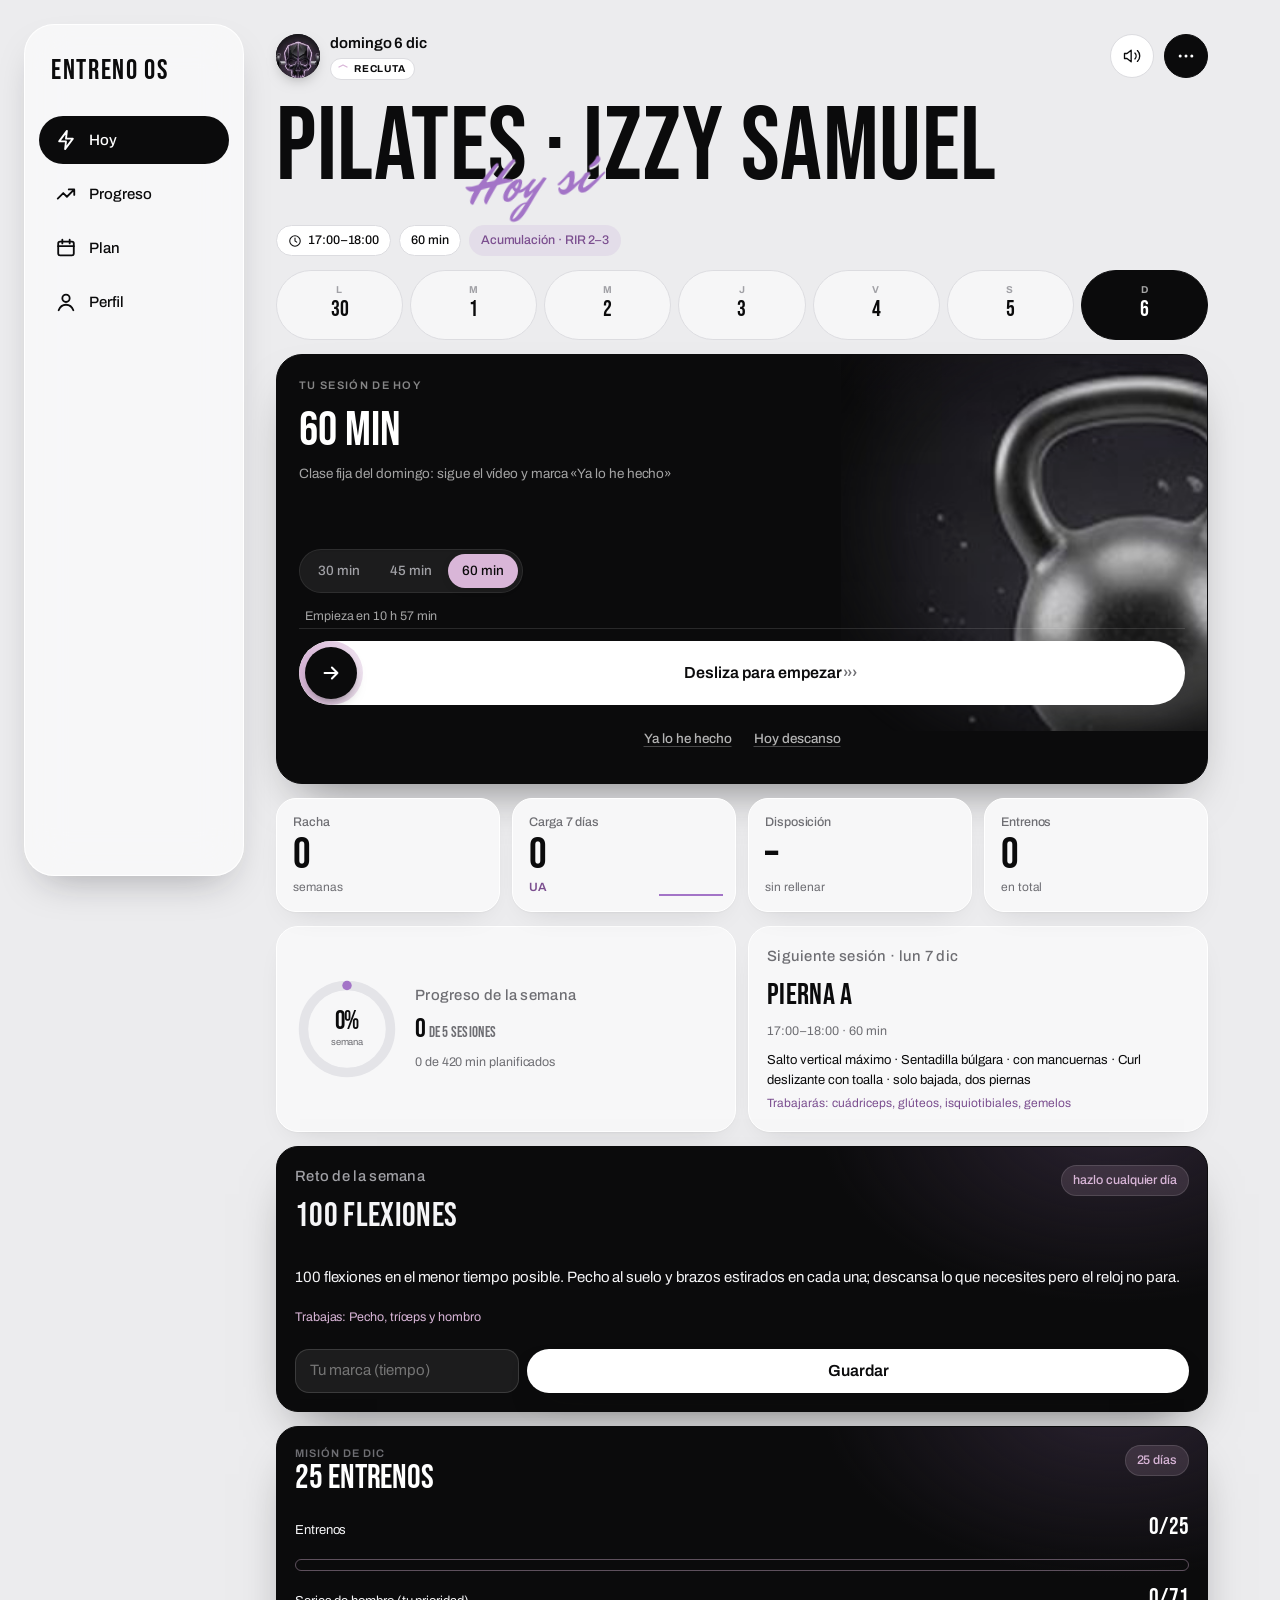
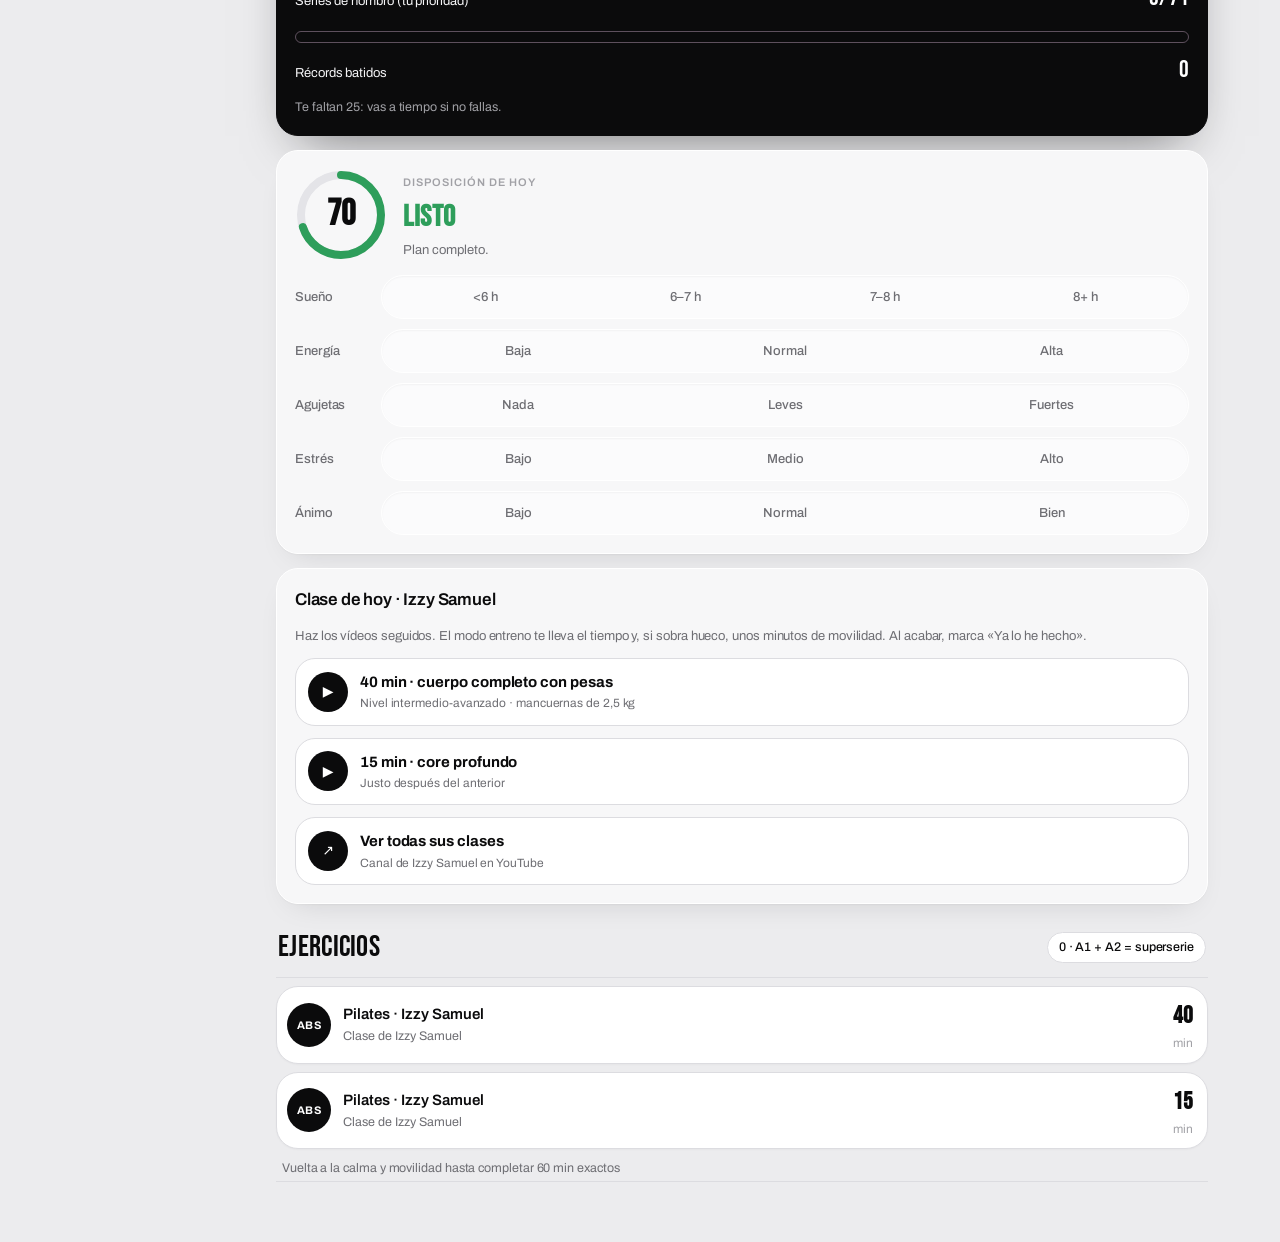
==== index.html @ 90a50f42 "Diario de series (reps y peso), récords en directo, máximo estimado, gráfica de evolución y misión d" ====
<!doctype html>
<html lang="es"><head><meta charset="utf-8">
<meta name="viewport" content="width=device-width,initial-scale=1,viewport-fit=cover">
<meta name="theme-color" content="#ECECEE">
<meta name="apple-mobile-web-app-capable" content="yes">
<meta name="mobile-web-app-capable" content="yes">
<meta name="apple-mobile-web-app-status-bar-style" content="default">
<meta name="apple-mobile-web-app-title" content="Entreno">
<link rel="manifest" href="manifest.json">
<link rel="apple-touch-icon" href="icon-180-v3.png">
<link rel="icon" href="icon-192-v3.png">
<style>:root{padding-top:env(safe-area-inset-top,0px);padding-bottom:env(safe-area-inset-bottom,0px);color-scheme:dark}body{margin:0;font:14px system-ui,-apple-system,sans-serif}img{max-width:100%}[hidden]{display:none!important}</style>
</head><body>
<title>Entreno OS</title>
<meta name="claude:viewport-fit-sides" content="cover">
<link rel="stylesheet" href="fonts/fonts.css">
<style>
/* Ignición: tema oscuro único y deliberado. Un solo acento naranja para lo activo; verde/ámbar/rojo solo para la disposición.
   Layout: columna de 760 px; 3 pestañas abajo en móvil, rail lateral en iPad. Números en Barlow Condensed, interfaz en Inter Tight. */
:root{
  --bg:#0B0B0D; --s1:#141417; --s2:#1C1C21; --s3:#26262C; --line:#2E2E35;
  --fg:#F5F5F7; --fg2:#A1A1AA; --fg3:#6B6B73;
  --acc:#e6bde1; --acc2:#d9b6d8; --acc3:#c79bc3; --acc-soft:rgba(217,173,82,.16); --on-acc:#FFFFFF;
  --ok:#34D399; --mid:#FBBF24; --bad:#F43F5E;
  --ph-ecc:#38BDF8; --ph-iso:#E5E7EB; --ph-con:#FF3D71; --ph-top:#FFD23F;
  --f-num:"Barlow Condensed","Arial Narrow",system-ui,sans-serif;
  --f-ui:"Inter Tight",-apple-system,system-ui,"Segoe UI",sans-serif;
  --r:16px; color-scheme:dark;
  --warn:var(--bad); --accent:var(--acc); --muted:var(--fg2); --ink:var(--fg); --soft:var(--s2); --surface:var(--s1); --brass:var(--mid); --accent-ink:var(--on-acc);
}
*{box-sizing:border-box}
html,body{height:100%}
body{background:var(--bg);color:var(--fg);font-family:var(--f-ui);font-size:15px;line-height:1.45;-webkit-tap-highlight-color:transparent;-webkit-font-smoothing:antialiased}
body::before{content:"";position:fixed;inset:0 0 auto;height:env(safe-area-inset-top,0px);background:var(--bg);z-index:30}
button{font:inherit;color:inherit;cursor:pointer}
a{color:inherit}
button:focus-visible,input:focus-visible,textarea:focus-visible,a:focus-visible{outline:2px solid var(--acc);outline-offset:2px}
.num{font-family:var(--f-num);font-variant-numeric:tabular-nums;letter-spacing:.01em}
.wrap{max-width:760px;margin:0 auto;padding-left:max(16px,env(safe-area-inset-left,0px));padding-right:max(16px,env(safe-area-inset-right,0px));padding-block:18px 116px}
.eyebrow{font-size:12px;font-weight:600;letter-spacing:.1em;text-transform:uppercase;color:var(--fg2)}
h1{font-family:var(--f-num);font-weight:800;font-size:52px;line-height:.92;margin:4px 0 6px;text-transform:uppercase;letter-spacing:.01em;text-wrap:balance}
h2{font-family:var(--f-num);font-weight:700;font-size:22px;margin:0;text-transform:uppercase;letter-spacing:.03em}
h3{margin:0;font-size:16px;font-weight:600}
.sub{color:var(--fg2);margin:0}
.view{display:flex;flex-direction:column;gap:18px}
.topbar{display:flex;justify-content:space-between;align-items:center;gap:12px}

/* Navegación */
.tabs{position:fixed;left:0;right:0;bottom:0;z-index:20;display:flex;justify-content:center;gap:6px;background:rgba(11,11,13,.92);backdrop-filter:blur(14px);-webkit-backdrop-filter:blur(14px);border-top:1px solid var(--line);
  padding:8px max(12px,env(safe-area-inset-right,0px)) calc(8px + env(safe-area-inset-bottom,0px)) max(12px,env(safe-area-inset-left,0px))}
.tab{flex:1;max-width:160px;min-height:54px;border:0;background:none;border-radius:14px;padding:6px 4px;display:flex;flex-direction:column;align-items:center;justify-content:center;gap:3px;font-size:12px;font-weight:600;color:var(--fg3)}
.tab svg{width:23px;height:23px}
.tab[aria-current="page"]{color:var(--acc)}
@media (min-width:900px){
  .tabs{top:0;right:auto;bottom:0;width:96px;flex-direction:column;justify-content:flex-start;border-top:0;border-right:1px solid var(--line);
    padding:calc(28px + env(safe-area-inset-top,0px)) 10px 24px max(10px,env(safe-area-inset-left,0px))}
  .tab{flex:none;padding:12px 4px}
  .wrap{padding-block:34px 48px;margin-left:max(120px,calc(50% - 380px + 48px))}
}

/* Elementos base */
.card{background:var(--s1);border:1px solid var(--line);border-radius:var(--r);padding:16px;display:flex;flex-direction:column;gap:12px;min-width:0}
.chip{display:inline-flex;align-items:center;gap:6px;padding:5px 10px;border-radius:999px;background:var(--s2);font-size:13px;font-weight:600;color:var(--fg)}
.chip.acc{background:var(--acc-soft);color:var(--acc)} .chip.ok{color:var(--ok)} .chip.warn,.chip.brass{color:var(--mid)}
.meta{display:flex;flex-wrap:wrap;gap:8px}
.primary{border:0;background:linear-gradient(135deg,var(--acc2),var(--acc3));color:var(--on-acc);border-radius:var(--r);min-height:62px;padding:14px 20px;font-weight:800;font-size:18px;letter-spacing:.06em;text-transform:uppercase;width:100%;display:flex;justify-content:center;align-items:center;gap:10px;font-family:var(--f-ui)}
.primary:active{transform:scale(.99)}
.primary:disabled{opacity:.4}
.secondary{border:1px solid var(--line);background:var(--s2);border-radius:var(--r);min-height:52px;padding:12px 16px;font-weight:700;width:100%}
.quiet{display:flex;gap:22px;justify-content:center;flex-wrap:wrap}
.link{border:0;background:none;color:var(--fg2);font-weight:600;font-size:14px;min-height:44px;padding:6px 2px;text-decoration:underline;text-decoration-color:var(--fg3);text-underline-offset:3px}
.btn{border:1px solid var(--line);background:var(--s2);border-radius:12px;min-height:48px;padding:10px 14px;font-weight:600}
.btns{display:flex;gap:8px;flex-wrap:wrap}
.note{background:var(--s1);border:1px solid var(--line);border-radius:var(--r);padding:14px 16px;color:var(--fg2);font-size:14px}
.note b{color:var(--fg)}
.empty{color:var(--fg2);font-size:14px;margin:0}
.seg{display:flex;background:var(--s1);border:1px solid var(--line);border-radius:14px;padding:4px;gap:4px}
.seg button{flex:1;border:0;background:none;border-radius:10px;min-height:44px;padding:8px;font-weight:600;color:var(--fg2)}
.seg button[aria-pressed="true"]{background:var(--s3);color:var(--fg)}
.viewing{display:flex;justify-content:space-between;align-items:center;gap:10px;background:var(--s2);border-radius:12px;padding:4px 12px;font-size:14px}
.tq{color:var(--acc);font-weight:600}

/* Filas de ejercicios */
.block{display:flex;flex-direction:column}
.block-h{display:flex;justify-content:space-between;align-items:baseline;gap:10px;padding:0 2px 10px;border-bottom:1px solid var(--line)}
.row{display:grid;grid-template-columns:44px 1fr auto;gap:12px;align-items:center;min-height:64px;padding:10px 2px;border-bottom:1px solid var(--line);background:none;border-left:0;border-right:0;border-top:0;text-align:left;width:100%}
.row:hover .row-n{color:var(--acc)}
.lbl{font-family:var(--f-num);font-weight:700;font-size:16px;color:var(--fg3)}
.thumb{width:44px;height:44px;border-radius:12px;background:var(--s2);display:grid;place-items:center;position:relative}
.thumb svg{width:40px;height:40px}
.thumb b{position:absolute;top:-4px;left:-4px;font-family:var(--f-num);font-size:12px;background:var(--bg);color:var(--fg2);border:1px solid var(--line);border-radius:6px;padding:0 4px;line-height:16px}
.row-n{font-weight:600;min-width:0;overflow-wrap:anywhere}
.row-c{color:var(--fg2);font-size:13px;margin-top:1px}
.row-t{text-align:right;white-space:nowrap}
.row-t .num{font-size:24px;font-weight:700}
.row-t small{display:block;color:var(--fg3);font-size:12px}
.thin{padding:12px 2px;border-bottom:1px solid var(--line);color:var(--fg3);font-size:13px}

/* Hoy */
.ready{display:grid;grid-template-columns:auto 1fr;gap:16px;align-items:center;background:var(--s1);border:1px solid var(--line);border-radius:var(--r);padding:16px;text-align:left;width:100%}
.ready .dial{width:92px;height:92px;position:relative}
.ready .dial svg{width:100%;height:100%;transform:rotate(-90deg)}
.ready .dial b{position:absolute;inset:0;display:grid;place-items:center;font-family:var(--f-num);font-size:36px;font-weight:800}
.ready .st{font-family:var(--f-num);font-size:24px;font-weight:800;text-transform:uppercase;letter-spacing:.03em}
.contrib{display:flex;flex-direction:column;gap:8px}
.contrib div{display:grid;grid-template-columns:96px 1fr 40px;gap:10px;align-items:center;font-size:13px;color:var(--fg2)}
.contrib i{display:block;height:6px;border-radius:3px;background:var(--s3);position:relative;overflow:hidden}
.contrib i s{position:absolute;top:0;bottom:0;left:50%}
.ci{display:flex;flex-direction:column;gap:10px}
.ci .row3{display:grid;grid-template-columns:76px 1fr;gap:10px;align-items:center;font-size:13px;color:var(--fg2)}
.ci .seg button{font-size:13px}
.sess{background:radial-gradient(120% 90% at 100% 0%,rgba(217,173,82,.18),transparent 60%),var(--s1);border:1px solid var(--line);border-radius:22px;padding:20px;display:flex;flex-direction:column;gap:14px}
.sess .dur{font-family:var(--f-num);font-size:64px;font-weight:800;line-height:.9}
.sess .dur small{font-size:20px;color:var(--fg2);margin-left:4px}
.resume{display:flex;flex-direction:column;gap:8px;background:var(--acc-soft);border:1px solid var(--acc);border-radius:var(--r);padding:14px}
.report{background:var(--s1);border:1px solid var(--line);border-radius:var(--r);padding:16px;display:flex;flex-direction:column;gap:10px}
.report ul{margin:0;padding-left:1.1em;color:var(--fg2);font-size:14px}
.report li b{color:var(--fg)}

/* Plan */
.week{display:flex;flex-direction:column}
.day{display:grid;grid-template-columns:54px 1fr auto;gap:12px;align-items:center;min-height:66px;padding:12px 2px;border-bottom:1px solid var(--line);background:none;border-left:0;border-right:0;border-top:0;text-align:left;width:100%}
.day .d{font-family:var(--f-num);font-size:14px;font-weight:600;text-transform:uppercase;color:var(--fg3);line-height:1}
.day .d .num{display:block;font-size:30px;color:var(--fg)}
.day.today{background:var(--s1);border-radius:14px;border-bottom-color:transparent;padding-inline:10px;margin-inline:-10px;width:calc(100% + 20px)}
.day.today .d .num{color:var(--acc)}
.dot{width:10px;height:10px;border-radius:50%;display:inline-block;background:var(--s3)}
.dot.ok{background:var(--acc)}
.int{display:inline-flex;gap:2px;vertical-align:middle;margin-left:8px}
.int i{width:5px;height:11px;border-radius:1px;background:var(--s3)}
.int i.on{background:var(--acc)}
.cycle{display:grid;grid-template-columns:repeat(4,1fr);gap:6px}
.cycle div{border-radius:12px;padding:10px 8px;background:var(--s2);font-size:12px;color:var(--fg2);min-width:0}
.cycle div b{display:block;font-family:var(--f-num);font-size:17px;text-transform:uppercase;color:var(--fg);font-weight:700;overflow-wrap:anywhere}
.cycle div.now{background:var(--acc);color:var(--on-acc)}
.cycle div.now b{color:var(--on-acc)}
.field{display:flex;flex-direction:column;gap:8px}
.toggle{display:flex;justify-content:space-between;align-items:center;gap:14px;min-height:48px}
.switch{width:52px;height:32px;border-radius:16px;border:0;background:var(--s3);position:relative;flex:none}
.switch::after{content:"";position:absolute;top:3px;left:3px;width:26px;height:26px;border-radius:50%;background:var(--fg);transition:transform .2s}
.switch[aria-pressed="true"]{background:var(--acc)}
.switch[aria-pressed="true"]::after{transform:translateX(20px);background:var(--on-acc)}
input[type=date],textarea,input[type=text]{width:100%;min-height:48px;border:1px solid var(--line);background:var(--s2);color:var(--fg);border-radius:12px;padding:11px 12px;font:inherit}
textarea{min-height:90px;font-size:12px;font-family:ui-monospace,monospace}
.section-t{margin-top:10px}

/* Progreso */
.hero-stats{display:grid;grid-template-columns:repeat(3,1fr);gap:10px}
.hs{background:var(--s1);border:1px solid var(--line);border-radius:var(--r);padding:14px}
.hs .num{display:block;font-size:40px;font-weight:800;line-height:1}
.hs span{display:block;color:var(--fg2);font-size:12px;margin-top:4px}
.hs.acc .num{color:var(--acc)}
.lvls{display:flex;flex-direction:column;gap:12px}
.lvl{display:grid;grid-template-columns:86px 1fr 34px;gap:10px;align-items:center;font-size:14px}
.lvl .bar{display:grid;grid-template-columns:repeat(10,1fr);gap:3px}
.lvl .bar i{height:10px;border-radius:2px;background:var(--s3)}
.lvl .bar i.on{background:var(--acc)}
.lvl .num{font-size:22px;font-weight:800;text-align:right}
.weeks{display:grid;grid-template-columns:repeat(12,1fr);gap:4px}
.weeks i{aspect-ratio:1;border-radius:5px;background:var(--s2);max-width:100%}
.weeks i.ok{background:var(--acc)} .weeks i.part{background:var(--acc-soft)}
.prs{display:flex;flex-direction:column}
.legend{display:flex;gap:14px;flex-wrap:wrap;font-size:12px;color:var(--fg2)}
.legend i{display:inline-block;width:10px;height:10px;border-radius:2px;margin-right:5px;vertical-align:-1px}
.kpis{display:grid;grid-template-columns:repeat(3,1fr);gap:10px}
.kpis b{display:block;font-size:28px;line-height:1}
.kpis span{font-size:12px;color:var(--fg2)}
.ladder{display:flex;gap:4px}
.ladder i{flex:1;height:10px;border-radius:3px;background:var(--s3)}
.ladder i.on{background:var(--acc)}
.vlad{display:flex;gap:3px;margin-top:4px}
.vlad i{width:14px;height:5px;border-radius:2px;background:var(--s3)}
.vlad i.on{background:var(--acc)}

/* Hojas */
.scrim{position:fixed;inset:0;background:rgba(0,0,0,.6);z-index:40;display:flex;align-items:flex-end;justify-content:center}
.sheet{background:var(--s2);width:100%;max-width:560px;border-radius:24px 24px 0 0;border:1px solid var(--line);padding:22px max(18px,env(safe-area-inset-right,0px)) calc(22px + env(safe-area-inset-bottom,0px)) max(18px,env(safe-area-inset-left,0px));display:flex;flex-direction:column;gap:14px;max-height:88vh;overflow:auto}
@media (min-width:700px){.scrim{align-items:center}.sheet{border-radius:24px}}
.sheet .row{border-bottom-color:var(--s3)}
.kv{display:grid;grid-template-columns:auto 1fr;gap:6px 14px;font-size:14px;margin:0}
.kv dt{color:var(--fg2)} .kv dd{margin:0;font-weight:600}
.sheet-fig{background:var(--s1);border-radius:16px;display:grid;place-items:center;padding:8px}
.sheet-fig svg{width:160px;height:160px}

/* Modo entreno */
.go{position:fixed;inset:0;z-index:50;background:var(--bg);display:flex;flex-direction:column;--ph:var(--fg3);
  padding:calc(12px + env(safe-area-inset-top,0px)) max(18px,env(safe-area-inset-right,0px)) calc(16px + env(safe-area-inset-bottom,0px)) max(18px,env(safe-area-inset-left,0px))}
.go::before{content:"";position:absolute;inset:0;background:radial-gradient(70% 50% at 50% 42%,color-mix(in srgb,var(--ph) 16%,transparent),transparent 70%);pointer-events:none;transition:background .25s}
.go>*{position:relative}
.go.ph-ecc{--ph:var(--ph-ecc)} .go.ph-iso{--ph:var(--ph-iso)} .go.ph-con{--ph:var(--ph-con)} .go.ph-top{--ph:var(--ph-top)} .go.ph-work{--ph:var(--acc)}
.go.ph-rest{--ph:var(--fg3)} .go.ph-hold{--ph:var(--acc)} .go.ph-run{--ph:var(--acc)} .go.ph-walk{--ph:var(--ph-ecc)} .go.ph-prep,.go.ph-switch{--ph:var(--ph-top)} .go.ph-list{--ph:var(--fg3)}
.go-top{display:flex;justify-content:space-between;align-items:center;gap:12px}
.prog{height:4px;background:var(--s2);border-radius:2px;overflow:hidden;margin-top:8px}
.prog i{display:block;height:100%;background:var(--acc)}
.go-body{flex:1;display:grid;grid-template-columns:1fr;align-content:center;justify-items:center;gap:14px;max-width:620px;width:100%;margin:0 auto;overflow:auto;padding-block:10px}
.go-main{display:flex;flex-direction:column;align-items:center;gap:10px;text-align:center;min-width:0;width:100%}
.go-side{display:flex;flex-direction:column;gap:8px;text-align:center;color:var(--fg2);font-size:14px;max-width:44ch}
.go-side b{color:var(--fg)}
.go-name{font-family:var(--f-num);font-weight:800;font-size:clamp(28px,7.5vw,48px);line-height:.95;text-transform:uppercase;text-wrap:balance}
.go-cue{color:var(--fg2);max-width:42ch;margin:0 auto}
.go-tag{display:inline-block;margin:0 auto;padding:6px 12px;border-radius:10px;background:var(--acc-soft);color:var(--acc);font-weight:600;font-size:14px;max-width:44ch}
.go-list{text-align:left;margin:0 auto;padding-left:1.1em;max-width:40ch}
.go-list li{margin:5px 0}
.stage{display:flex;align-items:center;justify-content:center;gap:18px;width:100%}
.fig{width:min(24vw,140px);height:min(24vw,140px);flex:0 1 auto;min-width:0}
.fig svg{width:100%;height:100%;overflow:visible}
.fx3{width:100%;height:100%;display:block}
.fig.in .fx3{border-radius:50%}
.thumb img.fx3{width:44px;height:44px;border-radius:12px}
.sheet-fig img.fx3{width:180px;height:180px}
.ringwrap{position:relative;width:min(58vw,300px);max-width:100%;aspect-ratio:1;flex:0 0 auto}
.stage{max-width:100%}
.ringwrap.center{width:min(80vw,360px)}
.rin .fig.in{width:74%;height:74%}
.under{display:flex;align-items:baseline;justify-content:center;gap:18px;flex-wrap:wrap}
.uph{font-family:var(--f-num);font-weight:800;font-size:clamp(48px,13vw,76px);line-height:.9;text-transform:uppercase;letter-spacing:.03em;color:var(--ph);transition:color .15s}
.ureps{font-size:clamp(40px,11vw,64px);font-weight:700;color:var(--fg3);line-height:.9}
.ureps b{color:var(--fg)}
.go.final .ureps b{color:var(--acc)}
.rin .big.long{font-size:clamp(52px,14vw,96px)}
.gring{width:100%;height:100%;display:block}
.gring .rtrack{fill:none;stroke:var(--s2);stroke-width:14}
.gring .rarc{fill:none;stroke:var(--ph);stroke-width:14;stroke-linecap:round;transition:stroke .2s}
.gring .tk{stroke:var(--s3);stroke-width:5;stroke-linecap:round}
.gring .tk.done{stroke:var(--fg)} .gring .tk.cur{stroke:var(--ph)}
.rin{position:absolute;inset:0;display:flex;flex-direction:column;align-items:center;justify-content:center;gap:2px}
.rin .big{font-family:var(--f-num);font-weight:800;font-size:clamp(84px,24vw,150px);line-height:.85;font-variant-numeric:tabular-nums}
.rin .big small{font-size:.32em;color:var(--fg3);font-weight:700}
.rin .ph{font-family:var(--f-num);font-weight:800;font-size:clamp(24px,6.4vw,34px);text-transform:uppercase;letter-spacing:.06em;color:var(--ph)}
.rin .sm{font-size:13px;color:var(--fg2)}
.go.final .rin .big{color:var(--acc)}
.go.final::before{background:radial-gradient(80% 60% at 50% 42%,rgba(217,173,82,.28),transparent 70%)}
.tstrip{display:flex;gap:6px;justify-content:center;flex-wrap:wrap}
.tstrip span{padding:6px 10px;border-radius:10px;background:var(--s1);border:1px solid var(--line);color:var(--fg3);font-weight:600;font-size:13px;text-transform:uppercase;letter-spacing:.04em}
.tstrip span b{font-family:var(--f-num);font-size:16px;margin-left:2px}
.tstrip span.on{background:var(--ph);color:#0B0B0D;border-color:transparent}
.go-foot{max-width:620px;width:100%;margin:0 auto;display:flex;flex-direction:column;gap:10px}
.ctrls{display:grid;grid-template-columns:1fr 1.4fr 1fr;gap:10px}
.cbtn{min-height:68px;border-radius:var(--r);border:1px solid var(--line);background:var(--s1);display:grid;place-items:center;color:var(--fg)}
.cbtn svg{width:28px;height:28px}
.cbtn.main{background:var(--fg);color:var(--bg);border-color:transparent}
.ctrl-extra{display:flex;justify-content:center;gap:10px}
.ctrl-extra .secondary{width:auto;min-width:120px;min-height:48px}
.rate-q{font-weight:600;text-align:center}
.rate{display:grid;grid-template-columns:repeat(3,1fr);gap:10px}
.rate button{border:1px solid var(--line);background:var(--s1);border-radius:var(--r);min-height:64px;padding:10px 6px;font-weight:700;font-size:15px;display:flex;flex-direction:column;align-items:center;justify-content:center;gap:2px}
.rate button small{font-weight:500;color:var(--fg2);font-size:12px}
.go.paused .stage,.go.paused .go-main{opacity:.4}
.go.paused .gring .rarc{stroke:var(--fg3)}
.go-list-item{font-family:var(--f-num);font-size:clamp(26px,6.5vw,40px);font-weight:700;line-height:1.1;text-wrap:balance;text-transform:uppercase}
.sideflash{position:fixed;inset:0;z-index:60;background:var(--fg);color:var(--bg);display:grid;place-items:center;font-family:var(--f-num);font-weight:800;font-size:clamp(40px,12vw,90px);text-transform:uppercase;text-align:center;animation:sf .9s ease forwards;pointer-events:none}
@keyframes sf{0%,60%{opacity:1}100%{opacity:0}}
.prb{position:fixed;left:50%;top:calc(14px + env(safe-area-inset-top,0px));transform:translateX(-50%);z-index:70;background:var(--acc);color:var(--on-acc);border-radius:16px;padding:12px 18px;font-weight:800;text-align:center;box-shadow:0 10px 40px rgba(217,173,82,.45);animation:prb 2.6s ease forwards;max-width:calc(100% - 32px)}
.prb small{display:block;font-weight:600;font-size:13px}
@keyframes prb{0%{opacity:0;transform:translate(-50%,-20px)}10%,85%{opacity:1;transform:translate(-50%,0)}100%{opacity:0;transform:translate(-50%,-10px)}}
@media (min-width:900px) and (orientation:landscape){
  .go-body{max-width:1100px;grid-template-columns:1.5fr 1fr;align-items:center}
  .go-side{text-align:left;border-left:1px solid var(--line);padding-left:32px;font-size:16px}
  .fig{width:220px;height:220px} .ringwrap{width:380px} .ringwrap.center{width:440px}
}

/* Cierre y encuesta */
.wins{list-style:none;margin:0 auto;padding:0;display:flex;flex-direction:column;gap:8px;max-width:440px;width:100%;text-align:left}
.wins li{background:var(--s1);border:1px solid var(--line);border-radius:14px;padding:12px 14px;font-weight:600}
.wins li.top{background:var(--acc-soft);border-color:var(--acc);color:var(--fg)}
.wins li span{display:block;color:var(--fg2);font-weight:500;font-size:13px}
.sv{max-width:520px;margin:0 auto;width:100%;text-align:left}
.sv section{display:flex;flex-direction:column;gap:8px;text-align:left}
.srpe{display:grid;grid-template-columns:repeat(5,1fr);gap:6px}
.srpe button{min-height:54px;border-radius:12px;border:1px solid var(--line);background:var(--s1);font-family:var(--f-num);font-size:24px;font-weight:800}
.srpe button[aria-pressed="true"]{background:var(--acc);color:var(--on-acc);border-color:transparent}
.chips{display:flex;flex-wrap:wrap;gap:8px}
.chipbtn{min-height:40px;padding:6px 14px;border-radius:999px;border:1px solid var(--line);background:var(--s1);font-weight:600;font-size:13px;color:var(--fg2)}
.chipbtn[aria-pressed="true"]{background:var(--fg);color:var(--bg);border-color:transparent}
.rvs{display:flex;flex-direction:column;gap:14px;margin-top:6px}
.rv{display:flex;flex-direction:column;gap:6px}
.rv-h{display:flex;justify-content:space-between;align-items:center;gap:10px}
.rv-n{font-weight:600}
.rv .seg button{font-size:13px;padding:6px}
.closenum{display:flex;gap:18px;justify-content:center;flex-wrap:wrap;color:var(--fg2);font-size:13px}
.closenum b{display:block;font-family:var(--f-num);font-size:34px;color:var(--fg);line-height:1}
.fx line{stroke:var(--fg);stroke-linecap:round}
.fx .shadow{fill:rgba(255,255,255,.06)}
.fx .bk line{stroke:#7C7C86}
.fx .hd{fill:var(--fg)}
.fx .gnd{stroke:var(--s3);stroke-width:2}
.fx .furn{stroke-width:4}
.fx .im{fill:none;stroke:var(--acc);stroke-width:4}
.fx .imf{fill:var(--acc)}
.fx .band{stroke:var(--acc);stroke-width:2.5;stroke-dasharray:4 4}
.fx .furn{stroke:var(--fg3);stroke-width:4}
.fx .furnf{fill:var(--s3)}
@media (prefers-reduced-motion:reduce){*{transition:none!important;animation:none!important}}

/* imágenes de ejercicios */
.thumb{overflow:hidden}
.thumb img.thumbimg{width:100%;height:100%;object-fit:cover;border-radius:14px;display:block}
.expair{position:relative;border-radius:18px;overflow:hidden;background:#fff;aspect-ratio:4/3}
.expair img{position:absolute;inset:0;width:100%;height:100%;object-fit:cover}
.expair img.b{opacity:0;transition:opacity .25s}
.expair.big img.b{animation:flip 2.4s steps(1) infinite}
@keyframes flip{0%{opacity:0}50%{opacity:1}}
.goimg{width:min(36vw,190px);flex:0 0 auto}
.goimg .expair{aspect-ratio:1;box-shadow:0 12px 30px rgba(0,0,0,.45)}
.stage.withimg .ringwrap{width:min(48vw,260px)}
.stage.withimg .ringwrap.center{width:min(48vw,260px)}
@media (max-width:420px){.stage.withimg{gap:12px}.stage.withimg .big{font-size:64px}}


.thumb:has(img.thumbimg){background:#fff}
.thumb img.thumbimg{object-fit:contain!important;padding:2px}
.expair{background:#fff}
.expair img{object-fit:contain}
.expair.own img{object-fit:cover}
.credit{font-size:11px;color:var(--fg3);margin-top:-6px}
.noimg{border:1px dashed var(--line);border-radius:16px;padding:14px;font-size:13px;color:var(--fg2)}
.phototools{display:flex;flex-wrap:wrap;gap:8px;align-items:center}
.phototools label.secondary{width:auto;cursor:pointer;min-height:40px;display:inline-flex;align-items:center;padding:8px 14px;border-radius:999px;font-size:13px;font-weight:700}


.refs{display:flex;gap:8px;flex-wrap:wrap}.refs a.secondary{width:auto;flex:1;text-align:center;text-decoration:none;display:inline-flex;align-items:center;justify-content:center;min-height:46px;font-size:14px}
.refrow{display:grid;grid-template-columns:1fr auto auto;gap:14px;align-items:center;padding:10px 0;border-bottom:1px solid var(--line)}.refrow small{display:block;color:var(--fg3);font-size:12px}


.muscard{display:flex;gap:14px;align-items:center;background:#131114;border-radius:16px;padding:10px 12px}
.bmap{display:block;flex:0 0 auto}
.mus{display:flex;flex-direction:column;gap:4px;margin-top:4px}.mus .p{font-weight:800;color:#f6d1ef;font-size:15px}.mus .s{font-size:12px;color:var(--fg2)}
.goimg .bmap{margin:8px auto 2px}.goimg .mus{align-items:center;text-align:center}.goimg .mus .p{font-size:12px}.goimg .mus .s{font-size:10px}
.mtag{color:#f6d1ef;font-weight:700}
.tmap{display:grid;place-items:center;width:100%;height:100%}.tmap .bmap text{display:none}
.goimg .bmap text{display:none}


.howto{background:#131114;border-radius:14px;padding:12px 14px}.howto p{margin:4px 0 0;font-size:14px;line-height:1.5}
.vclass{display:flex;gap:12px;align-items:center;padding:12px;border-radius:14px;background:var(--s2);text-decoration:none;color:inherit}.vclass span{display:grid;place-items:center;width:38px;height:38px;border-radius:50%;background:#FF2B2B;color:#fff;font-size:14px;flex:none}.vclass small{display:block;color:var(--fg2);font-size:12px}
.mgrid{display:grid;grid-template-columns:repeat(7,1fr);gap:4px}.mgrid>span{font-size:11px;color:var(--fg3);text-align:center;font-weight:700}
.mday{border:0;background:var(--s2);border-radius:10px;min-height:58px;padding:4px 3px;display:flex;flex-direction:column;align-items:center;gap:2px;position:relative;min-width:0}
.mday b{font-family:var(--f-dsp);font-weight:400;font-size:15px}.mday span{font-size:9px;line-height:1.1;color:var(--fg2);text-align:center;overflow:hidden;display:-webkit-box;-webkit-line-clamp:2;-webkit-box-orient:vertical;word-break:break-word}
.mday.today{outline:2px solid #e6bde1}.mday.done{background:#3A2F17}.mday.done span{color:#F4E6C4}.mday.rest{opacity:.55}.mday.mant{box-shadow:inset 0 -3px 0 #FFD23F}
.mday em{position:absolute;top:2px;right:4px;font-style:normal;font-size:10px;color:#f6d1ef}

/* ===== Identidad ENTRENO: marca deportiva premium (negro, blanco, un acento) ===== */
:root{--bg:#0e0b0f;--s1:#131114;--s2:#212125;--s3:#2A2A30;--line:#2C2C33;--fg:#FFFFFF;--fg2:#9b989b;--fg3:#77736A;
  --acc:#e6bde1;--acc2:#d9b6d8;--acc3:#c79bc3;--acc-soft:rgba(217,173,82,.16);--f-dsp:"Anton","Barlow Condensed","Arial Narrow",sans-serif}
body{background:#0e0b0f}
h1{font-family:var(--f-dsp);font-weight:400;font-size:68px;line-height:.86;letter-spacing:.005em}
h2{font-family:var(--f-dsp);font-weight:400;font-size:26px;letter-spacing:.02em}
.card,.note{border:0;border-radius:20px;background:var(--s1)}
.primary{background:linear-gradient(135deg,#d9b6d8,#c79bc3);color:#fff;border-radius:999px;font-family:var(--f-dsp);font-weight:400;font-size:24px;letter-spacing:.06em;min-height:64px;box-shadow:0 12px 34px rgba(217,173,82,.35)}
.primary svg{fill:#fff}
.tabs{background:rgba(6,9,18,.94);border-top:1px solid #212125}
.tab{color:#77736A;font-weight:700;letter-spacing:.04em;text-transform:uppercase;font-size:11px}
.tab[aria-current="page"]{color:#fff}
.tab[aria-current="page"] svg{filter:drop-shadow(0 0 10px rgba(217,173,82,.55));color:var(--acc)}
.brand{display:flex;align-items:center;justify-content:space-between;margin:0 0 14px}
.brand .wm{display:flex;align-items:center;gap:9px;color:#fff;text-decoration:none}
.brand .wm svg{width:34px;height:34px;flex:none}
.brand .wm b{font-family:var(--f-dsp);font-weight:400;font-size:27px;letter-spacing:.07em;font-style:italic;transform:skewX(-8deg);display:inline-block;line-height:1}
.brand .rk{display:inline-flex;align-items:center;gap:4px;font-family:var(--f-dsp);font-size:14px;letter-spacing:.1em;text-transform:uppercase;color:#fff;background:#212125;border-radius:999px;padding:4px 10px 4px 6px;margin-left:auto;margin-right:10px}
.rbar{height:10px;border-radius:999px;background:#212125;overflow:hidden}.rbar i{display:block;height:100%;background:linear-gradient(90deg,#d9b6d8,#c79bc3);border-radius:999px}
.rankup{position:fixed;inset:0;z-index:99;display:grid;place-items:center;background:rgba(6,9,18,.86);animation:fade 3s forwards}.rankup div{text-align:center}.rankup small{display:block;font-weight:800;letter-spacing:.2em;color:#f6d1ef;font-size:13px}.rankup b{font-family:var(--f-dsp);font-weight:400;font-size:64px;text-transform:uppercase;color:#fff}
@keyframes fade{0%,80%{opacity:1}100%{opacity:0;visibility:hidden}}
.brand .dt{font-family:var(--f-dsp);font-size:15px;letter-spacing:.12em;color:var(--fg2);text-transform:uppercase}
.sess{position:relative;overflow:hidden;background:radial-gradient(90% 70% at 85% 30%,rgba(217,173,82,.28),transparent 62%),linear-gradient(180deg,#1F1C16,#0e0b0f);border:0;border-radius:26px;padding:22px 20px 20px;min-height:430px;isolation:isolate}
.sess .hero{position:absolute;right:-34px;top:34px;width:300px;height:340px;object-fit:contain;z-index:-1;opacity:.96;pointer-events:none;filter:drop-shadow(0 30px 40px rgba(0,0,0,.6))}
.sess::after{content:"";position:absolute;inset:0;background:linear-gradient(90deg,rgba(0,0,0,.72) 0%,rgba(0,0,0,.25) 55%,transparent 100%);z-index:-1;pointer-events:none}
.sess h1{font-size:76px;overflow-wrap:normal}
.sess .chip{background:#212125;position:relative}.sess .chip.acc{background:#3A2F17;color:#f6d1ef}.sess .chip.warn{background:#2A2109}
.sess .kick{font-family:var(--f-dsp);font-size:15px;letter-spacing:.14em;color:var(--acc);text-transform:uppercase}
.sess{min-height:0}
.sess .dur{font-family:var(--f-dsp);font-weight:400;font-size:76px}
.mantra{border-radius:20px;padding:20px;background:#fff;color:#000;display:flex;flex-direction:column;gap:6px}
.mantra small{font-weight:800;font-size:11px;letter-spacing:.16em;text-transform:uppercase;color:#6a6a70}
.mantra b{font-family:var(--f-dsp);font-weight:400;font-size:40px;line-height:.92;text-transform:uppercase}
.section-t,.block-h h2{font-family:var(--f-dsp);font-weight:400}
.row-n{font-weight:700}
.thumb{background:#212125;border-radius:14px}
.thumb .tag{font-family:var(--f-dsp);font-size:15px;letter-spacing:.06em;color:#fff}
.go{background:#0e0b0f}
@media (max-width:420px){h1{font-size:56px}.sess h1{font-size:60px}.sess .dur{font-size:64px}.sess .hero{width:250px;height:300px;right:-40px}}

@media (max-width:420px){h1{font-size:44px}.hs .num{font-size:32px}.cycle div b{font-size:15px}.sess .dur{font-size:54px}}

/* ===== Diseño Focus OS: carbón cálido + oro, tipografía del sistema, tarjetas con borde fino ===== */
:root{--bg:#0e0b0f;--s1:#18181b;--s2:#212125;--s3:#2a2a30;--line:#2c2c33;--fg:#f4f1ea;--fg2:#9b989b;--fg3:#77736a;--acc:#e6bde1;--acc2:#d9b6d8;--acc3:#c79bc3;--acc-soft:#e6bde124;--on-acc:#1a0f19;--ok:#86c797;--mid:#e8c46b;--bad:#ff9a85;--ph-ecc:#9b989b;--ph-iso:#e5e7eb;--ph-con:#e6bde1;--ph-top:#86c797;
  --f-ui:ui-sans-serif,-apple-system,BlinkMacSystemFont,"SF Pro Text","Segoe UI",Roboto,"Helvetica Neue",Arial,sans-serif;--f-num:ui-sans-serif,-apple-system,BlinkMacSystemFont,"SF Pro Display","Segoe UI",Roboto,sans-serif;--f-dsp:var(--f-num);--r:18px}
html{font-size:106.25%}body{background:var(--bg);font-family:var(--f-ui);line-height:1.55}
h1{font-family:var(--f-num);font-weight:700;font-size:2rem;text-transform:none;letter-spacing:-.02em;line-height:1.1}
h2{font-family:var(--f-ui);font-weight:650;font-size:.875rem;color:var(--fg2);text-transform:uppercase;letter-spacing:.08em}
.card,.note{background:var(--s1);border:1px solid var(--line);border-radius:var(--r)}
.card h3{font-size:.95rem;font-weight:650}
.num{font-family:var(--f-num);font-weight:700;letter-spacing:-.01em}
.primary{background:var(--acc);color:var(--on-acc);border-radius:14px;font-family:var(--f-ui);font-weight:700;font-size:1.05rem;letter-spacing:.02em;text-transform:none;box-shadow:0 10px 30px #e6bde126}
.primary svg{fill:var(--on-acc)}
.secondary{border-radius:12px}
.tabs{background:color-mix(in srgb,#0e0b0f 90%,transparent);border-top:1px solid var(--line)}
.tab{text-transform:none;letter-spacing:0;font-size:12px;font-weight:600;color:var(--fg2)}.tab[aria-current="page"]{color:var(--acc)}.tab[aria-current="page"] svg{filter:none;color:var(--acc)}
.brand .wm b{font-family:var(--f-ui);font-style:normal;transform:none;font-weight:700;font-size:1.2rem;letter-spacing:-.01em}
.brand .dt{font-family:var(--f-ui);font-size:.85rem;letter-spacing:.06em;font-weight:600}
.brand .rk{font-family:var(--f-ui);font-size:.75rem;font-weight:700;letter-spacing:.06em;background:var(--s2);border:1px solid var(--line)}
.sess{background:radial-gradient(90% 70% at 90% 0%,#e6bde122,transparent 60%),var(--s1);border:1px solid var(--line);border-radius:22px}
.sess::after{display:none}
.sess h1{font-size:2.6rem;text-transform:none}.sess .dur{font-family:var(--f-num);font-weight:700;font-size:3.6rem}
.sess .kick{font-family:var(--f-ui);font-weight:700;font-size:.8rem;letter-spacing:.12em;color:var(--acc)}
.section-t,.block-h h2{font-family:var(--f-ui);font-weight:650}
.chip.acc,.sess .chip.acc{background:var(--acc-soft);color:var(--acc)}
.go{background:var(--bg)}
.mantra{background:var(--acc);color:var(--on-acc)}
.rankup b{font-family:var(--f-num);font-weight:800}
.tk{display:grid;grid-template-columns:repeat(14,1fr);gap:3px}.tk i{aspect-ratio:1;border-radius:3px;background:var(--s2)}.tk i.l1{background:#e6bde155}.tk i.l2{background:#e6bde1aa}.tk i.l3{background:var(--acc)}.tk i.fut{background:transparent;border:1px dashed var(--line)}
.mrow{display:grid;grid-template-columns:120px 1fr 54px;gap:10px;align-items:center;font-size:13px;margin:6px 0}.mrow .tr{position:relative;height:10px;border-radius:6px;background:var(--s2);overflow:hidden}.mrow .tr .bd{position:absolute;top:0;bottom:0;background:#86c79733}.mrow .tr i{position:absolute;left:0;top:0;bottom:0;background:var(--acc);border-radius:6px}.mrow .tr i.lo{background:var(--bad)}.mrow b{text-align:right;font-variant-numeric:tabular-nums}
.alog{border-left:3px solid var(--acc);padding:6px 0 6px 12px;margin:8px 0}.alog small{color:var(--fg3);display:block}.alog div{font-size:14px}
.ptab{width:100%;border-collapse:collapse;font-size:13px}.ptab td,.ptab th{padding:7px 4px;border-bottom:1px solid var(--line);text-align:left}.ptab th{color:var(--fg2);font-weight:600;font-size:12px}.ptab td:last-child,.ptab th:last-child{text-align:right}
.trend svg{width:100%;height:auto}
.skrow{margin:10px 0 14px}.sks{display:flex;flex-wrap:wrap;gap:6px;margin:8px 0}.sk{font-size:12px;padding:4px 10px;border-radius:99px;border:1px solid var(--line);color:var(--fg3)}.sk.ok{background:#86c79722;border-color:#86c79766;color:#86c797}.sk.now{background:var(--acc-soft);border-color:var(--acc);color:var(--acc);font-weight:700}
.toast{position:fixed;left:50%;bottom:92px;transform:translateX(-50%);z-index:90;background:var(--s3);border:1px solid var(--line);border-radius:14px;padding:12px 16px;max-width:min(92vw,520px);box-shadow:0 12px 40px #0008;font-size:14px}
/* ===== Diseño Focus OS «Helios» (v51): negro, ciruela, lila rosado, cristal fino; gráficas interactivas ===== */
:root{--bg:#0e0b0f;--s1:#0a0a0b;--s2:#131114;--s3:#201b20;--line:#ffffff17;--line2:#ffffff24;--fg:#f6f4f6;--fg2:#9b989b;--fg3:#6f6a70;--acc:#e6bde1;--acc2:#d9b6d8;--acc3:#c79bc3;--acc-soft:#d9b6d82b;--on-acc:#1a0f19;--ph-con:#e6bde1;--r:22px}
body{background:var(--bg)}
body::before{content:"";position:fixed;inset:0;z-index:-1;pointer-events:none;background:radial-gradient(900px 560px at 50% -12%,#3a2a38 0%,transparent 70%),radial-gradient(700px 520px at 100% 40%,#2a1c29aa,transparent 70%),radial-gradient(640px 460px at -10% 105%,#2a1c2988,transparent 70%)}
.card,.note,.report,.resume,.row,.day,.vclass{background:var(--s1);border:1px solid #ffffff17;box-shadow:inset 0 1px 0 #ffffff0a}
.card,.report{border-radius:22px}.row,.day{border-radius:18px}
h1{font-weight:400;letter-spacing:-.02em}
h2{color:var(--fg2)}
.eyebrow{color:var(--acc);letter-spacing:.14em;font-weight:600}
.primary{background:linear-gradient(180deg,#f6d1ef,#d9b6d8);color:#1a0f19;border:0;border-radius:999px;box-shadow:0 10px 28px -12px #d9b6d8aa,inset 0 1px 0 #ffffff88}
.primary svg{fill:#1a0f19}
.secondary,.btn{background:#ffffff0d;border:1px solid #ffffff1f;color:var(--fg);border-radius:999px}
.chip{background:#ffffff0d;border:1px solid #ffffff22;color:var(--fg2)}
.chip.acc,.sess .chip.acc{background:var(--acc-soft);border-color:#e6bde155;color:var(--acc)}
.seg button,.seg2 button{background:#ffffff0d;border:1px solid #ffffff1f;color:var(--fg2)}
.seg button[aria-pressed="true"],.seg2 button[aria-pressed="true"]{background:#403541;border-color:#ffffff30;color:var(--fg)}
.switch[aria-pressed="true"]{background:var(--acc)}
.tabs{background:#0a0a0bd9;border-top:1px solid #ffffff1c;-webkit-backdrop-filter:blur(16px);backdrop-filter:blur(16px)}
.tab{border-radius:16px}.tab[aria-current="page"]{background:#2e212d;color:var(--acc)}.tab[aria-current="page"] svg{color:var(--acc)}
@media (min-width:900px){.tabs{background:#0a0a0b;border-right:1px solid #ffffff10;border-top:0}}
.sess{background:radial-gradient(520px 260px at 100% 0,#4a3547 0%,transparent 70%),linear-gradient(160deg,#17121a,#0a0a0b);border:1px solid #ffffff1c;box-shadow:inset 0 1px 0 #ffffff12;border-radius:26px}
.sess h1{font-weight:400}.sess .dur{font-weight:500}
.brand .rk{background:#ffffff0d;border:1px solid #ffffff1f}
.hs{background:var(--s1);border:1px solid #ffffff17;border-radius:18px}.hs.acc{background:radial-gradient(160px 90px at 100% 0,#4a3547,transparent 70%),var(--s1)}
.thumb{background:#201b20}.thumb .tag{font-size:13px;color:var(--acc);font-weight:700;letter-spacing:.06em}
.mantra{background:linear-gradient(180deg,#f6d1ef,#d9b6d8);color:#1a0f19}
.go{background:radial-gradient(800px 500px at 50% -10%,#3a2a38,transparent 70%),var(--bg)}
.rarc{stroke:var(--acc)}
.tk i.l1{background:#e6bde155}.tk i.l2{background:#e6bde1aa}
.mrow .tr i{background:var(--acc)}.mrow.hot{background:#ffffff08;border-radius:8px}
.alog{border-left-color:var(--acc)}
.toast{background:#131114;border:1px solid #ffffff24}
/* Qué trabajas, por escrito */
.muscard{display:grid;gap:10px;grid-template-columns:repeat(auto-fit,minmax(150px,1fr));background:#131114;border:1px solid #ffffff14;border-radius:16px;padding:12px 14px}
.muscard b{display:block;color:var(--acc);font-size:16px;font-weight:700;margin-top:2px}.muscard span:not(.eyebrow){display:block;color:var(--fg);font-size:14px;margin-top:2px}
.howto{background:#131114;border:1px solid #ffffff14;border-radius:16px}
.mtag{color:var(--acc);font-weight:700}
.go-mus{display:flex;flex-wrap:wrap;justify-content:center;align-items:baseline;gap:4px 8px;margin:6px auto 0;max-width:46ch;text-align:center}
.go-mus span{font-size:11px;letter-spacing:.14em;text-transform:uppercase;color:var(--fg2)}.go-mus b{color:var(--acc);font-size:15px}.go-mus small{flex-basis:100%;color:var(--fg2);font-size:12px}
.go-how{color:var(--fg2);max-width:46ch;margin:8px auto 0;font-size:14px;line-height:1.5}
.refrow{display:grid;grid-template-columns:1fr auto auto;gap:4px 10px;align-items:start;padding:10px 0;border-bottom:1px solid var(--line)}
.refrow p{grid-column:1/-1;margin:2px 0 0;font-size:13px;color:var(--fg2);line-height:1.45}.refrow .pm{grid-column:1/-1;font-size:12px;color:var(--acc)}
/* Bento de Hoy */
.bento2{display:grid;grid-template-columns:1fr 1fr;gap:12px}
@media (max-width:560px){.bento2{grid-template-columns:1fr}}
.bc{padding:18px 20px}.bch{display:flex;justify-content:space-between;align-items:flex-start;gap:10px;margin-bottom:6px;flex-wrap:wrap}
.lab{display:block;color:var(--fg2);font-size:.875rem;letter-spacing:.02em}.bign{display:block;font-size:2.1rem;font-weight:500;letter-spacing:-.02em;margin-top:2px;line-height:1.1}.bign small{font-size:.95rem;color:var(--fg2);font-weight:500}
.ringc{display:flex;flex-direction:row;align-items:center;gap:16px}.pring{width:104px;height:104px;flex:none}.pring .rt{fill:none;stroke:#201b20;stroke-width:10}.pring .ra{fill:none;stroke:var(--acc);stroke-width:10;stroke-linecap:round}.pring .rv{fill:var(--fg);font-size:22px;font-weight:600}.pring .rl{fill:var(--fg2);font-size:10px}
.nextc{display:flex;flex-direction:column;gap:4px;text-align:left;cursor:pointer;color:var(--fg);font:inherit}.nextc b{font-size:1.25rem;font-weight:600}.nextc small{color:var(--fg2)}.nextc .nx{font-size:13px;color:var(--fg);margin-top:4px}.nextc .nm{font-size:12px;color:var(--acc)}
.qt{display:grid;grid-template-columns:repeat(4,1fr);gap:10px}@media (max-width:560px){.qt{grid-template-columns:repeat(2,1fr)}}
.qt>div{background:var(--s1);border:1px solid #ffffff17;border-radius:18px;padding:12px 14px;box-shadow:inset 0 1px 0 #ffffff0a}.qt span{display:block;font-size:12px;color:var(--fg2)}.qt b{display:block;font-size:1.7rem;font-weight:500;line-height:1.15}.qt small{font-size:12px;color:var(--fg2)}
.pgrid{display:grid;grid-template-columns:1fr;gap:14px}@media (min-width:1100px){.pgrid{grid-template-columns:1fr 1fr}.pgrid .wide{grid-column:1/-1}}
.seg2{display:inline-flex;gap:6px;flex-wrap:wrap}.seg2 button{min-height:36px;padding:0 13px;border-radius:999px;font:inherit;font-size:13px;cursor:pointer}
/* Gráficas */
.chart{width:100%;height:auto;display:block;margin-top:10px}.chart .gl{stroke:#ffffff12;stroke-dasharray:3 5}.chart .gl.z{stroke:#ffffff24;stroke-dasharray:none}.chart .ax{fill:var(--fg2);font-size:11px}.chart .ax.now{fill:var(--acc);font-weight:700}
.chart .bp{fill:var(--acc);opacity:.16}.chart .avl{stroke:var(--acc);stroke-dasharray:5 5;opacity:.55}.chart .avt{fill:var(--acc);font-size:11px}
.chart .ln{fill:none;stroke:var(--acc);stroke-width:2.6;stroke-linecap:round}.chart .dt{fill:var(--bg);stroke:var(--acc);stroke-width:2}.chart .dt.now{fill:var(--acc)}
svg.chart,svg.donut,svg.heat{touch-action:pan-y;cursor:crosshair;-webkit-user-select:none;user-select:none}
.chart .guide{stroke:var(--acc);stroke-width:1;stroke-dasharray:3 4;opacity:.7;pointer-events:none}
.chart circle.dt.hot{r:6;fill:#f6d1ef;stroke:var(--acc);stroke-width:2}
.chart g.hot rect{filter:brightness(1.3)}
.dnw{display:flex;align-items:center;gap:18px;flex-wrap:wrap}.donut{width:150px;height:150px;flex:none}.donut .dt0{fill:none;stroke:#201b20;stroke-width:16}.donut .dn{fill:none;stroke-width:16;transition:stroke-width .12s}.donut .dn.hot{stroke-width:21}.donut .dv{fill:var(--fg);font-size:19px;font-weight:650}.donut .dl{fill:var(--fg2);font-size:10px}
.dleg{display:grid;gap:6px;flex:1;min-width:150px}.dleg div{display:grid;grid-template-columns:12px 1fr auto;gap:8px;align-items:center;font-size:13px;padding:2px 6px;border-radius:8px}.dleg div.hot{background:#ffffff0a}.dleg i{width:10px;height:10px;border-radius:3px}
.heat{width:100%;max-width:520px;height:auto;display:block;margin-top:8px}.heat .ax{fill:var(--fg2);font-size:9px}
.hc{fill:#201b20}.hc.h1{fill:#5b4a59}.hc.h2{fill:#8a6f87}.hc.h3{fill:#b99bb5}.hc.h4{fill:#e6bde1}.hc.fut{fill:transparent;stroke:#ffffff18;stroke-dasharray:2 2}.hc.now{stroke:#f6f4f6;stroke-width:1.5}.hc.hot{stroke:#f6d1ef;stroke-width:1.5}
.sheet h2{text-transform:none;color:var(--fg);font-weight:500;letter-spacing:-.01em;font-family:var(--f-ui)}
.pgrid .wide svg.chart{max-width:640px;margin-inline:auto}
.vclass>span:first-child{background:var(--acc);color:#1a0f19}
#ctip{position:fixed;z-index:95;pointer-events:none;display:flex;flex-direction:column;gap:2px;padding:8px 12px;border-radius:14px;background:#0a0a0bf2;border:1px solid #ffffff2e;box-shadow:0 14px 34px -10px #000;opacity:0;transform:translateY(4px);transition:opacity .1s,transform .1s;white-space:nowrap}
#ctip.on{opacity:1;transform:none}#ctip small{color:var(--fg2);font-size:.8rem}#ctip b{font-size:.95rem;color:var(--acc)}
/* ===================== «Niebla y Obsidiana» · v2 (nov 2026) =====================
   Estudio gris niebla, cristal esmerilado, pastillas negras, tarjetas de obsidiana con arte 3D y un único acento lila.
   Tipografía: Bebas Neue (títulos y números) · Mr Dafoe (firma) · Archivo (texto). */
:root{--bg:#ECECEE;--s1:#F7F7F8;--s2:#FFFFFF;--s3:#E4E4E8;--line:#DCDCE0;--line2:#CFCFD4;--fg:#0B0B0C;--fg2:#6E6E73;--fg3:#A1A1A6;
  --acc:#A374C7;--acc2:#D9B6D8;--acc3:#7B4E8F;--acc-soft:#A374C71f;--on-acc:#FFFFFF;--ink:#0B0B0C;--obs:#0B0B0C;
  --ok:#2E9E5B;--mid:#C98A1B;--bad:#E5484D;--r:22px;
  --f-ui:"Archivo",system-ui,sans-serif;--f-num:"Bebas Neue","Archivo Narrow",sans-serif;--f-dsp:"Bebas Neue","Archivo Narrow",sans-serif;--f-sig:"Mr Dafoe",cursive;
  --glass:rgba(255,255,255,.58);--sh:0 1px 2px rgba(20,20,30,.04),0 12px 32px -18px rgba(20,20,30,.18)}
html{background:var(--bg)}
body{background:var(--bg);color:var(--fg);font-family:var(--f-ui);font-size:15px;letter-spacing:-.005em}
body::before{content:"";position:fixed;inset:0;z-index:-1;pointer-events:none;height:auto;background:
  radial-gradient(900px 600px at 0% -10%,rgba(255,255,255,.95),transparent 60%),
  radial-gradient(700px 500px at 110% 20%,rgba(163,116,199,.10),transparent 65%),
  radial-gradient(800px 600px at 50% 120%,rgba(255,255,255,.7),transparent 60%),var(--bg)}
::selection{background:var(--acc2)}
.wrap{padding-block:14px 128px}
.view{gap:14px}
h1{font-family:var(--f-dsp);font-weight:400;font-size:clamp(64px,19vw,96px);line-height:.84;letter-spacing:.005em;color:var(--fg);margin:0;text-transform:uppercase}
h2{font-family:var(--f-ui);font-weight:600;font-size:17px;letter-spacing:-.01em;color:var(--fg);text-transform:none;margin:0}
h3{font-family:var(--f-ui);font-weight:600;color:var(--fg)}
.eyebrow{font-family:var(--f-ui);font-size:11px;font-weight:600;letter-spacing:.09em;text-transform:uppercase;color:var(--fg3)}
.sub,.thin{color:var(--fg2)}
.num{font-family:var(--f-num);font-weight:400;letter-spacing:.01em}
a{color:var(--acc3)}
.link{color:var(--fg);font-weight:600;text-decoration:underline;text-underline-offset:3px;text-decoration-color:var(--line2)}

/* Título display + firma manuscrita */
.dsp{position:relative;padding-bottom:18px;margin:4px 0 2px}
.dsp h1{font-size:clamp(70px,21vw,104px)}
.dsp .firma{position:absolute;left:clamp(70px,30vw,190px);bottom:-6px;font-family:var(--f-sig);font-size:clamp(40px,11vw,58px);line-height:1;color:var(--acc);transform:rotate(-7deg);white-space:nowrap;pointer-events:none;text-shadow:0 2px 0 var(--bg)}
.dsp .dsp-r{position:absolute;right:0;bottom:22px;font-size:12px;color:var(--fg2);text-align:right}

/* Cabecera */
.brand{display:flex;align-items:center;gap:10px;padding:4px 0 6px;border:0;background:none;position:static}
.brand .logo{width:44px;height:44px;border-radius:50%;overflow:hidden;flex:none;background:#0B0B0C;box-shadow:0 6px 16px -8px rgba(0,0,0,.5)}
.brand .logo img{width:100%;height:100%;object-fit:cover;transform:scale(1.25)}
.brand .who{display:flex;flex-direction:column;gap:3px;min-width:0;flex:1}
.brand .who b{font-weight:600;font-size:15px}
.brand .rkc{display:inline-flex;align-items:center;gap:5px;align-self:flex-start;font-size:10px;font-weight:700;letter-spacing:.08em;text-transform:uppercase;background:#fff;border:1px solid var(--line);border-radius:999px;padding:2px 8px 2px 6px;color:var(--fg)}
.brand .rkc i{width:6px;height:6px;border-radius:50%;background:var(--acc)}
.brand .rkc svg{width:12px;height:12px}
.ibtn{width:44px;height:44px;border-radius:50%;display:grid;place-items:center;border:1px solid var(--line);background:#fff;color:var(--fg);cursor:pointer;flex:none;transition:transform .15s}
.ibtn.dark{background:var(--ink);color:#fff;border-color:var(--ink)}
.ibtn svg{width:20px;height:20px}
.ibtn:active,.press:active{transform:scale(.94)}

/* Superficies */
.card,.note,.report,.resume,.viewing,.vclass{background:var(--s1);border:1px solid #fff;border-radius:var(--r);box-shadow:var(--sh);color:var(--fg)}
.card{padding:18px}
.note{padding:14px 16px;font-size:14px}
.note b{color:var(--fg)}
.glass{background:var(--glass);-webkit-backdrop-filter:blur(24px) saturate(1.4);backdrop-filter:blur(24px) saturate(1.4);border:1px solid rgba(255,255,255,.85)}
.obs,.card.obs{--fg:#F5F5F7;--fg2:#A1A1A6;--fg3:#6E6E73;--line:#ffffff1f;--s1:#141316;--s2:#1C1B1F;--s3:#26252A;--acc:#D9B6D8;
  background:radial-gradient(420px 260px at 90% -10%,#2A2230,transparent 70%),#0B0B0C;border:1px solid #0B0B0C;color:var(--fg);box-shadow:0 24px 50px -24px rgba(11,11,12,.55)}
.obs h2,.obs h3,.obs b{color:var(--fg)}

/* Chips y segmentos */
.chip{background:#fff;border:1px solid var(--line);color:var(--fg);border-radius:999px;font-family:var(--f-ui);font-weight:500;font-size:12.5px;padding:5px 11px;display:inline-flex;align-items:center;gap:6px}
.chip svg{width:14px;height:14px}
.chip.acc,.sess .chip.acc{background:var(--acc-soft);border-color:transparent;color:var(--acc3)}
.chip.warn{background:#fff3df;border-color:transparent;color:#8a5a00}
.chips{display:flex;flex-wrap:wrap;gap:8px}
.seg,.seg2{background:rgba(255,255,255,.6);border:1px solid #fff;border-radius:999px;padding:4px;display:inline-flex;gap:2px;box-shadow:inset 0 1px 2px rgba(0,0,0,.04)}
.seg button,.seg2 button{background:transparent;border:0;color:var(--fg2);border-radius:999px;min-height:34px;padding:0 14px;font:500 13.5px var(--f-ui);cursor:pointer}
.seg button[aria-pressed="true"],.seg2 button[aria-pressed="true"]{background:#fff;color:var(--fg);box-shadow:0 2px 8px rgba(0,0,0,.08)}
.obs .seg,.obs .seg2{background:#ffffff12;border-color:#ffffff14}
.obs .seg button[aria-pressed="true"],.obs .seg2 button[aria-pressed="true"]{background:var(--acc);color:#0B0B0C}
.switch{background:var(--s3)}.switch[aria-pressed="true"]{background:var(--ink)}

/* Botones */
.primary{background:var(--ink);color:#fff;border:0;border-radius:999px;min-height:56px;font:600 16px var(--f-ui);letter-spacing:0;text-transform:none;box-shadow:0 14px 30px -16px rgba(11,11,12,.6);display:inline-flex;align-items:center;justify-content:center;gap:12px;padding:6px 22px 6px 6px}
.primary svg{fill:currentColor}
.primary .pi{width:44px;height:44px;border-radius:50%;background:#fff;color:var(--ink);display:grid;place-items:center;flex:none}
.obs .primary{background:#fff;color:var(--ink)}.obs .primary .pi{background:var(--ink);color:#fff}
.secondary,.btn{background:#fff;border:1px solid var(--line);color:var(--fg);border-radius:999px;font:500 14px var(--f-ui);min-height:44px}
.obs .secondary,.obs .btn{background:#ffffff10;border-color:#ffffff22;color:#fff}

/* Semana en burbujas */
.bubbles{display:grid;grid-template-columns:repeat(7,1fr);gap:7px}
.bub{display:flex;flex-direction:column;align-items:center;justify-content:center;gap:2px;height:70px;border-radius:999px;border:1px solid var(--line);background:rgba(255,255,255,.55);color:var(--fg);cursor:pointer;font:inherit;position:relative;transition:transform .2s}
.bub small{font-size:10px;font-weight:700;letter-spacing:.08em;color:var(--fg3)}
.bub b{font-family:var(--f-num);font-weight:400;font-size:22px;line-height:1}
.bub i{width:6px;height:6px;border-radius:50%;background:transparent}
.bub.done i{background:var(--acc)}
.bub.today{background:var(--ink);border-color:var(--ink);color:#fff}.bub.today small{color:#ffffffa0}
.bub.view:not(.today){border-color:var(--ink)}
.bub:active{transform:scale(.95)}

/* Tarjeta protagonista (sesión) */
.sess{position:relative;overflow:hidden;padding:22px;border-radius:26px;gap:12px;min-height:300px;display:flex;flex-direction:column}
.sess .art{position:absolute;right:-8%;top:-4%;width:78%;max-width:440px;pointer-events:none;-webkit-mask-image:radial-gradient(70% 70% at 55% 45%,#000 55%,transparent 100%);mask-image:radial-gradient(70% 70% at 55% 45%,#000 55%,transparent 100%);opacity:.95}
.sess .art img{width:100%;display:block}
.sess .st-k{position:relative;font-size:11px;font-weight:600;letter-spacing:.12em;text-transform:uppercase;color:#ffffff80}
.sess .st-n{position:relative;font-family:var(--f-num);font-size:48px;line-height:.9;color:#fff;margin-top:2px}
.sess .st-s{position:relative;font-size:13.5px;color:#ffffffa0}
.sess .st-m{position:relative;font-size:13px;color:var(--acc);font-weight:500;max-width:60%}
.sess .grow{flex:1;min-height:40px}
.sess .seg{position:relative;align-self:flex-start}
.sess .quiet{position:relative;display:flex;justify-content:center;gap:18px}
.sess .quiet .link{color:#ffffffb0;text-decoration-color:#ffffff40;font-weight:500;font-size:13.5px}
.sess .note{background:#ffffff10;border-color:#ffffff1c;box-shadow:none;color:#fff;position:relative}
.sess .thin{position:relative;color:#ffffffa0}
.sess .resume{position:relative;background:#ffffff10;border-color:#ffffff1c;box-shadow:none}

/* Deslizador «Desliza para empezar» */
.slide{position:relative;height:64px;border-radius:999px;background:#fff;display:flex;align-items:center;user-select:none;-webkit-user-select:none;touch-action:none;overflow:hidden;cursor:grab}
.slide .knob{position:absolute;left:6px;top:6px;width:52px;height:52px;border-radius:50%;background:var(--ink);color:#fff;display:grid;place-items:center;z-index:2;transition:transform .3s cubic-bezier(.3,1.5,.5,1);box-shadow:0 6px 14px -6px rgba(0,0,0,.6)}
.slide.drag .knob{transition:none}
.slide .knob svg{width:22px;height:22px}
.slide .fillk{position:absolute;left:0;top:0;bottom:0;width:64px;border-radius:999px;background:linear-gradient(90deg,var(--acc2),#efe3f0);z-index:1}
.slide.drag .fillk{transition:none}.slide:not(.drag) .fillk{transition:width .3s}
.slide .lbl{flex:1;text-align:center;font-weight:600;font-size:16px;color:var(--ink);padding-left:56px;position:relative;z-index:1}
.slide .lbl::after{content:" ›››";color:var(--fg3);letter-spacing:-.1em;animation:sh 1.8s infinite}
@keyframes sh{0%,100%{opacity:.25}50%{opacity:1}}
.slide.nudge .knob{animation:ng .5s}
@keyframes ng{30%{transform:translateX(26px)}60%{transform:translateX(-4px)}}

/* Microdatos */
.qt{display:grid;grid-template-columns:repeat(2,1fr);gap:12px}
@media (min-width:640px){.qt{grid-template-columns:repeat(4,1fr)}}
.qt>div{background:var(--s1);border:1px solid #fff;border-radius:20px;padding:14px 16px;box-shadow:var(--sh);display:flex;flex-direction:column;gap:2px;position:relative;min-height:96px}
.qt span{font-size:12.5px;color:var(--fg2);font-weight:500}
.qt b{font-family:var(--f-num);font-weight:400;font-size:44px;line-height:.95;color:var(--fg)}
.qt small{font-size:12px;color:var(--fg2)}
.qt .spk{position:absolute;right:12px;bottom:14px;width:64px;height:24px}
.qt .up{color:var(--acc3);font-weight:600}

/* Lista de ejercicios en pastillas */
.block{display:flex;flex-direction:column;gap:8px}
.block-h{display:flex;justify-content:space-between;align-items:center;padding:6px 2px}
.block-h h2{font-family:var(--f-dsp);font-weight:400;font-size:30px;letter-spacing:.01em}
.row{background:#fff;border:1px solid var(--line);border-radius:22px;min-height:66px;padding:10px 14px 10px 10px;grid-template-columns:44px 1fr auto;box-shadow:0 1px 2px rgba(0,0,0,.03);transition:transform .15s,box-shadow .2s}
.row:active{transform:scale(.985)}
.row:hover{box-shadow:0 8px 20px -14px rgba(0,0,0,.35)}
.row-n{font-weight:600;font-size:15px;color:var(--fg)}
.row-c{color:var(--fg2);font-size:12.5px}
.row-t .num{font-size:24px;color:var(--fg)}
.row-t small{color:var(--fg3)}
.thumb{width:44px;height:44px;border-radius:50%;background:var(--ink);color:#fff}
.thumb .tag{color:#fff!important;font:700 11px var(--f-ui)!important;letter-spacing:.04em}
.thumb b{background:var(--acc2);color:var(--ink);border:0;font-family:var(--f-ui);font-weight:700;font-size:10px;border-radius:999px;top:-5px;left:-5px;padding:1px 5px}
.thumb svg{filter:invert(1)}
.mtag{color:var(--acc3)}
.tq{background:var(--acc-soft);color:var(--acc3)}
.thin{font-size:12.5px;padding:2px 6px}

/* Navegación flotante */
.tabs{left:50%;right:auto;bottom:max(18px,env(safe-area-inset-bottom,0px));transform:translateX(-50%);width:auto;gap:4px;padding:7px;border-radius:999px;background:var(--glass);-webkit-backdrop-filter:blur(22px) saturate(1.5);backdrop-filter:blur(22px) saturate(1.5);border:1px solid rgba(255,255,255,.9);box-shadow:0 18px 40px -18px rgba(20,20,30,.35)}
.tab{width:56px;height:56px;min-height:56px;flex:none;border-radius:50%;padding:0;color:var(--fg);font-size:0;gap:0;background:transparent;transition:background .25s,color .25s,width .3s}
.tab svg{width:22px;height:22px}
.tab[aria-current="page"]{background:var(--ink);color:#fff;width:104px;border-radius:999px;font-size:13px;font-weight:600;flex-direction:row;gap:7px}
.tab[aria-current="page"] svg{color:#fff}
@media (min-width:900px){
 .tabs{left:24px;top:24px;bottom:24px;transform:none;width:220px;flex-direction:column;justify-content:flex-start;align-items:stretch;border-radius:30px;padding:20px 14px;gap:6px}
 .tabs::before{content:"ENTRENO OS";font-family:var(--f-dsp);font-size:28px;letter-spacing:.06em;padding:4px 12px 18px;color:var(--fg)}
 .tab,.tab[aria-current="page"]{width:auto;height:48px;min-height:48px;border-radius:999px;flex-direction:row;justify-content:flex-start;gap:12px;padding:0 16px;font-size:15px;font-weight:500;max-width:none}
 .wrap{max-width:1080px;padding-left:272px;padding-right:32px;padding-block:28px 60px}
}

/* Bento */
.bento2{gap:12px}
.ringc .pring .rt{stroke:var(--s3)}.ringc .pring .ra{stroke:var(--acc)}.pring .rv{fill:var(--fg);font-family:var(--f-num);font-weight:400;font-size:28px}
.nextc{background:var(--s1);border:1px solid #fff;box-shadow:var(--sh)}
.nextc b{font-family:var(--f-dsp);font-weight:400;font-size:30px;letter-spacing:.01em}
.nextc .nm{color:var(--acc3)}
.bign{font-family:var(--f-num);font-weight:400;font-size:46px;line-height:.95}
.bign small{font-family:var(--f-ui);font-size:14px}
.lab{color:var(--fg2);font-weight:500}
.reto{background:var(--obs)}
.reto b{font-family:var(--f-dsp)!important;font-weight:400!important;font-size:34px!important;letter-spacing:.01em}
.reto input{background:#ffffff12!important;border-color:#ffffff24!important;color:#fff!important}
.kpis b{font-family:var(--f-num);font-weight:400;font-size:28px}
.kpis span{color:var(--fg2)}
.dial svg circle:first-child{stroke:var(--s3)}
.ready .st{font-family:var(--f-dsp);font-size:30px;letter-spacing:.02em}
.ci .row3>span{font-weight:500}
.vclass{display:flex;gap:12px;align-items:center;padding:12px;border-radius:20px;text-decoration:none;color:var(--fg);background:#fff;border:1px solid var(--line);box-shadow:none}
.vclass>span:first-child{width:40px;height:40px;border-radius:50%;background:var(--ink);color:#fff;display:grid;place-items:center;flex:none}
.vclass small{color:var(--fg2)}

/* Gráficas */
.chart .gl{stroke:#0b0b0c14}.chart .gl.z{stroke:#0b0b0c2a}.chart .ax{fill:var(--fg3)}.chart .ax.now{fill:var(--acc3)}
.chart .ln{stroke:var(--acc);stroke-width:2.6}.chart .dt{fill:#fff;stroke:var(--acc)}.chart .dt.now{fill:var(--acc)}
.chart circle.dt.hot{fill:var(--acc);stroke:#fff;stroke-width:3;r:7}
.chart .guide{stroke:var(--fg3)}
.chart .bp{fill:var(--acc);opacity:.18}
.obs .chart .gl{stroke:#ffffff14}.obs .chart .gl.z{stroke:#ffffff2a}
#ctip{background:var(--ink);border:0;border-radius:14px;box-shadow:0 14px 30px -10px rgba(0,0,0,.5);color:#fff}
#ctip small{color:#A1A1A6}#ctip b{color:#fff}
.donut .dt0{stroke:#ffffff14}.donut .dv{fill:#fff;font-family:var(--f-num);font-weight:400;font-size:30px}.donut .dl{fill:#A1A1A6}
.dleg div.hot{background:#ffffff10}
.hc{fill:#E1E1E6}.hc.h1{fill:#EBD7EA}.hc.h2{fill:#DFC0DE}.hc.h3{fill:#C69BD2}.hc.h4{fill:#8E5FA8}.hc.fut{fill:transparent;stroke:#0b0b0c1a}.hc.now{stroke:var(--ink)}.hc.hot{stroke:var(--acc)}
.heat .ax{fill:var(--fg3)}
.mrow .tr{background:var(--s3)}.mrow .tr i{background:var(--ink)}.mrow .tr .bd{background:var(--acc-soft);border-color:var(--acc)}.mrow.hot{background:#0b0b0c08}
.legend{color:var(--fg2)}
.weeks i{background:var(--s3)}.weeks i.ok{background:var(--acc)}
.lvl .bar i{background:var(--s3)}.lvl .bar i.on{background:var(--ink)}
.rank{}
.hs{background:var(--s1);border:1px solid #fff;box-shadow:var(--sh)}
.hs .num{font-size:48px}
.hs.acc{background:var(--ink);color:#fff}.hs.acc span{color:#fff}

/* Plan: línea de tiempo */
.week{position:relative;gap:8px;padding-left:4px}
.day{background:#fff;border:1px solid var(--line);border-radius:22px;padding:10px 14px;min-height:64px;grid-template-columns:48px 1fr auto}
.day .d{font-family:var(--f-num);font-size:15px;color:var(--fg2);display:flex;flex-direction:column;align-items:center;line-height:1}
.day .d .num{font-size:26px;color:var(--fg)}
.day.today{background:var(--ink);border-color:var(--ink);color:#fff}.day.today .row-n,.day.today .d .num{color:#fff}.day.today .row-c,.day.today .d{color:#ffffffa0}
.day .dot.ok{background:var(--acc)}
.mgrid .mday{border-radius:14px}

/* Hojas */
.scrim{background:rgba(236,236,238,.55);-webkit-backdrop-filter:blur(8px);backdrop-filter:blur(8px)}
.sheet{background:rgba(250,250,251,.94);-webkit-backdrop-filter:blur(30px);backdrop-filter:blur(30px);border:1px solid #fff;color:var(--fg);box-shadow:0 -20px 60px -20px rgba(0,0,0,.25)}
.sheet h2#sh-t{font-family:var(--f-dsp)!important;font-weight:400!important;font-size:46px!important;line-height:.9;text-transform:uppercase;letter-spacing:.01em}
.muscard{background:#fff;border:1px solid var(--line)}.muscard b{color:var(--fg)}.muscard b::before{content:"";display:inline-block;width:8px;height:8px;border-radius:50%;background:var(--acc);margin-right:8px;vertical-align:2px}
.howto{background:#fff;border:1px solid var(--line)}
.steps{list-style:none;margin:6px 0 0;padding:0;display:flex;flex-direction:column;gap:9px;counter-reset:st}
.steps li{display:grid;grid-template-columns:24px 1fr;gap:10px;align-items:start;font-size:14.5px;line-height:1.45}
.steps li::before{counter-increment:st;content:counter(st);width:24px;height:24px;border-radius:50%;background:var(--ink);color:#fff;display:grid;place-items:center;font:700 12px var(--f-ui)}

/* Modo entreno: obsidiana */
.go{--bg:#0B0B0C;--fg:#F5F5F7;--fg2:#A1A1A6;--fg3:#6E6E73;--line:#ffffff1f;--s1:#141316;--s2:#1C1B1F;--s3:#26252A;--acc:#D9B6D8;--acc-soft:#D9B6D826;
  background:radial-gradient(700px 500px at 85% -10%,#2A2230,transparent 70%),#0B0B0C;color:var(--fg)}
.go .big{font-family:var(--f-num);font-weight:400;letter-spacing:.01em}
.go .go-name,.go .go-list-item{font-family:var(--f-dsp);font-weight:400;letter-spacing:.02em}
.go .rtrack{stroke:#ffffff14}
.go .rarc{stroke:var(--acc)}
.go-art{width:min(46vw,210px);margin:0 auto -6px;-webkit-mask-image:radial-gradient(60% 60% at 50% 50%,#000 55%,transparent 100%);mask-image:radial-gradient(60% 60% at 50% 50%,#000 55%,transparent 100%)}
.go-art img{width:100%;display:block}
.go .prog{background:#ffffff14}.go .prog i{background:var(--acc)}
.go .go-mus b{color:var(--acc)}
.go .primary{background:#fff;color:var(--ink)}
.go .secondary,.go .btn{background:#ffffff10;border-color:#ffffff22;color:#fff}
.go .chip{background:#ffffff12;border-color:#ffffff1c;color:#fff}

/* Perfil */
.pf-hero{align-items:center;text-align:center;padding:26px 18px 22px;gap:6px}
.pf-hero img{width:150px;height:auto;border-radius:24px;-webkit-mask-image:radial-gradient(65% 65% at 50% 50%,#000 60%,transparent 100%);mask-image:radial-gradient(65% 65% at 50% 50%,#000 60%,transparent 100%)}
.pf-hero .nm{font-family:var(--f-dsp);font-size:48px;line-height:.9;color:#fff}
.pf-hero input{background:transparent;border:0;border-bottom:1px dashed #ffffff40;color:#fff;font:400 48px var(--f-dsp);text-align:center;width:100%;max-width:280px;letter-spacing:.02em;text-transform:uppercase}
.goals{display:flex;flex-wrap:wrap;gap:8px}
.goals span{border:1px solid var(--line);background:#fff;border-radius:999px;padding:7px 12px;font-size:13px;font-weight:500}
.goals span:first-child{background:var(--ink);color:#fff;border-color:var(--ink)}
.ratio{position:relative;height:10px;border-radius:999px;background:var(--s3);margin:14px 0 22px}
.ratio i{position:absolute;left:0;top:0;bottom:0;border-radius:999px;background:linear-gradient(90deg,var(--acc2),var(--acc))}
.ratio b{position:absolute;top:-6px;width:3px;height:22px;background:var(--ink);border-radius:2px}
.ratio span{position:absolute;top:16px;font-size:11px;color:var(--fg3);transform:translateX(-50%)}
.prot{display:flex;align-items:center;gap:16px;flex-wrap:wrap}
.prot .btns{display:flex;gap:8px;flex-wrap:wrap}
.prot .btns button{background:var(--ink);color:#fff;border:0;border-radius:999px;min-height:40px;padding:0 14px;font:600 13px var(--f-ui);cursor:pointer}
.prot .btns button.l{background:#fff;color:var(--fg);border:1px solid var(--line)}
.vin{animation:vin .35s cubic-bezier(.2,.8,.2,1)}
@keyframes vin{from{opacity:0;transform:translateY(8px)}to{opacity:1;transform:none}}
@media (max-width:420px){.dsp .firma{left:44%}}
/* Árbol de habilidades */
.skt{padding:22px 18px;gap:14px;overflow:hidden}
.skg{display:grid;grid-template-columns:repeat(3,1fr);gap:6px}
.skc{display:flex;flex-direction:column;align-items:center}
.skn{font-weight:600;font-size:13.5px;margin-bottom:12px;text-align:center;min-height:2.4em;display:flex;align-items:flex-end;line-height:1.15}
.sknode{width:clamp(54px,15vw,72px);height:clamp(54px,15vw,72px);border-radius:50%;display:grid;place-items:center;border:2px solid transparent;cursor:pointer;flex:none;transition:transform .2s,box-shadow .2s;background:none;padding:0}
.sknode svg{width:42%;height:42%}
.sknode.ok{background:#0B0B0C url([data-uri]) center/cover;color:#E9CDE8;box-shadow:0 0 14px -2px #A374C7aa}
.skico{position:relative;width:46px;height:46px;margin-bottom:6px;filter:drop-shadow(0 4px 10px rgba(163,116,199,.45))}.skico img{width:100%;height:100%;display:block}.skico svg{position:absolute;inset:22%;width:56%;height:56%}
.sknode.now{background:var(--acc2);box-shadow:0 0 0 5px #fff,0 0 26px 8px #D9B6D8cc;transform:scale(1.12)}
.sknode.lk{border-color:#B9B9BF;color:#9A9AA0;background:transparent}
.sknode.sel{outline:2px solid var(--acc);outline-offset:4px}
.sknode:active{transform:scale(.93)}
.skl{display:block;width:2px;height:18px;background:#C8C8CE}
.skd{padding:22px 20px 20px;gap:8px;margin-top:4px;position:relative}
.skh{position:absolute;top:9px;left:50%;transform:translateX(-50%);width:36px;height:4px;border-radius:2px;background:#ffffff33}
.skb{height:12px;border-radius:999px;border:1px solid #D9B6D8aa;margin-top:6px;overflow:hidden}.skb i{display:block;height:100%;background:var(--acc2);border-radius:999px}
/* Diario de series y misión */
.repbox{background:#ffffff0d;border:1px solid #ffffff1f;border-radius:20px;padding:12px 14px;display:flex;flex-direction:column;gap:8px;text-align:center}
.rb-h{font-size:12.5px;color:#A1A1A6}
.rb-row{display:flex;align-items:center;justify-content:center;gap:18px}
.rb-row button{width:52px;height:52px;border-radius:50%;border:1px solid #ffffff2a;background:#ffffff12;color:#fff;font-size:26px;cursor:pointer}
.rb-row button:active{transform:scale(.92)}
.rb-row b{font-size:46px;color:#fff;min-width:90px}.rb-row b small{font-size:15px;color:#A1A1A6;font-family:var(--f-ui)}
.rb-row.sm button{width:40px;height:40px;font-size:20px}.rb-row.sm b{font-size:32px}
.rb-n{font-size:11.5px;color:#6E6E73}
.mision{gap:8px}.ms-r{display:flex;justify-content:space-between;align-items:baseline;font-size:13px;color:#F5F5F7}.ms-r b{font-size:24px;color:#fff}
/* ajustes finos Niebla */
@media (min-width:900px){.wrap{margin:0;max-width:1240px;padding-left:276px}}
.cycle div b{font-size:11.5px;hyphens:auto;-webkit-hyphens:auto}
.seg button,.seg2 button{white-space:nowrap}
.slide .lbl{font-family:var(--f-ui)!important;text-transform:none!important;letter-spacing:0!important;font-size:16px!important;font-weight:600!important}
.thumb{overflow:visible!important}.thumb img.thumbimg{border-radius:50%}
.primary:not(:has(.pi)){padding:0 22px}
.obs .chip{background:#ffffff14;border-color:#ffffff1f;color:#F5F5F7}.obs .chip.acc{background:#D9B6D826;color:#D9B6D8}
.cycle div{background:#fff;border:1px solid var(--line)}.cycle div b{font-family:var(--f-ui);font-weight:600;font-size:12.5px;text-transform:none}
.cycle div.now{background:var(--ink);border-color:var(--ink);color:#ffffffb0}.cycle div.now b{color:#fff}
.mday{background:#fff;border:1px solid var(--line)}.mday.done{background:var(--ink);border-color:var(--ink)}.mday.done b,.mday.done span{color:#fff}.mday.today{outline:2px solid var(--acc);outline-offset:1px}.mday em{color:var(--acc2)}.mday.mant{box-shadow:inset 0 -3px 0 var(--acc2)}
.switch::after{background:#fff;box-shadow:0 2px 4px rgba(0,0,0,.2)}.switch[aria-pressed="true"]::after{background:#fff}
.reto .lab{color:#A1A1A6}.reto p{color:#F5F5F7}
.dsp .firma{bottom:-2px}
</style>

<nav class="tabs" aria-label="Secciones">
  <button class="tab" data-tab="hoy"><svg viewBox="0 0 24 24" fill="none" stroke="currentColor" stroke-width="2" stroke-linecap="round" stroke-linejoin="round"><path d="M13 2 4.5 13.5H12L11 22l8.5-11.5H12z"/></svg>Hoy</button>
  <button class="tab" data-tab="progreso"><svg viewBox="0 0 24 24" fill="none" stroke="currentColor" stroke-width="2" stroke-linecap="round" stroke-linejoin="round"><path d="M3 17l6-6 4 4 8-8M15 7h6v6"/></svg>Progreso</button>
  <button class="tab" data-tab="plan"><svg viewBox="0 0 24 24" fill="none" stroke="currentColor" stroke-width="2" stroke-linecap="round"><rect x="3.5" y="5" width="17" height="15" rx="2"/><path d="M3.5 10h17M8 3v4M16 3v4"/></svg>Plan</button>
  <button class="tab" data-tab="perfil"><svg viewBox="0 0 24 24" fill="none" stroke="currentColor" stroke-width="2" stroke-linecap="round"><circle cx="12" cy="8" r="4"/><path d="M4 21c1.5-4 4.5-6 8-6s6.5 2 8 6"/></svg>Perfil</button>
</nav>
<main class="wrap" id="app"></main>
<div id="layer"></div>

<script>
/* ===================================================================
   ENTRENO OS · basado en el informe de evidencia
   Material: barra 7,5 kg + discos de 5 kg (máx. 37,5 kg), mancuernas 7,5 y 2,5 kg, bandas,
   rueda abdominal, cinta con inclinación, esterilla. Sin barra de dominadas ni banco.
   k: c = multiarticular · i = aislamiento/calistenia segura · p = potencia (sin fallo) · core
   v: escalera de variantes (doble progresión: reps y después variante)
   tq: técnica de la semana pico (solo aislamiento) · nofail: nunca RIR 0
   =================================================================== */
const EX={
 cmj:{n:"Salto vertical máximo",k:"p",s:3,r:[3,3],rest:60,load:"peso corporal",c:"Contramovimiento rápido y salto al máximo. Aterriza suave y resetea 3 s. Cada salto al 100 %, sin fatiga.",v:["","desde sentadilla parada","con 2,5 kg en cada mano"]},
 bulg:{ld:"w",n:"Zancada con pie delantero elevado",k:"c",s:3,r:[8,15],u:"/pierna",rest:60,load:"2 × 7,5 kg",tp:"3-1-1-0",c:"Pie de delante sobre 1–2 discos planos y paso largo. Baja hasta que la rodilla de atrás casi toque el suelo y sube empujando con el talón de delante.",v:["sin peso","con mancuernas","con mancuernas y pausa 2 s abajo","con barra a la espalda"]},
 nordico:{n:"Curl deslizante con toalla",k:"c",nofail:1,s:3,r:[5,10],rest:75,load:"toalla en suelo liso",tp:"4-0-1-0",c:"Boca arriba, talones sobre una toalla en suelo liso y cadera arriba. Desliza los pies hasta estirar las piernas en 4 s sin bajar la cadera y vuelve.",v:["solo bajada, dos piernas","completo, dos piernas","solo bajada, una pierna","completo, una pierna"]},
 rdl:{ld:"w",n:"Peso muerto rumano",k:"c",s:3,r:[12,20],rest:90,load:"barra + 30 kg",tp:"3-1-1-0",c:"Cadera atrás, barra pegada a las piernas, espalda neutra. 1 s de pausa con el isquio estirado.",v:["","a una pierna"]},
 gemelo:{ld:"w",n:"Gemelo a una pierna",k:"i",s:3,r:[10,20],u:"/pierna",rest:0,load:"7,5 kg",tp:"2-2-1-0",c:"En un escalón de la escalera o sobre un disco, una mano en la pared. Talón abajo del todo 2 s y sube lo más alto posible.",tq:"Al fallo, parciales en la parte baja hasta el fallo.",v:["","pausa 2 s abajo","parciales estiradas al fallo"]},
 frontal:{ld:"w",n:"Sentadilla frontal 1½",k:"c",s:2,r:[8,15],rest:90,load:"barra + 20 kg",c:"Barra apoyada delante en los hombros. Baja, sube a media altura, vuelve abajo y sube: cuenta como 1.",v:["","bajada en 4 s"]},
 rueda:{n:"Rueda abdominal",k:"core",s:3,r:[6,12],rest:60,load:"",tp:"3-1-2-0",c:"Rueda lejos sin hundir la lumbar y vuelve tirando del abdomen, no de la cadera.",v:["de rodillas","rampa desde los pies","desde los pies"]},
 pallof:{n:"Press Pallof",k:"core",s:2,r:[10,12],u:"/lado",rest:0,load:"banda media",c:"Banda anclada a un lado a la altura del pecho. Empuja al frente y aguanta 2 s sin que gire el tronco.",v:["","pausa 3 s","banda más tensa"]},
 pressb:{ld:"w",n:"Press de banca con barra",k:"c",nofail:1,s:4,r:[6,12],rest:120,load:"barra + 25 kg",tp:"2-1-1-0",c:"Tumbado en el banco, escápulas juntas y pies firmes. Baja la barra al pecho bajo con los codos a unos 45° y empuja.",v:["","pausa 1 s en el pecho","con banda añadida"]},
 pressinc:{ld:"w",n:"Press inclinado con mancuernas",k:"c",s:3,r:[8,20],rest:90,load:"2 × 7,5 kg",tp:"3-1-1-0",c:"Banco inclinado (o con el respaldo alto). Baja las mancuernas hasta notar el estiramiento del pecho y sube juntándolas.",v:["","pausa abajo","tempo 4 s bajando"]},
 bulgara:{ld:"w",n:"Sentadilla búlgara",k:"c",s:3,r:[8,15],u:"/pierna",rest:60,load:"2 × 7,5 kg",tp:"3-1-1-0",c:"Empeine de atrás sobre el banco, paso largo. Baja recto hasta que la rodilla de atrás casi toque el suelo y sube con el talón de delante.",v:["sin peso","con mancuernas","con pausa 2 s abajo","con barra a la espalda"]},
 remopecho:{ld:"w",n:"Remo con pecho apoyado",k:"c",s:3,r:[8,15],rest:90,load:"2 × 7,5 kg",tp:"2-0-1-1",c:"Tumbado boca abajo en el banco inclinado. Tira de las mancuernas llevando los codos atrás y aprieta 1 s arriba. Sin impulso posible.",v:["","pausa 2 s arriba","con banda añadida"]},
 curlinc:{ld:"w",n:"Curl inclinado",k:"i",s:3,r:[8,15],rest:60,load:"2 × 7,5 kg",tp:"3-0-1-0",c:"Sentado en el banco inclinado, brazos colgando por detrás del cuerpo. Curl sin adelantar el codo: bíceps en estiramiento.",v:["","alterno","pausa abajo"]},
 fondosb:{ld:"bw",n:"Fondos en banco",k:"c",s:3,r:[8,20],rest:60,load:"",tp:"2-0-1-0",c:"Manos en el borde del banco, piernas delante. Baja hasta 90° de codo con la espalda pegada al banco y sube.",v:["rodillas dobladas","piernas estiradas","pies elevados","con disco de 5 kg en el regazo","con disco de 10 kg en el regazo"]},
 muscleup:{ld:"bw",n:"Camino al muscle-up",k:"c",s:4,r:[3,6],rest:120,load:"barra de dominadas",tp:"X-0-2-0",c:"Habilidad de calistenia. Cada nivel prepara el siguiente: tirón explosivo hasta el pecho, transición y fondo final.",v:["dominada explosiva al pecho","dominada explosiva a la cintura","negativas de muscle-up 5 s","muscle-up con banda","muscle-up estricto"]},
 frontlever:{ld:"bw",n:"Camino al front lever",k:"core",s:4,r:[8,20],u:"s",rest:90,load:"barra de dominadas",tp:"",c:"Habilidad de calistenia. Colgado con los brazos rectos y las escápulas hacia abajo, cuerpo horizontal mirando arriba. Aguanta el tiempo marcado.",v:["colgado activo escápulas abajo","tuck lever","tuck avanzado","una pierna estirada","piernas abiertas","front lever completo"]},
 hspu:{ld:"bw",n:"Camino a la flexión en pino",k:"c",nofail:1,s:4,r:[3,8],rest:120,load:"pared",tp:"3-0-1-0",c:"Habilidad de calistenia. Cabeza por delante de las manos, codos a 45° y empuja hasta bloquear.",v:["pike con pies en el suelo","pike con pies en alto","negativas en pino contra la pared","flexión en pino parcial con cojín","flexión en pino completa contra la pared"]},
 planche:{ld:"bw",n:"Camino a la plancha (planche)",k:"core",s:4,r:[8,20],u:"s",rest:90,load:"suelo o discos",tp:"",c:"Habilidad de calistenia. Brazos totalmente rectos y hombros por delante de las manos. Aguanta el tiempo marcado.",v:["planche lean","tuck planche con pies apoyados","tuck planche","tuck avanzado","una pierna estirada","straddle planche"]},
 backlever:{ld:"bw",n:"Camino al back lever",k:"core",s:4,r:[8,20],u:"s",rest:90,load:"barra de dominadas",tp:"",c:"Habilidad de calistenia. Brazos rectos, escápulas juntas, cuerpo horizontal boca abajo. Entra y sal despacio.",v:["skin the cat (giro completo)","german hang","tuck back lever","tuck avanzado","una pierna estirada","back lever completo"]},
 archer:{ld:"bw",n:"Camino a la dominada a un brazo",k:"c",nofail:1,s:4,r:[2,6],u:"/lado",rest:150,load:"barra de dominadas",tp:"3-1-1-0",c:"Habilidad de calistenia. Sube hacia una mano con el otro brazo casi recto; baja controlado y alterna.",v:["dominada ancha con pausa arriba","dominada arquero asistida","dominada arquero completa","negativa a un brazo de 5 s","dominada a un brazo con banda","dominada a un brazo"]},
 lsitsk:{ld:"bw",n:"Camino al V-sit",k:"core",s:3,r:[10,25],u:"s",rest:60,load:"discos o banco",tp:"",c:"Habilidad de calistenia. Brazos bloqueados, hombros hacia abajo, piernas cada vez más altas.",v:["tuck sit con rodillas al pecho","L-sit con una pierna","L-sit completo","L-sit de 20 s","V-sit parcial","V-sit"]},
 dragonflag:{ld:"bw",n:"Camino al dragon flag",k:"core",nofail:1,s:3,r:[3,8],rest:90,load:"agarrado al banco",tp:"4-0-1-0",c:"Habilidad de calistenia. Cuerpo recto de hombros a pies, baja en bloque muy despacio.",v:["negativas con rodillas dobladas","negativas con una pierna estirada","negativas completas de 5 s","dragon flag parcial","dragon flag completo"]},
 pistola:{ld:"bw",n:"Camino a la sentadilla pistol",k:"c",s:3,r:[3,8],u:"/pierna",rest:90,load:"banco o caja",tp:"3-1-1-0",c:"Habilidad de calistenia. Talón apoyado, rodilla siguiendo la punta del pie, sube sin impulso.",v:["pistol sentándote en el banco","pistol a caja baja","pistol con contrapeso al frente","pistol completa","pistol con mancuerna de 7,5 kg"]},
 pino:{ld:"bw",n:"Camino al pino (handstand)",k:"core",s:4,r:[15,45],u:"s",rest:75,load:"pared",tp:"",c:"Habilidad de calistenia. Brazos bloqueados, hombros empujando hacia las orejas, abdomen y glúteo duros. Aguanta el tiempo marcado.",v:["pike en el suelo con pies en alto","pino con el pecho hacia la pared","pino pecho a la pared con hombros arriba","toques de una mano a la pared","pino libre"]},
 militar:{ld:"w",n:"Press militar con barra",k:"c",nofail:1,s:4,r:[6,12],rest:120,load:"barra + 20 kg",tp:"2-0-1-0",c:"De pie, glúteo y abdomen apretados. De la clavícula a bloquear arriba, sin impulso de piernas.",v:["","pausa abajo","con discos añadidos"]},
 face:{n:"Face pull con banda",k:"i",s:3,r:[15,20],rest:0,load:"banda ligera",tp:"1-0-1-2",c:"Banda a la altura de la cara. Tira separando las manos hacia las orejas y rota hacia fuera.",tq:"Myo-reps: tras la serie, 5 respiraciones y 3–5 reps, 3 veces.",v:["","pausa 2 s","banda más dura"]},
 flexdef:{ld:"bw",n:"Flexión con déficit",k:"c",s:3,r:[8,20],rest:75,load:"manos en discos",tp:"2-1-1-0",c:"Manos sobre discos planos apilados que no se deslicen, para que el pecho baje más que las manos. Pausa abajo con el pectoral estirado.",v:["","pies en la pared","banda cruzada en la espalda"]},
 invertido:{ld:"w",n:"Remo con banda en la puerta",k:"c",s:3,r:[12,20],rest:0,load:"banda media",tp:"2-0-1-1",c:"Sentado en el suelo, banda anclada en la puerta a la altura del pecho. Tira de los codos hacia atrás junto al cuerpo y aprieta escápulas 1 s.",v:["","pausa 2 s","banda más dura"]},
 lean:{ld:"w",n:"Elevación lateral inclinada",k:"i",cal:1,s:4,r:[12,25],rest:60,load:"7,5 kg o banda + 2,5 kg",c:"Agarrado al marco de una puerta, inclínate hacia fuera y sube el brazo libre. Carga el hombro estirado abajo: más tensión donde crece.",tq:"Última serie en myo-reps.",v:["","parciales estiradas al final","con banda añadida"]},
 extri:{ld:"w",n:"Extensión de tríceps sobre la cabeza",k:"i",s:3,r:[10,20],rest:60,load:"7,5 kg",tp:"3-1-1-0",c:"Mancuerna a dos manos, codos al techo. Estira del todo abajo: es la porción larga, la que da tamaño.",tq:"Al fallo, parciales en la parte estirada hasta el fallo.",v:["","bajada en 3 s","banda más dura"]},
 dragon:{n:"Elevación de piernas tumbado",k:"core",s:3,r:[8,15],rest:0,load:"agarrado a la barra cargada",tp:"3-0-1-0",c:"Tumbado, agárrate a la barra cargada detrás de la cabeza. Sube las piernas a la vertical y bájalas en 3 s sin despegar la lumbar del suelo.",v:["rodillas dobladas","piernas rectas","bajada en 5 s"]},
 hollow:{n:"Hollow hold",k:"core",s:3,r:[20,40],u:"s",rest:60,load:"",c:"Lumbar pegada al suelo, hombros y piernas despegados, brazos estirados atrás.",v:["","con disco en las manos"]},
 latband:{n:"Elevación lateral con banda",k:"i",s:4,r:[15,30],rest:0,load:"banda ligera",c:"Pisa la banda y sube hasta el hombro sin balanceo. Bombeo para la tercera dosis semanal de hombro.",v:["","banda más corta"]},
 curlband:{n:"Curl con banda",k:"i",s:2,r:[15,25],rest:0,load:"banda media",c:"Codos pegados, aprieta 1 s arriba.",v:[""]},
 triband:{n:"Extensión de tríceps con banda",k:"i",s:2,r:[15,25],rest:45,load:"banda media",c:"Banda anclada arriba, codos fijos, estira del todo abajo.",v:[""]},
 copen:{n:"Aductor tumbado de lado",k:"core",s:2,r:[10,15],u:"/lado",rest:0,load:"",tp:"2-0-1-1",c:"De lado, el pie de arriba apoyado delante. Sube la pierna de abajo estirada y bájala en 2 s. Aductores fuertes: rodillas de atleta.",v:["","pausa 2 s arriba","Copenhague corta en un escalón"]},
 deadbug:{n:"Dead bug",k:"core",s:2,r:[8,8],u:"/lado",rest:45,load:"",tp:"3-0-1-0",c:"Lumbar pegada. Estira brazo y pierna contrarios muy lento.",v:["","con banda"]},
 pendlay:{ld:"w",n:"Remo Pendlay",k:"c",s:3,r:[10,15],rest:90,load:"barra + 30 kg",tp:"2-0-X-1",c:"Torso paralelo al suelo, la barra sale del suelo en cada rep. Tira explosivo al esternón.",v:["","pausa en el pecho","con discos añadidos"]},
 flexplio:{n:"Flexión pliométrica",k:"p",s:3,r:[5,5],rest:0,load:"",c:"Baja controlado y empuja tan fuerte que las manos despeguen. Explosiva, sin llegar al fallo.",v:["","con palmada","aterrizando con manos elevadas"]},
 jalon1:{n:"Jalón a una mano con banda",k:"i",s:3,r:[12,20],u:"/brazo",rest:60,load:"banda media",c:"Banda anclada en lo alto de la puerta, de rodillas. Estira del todo arriba y tira del codo a la cadera.",v:["","banda más dura","pausa 2 s abajo"]},
 pullover:{ld:"w",n:"Pull-over",k:"i",s:3,r:[12,20],rest:0,load:"7,5 kg o banda",c:"Tumbado, brazos casi rectos, lleva la carga detrás de la cabeza hasta estirar el dorsal y vuelve.",v:["","más estiramiento","bajada en 3 s"]},
 curlb:{ld:"w",n:"Curl con barra",k:"i",s:3,r:[8,15],rest:60,load:"barra + 10 kg",c:"Espalda contra la pared para quitar el balanceo. Baja controlado.",tq:"21s: 7 abajo-medio, 7 medio-arriba, 7 completas.",v:["","bajada en 3 s","con disco añadido"]},
 bayes:{n:"Curl bayesian con banda",k:"i",cal:1,s:3,r:[12,20],u:"/brazo",rest:0,load:"banda media",c:"Banda anclada abajo detrás de ti y brazo por detrás del cuerpo: el bíceps trabaja estirado.",tq:"Al fallo, parciales en la parte estirada.",v:["","parciales estiradas al final"]},
 pajaro:{n:"Pájaros",k:"i",s:3,r:[15,25],rest:45,load:"2 × 2,5 kg",c:"De pie inclinado a 90° (o tumbado de lado con una mancuerna), abre los brazos hacia fuera. Deltoide posterior: hombro ancho visto desde atrás.",tq:"Myo-reps tras la última serie.",v:["con 2,5 kg","con 7,5 kg y codo flexionado"]},
 lsit:{n:"L-sit en el suelo",k:"core",s:3,r:[10,20],u:"s",rest:60,load:"manos sobre discos",c:"Manos sobre discos junto a la cadera, brazos bloqueados, despega el cuerpo.",v:["rodillas recogidas","una pierna estirada","L completo"]},
 broad:{n:"Salto horizontal",k:"p",s:3,r:[3,3],rest:0,load:"",c:"Brazos atrás y salta lo más lejos posible. Aguanta la caída 2 s.",v:["","pausa en la recepción","encadenando 2 saltos"]},
 skater:{n:"Salto de patinador",k:"p",s:3,r:[4,4],u:"/lado",rest:60,load:"",c:"Salto lateral a una pierna y aguanta 1 s la caída con la rodilla estable.",v:["","pausa 2 s en la caída","con 2,5 kg en cada mano"]},
 cosaca:{ld:"w",n:"Sentadilla cosaca",k:"c",s:3,r:[6,10],u:"/lado",rest:0,load:"",tp:"3-1-1-0",c:"Pies muy abiertos, baja sobre una pierna con la otra estirada y la punta arriba.",v:["con contrapeso al frente","con mancuerna al pecho","con barra a la espalda"]},
 hipunil:{ld:"w",n:"Puente de glúteo a una pierna",k:"c",s:3,r:[10,15],u:"/pierna",rest:60,load:"mancuerna 7,5 kg",tp:"2-0-1-2",c:"Tumbado, un pie sobre 1–2 discos y la mancuerna en la cadera. Sube apretando el glúteo 2 s sin arquear la lumbar.",v:["en el suelo","pie sobre discos","con barra a dos piernas y pausa 3 s"]},
 maleta:{ld:"w",n:"Paseo con barra a una mano",k:"core",s:3,r:[20,30],u:"m/lado",rest:0,load:"barra + 10 kg",c:"Barra cogida por el centro con una mano, camina erguido sin inclinarte. Agarre y oblicuos.",v:["","más carga"]},
 tgu:{n:"Levantada turca",k:"core",s:2,r:[2,2],u:"/lado",rest:60,load:"",c:"Mancuerna arriba con el brazo bloqueado. Del suelo a ponerte de pie y vuelta, sin prisa.",v:["con 2,5 kg","con 7,5 kg"]},
 pallofp:{n:"Pallof con paso lateral",k:"core",s:2,r:[8,8],u:"/lado",rest:45,load:"banda media",c:"Brazos estirados al frente con la banda, da pasos laterales alejándote sin girar.",v:[""]},
 floor:{ld:"w",n:"Press de suelo con banda",k:"c",s:4,r:[6,12],rest:120,load:"barra + 30 kg + banda",tp:"2-1-X-0",c:"Barra cargada y banda por la espalda: más tensión arriba. Tríceps al suelo, pausa y empuje explosivo.",v:["","banda más dura","pausa en el suelo"]},
 invsup:{ld:"w",n:"Remo con barra supino",k:"c",s:3,r:[8,15],rest:0,load:"barra + 20 kg",tp:"2-0-1-1",c:"Torso inclinado a 45°, palmas hacia ti. Tira de la barra al ombligo con los codos pegados: dorsal bajo y bíceps.",v:["","pausa 2 s arriba","con discos añadidos"]},
 fondos:{ld:"bw",n:"Flexión cerrada",k:"c",s:3,r:[8,20],rest:75,load:"",tp:"3-1-1-0",c:"Manos a la anchura de los hombros y codos pegados al cuerpo. Baja en 3 s, pausa y empuja: tríceps y pecho.",v:["","pausa 1 s abajo","con banda por la espalda"]},
 latmyo:{n:"Elevación lateral en myo-reps",k:"i",myo:1,s:1,r:[12,25],rest:0,load:"7,5 kg o banda + 2,5 kg",c:"Serie de activación hasta el fallo y luego 3–5 mini-series de 3–5 reps con 5 respiraciones entre ellas.",v:["","con banda añadida"]},
 martillo:{ld:"w",n:"Curl martillo",k:"i",s:2,r:[10,20],u:"/brazo",rest:0,load:"7,5 kg",c:"Palmas mirándose. Braquial: grosor del brazo.",v:[""]},
 dominada:{ld:"bw",n:"Dominada pronada",k:"c",s:4,r:[3,10],rest:120,load:"barra de puerta",tp:"3-0-1-1",c:"Agarre algo más ancho que los hombros. Pecho hacia la barra llevando los codos a las costillas y baja hasta estirar del todo. La reina de la espalda en V.",v:["negativas de 5 s","con banda de ayuda","completas","pausa 1 s arriba"]},
 chinup:{ld:"bw",n:"Dominada supina",k:"c",s:3,r:[3,10],rest:0,load:"barra de puerta",tp:"3-0-1-1",c:"Palmas hacia ti y agarre al ancho de hombros. Más bíceps y dorsal bajo.",v:["negativas de 5 s","con banda de ayuda","completas"]},
 colgado:{n:"Elevación de piernas colgado",k:"core",s:3,r:[6,15],rest:60,load:"barra de puerta",c:"Colgado sin balanceo, sube enrollando la pelvis con el abdomen, no con el impulso.",v:["rodillas al pecho","piernas rectas a 90°","pies a la barra"]},
 fondosan:{ld:"bw",n:"Fondos en anillas",k:"c",s:3,r:[6,12],rest:75,load:"anillas",c:"Anillas pegadas al cuerpo y giradas hacia fuera al bloquear. Baja hasta estirar el pecho.",v:["con pies apoyados","completos","pausa abajo"]},
 remoan:{ld:"bw",n:"Remo en anillas",k:"c",s:3,r:[8,15],rest:0,load:"anillas",tp:"2-0-1-1",c:"Cuerpo recto, tira de las anillas hacia las costillas girando las palmas al subir.",v:["cuerpo más vertical","horizontal","pies elevados"]},
 crunchb:{n:"Crunch con banda",k:"core",s:3,r:[10,20],rest:45,load:"banda anclada alta",tp:"2-0-1-1",c:"De rodillas frente a la puerta, banda anclada arriba sujeta junto a la cabeza. Enrolla la columna llevando el pecho a las rodillas; la cadera no se mueve.",v:["","pausa 2 s abajo","banda más dura"]},
 revcrunch:{n:"Crunch inverso",k:"core",s:3,r:[8,15],rest:45,load:"",tp:"3-0-1-1",c:"Tumbado, rodillas a 90°. Despega la pelvis enrollándote hacia el pecho y baja en 3 s sin arquear la lumbar.",v:["","bajada en 4 s","con mancuerna de 2,5 kg entre los pies"]},
 pullapart:{n:"Aperturas con banda",k:"i",s:2,r:[20,30],rest:30,load:"banda ligera",c:"Brazos estirados al frente; separa la banda hasta el pecho juntando escápulas. Deltoide posterior y salud del hombro.",v:["","pausa 2 s","banda más dura"]},
 triover:{n:"Tríceps con banda sobre la cabeza",k:"i",s:2,r:[15,25],rest:30,load:"banda media",c:"De espaldas al anclaje bajo, codos al techo. Deja que la banda estire el tríceps atrás y extiende del todo.",v:["","banda más dura"]},
 domsub:{ld:"bw",n:"Dominadas submáximas",k:"c",s:2,r:[2,10],rest:90,load:"barra de puerta",c:"La mitad de tu máximo con técnica perfecta. Suma frecuencia sin fatiga.",v:[""]},
 pushpress:{ld:"w",n:"Push press con barra",k:"p",s:4,r:[3,5],rest:90,load:"barra + 20 kg",c:"Flexión corta de rodillas y empuja la barra desde la clavícula aprovechando las piernas. Explosivo arriba, baja controlado.",v:[""]},
 emom:{n:"Finalizador EMOM",k:"time",s:1,r:[8,10],u:"min",rest:0,load:"barra + 10 kg",c:"Cada minuto: 5 remos + 5 rumanos + 5 sentadillas frontales + 5 press, sin soltar la barra. Descansa lo que sobre del minuto.",v:[""],opt:1},
};
/* Base de ejercicios: free-exercise-db (dominio público, 876 ejercicios) filtrada a tu material y traducida.
   [nombre, músculo, tipo c/i/core/p, equipo b/d/t/c, requiere, id original, nivel 1-3] */
const EXDB=[["Abdominal a 3/4","core","core","c","","3_4_Sit-Up",1],["Curl martillo alterno","biceps","i","d","","Alternate_Hammer_Curl",1],["Toques de talón alternos","core","core","c","","Alternate_Heel_Touchers",1],["Elevación alterna de deltoides","hombro","i","d","","Alternating_Deltoid_Raise",1],["Press Arnold","hombro","c","d","","Arnold_Dumbbell_Press",2],["Pájaros con banda","hombro","c","t","","Back_Flyes_-_With_Bands",1],["Buenos días con banda","isquios","c","t","","Band_Good_Morning",1],["Pull-through con banda","isquios","c","t","","Band_Good_Morning_Pull_Through",1],["Aducción de cadera con banda","aductor","i","t","","Band_Hip_Adductions",1],["Aperturas con banda (pull-apart)","hombro","i","t","","Band_Pull_Apart",1],["Rompecráneos con banda","triceps","i","t","","Band_Skull_Crusher",1],["Rollout con barra de pie","core","core","b","","Barbell_Ab_Rollout",2],["Rollout con barra de rodillas","core","core","b","","Barbell_Ab_Rollout_-_On_Knees",3],["Curl con barra","biceps","i","b","","Barbell_Curl",1],["Peso muerto con barra","lumbar","c","b","","Barbell_Deadlift",2],["Sentadilla profunda con barra","cuadriceps","c","b","","Barbell_Full_Squat",2],["Puente de glúteo con barra","gluteo","c","b","","Barbell_Glute_Bridge",2],["Sentadilla hack con barra","cuadriceps","c","b","","Barbell_Hack_Squat",2],["Hip thrust con barra","gluteo","c","b","","Barbell_Hip_Thrust",2],["Zancada con barra","cuadriceps","c","b","","Barbell_Lunge",2],["Remo al deltoides posterior con barra","hombro","c","b","","Barbell_Rear_Delt_Row",1],["Press de hombro con barra","hombro","c","b","","Barbell_Shoulder_Press",2],["Encogimiento con barra","trapecio","i","b","","Barbell_Shrug",1],["Inclinación lateral con barra","core","core","b","","Barbell_Side_Bend",1],["Sentadilla lateral con barra","cuadriceps","c","b","","Barbell_Side_Split_Squat",1],["Sentadilla con barra","cuadriceps","c","b","","Barbell_Squat",1],["Zancada caminando con barra","cuadriceps","c","b","","Barbell_Walking_Lunge",1],["Pull-over con barra en el suelo","espalda","c","b","","Bent-Arm_Barbell_Pullover",2],["Pull-over con mancuerna brazos flexionados","pecho","c","d","","Bent-Arm_Dumbbell_Pullover",2],["Elevación de cadera con rodillas flexionadas","core","core","c","","Bent-Knee_Hip_Raise",1],["Remo inclinado con barra","espalda","c","b","","Bent_Over_Barbell_Row",1],["Remo a una mano con barra en esquina","espalda","c","b","","Bent_Over_One-Arm_Long_Bar_Row",1],["Remo en T con barra en esquina","espalda","c","b","","Bent_Over_Two-Arm_Long_Bar_Row",2],["Remo inclinado con mancuernas","espalda","c","d","","Bent_Over_Two-Dumbbell_Row",1],["Remo con mancuernas agarre neutro","espalda","c","d","","Bent_Over_Two-Dumbbell_Row_With_Palms_In",1],["Extensión de tríceps con peso corporal","triceps","i","c","","Body_Tricep_Press",1],["Sentadilla sin peso","cuadriceps","c","c","","Bodyweight_Squat",1],["Zancada caminando","cuadriceps","c","c","","Bodyweight_Walking_Lunge",1],["Puente de glúteo","gluteo","i","c","","Butt_Lift_Bridge",1],["Gemelo sobre mancuerna","gemelo","i","d","","Calf_Raise_On_A_Dumbbell",2],["Gemelo con banda","gemelo","i","t","","Calf_Raises_-_With_Bands",1],["Dominada supina","espalda","c","c","dominadas","Chin-Up",1],["Cargada y press","hombro","c","b","","Clean_and_Press",2],["Flexión en reloj","pecho","c","c","","Clock_Push-Up",2],["Press cerrado con mancuernas en suelo","triceps","c","d","","Close-Grip_Dumbbell_Press",1],["Flexión cerrada sobre mancuerna","triceps","c","c","","Close-Grip_Push-Up_off_of_a_Dumbbell",2],["Curl con barra agarre cerrado","biceps","i","b","","Close-Grip_Standing_Barbell_Curl",1],["Curl concentrado","biceps","i","d","","Concentration_Curls",1],["Crunch cruzado","core","core","c","","Cross-Body_Crunch",1],["Curl martillo cruzado","biceps","i","d","","Cross_Body_Hammer_Curl",1],["Cruce de pecho con banda","pecho","c","t","","Cross_Over_-_With_Bands",1],["Crunch con brazos arriba","core","core","c","","Crunch_-_Hands_Overhead",1],["Crunch","core","core","c","","Crunches",1],["Press cubano","hombro","c","d","","Cuban_Press",2],["Dead bug","core","core","c","","Dead_Bug",1],["Peso muerto con déficit","lumbar","c","b","","Deficit_Deadlift",2],["Fondos (versión tríceps)","triceps","c","c","anillas","Dips_-_Triceps_Version",1],["Curl arrastrado","biceps","c","b","","Drag_Curl",2],["Curl alterno con mancuernas","biceps","i","d","","Dumbbell_Alternate_Bicep_Curl",1],["Curl con mancuernas","biceps","i","d","","Dumbbell_Bicep_Curl",1],["Cargada con mancuernas","isquios","c","d","","Dumbbell_Clean",2],["Press de suelo con mancuernas","triceps","c","d","","Dumbbell_Floor_Press",2],["Aperturas con mancuernas en el suelo","pecho","i","d","","Dumbbell_Flyes",1],["Zancadas con mancuernas","cuadriceps","c","d","","Dumbbell_Lunges",1],["Press de hombro a una mano","hombro","c","d","","Dumbbell_One-Arm_Shoulder_Press",2],["Extensión de tríceps a una mano","triceps","i","d","","Dumbbell_One-Arm_Triceps_Extension",2],["Remo al mentón a una mano","hombro","c","d","","Dumbbell_One-Arm_Upright_Row",2],["Elevación con mancuerna","hombro","c","d","","Dumbbell_Raise",1],["Zancada atrás con mancuernas","cuadriceps","c","d","","Dumbbell_Rear_Lunge",2],["Elevación en Y (scaption)","hombro","i","d","","Dumbbell_Scaption",1],["Gemelo sentado a una pierna","gemelo","i","d","","Dumbbell_Seated_One-Leg_Calf_Raise",1],["Press de hombro con mancuernas","hombro","c","d","","Dumbbell_Shoulder_Press",2],["Encogimiento con mancuernas","trapecio","i","d","","Dumbbell_Shrug",1],["Inclinación lateral con mancuerna","core","core","d","","Dumbbell_Side_Bend",1],["Sentadilla con mancuernas","cuadriceps","c","d","","Dumbbell_Squat",1],["Subida al escalón con mancuernas","cuadriceps","c","d","","Dumbbell_Step_Ups",2],["Extensión de tríceps agarre prono","triceps","i","d","","Dumbbell_Tricep_Extension_-Pronated_Grip",1],["Codo a rodilla","core","core","c","","Elbow_to_Knee",1],["Zancada atrás con déficit","cuadriceps","c","b","","Elevated_Back_Lunge",2],["Rotación externa con mancuerna","hombro","i","d","","External_Rotation",1],["Rotación externa con banda","hombro","c","t","","External_Rotation_with_Band",1],["Skipping rápido","cuadriceps","p","c","","Fast_Skipping",1],["Curl nórdico en el suelo","isquios","i","c","","Floor_Glute-Ham_Raise",2],["Press de suelo con barra","triceps","c","b","","Floor_Press",2],["Patada de tijera","gluteo","c","c","","Flutter_Kicks",1],["Sentadilla con salto","cuadriceps","c","c","","Freehand_Jump_Squat",2],["Sentadilla frontal con barra","cuadriceps","c","b","","Front_Barbell_Squat",3],["Elevación frontal con mancuerna","hombro","i","d","","Front_Dumbbell_Raise",1],["Elevación frontal y pull-over","pecho","c","b","","Front_Raise_And_Pullover",1],["Sentadilla frontal agarre de cargada","cuadriceps","c","b","","Front_Squat_Clean_Grip",2],["Elevación frontal con dos mancuernas","hombro","i","d","","Front_Two-Dumbbell_Raise",1],["Patada de glúteo","gluteo","c","c","","Glute_Kickback",1],["Buenos días con barra","isquios","c","b","","Good_Morning",2],["Curl martillo","biceps","i","d","","Hammer_Curls",1],["Flexión en pino","hombro","c","c","","Handstand_Push-Ups",3],["Elevación de piernas colgado","core","core","c","dominadas","Hanging_Leg_Raise",3],["Pike colgado","core","core","c","dominadas","Hanging_Pike",3],["Extensión de cadera con banda","gluteo","c","t","","Hip_Extension_with_Bands",1],["Flexión de cadera con banda","cuadriceps","c","t","","Hip_Flexion_with_Band",1],["Elevación de cadera con banda","gluteo","c","t","","Hip_Lift_with_Band",1],["Rotación interna con banda","hombro","i","t","","Internal_Rotation_with_Band",1],["Remo invertido","espalda","c","c","","Inverted_Row",1],["Limpiaparabrisas isométrico","pecho","c","c","","Isometric_Wipers",1],["Press JM en el suelo","triceps","c","b","","JM_Press",1],["Navaja","core","core","c","","Jackknife_Sit-Up",1],["Salto con rodillas al pecho","isquios","p","c","","Knee_Tuck_Jump",1],["Sentadilla de rodillas con barra","gluteo","c","b","","Kneeling_Squat",2],["Salto lateral","aductor","p","c","","Lateral_Bound",1],["Elevación lateral con banda","hombro","i","t","","Lateral_Raise_-_With_Bands",1],["Elevación de pierna","gluteo","i","c","","Leg_Lift",1],["Recogida de piernas","core","core","c","","Leg_Pull-In",1],["Extensión de tríceps tumbado con barra","triceps","i","b","","Lying_Close-Grip_Barbell_Triceps_Extension_Behind_The_Head",2],["Extensión de tríceps tumbado con mancuernas","triceps","i","d","","Lying_Dumbbell_Tricep_Extension",2],["Elevación lateral tumbado a una mano","hombro","i","d","","Lying_One-Arm_Lateral_Raise",2],["Pájaro tumbado boca abajo","hombro","i","d","","Lying_Rear_Delt_Raise",2],["Encogimiento escapular inclinado","espalda","i","d","","Middle_Back_Shrug",2],["Paso de monstruo con banda","gluteo","c","t","","Monster_Walk",1],["Escaladores","cuadriceps","p","c","","Mountain_Climbers",1],["Sentadilla con pies juntos","cuadriceps","c","b","","Narrow_Stance_Squats",2],["Crunch oblicuo","core","core","c","","Oblique_Crunches",1],["Crunch oblicuo en el suelo","core","core","c","","Oblique_Crunches_-_On_The_Floor",1],["Remo a una mano con mancuerna","espalda","c","d","","One-Arm_Dumbbell_Row",1],["Remo Meadows","espalda","c","b","","One-Arm_Long_Bar_Row",1],["Peso muerto lateral a una mano","cuadriceps","c","b","","One-Arm_Side_Deadlift",3],["Elevación lateral a una mano","hombro","i","d","","One-Arm_Side_Laterals",1],["Press de suelo a una mano","triceps","c","b","","One_Arm_Floor_Press",2],["Extensión de tríceps prona a una mano","triceps","i","d","","One_Arm_Pronated_Dumbbell_Triceps_Extension",1],["Extensión de tríceps supina a una mano","triceps","i","d","","One_Arm_Supinated_Dumbbell_Triceps_Extension",1],["Sentadilla a una pierna con barra","cuadriceps","c","b","","One_Leg_Barbell_Squat",3],["Plancha","core","core","c","","Plank",1],["Sentadilla sumo con mancuerna","cuadriceps","c","d","","Plie_Dumbbell_Squat",1],["Flexión pliométrica","pecho","p","c","","Plyo_Push-up",1],["Cargada de potencia","isquios","c","b","","Power_Clean",2],["Parciales de potencia de hombro","hombro","i","d","","Power_Partials",1],["Dominada pronada","espalda","c","c","dominadas","Pullups",1],["Flexión abierta","pecho","c","c","","Push-Up_Wide",1],["Flexión cerrada de tríceps","triceps","c","c","","Push-Ups_-_Close_Triceps_Position",2],["Flexión con pies elevados","pecho","c","c","","Push-Ups_With_Feet_Elevated",1],["Flexión a plancha lateral","pecho","c","c","","Push_Up_to_Side_Plank",1],["Flexión","pecho","c","c","","Pushups",1],["Flexiones abiertas y cerradas","pecho","c","c","","Pushups_Close_and_Wide_Hand_Positions",1],["Curl inverso con barra","biceps","i","b","","Reverse_Barbell_Curl",1],["Crunch inverso","core","core","c","","Reverse_Crunch",1],["Pájaros con mancuernas","hombro","i","d","","Reverse_Flyes",1],["Pájaros con rotación externa","hombro","i","d","","Reverse_Flyes_With_External_Rotation",2],["Remo con barra agarre supino","espalda","c","b","","Reverse_Grip_Bent-Over_Rows",2],["Salto cohete","cuadriceps","p","c","","Rocket_Jump",1],["Gemelo con balanceo","gemelo","i","b","","Rocking_Standing_Calf_Raise",1],["Peso muerto rumano","isquios","c","b","","Romanian_Deadlift",2],["Giro ruso","core","core","c","","Russian_Twist",2],["Dominada escapular","trapecio","i","c","dominadas","Scapular_Pull-Up",1],["Salto en tijera","cuadriceps","p","c","","Scissors_Jump",1],["Patada de tríceps sentado a una mano","triceps","i","d","","Seated_Bent-Over_One-Arm_Dumbbell_Triceps_Extension",1],["Pájaro sentado","hombro","i","d","","Seated_Bent-Over_Rear_Delt_Raise",2],["Curl sentado con mancuernas","biceps","i","d","","Seated_Dumbbell_Curl",1],["Curl de muñeca prono","antebrazo","i","d","","Seated_Dumbbell_Palms-Down_Wrist_Curl",1],["Curl de muñeca supino","antebrazo","i","d","","Seated_Dumbbell_Palms-Up_Wrist_Curl",1],["Press de hombro sentado","hombro","c","d","","Seated_Dumbbell_Press",1],["Recogidas sentado","core","core","c","","Seated_Leg_Tucks",1],["Elevación lateral sentado","hombro","i","d","","Seated_Side_Lateral_Raise",1],["Press francés sentado","triceps","i","d","","Seated_Triceps_Press",1],["Press alterno en balancín","hombro","c","d","","See-Saw_Press_Alternating_Side_Press",2],["Press de hombro con banda","hombro","c","t","","Shoulder_Press_-_With_Bands",1],["Plancha lateral","core","core","c","","Side_Bridge",1],["Navaja lateral","core","core","c","","Side_Jackknife",1],["Elevación lateral","hombro","i","d","","Side_Lateral_Raise",1],["Elevación lateral a frontal","hombro","i","d","","Side_Laterals_to_Front_Raise",1],["Salto lateral de longitud","cuadriceps","p","c","","Side_Standing_Long_Jump",1],["Flexión a una mano","pecho","c","c","","Single-Arm_Push-Up",2],["Puente de glúteo a una pierna","gluteo","i","c","","Single_Leg_Glute_Bridge",1],["Abdominal completo","core","core","c","","Sit-Up",1],["Tirón de arrancada","isquios","c","b","","Snatch_Pull",2],["Tríceps sobre la cabeza con banda","triceps","i","t","","Speed_Band_Overhead_Triceps",1],["Gateo de araña","core","core","c","","Spider_Crawl",1],["Zancada con salto","cuadriceps","p","c","","Split_Jump",1],["Sentadilla dividida con mancuernas","cuadriceps","c","d","","Split_Squat_with_Dumbbells",1],["Sentadilla con banda","cuadriceps","c","t","","Squats_-_With_Bands",1],["Press alterno de pie","hombro","c","d","","Standing_Alternating_Dumbbell_Press",1],["Gemelo de pie con barra","gemelo","i","b","","Standing_Barbell_Calf_Raise",1],["Patada de tríceps a una mano","triceps","i","d","","Standing_Bent-Over_One-Arm_Dumbbell_Triceps_Extension",1],["Patada de tríceps con dos mancuernas","triceps","i","d","","Standing_Bent-Over_Two-Arm_Dumbbell_Triceps_Extension",1],["Curl concentrado de pie","biceps","i","d","","Standing_Concentration_Curl",1],["Gemelo de pie con mancuernas","gemelo","i","d","","Standing_Dumbbell_Calf_Raise",2],["Press de hombro de pie con mancuernas","hombro","c","d","","Standing_Dumbbell_Press",1],["Curl inverso con mancuernas","biceps","i","d","","Standing_Dumbbell_Reverse_Curl",2],["Extensión de tríceps de pie","triceps","i","d","","Standing_Dumbbell_Triceps_Extension",1],["Remo al mentón con mancuernas","trapecio","c","d","","Standing_Dumbbell_Upright_Row",1],["Salto de longitud","cuadriceps","p","c","","Standing_Long_Jump",1],["Press militar de pie","hombro","c","b","","Standing_Military_Press",1],["Extensión de tríceps de pie a una mano","triceps","i","d","","Standing_One-Arm_Dumbbell_Triceps_Extension",1],["Extensión de tríceps con barra sobre la cabeza","triceps","i","b","","Standing_Overhead_Barbell_Triceps_Extension",1],["Press neutro a una mano","hombro","c","d","","Standing_Palm-In_One-Arm_Dumbbell_Press",1],["Press neutro con mancuernas","hombro","c","d","","Standing_Palms-In_Dumbbell_Press",2],["Salto en estrella","cuadriceps","p","c","","Star_Jump",1],["Subida al escalón con rodilla arriba","gluteo","c","c","","Step-up_with_Knee_Raise",1],["Peso muerto piernas rígidas con barra","isquios","c","b","","Stiff-Legged_Barbell_Deadlift",2],["Peso muerto piernas rígidas con mancuernas","isquios","c","d","","Stiff-Legged_Dumbbell_Deadlift",1],["Pull-over con brazos rectos","pecho","c","d","","Straight-Arm_Dumbbell_Pullover",2],["Peso muerto sumo","isquios","c","b","","Sumo_Deadlift",2],["Press Tate en el suelo","triceps","i","d","","Tate_Press",2],["Patada de tríceps","triceps","i","d","","Tricep_Dumbbell_Kickback",1],["Crunch recogido","core","core","c","","Tuck_Crunch",1],["Remo al mentón con barra","hombro","c","b","","Upright_Barbell_Row",1],["Remo al mentón con banda","trapecio","c","t","","Upright_Row_-_With_Bands",1],["Swing vertical con mancuerna","isquios","p","d","","Vertical_Swing",1],["Dominada abierta","espalda","c","c","dominadas","Wide-Grip_Rear_Pull-Up",2],["Curl con barra agarre abierto","biceps","i","b","","Wide-Grip_Standing_Barbell_Curl",1],["Sentadilla abierta con barra","cuadriceps","c","b","","Wide_Stance_Barbell_Squat",2],["Curl Zottman","biceps","i","d","","Zottman_Curl",2]];
const EQ_TXT={b:"barra",d:"mancuernas",t:"banda",c:"peso corporal"};
const MUS_TXT={hombro:"hombro",pecho:"pecho",espalda:"espalda",biceps:"bíceps",triceps:"tríceps",cuadriceps:"cuádriceps",isquios:"isquios",gluteo:"glúteo",gemelo:"gemelo",core:"abdomen",lumbar:"lumbar",trapecio:"trapecio",antebrazo:"antebrazo",aductor:"aductor",full:"cuerpo completo"};
const MUSC={pressb:"pecho",pressinc:"pecho",bulgara:"cuadriceps",remopecho:"espalda",curlinc:"biceps",fondosb:"triceps",muscleup:"espalda",frontlever:"core",pino:"hombro",cmj:"cuadriceps",bulg:"cuadriceps",nordico:"isquios",rdl:"isquios",gemelo:"gemelo",frontal:"cuadriceps",rueda:"core",pallof:"core",militar:"hombro",face:"hombro",flexdef:"pecho",invertido:"espalda",lean:"hombro",extri:"triceps",dragon:"core",hollow:"core",latband:"hombro",curlband:"biceps",triband:"triceps",copen:"aductor",deadbug:"core",pendlay:"espalda",flexplio:"pecho",jalon1:"espalda",pullover:"espalda",curlb:"biceps",bayes:"biceps",pajaro:"hombro",lsit:"core",broad:"cuadriceps",skater:"cuadriceps",cosaca:"cuadriceps",hipunil:"gluteo",maleta:"core",tgu:"core",pallofp:"core",floor:"pecho",invsup:"espalda",fondos:"pecho",latmyo:"hombro",martillo:"biceps",emom:"full",pushpress:"hombro",crunchb:"core",revcrunch:"core",pullapart:"hombro",triover:"triceps",domsub:"espalda",dominada:"espalda",chinup:"espalda",colgado:"core",fondosan:"pecho",remoan:"espalda"};
const JOINT={hombro:["militar","fondos","fondosan","flexplio","floor","dominada","lean","latmyo"],codo:["extri","curlb","floor","fondos","fondosan","bayes","triband"],muneca:["flexplio","floor","flexdef","rueda","fondos"],lumbar:["rdl","pendlay","emom","frontal","maleta","rueda"],rodilla:["bulg","cosaca","skater","frontal","cmj","broad"],tobillo:["skater","broad","cmj","gemelo"]};
const CURATED_REQ={pressb:"banco",pressinc:"banco",bulgara:"banco",remopecho:"banco",curlinc:"banco",fondosb:"banco",muscleup:"dominadas",frontlever:"dominadas",backlever:"dominadas",archer:"dominadas",dragonflag:"banco",domsub:"dominadas",dominada:"dominadas",chinup:"dominadas",colgado:"dominadas",fondosan:"anillas",remoan:"anillas"};
function ensureEx(id){if(!id||EX[id]||!id.startsWith("db"))return;const x=EXDB[+id.slice(2)];if(!x)return;const[n,m,k,eq,req]=x;
  EX[id]={n,k,m,db:1,s:3,r:k==="c"?[8,15]:k==="i"?[12,20]:k==="core"?[10,20]:[3,5],rest:k==="c"?90:k==="p"?60:k==="core"?45:60,load:EQ_TXT[eq],ld:eq==="b"||eq==="d"?"w":eq==="c"?"bw":undefined,c:EXDBC[+id.slice(2)]||("Trabaja "+MUS_TXT[m]+". Controla siempre la bajada."),v:[""],req};
  if(/^Plancha|isométric/i.test(n)){EX[id].u="s";EX[id].r=[20,45]}}
function muscleOf(id){ensureEx(id);return(EX[id]&&EX[id].m)||MUSC[id]}
const canUse=req=>!req||!!(S.equip&&S.equip[req]);
function alternatives(orig,avoid){
  ensureEx(orig);const cur=SUB(orig),m=muscleOf(orig),k=EX[orig].k,kinds=k==="p"?["p"]:k==="core"?["core"]:[k,k==="c"?"i":"c"];
  const names=new Set(Object.values(EX).filter(e=>!e.db).map(e=>e.n.toLowerCase())),out=[];
  Object.keys(EX).forEach(id=>{const e=EX[id];if(e.db||id===orig||id===cur||MUSC[id]!==m||!kinds.includes(e.k)||!canUse(CURATED_REQ[id])||(avoid&&avoid.has(id)))return;out.push({id,sc:e.k===k?0:2})});
  EXDB.forEach((x,i)=>{const id="db"+i;if(x[1]!==m||!kinds.includes(x[2])||!canUse(x[4])||id===cur||names.has(x[0].toLowerCase())||(avoid&&avoid.has(id)))return;out.push({id,sc:1+(x[2]===k?0:2)+Math.abs(x[6]-2.5)*.4})});
  return out.sort((a,b)=>a.sc-b.sc).map(o=>o.id);
}
const MOB=["Cadera 90/90: 1 min por lado","Tobillo: rodilla a la pared, 10 por lado","Torácica: rotaciones en cuadrupedia, 8 por lado","Hombro: 15 dislocaciones con banda","Sentadilla profunda sostenida 1 min"];
const WARMS={
 calma:["Siéntate cómodo y respira: 4 s dentro, 6 fuera","Rueda los hombros y el cuello despacio"],
 inf:["2 min de cinta subiendo el ritmo","Tobillo: rodilla a la pared, 10 por lado","Cadera 90/90, 30 s por lado","10 sentadillas sin peso con pausa","2 saltos submáximos","1–2 series de aproximación del primer ejercicio"],
 sup:["2 min de cinta subiendo el ritmo","Rotación externa con banda 2 × 15","15 aperturas con banda","Hollow 2 × 20 s","8 flexiones fáciles","1–2 series de aproximación del primer ejercicio"],
 run:["3 min andando rápido","Skipping A 2 × 15 s","8 zancadas caminando","10 balanceos de pierna por lado","2 aceleraciones progresivas"],
};
/* Calentamiento y vuelta a la calma guiados: cada paso dura exactamente lo que dice.
   La versión corta (sesiones de 30 min) usa solo los pasos marcados con 1 al final. */
const WARMSEQ={
 inf:[["Cinta subiendo el ritmo · 2 min",120,"run",0,"",1],["Tobillo: rodilla a la pared · 10 por lado",30,"lunge",1,"c"],["Cadera 90/90 · 30 s por lado",30,"pigeon",1,""],["Sentadilla sin peso con pausa · 10",45,"squat",0,"c",1],["Saltos suaves · 3",15,"jump",0,"c",1],["Serie de aproximación del primer ejercicio, ligera",45,"lunge",0,"c",1]],
 sup:[["Cinta subiendo el ritmo · 2 min",120,"run",0,"",1],["int","Rotación externa con banda · 15",30,10,2,"facepull"],["Aperturas con banda · 15",40,"lateral",0,"c",1],["int","Hollow · 20 s",20,10,2,"hundred"],["Flexiones fáciles · 8",30,"pushup",0,"c",1],["Serie de aproximación del primer ejercicio, ligera",45,"pushV",0,"c",1]],
 run:[["Andar rápido · 3 min",180,"stroll",0,"",1],["int","Skipping A · 15 s",15,15,2,"skip",1],["Zancadas caminando · 8",40,"lunge",0,"c"],["Balanceos de pierna · 10 por lado",20,"swing",1,"c"],["int","Aceleración progresiva",15,30,2,"run",1]],
 calma:[["Siéntate cómodo y respira: 4 s dentro, 6 fuera",60,"butterfly",0,"",1],["Hombros y cuello en círculos lentos",60,"spine",0,"c",1]],
};
const COOLSEQ=[["Estiramiento de flexores de cadera · 45 s por lado",45,"lizard",1,""],["Estiramiento de pectoral en el marco de la puerta · 45 s por lado",45,"warrior2",1,""],["Postura del niño · 1 min",60,"child",0,""],["Respiración nasal lenta",60,"savasana",0,""]];
const COOL=["Flexores de cadera 45 s por lado","Pectoral en el marco de la puerta 45 s","Postura del niño 1 min","Respiración nasal lenta 1 min"];

/* Semana. long = 60 min · short = 30 min (prioridad + hombro/brazo, aislamiento en myo-reps) */
const PLAN=[
 {n:"Pierna A",s:"Potencia, pierna unilateral, isquios, abdomen y hombro",w:"inf",int:3,
  long:["1:cmj","A1:bulg","A2:nordico","B1:rdl","B2:gemelo","C:frontal","D1:rueda","D2:pallof","E:latband*2"],
  short:["1:cmj*2","A1:bulg","A2:nordico","B1:rdl*2","B2:gemelo*2","D:rueda*2","E:latband*2"]},
 {n:"Torso A",s:"Hombro primero, dorsal, pecho, tríceps y abdomen",w:"sup",int:3,
  long:["0:pino*3","A1:militar*3","A2:face","B1:jalon1","B2:flexdef*4","C:lean","D:extri","E:dragon"],
  short:["A1:militar*3","A2:face*2","B1:jalon1*2","B2:flexdef*3","C:lean!m"]},
 {n:"Motor y pierna",s:"Pierna unilateral primero, luego zona 2, hombro, brazos y abdomen",w:"run",int:2,
  long:["A1:cosaca","A2:hipunil","run:z2","B1:latband*3","B2:bayes*2","B3:triover*2","C1:crunchb","C2:copen","C3:pullapart"],
  short:["A1:hipunil*2","run:z2","B1:latband*2","B2:crunchb*2"]},
 {n:"Torso B",s:"Espalda primero, bíceps, deltoide posterior y abdomen",w:"sup",int:3,
  long:["0:muscleup*3","A1:pendlay","A2:flexplio","B1:jalon1","B2:pullover","C1:curlb","C2:bayes","D1:pajaro","D2:lean","E:revcrunch"],
  short:["A1:pendlay*3","A2:flexplio*2","B1:jalon1*2","B2:pullover*2","C:bayes!m","E:revcrunch*2"]},
 {n:"Pierna B y cuestas",s:"Cuestas en la cinta, saltos, pierna unilateral, transporte y hombro",w:"run",int:3,
  long:["sprint","A1:broad","A2:skater","B1:pistola","B2:hipunil","C1:maleta","C2:tgu","D:pallofp","E:lean*2"],
  short:["sprint","A1:cosaca","A2:hipunil","E:lean*2"]},
 {n:"Torso C",s:"Pecho primero, brazos y hombro en myo-reps",w:"sup",int:2,
  long:["0:frontlever*3","A1:floor*4","A2:invsup","B1:fondos","B2:latmyo","C1:martillo*3","C2:extri*3","D:domsub","E:emom?"],
  short:["A1:floor*3","A2:invsup*3","B1:fondos*2","B2:latmyo"]},
 {n:"Descanso activo",s:"Correr-caminar muy suave y movilidad",w:"run",int:1,
  long:["run:dom","mob"],short:["run:dom"]},
];
/* Semana de exámenes: 3 sesiones de cuerpo completo (2 series, RIR 2–3) y paseos el resto */
const MANT_FULL={n:"Cuerpo completo",s:"Mantenimiento: 2 series cerca del fallo",w:"sup",int:1,long:["A1:bulg*2","A2:militar*2","B1:pendlay*2","B2:flexdef*2","C1:lean*2","C2:rueda*2"],short:["A1:bulg*2","A2:militar*2","B1:pendlay*2","B2:flexdef*2","C1:lean*2","C2:rueda*2"]};
const MANT_WALK={n:"Paseo activo",s:"Caminar a paso vivo: despeja la cabeza para estudiar",w:"run",int:1,long:["run:paseo"],short:["run:paseo"]};
/* ============ Sesiones de otras disciplinas ============
   Cada secuencia es una lista de posturas o ejercicios cronometrados:
   [nombre, segundos, figura, a ambos lados (1), animación continua ("c")]
   o intervalos: ["int", nombre, trabajo, descanso, rondas, figura]. */
const R3=(a,n)=>Array.from({length:n},()=>a).flat();
const SEQ={
 izzy0:{n:"Pilates · Izzy Samuel",els:[["Clase de Izzy Samuel · 50 min cuerpo completo con pesas",3000,"hundred"]]},
 izzy1a:{n:"Pilates · Izzy Samuel",els:[["Clase de Izzy Samuel · 40 min cuerpo completo con pesas",2400,"hundred"]]},
 izzy1b:{n:"Pilates · Izzy Samuel",els:[["Clase de Izzy Samuel · 15 min core profundo",900,"hundred"]]},
 izzy2a:{n:"Pilates · Izzy Samuel",els:[["Clase de Izzy Samuel · 30 min glúteo sin estar de pie",1800,"bridge"]]},
 izzy2b:{n:"Pilates · Izzy Samuel",els:[["Clase de Izzy Samuel · 25 min tren superior con pesas",1500,"hundred"]]},
 izzyc:{n:"Pilates · Izzy Samuel",els:[["Clase de Izzy Samuel · 15 min core profundo",900,"hundred"]]},
 yoga_base:{n:"Yoga para deportistas",els:[["Postura del niño · respira 4 s dentro, 6 fuera",120,"child"],["Gato-vaca, despacio",60,"catcow",0,"c"],["Perro boca abajo",45,"downdog"],["Perro boca abajo · pedalea los talones",45,"downdog",0,"c"],["Saludo al sol: plancha, cobra y perro",90,"cobra",0,"c"],["Guerrero I",30,"warrior",1],["Guerrero II",30,"warrior2",1],["Triángulo",30,"triangle",1],["Lagartija",45,"lizard",1],["Paloma",60,"pigeon",1],["Cobra",30,"cobra"],["Esfinge",30,"sphinx"],["Torsión tumbado",45,"twist",1],["Hilo en la aguja",30,"thread",1],["Savasana · suelta todo el cuerpo",180,"savasana"]]},
 yoga_45:{n:"Yoga · fuerza y equilibrio",els:[["Guerrero III",20,"warrior3",1],["Puente · 3 × 30 s",90,"bridge"],["Plancha lateral",20,"sideplank",1],["Pinza sentado",60,"pike"]]},
 yoga_60:{n:"Yoga · relajación profunda",els:[["Rana · cadera abierta",120,"frog"],["Mariposa",120,"butterfly"],["Relajación guiada: recorre el cuerpo de los pies a la cabeza",300,"savasana"]]},
 yoga_corto:{n:"Yoga corto",els:[["Postura del niño",60,"child"],["Gato-vaca",60,"catcow",0,"c"],["Perro boca abajo",45,"downdog"],["Paloma",45,"pigeon",1],["Savasana",120,"savasana"]]},
 calma:{n:"Calma y respiración",els:[["Respiración 4-6 tumbado",180,"savasana"],["Postura del niño",60,"child"],["Torsión tumbado",45,"twist",1]]},
 pilates_base:{n:"Pilates de suelo",els:[["The Hundred · 100 pulsos de brazos",100,"hundred",0,"c"],["Roll-up · 6 muy lentos",50,"rollup",0,"c"],["Círculos de pierna · 5 por sentido",30,"legcircle",1,"c"],["Rodar como una pelota · 8",40,"ball",0,"c"],["Estiramiento de una pierna · 10",40,"singleleg",0,"c"],["Estiramiento de dos piernas · 8",40,"hundred",0,"c"],["Tijeras · 10",40,"scissor",0,"c"],["Criss-cross · 10",45,"crisscross",0,"c"],["Estiramiento de columna · 5",40,"spine",0,"c"],["Sierra · 5 por lado",50,"saw",0,"c"],["Cisne · 5",40,"cobra",0,"c"],["Natación",30,"swim",0,"c"],["Patada lateral · 10",30,"sidekick",1,"c"],["Teaser · 5",45,"teaser",0,"c"],["Segunda ronda: The Hundred",100,"hundred",0,"c"],["Segunda ronda: criss-cross",45,"crisscross",0,"c"],["Segunda ronda: teaser",45,"teaser",0,"c"]]},
 pilates_45:{n:"Pilates · extra",els:[["Patada a una pierna · 8",40,"cobra",0,"c"],["Tracción de pierna en plancha",40,"plank",1,"c"],["Sacacorchos · 5",40,"legraise",0,"c"],["Foca · 8",40,"ball",0,"c"]]},
 pilates_60:{n:"Pilates · ronda final",els:[["Estiramiento de una pierna · 10",40,"singleleg",0,"c"],["Dos piernas · 8",40,"hundred",0,"c"],["Tijeras · 10",40,"scissor",0,"c"],["Criss-cross · 10",45,"crisscross",0,"c"],["Teaser con 3 s de bajada · 5",60,"teaser",0,"c"]]},
 movilidad:{n:"Movilidad",els:[["Respiración con piernas en la pared",120,"legsup"],["Círculos de cadera, hombro y columna",120,"walk",0,"c"],["Cambios de cadera 90/90 · 10",60,"pigeon",0,"c"],["Estiramiento de cuádriceps contra la pared",60,"lizard",1],["Libro abierto torácico · 8",45,"twist",1,"c"],["Sentadilla profunda agarrado a la puerta",90,"squatdeep"],["Deslizamientos en pared · 10",45,"pushV",0,"c"],["Dislocaciones de hombro con banda · 10",45,"pushV",0,"c"],["Gemelo contra la pared",45,"lunge",1]]},
 nfl_warm:{n:"Calentamiento atlético",els:[["Trote suave en la cinta",180,"run"],["Skipping A",30,"skip"],["Skipping B",30,"skip"],["Balanceos de pierna",30,"swing",0,"c"],["Saltos de tobillo",30,"hop",0,"c"],["World's greatest stretch",30,"lizard",1]]},
 nfl_ladder:{n:"Escalera de agilidad",els:[["int","Escalera dibujada: dos pies dentro, dentro-fuera, cruces",8,30,8,"skip"]]},
 nfl_agility:{n:"Agilidad",els:[["int","Pro-agility 2,5-5-2,5 m en el pasillo",6,75,6,"run"],["int","Zancada lateral con frenada",8,40,6,"lunge"]]},
 fifa1:{n:"FIFA 11+ · parte 1",els:[["Trote suave",60,"run"],["Apertura de cadera caminando",60,"swing",0,"c"],["Cierre de cadera caminando",60,"swing",0,"c"],["Desplazamientos laterales",60,"skip"],["Skipping con saltos",60,"skip"],["Carrera adelante y atrás",60,"run"],["Zancadas largas",60,"lunge",0,"c"],["Trote suave",60,"run"]]},
 fifa2:{n:"FIFA 11+ · fuerza y equilibrio",els:[["int","Plancha",25,15,3,"plank"],["Plancha lateral",25,"sideplank",1],["Equilibrio a una pierna",30,"balance",1],["int","Sentadilla · 10 repeticiones",30,20,2,"squat"],["int","Saltos verticales y laterales",30,30,2,"jump"]]},
 fifa_cod:{n:"Cambios de dirección",els:[["int","5-0-5 en el pasillo: sprint, frena y gira",5,60,6,"run"]]},
 hiit_emom:{n:"EMOM 12 minutos",els:R3([["Minuto 1 · 10 burpees",60,"burpee",0,"c"],["Minuto 2 · 8 thrusters con barra",60,"squat",0,"c"],["Minuto 3 · escaladores",60,"climber",0,"c"]],4)},
 boxeo:{n:"Boxeo de sombra",els:[["int","Asalto: jab-cross, ganchos, esquivas y pies",120,60,6,"boxer"]]},
 hiit_core:{n:"Circuito de core",els:[["int","Rueda abdominal",40,20,3,"rollout"],["int","Hollow",30,20,3,"hollowh"],["Plancha lateral",30,"sideplank",1]]},
};
function seqSecs(k){return SEQ[k].els.reduce((a,e)=>a+(e[0]==="int"?e[2]*e[4]+e[3]*(e[4]-1):e[1]*(e[3]?2:1)+(e[3]?6:0)),0)}
const ATH={
 nfl:{n:"Atleta · NFL",s:"FIFA 11+ de calentamiento, velocidad, agilidad y potencia tipo combine",w:"run",int:3,long:["seq:fifa1","seq:nfl_ladder","1:broad","2:cmj","seq:nfl_agility","sprint","E:lean*3","P:pushpress?"],short:["seq:nfl_ladder","1:broad","seq:nfl_agility","E:lean*2"]},
 futbol:{n:"Atleta · Fútbol",s:"FIFA 11+, resistencia intermitente y cambios de dirección",w:"run",int:3,long:["seq:fifa1","seq:fifa2","1:nordico*3","intermit","E:lean*3","seq:fifa_cod?"],short:["seq:fifa1","seq:fifa2","E:lean*2"]},
 hiit:{n:"Atleta · HIIT",s:"Boxeo de sombra, intervalos en cuesta y core (el EMOM queda solo el sábado)",w:"run",int:3,long:["seq:boxeo","hiitcinta","E:lean*3","seq:hiit_core?"],short:["seq:boxeo","E:lean*2"]},
};
/* Domingo fijo: clase de pilates de Izzy Samuel (YouTube), rotando 3 clases para no repetir cada semana */
const IZZYV={izzy0:["50 min · cuerpo completo con pesas","nkc7upm5naA","Pilates x fuerza, nivel intermedio · usa tus mancuernas de 2,5 kg"],
 izzy1a:["40 min · cuerpo completo con pesas","5DkCYKmKKrs","Nivel intermedio-avanzado · mancuernas de 2,5 kg"],
 izzy1b:["15 min · core profundo","cPVrEm3C-N4","Justo después del anterior"],
 izzy2a:["30 min · glúteo, sin estar de pie","nMvgVFvuIXM","Reto 25 días T2, día 24"],
 izzy2b:["25 min · tren superior con pesas","5ZpQibgtpJs","Reto 25 días, día 5 · mancuernas de 2,5 kg"],
 izzyc:["15 min · core profundo","cPVrEm3C-N4","Clase corta"]};
const IZ=(k,long,mid)=>({n:"Pilates · Izzy Samuel",s:"Clase fija del domingo: sigue el vídeo y marca «Ya lo he hecho»",w:"calma",int:1,calm:1,izzy:k,long,mid,short:["seq:izzyc","seq:movilidad?"]});
const IZZY_DAYS=[IZ(0,["seq:izzy0","seq:movilidad?"],["seq:izzy1a"]),IZ(1,["seq:izzy1a","seq:izzy1b","seq:movilidad?"],["seq:izzy1a"]),IZ(2,["seq:izzy2a","seq:izzy2b","seq:movilidad?"],["seq:izzy2a","seq:movilidad?"])];
const IZZY_MANT=IZ("c",["seq:izzyc","seq:movilidad?"],["seq:izzyc","seq:movilidad?"]);
const CALM_DAYS={
 yoga:{n:"Yoga",s:"Movilidad, respiración y calma para la semana",w:"calma",int:1,calm:1,long:["seq:yoga_base","seq:yoga_45?","seq:yoga_60?","seq:movilidad?"],short:["seq:yoga_base"]},
 pilates:{n:"Pilates",s:"Core profundo, control y movilidad",w:"calma",int:1,calm:1,long:["seq:pilates_base","seq:pilates_45?","seq:pilates_60?","seq:movilidad?"],short:["seq:pilates_base"]},
 movil:{n:"Movilidad y recuperación",s:"Hoy toca recuperar: movilidad suave y respiración",w:"calma",int:1,calm:1,long:["seq:movilidad","seq:yoga_corto","seq:calma?"],short:["seq:movilidad"]},
 paseoyoga:{n:"Paseo y yoga corto",s:"Caminar a paso vivo y estirar: despeja la cabeza",w:"calma",int:1,calm:1,long:["run:paseo","seq:yoga_corto"],short:["run:paseo","seq:yoga_corto"]},
};
function athType(date){const ph=phaseOf(date);if(ph.k.startsWith("vuelta"))return"futbol";return["nfl","futbol","hiit"][effWeek(date)%3]}
/* Día del plan según calendario (sin ajustes por disposición) */
function dayFor(date){
  const dw=dow(date),ph=phaseOf(date);
  if(ph.k==="mant")return[0,2,4].includes(dw)?MANT_FULL:dw===6?IZZY_MANT:MANT_WALK;
  if(dw===6)return IZZY_DAYS[((effWeek(date)%3)+3)%3];
  return PLAN[dw];
}

const DAYS=["Lun","Mar","Mié","Jue","Vie","Sáb","Dom"];
const DAYS_L=["lunes","martes","miércoles","jueves","viernes","sábado","domingo"];
const MONTHS=["ene","feb","mar","abr","may","jun","jul","ago","sep","oct","nov","dic"];
const RUN=[[60,120,7],[90,90,7],[120,90,6],[180,90,5],[240,90,4],[300,90,4],[480,120,3],[600,120,2],[720,90,2],[1200,0,1],[1500,0,1],[1800,0,1]];

const PHASES={
 vuelta1:{n:"Reintroducción",rc:"3–4",ri:"3–4",desc:"2 series por ejercicio, lejos del fallo y sin técnicas. Los tendones se readaptan más lento que el músculo."},
 vuelta2:{n:"Reintroducción",rc:"2–3",ri:"2–3",desc:"Vuelven las series completas, aún sin fallo. La semana que viene empieza el primer bloque."},
 acum:{n:"Acumulación",rc:"2–3",ri:"1–2",desc:"Semana base. Las series marcadas como calibración van al fallo real para afinar tu RIR."},
 intens:{n:"Intensificación",rc:"1–2",ri:"0–1",desc:"Más cerca del límite. En aislamiento, parciales en la parte estirada al acabar la última serie."},
 pico:{n:"Intensificación alta",rc:"1–2",ri:"0–1",desc:"La semana más exigente del bloque, sin competición que preparar: compuestos a 1–2 en reserva y aislamiento cerca del fallo. Press y saltos nunca al fallo."},
 mant:{n:"Exámenes",rc:"2–3",ri:"2–3",desc:"Semana de mantenimiento: 3 sesiones cortas de cuerpo completo y paseos. Una semana así no te quita músculo; dormir 8–10 h (recomendación para adolescentes de la AASM; con tu horario de 23:00 a 7:00 estás en el mínimo, intenta 8,5–9) es lo prioritario."},
 desc:{n:"Descarga",rc:"3–4",ri:"2–3",desc:"40 % menos series y sin fallo. Aquí es cuando el cuerpo asimila el bloque."},
};
const CYCLE=["acum","intens","pico","desc"];

/* ============ Estado ============ */
const KEY="entreno-os-v1";
const todayISO=()=>iso(new Date());
function iso(d){return d.getFullYear()+"-"+String(d.getMonth()+1).padStart(2,"0")+"-"+String(d.getDate()).padStart(2,"0")}
function parse(s){const[a,b,c]=s.split("-").map(Number);return new Date(a,b-1,c)}
function addDays(s,n){const d=parse(s);d.setDate(d.getDate()+n);return iso(d)}
const daysBetween=(a,b)=>Math.round((parse(b)-parse(a))/864e5);
const dow=s=>(parse(s).getDay()+6)%7;
const weekStartOf=s=>addDays(s,-dow(s));
function defaults(){return{v:3,updated:0,settings:{start:todayISO(),exam:false,voice:true,sarge:true,coach:"duro",dur:60,hora:"17:00",duro:true,vozia:true},dur:{},swap:{},noauto:{},maint:[],tests:{},pull:{},checkin:{},vol:{},volLog:{},pr:{},prlog:{},repSeen:{},ui:{},prog:{},run:{lv:1},logs:{},short:{},tired:{},equip:{dominadas:false,anillas:false,cargables:false,chaleco:false,banco:true},forced:[],anchor:null,evald:{},live:null}}
function migrate(s){
  if((s.v||0)<4){
    if(s.settings&&s.settings.start>="2026-10-26"&&s.settings.start<"2026-11-02")s.settings.start="2026-11-02";
    if(!Array.isArray(s.maint))s.maint=[];
    if(!s.maint.includes("2026-11-09"))s.maint.push("2026-11-09");
    if(s.settings)s.settings.exam=false;
    s.v=4;
  }
  if((s.v||0)<6){if(s.equip&&s.equip.banco===undefined)s.equip.banco=true}
  if((s.v||0)<5){
    /* Horario unificado con Focus OS: 1 hora a las 17:00; semana de exámenes 30 min (17:00–17:30) */
    if(s.settings){s.settings.dur=60;s.settings.hora=s.settings.hora||"17:00"}
    if(s.short){const t=todayISO();Object.keys(s.short).forEach(k=>{if(k>=t)delete s.short[k]})}
    s.v=5;
  }
  if((s.v||0)<6)s.v=6;
  if((s.v||0)<7){
    /* Modo duro desde el inicio: sin semanas de reintroducción, +1 serie por grupo y carrera más exigente */
    if(s.settings)s.settings.duro=true;
    s.vol=s.vol||{};["hombro","empuje","tiron","pierna","core"].forEach(g=>{s.vol[g]=Math.max(s.vol[g]||0,1)});
    s.run=s.run||{lv:1};s.run.lv=Math.max(s.run.lv||1,4);
    s.v=7;
  }
  if((s.v||0)<8){
    /* Auditoría inicial (5 nov 2026): ~44 flexiones/min, 5–10 dominadas, 15–30 min corriendo seguido,
       15+ fondos en banco, press militar 20–25 kg × 8, sentadilla 30–37,5 kg × 8–10, plancha 45 s–1:30, sin lesiones */
    s.audit={d:"2026-11-05",flex:"~44 en 1 min",dom:"5–10",run:"15–30 min",fondosb:"15+",militar:"20–25 kg × 8",sent:"30–37,5 kg × 8–10",plancha:"45 s–1:30",lesion:"ninguna"};
    s.prog=s.prog||{};const st=(id,o)=>{s.prog[id]=Object.assign({},s.prog[id],o,{hits:0})};
    st("flexdef",{vi:1,t:12});st("fondos",{vi:1,t:12});st("flexplio",{vi:1});st("fondosb",{vi:2,t:12});
    st("militar",{load:"barra + 15 kg",t:8});st("pressb",{load:"barra + 20 kg",t:8});
    st("bulgara",{vi:1,t:10});st("frontal",{load:"barra + 20 kg"});st("rdl",{load:"barra + 30 kg",t:12});st("pendlay",{load:"barra + 25 kg",t:10});
    st("dominada",{vi:2,t:5});st("chinup",{vi:2,t:6});if(!s.pull||s.pull.max==null)s.pull={max:6,d:"2026-11-05",est:true};
    s.run=s.run||{};s.run.lv=Math.max(s.run.lv||1,10);
    s.v=8;
  }
  return s;
}
function normalize(o){const d=defaults();const s=Object.assign(d,o||{});s.settings=Object.assign(defaults().settings,s.settings||{});["prog","run","logs","short","tired","evald","equip","dur","swap","noauto","tests","pull","checkin","vol","volLog","pr","prlog","repSeen","ui"].forEach(k=>{if(!s[k]||typeof s[k]!=="object")s[k]=d[k]});if(!Array.isArray(s.forced))s.forced=[];if(!Array.isArray(s.maint))s.maint=[];return migrate(s)}
let S=normalize(null), sync="local", dbRef=null;
try{const raw=localStorage.getItem(KEY);if(raw)S=normalize(JSON.parse(raw))}catch(e){}
let tab="hoy", viewDate=todayISO(), saveT=null;
function save(){
  S.updated=Date.now();
  try{localStorage.setItem(KEY,JSON.stringify(S))}catch(e){}
  if(dbRef){clearTimeout(saveT);saveT=setTimeout(()=>{dbRef.set(JSON.parse(JSON.stringify(S))).then(()=>{sync="cloud"}).catch(()=>{sync="error"})},800)}
}

/* ============ Periodización ============ */
/* Semanas efectivas de plan: no cuentan las de exámenes */
function effWeek(date){const ws=weekStartOf(date),st=weekStartOf(S.settings.start);if(ws<st)return 0;let n=Math.floor(daysBetween(st,ws)/7)+1;(S.maint||[]).forEach(m=>{if(m>=st&&m<ws)n--});return n}
function weekNo(date){return Math.max(1,effWeek(date))}
/* Descarga reactiva (informe A6): solo si hay ≥2 señales, o si ya van 8 semanas sin descargar */
const DLCACHE={};
function deloadNeeded(ws,i){if(DLCACHE[ws]!=null)return DLCACHE[ws];const t=todayISO();if(ws>t){return DLCACHE[ws]=Math.floor(i/4)%2===1}
  let sig=0;const prev=addDays(ws,-14);
  let stalls=0;Object.values(S.prog||{}).forEach(p=>{if((p.dz||0)>=1)stalls++});if(stalls>=3)sig++;
  let low=0;for(let k=1;k<=7;k++){const c=S.checkin[addDays(ws,-k)];if(c&&((c.sleep||0)+(c.energy||0)-(c.sore||0)-(c.stress||0))<=-2)low++}if(low>=4)sig++;
  try{const arr=loadSeries(addDays(ws,-1),84),A7=ewma(arr,7).pop(),A42=ewma(arr,42).pop();if(A42>0&&A7>1.3*A42)sig++}catch(e){}
  let pain=0;for(let k=1;k<=14;k++){const l=S.logs[addDays(ws,-k)];if(l&&l.joints&&l.joints.length)pain++}if(pain>=2)sig++;
  return DLCACHE[ws]=sig>=2||Math.floor(i/4)%2===1}
function phaseOf(date){
  const ws=weekStartOf(date);
  if((S.maint||[]).includes(ws))return{k:"mant",w:1,...PHASES.mant};
  const w=effWeek(date);
  const duro=S.settings.duro!==false;
  if(!duro&&w<=1)return{k:"vuelta1",w:1,...PHASES.vuelta1};
  if(!duro&&w===2)return{k:"vuelta2",w:2,...PHASES.vuelta2};
  if(S.forced.includes(ws))return{k:"desc",forced:true,block:0,w:4,...PHASES.desc};
  const i=S.anchor&&ws>=S.anchor?effWeek(date)-effWeek(S.anchor):Math.max(0,w-(duro?1:3));let k=CYCLE[i%4];
  if(k==="desc"&&!deloadNeeded(ws,i))return{k:"acum",w:4,block:Math.floor(i/4)+1,skipDeload:true,...PHASES.acum,n:"Acumulación (descarga no necesaria)"};
  return{k,w:i%4+1,block:Math.floor(i/4)+1,...PHASES[k]};
}
function evaluateWeeks(){
  const ws=weekStartOf(todayISO()),lw=addDays(ws,-7);
  if(S.evald[lw]||effWeek(lw)<(S.settings.duro!==false?1:3)||lw<weekStartOf(S.settings.start))return;
  const ph=phaseOf(lw);S.evald[lw]=true;
  const vch=weeklyVolume(lw);if(vch.length)S.volLog[ws]=vch;
  if(ph.k==="desc"||ph.k==="mant"){save();return}
  let duro=0,skip=0;for(let i=0;i<7;i++){const l=S.logs[addDays(lw,i)];if(!l)continue;duro+=l.duro||0;if(l.st==="skip")skip++}
  if((duro>=3||skip>=2)&&phaseOf(ws).k!=="desc"){S.forced.push(ws);S.anchor=addDays(ws,7);S.autoDeload=ws}
  save();
}

/* ============ Sesión ============ */
function prog(id){const e=EX[id],p=S.prog[id]||{};const vi=Math.min(p.vi||0,e.v.length-1);return{t:p.t??e.r[0],vi,last:p.last||null,maxed:!!p.maxed}}
function exName(e,vi){const v=e.v[vi];return v?e.n+" · "+v:e.n}
function horaIni(){const m=/^(\d{1,2}):(\d{2})$/.exec(S.settings.hora||"17:00");return m?+m[1]*60+ +m[2]:1020}
function hhmm(m){m=((m%1440)+1440)%1440;return String(Math.floor(m/60)).padStart(2,"0")+":"+String(m%60).padStart(2,"0")}
function franja(date){const a=horaIni();return hhmm(a)+"–"+hhmm(a+durOf(date))}
function cuandoTxt(date){if(date!==todayISO())return"";const n=new Date(),nm=n.getHours()*60+n.getMinutes(),a=horaIni(),b=a+durOf(date);if(nm<a-1){const r=a-nm;return"Empieza en "+(r>=60?Math.floor(r/60)+" h "+(r%60?r%60+" min":""):r+" min")}if(nm<b)return"Es la hora: dale a empezar";return""}
function durOf(date){return phaseOf(date).k==="mant"?30:(S.dur[date]||(S.short&&S.short[date]?30:0)||S.settings.dur||60)}
function isShort(date){return durOf(date)<=30}
function runLevel(){return Math.max(1,Math.min(RUN.length,Math.floor(S.run.lv)))}
function maxRecentRun(date){let m=0;for(let i=1;i<=30;i++){const l=S.logs[addDays(date,-i)];if(l&&l.runSec)m=Math.max(m,l.runSec)}return m}
/* Sprints solo con base: semana efectiva ≥ 5 y nivel de carrera ≥ 4. Antes, cuestas andando rápido. */
function sprintsUnlocked(date){return effWeek(date)>=5&&runLevel()>=4}
function sprintPlan(ph,date){
  if(!sprintsUnlocked(date))return{walk:true,n:8,s:30,r:60};
  if(ph.k==="desc")return{n:6,s:8,r:100};
  let wk=0;for(let d=addDays(weekStartOf(date),-7);d>=weekStartOf(S.settings.start)&&wk<6;d=addDays(d,-7)){if(effWeek(d)>=5)wk++}
  return{n:Math.min(10,6+wk),s:ph.k==="acum"?8:10,r:100};
}
function runPhases(kind,lv,ph,date,short){
  if(kind==="paseo")return[{t:"Anda a paso vivo",s:1200,k:"walk"}];
  if(kind==="intermit"||kind==="hiitcinta"){const ok=sprintsUnlocked(date),o=[{t:"Andar",s:120,k:"walk"}];
    const[w,r,n]=kind==="intermit"?(ok?[15,15,16]:[30,30,10]):[30,90,6];
    for(let i=0;i<n;i++){o.push(ok?{t:"Correr",s:w,k:"run"}:{t:"Anda rápido en cuesta",s:w,k:"walk",fast:1});if(i<n-1)o.push({t:ok?"Para":"Andar",s:r,k:"walk"})}
    o.push({t:"Andar",s:120,k:"walk"});return o}
  if(kind==="sprint"){const sp=sprintPlan(ph,date);const o=[{t:"Andar",s:180,k:"walk"}];for(let i=0;i<sp.n;i++){o.push(sp.walk?{t:"Anda rápido en cuesta",s:sp.s,k:"walk",fast:1}:{t:"Sprint",s:sp.s,k:"run"});o.push({t:"Andar",s:sp.r,k:"walk"})}o.pop();o.push({t:"Andar",s:120,k:"walk"});return o}
  let[r,w,n]=RUN[lv-1];let reps=n,run=r;
  if(kind==="dom"&&lv>=12)run=Math.round(r*1.1/60)*60;
  if(ph.k==="desc"||ph.k==="vuelta1"){if(n>1)reps=Math.max(2,reps-1);else run=Math.round(run*.75/60)*60}
  const cap=maxRecentRun(date)*1.1; // regla del 10 % sobre la salida más larga de 30 días
  const runSec=()=>reps*run;
  if(cap>0){while(runSec()>cap&&reps>2)reps--;if(runSec()>cap&&reps===1)run=Math.max(600,Math.floor(cap/60)*60)}
  if(short){const lim=17*60;while(runSec()+(reps-1)*w>lim&&reps>2)reps--;if(reps===1&&run>lim)run=lim}
  const o=[{t:"Andar",s:short?180:300,k:"walk"}];
  for(let i=0;i<reps;i++){o.push({t:"Correr",s:run,k:"run"});if(w&&i<reps-1)o.push({t:"Andar",s:w,k:"walk"})}
  o.push({t:"Andar",s:short?120:240,k:"walk"});return o;
}
const mm=s=>s%60?(Math.floor(s/60)+":"+String(s%60).padStart(2,"0")):(s/60)+" min";
const RUN_NAME={intermit:"Resistencia intermitente",hiitcinta:"Intervalos en cuesta",paseo:"Paseo activo",sprint:"Cuestas",z2:"Carrera en zona 2",dom:"Carrera suave",fin:"Carrera extra en zona 2",cuesta:"Caminata en cuesta"};
const rated=r=>r==="z2"||r==="dom";
/* Bloques de relleno: carrera suave al nivel actual o caminata en cuesta, cortados al segundo */
function finPhases(kind,sec,lv){
  if(kind==="cuesta")return[{t:"Anda en cuesta",s:sec,k:"walk"}];
  const[r,w]=RUN[lv-1],o=[];let left=sec;
  if(!w){return[{t:"Correr",s:sec,k:"run"}]}
  while(left>0){const a=Math.min(r,left);o.push({t:"Correr",s:a,k:"run"});left-=a;if(left<=0)break;const b=Math.min(w,left);o.push({t:"Andar",s:b,k:"walk"});left-=b}
  return o;
}
function runLabel(it){
  if(it.run==="cuesta")return mm(it.ph[0].s)+" andando rápido con la cinta al 8–12 %";
  if(it.run==="fin"){const runs=it.ph.filter(x=>x.k==="run");return mm(it.ph.reduce((a,x)=>a+x.s,0))+" suaves"+(runs.length>1?" alternando correr y andar":"")+" al final de la sesión"}
  const runs=it.ph.filter(x=>x.k==="run");
  if(it.run==="paseo")return"20 min a paso vivo";
  if(it.run==="intermit"||it.run==="hiitcinta"){const w=it.ph.filter(x=>x.k==="run"||x.fast);return w.length+" × "+w[0].s+" s "+(w[0].fast?"andando rápido en cuesta":"rápidos")}
  if(it.run==="sprint"){if(!runs.length){const f=it.ph.filter(x=>x.fast);return f.length+" × "+f[0].s+" s andando rápido en cuesta al 10–15 %"}return runs.length+" × "+runs[0].s+" s de sprint en cuesta"}
  if(runs.length===1)return mm(runs[0].s)+" seguidos a ritmo de conversación";
  const walk=it.ph.find((x,i)=>i>0&&x.k==="walk"&&i<it.ph.length-1);
  return runs.length+" × "+mm(runs[0].s)+" corriendo / "+mm(walk?walk.s:0)+" andando";
}
function SUB(id){const q=S.equip||{};let r=id;if(q.banco){if(id==="floor")r="pressb";if(id==="bulg")r="bulgara";if(id==="pullover")r="pullover";if(id==="pendlay"&&false)r="remopecho";if(id==="bayes")r="curlinc"}if(q.dominadas){if(id==="jalon1")r="dominada";if(id==="invsup")r="chinup";if(id==="lsit"||id==="revcrunch"||id==="dragon")r="colgado"}if(q.anillas){if(id==="fondos")r="fondosan";if(id==="invertido")r="remoan"}const w=S.swap&&S.swap[id];if(w){ensureEx(w);if(EX[w])r=w}return r}
function parseItem(s){
  if(s==="sprint")return{run:"sprint"};
  if(s==="mob")return{mob:true};
  if(s.startsWith("seq:"))return{seq:s.slice(4).replace("?",""),opt:s.endsWith("?")};
  if(s==="intermit"||s==="hiitcinta")return{run:s};
  if(s.startsWith("run:"))return{run:s.slice(4)};
  const m=s.match(/^([A-Z0-9])(\d)?:(\w+)(?:\*(\d))?(!m)?(\?)?$/);
  return{g:m[1],gi:m[2]||"",orig:m[3],id:SUB(m[3]),sets:m[4]?+m[4]:null,myo:!!m[5],opt:!!m[6]};
}
function rirFor(e,ph,tired){if(e.k==="p")return null;let r=e.k==="i"?ph.ri:ph.rc;if(e.nofail&&r==="0")r="1";const b=tired===true?1:(+tired||0);if(b)r=r.replace(/\d/g,d=>Math.min(4,+d+b));return r}
function techFor(e,ph){if(e.k!=="i")return null;if(ph.k==="intens")return"Al acabar la última serie, parciales en la parte estirada hasta el fallo.";if(ph.k==="pico")return e.tq||"Al acabar la última serie, parciales en la parte estirada hasta el fallo.";return null}
function sessionFor(date){
  const ph=phaseOf(date),exam=false,mant=ph.k==="mant",short=isShort(date);let day=dayFor(date);
  const rd=readiness(date),over=!!S.noauto[date],mode=S.tired[date]?"moderado":over?"listo":(rd.force&&rd.st==="listo"?"moderado":rd.st),tired=mode!=="listo",auto=!over&&rd.st!=="listo"?RD[rd.st].a:null,volUsed={};
  const jc={};Object.keys(JOINT).forEach(j=>{const n=jointCount(j,date);if(n)jc[j]=n});
  const ci=S.checkin[date]||{};
  /* Disposición muy baja con energía baja o agujetas fuertes: el día de fuerza pasa a movilidad (reversible) */
  let swapped=null;
  if(!over&&!day.calm&&day.int>=2&&rd.st==="recuperar"&&(ci.energy===-1||ci.sore===2)){swapped=day.n;day=CALM_DAYS.movil}
  let list=(short?day.short:day.mid&&durOf(date)<55?day.mid:day.long).slice();
  list=skRotate(list,date);
  list=list.filter(r=>{const p=parseItem(r);if(p.id&&CURATED_REQ[p.id]&&!canUse(CURATED_REQ[p.id]))return false;if(p.id==="muscleup"){const d=S.prog.dominada||{};if((d.vi||0)<2||(d.t||0)<8)return false}if(p.id==="emom"&&rd.score<70)return false;return true});
  const prot=[];
  const mk=raw=>{
    const it=parseItem(raw);
    if(it.mob)return{mob:true};
    if(it.seq)return{seqKey:it.seq,seq:SEQ[it.seq].els,name:SEQ[it.seq].n,opt:it.opt,g:null};
    if(it.run){const lv=runLevel(),p=runPhases(it.run,lv,ph,date,short);return{run:it.run,lv,ph:p}}
    let soft=false;
    for(const j in jc){if(JOINT[j].includes(it.id)){if(jc[j]>=2){const avoid=new Set(JOINT[j].concat(list.map(r=>{const p=parseItem(r);return p.id}).filter(Boolean)));const alt=alternatives(it.orig,avoid)[0];if(alt){ensureEx(alt);prot.push(EX[it.id].n+" → "+EX[alt].n);it.id=alt}}else soft=true}}
    ensureEx(it.id);
    const e=EX[it.id],p=prog(it.id),myo=it.myo||!!e.myo;
    let sets=it.sets||e.s;
    if(myo)sets=1;
    else{
      if(ph.k==="vuelta1")sets=Math.min(2,sets);
      if(it.id==="domsub"&&S.pull&&S.pull.max)S.prog.domsub=Object.assign({},S.prog.domsub,{t:Math.max(2,Math.round(S.pull.max/2))});
      if(ph.k==="desc"||exam)sets=Math.max(1,Math.ceil(sets*.6));
      if(mode==="recuperar")sets=Math.max(1,Math.ceil(sets*.6));
      else if((mode==="moderado"&&it.g!=="A"&&it.g!=="1")||soft)sets=Math.max(1,sets-1);
      const gg=GROUP[muscleOf(it.orig)];if(gg&&S.vol[gg]&&!volUsed[gg]&&e.k!=="p"&&ph.k!=="desc"&&!ph.k.startsWith("vuelta")){volUsed[gg]=1;sets=Math.max(1,sets+S.vol[gg])}
    }
    return{...it,e,p,myo,sets,base:sets,soft,rir:rirFor(e,ph,mode==="recuperar"?2:(tired||soft)?1:0),tech:myo||tired||soft?null:techFor(e,ph),cal:ph.k==="acum"&&e.cal};
  };
  const items=list.map(mk);
  /* Estrés alto con energía normal: se mantiene la sesión y se añade calma al final */
  if(!day.calm&&ci.stress===2&&ci.energy!==-1)items.push(mk("seq:calma"));
  const ses={day,swapped,items,ph,short,tired,auto,mode,rd,prot,joints:Object.keys(jc),target:durOf(date)*60};
  items.forEach(applyLadder);autoFill(ses,date);
  fitSession(ses);
  /* Si sobra tiempo, se rellena con trabajo útil, no con descansos más largos */
  const gapNow=()=>ses.target-buildTimeline(ses,true).total,dw=dow(date);
  if(!mant&&!day.calm&&(dw===0||dw===4||dw===2)&&gapNow()>=300){
    const have=new Set(ses.items.map(i=>i.id));
    const pool=["rueda","pallof","copen","deadbug","hollow","dragon"].filter(x=>!have.has(SUB(x)));
    let added=0;for(const raw of pool){if(gapNow()<300||added>=1)break;const it=mk("X:"+raw);it.g="X";it.gi="";ses.items.push(it);if(gapNow()<0){ses.items.pop();continue}added++}
  }
  const g=gapNow();
  if(g>=240&&!day.calm){
    /* Freno de carrera: relleno corriendo solo con base (semana ≥ 5) y sin superar el 110 % de tu salida más larga */
    const cap=maxRecentRun(date)*1.1,easy=mant||(S.settings.duro===false&&effWeek(date)<5)||mode==="recuperar"||dw===0||dw===4||dw===2||dw===6;
    let kind=easy?"cuesta":"fin";const sec=Math.floor((g-30)/30)*30;
    if(sec>=180){let p=finPhases(kind,sec,runLevel());if(kind==="fin"&&p.filter(x=>x.k==="run").reduce((a,x)=>a+x.s,0)>cap){kind="cuesta";p=finPhases(kind,sec,runLevel())}ses.items.push({run:kind,lv:runLevel(),ph:p,g:"F",gi:""})}
  }
  ses.min=durOf(date);
  return ses;
}

/* ============ Progresión por ejercicio ============ */
/* Escalera de 9 pasos cuando la carga no puede subir (informe A3): reps → series → tempo → pausa → unilateral/palanca → myo-reps → parciales → banda */
const LADDER=[["+1 serie","Una serie más con la misma carga."],["bajada en 3 s","Misma carga, cada bajada dura 3 segundos."],["pausa en el estiramiento","Pausa de 2 s en la parte estirada de cada repetición."],["más palanca","Versión a una mano/pierna o con más recorrido si el ejercicio lo permite."],["myo-reps","Serie de activación cerca del fallo y mini series de 3–5 con 15 s de descanso (solo aislamiento)."],["parciales al final","Tras la última serie, 4–6 repeticiones parciales en la parte estirada."],["banda añadida","Añade una banda a la carga para más tensión arriba."]];
function applyLadder(i){const p=S.prog[i.id];if(!p||!p.lad||!i.e)return;const L=p.lad,iso=i.e.k==="i";
  if(L>=1)i.sets=Math.min(5,(i.sets||3)+1);
  if(L>=2){const tp=(i.e.tp||"2-0-1-0").split("-");tp[0]=String(Math.max(3,+tp[0]||0));if(L>=3)tp[1]="2";i.e=Object.assign({},i.e,{tp:tp.join("-")})}
  if(L>=5&&iso)i.myo=true;
  i.lad=L;i.ladTxt=LADDER.slice(0,L).map(x=>x[0]).join(" · ")}
/* Autorrelleno de déficits (informe A9): de jueves a domingo, si un músculo prioritario va corto, +2 series de su aislamiento (máx. +4 por sesión) */
const PRIO={delt:1,lat:.9,rdelt:.8,abs:.75,bic:.7,tri:.7,pec:.6,quad:.5,ham:.5,glu:.5,calf:.3};
let ENG_GUARD=false;
function weekFrac(ws,until,withPlan){const o={};for(let i=0;i<7;i++){const d=addDays(ws,i);if(d>=until&&!withPlan)break;let list=null;const l=S.logs[d];
   if(l&&l.st==="done"&&l.ex)list=l.ex.map(x=>({id:x.id,s:+x.s||0}));else if(withPlan&&d>=until){try{ENG_GUARD=true;list=sessionFor(d).items.filter(x=>x.id).map(x=>({id:x.id,s:+x.sets||0}))}catch(e){}finally{ENG_GUARD=false}}
   (list||[]).forEach(x=>{const mp=musOf(x.id);if(!mp)return;mp[0].forEach(r=>o[r]=(o[r]||0)+x.s);mp[1].forEach(r=>o[r]=(o[r]||0)+x.s*.5)})}return o}
function autoFill(ses,date){if(ENG_GUARD)return;const dw=dow(date),ph=ses.ph.k;if(dw<3||ph==="desc"||ph==="mant"||ph.startsWith("vuelta")||ses.day.calm||ses.tired)return;
  const ws=weekStartOf(date),V=weekFrac(ws,date,true);let added=0;const notes=[];
  Object.keys(PRIO).sort((a,b)=>PRIO[b]-PRIO[a]).forEach(m=>{if(added>=4)return;const tgt=MTARGET[m];if(!tgt)return;const def=tgt[0]-(V[m]||0);if(def<=2)return;
    const it=ses.items.find(i=>i.id&&i.e&&i.e.k==="i"&&musOf(i.id)&&musOf(i.id)[0].includes(m));if(!it)return;const add=Math.min(2,4-added);it.sets=(it.sets||2)+add;added+=add;notes.push(MREG[m]+" +"+add)});
  if(notes.length)ses.fill=notes}
function progressExercise(id,rating,date,wins){
  const e=EX[id];if(!e||e.k==="p"||e.k==="time"&&!rating)return;
  const p=Object.assign({t:e.r[0],vi:0,hits:0,dz:0},S.prog[id]);
  const step=(e.u&&e.u[0]==="s")?5:(e.u==="m/lado"?5:1);
  const wasMax=p.t>=e.r[1];const before=p.t;
  if(rating==="facil")p.t+=2*step;else if(rating==="bien")p.t+=step;
  if(p.t>e.r[1])p.t=e.r[1];
  if(rating==="duro"){p.dz=(p.dz||0)+1;p.hits=0}else p.dz=0;
  if(wasMax&&rating!=="duro")p.hits=(p.hits||0)+(rating==="facil"?2:1);
  p.last={t:before,r:rating,d:date};
  if(p.hits>=2){
    if(p.vi<e.v.length-1){p.vi++;p.t=e.r[0];p.hits=0;wins.push({t:"Nueva variante: "+exName(e,p.vi),s:"Vuelves a "+e.r[0]+" con la versión más difícil."})}
    else if((e.ld==="w"&&S.equip.cargables)||(e.ld==="bw"&&S.equip.chaleco)){p.kg=(p.kg||0)+2.5;p.t=e.r[0];p.hits=0;p.maxed=false;wins.push({t:"+2,5 kg en "+e.n,s:"Vuelves a "+e.r[0]+" reps con más carga. Ahora: "+loadTxt(id,p)})}
    else if((p.lad||0)<LADDER.length){p.lad=(p.lad||0)+1;p.t=e.r[0];p.hits=0;wins.push({t:e.n+": nuevo reto · "+LADDER[p.lad-1][0],s:LADDER[p.lad-1][1]})}
    else if(!p.maxed){p.maxed=true;wins.push({t:e.n+": al tope",s:"Has agotado la escalera: para seguir hace falta más carga (mancuernas ajustables o lastre)."})}
  }else if(p.t>before)wins.push({t:"+"+(p.t-before)+(step===5?(e.u==="m/lado"?" m":" s"):" rep"+(p.t-before>1?"s":""))+" en "+e.n,s:"La próxima vez: "+p.t});
  if(p.dz>=2&&p.t<=e.r[0]&&p.vi>0){p.vi--;p.dz=0;wins.push({t:e.n+": variante anterior",s:"Dos sesiones duras seguidas en el mínimo. Consolida y vuelve a subir."})}
  S.prog[id]=p;
}
function progressRun(rating,pain,wins){
  const before=runLevel();
  if(pain)S.run.lv=Math.max(1,S.run.lv-1);
  else if(rating==="facil")S.run.lv=Math.min(RUN.length,S.run.lv+.5);
  else if(rating==="bien")S.run.lv=Math.min(RUN.length,S.run.lv+.34);
  const after=runLevel();
  if(after>before)wins.push({t:"Carrera: nivel "+after,s:"La próxima: "+RUN[after-1][2]+" × "+mm(RUN[after-1][0])+" corriendo"});
  if(pain)wins.push({t:"Carrera: bajas a nivel "+after,s:"Con dolor se repite o se baja. Si sigue, consulta a un fisio."});
}
function finishSession(date,ratings,ses,extra){
  const wins=[];let duro=0,runSec=0;
  ses.items.forEach(i=>{
    if(i.run){const r=ratings["run:"+i.run];if(rated(i.run)){runSec=i.ph.filter(x=>x.k==="run").reduce((a,x)=>a+x.s,0);if(r&&ses.ph.k!=="desc"&&ses.ph.k!=="mant")progressRun(r.r,r.pain,wins)}return}
    if(!i.id)return;const r=ratings[i.id];if(!r)return;if(r==="duro")duro++;
    if(ses.ph.k!=="desc"&&ses.ph.k!=="mant")progressExercise(i.id,r,date,wins);
  });
  const ex=ses.items.filter(i=>i.id).map(i=>({id:i.id,n:exName(i.e,i.p.vi),s:i.sets,t:i.e.r[0]===i.e.r[1]?i.e.r[0]:i.p.t,u:unitShort(i.e),r:ratings[i.id]||null,l:loadTxt(i.id)||"",tp:i.e.tp||TEMPO_DEF[i.e.k]||"",d:setsOf(date,i.id).length?setsOf(date,i.id).slice().sort((a,b)=>a.s-b.s):undefined}));
  const runs=ses.items.filter(i=>i.run).map(i=>({k:RUN_NAME[i.run]||"Carrera",m:Math.round(i.ph.reduce((a,x)=>a+x.s,0)/60),r:(ratings["run:"+i.run]||{}).r||null}));
  const seqs=ses.items.filter(i=>i.seq).map(i=>i.name);
  S.logs[date]=Object.assign({st:"done",seqs,runs,ph:ses.ph.n,duro,runSec:runSec?Math.round(runSec*(ses.runScale||1)):undefined,day:ses.day.n,dur:Math.round(ses.target/60),ex},extra||{});
  if(extra&&extra.srpe)S.logs[date].load=extra.srpe*(extra.min||Math.round(ses.target/60));
  return wins;
}

/* ============ Utilidades de vista ============ */
const $=s=>document.querySelector(s);
const kgTxt=k=>String(k).replace(".",",");
function loadTxt(id,pp){const e=EX[id],p=pp||S.prog[id]||{};let b=p.load||e.load||"";if(p.kg)b=(b?b+" ":"")+"+ "+kgTxt(p.kg)+" kg"+(e.ld==="bw"?" de lastre":"");return b}
const EXEN={"pressb":"barbell bench press","pressinc":"incline dumbbell press","bulgara":"bulgarian split squat","remopecho":"chest supported dumbbell row","curlinc":"incline dumbbell curl","fondosb":"bench dips","muscleup":"muscle up progression","frontlever":"front lever progression","pino":"wall handstand progression","cmj": "countermovement jump", "bulg": "front foot elevated split squat", "nordico": "towel slider hamstring curl", "rdl": "barbell romanian deadlift", "gemelo": "single leg calf raise", "frontal": "1.5 rep front squat barbell", "rueda": "ab wheel rollout from knees", "pallof": "band pallof press", "militar": "standing barbell overhead press", "face": "band face pull", "flexdef": "deficit push up on plates", "invertido": "door anchor resistance band row", "lean": "lean away lateral raise", "extri": "standing dumbbell overhead triceps extension", "dragon": "lying leg raise floor", "hollow": "hollow body hold", "latband": "resistance band lateral raise", "curlband": "resistance band bicep curl", "triband": "resistance band triceps pushdown door anchor", "copen": "side lying hip adduction", "deadbug": "dead bug exercise", "pendlay": "pendlay row", "flexplio": "plyometric push up", "jalon1": "half kneeling single arm band lat pulldown", "pullover": "floor dumbbell pullover", "curlb": "barbell curl", "bayes": "bayesian curl resistance band", "pajaro": "standing bent over dumbbell rear delt fly", "lsit": "floor l-sit progression", "broad": "standing broad jump", "skater": "skater jump", "cosaca": "cossack squat", "hipunil": "single leg glute bridge", "maleta": "suitcase carry barbell", "tgu": "turkish get up", "pallofp": "pallof press lateral step", "floor": "barbell floor press with bands", "invsup": "underhand barbell row", "fondos": "close grip diamond push up", "latmyo": "dumbbell lateral raise myo reps", "martillo": "dumbbell hammer curl", "dominada": "pull up", "chinup": "chin up", "colgado": "hanging leg raise", "fondosan": "ring dips", "remoan": "ring row", "crunchb": "kneeling band crunch door anchor", "revcrunch": "reverse crunch", "pullapart": "band pull apart", "triover": "band overhead triceps extension", "domsub": "submaximal pull up sets", "pushpress": "barbell push press", "emom": "burpee thruster mountain climber emom"};
const exQuery=id=>{const e=EX[id];return EXEN[id]||(e&&e.en)||((e?e.n:id)+" ejercicio")};
const EXVID={"rdl": "_oyxCn2iSjU", "frontal": "v-mQm_droHg", "militar": "_RlRDWO2jfg", "pushpress": "X6-DMh-t4nQ", "pendlay": "QgK9mSQW0C4", "tgu": "jFK8FOiLa_M", "copen": "YRRnnZsRs9U", "dominada": "zXrbCUu2I0w", "chinup": "zXrbCUu2I0w", "domsub": "zXrbCUu2I0w", "lean": "SgyUoY0IZ7A", "latmyo": "SgyUoY0IZ7A", "bayes": "GNO4OtYoCYk", "curlb": "GNO4OtYoCYk"};
const EXTEC={"pressb":"Escápulas juntas y pies firmes en el suelo. Baja la barra controlada al pecho bajo con los codos a unos 45°, toca sin rebotar y empuja. Sin rack: entra la barra desde el suelo con cuidado o usa la banda para la tensión arriba.","pressinc":"Banco inclinado 30–45°. Mancuernas a los lados del pecho, baja hasta notar el estiramiento y sube juntándolas sin chocar.","bulgara":"Empeine de atrás en el banco, paso largo para que la rodilla de delante no se vaya muy adelante. Baja recto y sube con el talón de delante.","remopecho":"Boca abajo en el banco inclinado: sin impulso posible. Tira con los codos atrás, aprieta las escápulas 1 s y baja estirando.","curlinc":"Brazos colgando por detrás del cuerpo: bíceps estirado. Sube sin mover el codo y baja en 3 s.","fondosb":"Manos en el borde del banco, codos hacia atrás (no abiertos). Baja hasta 90° y sube; más difícil con las piernas estiradas.","muscleup":"Requisitos antes del muscle-up: unas 10 dominadas estrictas y 10–15 fondos. Tira explosivo intentando llevar la barra a la cintura, gira las muñecas por encima y termina con un fondo.","frontlever":"Brazos siempre rectos, escápulas hacia abajo y hacia atrás, cadera alineada. Empieza con las rodillas al pecho (tuck) y ve estirando cuando aguantes 3 × 15–20 s.","pino":"Manos a un palmo de la pared, sube andando con los pies hasta tener el pecho mirando a la pared. Empuja el suelo con los hombros hacia las orejas y aprieta abdomen y glúteo.","cmj": "Pies a la anchura de cadera. Baja rápido a un cuarto de sentadilla echando los brazos atrás y, sin pausa, salta lo más alto posible lanzándolos arriba. Cae suave con las rodillas en línea con los pies. Error: bajar lento o demasiado.", "bulg": "Pie delantero sobre un disco (5–10 cm). Baja la rodilla de atrás casi al suelo con el tronco algo inclinado y empuja con todo el pie de delante. Error: paso corto que levanta el talón o rodilla hacia dentro.", "nordico": "Boca arriba, talones sobre una toalla en suelo liso y cadera arriba en puente. Estira las piernas en 3 s sin dejar caer la cadera y vuelve a recogerlas. Error: perder el puente.", "rdl": "De pie con la barra, rodillas un poco flexionadas. Lleva la cadera atrás con la barra rozando los muslos y la espalda recta hasta notar tirantez en los isquios; sube apretando glúteo. Error: redondear la lumbar o separar la barra.", "gemelo": "Punta del pie en un disco o escalón, mancuerna en la mano de ese lado y la otra en la pared. Baja el talón a tope, 1 s abajo, y sube del todo. Error: rebotar.", "frontal": "Barra sobre los hombros delanteros con los codos altos. Baja del todo, sube a media altura, vuelve a bajar y sube completo: eso es una repetición. Tronco vertical. Error: que caigan los codos.", "rueda": "De rodillas, pelvis metida y glúteo apretado. Rueda hacia delante solo hasta donde la lumbar no se arquee y vuelve tirando con el abdomen. Error: hundir la cadera.", "pallof": "De lado a la banda anclada a la altura del pecho, manos en el esternón. Estira los brazos y aguanta 2 s sin que el tronco gire. Trabaja oblicuos frenando la rotación.", "pallofp": "Como el Pallof, pero con los brazos estirados das pasos laterales alejándote del anclaje y vuelves sin girar el tronco.", "militar": "Agarre algo más ancho que los hombros, glúteo y abdomen duros. Sube la barra en línea recta apartando la cabeza y métela debajo al final. Error: arquear la lumbar.", "pushpress": "Como el press militar, pero antes flexiona un poco las rodillas con el tronco recto y extiende las piernas de golpe para lanzar la barra arriba.", "face": "Banda a la altura de la cara. Tira hacia la frente separando las manos, codos altos, y termina como si sacaras bíceps. Trabaja deltoide posterior y manguito.", "flexdef": "Manos sobre discos o mancuernas para bajar más. Cuerpo recto como una tabla y codos a unos 45°. Baja hasta que el pecho pase las manos.", "flexplio": "Flexión con el cuerpo en tabla y empuje explosivo hasta despegar las manos; cae con los codos algo flexionados. Error: hundir la cadera.", "fondos": "Manos juntas bajo el esternón y codos pegados al cuerpo. Baja controlado y empuja. Énfasis en tríceps.", "invertido": "Banda anclada en la puerta a la altura del pecho. Tira llevando los codos atrás y juntando las escápulas; vuelve despacio.", "jalon1": "Arrodillado, banda anclada arriba de la puerta. Tira del codo hacia el bolsillo del pantalón con una ligera inclinación del tronco. Trabaja el dorsal.", "lean": "Agárrate al marco de la puerta e inclínate hacia fuera. Sube la mancuerna hasta la altura del hombro empujándola hacia fuera, no hacia arriba.", "latband": "Pisa la banda y abre los brazos hasta la altura de los hombros con los codos un poco flexionados. Baja en 2 s.", "latmyo": "Una serie larga cerca del fallo y luego mini series de 3–5 repeticiones separadas por 3–5 respiraciones, hasta que no salga la mini serie. Empuja la mancuerna hacia fuera.", "extri": "Mancuerna a dos manos detrás de la cabeza, codos hacia delante. Estira los brazos arriba y baja hasta notar el estiramiento del tríceps.", "triover": "De espaldas al anclaje bajo, banda por encima de la cabeza. Estira los codos hacia arriba sin abrirlos.", "triband": "Anclaje alto, codos pegados a los costados. Estira hasta bloquear y separa un poco las manos al final.", "dragon": "Tumbado, lumbar pegada al suelo (manos bajo la pelvis si hace falta). Baja las piernas solo hasta donde la lumbar no se despegue y vuelve.", "hollow": "Tumbado, lumbar aplastada contra el suelo, hombros y piernas despegados y brazos atrás. Si cuesta, rodillas dobladas. Error: arquear la espalda.", "deadbug": "Boca arriba con brazos y rodillas a 90°. Estira brazo y pierna contrarios soltando el aire, sin que la lumbar se despegue.", "lsit": "Manos junto a la cadera, empuja el suelo bajando los hombros y despega glúteo y piernas. Más fácil: una pierna o rodillas recogidas.", "colgado": "Colgado con los hombros activos, sube rodillas o piernas enrollando la pelvis, sin balanceo, y baja controlado.", "crunchb": "De rodillas con la banda anclada arriba junto a la cabeza. Acerca las costillas a la pelvis doblando la columna, no la cadera.", "revcrunch": "Tumbado, lleva las rodillas al pecho despegando la pelvis del suelo y baja en 3 s.", "copen": "De lado: sube la pierna de abajo con la de arriba apoyada delante. Trabaja los aductores, que protegen de la pubalgia.", "pendlay": "Tronco paralelo al suelo. Cada repetición sale parada desde el suelo con un tirón explosivo al abdomen bajo. Error: levantar el tronco.", "invsup": "Bisagra a unos 45°, agarre supino. Lleva la barra al ombligo con los codos pegados. Más dorsal y bíceps.", "pullover": "Tumbado en el suelo, mancuerna sobre el pecho. Llévala por detrás de la cabeza con los codos algo flexionados hasta casi tocar el suelo y vuelve.", "pajaro": "Bisagra de cadera con mancuernas ligeras. Abre los brazos a los lados y algo atrás con los codos un poco flexionados. Deltoide posterior.", "pullapart": "Brazos estirados a la altura de los hombros, separa la banda hasta el pecho sin subir los hombros.", "curlb": "Codos quietos junto al tronco, sube sin balancear y baja en 2–3 s.", "curlband": "Pisa la banda y sube como con la barra, codos quietos.", "bayes": "Banda anclada baja detrás de ti, da un paso adelante. El brazo empieza por detrás del cuerpo; haz el curl sin adelantar el codo.", "martillo": "Agarre neutro (pulgares arriba), codos quietos. Trabaja braquial y antebrazo.", "broad": "Como el salto vertical pero proyectándote hacia delante. Cae clavado y aguanta 2 s. Error: caer con las piernas rígidas.", "skater": "Impulso lateral con una pierna y caída sobre la otra con la cadera atrás y la rodilla estable. Aguanta 1 s.", "cosaca": "Pies muy abiertos. Baja sobre una pierna con la otra estirada y la punta arriba, talón apoyado y pecho alto.", "hipunil": "Tumbado, un pie cerca del glúteo y la otra rodilla abrazada al pecho. Empuja con el talón, 1–2 s arriba, pelvis nivelada.", "maleta": "Barra agarrada por el centro con una mano. Camina erguido sin inclinarte hacia el peso. Trabaja oblicuos y agarre.", "tgu": "Peso arriba, rueda al codo, a la mano, eleva la cadera, barre la pierna, media rodilla y de pie; vuelve igual. Brazo siempre vertical.", "floor": "Tumbado, banda por los extremos de la barra y bajo la espalda. Baja hasta apoyar los tríceps, pausa y empuja.", "dominada": "Colgado con los hombros activos. Lleva el pecho a la barra sin balanceo y baja hasta estirar del todo. Si no salen: negativas de 3–5 s o banda de ayuda.", "chinup": "Agarre supino (palmas hacia ti): igual que la dominada pero con más bíceps.", "domsub": "Series de dominadas dejando 2–3 repeticiones en reserva, todas limpias.", "fondosan": "Hombros bajos y tronco algo inclinado. Baja hasta que el hombro quede algo por debajo del codo si no duele y sube.", "remoan": "Cuerpo recto en tabla, tira llevando el pecho a las manos. Cuanto más horizontal, más difícil.", "emom": "Cada minuto: burpees, thrusters o escaladores. Burpee: plancha, pies al pecho y salto. Thruster: sentadilla frontal y press en un solo movimiento. Escaladores: plancha alta y rodillas rápidas al pecho."};
const CLASSV={"pilates": [["Pilates 60 min · Nathalie Shanti", "Ckumt-Cd9H8", "60 min · inglés"], ["Pilates 30 min · María Plaza (fisio)", "UhTnecjUy5k", "30 min · español"], ["Pilates clásico 39 min", "gJ8Mf-77jZA", "39 min · español"]], "yoga": [["Yoga fuerza y movilidad · Breathe and Flow", "t2UCGc4eUHo", "30 min · inglés"], ["Yoga stretch · Sean Vigue", "4-0hcq5ZMP0", "45 min · inglés"], ["Yoga para deportistas · recuperación", "hUoF4HlBgpU", "30 min · inglés"]], "movil": [["Movilidad · Tom Merrick", "R3WDe7byUXo", "15 min · inglés"]], "futbol": [["Calentamiento FIFA 11+ completo", "MXT3j1fv6D0", "10 min · inglés"]], "hiit": [["Boxeo de sombra · Nate Bower", "HLPU9Qk7ZVw", "30 min · inglés"]], "nfl": [["Agilidad en casa", "jzXL0Ne6mHo", "inglés"]]};
const vidUrl=(e,id)=>EXVID[id]?"https://www.youtube.com/watch?v="+EXVID[id]:"https://www.youtube.com/results?search_query="+encodeURIComponent((id&&EXEN[id]?EXEN[id]+" technique":e.n+" técnica ejercicio"));
const picUrl=q=>"https://www.google.com/search?tbm=isch&q="+encodeURIComponent(q);
const vidQ=q=>"https://www.youtube.com/results?search_query="+encodeURIComponent(q);
const esc=s=>String(s).replace(/[&<>"]/g,c=>({"&":"&amp;","<":"&lt;",">":"&gt;",'"':"&quot;"}[c]));
const UNIT={"/pierna":"por pierna","/brazo":"por brazo","/lado":"por lado","s":"segundos","s/lado":"s por lado","m/lado":"m por lado","min":"minutos"};
function unitShort(e){return e.u?({"/pierna":"reps/pierna","/brazo":"reps/brazo","/lado":"reps/lado","s":"seg","s/lado":"seg/lado","m/lado":"m/lado","min":"min"})[e.u]:"reps"}
function unitTxt(e){return e.u?(e.u[0]==="/"?"reps "+UNIT[e.u]:UNIT[e.u]):"repeticiones"}
function fmtDate(s){const d=parse(s);return DAYS_L[dow(s)]+" "+d.getDate()+" "+MONTHS[d.getMonth()]}
const intBars=n=>`<span class="int" aria-label="Intensidad ${n} de 3">${[1,2,3].map(i=>`<i class="${i<=n?"on":""}"></i>`).join("")}</span>`;
const GEAR=`<svg viewBox="0 0 24 24" fill="none" stroke="currentColor" stroke-width="2" stroke-linecap="round"><circle cx="12" cy="12" r="3"/><path d="M12 2v3M12 19v3M4.2 4.2l2.1 2.1M17.7 17.7l2.1 2.1M2 12h3M19 12h3M4.2 19.8l2.1-2.1M17.7 6.3l2.1-2.1"/></svg>`;
const RATE_TXT={facil:"fácil",bien:"bien",duro:"duro"};

/* ============ Figuras animadas ============
   Cada arquetipo tiene dos poses (S = inicio, W = fin del primer movimiento) como puntos:
   cabeza, cuello, cadera, rodilla y pie (x2), codo y mano (x2). El motor del tempo interpola entre ellas. */
const SEG={tor:30,head:8,th:25,sh:24,ft:8,ua:17,fa:16};
const R=d=>d*Math.PI/180,dn=(a,l)=>[l*Math.sin(R(a)),l*Math.cos(R(a))];
const ST={T:0,A1:[4,6],A2:[-4,-2],L1:[2,0],L2:[-2,0]};
const P=(o)=>Object.assign({},ST,o);
const FIG={
 squat:{view:55,S:P({gz:20,A1:[-32,167],A2:[-32,167]}),W:P({gz:20,T:42,L1:[92,-28],L2:[90,-30],A1:[10,209],A2:[10,209]}),imp:"bar"},
 hinge:{S:P({A1:[6,6],A2:[2,2]}),W:P({T:82,L1:[14,-6],L2:[12,-8],A1:[0,0],A2:[-3,-3]}),imp:"bar"},
 lunge:{S:P({L1:[22,-4],L2:[-22,-12]}),W:P({L1:[88,-2],L2:[-14,-84]}),imp:"db"},
 pushup:{S:P({T:62,L1:[-66,-66],L2:[-66,-66],A1:[-2,-2],A2:[-6,-6]}),W:P({T:74,L1:[-75,-75],L2:[-75,-75],A1:[-58,8],A2:[-62,4]})},
 floorpress:{view:14,elev:40,S:P({gz:14,T:90,L1:[-145,-12],L2:[-140,-8],A1:[180,180],A2:[176,176]}),W:P({gz:14,T:90,L1:[-145,-12],L2:[-140,-8],A1:[-84,176],A2:[-88,172]}),imp:"bar",sup:1},
 pushV:{view:62,S:P({gz:13,A1:[178,180],A2:[174,176]}),W:P({gz:13,A1:[34,168],A2:[30,164]}),imp:"bar"},
 pullV:{S:P({A1:[158,172]}),W:P({A1:[62,172]}),front:1,imp:"bandUp"},
 row:{S:P({gz:13,T:68,L1:[18,-10],L2:[16,-12],A1:[0,0],A2:[-4,-4]}),W:P({gz:13,T:68,L1:[18,-10],L2:[16,-12],A1:[-82,8],A2:[-86,4]}),imp:"bar"},
 invrow:{view:40,S:P({gz:13,T:-52,L1:[52,52],L2:[52,52],A1:[180,180],A2:[180,180]}),W:P({gz:13,T:-44,L1:[44,44],L2:[44,44],A1:[30,174],A2:[30,174]}),imp:"rings"},
 curl:{S:P({A1:[4,6],A2:[0,2]}),W:P({A1:[4,148],A2:[0,144]}),imp:"db"},
 triext:{view:58,S:P({A1:[172,178],A2:[168,174]}),W:P({A1:[172,-18],A2:[168,-22]}),imp:"db1"},
 pushdown:{S:P({A1:[6,118],A2:[2,114]}),W:P({A1:[6,8],A2:[2,4]}),imp:"bandUp"},
 lateral:{S:P({A1:[10,12]}),W:P({A1:[88,92]}),front:1,imp:"db"},
 pressfwd:{S:P({A1:[18,110],A2:[14,106]}),W:P({A1:[88,90],A2:[84,86]}),imp:"bandSide"},
 facepull:{S:P({A1:[84,86],A2:[80,82]}),W:P({A1:[112,-118],A2:[108,-122]}),imp:"bandFront"},
 rollout:{S:P({T:32,L1:[-6,-90],L2:[-8,-92],A1:[12,12],A2:[8,8]}),W:P({T:78,L1:[44,-90],L2:[42,-92],A1:[112,112],A2:[108,108]}),imp:"wheel"},
 crunch:{S:P({T:96,L1:[-140,-8],L2:[-136,-4],A1:[118,210],A2:[114,206]}),W:P({T:52,L1:[-140,-8],L2:[-136,-4],A1:[96,190],A2:[92,186]}),sup:1},
 legraise:{S:P({T:90,L1:[-178,-178],L2:[-176,-176],A1:[-90,-90],A2:[-94,-94]}),W:P({T:90,L1:[-98,-98],L2:[-96,-96],A1:[-90,-90],A2:[-94,-94]}),sup:1},
 plank:{S:P({T:72,L1:[-73,-73],L2:[-73,-73],A1:[0,90],A2:[-4,86]}),W:P({T:74,L1:[-75,-75],L2:[-75,-75],A1:[0,90],A2:[-4,86]})},
 jump:{S:P({T:38,L1:[72,-26],L2:[70,-28],A1:[-55,-40],A2:[-60,-45]}),W:P({L1:[4,0],L2:[-2,-4],A1:[160,168],A2:[156,164]}),air:16},
 bridge:{S:P({T:90,L1:[-140,-15],L2:[-136,-11],A1:[-84,-90],A2:[-80,-86]}),W:P({T:110,L1:[-90,0],L2:[-88,2],A1:[-84,-90],A2:[-80,-86]}),sup:1},
 calf:{S:P({A1:[4,4],A2:[0,0]}),W:P({A1:[4,4],A2:[0,0],F:160}),imp:"db"},
 nordic:{S:P({L1:[0,-90],L2:[-2,-92],A1:[24,150],A2:[20,146]}),W:P({T:62,L1:[62,-90],L2:[60,-92],A1:[70,40],A2:[66,36]})},
 dip:{S:P({A1:[2,2],A2:[-2,-2],L1:[24,-50],L2:[20,-54]}),W:P({A1:[-62,8],A2:[-66,4],L1:[24,-50],L2:[20,-54]}),anchor:"hand",imp:"rings"},
 child:{elev:26,S:P({T:100,L1:[64,-92],L2:[62,-94],A1:[96,92],A2:[94,90]}),W:P({T:103,L1:[64,-92],L2:[62,-94],A1:[98,94],A2:[96,92]})},
 catcow:{S:P({T:78,L1:[0,-90],L2:[-2,-92],A1:[0,0],A2:[-3,-3]}),W:P({T:100,L1:[0,-90],L2:[-2,-92],A1:[6,6],A2:[3,3]})},
 downdog:{S:P({T:140,L1:[-40,-40],L2:[-42,-42],A1:[40,40],A2:[38,38]}),W:P({T:140,L1:[-40,-30],L2:[-42,-50],A1:[40,40],A2:[38,38]})},
 cobra:{S:P({T:55,L1:[-90,-90],L2:[-90,-90],A1:[-45,80],A2:[-48,77]}),W:P({T:68,L1:[-90,-90],L2:[-90,-90],A1:[-75,70],A2:[-78,67]})},
 sphinx:{S:P({T:50,L1:[-90,-90],L2:[-90,-90],A1:[0,90],A2:[-3,87]}),W:P({T:50,L1:[-90,-90],L2:[-90,-90],A1:[0,90],A2:[-3,87]})},
 warrior:{S:P({L1:[88,0],L2:[-50,-50],A1:[178,178],A2:[176,176]}),W:P({L1:[88,0],L2:[-50,-50],A1:[178,178],A2:[176,176]})},
 warrior2:{S:P({L1:[88,0],L2:[-50,-50],A1:[90,90],A2:[-90,-90]}),W:P({L1:[88,0],L2:[-50,-50],A1:[90,90],A2:[-90,-90]})},
 triangle:{S:P({T:68,L1:[35,35],L2:[-35,-35],A1:[12,12],A2:[180,180]}),W:P({T:68,L1:[35,35],L2:[-35,-35],A1:[12,12],A2:[180,180]})},
 lizard:{S:P({T:58,L1:[95,-5],L2:[-75,-95],A1:[14,14],A2:[10,10]}),W:P({T:58,L1:[95,-5],L2:[-75,-95],A1:[14,14],A2:[10,10]})},
 pigeon:{S:P({T:8,L1:[88,-88],L2:[-90,-90],A1:[12,4],A2:[-12,-4]}),W:P({T:8,L1:[88,-88],L2:[-90,-90],A1:[12,4],A2:[-12,-4]})},
 twist:{S:P({T:90,L1:[-145,-40],L2:[-90,-90],A1:[-90,-90],A2:[-94,-94]}),W:P({T:90,L1:[-110,-60],L2:[-90,-90],A1:[-90,-90],A2:[-94,-94]}),sup:1},
 savasana:{S:P({T:90,L1:[-90,-90],L2:[-92,-92],A1:[-84,-84],A2:[-80,-80]}),W:P({T:90,L1:[-90,-90],L2:[-92,-92],A1:[-84,-84],A2:[-80,-80]}),sup:1},
 warrior3:{S:P({T:88,L1:[0,0],L2:[-90,-90],A1:[92,92],A2:[90,90]}),W:P({T:88,L1:[0,0],L2:[-90,-90],A1:[92,92],A2:[90,90]})},
 sideplank:{front:1,roll:-74,elev:18,S:P({L1:[0,0],L2:[0,0],A1:[90,90]}),W:P({L1:[0,0],L2:[0,0],A1:[88,88]})},
 pike:{S:P({T:58,L1:[90,90],L2:[92,92],A1:[100,98],A2:[98,96]}),W:P({T:62,L1:[90,90],L2:[92,92],A1:[100,98],A2:[98,96]})},
 butterfly:{front:1,elev:22,S:P({L1:[72,-112],L2:[72,-112],A1:[14,40]}),W:P({T:0,L1:[78,-106],L2:[78,-106],A1:[16,44]})},
 hundred:{S:P({T:70,L1:[-135,-135],L2:[-133,-133],A1:[-82,-82],A2:[-80,-80]}),W:P({T:70,L1:[-135,-135],L2:[-133,-133],A1:[-70,-70],A2:[-68,-68]}),sup:1},
 rollup:{S:P({T:90,L1:[-90,-90],L2:[-90,-90],A1:[92,92],A2:[90,90]}),W:P({T:-45,L1:[-90,-90],L2:[-90,-90],A1:[-80,-80],A2:[-82,-82]}),sup:1},
 legcircle:{S:P({T:90,L1:[-172,-172],L2:[-90,-90],A1:[-86,-86],A2:[-84,-84]}),W:P({T:90,L1:[-140,-140],L2:[-90,-90],A1:[-86,-86],A2:[-84,-84]}),sup:1},
 ball:{elev:16,S:P({T:-25,L1:[150,4],L2:[148,2],A1:[70,100],A2:[66,96]}),W:P({T:-70,L1:[105,-41],L2:[103,-43],A1:[25,55],A2:[21,51]})},
 singleleg:{S:P({T:70,L1:[-150,-40],L2:[-100,-100],A1:[-120,-60],A2:[-115,-55]}),W:P({T:70,L1:[-100,-100],L2:[-150,-40],A1:[-115,-55],A2:[-120,-60]}),sup:1},
 scissor:{S:P({T:70,L1:[-172,-172],L2:[-102,-102],A1:[-150,-150],A2:[-140,-140]}),W:P({T:70,L1:[-102,-102],L2:[-172,-172],A1:[-140,-140],A2:[-150,-150]}),sup:1},
 spine:{S:P({T:0,L1:[90,90],L2:[92,92],A1:[90,90],A2:[88,88]}),W:P({T:58,L1:[90,90],L2:[92,92],A1:[100,98],A2:[98,96]})},
 swim:{S:P({T:92,L1:[-96,-96],L2:[-86,-86],A1:[98,98],A2:[88,88]}),W:P({T:92,L1:[-86,-86],L2:[-96,-96],A1:[88,88],A2:[98,98]})},
 teaser:{S:P({T:90,L1:[-92,-92],L2:[-90,-90],A1:[92,92],A2:[90,90]}),W:P({T:30,L1:[-130,-130],L2:[-128,-128],A1:[-120,-120],A2:[-118,-118]}),sup:1},
 legsup:{S:P({T:90,L1:[-178,-178],L2:[-176,-176],A1:[-84,-84],A2:[-80,-80]}),W:P({T:90,L1:[-178,-178],L2:[-176,-176],A1:[-84,-84],A2:[-80,-80]}),sup:1},
 squatdeep:{S:P({T:28,L1:[102,-36],L2:[100,-38],A1:[80,80],A2:[76,76]}),W:P({T:30,L1:[102,-36],L2:[100,-38],A1:[80,80],A2:[76,76]})},
 skip:{S:P({T:4,L1:[82,-8],L2:[0,0],A1:[-40,40],A2:[40,120]}),W:P({T:4,L1:[0,0],L2:[82,-8],A1:[40,120],A2:[-40,40]}),cyc:.55},
 swing:{S:P({L1:[60,50],L2:[0,0],A1:[80,80],A2:[76,76]}),W:P({L1:[-40,-40],L2:[0,0],A1:[80,80],A2:[76,76]}),cyc:1.3},
 balance:{S:P({L1:[0,0],L2:[82,-50],A1:[90,90],A2:[-90,-90]}),W:P({L1:[0,0],L2:[82,-50],A1:[94,94],A2:[-86,-86]})},
 climber:{S:P({T:65,L1:[-68,-68],L2:[-66,-66],A1:[0,0],A2:[-3,-3]}),W:P({T:65,L1:[40,-62],L2:[-66,-66],A1:[0,0],A2:[-3,-3]}),cyc:.6},
 boxer:{S:P({T:8,L1:[16,-4],L2:[-18,-10],A1:[35,168],A2:[28,162]}),W:P({T:12,L1:[16,-4],L2:[-18,-10],A1:[90,90],A2:[28,162]}),cyc:.8},
 slide:{S:P({T:96,L1:[-92,0],L2:[-90,2],A1:[-80,-90],A2:[-84,-94]}),W:P({T:100,L1:[-97,-97],L2:[-95,-95],A1:[-80,-90],A2:[-84,-94]}),sup:1},
 seatrow:{S:P({T:0,L1:[90,90],L2:[92,92],A1:[90,90],A2:[86,86]}),W:P({T:-4,L1:[90,90],L2:[92,92],A1:[-30,82],A2:[-34,78]}),imp:"bandFront"},
 run:{S:P({T:12,L1:[42,-22],L2:[-30,-86],A1:[-42,62],A2:[44,128]}),W:P({T:12,L1:[-30,-86],L2:[42,-22],A1:[44,128],A2:[-42,62]}),cyc:.7},
 walk:{S:P({L1:[18,2],L2:[-18,-12]}),W:P({L1:[-18,-12],L2:[18,2]}),cyc:1.1},
 carry:{S:P({T:2,L1:[18,2],L2:[-18,-12],A1:[2,2],A2:[-14,-4]}),W:P({T:2,L1:[-18,-12],L2:[18,2],A1:[2,2],A2:[14,30]}),cyc:1.1,imp:"dbone"},
 stroll:{S:P({T:6,L1:[20,2],L2:[-20,-14],A1:[-22,-10],A2:[22,40]}),W:P({T:6,L1:[-20,-14],L2:[20,2],A1:[22,40],A2:[-22,-10]}),cyc:1.1},
};
const FIGALIAS={thread:"child",frog:"child",crisscross:"crunch",saw:"spine",sidekick:"legraise",hop:"jump",burpee:"jump",hollowh:"hundred"};
function lerpPose(A,B,t){const o={};for(const k in A){const a=A[k],b=B[k]!==undefined?B[k]:a;o[k]=Array.isArray(a)?a.map((v,i)=>v+(b[i]-v)*t):(typeof a==="number"?a+((typeof b==="number"?b:a)-a)*t:a)}if(B.F!==undefined&&A.F===undefined)o.F=90+(B.F-90)*t;return o}
function fk(p,front){
  const hip=[0,0],add=(a,b)=>[a[0]+b[0],a[1]+b[1]],up=(T,l)=>[l*Math.sin(R(T)),-l*Math.cos(R(T))];
  const nk=add(hip,up(p.T,SEG.tor)),hd=add(nk,up(p.T,SEG.head+4)),sh=add(hip,up(p.T,SEG.tor-3));
  const hipL=front?[[5,0],[-5,0]]:[[0,0],[0,0]],shL=front?[[10,0],[-10,0]]:[[0,0],[0,0]];
  const legs=[p.L1,p.L2].map((L,i)=>{const h=add(hip,hipL[i]),L2=front&&i===1?[-L[0],-L[1]]:L,k=add(h,dn(L2[0],SEG.th)),a=add(k,dn(L2[1],SEG.sh)),fa=p.F!==undefined?p.F:L2[1]+90,t=add(a,dn(front?(i?-150:150):fa,SEG.ft*(front?.6:1)));return[h,k,a,t]});
  const A2=front?[-p.A1[0],-p.A1[1]]:p.A2;
  const arms=[p.A1,A2].map((A,i)=>{const s=add(sh,shL[i]),e=add(s,dn(A[0],SEG.ua)),w=add(e,dn(A[1],SEG.fa));return[s,e,w]});
  return{hip,nk,hd,sh,legs,arms};
}
const FIGX={};
function figOffset(arch){
  if(FIGX[arch])return FIGX[arch];const F=FIG[arch];let mn=1e9,mx=-1e9;
  [0,.5,1].forEach(t=>{const k=fk(lerpPose(F.S,F.W,t),F.front);[k.hd,k.nk,k.hip].concat(...k.legs,...k.arms).forEach(q=>{mn=Math.min(mn,q[0]);mx=Math.max(mx,q[0])})});
  return FIGX[arch]=60-(mn+mx)/2;
}
function figSVG(arch,pos,flip){
  arch=FIGALIAS[arch]||arch;const F=FIG[arch]||FIG.walk;let A=F.S,B=F.W;if(flip){const t=A;A=B;B=t}
  const k=fk(lerpPose(A,B,pos),F.front),dx=figOffset(arch in FIG?arch:"walk");
  let dy;
  if(F.anchor==="hand")dy=74-k.arms[0][2][1];
  else{const pts=[k.hd,k.nk,k.hip].concat(...k.legs,...k.arms);dy=113-Math.max(k.hd[1]+SEG.head,...pts.map(q=>q[1]))-(F.air?F.air*Math.sin(Math.PI*Math.min(1,pos)):0)}
  const T=q=>[(q[0]+dx).toFixed(1),(q[1]+dy).toFixed(1)];
  const ln=(a,b,w,c)=>{const p=T(a),q=T(b);return`<line x1="${p[0]}" y1="${p[1]}" x2="${q[0]}" y2="${q[1]}" stroke-width="${w}"${c?` class="${c}"`:""}/>`};
  const leg=(L,c)=>ln(L[0],L[1],9.5,c)+ln(L[1],L[2],8,c)+ln(L[2],L[3],5,c);
  const arm=(a,c)=>ln(a[0],a[1],7,c)+ln(a[1],a[2],6,c);
  const back=F.front?"":"bk";
  const w1=T(k.arms[0][2]),w2=T(k.arms[1][2]),sh=T(k.sh),hp=T(k.hip);
  let imp="";
  if(F.imp==="bar")imp=`<circle class="im" cx="${w1[0]}" cy="${w1[1]}" r="9"/><circle class="imf" cx="${w1[0]}" cy="${w1[1]}" r="2.5"/>`;
  else if(F.imp==="db")imp=`<rect class="imf" x="${w1[0]-5.5}" y="${w1[1]-3.5}" width="11" height="7" rx="2"/>${F.front?`<rect class="imf" x="${w2[0]-5.5}" y="${w2[1]-3.5}" width="11" height="7" rx="2"/>`:""}`;
  else if(F.imp==="db1")imp=`<rect class="imf" x="${w1[0]-7}" y="${w1[1]-4.5}" width="14" height="9" rx="2.5"/>`;
  else if(F.imp==="bar1")imp=`<rect class="imf" x="${w1[0]-13}" y="${w1[1]-2}" width="26" height="4" rx="2"/>`;
  else if(F.imp==="wheel")imp=`<circle class="im" cx="${w1[0]}" cy="${+w1[1]+3}" r="6.5"/>`;
  else if(F.imp==="bandUp")imp=`<line class="band" x1="${w1[0]}" y1="${w1[1]}" x2="${F.front?60:+w1[0]+6}" y2="-6"/>${F.front?`<line class="band" x1="${w2[0]}" y1="${w2[1]}" x2="60" y2="-6"/>`:""}`;
  else if(F.imp==="bandSide")imp=`<line class="band" x1="${w1[0]}" y1="${w1[1]}" x2="-4" y2="${w1[1]}"/>`;
  else if(F.imp==="bandFront")imp=`<line class="band" x1="${w1[0]}" y1="${w1[1]}" x2="124" y2="${+w1[1]-6}"/>`;
  else if(F.imp==="table")imp=`<line class="furn" x1="${+w1[0]-16}" y1="${+w1[1]-2}" x2="${+w1[0]+22}" y2="${+w1[1]-2}"/><line class="furn" x1="${+w1[0]+18}" y1="${+w1[1]-2}" x2="${+w1[0]+18}" y2="114"/>`;
  else if(F.imp==="bars")imp=`<line class="furn" x1="${+w1[0]-14}" y1="${+w1[1]+2}" x2="${+w1[0]+10}" y2="${+w1[1]+2}"/><line class="furn" x1="${+w1[0]+4}" y1="${+w1[1]+2}" x2="${+w1[0]+4}" y2="114"/>`;
  const bench=F.imp==="bench"?`<rect class="furnf" x="${+sh[0]-12}" y="${+sh[1]+5}" width="30" height="${Math.max(4,114-(+sh[1]+5))}" rx="3"/>`:"";
  const hd=T(k.hd);
  return`<svg class="fx" viewBox="0 0 120 120" aria-hidden="true"><ellipse class="shadow" cx="${hp[0]}" cy="115" rx="26" ry="2.6"/><line class="gnd" x1="4" y1="115.5" x2="116" y2="115.5"/>${bench}
   <g class="${back}">${arm(k.arms[1])}${leg(k.legs[1])}</g>${ln(k.hip,k.nk,11.5,"tor")}${leg(k.legs[0])}${arm(k.arms[0])}<circle class="hd" cx="${hd[0]}" cy="${hd[1]}" r="${SEG.head}"/>${imp}</svg>`;
}

/* arquetipo de cada ejercicio propio; [arquetipo, invertir poses] */
const ARCH={nordico:"slide",invertido:"seatrow",fondos:"pushup",dragon:"legraise",copen:"legraise",pushpress:"pushV",crunchb:"crunch",revcrunch:["legraise",1],pullapart:"lateral",triover:"triext",domsub:"pullV",cmj:"jump",broad:"jump",skater:"jump",bulg:"lunge",cosaca:"lunge",rdl:"hinge",gemelo:"calf",frontal:"squat",emom:"squat",
 rueda:"rollout",pallof:"pressfwd",pallofp:"pressfwd",militar:"pushV",face:"facepull",flexdef:"pushup",flexplio:"pushup",invsup:"row",remoan:"invrow",
 lean:"lateral",latband:"lateral",latmyo:"lateral",pajaro:"lateral",extri:"triext",triband:"pushdown",curlband:"curl",curlb:"curl",bayes:"curl",martillo:"curl",
 deadbug:"legraise",colgado:["legraise",1],lsit:"legraise",hollow:"crunch",vup:"crunch",tgu:"crunch",
 pendlay:"row",meadows:"row",jalon1:"pullV",dominada:"pullV",chinup:"pullV",pullover:["pullV",1],hipunil:"bridge",maleta:"carry",floor:"floorpress",fondosan:"dip"};
function archOf(id){
  if(ARCH[id])return Array.isArray(ARCH[id])?ARCH[id]:[ARCH[id],0];
  ensureEx(id);const e=EX[id];if(!e)return["walk",0];const n=e.n.toLowerCase();
  const R=[[/salto|skipping|jump/,"jump"],[/peso muerto|buenos días|pull-through|tirón|cargada/,"hinge"],[/zancada|dividida|escalón|búlgara|lateral con barra/,"lunge"],[/sentadilla/,"squat"],
    [/press de suelo|press.*en el suelo|press jm|tate/,"floorpress"],[/fondos/,"dip"],[/flexi/,"pushup"],[/dominada/,"pullV"],[/remo invertido/,"invrow"],[/remo al mentón/,"lateral"],[/remo/,"row"],
    [/pull-over/,"pullV"],[/press|arnold|empuje/,"pushV"],[/curl de muñeca|curl/,"curl"],[/rompecráneos|tríceps tumbado/,"floorpress"],[/patada de tríceps|tríceps/,"triext"],
    [/elevación lateral|pájaro|apertura|scaption|elevación frontal|rotación|encogimiento|cubano/,"lateral"],[/plancha|isométric/,"plank"],[/rollout|rueda/,"rollout"],
    [/elevación de piernas|pike|patada de tijera|recogid|elevación de pierna/,"legraise"],[/crunch|abdominal|navaja|codo a rodilla|giro|toques|sit/,"crunch"],[/gemelo/,"calf"],[/puente|hip thrust|cadera|glúteo/,"bridge"],[/escaladores|gateo/,"plank"]];
  for(const[re,a]of R)if(re.test(n))return[a,0];
  return[{cuadriceps:"squat",isquios:"hinge",gluteo:"bridge",gemelo:"calf",pecho:"pushup",espalda:"row",hombro:"lateral",biceps:"curl",triceps:"triext",core:"crunch"}[e.m]||"walk",0];
}

/* ============ Imágenes de los ejercicios ============
   1) Tus propias fotos (inicio y final), guardadas solo en este dispositivo.
   2) Ilustraciones de Everkinetic (CC BY-SA 3.0, vía Wikimedia Commons / opentraining-exercises) cuando coinciden con el ejercicio.
   Si no hay ninguna con licencia libre que coincida, no se pone una equivocada: se ofrece hacer tu foto. */
const EKCUR={"frontal": "Front-squat", "bulg": "Lunges", "gemelo": "Standing-calf-raises", "rueda": "Ab-rollout-on-knees", "flexdef": "Push-ups", "fondos": "Close-triceps-pushup", "flexplio": "Push-ups", "lean": "Dumbbell-lateral-raises", "latmyo": "Dumbbell-lateral-raises", "latband": "Dumbbell-lateral-raises", "extri": "Standing-overhead-triceps-extension", "triover": "Standing-overhead-triceps-extension", "triband": "Triceps-pushdown-with-rope", "dragon": "Leg-raises", "pendlay": "Barbell-rear-delt-row", "invsup": "Reverse-grip-bent-over-rows", "curlb": "Wide-grip-standing-biceps-curl", "curlband": "Standing-biceps-curl", "bayes": "Standing-one-arm-bicep-curl", "martillo": "Bicep-hammer-curl", "pajaro": "Bent-over-cable-lateral-raises", "pullapart": "Back-flyes-with-resistance-bands", "hipunil": "Bridge", "revcrunch": "Bent-knee-hip-raise", "dominada": "Chin-ups", "chinup": "Chin-ups", "domsub": "Chin-ups", "cosaca": "Side-split-squats", "maleta": "One-arm-side-deadlift", "remoan": "Body-row"};
const EKARCH={"squat": "Squats", "squatdeep": "Squats", "pushup": "Push-ups", "bridge": "Bridge", "legraise": "Leg-raises", "sideplank": "Side-plank", "swim": "Supermans", "scissor": "Flutter-kicks", "lunge": "Lunges"};
const IMGARCH={};
let OWN={};
function imgFolder(id){if(OWN[id]&&OWN[id][0])return"own:"+id;return null}
function imgArch(a){return null}
function imgSrc(key,k){if(key.startsWith("own:")){const o=OWN[key.slice(4)]||[];return o[k]||o[0]}if(key.startsWith("il:")){const rk=key+"|"+k;if(ILPNG[rk])return ILPNG[rk];const[a,f]=key.slice(3).split("|");const u=ilURL(a,k?1:0,f==="1");ilRaster(rk,u);return u}return"ek/"+key.slice(3)+"_"+(k+1)+".png"}
function imgCredit(key){return!key?"":key.startsWith("own:")?"Tu foto":key.startsWith("il:")?"Ilustración de Entreno OS · inicio y final del movimiento":"Ilustración: Everkinetic · CC BY-SA 3.0"}
function imgThumb(f){return f?`<img class="thumbimg" alt="" data-ilk="${f}|0" src="${imgSrc(f,0)}" onerror="this.remove()">`:""}
function imgPair(f,cls){return f?`<div class="${cls||"expair"}${f.startsWith("own:")?" own":""}"><img alt="Posición inicial" data-ilk="${f}|0" src="${imgSrc(f,0)}"><img class="b" alt="Posición final" data-ilk="${f}|1" src="${imgSrc(f,1)}" onerror="this.remove()"></div>`:""}
/* ============ Ilustraciones propias (generadas por la app) ============
   Atleta en estilo plano: piel, pantalón negro, zapatillas naranjas. Vista lateral o frontal,
   posición inicial y final de cada ejercicio, a partir de las mismas poses del motor del tempo. */
const IL={skin:"#000",skinD:"#000",line:"#FFFFFF",lineD:"#B9C0CC",det:"#FFFFFF",shorts:"#000",shortsD:"#000",shoe:"#000",sole:"#FFFFFF",hair:"#FFFFFF",plate:"#000",rim:"#FFFFFF",steel:"#FFFFFF",band:"#f6d1ef",db:"#000"};
const ilCache={};
const v2={add:(a,b)=>[a[0]+b[0],a[1]+b[1]],sub:(a,b)=>[a[0]-b[0],a[1]-b[1]],mul:(a,k)=>[a[0]*k,a[1]*k],len:a=>Math.hypot(a[0],a[1]),norm:a=>{const l=Math.hypot(a[0],a[1])||1;return[a[0]/l,a[1]/l]},perp:a=>[-a[1],a[0]],rot:(a,d)=>{const c=Math.cos(d),s=Math.sin(d);return[a[0]*c-a[1]*s,a[0]*s+a[1]*c]}};
function ilJoints(arch,t,flip){
  arch=FIGALIAS[arch]||arch;if(!FIG[arch])arch="walk";const F=FIG[arch];let A=F.S,B=F.W;if(flip){const x=A;A=B;B=x}
  const p=lerpPose(A,B,t),k=fk(p,F.front);
  const up=F.front?[0,-1]:[Math.sin(R(p.T)),-Math.cos(R(p.T))];let fw=F.front?[1,0]:[Math.cos(R(p.T)),Math.sin(R(p.T))];if(F.sup&&!F.front)fw=v2.mul(fw,-1);
  const J={F,front:!!F.front,hip:[0,0],up,fw,legs:k.legs.map(L=>L.map(q=>q.slice())),arms:k.arms.map(a=>a.map(q=>q.slice()))};
  if(!F.front)J.legs.forEach(L=>{const sd=v2.norm(v2.sub(L[2],L[1]));const fwd=F.sup?v2.mul(v2.perp(sd),1):v2.mul(v2.perp(sd),-1);L[3]=v2.add(L[2],v2.mul(fwd,SEG.ft))});
  if(F.roll){const r=R(F.roll);const f=q=>{const o=v2.rot(q,r);q[0]=o[0];q[1]=o[1]};J.legs.forEach(L=>L.forEach(f));J.arms.forEach(a=>a.forEach(f));J.up=v2.rot(J.up,r);J.fw=v2.rot(J.fw,r)}
  /* suelo y lastre */
  const pts=[];const add=(q,r)=>pts.push([q,r]);add(J.hip,7);add(v2.add(J.hip,v2.mul(J.up,22)),9);add(v2.add(J.hip,v2.mul(J.up,40)),7.5);J.legs.forEach(L=>{add(L[1],4.5);add(L[2],3);add(L[3],3)});J.arms.forEach(a=>{add(a[1],3.4);add(a[2],3)});
  if(F.imp==="wheel")J.arms.forEach(a=>add(a[2],6.5));
  let dy;if(F.anchor==="hand")dy=-28-J.arms[0][2][1];else{let m=-1e9;for(const[q,r]of pts)m=Math.max(m,q[1]+r*.82);dy=-m-(F.air?F.air*Math.sin(Math.PI*Math.min(1,flip?1-t:t)):0)}
  J.pts=pts.map(([q,r])=>[[q[0],q[1]+dy],r]);const sh=q=>{q[1]+=dy};sh(J.hip);J.legs.forEach(L=>L.forEach(sh));J.arms.forEach(a=>a.forEach(sh));
  return J;
}
const f1=n=>Math.round(n*10)/10;
function ilLimb(a,b,r1,rm,r2,fill,oc){oc=oc||IL.line;const d=v2.norm(v2.sub(b,a)),L=v2.len(v2.sub(b,a)),m=v2.add(a,v2.mul(d,L*.4));const ln=(p,q,w,c)=>`<line x1="${f1(p[0])}" y1="${f1(p[1])}" x2="${f1(q[0])}" y2="${f1(q[1])}" stroke="${c}" stroke-width="${f1(w)}" stroke-linecap="round"/>`;
  const w1=2*Math.max(r1,rm),w2=r2+rm;return ln(a,m,w1+2.4,oc)+ln(m,b,w2+2.4,oc)+ln(a,m,w1,fill)+ln(m,b,w2,fill)}
function ilFrame(arch,t,flip){
  const J=ilJoints(arch,t,flip),F=J.F,out=[];const S=(c,s)=>out.push(s);
  const lst=`stroke="${IL.line}" stroke-width="1.1" stroke-linejoin="round"`;
  const T=(f,u)=>v2.add(v2.add(J.hip,v2.mul(J.fw,f)),v2.mul(J.up,u));const pt=q=>f1(q[0])+","+f1(q[1]);
  const curve=arr=>{let d="M"+pt(arr[0]);for(let i=1;i<arr.length;i++){const p0=arr[i-1],p1=arr[i],mm=[(p0[0]+p1[0])/2,(p0[1]+p1[1])/2];d+=" Q"+pt(p0)+" "+pt(mm)}return d+" L"+pt(arr[arr.length-1])+"Z"};
  const det=(p,q,c)=>`<path d="M${pt(p)} Q${pt(c)} ${pt(q)}" stroke="${IL.det}" stroke-width=".8" fill="none" stroke-linecap="round" opacity=".85"/>`;
  const leg=(L,far)=>{const sk=far?IL.skinD:IL.skin,oc=far?IL.lineD:IL.line;let s=`<g ${lst}>`;s+=ilLimb(L[1],L[2],4.2,4.6,2.6,sk,oc);s+=ilLimb(L[0],L[1],6.4,6.4,4.2,sk,oc);
    {const d=v2.norm(v2.sub(L[1],L[0])),n=v2.perp(d),a=v2.add(L[0],v2.mul(d,10)),b=v2.add(L[0],v2.mul(d,22));s+=det(v2.add(a,v2.mul(n,2.5)),v2.add(b,v2.mul(n,1)),v2.add(v2.add(a,v2.mul(d,6)),v2.mul(n,3.6)));
     const d2=v2.norm(v2.sub(L[2],L[1])),n2=v2.perp(d2),c1=v2.add(L[1],v2.mul(d2,3)),c2=v2.add(L[1],v2.mul(d2,12));s+=det(v2.add(c1,v2.mul(n2,-2.6)),v2.add(c2,v2.mul(n2,-1.6)),v2.add(v2.add(c1,v2.mul(d2,4)),v2.mul(n2,-4.2)))}
    s+=ilLimb(L[0],v2.add(L[0],v2.mul(v2.norm(v2.sub(L[1],L[0])),SEG.th*.44)),6.9,6.9,6.6,IL.shorts,oc);{const d=v2.norm(v2.sub(L[1],L[0])),n=v2.perp(d),e=v2.add(L[0],v2.mul(d,SEG.th*.44));s+=det(v2.add(e,v2.mul(n,-5)),v2.add(e,v2.mul(n,5)),v2.add(e,v2.mul(d,-.6)))}
    const a=L[2],toe=L[3],d=v2.norm(v2.sub(toe,a)),n0=v2.perp(d),n=J.front?[0,1]:(n0[1]>0?n0:v2.mul(n0,-1));
    const heel=v2.add(a,v2.mul(d,-2.6)),tip=v2.add(a,v2.mul(d,SEG.ft+1.5));
    s+=`<path d="M${pt(v2.add(heel,v2.mul(n,-2.4)))} L${pt(v2.add(tip,v2.mul(n,-1.2)))} Q${pt(v2.add(tip,v2.mul(n,1.8)))} ${pt(v2.add(tip,v2.mul(n,2.6)))} L${pt(v2.add(heel,v2.mul(n,2.8)))} Z" fill="${IL.shoe}"/>`;
    s+=`<path d="M${pt(v2.add(heel,v2.mul(n,2.8)))} L${pt(v2.add(tip,v2.mul(n,2.6)))}" stroke="${IL.sole}" stroke-width="1.6" fill="none"/>`;
    return s+"</g>"};
  const arm=(A,far)=>{const sk=far?IL.skinD:IL.skin,oc=far?IL.lineD:IL.line,d=v2.norm(v2.sub(A[1],A[0])),n=v2.perp(d);
    const dl=det(v2.add(A[0],v2.add(v2.mul(d,2),v2.mul(n,4))),v2.add(A[0],v2.add(v2.mul(d,7),v2.mul(n,-4.5))),v2.add(A[0],v2.add(v2.mul(d,8.5),v2.mul(n,2))));
    const bi=det(v2.add(A[0],v2.add(v2.mul(d,9),v2.mul(n,2.6))),v2.add(A[0],v2.add(v2.mul(d,15),v2.mul(n,1.6))),v2.add(A[0],v2.add(v2.mul(d,12),v2.mul(n,4.4))));
    return`<g ${lst}>${ilLimb(A[1],A[2],3.4,3.6,2.4,sk,oc)}${ilLimb(A[0],A[1],4.6,4.9,3.4,sk,oc)}${far?"":dl+bi}</g>`};
  /* material detrás / delante */
  const h0=J.arms[0][2],h1=J.arms[1][2],imp=F.imp;let back="",front="";
  const plate=q=>`<circle cx="${f1(q[0])}" cy="${f1(q[1])}" r="9.6" fill="${IL.plate}" stroke="${IL.rim}" stroke-width="1.6"/><circle cx="${f1(q[0])}" cy="${f1(q[1])}" r="2" fill="${IL.steel}"/>`;
  const dbell=(q,big)=>{const w=big?13:10,h=big?7:5.6;return`<rect x="${f1(q[0]-w/2)}" y="${f1(q[1]-h/2)}" width="${w}" height="${h}" rx="1.6" fill="${IL.db}" stroke="${IL.line}" stroke-width=".8"/>`};
  const band=(q,an)=>`<path d="M${pt(q)} L${pt(an)}" stroke="${IL.band}" stroke-width="1.8" stroke-linecap="round" fill="none"/>`;
  if(imp==="bar"){if(J.front){const m=[(h0[0]+h1[0])/2,(h0[1]+h1[1])/2];front+=`<rect x="${f1(m[0]-34)}" y="${f1(m[1]-1)}" width="68" height="2" fill="${IL.steel}"/><rect x="${f1(m[0]-31)}" y="${f1(m[1]-9)}" width="4" height="18" rx="1" fill="${IL.plate}"/><rect x="${f1(m[0]+27)}" y="${f1(m[1]-9)}" width="4" height="18" rx="1" fill="${IL.plate}"/>`}else back+=plate(v2.add(h0,v2.mul(v2.norm(v2.sub(h0,J.arms[0][1])),1.5)))}
  else if(imp==="db"){back+=dbell(h1);front+=dbell(h0)}
  else if(imp==="db1"){front+=dbell([(h0[0]+h1[0])/2,(h0[1]+h1[1])/2-2],1)}
  else if(imp==="dbone"){front+=dbell([h0[0],h0[1]+2])}
  else if(imp==="wheel"){const m=[(h0[0]+h1[0])/2,(h0[1]+h1[1])/2+3];front+=`<circle cx="${f1(m[0])}" cy="${f1(m[1])}" r="6" fill="${IL.plate}" stroke="${IL.rim}" stroke-width="1.4"/><circle cx="${f1(m[0])}" cy="${f1(m[1])}" r="1.6" fill="${IL.steel}"/>`}
  else if(imp==="bandUp"){const an=J.front?[0,-118]:[J.hip[0]+12,-118];back+=band(h0,an)+(J.front?band(h1,an):"")+`<rect x="${f1(an[0]-3)}" y="${f1(an[1]-3)}" width="6" height="4" fill="${IL.db}"/>`}
  else if(imp==="bandSide"){const an=[h0[0]-38,h0[1]];back+=band(h0,an)+`<rect x="${f1(an[0]-3)}" y="${f1(an[1]-3)}" width="4" height="6" fill="${IL.db}"/>`}
  else if(imp==="bandFront"){const an=[J.hip[0]+44,h0[1]-4];front+=band(h0,an)+`<rect x="${f1(an[0])}" y="${f1(an[1]-3)}" width="4" height="6" fill="${IL.db}"/>`}
  else if(imp==="rings"){[h0,h1].forEach((q,i)=>{const s=`<path d="M${pt(q)} L${f1(q[0])},-120" stroke="${IL.line}" stroke-width="1.2"/><circle cx="${f1(q[0])}" cy="${f1(q[1])}" r="3.4" fill="none" stroke="${IL.db}" stroke-width="1.6"/>`;if(i)back+=s;else front+=s})}
  /* cuerpo */
  let torso;
  if(J.front){const W=(u,w)=>[[w,u],[-w,u]];const pts=[[-9.6,-3],[-8.2,6],[-8.6,13],[-11.5,22],[-12.5,27.5],[-4,30],[4,30],[12.5,27.5],[11.5,22],[8.6,13],[8.2,6],[9.6,-3]].map(([x,u])=>v2.add(v2.add(J.hip,[x,0]),v2.mul(J.up,u)));
    torso=`<path d="${curve(pts)}" fill="${IL.skin}" ${lst}/>`+`<path d="M${pt(T(0,7))} L${pt(T(0,19))} M${pt(v2.add(T(0,10),[-4,0]))} L${pt(v2.add(T(0,10),[4,0]))} M${pt(v2.add(T(0,14),[-4.5,0]))} L${pt(v2.add(T(0,14),[4.5,0]))} M${pt(v2.add(T(0,23),[-8,0]))} Q${pt(T(0,21))} ${pt(v2.add(T(0,23),[8,0]))}" stroke="${IL.det}" stroke-width=".85" fill="none" opacity=".85"/>`;
    torso+=`<path d="M${pt(v2.add(J.hip,[-9.8,-6]))} L${pt(v2.add(J.hip,[9.8,-6]))} L${pt(v2.add(J.hip,[9.6,3.5]))} L${pt(v2.add(J.hip,[-9.6,3.5]))}Z" fill="${IL.shorts}" ${lst}/>`;
    [-1,1].forEach(s=>{const q=v2.add(T(0,26.5),[s*11.4,0]);torso+=`<circle cx="${f1(q[0])}" cy="${f1(q[1])}" r="5.2" fill="${IL.skin}" ${lst}/>`})}
  else{const back_=[[-4.2,-5.5],[-6.4,0],[-5.8,6],[-4.6,11],[-6.6,18],[-7.2,23],[-5.6,27.5],[-2.8,30.2]],front_=[[2.6,31.2],[5.2,28],[7.6,24.5],[7.4,20.5],[5.4,17.8],[5.6,12],[5.8,6],[5.2,0],[3,-4]];
    const pts=back_.concat(front_).map(([f,u])=>T(f,u));torso=`<path d="${curve(pts)}" fill="${IL.skin}" ${lst}/>`;
    torso+=`<path d="M${pt(T(5.2,15))} L${pt(T(4.4,15))} M${pt(T(5.5,11))} L${pt(T(4.6,11))} M${pt(T(5.6,7))} L${pt(T(4.7,7))} M${pt(T(7,20.5))} Q${pt(T(4.6,19.2))} ${pt(T(2.6,20.5))}" stroke="${IL.det}" stroke-width=".85" fill="none" opacity=".85"/>`;
    torso+=`<path d="${curve([T(-4.6,-7),T(-7,0),T(-6.4,4.5),T(5.6,4.5),T(5.8,-2),T(3.4,-7)])}" fill="${IL.shorts}" ${lst}/>`}
  /* cabeza */
  const nk1=T(0,28),nk2=T(J.front?0:.8,34.5),hc=T(J.front?0:1.2,39.5);
  const neck=`<g ${lst}>${ilLimb(nk1,nk2,3.6,3.6,3.3,IL.skin)}</g>`;
  let head=`<circle cx="${f1(hc[0])}" cy="${f1(hc[1])}" r="6.6" fill="${IL.skin}" ${lst}/>`;
  const hairA=v2.add(hc,v2.mul(J.up,2.2)),fwn=J.front?[0,0]:J.fw;
  {const side=v2.perp(J.up);let hs="";for(let i=-3;i<=3;i++){const ang=i*.42,dir=v2.add(v2.mul(J.up,Math.cos(ang)),v2.mul(side,Math.sin(ang))),b0=v2.add(hc,v2.mul(dir,6.4)),tip=v2.add(hc,v2.add(v2.mul(dir,9.4),v2.mul(side,(i%2?1:-1)*.9)));hs+=`M${pt(b0)} L${pt(tip)} `}head+=`<path d="${hs}" stroke="${IL.hair}" stroke-width="1" stroke-linecap="round" fill="none"/>`}
  
  if(!J.front){const q=v2.add(hc,v2.mul(fwn,-1.2));head+=`<circle cx="${f1(q[0])}" cy="${f1(q[1])}" r="1.5" fill="none" stroke="#fff" stroke-width=".7"/>`}
  /* orden de dibujo */
  if(J.front){S(0,back);S(0,leg(J.legs[0],0));S(0,leg(J.legs[1],0));S(0,neck);S(0,torso);S(0,head);S(0,arm(J.arms[0],0));S(0,arm(J.arms[1],0));S(0,front)}
  else{S(0,back);S(0,arm(J.arms[1],1));S(0,leg(J.legs[1],1));S(0,neck);S(0,torso);S(0,head);S(0,leg(J.legs[0],0));S(0,arm(J.arms[0],0));S(0,front)}
  return{svg:out.join(""),J};
}
function ilBounds(arch,flip){const k="b|"+arch+"|"+(flip?1:0);if(ilCache[k])return ilCache[k];let mn=[1e9,1e9],mx=[-1e9,-1e9];
  for(const t of[0,.5,1]){const J=ilJoints(arch,t,flip);for(const[q,r]of J.pts){mn=[Math.min(mn[0],q[0]-r),Math.min(mn[1],q[1]-r)];mx=[Math.max(mx[0],q[0]+r),Math.max(mx[1],q[1]+r)]}
    const F=J.F;if(F.imp==="bar"&&!J.front)J.arms.forEach(a=>{mn=[Math.min(mn[0],a[2][0]-11),Math.min(mn[1],a[2][1]-11)];mx=[Math.max(mx[0],a[2][0]+11),Math.max(mx[1],a[2][1]+11)]});
    if(F.imp==="bar"&&J.front){mn[0]=Math.min(mn[0],-36);mx[0]=Math.max(mx[0],36)}}
  mx[1]=Math.max(mx[1],2);return ilCache[k]={mn,mx}}
function ilSVG(arch,t,flip){const key=arch+"|"+t+"|"+(flip?1:0);if(ilCache[key])return ilCache[key];
  const b=ilBounds(arch,flip),{svg}=ilFrame(arch,t,flip),w=b.mx[0]-b.mn[0],h=b.mx[1]-b.mn[1],s=Math.max(w,h)+12,cx=(b.mn[0]+b.mx[0])/2,cy=(b.mn[1]+b.mx[1])/2;
  const vb=[cx-s/2,cy-s/2,s,s].map(f1).join(" ");
  const out=`<svg xmlns="http://www.w3.org/2000/svg" viewBox="${vb}"><defs><filter id="gl" x="-20%" y="-20%" width="140%" height="140%"><feGaussianBlur in="SourceGraphic" stdDeviation="1.3" result="b"/><feMerge><feMergeNode in="b"/><feMergeNode in="b"/><feMergeNode in="SourceGraphic"/></feMerge></filter></defs><rect x="${f1(cx-s/2)}" y="${f1(cy-s/2)}" width="${f1(s)}" height="${f1(s)}" fill="#000"/><line x1="${f1(cx-s*.42)}" y1="1.4" x2="${f1(cx+s*.42)}" y2="1.4" stroke="#fff" stroke-width=".6" opacity=".25"/><g filter="url(#gl)">${svg}</g></svg>`;
  return ilCache[key]=out}
const ILPNG={},ILQ={};
function ilRaster(rk,u){if(ILQ[rk])return;ILQ[rk]=1;const im=new Image();im.onload=()=>{try{const c=document.createElement("canvas");c.width=c.height=360;c.getContext("2d").drawImage(im,0,0,360,360);ILPNG[rk]=c.toDataURL("image/png");document.querySelectorAll('img[data-ilk="'+rk+'"]').forEach(i=>{i.src=ILPNG[rk]})}catch(e){}};im.src=u}
const ilURL=(arch,t,flip)=>"data:image/svg+xml;charset=utf-8,"+encodeURIComponent(ilSVG(arch,t,flip));


/* ============ Músculos que trabaja cada ejercicio ============ */
const MREG={delt:"Deltoides",pec:"Pectoral",bic:"Bíceps",fore:"Antebrazo",abs:"Recto abdominal",obl:"Oblicuos",quad:"Cuádriceps",add:"Aductores",calf:"Gemelos",trap:"Trapecio",lat:"Dorsal ancho",rdelt:"Deltoide posterior",tri:"Tríceps",low:"Lumbar",glu:"Glúteos",ham:"Isquiotibiales"};
const MUSX={pressb:[["pec","tri"],["delt"]],pressinc:[["pec"],["delt","tri"]],bulgara:[["quad","glu"],["add","ham"]],remopecho:[["lat","rdelt"],["bic","trap"]],curlinc:[["bic"],["fore"]],fondosb:[["tri"],["pec","delt"]],muscleup:[["lat","pec"],["tri","bic","abs"]],frontlever:[["lat","abs"],["rdelt","tri"]],pino:[["delt","tri"],["trap","abs"]],cmj:[["quad","glu"],["calf","ham"]],bulg:[["quad","glu"],["add","ham"]],nordico:[["ham"],["glu","calf"]],rdl:[["ham","glu"],["low","fore"]],gemelo:[["calf"],[]],frontal:[["quad"],["glu","abs","low"]],rueda:[["abs"],["lat","obl","delt"]],pallof:[["obl","abs"],["glu"]],militar:[["delt"],["tri","trap","abs"]],face:[["rdelt"],["trap","delt"]],flexdef:[["pec"],["tri","delt","abs"]],invertido:[["lat"],["rdelt","bic","trap"]],lean:[["delt"],["trap"]],extri:[["tri"],[]],dragon:[["abs"],["obl"]],hollow:[["abs"],["obl"]],latband:[["delt"],["trap"]],curlband:[["bic"],["fore"]],triband:[["tri"],[]],copen:[["add"],["obl"]],deadbug:[["abs"],["obl"]],pendlay:[["lat","trap"],["rdelt","bic","low"]],flexplio:[["pec"],["tri","delt"]],jalon1:[["lat"],["bic","rdelt"]],pullover:[["lat"],["pec","tri"]],curlb:[["bic"],["fore"]],bayes:[["bic"],["fore"]],pajaro:[["rdelt"],["trap"]],lsit:[["abs"],["quad","tri"]],broad:[["glu","quad"],["ham","calf"]],skater:[["glu","quad"],["add","calf"]],cosaca:[["quad","add"],["glu"]],hipunil:[["glu"],["ham"]],maleta:[["obl","fore"],["trap","abs"]],tgu:[["delt","abs"],["glu","obl"]],pallofp:[["obl","abs"],["glu"]],floor:[["pec","tri"],["delt"]],invsup:[["lat"],["bic","rdelt"]],fondos:[["tri"],["pec","delt"]],latmyo:[["delt"],["trap"]],martillo:[["bic","fore"],[]],dominada:[["lat"],["bic","rdelt","trap"]],chinup:[["lat","bic"],["rdelt"]],colgado:[["abs"],["obl","fore"]],fondosan:[["pec","tri"],["delt"]],remoan:[["lat","rdelt"],["bic"]],crunchb:[["abs"],["obl"]],revcrunch:[["abs"],["obl"]],pullapart:[["rdelt"],["trap"]],triover:[["tri"],[]],domsub:[["lat"],["bic"]],pushpress:[["delt"],["tri","quad","glu"]],emom:[["quad","delt"],["glu","pec","abs"]]};
const GRP2REG={hombro:[["delt"],["trap"]],pecho:[["pec"],["tri","delt"]],espalda:[["lat"],["bic","rdelt"]],biceps:[["bic"],["fore"]],triceps:[["tri"],[]],cuadriceps:[["quad"],["glu"]],isquios:[["ham"],["glu"]],gluteo:[["glu"],["ham"]],gemelo:[["calf"],[]],core:[["abs"],["obl"]],lumbar:[["low"],["glu"]],trapecio:[["trap"],[]],antebrazo:[["fore"],[]],aductor:[["add"],[]],full:[["quad","delt"],["glu","abs"]]};
const EXDBC=["Tumbado boca arriba, rodillas dobladas y brazos cruzados en el pecho. Sube el tronco hasta tres cuartos del recorrido sin tirar del cuello y baja despacio sin apoyar del todo la espalda.","De pie, una mancuerna en cada mano con las palmas mirándose. Codos pegados al cuerpo, sube una mancuerna sin girar la muñeca, baja controlado y alterna.","Tumbado boca arriba con las rodillas dobladas y los hombros despegados. Inclínate de lado y toca con la mano un talón, luego el otro, sin bajar los hombros.","De pie, mancuernas a los lados. Sube un brazo al frente y el otro de lado hasta la altura del hombro, alternando, sin balancear el cuerpo.","Sentado o de pie, mancuernas delante de la cara con las palmas hacia ti. Empuja hacia arriba girando las palmas hacia delante hasta estirar los brazos; baja deshaciendo el giro.","Banda sujeta con los brazos al frente y el tronco inclinado. Abre los brazos hacia atrás juntando las escápulas, pausa 1 s y vuelve despacio.","De pie sobre la banda con ella por detrás del cuello. Rodillas un poco dobladas, lleva la cadera atrás con la espalda recta hasta notar el isquio y vuelve a subir apretando glúteo.","De espaldas al anclaje bajo, banda entre las piernas. Lleva la cadera atrás dejando que la banda tire y luego empuja la cadera adelante hasta quedar recto, apretando glúteo.","Banda en el tobillo anclada al lado. Con la pierna estirada, cruza el pie hacia la otra pierna contra la banda y vuelve despacio. Tronco quieto.","Brazos estirados al frente con la banda. Sepárala hasta tocar el pecho juntando escápulas, sin encoger los hombros, y vuelve controlado.","Tumbado, banda anclada detrás de la cabeza y codos apuntando al techo. Estira los brazos sin mover los codos y vuelve a doblarlos hasta cerca de la frente.","De pie, barra con discos en el suelo. Rueda la barra hacia delante estirando el cuerpo con el abdomen muy apretado y la espalda sin arquear; vuelve tirando con el abdomen. Avanzado.","De rodillas, manos en la barra con discos. Rueda hacia delante hasta donde mantengas la lumbar plana y vuelve tirando con el abdomen, no con la cadera.","De pie, barra con agarre supino a la anchura de los hombros. Sube la barra doblando los codos sin moverlos del costado ni balancear el tronco y baja en 2–3 s.","Pies bajo la barra a la anchura de la cadera. Cadera atrás, espalda recta, agarra la barra y levántala pegada a las piernas empujando el suelo; baja con el mismo camino.","Barra sobre los trapecios, pies a la anchura de los hombros. Baja todo lo que puedas con la espalda recta y las rodillas siguiendo los pies, y sube empujando el suelo.","Tumbado, barra sobre la cadera (con toalla) y rodillas dobladas. Sube la cadera apretando glúteo hasta alinear rodillas, cadera y hombros; pausa y baja.","Barra sujeta por detrás de las piernas con los talones elevados sobre un disco. Baja en sentadilla con el tronco recto y sube empujando, notando el cuádriceps.","Espalda alta apoyada en el borde del banco o un sofá estable, barra en la cadera. Sube la cadera hasta quedar plano, aprieta 1 s el glúteo y baja.","Barra en la espalda. Da un paso largo adelante y baja hasta que la rodilla de atrás casi toque el suelo; empuja con el pie delantero para volver.","Tronco inclinado casi paralelo al suelo y agarre ancho. Tira de la barra hacia el pecho alto abriendo los codos, para trabajar la parte trasera del hombro.","De pie, barra delante de las clavículas. Aprieta glúteo y abdomen y empuja la barra por encima de la cabeza, metiendo la cabeza al final; baja controlado.","De pie, barra colgando delante. Sube los hombros hacia las orejas sin doblar los codos, pausa 1 s y baja despacio.","De pie con la barra en la espalda. Inclina el tronco de lado sin girar ni echarte adelante y vuelve a subir con los oblicuos del otro lado.","Barra en la espalda y pies muy abiertos. Lleva la cadera hacia un lado doblando esa rodilla y con la otra pierna estirada; vuelve al centro y cambia de lado.","Barra apoyada en los trapecios, pies a la anchura de los hombros. Baja hasta los muslos paralelos o más con el pecho alto y sube empujando el suelo.","Barra en la espalda, da zancadas avanzando. Baja la rodilla de atrás casi al suelo y lleva el peso al pie delantero para el siguiente paso.","Tumbado en el suelo, barra sobre el pecho con los brazos casi rectos. Llévala por encima de la cabeza hasta casi tocar el suelo y vuelve tirando con los dorsales.","Tumbado, una mancuerna sujeta con las dos manos sobre el pecho y los codos algo doblados. Llévala detrás de la cabeza notando el estiramiento y vuelve.","Tumbado, rodillas dobladas en el aire. Despega la pelvis del suelo llevando las rodillas al pecho con el abdomen y baja sin arquear la lumbar.","Tronco inclinado a 45° con la espalda recta, barra colgando. Tira hacia el ombligo juntando escápulas y baja estirando los brazos.","Barra con un extremo en una esquina y peso en el otro. Inclinado, tira con una mano del extremo cargado hacia la cadera; cambia de lado.","Barra en una esquina, cargada en el otro extremo. A horcajadas sobre ella e inclinado, tira con las dos manos hacia el pecho juntando escápulas.","Tronco inclinado con la espalda recta y una mancuerna en cada mano. Tira de los codos hacia la cadera juntando escápulas y baja controlado.","Igual que el remo inclinado, pero con las palmas mirándose. Codos pegados al cuerpo, tira hacia la cadera y baja estirando del todo.","Manos sobre un apoyo bajo (mesa o banco) como en una plancha. Dobla solo los codos llevando la frente hacia las manos y estira empujando con el tríceps.","De pie, pies a la anchura de los hombros y brazos al frente. Baja como si te sentaras atrás con el pecho alto y sube empujando el suelo.","Da pasos largos avanzando. Baja la rodilla de atrás casi al suelo con el tronco recto y empuja con el pie delantero para el siguiente paso.","Tumbado, rodillas dobladas y pies apoyados. Empuja con los talones y sube la cadera apretando glúteo hasta alinear rodilla y hombro; baja despacio.","Puntera del pie sobre una mancuerna o disco, talón en el aire, apoyado en la pared. Sube de puntillas lo más alto posible y baja el talón hasta estirar.","Sentado con las piernas estiradas y la banda en la planta del pie. Empuja la punta como si pisaras un acelerador y vuelve despacio.","Cuelga de la barra con las palmas hacia ti. Tira hasta pasar la barbilla por encima de la barra con el pecho alto y baja hasta estirar los brazos.","Barra en el suelo. Súbela de un tirón hasta los hombros con piernas y cadera, y desde ahí empújala por encima de la cabeza. Técnica antes que peso.","En posición de flexión, haz una flexión y desplaza las manos un paso a un lado; repite girando como las agujas de un reloj alrededor de los pies.","Tumbado en el suelo, mancuernas juntas sobre el pecho con las palmas mirándose. Baja hasta que los codos toquen el suelo y empuja con el tríceps.","Manos juntas sobre una mancuerna tumbada, en posición de flexión. Baja el pecho a la mancuerna con los codos pegados y sube.","Barra con agarre supino estrecho. Codos pegados al cuerpo, sube la barra hasta el pecho y baja en 2–3 s sin balanceo.","Sentado, codo apoyado en la cara interna del muslo. Sube la mancuerna hacia el hombro, aprieta el bíceps arriba y baja del todo.","Tumbado, manos detrás de la cabeza. Lleva un codo hacia la rodilla contraria mientras estiras la otra pierna, y alterna.","De pie, mancuerna con la palma mirando al cuerpo. Sube la mancuerna cruzando por delante del cuerpo hacia el hombro contrario y baja.","Banda anclada detrás a la altura del pecho. Con los codos un poco doblados, junta las manos al frente como un abrazo y vuelve despacio.","Tumbado, brazos estirados por encima de la cabeza. Sube el tronco con los brazos junto a las orejas sin dar tirones y baja controlado.","Tumbado, rodillas dobladas y manos en el pecho. Despega los hombros del suelo acercando las costillas a la pelvis y baja despacio.","Brazos a 90° en cruz con los codos doblados (posición de espantapájaros). Gira los antebrazos hacia arriba y empuja las mancuernas por encima de la cabeza.","Tumbado, brazos al techo y rodillas a 90°. Baja un brazo y la pierna contraria hacia el suelo sin arquear la lumbar y vuelve; alterna.","De pie sobre un disco para tener más recorrido. Peso muerto con la espalda recta empezando más abajo: cadera atrás, agarra la barra y sube pegándola a las piernas.","Manos en el borde de un banco o silla detrás de ti, piernas estiradas. Baja doblando los codos hacia atrás hasta 90° y sube empujando con el tríceps.","Barra con agarre supino. Súbela arrastrándola pegada al cuerpo mientras los codos van hacia atrás; baja por el mismo camino.","De pie, mancuernas a los lados con las palmas al frente. Sube una doblando el codo sin moverlo, baja despacio y alterna.","De pie, mancuernas a los lados con las palmas al frente. Sube las dos a la vez sin mover los codos y baja en 2–3 s.","Mancuernas a los lados de las rodillas. Con un tirón de cadera y piernas, súbelas hasta los hombros recibiéndolas con las rodillas un poco dobladas.","Tumbado en el suelo, mancuernas sobre el pecho. Baja hasta que los codos toquen el suelo a 45° del cuerpo y empuja hasta estirar.","Tumbado en el suelo, brazos abiertos con los codos un poco doblados. Junta las mancuernas encima del pecho y baja hasta que los brazos toquen el suelo.","Una mancuerna en cada mano. Da un paso largo adelante, baja la rodilla de atrás casi al suelo y vuelve empujando con el pie delantero.","De pie, una mancuerna en el hombro. Aprieta el abdomen y empújala por encima de la cabeza sin inclinarte hacia el otro lado.","De pie o sentado, mancuerna sobre la cabeza con una mano. Baja la mancuerna detrás de la cabeza doblando el codo y estira de nuevo.","Mancuerna colgando delante con una mano. Tira hacia la barbilla con el codo por encima de la mano y baja despacio.","De pie, mancuerna sujeta con las dos manos delante de los muslos. Súbela con los brazos estirados hasta la altura de los ojos y baja controlado.","Mancuernas en las manos. Da un paso atrás y baja la rodilla de atrás casi al suelo; vuelve empujando con el pie delantero.","Inclinado o de pie, brazos estirados en diagonal formando una Y con los pulgares arriba. Sube hasta la altura de los hombros y baja despacio.","Sentado, mancuerna sobre la rodilla y puntera sobre un disco. Sube el talón todo lo posible y bájalo hasta estirar el gemelo.","De pie o sentado, mancuernas a la altura de los hombros. Empuja hacia arriba hasta estirar los brazos y baja hasta las orejas.","De pie, mancuernas a los lados. Sube los hombros hacia las orejas, pausa 1 s y baja despacio.","De pie con una mancuerna en una mano. Inclínate hacia ese lado y vuelve tirando con los oblicuos contrarios; luego cambia de mano.","Mancuernas a la altura de los hombros o colgando. Baja en sentadilla con el pecho alto y sube empujando el suelo.","Una mancuerna en cada mano frente a un escalón o silla estable. Sube apoyando todo el pie y empujando con esa pierna; baja despacio.","Tumbado en el suelo, mancuernas sobre el pecho con las palmas hacia los pies. Dobla los codos llevando las mancuernas junto a las orejas y estira.","Tumbado, manos en la nuca. Lleva el codo hacia la rodilla contraria girando el tronco y vuelve; alterna los lados.","Pie delantero sobre un disco. Da un paso atrás y baja más de lo normal; vuelve empujando con el pie de delante.","Tumbado de lado, codo pegado a las costillas a 90°. Gira el antebrazo hacia arriba sin despegar el codo y baja despacio.","Banda a la altura del codo, codo pegado al costado a 90°. Gira el antebrazo hacia fuera sin despegar el codo y vuelve despacio.","Corre en el sitio subiendo las rodillas a la altura de la cadera, rápido, apoyando la punta del pie y moviendo los brazos.","De rodillas con los talones sujetos bajo un mueble firme. Déjate caer adelante muy despacio con el cuerpo recto y frénate con las manos; vuelve empujando.","Tumbado en el suelo, barra sobre el pecho con agarre a la anchura de los hombros. Baja hasta que los codos toquen el suelo y empuja.","Tumbado boca arriba, piernas estiradas y algo elevadas. Cruza las piernas arriba y abajo como unas tijeras sin que la lumbar se despegue del suelo.","Baja a media sentadilla y salta lo más alto posible estirando todo el cuerpo. Aterriza suave doblando las rodillas y repite.","Barra delante en los hombros, codos altos. Baja en sentadilla con el tronco muy vertical y sube empujando el suelo sin dejar caer los codos.","De pie, mancuerna delante del muslo. Súbela con el brazo estirado hasta la altura del hombro y baja despacio.","Tumbado, mancuerna sobre el pecho. Llévala por encima de la cabeza con los brazos casi estirados y vuelve al frente.","Barra en los hombros con la palma hacia arriba y los dedos bajo la barra, codos altos. Baja en sentadilla con el tronco recto y sube.","De pie, dos mancuernas delante de los muslos. Súbelas con los brazos estirados hasta la altura del hombro y baja controlado.","A cuatro patas. Lleva una pierna hacia atrás y arriba apretando el glúteo sin arquear la lumbar y vuelve despacio.","Barra en la espalda, rodillas un poco dobladas. Lleva la cadera atrás con la espalda recta hasta notar los isquios y vuelve apretando glúteo.","De pie, mancuernas con las palmas mirándose. Sube doblando los codos sin girar la muñeca y baja despacio.","Manos en el suelo y pies apoyados en la pared, cuerpo en V invertida o casi vertical. Baja la cabeza al suelo doblando los codos y empuja.","Colgado de la barra. Sube las piernas estiradas o las rodillas hacia el pecho enrollando la pelvis, sin balancearte, y baja despacio.","Colgado de la barra. Sube las piernas estiradas hasta formar una V con el cuerpo y baja controlado.","De pie, banda en el tobillo anclada delante. Lleva la pierna estirada hacia atrás apretando el glúteo y vuelve despacio.","De pie, banda en el tobillo anclada detrás. Sube la rodilla hacia el pecho contra la banda y baja controlado.","Tumbado con la banda sobre la cadera sujeta con las manos. Sube la cadera apretando glúteo y baja despacio.","Banda a la altura del codo, codo pegado al costado a 90°. Gira el antebrazo hacia el abdomen sin despegar el codo y vuelve.","Tumbado debajo de una barra o mesa firme. Agarra y tira del pecho hacia ella con el cuerpo recto; baja estirando los brazos.","Colgado o tumbado con las piernas arriba. Mantén las piernas a un lado sin tocar el suelo con la lumbar apoyada; aguanta y cambia de lado.","Tumbado en el suelo, barra con agarre estrecho. Baja la barra hacia el cuello doblando los codos hacia delante y empuja con el tríceps.","Tumbado, brazos y piernas estirados. Sube a la vez tronco y piernas para tocar los pies y baja despacio.","Salta desde parado llevando las rodillas al pecho y aterriza suave con las rodillas dobladas.","De rodillas con la barra en la espalda. Siéntate en los talones y sube la cadera apretando el glúteo.","Salta de lado de un pie a otro o con los dos pies sobre una línea, aterrizando suave.","Banda en los pies o en las manos. Levanta el brazo de lado hasta la altura del hombro y baja despacio.","Tumbado boca arriba. Sube las piernas estiradas hasta la vertical y baja sin que la lumbar se despegue del suelo.","Sentado con las manos atrás y las piernas estiradas. Recoge las rodillas hacia el pecho y estira de nuevo sin tocar el suelo.","Tumbado en el suelo, barra con agarre estrecho y brazos al techo. Dobla los codos bajando la barra a la frente y estira.","Tumbado en el suelo, mancuernas sobre el pecho. Dobla solo los codos bajando las mancuernas junto a las orejas y estira.","Tumbado de lado, mancuerna en la mano de arriba. Sube el brazo estirado hasta la vertical y baja despacio.","Tumbado boca abajo, mancuernas colgando o sobre el suelo. Abre los brazos hacia los lados juntando escápulas y baja.","Tumbado boca abajo en un apoyo inclinado, barra o mancuernas colgando. Junta y sube las escápulas sin doblar los codos y baja.","Banda en los tobillos o por encima de las rodillas. Da pasos cortos en diagonal manteniendo la banda tensa y las rodillas hacia fuera.","En posición de plancha, lleva una rodilla hacia el pecho y luego la otra, rápido, sin subir la cadera.","De pie con los pies juntos. Baja en sentadilla con el pecho alto y sube empujando el suelo.","Tumbado de lado o boca arriba con las rodillas giradas. Sube el tronco hacia un lado acercando costilla y cadera.","Tumbado, rodillas dobladas y caídas a un lado. Sube los hombros hacia el techo con los oblicuos y baja despacio.","Mano y rodilla apoyadas en un banco o silla, espalda recta. Tira de la mancuerna hacia la cadera y baja estirando.","Barra en una esquina con peso. De lado a ella, agarra el extremo con una mano y tira hacia la cadera con el codo abierto.","Mancuerna en una mano a un lado. Baja con la espalda recta llevando la cadera atrás y sube sin inclinarte; cambia de lado.","De pie, mancuerna en una mano. Sube el brazo de lado hasta la altura del hombro y baja despacio.","Tumbado en el suelo, una mancuerna sobre el pecho. Baja hasta que el codo toque el suelo y empuja sin girar el tronco.","Tumbado, una mancuerna sobre el pecho con la palma hacia los pies. Dobla el codo hacia el hombro contrario y estira.","Tumbado, mancuerna con la palma hacia la cara. Dobla el codo bajando la mancuerna junto al hombro y estira.","Barra en la espalda, un pie apoyado detrás en un banco o sofá. Baja con la pierna delantera y sube empujando.","Apoyado en antebrazos y puntas de los pies, cuerpo recto. Aprieta glúteo y abdomen y aguanta sin hundir ni subir la cadera.","Pies muy abiertos con las puntas hacia fuera, mancuerna colgando con las dos manos. Baja en sentadilla y sube empujando.","Desde flexión, baja y empuja tan fuerte que las manos se despeguen del suelo; aterriza suave.","Barra en el suelo. Súbela de un tirón a los hombros extendiendo cadera y rodillas y recíbela con media sentadilla.","Barra delante en los hombros. Empuja por encima de la cabeza solo en la parte alta del recorrido, sin bajar del todo.","Cuelga de la barra con las palmas al frente. Tira hasta pasar la barbilla por encima con el pecho alto y baja hasta estirar.","Manos más abiertas que los hombros en posición de flexión. Baja el pecho al suelo con el cuerpo recto y sube.","Manos juntas bajo el pecho en posición de flexión. Baja con los codos pegados al cuerpo y sube empujando con el tríceps.","Pies sobre una silla o sofá y manos en el suelo. Baja el pecho con el cuerpo recto y sube.","Haz una flexión y, al subir, gira a plancha lateral levantando un brazo al techo; vuelve y cambia de lado.","Manos bajo los hombros, cuerpo recto de cabeza a talones. Baja hasta casi tocar el suelo con el pecho y sube.","Alterna una flexión con las manos abiertas y otra con las manos juntas, sin perder la línea del cuerpo.","Barra con agarre prono (palmas hacia abajo). Sube doblando los codos sin moverlos y baja despacio.","Tumbado, rodillas a 90°. Despega la pelvis del suelo llevando las rodillas al pecho y baja en 3 s.","Tronco inclinado con la espalda recta. Abre los brazos hacia los lados con los codos un poco doblados y baja despacio.","Inclinado, abre los brazos hacia los lados y al final gira los pulgares hacia atrás; vuelve despacio.","Tronco inclinado a 45°, barra con agarre supino. Tira hacia el ombligo con los codos pegados y baja.","Baja a media sentadilla y salta como un cohete estirando los brazos por encima de la cabeza; aterriza suave.","De pie sobre un escalón, talones fuera. Sube de puntillas y baja el talón con un pequeño balanceo controlado.","Rodillas un poco dobladas, barra o mancuernas delante. Lleva la cadera atrás con la espalda recta hasta media pierna y vuelve apretando glúteo.","Sentado con los pies en el aire y la espalda inclinada. Gira el tronco de un lado a otro llevando las manos al suelo.","Colgado de la barra con los brazos estirados. Baja y sube los hombros juntando las escápulas sin doblar los codos.","Salta abriendo piernas y brazos y vuelve a cerrar; ritmo constante.","Sentado e inclinado, mancuerna en una mano con el brazo pegado al cuerpo. Estira el codo hacia atrás y vuelve.","Sentado en el borde de una silla e inclinado sobre las piernas. Abre los brazos hacia los lados con los codos un poco doblados.","Sentado, mancuernas a los lados. Sube doblando los codos sin mover el tronco y baja despacio.","Sentado, antebrazos sobre los muslos con las palmas hacia abajo. Sube solo las muñecas y baja.","Sentado, antebrazos sobre los muslos con las palmas hacia arriba. Sube solo las muñecas y baja.","Sentado, mancuernas a la altura de los hombros. Empuja hacia arriba hasta estirar y baja despacio.","Sentado en el suelo inclinado atrás. Recoge las rodillas al pecho y estira las piernas sin tocar el suelo.","Sentado, mancuernas a los lados. Sube los brazos de lado hasta la altura del hombro y baja despacio.","Sentado, una mancuerna sujeta con las dos manos por encima de la cabeza. Bájala detrás de la nuca y estira.","De pie o sentado, empuja una mancuerna arriba mientras bajas la otra, alternando en balancín.","De pie sobre la banda, manos a la altura de los hombros. Empuja hacia arriba hasta estirar y baja despacio.","Apoyado en un antebrazo y en el borde del pie, cuerpo recto de cabeza a pies. Aguanta sin dejar caer la cadera.","Tumbado de lado. Sube a la vez el tronco y la pierna de arriba hacia el centro y baja despacio.","De pie, mancuernas a los lados. Sube los brazos de lado hasta la altura del hombro con los codos un poco doblados y baja en 2 s.","De pie, sube los brazos de lado hasta la altura del hombro, llévalos al frente y vuelve haciendo el recorrido contrario.","Salta de lado lo más lejos posible desde una pierna y aterriza en la otra, estable.","Pies muy abiertos y un brazo a la espalda. Baja el pecho al suelo con el cuerpo recto y sube. Muy avanzado.","Tumbado, un pie apoyado y la otra pierna estirada. Sube la cadera empujando con el talón y baja.","Tumbado, rodillas dobladas. Sube el tronco hasta sentarte con el abdomen y baja despacio.","Barra en el suelo con agarre muy ancho. Súbela de un tirón extendiendo cadera y rodillas sin doblar los brazos al principio.","De pie, banda anclada abajo detrás. Codos al techo, estira los brazos por encima de la cabeza y vuelve.","En posición de plancha. Lleva una rodilla hacia el codo del mismo lado por fuera del cuerpo y alterna.","Desde zancada, salta y cambia de pierna en el aire, aterrizando suave en zancada.","Mancuernas en las manos, un pie delante y otro detrás. Baja la rodilla de atrás casi al suelo y sube sin mover los pies.","De pie sobre la banda, manos a la altura de los hombros. Baja en sentadilla y sube contra la banda.","De pie, mancuernas en los hombros. Empuja una por encima de la cabeza, bájala y empuja la otra.","De pie, barra en la espalda. Sube de puntillas lo más alto posible y baja despacio.","De pie e inclinado, mancuerna en una mano con el codo pegado. Estira el codo hacia atrás y vuelve.","De pie e inclinado, una mancuerna en cada mano. Estira los codos hacia atrás a la vez y vuelve.","De pie e inclinado, codo junto a la rodilla. Sube la mancuerna hacia el hombro y baja del todo.","De pie, mancuernas a los lados. Sube de puntillas lo más alto posible y baja despacio.","De pie, mancuernas a la altura de los hombros. Empuja hacia arriba hasta estirar y baja despacio.","De pie, mancuernas con las palmas hacia abajo. Sube doblando los codos sin girar las muñecas y baja.","De pie, mancuerna sujeta con las dos manos sobre la cabeza. Bájala detrás de la nuca doblando los codos y estira.","De pie, mancuernas delante de los muslos. Tira hacia la barbilla con los codos altos y baja despacio.","Salta hacia delante lo más lejos posible con impulso de brazos y aterriza suave con las rodillas dobladas.","De pie, barra delante de las clavículas. Aprieta glúteo y abdomen y empuja por encima de la cabeza; baja controlado.","De pie, mancuerna sobre la cabeza con una mano. Bájala detrás de la cabeza doblando el codo y estira.","De pie, barra sobre la cabeza con agarre estrecho. Bájala detrás de la nuca doblando los codos y estira.","Tumbado, una mancuerna sobre el pecho con la palma hacia dentro. Baja con el codo pegado y empuja.","Tumbado, mancuernas sobre el pecho con las palmas mirándose. Baja con los codos pegados y empuja.","Salta abriendo brazos y piernas en forma de estrella en el aire y aterriza suave.","Sube a un escalón o silla estable y lleva la rodilla contraria arriba; baja despacio.","Piernas casi estiradas y barra delante. Lleva la cadera atrás con la espalda recta hasta notar los isquios y sube.","Piernas casi estiradas y mancuernas delante. Lleva la cadera atrás con la espalda recta y sube apretando glúteo.","Tumbado en el suelo, brazos estirados al techo con una mancuerna. Llévala por encima de la cabeza sin doblar los codos y vuelve.","Pies muy abiertos con las puntas hacia fuera, barra delante. Agarra entre las piernas y sube con la espalda recta empujando el suelo.","Tumbado, mancuernas sobre el pecho con las palmas hacia los pies. Dobla los codos hacia fuera hasta tocar el pecho y estira.","De pie e inclinado, mancuerna en la mano con el codo pegado. Estira el codo hacia atrás y vuelve.","Tumbado, sube a la vez el tronco y las rodillas hacia el centro y vuelve a estirar.","De pie, barra delante de los muslos con agarre estrecho. Tira hacia la barbilla con los codos altos y baja.","De pie sobre la banda. Tira hacia la barbilla con los codos altos y baja despacio.","Pies anchos, mancuerna entre las piernas. Lleva la cadera atrás y lánzala arriba con un golpe de cadera hasta la cabeza; baja controlado.","Cuelga de la barra con agarre muy ancho. Tira del pecho hacia la barra y baja hasta estirar.","Barra con agarre supino más ancho que los hombros. Sube doblando los codos sin moverlos y baja.","Barra en la espalda, pies muy abiertos. Baja en sentadilla con las rodillas hacia fuera y sube.","De pie, mancuernas con las palmas al frente. Sube en curl, gira las palmas hacia abajo arriba y baja así; gira al final."];
const DBMUS=[[["abs"],[]],[["bic"],["fore"]],[["abs"],[]],[["delt"],[]],[["delt"],["tri"]],[["rdelt"],["mid","tri"]],[["ham"],["glu","low"]],[["ham"],["glu","low"]],[["add"],[]],[["rdelt"],["mid","trap"]],[["tri"],[]],[["abs"],["low","delt"]],[["abs"],["low","delt"]],[["bic"],["fore"]],[["glu","ham"],["low","quad","fore"]],[["quad"],["calf","glu","ham"]],[["glu"],["calf","ham"]],[["quad"],["calf","fore","ham"]],[["glu"],["calf","ham"]],[["quad"],["calf","glu","ham"]],[["rdelt"],["bic","lat","mid"]],[["delt"],["pec","tri"]],[["trap"],[]],[["abs"],["low"]],[["quad"],["calf","ham","low"]],[["quad"],["calf","glu","ham"]],[["quad"],["calf","glu","ham"]],[["lat"],["pec","delt","tri"]],[["pec"],["lat","delt","tri"]],[["abs"],[]],[["mid"],["bic","lat","delt"]],[["mid"],["bic","lat","low"]],[["mid"],["bic","lat"]],[["mid"],["bic","lat","delt"]],[["mid"],["bic","lat"]],[["tri"],[]],[["quad"],["glu","ham"]],[["quad"],["calf","glu","ham"]],[["glu"],["ham"]],[["calf"],[]],[["calf"],[]],[["lat"],["bic","fore","mid"]],[["delt"],["abs","calf","glu"]],[["pec"],["delt","tri"]],[["tri"],["pec","delt"]],[["tri"],["abs","pec","delt"]],[["bic"],["fore"]],[["bic"],["fore"]],[["abs"],[]],[["bic"],["fore"]],[["pec"],["bic","delt"]],[["abs"],[]],[["abs"],[]],[["delt"],["trap"]],[["abs"],[]],[["glu","ham"],["low","quad"]],[["tri"],["pec","delt"]],[["bic"],["fore"]],[["bic"],["fore"]],[["bic"],["fore"]],[["ham"],["calf","fore","glu"]],[["tri"],["pec","delt"]],[["pec"],[]],[["quad"],["calf","glu","ham"]],[["delt"],["tri"]],[["tri"],[]],[["delt"],["bic","trap"]],[["delt"],["bic"]],[["quad"],["calf","glu","ham"]],[["delt"],["trap"]],[["calf"],[]],[["delt"],["tri"]],[["trap"],[]],[["abs"],[]],[["quad"],["calf","glu","ham"]],[["quad"],["calf","glu","ham"]],[["tri"],[]],[["abs"],[]],[["quad"],["glu","ham"]],[["delt"],[]],[["delt"],[]],[["quad"],["glu","add","calf"]],[["ham"],["calf","glu"]],[["tri"],["pec","delt"]],[["glu"],["ham"]],[["quad"],["calf","glu","ham"]],[["quad"],["calf","glu","ham"]],[["delt"],[]],[["pec"],["lat","delt","tri"]],[["quad"],["abs","glu","ham"]],[["delt"],[]],[["glu"],["ham"]],[["ham"],["abs","glu","low"]],[["bic"],[]],[["delt"],["tri"]],[["abs"],[]],[["abs"],[]],[["glu"],["ham"]],[["quad"],[]],[["glu"],["calf","ham"]],[["delt"],[]],[["mid"],["lat"]],[["pec"],["abs","delt","tri"]],[["tri"],["pec","delt"]],[["abs"],[]],[["ham"],["glu","add","calf"]],[["glu"],["abs","ham","low"]],[["add"],["glu","calf","ham"]],[["delt"],[]],[["glu"],["ham"]],[["abs"],[]],[["tri"],[]],[["tri"],["pec","delt"]],[["delt"],[]],[["rdelt"],[]],[["mid"],[]],[["glu"],[]],[["quad"],["pec","ham","delt"]],[["quad"],["calf","glu","ham"]],[["abs"],[]],[["abs"],[]],[["mid"],["bic","lat","delt"]],[["mid"],["bic","lat"]],[["quad"],["abs","calf","glu"]],[["delt"],[]],[["tri"],["pec","delt"]],[["tri"],[]],[["tri"],[]],[["quad"],["calf","glu","ham"]],[["abs"],[]],[["quad"],["abs","calf","glu"]],[["pec"],["delt","tri"]],[["ham"],["calf","fore","glu"]],[["delt"],[]],[["lat"],["bic","mid"]],[["pec"],["abs","delt","tri"]],[["tri"],["pec","delt"]],[["pec"],["delt","tri"]],[["pec"],["abs","delt","tri"]],[["pec"],["delt","tri"]],[["pec"],["delt","tri"]],[["bic"],["fore"]],[["abs"],[]],[["rdelt"],[]],[["rdelt"],[]],[["mid"],["bic","lat","delt"]],[["quad"],["calf","ham"]],[["calf"],[]],[["ham"],["calf","glu","low"]],[["abs"],["low"]],[["trap"],["lat","mid"]],[["quad"],["glu","ham"]],[["tri"],[]],[["rdelt"],[]],[["bic"],[]],[["fore"],[]],[["fore"],[]],[["delt"],["tri"]],[["abs"],[]],[["delt"],[]],[["tri"],[]],[["delt"],["abs","tri"]],[["delt"],["tri"]],[["abs"],["delt"]],[["abs"],[]],[["delt"],[]],[["delt"],["trap"]],[["quad"],["calf","glu","ham"]],[["pec"],["delt","tri"]],[["glu"],["ham"]],[["abs"],[]],[["ham"],["calf","glu","low"]],[["tri"],[]],[["abs"],["pec","delt","tri"]],[["quad"],["calf","glu","ham"]],[["quad"],["glu","ham"]],[["quad"],["calf","glu","ham"]],[["delt"],["tri"]],[["calf"],[]],[["tri"],["delt"]],[["tri"],[]],[["bic"],["fore"]],[["calf"],[]],[["delt"],["tri"]],[["bic"],["fore"]],[["tri"],[]],[["trap"],["bic","delt"]],[["quad"],["calf","glu","ham"]],[["delt"],["tri"]],[["tri"],["pec","delt"]],[["tri"],["delt"]],[["delt"],["tri"]],[["delt"],["tri"]],[["quad"],["calf","glu","ham"]],[["glu"],["ham","quad"]],[["ham"],["glu","low"]],[["ham"],["glu","low"]],[["pec"],["lat","delt","tri"]],[["glu","quad"],["ham","add","low"]],[["tri"],["pec","delt"]],[["tri"],[]],[["abs"],[]],[["delt"],["trap"]],[["trap"],["delt"]],[["ham"],["glu","quad","delt"]],[["lat"],["bic","mid","delt"]],[["bic"],[]],[["quad"],["calf","glu","ham"]],[["bic"],["fore"]]];
const POSE={
"Postura del niño":["De rodillas, siéntate sobre los talones y lleva el pecho a los muslos con los brazos estirados delante. Suelta la espalda y respira hacia las costillas.","Lumbar, dorsal y cadera (estiramiento)"],
"Gato-vaca":["A cuatro patas, manos bajo los hombros. Al soltar el aire redondea la espalda mirando al ombligo; al cogerlo arquéala mirando al frente. Lento y con la respiración.","Columna y abdomen (movilidad)"],
"Perro boca abajo":["Desde cuatro patas, sube la cadera formando una V invertida. Empuja el suelo con las manos, lleva el pecho hacia las piernas y los talones hacia el suelo (pueden no llegar).","Hombros, isquios y gemelos"],
"Saludo al sol: plancha, cobra y perro":["Encadena: plancha con el cuerpo recto, baja al suelo, sube el pecho en cobra y empuja la cadera atrás a perro boca abajo. Una respiración por postura.","Cuerpo completo: hombros, abdomen, isquios"],
"Guerrero I":["Paso largo, pie de atrás girado 45°. Dobla la rodilla delantera sobre el tobillo, cadera mirando al frente y brazos arriba junto a las orejas.","Cuádriceps, glúteo y flexor de la cadera de atrás"],
"Guerrero II":["Piernas muy abiertas, pie delantero al frente y el de atrás de lado. Dobla la rodilla delantera hasta 90° y abre los brazos en cruz mirando por encima de la mano delantera.","Cuádriceps, glúteo, aductores y hombros"],
"Triángulo":["Piernas abiertas y estiradas, pie delantero al frente. Inclina el tronco sobre la pierna delantera bajando la mano a la espinilla y sube el otro brazo al techo.","Isquios, aductores y oblicuos"],
"Lagartija":["Zancada baja con la rodilla de atrás en el suelo. Pon las dos manos por dentro del pie delantero y deja caer la cadera hacia el suelo.","Flexores de la cadera, aductores y glúteo"],
"Paloma":["Desde perro boca abajo, lleva una rodilla detrás de la muñeca del mismo lado con la espinilla cruzada y estira la otra pierna atrás. Baja el tronco si puedes.","Glúteo y rotadores de la cadera"],
"Cobra":["Boca abajo, manos bajo los hombros. Empuja suave y sube el pecho manteniendo la cadera en el suelo y los hombros lejos de las orejas.","Lumbar (extensión) y abdomen (estiramiento)"],
"Esfinge":["Boca abajo, apoyado en los antebrazos con los codos bajo los hombros. Sube el pecho y relaja la zona lumbar.","Lumbar y abdomen (estiramiento suave)"],
"Torsión tumbado":["Boca arriba, brazos en cruz. Lleva las rodillas dobladas a un lado y gira la cabeza al otro, con los hombros pegados al suelo.","Columna, glúteo y pecho"],
"Hilo en la aguja":["A cuatro patas, pasa un brazo por debajo del otro hasta apoyar el hombro y la sien en el suelo. Respira y cambia de lado.","Espalda alta y hombro posterior"],
"Savasana":["Boca arriba, brazos y piernas sueltos y separados del cuerpo, ojos cerrados. No hagas nada: deja que el cuerpo pese.","Relajación de todo el cuerpo"],
"Guerrero III":["De pie sobre una pierna, inclina el tronco adelante y estira la otra pierna atrás hasta formar una T con el cuerpo. Brazos al frente o en la cadera.","Glúteo, isquios, lumbar y equilibrio"],
"Puente":["Boca arriba, rodillas dobladas y pies cerca de la cadera. Sube la cadera apretando glúteo hasta alinear rodillas, cadera y hombros, y aguanta.","Glúteo, isquios y lumbar"],
"Plancha lateral":["Apoyado en un antebrazo con el codo bajo el hombro y los pies uno sobre otro. Sube la cadera hasta que el cuerpo quede recto y aguanta.","Oblicuos, abdomen y glúteo medio"],
"Pinza sentado":["Sentado con las piernas estiradas, inclínate desde la cadera llevando el pecho hacia los muslos sin redondear mucho la espalda.","Isquios y lumbar (estiramiento)"],
"Rana":["A cuatro patas, abre las rodillas todo lo que puedas con los pies hacia fuera y lleva la cadera atrás despacio.","Aductores y cadera"],
"Mariposa":["Sentado, junta las plantas de los pies y deja caer las rodillas hacia el suelo. Inclínate un poco adelante con la espalda recta.","Aductores y cadera"],
"Relajación guiada":["Tumbado y quieto, recorre el cuerpo con la atención de los pies a la cabeza soltando cada zona al exhalar.","Relajación de todo el cuerpo"],
"Respiración 4-6 tumbado":["Boca arriba con las rodillas dobladas. Coge aire por la nariz 4 s hinchando la barriga y suéltalo 6 s por la boca. Bajar pulsaciones.","Diafragma (respiración)"],
"Siéntate cómodo y respira: 4 s dentro, 6 fuera":["Sentado con la espalda recta. Coge aire 4 s por la nariz y suéltalo 6 s, sin forzar.","Diafragma (respiración)"],
"Hombros y cuello en círculos lentos":["De pie o sentado, haz círculos amplios y lentos con los hombros y luego gira la cabeza despacio hacia cada lado.","Trapecio, cuello y hombros (movilidad)"],
"The Hundred":["Boca arriba, piernas arriba (rodillas a 90° si cuesta) y hombros despegados. Bate los brazos estirados arriba y abajo: 5 pulsos cogiendo aire y 5 soltándolo, hasta 100.","Recto abdominal y transverso"],
"Roll-up":["Boca arriba con los brazos sobre la cabeza. Sube vértebra a vértebra hasta tocar los pies y baja igual de despacio, sin impulso.","Recto abdominal"],
"Círculos de pierna":["Boca arriba, una pierna estirada al techo. Dibuja círculos con ella sin que se mueva la cadera; cambia de sentido y de pierna.","Abdomen, flexores de cadera y aductores"],
"Rodar como una pelota":["Sentado hecho una bola, manos en las espinillas y pies en el aire. Rueda hacia atrás hasta los omóplatos y vuelve a equilibrarte sin tocar el suelo con los pies.","Abdomen y masaje de la columna"],
"Estiramiento de una pierna":["Boca arriba con los hombros despegados. Lleva una rodilla al pecho y estira la otra pierna en diagonal; cambia rítmicamente.","Recto abdominal y transverso"],
"Estiramiento de dos piernas":["Boca arriba hecho una bola. Estira a la vez brazos atrás y piernas en diagonal, haz un círculo con los brazos y vuelve a la bola.","Recto abdominal y transverso"],
"Tijeras":["Boca arriba con los hombros despegados y las piernas estiradas al techo. Baja una pierna y acerca la otra con las manos; cambia como unas tijeras.","Abdomen e isquios"],
"Criss-cross":["Boca arriba, manos en la nuca. Lleva el codo hacia la rodilla contraria mientras estiras la otra pierna; alterna despacio.","Oblicuos y recto abdominal"],
"Estiramiento de columna":["Sentado con las piernas estiradas y abiertas, brazos al frente. Enróllate hacia delante como si pasaras por encima de una pelota y vuelve a sentarte alto.","Columna e isquios"],
"Sierra":["Sentado con piernas abiertas y brazos en cruz. Gira el tronco y lleva la mano al pie contrario como si serraras el dedo pequeño; vuelve y cambia.","Oblicuos, columna e isquios"],
"Cisne":["Boca abajo, manos bajo los hombros. Sube el pecho alargando la columna con la espalda, no empujando con los brazos, y baja.","Lumbar y espalda alta"],
"Natación":["Boca abajo con brazos y piernas estirados y despegados. Bate brazo y pierna contrarios en pequeños pulsos, como nadando.","Lumbar, glúteo y espalda"],
"Patada lateral":["Tumbado de lado en línea recta. Lleva la pierna de arriba adelante con dos pulsos y luego atrás, sin mover el tronco.","Glúteo medio y abdomen"],
"Teaser":["Boca arriba, sube a la vez tronco y piernas hasta formar una V equilibrado sobre la pelvis, brazos hacia los pies. Baja despacio.","Recto abdominal y flexores de cadera"],
"Teaser con 3 s de bajada":["Igual que el teaser, pero bajando en 3 s contados sin perder la forma.","Recto abdominal y flexores de cadera"],
"Segunda ronda: The Hundred":["Repite The Hundred: piernas más bajas si puedes sin que la lumbar se despegue.","Recto abdominal y transverso"],
"Segunda ronda: criss-cross":["Repite el criss-cross, más lento y girando más.","Oblicuos y recto abdominal"],
"Segunda ronda: teaser":["Repite el teaser con más control en la bajada.","Recto abdominal y flexores de cadera"],
"Patada a una pierna":["Boca abajo apoyado en los antebrazos. Dobla una rodilla llevando el talón al glúteo con dos pulsos y alterna.","Isquios y glúteo"],
"Tracción de pierna en plancha":["En plancha con brazos estirados. Sube una pierna estirada sin mover la cadera y bájala; alterna.","Glúteo, abdomen y hombros"],
"Sacacorchos":["Boca arriba con las piernas juntas al techo. Dibuja con ellas un círculo a un lado, abajo y al otro, sin que se despegue la espalda alta.","Oblicuos y abdomen"],
"Foca":["Sentado hecho una bola sujetando los tobillos por dentro. Rueda atrás, da 3 palmadas con los pies y vuelve a equilibrarte.","Abdomen y masaje de la columna"],
"Dos piernas":["Boca abajo, manos entrelazadas en la espalda. Lleva los talones al glúteo con tres pulsos y luego estira piernas y sube el pecho.","Lumbar, glúteo e isquios"],
"Respiración con piernas en la pared":["Tumbado con la cadera cerca de la pared y las piernas apoyadas en ella. Respira lento por la nariz.","Relajación e isquios"],
"Círculos de cadera, hombro y columna":["De pie, haz círculos amplios con la cadera, luego con los hombros y al final ondula la columna.","Movilidad general"],
"Cambios de cadera 90/90":["Sentado con las dos rodillas a 90°, una delante y otra al lado. Gira las rodillas al otro lado sin usar las manos.","Rotadores de la cadera y glúteo"],
"Cadera 90/90":["Sentado con las dos rodillas a 90°. Inclina el tronco sobre la pierna delantera con la espalda recta y aguanta.","Rotadores de la cadera y glúteo"],
"Estiramiento de cuádriceps contra la pared":["De rodillas de espaldas a la pared, apoya el empeine de atrás en ella con la rodilla en el suelo y la otra pierna delante. Sube el tronco.","Cuádriceps y flexor de la cadera"],
"Libro abierto torácico":["Tumbado de lado con las rodillas dobladas y los brazos al frente. Abre el brazo de arriba hacia el otro lado siguiéndolo con la mirada y vuelve.","Espalda alta y pecho (movilidad)"],
"Sentadilla profunda agarrado a la puerta":["Agarrado al pomo o marco, baja a sentadilla lo más profundo posible con los talones en el suelo y el pecho alto. Aguanta respirando.","Cadera, tobillo y aductores"],
"Deslizamientos en pared":["De espaldas a la pared, brazos en W con codos y manos tocándola. Desliza los brazos hacia arriba sin despegarlos y baja.","Trapecio inferior y hombro"],
"Dislocaciones de hombro con banda":["Banda sujeta con agarre muy ancho y brazos estirados. Pásala por encima de la cabeza hasta la espalda y vuelve, sin doblar los codos.","Hombros y pecho (movilidad)"],
"Gemelo contra la pared":["Manos en la pared, una pierna atrás estirada con el talón en el suelo. Lleva la cadera adelante hasta notar el gemelo.","Gemelo y sóleo"],
"Trote suave en la cinta":["Trota muy suave, a ritmo de poder hablar, para calentar.","Cardio, piernas"],
"Trote suave":["Trota muy suave, a ritmo de poder hablar.","Cardio, piernas"],
"Skipping A":["Corre en el sitio o avanzando corto subiendo la rodilla a la altura de la cadera y apoyando la punta del pie bajo el cuerpo.","Flexores de cadera, gemelo"],
"Skipping B":["Como el skipping A, pero al subir la rodilla estira la pierna adelante y baja arañando el suelo hacia atrás.","Isquios, flexores de cadera"],
"Skipping con saltos":["Skipping con un pequeño salto en cada paso, brazos activos.","Gemelo, flexores de cadera"],
"Balanceos de pierna":["Apoyado en la pared, balancea una pierna adelante y atrás, luego de lado a lado, cada vez más amplio.","Cadera e isquios (movilidad)"],
"Saltos de tobillo":["Saltitos rápidos con las piernas casi estiradas, rebotando solo con los tobillos.","Gemelo y tendón de Aquiles"],
"World's greatest stretch":["Zancada larga, mano del mismo lado en el suelo. Lleva el codo hacia el tobillo, luego gira el brazo al techo y por último estira la pierna delantera.","Cadera, espalda alta e isquios"],
"Escalera dibujada: dos pies dentro, dentro-fuera, cruces":["Dibuja o imagina una escalera en el suelo y recórrela rápido: dos pies en cada hueco, luego dentro-fuera y cruzando.","Coordinación, gemelo y velocidad de pies"],
"Pro-agility 2,5-5-2,5 m en el pasillo":["Sprint 2,5 m a un lado, toca el suelo, 5 m al otro, toca y vuelve 2,5 m al centro. Baja la cadera al cambiar.","Aceleración y cambio de dirección"],
"Zancada lateral con frenada":["Salta o da un paso largo de lado y frena en seco sobre esa pierna con la rodilla sobre el pie; vuelve.","Glúteo medio, cuádriceps y aductores"],
"Apertura de cadera caminando":["Caminando, sube una rodilla y ábrela hacia fuera dibujando un círculo; alterna.","Cadera (movilidad)"],
"Cierre de cadera caminando":["Caminando, sube la rodilla por fuera y ciérrala hacia dentro; alterna.","Cadera (movilidad)"],
"Desplazamientos laterales":["Agachado con las rodillas dobladas, desplázate de lado sin juntar los pies y vuelve.","Glúteo medio y aductores"],
"Carrera adelante y atrás":["Corre unos metros adelante y vuelve corriendo de espaldas, corto y controlado.","Cuádriceps, isquios y coordinación"],
"Zancadas largas":["Avanza con zancadas largas bajando la rodilla de atrás cerca del suelo y el tronco recto.","Cuádriceps, glúteo"],
"Plancha":["Apoyado en antebrazos y puntas de los pies, cuerpo recto de cabeza a talones. Aprieta glúteo y abdomen.","Abdomen, hombros y glúteo"],
"Equilibrio a una pierna":["De pie sobre una pierna con la rodilla un poco doblada; aguanta sin que se hunda la rodilla hacia dentro. Ojos cerrados si es fácil.","Tobillo, glúteo medio y equilibrio"],
"Sentadilla":["Pies a la anchura de los hombros. Baja con el pecho alto y las rodillas siguiendo los pies y sube empujando el suelo.","Cuádriceps y glúteo"],
"Saltos verticales y laterales":["Salta arriba aterrizando suave, luego de lado a lado, con las rodillas siempre alineadas con los pies.","Cuádriceps, gemelo y aterrizaje"],
"5-0-5 en el pasillo: sprint, frena y gira":["Sprint unos metros, frena con la cadera baja, gira 180° y acelera de vuelta.","Frenada y cambio de dirección"],
"Minuto 1":["10 burpees: agáchate, manos al suelo, salta a plancha, vuelve y salta arriba. Descansa lo que sobre del minuto.","Cuerpo completo"],
"Minuto 2":["8 thrusters: barra en los hombros, sentadilla y al subir empuja la barra por encima de la cabeza en un solo movimiento.","Piernas y hombros"],
"Minuto 3":["Escaladores: en plancha, lleva las rodillas al pecho alternando lo más rápido que puedas sin subir la cadera.","Abdomen, hombros y cardio"],
"Asalto: jab-cross, ganchos, esquivas y pies":["En guardia, puños a la cara. Lanza jab y directo, ganchos, esquiva bajando con las piernas y muévete sin parar. Gira la cadera en cada golpe.","Hombros, abdomen y cardio"],
"Rueda abdominal":["De rodillas, rueda adelante con la espalda plana hasta donde controles y vuelve tirando con el abdomen.","Recto abdominal y dorsal"],
"Hollow":["Boca arriba, lumbar pegada al suelo. Despega hombros y piernas estiradas formando una banana y aguanta.","Recto abdominal y transverso"],
"Cinta subiendo el ritmo":["En la cinta, empieza andando y sube la velocidad cada 30 s hasta un trote cómodo.","Cardio"],
"Tobillo: rodilla a la pared":["Pie a un palmo de la pared, lleva la rodilla a tocarla sin levantar el talón; aléjate si es fácil.","Tobillo (movilidad)"],
"Sentadilla sin peso con pausa":["Sentadilla con 2 s de pausa abajo, el pecho alto y los talones en el suelo.","Cuádriceps, glúteo y movilidad de cadera"],
"Saltos suaves":["Saltos verticales suaves para despertar las piernas, aterrizando en silencio.","Gemelo y cuádriceps"],
"Serie de aproximación del primer ejercicio, ligera":["Haz el primer ejercicio del día con poco peso o la variante fácil, 6–8 repeticiones sin cansarte.","Los músculos del primer ejercicio"],
"Rotación externa con banda":["Codo pegado al costado a 90°, banda en la mano. Gira el antebrazo hacia fuera sin despegar el codo.","Manguito rotador"],
"Aperturas con banda":["Brazos estirados al frente, separa la banda hasta el pecho juntando escápulas.","Deltoide posterior y espalda media"],
"Flexiones fáciles":["Flexiones con las manos en algo alto o de rodillas, sin cansarte.","Pecho, tríceps y hombro"],
"Andar rápido":["Camina a paso ligero moviendo los brazos.","Cardio suave"],
"Zancadas caminando":["Avanza con zancadas bajando la rodilla de atrás cerca del suelo.","Cuádriceps y glúteo"],
"Aceleración progresiva":["Corre unos 20 m acelerando poco a poco hasta casi tu máxima velocidad y frena suave.","Velocidad, isquios y gemelo"]
};

function musOf(id){if(MUSX[id])return MUSX[id];if(id&&id.startsWith("db")&&DBMUS[+id.slice(2)])return DBMUS[+id.slice(2)];ensureEx(id);const e=EX[id];return e&&GRP2REG[e.m]||null}
function bodyMap(mp,h){if(!mp)return"";const[P,S]=mp,st=r=>P.includes(r)?`fill="#e6bde1" fill-opacity=".95" stroke="#f6d1ef"`:S.includes(r)?`fill="#e6bde1" fill-opacity=".35" stroke="#d9b6d8"`:`fill="none" stroke="#fff" stroke-opacity=".35"`;
  const E=(r,x,y,rx,ry,dx)=>`<ellipse ${st(r)} stroke-width=".6" cx="${x+dx}" cy="${y}" rx="${rx}" ry="${ry}"/><ellipse ${st(r)} stroke-width=".6" cx="${60-x+dx}" cy="${y}" rx="${rx}" ry="${ry}"/>`;
  const sil=dx=>`<g fill="none" stroke="#fff" stroke-opacity=".55" stroke-width=".7"><circle cx="${30+dx}" cy="9" r="6"/><path d="M${26+dx} 15v4M${34+dx} 15v4"/><path d="M${12+dx} 25 Q${30+dx} 18 ${48+dx} 25 L${45+dx} 60 Q${30+dx} 66 ${15+dx} 60Z"/><path d="M${12+dx} 25 L${7+dx} 66M${48+dx} 25 L${53+dx} 66M${19+dx} 62 L${21+dx} 114M${41+dx} 62 L${39+dx} 114"/></g>`;
  const front=sil(0)+E("delt",17,26,5,5,0)+E("pec",24,31,6,4.5,0)+E("bic",12.5,39,3.2,7,0)+E("fore",9.5,55,2.8,8,0)+`<rect ${st("abs")} stroke-width=".6" x="25.5" y="37" width="9" height="22" rx="3"/>`+E("obl",21,47,2.6,8,0)+E("quad",24,77,5,13,0)+E("add",28.4,74,1.5,8,0)+E("calf",24,101,3.5,9,0);
  const dx=64,back=sil(dx)+`<path ${st("trap")} stroke-width=".6" d="M${30+dx} 17 L${41+dx} 25 L${30+dx} 40 L${19+dx} 25Z"/>`+E("rdelt",17,27,4.5,4.5,dx)+E("lat",22.5,41,5.5,10,dx)+E("tri",12.5,39,3.2,7,dx)+`<rect ${st("low")} stroke-width=".6" x="${26+dx}" y="51" width="8" height="8" rx="2"/>`+E("glu",25,66,5.5,5.5,dx)+E("ham",24,82,4.5,11,dx)+E("calf",24,102,4,8.5,dx);
  return`<svg class="bmap" viewBox="-2 0 128 118" style="height:${h||120}px" aria-hidden="true"><text x="30" y="117" font-size="6" fill="#9b989b" text-anchor="middle">DELANTE</text><text x="94" y="117" font-size="6" fill="#9b989b" text-anchor="middle">DETRÁS</text>${front}${back}</svg>`}
function musTxt(mp){if(!mp)return"";return`<div class="mus"><span class="p">${mp[0].map(r=>MREG[r]).join(" · ")}</span>${mp[1].length?`<span class="s">${mp[1].map(r=>MREG[r]).join(" · ")}</span>`:""}</div>`}




/* ============ Qué trabajas y cómo se hace: todo por escrito ============ */
MREG.mid="Espalda media (romboides)";
const MSHORT={delt:"HOM",rdelt:"HOM",pec:"PEC",bic:"BÍC",fore:"ANT",abs:"ABS",obl:"OBL",quad:"CUÁ",add:"ADU",calf:"GEM",trap:"TRA",lat:"DOR",mid:"ESP",tri:"TRÍ",low:"LUM",glu:"GLÚ",ham:"ISQ"};
function howOf(id){ensureEx(id);return EXTEC[id]||(EX[id]&&EX[id].c)||""}
function poseOf(n){if(!n)return null;n=String(n).trim();if(POSE[n])return POSE[n];const b=n.split(" · ")[0].trim();if(POSE[b])return POSE[b];let best=null;for(const k in POSE)if(b.startsWith(k)&&(!best||k.length>best.length))best=k;return best?POSE[best]:null}
function musLine(id){const mp=musOf(id);if(!mp)return"";return`<div class="go-mus"><span>Trabajas</span><b>${mp[0].map(r=>MREG[r]).join(" · ")}</b>${mp[1].length?`<small>Ayudan: ${mp[1].map(r=>MREG[r].toLowerCase()).join(", ")}</small>`:""}</div>`}
function musCard(id){const mp=musOf(id);if(!mp)return"";return`<div class="muscard"><div><span class="eyebrow">Músculo principal</span><b>${mp[0].map(r=>MREG[r]).join(" · ")}</b></div>${mp[1].length?`<div><span class="eyebrow">También trabajan</span><span>${mp[1].map(r=>MREG[r]).join(" · ")}</span></div>`:""}</div>`}

/* ============ Gráficas interactivas (como Focus OS v43): pasar el dedo muestra el valor exacto ============ */
const CT=(()=>{let tip=null,cur=null,guide=null,hot=null,down=false;
 const mk=()=>{if(tip)return tip;tip=document.createElement('div');tip.id='ctip';tip.setAttribute('role','status');document.body.appendChild(tip);return tip};
 const txt=el=>{if(el.dataset&&el.dataset.tip)return el.dataset.tip;const t=el.querySelector&&el.querySelector('title');if(t){el.dataset.t=t.textContent;t.remove()}return el.dataset.t||''};
 const clear=()=>{if(tip)tip.classList.remove('on');if(guide){guide.remove();guide=null}if(hot){hot.classList.remove('hot');hot=null}cur=null};
 const svgX=(svg,e)=>{const p=svg.createSVGPoint();p.x=e.clientX;p.y=e.clientY;return p.matrixTransform(svg.getScreenCTM().inverse())};
 function place(e,label){const t=mk();const[a,...r]=label.split(': ');t.innerHTML=r.length?`<small>${esc(a)}</small><b>${esc(r.join(': '))}</b>`:`<b>${esc(label)}</b>`;t.classList.add('on');
  const w=t.offsetWidth,h=t.offsetHeight;let left=e.clientX-w/2,top=e.clientY-h-18;left=Math.max(8,Math.min(innerWidth-w-8,left));if(top<8)top=e.clientY+22;t.style.left=left+'px';t.style.top=top+'px'}
 function show(svg,e){let el=null,label='',cx=null;
  if(svg.classList.contains('donut')){el=e.target.closest&&e.target.closest('circle.dn');if(!el)return clear();label=txt(el);if(hot&&hot!==el)hot.classList.remove('hot');hot=el;el.classList.add('hot')}
  else{const x=svgX(svg,e).x;const pts=[...svg.querySelectorAll('circle.dt')];
   if(pts.length){let b=null,bd=1e9;for(const c of pts){const d=Math.abs(+c.getAttribute('cx')-x);if(d<bd){bd=d;b=c}}el=b;label=txt(b);cx=+b.getAttribute('cx');
    if(!guide){guide=document.createElementNS('http://www.w3.org/2000/svg','line');guide.setAttribute('class','guide');svg.insertBefore(guide,svg.firstChild)}
    const z=svg.querySelector('line.gl.z');guide.setAttribute('x1',cx);guide.setAttribute('x2',cx);guide.setAttribute('y1',8);guide.setAttribute('y2',z?z.getAttribute('y1'):170);
    if(hot&&hot!==b)hot.classList.remove('hot');hot=b;b.classList.add('hot')}
   else{const gs=[...svg.querySelectorAll('g.b')];let b=null,bd=1e9;for(const g of gs){const r=g.querySelector('rect');if(!r)continue;const c=+r.getAttribute('x')+(+r.getAttribute('width'))/2,d=Math.abs(c-x);if(d<bd){bd=d;b=g}}
    if(!b)return clear();el=b;label=txt(b);if(hot&&hot!==b)hot.classList.remove('hot');hot=b;b.classList.add('hot')}}
  if(!label)return clear();cur=el;place(e,label)}
 const on=e=>{const dt=e.target.closest&&e.target.closest('[data-tip]');if(dt&&!dt.closest('svg.chart')){if(hot&&hot!==dt)hot.classList.remove('hot');hot=dt;dt.classList.add('hot');place(e,dt.dataset.tip);return}
  const svg=e.target.closest&&e.target.closest('svg.chart,svg.donut');if(!svg){if(!down)clear();return}show(svg,e)};
 document.addEventListener('pointermove',e=>{if(e.pointerType==='touch'&&!down)return;on(e)});
 document.addEventListener('pointerdown',e=>{down=true;on(e)});
 document.addEventListener('pointerup',e=>{down=false;if(e.pointerType==='touch')setTimeout(clear,1600)});
 document.addEventListener('pointercancel',()=>{down=false;clear()});
 document.addEventListener('scroll',clear,{passive:true,capture:true});
 return{clear}})();

const CR={r:"30d",m:"min"};
const DSH=["dom","lun","mar","mié","jue","vie","sáb"];
const dLab=d=>{const x=parse(d);return DSH[x.getDay()]+" "+x.getDate()+" "+MONTHS[x.getMonth()].slice(0,3)};
const wLab=d=>{const x=parse(d);return x.getDate()+" "+MONTHS[x.getMonth()].slice(0,3)};
function doneLog(d){const l=S.logs[d];return l&&l.st==="done"?l:null}
function planMin(d){try{return durOf(d)}catch(e){return 60}}
function smoothPath(P,base){if(!P.length)return"";if(P.length===1)return`M${P[0][0]},${P[0][1]}`;let s=`M${P[0][0].toFixed(1)},${P[0][1].toFixed(1)}`;const cl=v=>Math.min(base,v);
  for(let i=0;i<P.length-1;i++){const p0=P[i-1]||P[i],p1=P[i],p2=P[i+1],p3=P[i+2]||p2;s+=` C${(p1[0]+(p2[0]-p0[0])/6).toFixed(1)},${cl(p1[1]+(p2[1]-p0[1])/6).toFixed(1)} ${(p2[0]-(p3[0]-p1[0])/6).toFixed(1)},${cl(p2[1]-(p3[1]-p1[1])/6).toFixed(1)} ${p2[0].toFixed(1)},${p2[1].toFixed(1)}`}return s}
function niceMax(v){if(v<=0)return 10;const p=Math.pow(10,Math.floor(Math.log10(v))),n=v/p;return(n<=1?1:n<=2?2:n<=2.5?2.5:n<=5?5:10)*p}
function grid(W,H,L,T,B,mx,fmt){let g="";for(let k=0;k<=4;k++){const y=T+(H-T-B)*(1-k/4);g+=`<line class="gl${k===0?" z":""}" x1="${L}" x2="${W-6}" y1="${y.toFixed(1)}" y2="${y.toFixed(1)}"/><text class="ax" x="${L-6}" y="${(y+4).toFixed(1)}" text-anchor="end">${fmt(mx*k/4)}</text>`}return g}
function seriesFor(r,m){const t=todayISO(),val=l=>l?(m==="min"?(l.dur||0):(l.load||0)):0;
  if(r==="7d"||r==="30d"){const n=r==="7d"?7:30,P=[];for(let i=n-1;i>=0;i--){const d=addDays(t,-i),l=doneLog(d);P.push({d,v:val(l),lab:dLab(d),l})}return{P,unit:"día"}}
  let wk=r==="3m"?13:26;if(r==="todo"){const first=Object.keys(S.logs).sort()[0];if(first){wk=Math.max(4,Math.min(52,Math.ceil((parse(t)-parse(first))/864e5/7)+1))}}
  const ws=weekStartOf(t),P=[];for(let k=wk-1;k>=0;k--){const w=addDays(ws,-7*k);let v=0,n=0;for(let i=0;i<7;i++){const l=doneLog(addDays(w,i));if(l){v+=val(l);n++}}P.push({d:w,v,n,lab:"Semana del "+wLab(w)})}return{P,unit:"semana"}}
function areaCard(){const{P,unit}=seriesFor(CR.r,CR.m),W=340,H=190,L=34,T=12,B=24,mx=niceMax(Math.max(...P.map(p=>p.v),CR.m==="min"?60:100));
  const x=i=>L+(P.length===1?0:i*(W-L-10)/(P.length-1)),y=v=>T+(H-T-B)*(1-v/mx),base=H-B,pts=P.map((p,i)=>[x(i),y(p.v)]);
  const line=smoothPath(pts,base),area=line+` L${x(P.length-1).toFixed(1)},${base} L${L},${base} Z`;
  const u=CR.m==="min"?"min":"UA",step=Math.ceil(P.length/6);
  const labs=P.map((p,i)=>i%step===0||i===P.length-1?`<text class="ax${i===P.length-1?" now":""}" x="${x(i).toFixed(1)}" y="${H-6}" text-anchor="middle">${unit==="día"?parse(p.d).getDate():wLab(p.d).split(" ")[0]+"/"+(parse(p.d).getMonth()+1)}</text>`:"").join("");
  const dots=P.map((p,i)=>`<circle class="dt${i===P.length-1?" now":""}" cx="${x(i).toFixed(1)}" cy="${y(p.v).toFixed(1)}" r="${P.length>20?2.6:4}"><title>${esc(p.lab)}: ${Math.round(p.v)} ${u}${unit==="día"?(p.l&&p.l.srpe?" · dureza "+p.l.srpe:p.l?"":" · sin sesión"):" · "+p.n+" sesiones"}</title></circle>`).join("");
  const tot=P.reduce((a,p)=>a+p.v,0),ses=unit==="día"?P.filter(p=>p.l).length:P.reduce((a,p)=>a+p.n,0);
  const half=Math.floor(P.length/2),a1=P.slice(half).reduce((a,p)=>a+p.v,0),a0=P.slice(0,half).reduce((a,p)=>a+p.v,0);
  const chips=(k,opts)=>`<div class="seg2">${opts.map(([v,l])=>`<button data-cr="${k}|${v}" aria-pressed="${CR[k]===v}">${l}</button>`).join("")}</div>`;
  return`<div class="card bc"><div class="bch"><div><span class="lab">${CR.m==="min"?"Minutos entrenados":"Carga interna (dureza × minutos)"}</span><span class="bign num">${Math.round(tot)}<small> ${u}</small></span></div>${chips("r",[["7d","7d"],["30d","30d"],["3m","3m"],["todo","Todo"]])}</div>
   ${chips("m",[["min","Minutos"],["load","Carga"]])}
   <svg class="chart" viewBox="0 0 ${W} ${H}" role="img" aria-label="${CR.m==="min"?"Minutos":"Carga"} por ${unit}"><defs><linearGradient id="ga" x1="0" x2="0" y1="0" y2="1"><stop offset="0" stop-color="#A374C7" stop-opacity=".34"/><stop offset="1" stop-color="#A374C7" stop-opacity="0"/></linearGradient></defs>${grid(W,H,L,T,B,mx,v=>Math.round(v))}<path d="${area}" fill="url(#ga)"/><path class="ln" d="${line}"/>${dots}${labs}</svg>
   <div class="kpis"><div><b class="num">${ses}</b><span>sesiones</span></div><div><b class="num">${ses?Math.round(tot/ses):0}</b><span>${u} por sesión</span></div><div><b class="num">${a0?(a1>=a0?"+":"")+Math.round((a1/a0-1)*100)+" %":"–"}</b><span>2.ª mitad vs 1.ª</span></div></div></div>`}
function planCard(){const ws=weekStartOf(todayISO()),t=todayISO(),Wk=[];for(let k=7;k>=0;k--){const w=addDays(ws,-7*k);let p=0,d=0,n=0;for(let i=0;i<7;i++){const ds=addDays(w,i);if(ds>t&&k===0){p+=planMin(ds);continue}p+=planMin(ds);const l=doneLog(ds);if(l){d+=l.dur||0;n++}}Wk.push({w,p,d,n})}
  const W=340,H=180,L=34,T=12,B=24,mx=niceMax(Math.max(...Wk.map(x=>x.p),60)),bw=(W-L-10)/Wk.length,y=v=>T+(H-T-B)*(1-v/mx);
  const bars=Wk.map((x,i)=>{const bx=L+i*bw+bw*.18,w=bw*.64,pc=x.p?Math.round(x.d/x.p*100):0;return`<g class="b"><title>Semana del ${wLab(x.w)}: ${Math.round(x.d)} de ${x.p} min (${pc} %) · ${x.n} sesiones</title><rect x="${bx.toFixed(1)}" y="${y(x.p).toFixed(1)}" width="${w.toFixed(1)}" height="${(H-B-y(x.p)).toFixed(1)}" rx="6" class="bp"/><rect x="${bx.toFixed(1)}" y="${y(x.d).toFixed(1)}" width="${w.toFixed(1)}" height="${Math.max(0,H-B-y(x.d)).toFixed(1)}" rx="6" fill="${i===Wk.length-1?"var(--acc)":"var(--ink)"}"/></g>`}).join("");
  const labs=Wk.map((x,i)=>`<text class="ax${i===Wk.length-1?" now":""}" x="${(L+i*bw+bw/2).toFixed(1)}" y="${H-6}" text-anchor="middle">${parse(x.w).getDate()}/${parse(x.w).getMonth()+1}</text>`).join("");
  const past=Wk.slice(0,-1),pp=past.reduce((a,x)=>a+x.p,0),pd=past.reduce((a,x)=>a+x.d,0);
  return`<div class="card bc"><div class="bch"><div><span class="lab">Hecho frente a planificado</span><span class="bign num">${pp?Math.round(pd/pp*100):0}<small> % cumplido</small></span></div><span class="chip">8 semanas</span></div>
   <svg class="chart" viewBox="0 0 ${W} ${H}" role="img" aria-label="Minutos hechos y planificados por semana">${grid(W,H,L,T,B,mx,v=>Math.round(v))}${bars}${labs}</svg>
   <div class="legend"><span><i style="background:var(--ink)"></i>hecho</span><span><i style="background:var(--acc);opacity:.3"></i>planificado</span></div></div>`}
const DGRP=[["Hombros",["delt","rdelt"],"#D9B6D8"],["Espalda",["lat","trap","mid"],"#F5F5F7"],["Pecho",["pec"],"#BDBDC2"],["Brazos",["bic","tri","fore"],"#8E8E93"],["Abdomen",["abs","obl"],"#636368"],["Piernas",["quad","ham","glu","add","calf"],"#46464B"],["Lumbar",["low"],"#2E2E32"]];
function regSets(from,to){const o={};for(let d=from;d<=to;d=addDays(d,1)){const l=doneLog(d);if(!l||!l.ex)continue;l.ex.forEach(x=>{const mp=musOf(x.id);if(!mp)return;const n=+x.s||0;mp[0].forEach(r=>o[r]=(o[r]||0)+n);mp[1].forEach(r=>o[r]=(o[r]||0)+n*.5)})}return o}
function donutCard(){const t=todayISO();let o=regSets(addDays(t,-29),t),plan=false;if(!Object.keys(o).length){o=plannedSets(weekStartOf(t));plan=true}
  const G=DGRP.map(([n,rs,c])=>[n,rs.reduce((a,r)=>a+(o[r]||0),0),c]).filter(g=>g[1]>0),tot=G.reduce((a,g)=>a+g[1],0)||1,R=58,C=2*Math.PI*R;let off=0;
  const segs=G.map(([n,v,c])=>{const len=v/tot*C,s=`<circle class="dn" cx="75" cy="75" r="${R}" stroke="${c}" stroke-dasharray="${Math.max(0,len-2).toFixed(1)} ${C.toFixed(1)}" stroke-dashoffset="${(-off).toFixed(1)}" transform="rotate(-90 75 75)"><title>${n}: ${Math.round(v)} series · ${Math.round(v/tot*100)} %</title></circle>`;off+=len;return s}).join("");
  const top=G.slice().sort((a,b)=>b[1]-a[1])[0];
  return`<div class="card bc obs"><div class="bch"><div><span class="lab">Reparto por músculo</span><span class="bign num">${Math.round(tot)}<small> series</small></span></div><span class="chip">${plan?"plan de esta semana":"30 días"}</span></div>
   <div class="dnw"><svg class="donut" viewBox="0 0 150 150" role="img" aria-label="Reparto de series por grupo muscular"><circle class="dt0" cx="75" cy="75" r="${R}"/>${segs}<text class="dv" x="75" y="74" text-anchor="middle">${top?Math.round(top[1]/tot*100)+" %":"–"}</text><text class="dl" x="75" y="92" text-anchor="middle">${top?top[0].toLowerCase():""}</text></svg>
   <div class="dleg">${G.map(([n,v,c])=>`<div data-tip="${n}: ${Math.round(v)} series (${Math.round(v/tot*100)} %)"><i style="background:${c}"></i><span>${n}</span><b class="num">${Math.round(v/tot*100)} %</b></div>`).join("")}</div></div>
   <p class="sub" style="font-size:12px">Series efectivas: el músculo principal cuenta 1 y los que ayudan, media. Tu prioridad son los hombros: deberían ser el trozo más grande.</p></div>`}
function heatCard(){const t=todayISO(),ws=weekStartOf(t),start=addDays(ws,-7*13),cs=15,gp=3,L=26;let cells="",mlab="",lastM=-1;
  for(let w=0;w<14;w++){const wd=addDays(start,w*7),m=parse(wd).getMonth();if(m!==lastM){mlab+=`<text class="ax" x="${L+w*(cs+gp)}" y="10">${MONTHS[m].slice(0,3)}</text>`;lastM=m}
   for(let d=0;d<7;d++){const ds=addDays(start,w*7+d),l=S.logs[ds];let c="hc",tip=dLab(ds)+": ";if(ds>t){c+=" fut";tip+="por venir"}else if(l&&l.st==="done"){const lv=(l.dur||0)>=55?(l.srpe||5)>=7?4:3:(l.dur||0)>=40?2:1;c+=" h"+lv;tip+=(l.dur||0)+" min"+(l.srpe?" · dureza "+l.srpe:"")}else tip+=l?"descanso":"sin registro";if(ds===t)c+=" now";
    cells+=`<rect class="${c}" x="${L+w*(cs+gp)}" y="${16+d*(cs+gp)}" width="${cs}" height="${cs}" rx="4" data-tip="${tip}"/>`}}
  const dl=["L","","X","","V","","D"].map((s,i)=>s?`<text class="ax" x="${L-8}" y="${16+i*(cs+gp)+11}" text-anchor="end">${s}</text>`:"").join("");
  let n=0,tot=0;for(let i=0;i<98;i++){const ds=addDays(start,i);if(ds>t)break;tot++;if(doneLog(ds))n++}
  return`<div class="card bc"><div class="bch"><div><span class="lab">Mapa de color · 14 semanas</span><span class="bign num">${n}<small> de ${tot} días</small></span></div></div>
   <svg class="heat" viewBox="0 0 ${L+14*(cs+gp)} ${16+7*(cs+gp)}" role="img" aria-label="Días entrenados en las últimas 14 semanas">${mlab}${dl}${cells}</svg>
   <div class="legend" style="align-items:center"><span>menos</span>${[0,1,2,3,4].map(k=>`<svg width="12" height="12"><rect class="hc${k?" h"+k:""}" width="12" height="12" rx="3"/></svg>`).join("")}<span>más (duración y dureza)</span></div></div>`}
function trendCard(){const ws=weekStartOf(todayISO()),W=[];for(let k=11;k>=0;k--){const w=addDays(ws,-7*k);let n=0,min=0,ld=0;for(let i=0;i<7;i++){const l=doneLog(addDays(w,i));if(l){n++;min+=l.dur||0;ld+=l.load||0}}W.push({w,n,min,ld})}
  const Wd=340,H=170,L=26,T=12,B=24,bw=(Wd-L-10)/12,y=v=>T+(H-T-B)*(1-v/7);
  const bars=W.map((x,i)=>`<g class="b"><title>Semana del ${wLab(x.w)}: ${x.n} sesiones · ${Math.round(x.min)} min${x.ld?" · carga "+Math.round(x.ld):""}</title><rect x="${(L+i*bw+bw*.18).toFixed(1)}" y="${y(x.n).toFixed(1)}" width="${(bw*.64).toFixed(1)}" height="${(H-B-y(x.n)).toFixed(1)}" rx="5" fill="${i===11?"var(--acc)":x.n>=5?"var(--ink)":"#B5B5BB"}"/></g>`).join("");
  const goal=`<line class="avl" x1="${L}" x2="${Wd-6}" y1="${y(5)}" y2="${y(5)}"/><text class="avt" x="${L+4}" y="${y(5)-5}">objetivo 5</text>`;
  const labs=[0,3,6,9,11].map(i=>`<text class="ax${i===11?" now":""}" x="${(L+i*bw+bw/2).toFixed(1)}" y="${H-6}" text-anchor="middle">${parse(W[i].w).getDate()}/${parse(W[i].w).getMonth()+1}</text>`).join("");
  const tot=W.reduce((a,x)=>a+x.n,0),last4=W.slice(-4).reduce((a,x)=>a+x.n,0),prev4=W.slice(-8,-4).reduce((a,x)=>a+x.n,0);
  return`<div class="card bc"><div class="bch"><div><span class="lab">Tendencia · 12 semanas</span><span class="bign num">${tot}<small> sesiones</small></span></div></div>
   <svg class="chart" viewBox="0 0 ${Wd} ${H}" role="img" aria-label="Sesiones por semana">${grid(Wd,H,L,T,B,7,v=>Math.round(v))}${bars}${goal}${labs}</svg>
   <div class="kpis"><div><b class="num">${last4}</b><span>últimas 4 semanas</span></div><div><b class="num">${prev4}</b><span>las 4 anteriores</span></div><div><b class="num">${prev4?((last4>=prev4?"+":"")+Math.round((last4/prev4-1)*100)+" %"):"–"}</b><span>cambio</span></div></div></div>`}
function readyCard28(){const t=todayISO(),pts=[];for(let i=27;i>=0;i--){const d=addDays(t,-i);if(S.checkin[d])pts.push([27-i,readiness(d).score,d])}
  if(pts.length<2)return`<div class="card bc"><span class="lab">Disposición · 28 días</span><p class="sub">Rellena la disposición de Hoy unos días y aquí verás cómo llegas a entrenar.</p></div>`;
  const W=340,H=160,L=30,T=12,B=22,x=i=>L+i*(W-L-10)/27,y=v=>T+(H-T-B)*(1-Math.max(0,Math.min(100,v))/100),P=pts.map(p=>[x(p[0]),y(p[1])]),avg=Math.round(pts.reduce((a,p)=>a+p[1],0)/pts.length);
  return`<div class="card bc"><div class="bch"><div><span class="lab">Disposición · 28 días</span><span class="bign num">${avg}<small> de media</small></span></div><span class="chip">${pts.length} días</span></div>
   <svg class="chart" viewBox="0 0 ${W} ${H}" role="img" aria-label="Disposición diaria">${grid(W,H,L,T,B,100,v=>Math.round(v))}<line class="avl" x1="${L}" x2="${W-6}" y1="${y(70)}" y2="${y(70)}"/><text class="avt" x="${W-8}" y="${y(70)-5}" text-anchor="end">70</text><path class="ln" d="${smoothPath(P,H-B)}"/>${pts.map((p,i)=>`<circle class="dt${i===pts.length-1?" now":""}" cx="${x(p[0]).toFixed(1)}" cy="${y(p[1]).toFixed(1)}" r="3.4"><title>${dLab(p[2])}: ${p[1]} de 100</title></circle>`).join("")}</svg>
   <p class="sub" style="font-size:12px">Por debajo de 70 la app suaviza la sesión sola.</p></div>`}
function muscleCard(){const ws=weekStartOf(todayISO()),done=weekSets(ws),plan=plannedSets(ws),mx=24;
  const rows=Object.keys(MTARGET).map(r=>{const[a,b]=MTARGET[r],v=done[r]||0,pv=plan[r]||0;return`<div class="mrow" data-tip="${MREG[r]}: ${Math.round(v*10)/10} hechas · ${Math.round(pv)} planificadas · objetivo ${a}–${b}"><span>${MREG[r]}</span><div class="tr"><span class="bd" style="left:${a/mx*100}%;width:${(b-a)/mx*100}%"></span><i class="${pv<a?"lo":""}" style="width:${Math.min(100,v/mx*100)}%"></i></div><b>${Math.round(v*10)/10}<small style="color:var(--fg3)">/${Math.round(pv)}</small></b></div>`}).join("");
  return`<div class="card bc"><div class="bch"><div><span class="lab">Series por músculo · esta semana</span></div></div>${rows}<p class="sub" style="font-size:12px">Barra: series hechas (los músculos que ayudan cuentan media). Franja verde: objetivo semanal según la evidencia. Número pequeño: lo planificado; en rojo si el plan queda corto.</p></div>`}
function weekRing(){const t=todayISO(),ws=weekStartOf(t);let n=0,m=0,pm=0;for(let i=0;i<7;i++){const d=addDays(ws,i);pm+=planMin(d);const l=doneLog(d);if(l){n++;m+=l.dur||0}}
  const pc=pm?Math.min(1,m/pm):0,R=46,C=2*Math.PI*R;
  return`<div class="card bc ringc" data-tip="Esta semana: ${Math.round(m)} de ${pm} min · ${n} sesiones"><svg viewBox="0 0 110 110" class="pring"><circle cx="55" cy="55" r="${R}" class="rt"/><circle cx="55" cy="55" r="${R}" class="ra" stroke-dasharray="${(C*pc).toFixed(1)} ${C.toFixed(1)}" transform="rotate(-90 55 55)"/><text x="55" y="55" text-anchor="middle" class="rv">${Math.round(pc*100)}%</text><text x="55" y="72" text-anchor="middle" class="rl">semana</text></svg>
   <div><span class="lab">Progreso de la semana</span><b class="num" style="font-size:1.6rem;display:block">${n}<small style="color:var(--fg2);font-size:.9rem"> de 5 sesiones</small></b><small style="color:var(--fg2)">${Math.round(m)} de ${pm} min planificados</small></div></div>`}
function nextCard(d){const l=S.logs[d],nd=l||d<todayISO()?addDays(d,1):addDays(d,1);let ses;try{ses=sessionFor(nd)}catch(e){return""}
  const ex=(ses.items||[]).filter(i=>i.id).slice(0,3).map(i=>exName(i.e,i.p.vi));const mus=[...new Set((ses.items||[]).filter(i=>i.id).flatMap(i=>(musOf(i.id)||[[]])[0]))].slice(0,4).map(r=>MREG[r]);
  return`<button class="card bc nextc" data-day="${nd}"><span class="lab">Siguiente sesión · ${dLab(nd)}</span><b>${esc(ses.day.n)}</b><small>${franja(nd)} · ${ses.min} min</small>${ex.length?`<span class="nx">${esc(ex.join(" · "))}</span>`:""}${mus.length?`<span class="nm">Trabajarás: ${esc(mus.join(", ").toLowerCase())}</span>`:""}</button>`}
function kpiStrip(){const t=todayISO(),cs=consistency();let ld=0,ld0=0;const sp=[];for(let i=13;i>=0;i--){const a=doneLog(addDays(t,-i));sp.push(a?(a.load||0):0)}for(let i=0;i<7;i++){const a=doneLog(addDays(t,-i)),b=doneLog(addDays(t,-7-i));if(a)ld+=a.load||0;if(b)ld0+=b.load||0}
  const rd=S.checkin[t]?readiness(t).score:null,r=40,c=2*Math.PI*r;
  return`<div class="qt"><div data-tip="Semanas seguidas con 5 sesiones o más"><span>Racha</span><b>${cs.streak}</b><small>semanas</small></div><div data-tip="Carga de los últimos 7 días frente a los 7 anteriores"><span>Carga 7 días</span><b>${Math.round(ld)}</b><small class="up">${ld0?(ld>=ld0?"+":"")+Math.round((ld/ld0-1)*100)+" %":"UA"}</small>${spark(sp)}</div><div data-tip="Disposición de hoy (sueño, energía, agujetas, estrés y ánimo)"><span>Disposición</span><b>${rd==null?"–":rd}</b><small>${rd==null?"sin rellenar":"de 100"}</small>${rd==null?"":`<svg class="spk" viewBox="0 0 92 92" style="width:30px;height:30px"><circle cx="46" cy="46" r="${r}" fill="none" stroke="var(--s3)" stroke-width="10"/><circle cx="46" cy="46" r="${r}" fill="none" stroke="var(--acc)" stroke-width="10" stroke-linecap="round" stroke-dasharray="${(c*rd/100).toFixed(1)} ${c.toFixed(1)}" transform="rotate(-90 46 46)"/></svg>`}</div><div data-tip="Entrenos registrados en total"><span>Entrenos</span><b>${cs.count}</b><small>en total</small></div></div>`}
function csvExport(){const rows=[["fecha","estado","minutos","dureza","carga","ejercicios"]];Object.keys(S.logs).sort().forEach(d=>{const l=S.logs[d];rows.push([d,l.st,l.dur||"",l.srpe||"",l.load?Math.round(l.load):"",(l.ex||[]).map(x=>{ensureEx(x.id);return(EX[x.id]?EX[x.id].n:x.id)+" "+(x.s||"")+"s"}).join(" | ")])});
  const csv=rows.map(r=>r.map(v=>{v=String(v);return/[",;\n]/.test(v)?'"'+v.replace(/"/g,'""')+'"':v}).join(",")).join("\n");
  try{const a=document.createElement("a");a.href=URL.createObjectURL(new Blob(["﻿"+csv],{type:"text/csv"}));a.download="entreno-historial.csv";document.body.appendChild(a);a.click();a.remove()}catch(e){}
  try{navigator.clipboard&&navigator.clipboard.writeText(csv)}catch(e){}toast("Historial copiado al portapapeles en formato CSV. En la app instalada también se descarga como archivo.")}


/* ============ Niebla y Obsidiana: arte, título con firma, deslizador ============ */
const ART={"db": "[data-uri]", "kb": "[data-uri]", "bar": "[data-uri]", "heart": "[data-uri]", "skull": "[data-uri]"};
let G_TABCHANGE=false;
function buzz(p){try{navigator.vibrate&&navigator.vibrate(p)}catch(e){}}
function artFor(ses){const n=(ses&&ses.day&&ses.day.n||"").toLowerCase();if(/pierna|cuesta/.test(n))return ART.bar;if(/motor|carrera|paseo/.test(n))return ART.heart;if(ses&&ses.day&&(ses.day.izzy!=null||ses.day.calm))return ART.kb;return ART.db}
const FIRMAS=["Vamos","Sin excusas","A muerte","Hoy sí","Dale duro","Aguanta","Más fuerte"];
function firmaHoy(d){return FIRMAS[(parse(d).getDate()+parse(d).getMonth())%FIRMAS.length]}
function dsp(t,f,r){return`<div class="dsp"><h1>${esc(t)}</h1>${f?`<span class="firma" aria-hidden="true">${esc(f)}</span>`:""}${r?`<span class="dsp-r">${r}</span>`:""}</div>`}
function bubbles(d){const ws=weekStartOf(d),t=todayISO();return`<div class="bubbles" role="group" aria-label="Semana">${[0,1,2,3,4,5,6].map(i=>{const x=addDays(ws,i),l=S.logs[x];return`<button class="bub${l&&l.st==="done"?" done":""}${x===t?" today":""}${x===d?" view":""}" data-day="${x}" aria-label="${DAYS_L[i]} ${parse(x).getDate()}"><small>${DAYS[i].slice(0,1)}</small><b>${parse(x).getDate()}</b><i></i></button>`}).join("")}</div>`}
function slider(){return`<div class="slide" role="button" tabindex="0" aria-label="Desliza para empezar la sesión" data-slide><span class="fillk"></span><span class="knob"><svg viewBox="0 0 24 24" fill="none" stroke="currentColor" stroke-width="2.2" stroke-linecap="round" stroke-linejoin="round"><path d="M5 12h14M13 6l6 6-6 6"/></svg></span><span class="lbl">Desliza para empezar</span></div>`}
function initSlide(){const el=document.querySelector("[data-slide]");if(!el||el._ok)return;el._ok=1;const kn=el.querySelector(".knob"),fk=el.querySelector(".fillk");let x0=0,dx=0,on=false,max=0;
  const set=v=>{kn.style.transform=`translateX(${v}px)`;fk.style.width=(64+v)+"px"};
  el.addEventListener("pointerdown",e=>{on=true;dx=0;x0=e.clientX;max=el.clientWidth-64;el.classList.add("drag");try{el.setPointerCapture(e.pointerId)}catch(_){}buzz(10)});
  el.addEventListener("pointermove",e=>{if(!on)return;dx=Math.max(0,Math.min(max,e.clientX-x0));set(dx)});
  const end=()=>{if(!on)return;on=false;el.classList.remove("drag");if(dx>=max*.82){set(max);buzz([12,40,30]);setTimeout(()=>startGo(false),180)}else{if(dx<6){el.classList.remove("nudge");void el.offsetWidth;el.classList.add("nudge")}set(0)}};
  el.addEventListener("pointerup",end);el.addEventListener("pointercancel",end);
  el.addEventListener("keydown",e=>{if(e.key==="Enter"||e.key===" "){e.preventDefault();startGo(false)}})}
function spark(vals){const mx=Math.max(...vals,1),w=64,h=24,P=vals.map((v,i)=>[i*w/(vals.length-1||1),h-2-(v/mx)*(h-4)]);return`<svg class="spk" viewBox="0 0 ${w} ${h}" aria-hidden="true"><path d="${smoothPath(P,h)}" fill="none" stroke="var(--acc)" stroke-width="2" stroke-linecap="round"/></svg>`}


/* ============ Diario de series: repeticiones y peso reales, récords y máximo estimado ============ */
function loadKg(id){const t=String(loadTxt(id)||"").replace(/,/g,".");if(!/kg/.test(t))return null;let kg=0;const bar=/barra/.test(t);const nums=[...t.matchAll(/(\d+(?:\.\d+)?)\s*kg/g)].map(m=>+m[1]);if(!nums.length&&!bar)return null;
  const m2=t.match(/2\s*[×x]\s*(\d+(?:\.\d+)?)/);if(m2)return +m2[1];kg=(bar?7.5:0)+nums.reduce((a,x)=>a+x,0);return kg||null}
const e1rm=(kg,r)=>kg&&r&&r<=12?Math.round(kg*(1+r/30)*10)/10:null;
function setsOf(date,id){return ((S.setlog||{})[date]||{})[id]||[]}
function bestOf(id,before){let b=null;Object.keys(S.logs).sort().forEach(d=>{if(before&&d>=before)return;const l=S.logs[d];(l.ex||[]).forEach(x=>{if(x.id!==id||!x.d)return;x.d.forEach(z=>{const v=e1rm(z.kg,z.r)||z.r;if(!b||v>b.v)b={v,r:z.r,kg:z.kg,d}})})});return b}
function setPrev(){if(!G)return null;for(let k=G.idx-1;k>=0;k--){const x=G.T[k];if(x.ex&&x.set&&(TEMPOPH.has(x.ph)||x.ph==="hold"))return x;if(x.ph==="rest"&&k<G.idx-1)break}return null}
function setEnsure(st){const d=G.date||todayISO(),id=st.ex.id;S.setlog=S.setlog||{};S.setlog[d]=S.setlog[d]||{};const a=S.setlog[d][id]=S.setlog[d][id]||[];let z=a.find(x=>x.s===st.set);if(!z){z={s:st.set,r:+(st.reps||targetOf(st.ex))||0,kg:loadKg(id)};a.push(z);save()}return z}
function repBox(){const st=setPrev();if(!st)return"";const z=setEnsure(st),u=st.ex.e.u==="s"?"s":"reps";
  return`<div class="repbox"><div class="rb-h">Serie ${st.set} de ${st.of} · ${esc(exName(st.ex.e,st.ex.p.vi))}</div><div class="rb-row"><button data-rep="-1" aria-label="Menos">−</button><b class="num">${z.r}<small> ${u}</small></b><button data-rep="1" aria-label="Más">+</button></div>${z.kg!=null?`<div class="rb-row sm"><button data-repkg="-2.5" aria-label="Menos peso">−</button><b class="num">${String(z.kg).replace(".",",")}<small> kg</small></b><button data-repkg="2.5" aria-label="Más peso">+</button></div>`:""}<small class="rb-n">Apunta lo que has hecho de verdad: la app progresa con estos números.</small></div>`}
function repTouch(dr,dk){const st=setPrev();if(!st)return;const z=setEnsure(st);if(dr)z.r=Math.max(0,z.r+dr);if(dk&&z.kg!=null)z.kg=Math.max(0,Math.round((z.kg+dk)*10)/10);save();buzz(8);
  const b=bestOf(st.ex.id,G.date),v=e1rm(z.kg,z.r)||z.r;if(b&&v>b.v&&!G.prShown){G.prShown={};}if(b&&v>b.v&&!(G.prShown||{})[st.ex.id]){G.prShown=G.prShown||{};G.prShown[st.ex.id]=1;toast("¡Nuevo récord en "+exName(st.ex.e,st.ex.p.vi)+"!");say(sarge()?"¡Nuevo récord, soldado!":"Nuevo récord",{urgent:1})}drawGo()}
function evoCard(id){const P=[];Object.keys(S.logs).sort().forEach(d=>{const l=S.logs[d];(l.ex||[]).forEach(x=>{if(x.id!==id||!x.d||!x.d.length)return;let best=null;x.d.forEach(z=>{const v=e1rm(z.kg,z.r)||z.r;if(!best||v>best.v)best={v,z}});P.push({d,...best})})});
  if(P.length<2)return`<div class="howto"><div class="eyebrow">Tu evolución</div><p>${P.length?"Ya tienes tu primera sesión apuntada. Con la siguiente aparece la gráfica.":"Apunta repeticiones y peso en los descansos del modo entreno y aquí verás tu evolución y tu máximo estimado."}</p></div>`;
  const kgM=P.some(x=>x.z.kg),W=320,H=150,L=30,T=10,B=22,mx=niceMax(Math.max(...P.map(x=>x.v))*1.1),x=i=>L+i*(W-L-10)/(P.length-1),y=v=>T+(H-T-B)*(1-v/mx),pts=P.map((p,i)=>[x(i),y(p.v)]);
  const last=P[P.length-1],first=P[0];
  return`<div class="howto"><div class="bch"><div><div class="eyebrow">Tu evolución${kgM?" · máximo estimado":" · mejor serie"}</div><span class="bign num" style="font-size:38px">${String(last.v).replace(".",",")}<small> ${kgM?"kg":"reps"}</small></span></div><span class="chip acc">${last.v>=first.v?"+":""}${Math.round((last.v/first.v-1)*100)} %</span></div>
   <svg class="chart" viewBox="0 0 ${W} ${H}" role="img" aria-label="Evolución del ejercicio">${grid(W,H,L,T,B,mx,v=>Math.round(v))}<path class="ln" d="${smoothPath(pts,H-B)}"/>${P.map((p,i)=>`<circle class="dt${i===P.length-1?" now":""}" cx="${x(i).toFixed(1)}" cy="${y(p.v).toFixed(1)}" r="4"><title>${dLab(p.d)}: ${p.z.r} ${kgM?"× "+String(p.z.kg).replace(".",",")+" kg · máx. estimado "+String(p.v).replace(".",",")+" kg":"repeticiones"}</title></circle>`).join("")}</svg></div>`}
/* ============ Misión del mes ============ */
function misionCard(){const t=todayISO(),x=parse(t),y=x.getFullYear(),m=x.getMonth(),ym=t.slice(0,7),dim=new Date(y,m+1,0).getDate(),left=dim-x.getDate();
  let n=0,prs=0,sh=0;Object.keys(S.logs).forEach(d=>{if(d.slice(0,7)!==ym)return;const l=S.logs[d];if(l.st==="done")n++;(l.ex||[]).forEach(e=>{const mp=musOf(e.id);if(mp&&(mp[0].includes("delt")||mp[0].includes("rdelt")))sh+=+e.s||0})});Object.keys(S.prlog||{}).forEach(d=>{if(d.slice(0,7)===ym)prs+=(S.prlog[d]||[]).length});
  const exam=(S.maint||[]).filter(w=>w.slice(0,7)===ym).length,goal=Math.max(12,Math.round(dim*0.8)-exam*3),shGoal=Math.round(dim/7*16);
  const bar=(v,g)=>`<div class="skb" style="border-color:#D9B6D866"><i style="width:${Math.min(100,v/g*100)}%"></i></div>`;
  return`<div class="card obs mision"><div class="bch"><div><div class="eyebrow">Misión de ${MONTHS[m]}</div><div style="font-family:var(--f-dsp);font-size:34px;line-height:.95;color:#fff">${goal} entrenos</div></div><span class="chip acc">${left} día${left===1?"":"s"}</span></div>
   <div class="ms-r"><span>Entrenos</span><b class="num">${n}/${goal}</b></div>${bar(n,goal)}
   <div class="ms-r"><span>Series de hombro (tu prioridad)</span><b class="num">${sh}/${shGoal}</b></div>${bar(sh,shGoal)}
   <div class="ms-r"><span>Récords batidos</span><b class="num">${prs}</b></div>
   <p style="margin:2px 0 0;font-size:12.5px;color:#A1A1A6">${n>=goal?"Misión cumplida. Lo que hagas desde aquí es ventaja.":`Te faltan ${goal-n}: ${goal-n<=left?"vas a tiempo si no fallas.":"ya no da para todo, pero cada sesión cuenta."}`}</p></div>`}

/* ============ Reto de la semana: un desafío medible cada semana desde el primer día ============ */
const RETOS=[
 {k:"flex100",n:"100 flexiones",u:"tiempo",d:"100 flexiones en el menor tiempo posible. Pecho al suelo y brazos estirados en cada una; descansa lo que necesites pero el reloj no para.",m:"Pecho, tríceps y hombro"},
 {k:"milla",n:"La milla en la cinta",u:"tiempo",d:"1,6 km en la cinta lo más rápido que puedas, con un 1 % de inclinación. Calienta 5 min antes.",m:"Corazón y piernas"},
 {k:"plancha",n:"5 minutos de plancha",u:"pausas",d:"Acumula 5 minutos de plancha en antebrazos con el menor número de pausas. Cuerpo recto: si cae la cadera, cuenta como pausa.",m:"Abdomen, hombros y glúteo"},
 {k:"burpees",n:"Muerte por burpees",u:"minutos",d:"Minuto 1: 1 burpee; minuto 2: 2; minuto 3: 3… Sigue hasta que no completes los del minuto. Tu marca es el último minuto completo.",m:"Cuerpo completo"},
 {k:"bulg",n:"Escalera búlgara",u:"tiempo",d:"Sentadilla búlgara con mancuernas: 1 por pierna, luego 2, 3… hasta 10 por pierna (110 en total) en el menor tiempo.",m:"Cuádriceps y glúteo"},
 {k:"300",n:"Los 300",u:"tiempo",d:"100 sentadillas, 75 flexiones, 75 crunches y 50 zancadas, en el orden que quieras, lo más rápido posible.",m:"Cuerpo completo"},
 {k:"5k",n:"5 km en la cinta",u:"tiempo",d:"5 km a tope en la cinta con un 1 % de inclinación. Divídelo: ritmo cómodo el primer km, aprieta en los dos últimos.",m:"Corazón y piernas"},
 {k:"hombro",n:"Hombros de acero",u:"repeticiones",d:"Elevaciones laterales con las mancuernas de 2,5 kg sin soltarlas hasta no poder más, y sin balancear. Tu marca: repeticiones totales.",m:"Deltoides lateral"}];
function retoOf(d){const w=Math.max(1,effWeek(d));return RETOS[(w-1)%RETOS.length]}
function retoCard(d){if(phaseOf(d).k==="mant")return"";const r=retoOf(d),ws=weekStartOf(d),done=(S.retos||{})[ws],prev=Object.entries(S.retos||{}).filter(([w,x])=>w<ws&&x.k===r.k).map(([w,x])=>x.v);
  return`<div class="card bc obs reto"><div class="bch"><div><span class="lab">Reto de la semana</span><b style="font-size:1.35rem;display:block;margin-top:2px">${esc(r.n)}</b></div><span class="chip acc">${done?"superado":"hazlo cualquier día"}</span></div>
   <p style="margin:6px 0">${esc(r.d)}</p><small style="color:var(--acc)">Trabajas: ${esc(r.m)}</small>${prev.length?`<small style="display:block;color:var(--fg2);margin-top:4px">Tu marca anterior: ${esc(prev[prev.length-1])}</small>`:""}
   ${done?`<p class="sub" style="margin:8px 0 0">Tu marca: <b style="color:var(--fg)">${esc(done.v)}</b>. La próxima vez que salga este reto, bátela.</p>`:`<div style="display:flex;gap:8px;margin-top:10px"><input id="retov" placeholder="Tu marca (${r.u})" style="flex:1;min-height:44px;border-radius:14px;border:1px solid #ffffff24;background:#131114;color:var(--fg);padding:0 14px;font:inherit"><button class="primary" data-act="reto" style="min-height:44px;padding:0 18px">Guardar</button></div>`}</div>`}

/* ============ Análisis (inspirado en Focus OS) ============ */
const MTARGET={delt:[14,22],lat:[12,20],rdelt:[10,16],abs:[10,16],bic:[10,16],tri:[10,16],pec:[10,14],quad:[8,12],ham:[6,10],glu:[6,10],calf:[6,10]};
function weekSets(ws){const o={};for(let i=0;i<7;i++){const l=S.logs[addDays(ws,i)];if(!l||l.st!=="done"||!l.ex)continue;l.ex.forEach(x=>{const mp=musOf(x.id);if(!mp)return;const n=+x.s||0;mp[0].forEach(r=>o[r]=(o[r]||0)+n);mp[1].forEach(r=>o[r]=(o[r]||0)+n*.5)})}return o}
function plannedSets(ws){const o={};for(let i=0;i<7;i++){const d=addDays(ws,i);let ses;try{ses=sessionFor(d)}catch(e){continue}(ses.items||[]).forEach(x=>{if(!x.id)return;const mp=musOf(x.id);if(!mp)return;const n=+x.sets||0;mp[0].forEach(r=>o[r]=(o[r]||0)+n);mp[1].forEach(r=>o[r]=(o[r]||0)+n*.5)})}return o}

/* ============ Más habilidades de calistenia: datos y rotación semanal en los huecos de habilidad ============ */
Object.assign(MUSX,{hspu:[["delt"],["tri","trap"]],planche:[["delt"],["pec","abs","tri"]],backlever:[["lat","rdelt"],["bic","low","abs"]],archer:[["lat"],["bic","mid","fore"]],lsitsk:[["abs"],["tri","quad","delt"]],dragonflag:[["abs"],["obl","lat","low"]],pistola:[["quad","glu"],["add","calf","abs"]]});
Object.assign(MUSC,{hspu:"hombro",planche:"hombro",backlever:"espalda",archer:"espalda",lsitsk:"core",dragonflag:"core",pistola:"cuadriceps"});
Object.assign(EXEN,{hspu:"pike push up to handstand push up progression",planche:"planche progression tuck planche",backlever:"back lever progression",archer:"archer pull up one arm pull up progression",lsitsk:"l sit to v sit progression",dragonflag:"dragon flag progression",pistola:"pistol squat progression"});
Object.assign(EXTEC,{hspu:"Manos a la anchura de los hombros y cadera alta, formando una V invertida; en los niveles altos, en pino contra la pared. Baja la cabeza hacia el suelo por delante de las manos, con los codos a unos 45°, y empuja hasta bloquear. Abdomen y glúteo apretados, sin arquear la espalda.",
 planche:"Manos en el suelo junto a la cadera con los dedos hacia fuera, brazos totalmente rectos. Inclínate hacia delante hasta que los hombros pasen por delante de las manos, empuja el suelo redondeando un poco la espalda alta y aguanta. En los niveles altos despega los pies y mantén la cadera a la altura de los hombros.",
 backlever:"Colgado de la barra, pasa las piernas entre los brazos y gira hasta quedar colgado por detrás. Desde ahí sube el cuerpo hasta quedar horizontal boca abajo, con los brazos rectos, las escápulas juntas y el glúteo apretado. Aguanta y vuelve despacio por el mismo camino: el hombro trabaja muy estirado.",
 archer:"Agarre muy ancho. Sube hacia una mano mientras el otro brazo se estira casi recto sobre la barra, como un arquero, y baja controlado alternando lados. En los niveles a un brazo, agarra con una mano, pega el cuerpo al brazo que tira y frena la bajada en 5 s.",
 lsitsk:"Manos sobre dos discos o el borde del banco junto a la cadera, brazos bloqueados y hombros empujando hacia abajo. Despega el cuerpo y sube las piernas: recogidas al principio, estiradas en L después y cada vez más arriba hasta la V. Aguanta sin dejar caer los hombros.",
 dragonflag:"Tumbado en el banco, agárrate por detrás de la cabeza. Sube el cuerpo en vela apoyado solo en la espalda alta, recto de hombros a pies, y bájalo en bloque muy despacio sin doblar la cadera ni apoyar la lumbar. Empieza solo con bajadas.",
 pistola:"De pie sobre una pierna, con la otra estirada al frente y los brazos delante. Baja controlado sentándote atrás todo lo que puedas, con el talón apoyado y la rodilla siguiendo la punta del pie, y sube sin impulso. Empieza bajando hasta el banco y quita altura nivel a nivel."});
const SKROT={pino:["pino","hspu","planche"],muscleup:["muscleup","archer","lsitsk"],frontlever:["frontlever","backlever"],dragon:["dragon","dragonflag"]};
function skOK(id){if(CURATED_REQ[id]&&!canUse(CURATED_REQ[id]))return false;if(id==="muscleup"){const d=S.prog.dominada||{};if((d.vi||0)<2||(d.t||0)<8)return false}return true}
function skRotate(list,date){const wk=Math.max(0,effWeek(date));return list.map(r=>{const m=r.match(/^([A-Z0-9]\d?:)(\w+)(.*)$/);if(!m||!SKROT[m[2]])return r;const c=SKROT[m[2]].filter(skOK);if(!c.length)return r;return m[1]+c[wk%c.length]+m[3]})}
let SKSEL=null,SKG=0;
const ORB="[data-uri]";
const SKICO={muscleup:"M4 6h16M8 19c0-7 8-6 8-13M13.5 7.5L16 6l1 2.6",frontlever:"M4 4h16M9 4v7M9 11h11",backlever:"M4 4h16M15 4v9M4 13h11",archer:"M4 4h16M7 4l4 9M17 4v9",pino:"M12 3v13M8 21l4-5 4 5M9 3h6",hspu:"M5 3v18M12 5v12M9 8l3-3 3 3M9 14l3 3 3-3",planche:"M3 11h15M9 11v6M6 20h6",lsitsk:"M4 6l8 11 8-11M8 20h8",dragonflag:"M5 18L19 5M3 21h7",pistola:"M8 4v12h11M8 16v5M5 21h6"};
function skIco(id){return`<span class="skico"><img src="${ORB}" alt=""><svg viewBox="0 0 24 24" fill="none" stroke="#E9CDE8" stroke-width="1.8" stroke-linecap="round" stroke-linejoin="round"><path d="${SKICO[id]||""}"/></svg></span>`}
const SKGR=[["Tirón",[["muscleup","Muscle-up","dominadas"],["frontlever","Front lever","dominadas"],["backlever","Back lever","dominadas"],["archer","Un brazo","dominadas"]]],["Empuje",[["pino","Pino",""],["hspu","Flexión en pino",""],["planche","Planche",""]]],["Core y pierna",[["lsitsk","V-sit",""],["dragonflag","Dragon flag","banco"],["pistola","Pistol",""]]]];
function skillCard(){const SK=SKGR[SKG][1];
  const st=SK.map(([id,n,req])=>{ensureEx(id);const e=EX[id],p=S.prog[id]||{},vi=p.vi||0;let lock="";if(req&&!S.equip[req])lock=req==="banco"?"Necesitas el banco: márcalo en Perfil → Tu material.":"Necesitas la barra de dominadas: márcala en Perfil → Tu material.";else if(id==="muscleup"){const d=S.prog.dominada||{};if((d.vi||0)<2||(d.t||0)<8)lock="Requisito: 8 dominadas estrictas seguidas."}return{id,n,e,p,vi,lock}});
  const mx=Math.max(...st.map(x=>x.e.v.length));
  const cols=st.map(x=>`<div class="skc">${skIco(x.id)}<div class="skn">${x.n}</div>${x.e.v.map((v,j)=>{const cls=x.lock?"lk":j<x.vi?"ok":j===x.vi?"now":"lk";const sel=SKSEL&&SKSEL[0]===x.id&&SKSEL[1]===j;return`<button class="sknode ${cls}${sel?" sel":""}" data-sk="${x.id}|${j}" aria-label="${esc(x.n)}: ${esc(v||"básico")}">${cls==="ok"?'<svg viewBox="0 0 24 24" fill="none" stroke="currentColor" stroke-width="2.4" stroke-linecap="round" stroke-linejoin="round"><path d="M5 12.5l4.5 4.5L19 7.5"/></svg>':cls==="lk"?'<svg viewBox="0 0 24 24" fill="currentColor"><path d="M7 10V8a5 5 0 0 1 10 0v2h1a1 1 0 0 1 1 1v9a1 1 0 0 1-1 1H6a1 1 0 0 1-1-1v-9a1 1 0 0 1 1-1zm2 0h6V8a3 3 0 0 0-6 0z"/></svg>':""}</button>`}).join('<i class="skl"></i>')}</div>`).join("");
  const cur=(SKSEL&&st.find(x=>x.id===SKSEL[0]))||st.find(x=>!x.lock)||st[0],j=SKSEL&&SKSEL[0]===cur.id?SKSEL[1]:cur.vi,name=cur.e.v[j]||"Nivel básico";
  let req,pc;if(cur.lock&&j>=cur.vi){req=cur.lock;if(cur.id==="muscleup"&&S.equip.dominadas){const d=S.prog.dominada||{};pc=Math.min(1,((d.vi||0)>=2?(d.t||0):0)/8)}else pc=0}
  else if(j<cur.vi){req="Superado.";pc=1}else if(j===cur.vi){const t=targetOf({e:cur.e,p:cur.p,id:cur.id})||cur.p.t||cur.e.r[0];req=`Objetivo: ${t} ${unitWord(cur.e)} con buenas sensaciones dos sesiones seguidas.`;pc=Math.min(1,(cur.p.hits||0)/2)}
  else{req=`Antes tienes que superar «${cur.e.v[j-1]||"el nivel anterior"}».`;pc=0}
  return`<div class="card skt"><div class="dsp" style="margin:0 0 6px"><h1 style="font-size:clamp(52px,15vw,78px)">Habilidades</h1><span class="firma" style="left:auto;right:4%;bottom:auto;top:-24px;font-size:clamp(34px,9vw,48px)">Sin límites</span></div>
   <div class="seg2" role="group" aria-label="Grupo">${SKGR.map((g,k)=>`<button data-skg="${k}" aria-pressed="${k===SKG}">${g[0]}</button>`).join("")}</div><div class="skg" style="grid-template-columns:repeat(${st.length},1fr)">${cols}</div><p class="sub" style="font-size:12px;margin:0">Cada semana el hueco de habilidad de Torso A, B y C cambia de habilidad de su grupo, así todas avanzan. Pistol va en Pierna B.</p>
   <div class="card obs skd"><span class="skh"></span><div class="eyebrow">${esc(cur.n)} · nivel ${j+1} de ${cur.e.v.length}</div><div style="font-family:var(--f-dsp);font-size:30px;line-height:.95;color:#fff;text-transform:uppercase">${esc(name)}</div><p style="margin:2px 0 0;color:#F5F5F7">${esc(req)}</p><div class="skb"><i style="width:${Math.round(pc*100)}%"></i></div></div></div>`}
function adaptCard(){const L=(S.adapt||[]).slice(0,10);
  return`<div class="card"><h2>Motor de adaptación</h2><p class="sub" style="font-size:13px">Todo lo que la app ha cambiado sola: tras cada encuesta sube o baja repeticiones, carga, variante y series por músculo; con tu disposición suaviza el día; con el material nuevo cambia ejercicios.</p>${L.length?L.map(a=>`<div class="alog"><small>${fmtDate(a.d)}${a.k==="eq"?" · material":" · tras la sesión"}</small>${(a.w.length?a.w:[{t:"Sin cambios: repite objetivos",s:""}]).map(w=>`<div><b>${esc(w.t)}</b>${w.s?" — "+esc(w.s):""}</div>`).join("")}</div>`).join(""):`<p class="sub">Aún no hay cambios: aparecerán al terminar tu primera sesión.</p>`}</div>`}
function progTable(){const ids=new Set();Object.values(S.logs).forEach(l=>(l.ex||[]).forEach(x=>ids.add(x.id)));const rows=[...ids].filter(id=>EX[id]||ensureEx(id)||EX[id]).slice(0,40).map(id=>{const e=EX[id],p=S.prog[id]||{};if(!e)return"";const last=Object.keys(S.logs).sort().reverse().map(d=>(S.logs[d].ex||[]).find(x=>x.id===id)).find(Boolean);return`<tr><td>${esc(exName(e,p.vi||0))}</td><td>${p.t||e.r[0]} ${unitShort(e)}</td><td>${esc(loadTxt(id)||"—")}</td><td>${last&&last.r?RATE_TXT[last.r]||last.r:"—"}</td></tr>`}).join("");
  return rows?`<div class="card"><h2>Progresión por ejercicio</h2><table class="ptab"><tr><th>Ejercicio</th><th>Objetivo</th><th>Carga</th><th>Última</th></tr>${rows}</table></div>`:""}

/* fotos propias en IndexedDB */
const ODB={open(){return new Promise((ok,ko)=>{try{const r=indexedDB.open("entreno-fotos",1);r.onupgradeneeded=()=>r.result.createObjectStore("f");r.onsuccess=()=>ok(r.result);r.onerror=()=>ko(r.error)}catch(e){ko(e)}})},
  async all(){const db=await this.open();return new Promise(ok=>{const out={},tx=db.transaction("f").objectStore("f").openCursor();tx.onsuccess=e=>{const c=e.target.result;if(c){out[c.key]=c.value;c.continue()}else ok(out)};tx.onerror=()=>ok(out)})},
  async put(k,v){const db=await this.open();return new Promise(ok=>{const t=db.transaction("f","readwrite");v==null?t.objectStore("f").delete(k):t.objectStore("f").put(v,k);t.oncomplete=ok;t.onerror=ok})}};
async function loadOwn(){try{const a=await ODB.all();const o={};for(const k in a){const[id,n]=k.split("|");(o[id]=o[id]||[])[+n]=a[k]}OWN=o;if(Object.keys(o).length&&!G)render()}catch(e){}}
function shrinkPhoto(file){return new Promise((ok,ko)=>{const r=new FileReader();r.onload=()=>{const im=new Image();im.onload=()=>{const m=520,sc=Math.min(1,m/Math.max(im.width,im.height)),c=document.createElement("canvas");c.width=Math.round(im.width*sc);c.height=Math.round(im.height*sc);c.getContext("2d").drawImage(im,0,0,c.width,c.height);ok(c.toDataURL("image/jpeg",.72))};im.onerror=ko;im.src=r.result};r.onerror=ko;r.readAsDataURL(file)})}
async function saveOwn(id,n,file){const d=await shrinkPhoto(file);await ODB.put(id+"|"+n,d);(OWN[id]=OWN[id]||[])[n]=d}
async function clearOwn(id){await ODB.put(id+"|0",null);await ODB.put(id+"|1",null);delete OWN[id]}
function photoTools(id){const has=OWN[id]&&OWN[id][0];return`<div class="phototools"><label class="secondary">${has?"Cambiar":"Hacer"} foto de inicio<input type="file" accept="image/*" capture="environment" data-ownphoto="${id}|0" hidden></label><label class="secondary">${has&&OWN[id][1]?"Cambiar":"Hacer"} foto final<input type="file" accept="image/*" capture="environment" data-ownphoto="${id}|1" hidden></label>${has?`<button class="link" data-ownclear="${id}">Quitar mis fotos</button>`:""}</div>`}
function thumbFig(id){const f=imgFolder(id);if(f)return imgThumb(f);const mp=musOf(id);return mp?`<span class="tag">${MSHORT[mp[0][0]]||""}</span>`:figThumb(archOf(id)[0],.65)}
/* ============ Maniquí 3D ============
   Atleta articulado hecho con volúmenes (deltoides, pecho, dorsales, abdomen, cuádriceps, gemelos)
   y el material real (barra con discos, mancuernas, bandas, rueda). Usa las mismas poses que el
   motor del tempo: se calculan las articulaciones y cada pieza se orienta entre ellas.
   Si el móvil no tiene WebGL, se dibuja la figura plana de siempre. */
const THREE_URL="https://cdn.jsdelivr.net/npm/three@0.158.0/build/three.min.js";
const F3={ok:false,loading:false,fail:false,thumbs:{},fit:{}};
const LATSH=10.5,LATHIP=5.6;
function f3Load(){
  if(F3.ok||F3.loading||F3.fail)return;F3.loading=true;
  const go=()=>{try{f3Init()}catch(e){F3.fail=true;console.warn("3D",e)}F3.loading=false;if(F3.ok){if(document.getElementById("fig"))f3Mount();else if(typeof render==="function")render()}};
  if(window.THREE){setTimeout(go,0);return}
  const s=document.createElement("script");s.src=THREE_URL;s.async=true;s.onload=go;s.onerror=()=>{F3.fail=true;F3.loading=false};document.head.appendChild(s);
}
function f3Init(){
  const T3=THREE;const c=document.createElement("canvas");
  if(!(c.getContext("webgl2")||c.getContext("webgl")))throw new Error("sin WebGL");
  const V=(x,y,z)=>new T3.Vector3(x,y,z);
  const scene=new T3.Scene();
  const mat=(col,r,m,e)=>new T3.MeshStandardMaterial({color:col,roughness:r,metalness:m||0,emissive:e||0x000000});
  const M={skin:mat(0xd8cfc4,.52,.02),shorts:mat(0x26262c,.8,0),shoe:mat(0xff5b1f,.45,0,0x2a0c00),sole:mat(0xf3eee8,.6,0),
    steel:mat(0xb9bcc4,.28,.85),plate:mat(0x1b1b20,.6,.15),plateRim:mat(0xff5b1f,.5,.1,0x220800),band:mat(0xff6a1a,.55,0,0x331000),db:mat(0x2e2e35,.45,.4),strap:mat(0x1e1e24,.8,0)};
  F3.M=M;
  /* geometrías */
  const lathe=(prof,len,seg)=>{const pts=prof.map(([t,r])=>new T3.Vector2(Math.max(.01,r),t*len));pts.unshift(new T3.Vector2(.01,prof[0][0]*len));pts.push(new T3.Vector2(.01,prof[prof.length-1][0]*len));return new T3.LatheGeometry(pts,seg||22)};
  const SPH=new T3.SphereGeometry(1,28,20);
  const G={
    ua:lathe([[0,4.1],[.12,4.3],[.42,4.6],[.7,4],[.9,3.3],[1,3.1]],SEG.ua),
    fa:lathe([[0,3.2],[.18,3.7],[.4,3.4],[.75,2.6],[1,2.2]],SEG.fa),
    th:lathe([[0,6.3],[.12,6.6],[.38,6.2],[.7,5.1],[.9,4.2],[1,4]],SEG.th),
    sh:lathe([[0,4],[.14,4.6],[.32,4.5],[.6,3.3],[.88,2.6],[1,2.5]],SEG.sh),
    shortsLeg:lathe([[0,6.9],[.2,7],[.42,6.75],[.44,.1]],SEG.th),
    cyl:new T3.CylinderGeometry(1,1,1,18),cyl6:new T3.CylinderGeometry(1,1,1,6),torus:new T3.TorusGeometry(3.4,.7,10,26)
  };
  const mk=(geo,m)=>{const o=new T3.Mesh(geo,m);scene.add(o);return o};
  const ell=(m,rx,ry,rz)=>{const o=mk(SPH,m);o.userData.r=[rx,ry,rz];o.scale.set(rx,ry,rz);return o};
  /* torso: un grupo orientado con la columna (x = delante, y = arriba, z = lateral) */
  const torso=new T3.Group();scene.add(torso);
  const tp=(m,c,r,rot)=>{const o=new T3.Mesh(SPH,m);o.position.set(...c);o.scale.set(...r);if(rot)o.rotation.set(...rot);torso.add(o);return o};
  tp(M.shorts,[0,1,0],[7,6.6,9.6]);
  tp(M.shorts,[-3.6,-.6,4.3],[4.6,5.4,4.8]);tp(M.shorts,[-3.6,-.6,-4.3],[4.6,5.4,4.8]);
  tp(M.skin,[.4,9.5,0],[6,7.2,8]);
  tp(M.skin,[.3,20,0],[7.2,9.4,10.8]);
  tp(M.skin,[-2.2,18.2,8.6],[4.4,8.4,3.4],[.18,0,-.12]);tp(M.skin,[-2.2,18.2,-8.6],[4.4,8.4,3.4],[-.18,0,-.12]);
  tp(M.skin,[4.4,22.6,4.8],[3.1,4.4,5.4],[0,0,.08]);tp(M.skin,[4.4,22.6,-4.8],[3.1,4.4,5.4],[0,0,.08]);
  for(let i=0;i<3;i++)for(const s of[-1,1])tp(M.skin,[5.6,6.4+i*3.6,s*2.15],[1.35,1.55,1.95]);
  tp(M.skin,[5.2,4.3,0],[1.2,1.3,3.2]);
  tp(M.skin,[-1.2,28.2,0],[4.4,3.8,8.2]);
  const neck=new T3.Mesh(G.cyl,M.skin);neck.position.set(.3,32,0);neck.scale.set(3.7,5.6,3.7);torso.add(neck);
  tp(M.skin,[.6,40.6,0],[6.5,7.5,6]);
  tp(M.skin,[3.2,37.3,0],[3.6,3,4.6]);
  /* extremidades */
  const limb=()=>({ua:mk(G.ua,M.skin),fa:mk(G.fa,M.skin),del:ell(M.skin,5.4,5.6,5.6),el:ell(M.skin,3.2,3.2,3.2),wr:ell(M.skin,2.2,2.2,2.2),hand:ell(M.skin,1.7,2.9,1.35)});
  const leg=()=>({th:mk(G.th,M.skin),sl:mk(G.shortsLeg,M.shorts),sh:mk(G.sh,M.skin),kn:ell(M.skin,4,4,4),an:ell(M.skin,2.5,2.5,2.5),foot:ell(M.shoe,2.7,6.2,3),sole:ell(M.sole,2.9,6.5,3.2)});
  const arms=[limb(),limb()],legs=[leg(),leg()];
  /* material */
  const E={};
  const grp=()=>{const g=new T3.Group();scene.add(g);g.visible=false;return g};
  E.bar=grp();{const b=new T3.Mesh(G.cyl,M.steel);b.scale.set(.75,66,.75);b.rotation.x=Math.PI/2;E.bar.add(b);
    for(const s of[-1,1])for(let k=0;k<2;k++){const p=new T3.Mesh(G.cyl,M.plate);p.scale.set(10.5,2.2,10.5);p.rotation.x=Math.PI/2;p.position.z=s*(22+k*2.5);E.bar.add(p);
      const r=new T3.Mesh(new T3.TorusGeometry(10.2,.55,8,40),M.plateRim);r.position.z=s*(23.2+k*2.5);E.bar.add(r)}
    for(const s of[-1,1]){const cl=new T3.Mesh(G.cyl,M.steel);cl.scale.set(1.6,1.5,1.6);cl.rotation.x=Math.PI/2;cl.position.z=s*20;E.bar.add(cl)}}
  const dumb=()=>{const g=grp();const h=new T3.Mesh(G.cyl,M.steel);h.scale.set(.75,9,.75);h.rotation.x=Math.PI/2;g.add(h);
    for(const s of[-1,1]){const w=new T3.Mesh(G.cyl6,M.db);w.scale.set(3.6,4.2,3.6);w.rotation.x=Math.PI/2;w.position.z=s*6.4;g.add(w)}return g};
  E.db=[dumb(),dumb()];
  E.wheel=grp();{const w=new T3.Mesh(G.cyl,M.plate);w.scale.set(6.2,4.4,6.2);w.rotation.x=Math.PI/2;E.wheel.add(w);
    const rim=new T3.Mesh(G.cyl,M.plateRim);rim.scale.set(3,4.6,3);rim.rotation.x=Math.PI/2;E.wheel.add(rim);
    const ax=new T3.Mesh(G.cyl,M.steel);ax.scale.set(.7,22,.7);ax.rotation.x=Math.PI/2;E.wheel.add(ax)}
  E.bands=[mk(G.cyl,M.band),mk(G.cyl,M.band)];E.anchor=mk(new T3.BoxGeometry(3.5,3.5,3.5),M.db);
  E.straps=[mk(G.cyl,M.strap),mk(G.cyl,M.strap)];E.rings=[mk(G.torus,M.db),mk(G.torus,M.db)];
  /* sombra suave en el suelo */
  const sc=document.createElement("canvas");sc.width=sc.height=128;{const x=sc.getContext("2d"),g=x.createRadialGradient(64,64,4,64,64,64);g.addColorStop(0,"rgba(0,0,0,.55)");g.addColorStop(1,"rgba(0,0,0,0)");x.fillStyle=g;x.fillRect(0,0,128,128)}
  const shadow=new T3.Mesh(new T3.PlaneGeometry(1,1),new T3.MeshBasicMaterial({map:new T3.CanvasTexture(sc),transparent:true,depthWrite:false}));shadow.rotation.x=-Math.PI/2;scene.add(shadow);
  const fc=document.createElement("canvas");fc.width=fc.height=256;{const x=fc.getContext("2d"),g=x.createRadialGradient(128,128,10,128,128,128);g.addColorStop(0,"rgba(255,255,255,.10)");g.addColorStop(.7,"rgba(255,255,255,.035)");g.addColorStop(1,"rgba(255,255,255,0)");x.fillStyle=g;x.fillRect(0,0,256,256)}
  const floor=new T3.Mesh(new T3.PlaneGeometry(1,1),new T3.MeshBasicMaterial({map:new T3.CanvasTexture(fc),transparent:true,depthWrite:false}));floor.rotation.x=-Math.PI/2;floor.position.y=-.05;floor.visible=false;scene.add(floor);
  /* luces: clave cálida, relleno frío y contraluz naranja */
  scene.add(new T3.HemisphereLight(0xffffff,0x30303a,1.15));
  const key=new T3.DirectionalLight(0xfff4ea,2.3);key.position.set(60,120,90);scene.add(key);
  const rim=new T3.DirectionalLight(0xff6a2a,2.2);rim.position.set(-90,60,-70);scene.add(rim);
  const fill=new T3.DirectionalLight(0x9fb4ff,.55);fill.position.set(40,10,-90);scene.add(fill);
  const cam=new T3.PerspectiveCamera(28,1,1,2000);
  const mkR=(pres)=>{const r=new T3.WebGLRenderer({antialias:true,alpha:true,preserveDrawingBuffer:!!pres});r.setClearColor(0x000000,0);r.toneMapping=T3.ACESFilmicToneMapping;r.toneMappingExposure=1.05;return r};
  Object.assign(F3,{T3,V,scene,torso,arms,legs,E,shadow,floor,cam,mkR,ok:true,live:null,thumbR:null});
}
/* ---- articulaciones en 3D (y hacia arriba; la figura mira a +x) ---- */
function f3Joints(p,front,sup){
  const k=fk(p,front),V=F3.V;
  const to=(q,z)=>front?V(0,-q[1],-q[0]):V(q[0],-q[1],z||0);
  const legs=k.legs.map((L,i)=>{const z=front?0:(i?-LATHIP:LATHIP);return L.map(q=>to(q,z))});
  const gz=(p.gz||LATSH);
  const arms=k.arms.map((A,i)=>{const sg=i?-1:1;return A.map((q,j)=>to(q,front?0:sg*(j===0?LATSH:j===1?LATSH+(gz-LATSH)*.6:gz)))});
  if(front){for(const L of legs){L[3]=L[2].clone().add(V(7,-1.5,0))}}
  const up=front?V(0,1,0):V(Math.sin(R(p.T)),Math.cos(R(p.T)),0),fw=front?V(1,0,0):V(Math.cos(R(p.T)),-Math.sin(R(p.T)),0);
  if(sup&&!front){fw.negate();for(const L of legs){const sd=L[2].clone().sub(L[1]).normalize();L[3]=L[2].clone().add(V(sd.y,-sd.x,0).multiplyScalar(-SEG.ft))}}
  return{hip:V(0,0,0),up,fw,legs,arms,sup:!!sup};
}
function f3Roll(J,deg){if(!deg)return J;const q=new THREE.Quaternion().setFromAxisAngle(new THREE.Vector3(1,0,0),R(deg));const r=v=>v.applyQuaternion(q);J.legs.forEach(L=>L.forEach(r));J.arms.forEach(A=>A.forEach(r));r(J.up);r(J.fw);return J;
}
function f3Bounds(J,imp){
  const pts=[];const add=(v,r)=>pts.push([v,r]);
  const ir={bar:11.5,db:4.5,db1:6,dbone:4.5,wheel:7}[imp]||0;if(ir)J.arms.forEach(A=>add(A[2],ir));if(imp==="bar"){const m=J.arms[0][2].clone().add(J.arms[1][2]).multiplyScalar(.5);for(const z of[-27,27])add(m.clone().setZ(z),10.5)}
  add(J.hip.clone().addScaledVector(J.up,0),8);add(J.hip.clone().addScaledVector(J.up,20),11);add(J.hip.clone().addScaledVector(J.up,42),9);
  J.legs.forEach(L=>{add(L[0],6.5);add(L[1],4.5);add(L[2],3);add(L[3],3)});J.arms.forEach(A=>{add(A[0],5.5);add(A[1],3.5);add(A[2],3)});
  return pts;
}
function f3Fit(arch){
  if(F3.fit[arch])return F3.fit[arch];
  const F=FIG[arch],V=F3.V;let mn=V(1e9,1e9,1e9),mx=V(-1e9,-1e9,-1e9);
  for(const t of[0,.25,.5,.75,1]){const J=f3Roll(f3Joints(lerpPose(F.S,F.W,t),F.front,F.sup),F.roll),pts=f3Bounds(J,F.imp),dy=f3Lift(F,J,pts,t);
    for(const[v,r]of pts){mn.min(V(v.x-r,v.y+dy-r,v.z-r));mx.max(V(v.x+r,v.y+dy+r,v.z+r))}}
  
  if(F.imp==="bandUp"||F.imp==="rings")mx.y=Math.max(mx.y,F.imp==="rings"?mx.y+6:mx.y);
  const c=mn.clone().add(mx).multiplyScalar(.5),sz=mx.clone().sub(mn);
  return F3.fit[arch]={c,sz,mn,mx};
}
function f3Lift(F,J,pts,t){
  if(F.anchor==="hand")return (F.hang||62)-J.arms[0][2].y;
  let m=1e9;for(const[v,r]of pts)m=Math.min(m,v.y-r*(r>5?.78:.85));
  return -m+(F.air?F.air*Math.sin(Math.PI*Math.min(1,t)):0);
}
const _q=()=>new THREE.Quaternion(),_Y=()=>new THREE.Vector3(0,1,0);
function f3Seg(o,a,b){const d=b.clone().sub(a),L=d.length();o.position.copy(a);o.quaternion.setFromUnitVectors(_Y(),d.normalize());return L}
function f3Rod(o,a,b,r){const d=b.clone().sub(a),L=d.length();o.position.copy(a).addScaledVector(d,.5);o.quaternion.setFromUnitVectors(_Y(),d.clone().normalize());o.scale.set(r,L,r);o.visible=true}
function f3Basis(o,x,y){const z=new THREE.Vector3().crossVectors(x,y).normalize(),y2=new THREE.Vector3().crossVectors(z,x).normalize();o.quaternion.setFromRotationMatrix(new THREE.Matrix4().makeBasis(x.clone().normalize(),y2,z))}
function f3Pose(arch,pos,flip){
  arch=FIGALIAS[arch]||arch;if(!FIG[arch])arch="walk";const F=FIG[arch];let A=F.S,B=F.W;if(flip){const t=A;A=B;B=t}
  const J=f3Roll(f3Joints(lerpPose(A,B,pos),F.front,F.sup),F.roll),pts=f3Bounds(J,F.imp),dy=f3Lift(F,J,pts,flip?1-pos:pos),V=F3.V,lift=v=>v.clone().add(V(0,dy,0));
  const hip=lift(J.hip),legs=J.legs.map(L=>L.map(lift)),arms=J.arms.map(A=>A.map(lift));
  /* torso */
  F3.torso.position.copy(hip);f3Basis(F3.torso,J.fw,J.up);
  const lat=new F3.T3.Vector3().crossVectors(J.fw,J.up).normalize();
  /* brazos */
  arms.forEach((a,i)=>{const m=F3.arms[i],s=a[0];
    f3Seg(m.ua,s,a[1]);f3Seg(m.fa,a[1],a[2]);
    const dU=a[1].clone().sub(s).normalize();m.del.position.copy(s).addScaledVector(dU,1.6).addScaledVector(J.up,.8);
    m.el.position.copy(a[1]);m.wr.position.copy(a[2]);
    const dF=a[2].clone().sub(a[1]).normalize();m.hand.position.copy(a[2]).addScaledVector(dF,2.6);m.hand.quaternion.setFromUnitVectors(_Y(),dF);if(a[2].y<5.5&&dF.y<-.5){m.hand.position.copy(a[2]).add(V(2.2,-1.2,0));f3Basis(m.hand,V(0,0,-1),J.sup?V(-1,0,0):V(1,0,0))}});
  /* piernas */
  legs.forEach((l,i)=>{const m=F3.legs[i];f3Seg(m.th,l[0],l[1]);f3Seg(m.sl,l[0],l[1]);f3Seg(m.sh,l[1],l[2]);m.kn.position.copy(l[1]);m.an.position.copy(l[2]);
    const fd=l[3].clone().sub(l[2]);fd.y=Math.min(fd.y,fd.length()*.35);const fdn=fd.clone().normalize();
    const shinDir=l[1].clone().sub(l[2]).normalize();
    const c=l[2].clone().addScaledVector(fdn,3.4).addScaledVector(shinDir,-.6);
    m.foot.position.copy(c);
    m.foot.quaternion.setFromUnitVectors(_Y(),fdn);m.sole.position.copy(c).addScaledVector(shinDir,-1.1);m.sole.quaternion.copy(m.foot.quaternion)});
  /* material */
  const E=F3.E,h0=arms[0][2],h1=arms[1][2],dir0=h0.clone().sub(arms[0][1]).normalize(),dir1=h1.clone().sub(arms[1][1]).normalize();
  const g0=h0.clone().addScaledVector(dir0,2.6),g1=h1.clone().addScaledVector(dir1,2.6);
  E.bar.visible=false;E.db.forEach(d=>d.visible=false);E.wheel.visible=false;E.bands.forEach(b=>b.visible=false);E.anchor.visible=false;E.straps.forEach(b=>b.visible=false);E.rings.forEach(b=>b.visible=false);
  const imp=F.imp;
  if(imp==="bar"){E.bar.visible=true;E.bar.position.copy(g0).add(g1).multiplyScalar(.5);if(F.front){E.bar.quaternion.setFromUnitVectors(V(0,0,1),V(0,0,1))}else E.bar.quaternion.identity()}
  else if(imp==="db"||imp==="db1"||imp==="dbone"){const n=imp==="db"?2:1;for(let i=0;i<n;i++){const d=E.db[i];d.visible=true;
      if(imp==="db1"){d.position.copy(g0).add(g1).multiplyScalar(.5);d.scale.setScalar(1.25);d.quaternion.setFromUnitVectors(V(0,0,1),V(0,1,0))}
      else{d.position.copy(i?g1:g0);d.scale.setScalar(1);d.quaternion.identity();if(F.front)d.quaternion.setFromUnitVectors(V(0,0,1),V(1,0,0))}}}
  else if(imp==="wheel"){E.wheel.visible=true;const m=g0.clone().add(g1).multiplyScalar(.5);E.wheel.position.set(m.x+1.5,Math.max(6.2,m.y-3.5),m.z)}
  else if(imp==="bandUp"||imp==="bandSide"||imp==="bandFront"){
    const top=F3.fit[arch]?F3.fit[arch].mx.y:110;let an;
    if(imp==="bandUp")an=F.front?V(0,top+14,0):V(hip.x+10,top+14,0);
    else if(imp==="bandSide")an=V(h0.x,h0.y,-48);else an=V(hip.x+48,h0.y+4,0);
    E.anchor.visible=true;E.anchor.position.copy(an);
    [g0,g1].forEach((g,i)=>f3Rod(E.bands[i],g,an,.75))}
  else if(imp==="rings"){[g0,g1].forEach((g,i)=>{const r=E.rings[i];r.visible=true;r.position.copy(g);r.quaternion.setFromUnitVectors(V(0,0,1),V(1,0,0));f3Rod(E.straps[i],g.clone().add(V(0,3.4,0)),V(g.x,g.y+80,g.z),.55)})}
  /* sombra y suelo */
  const fit=f3Fit(arch),w=Math.max(18,fit.sz.x*.9);F3.shadow.position.set(hip.x*.6+fit.c.x*.4,.02,0);F3.shadow.scale.set(w,Math.max(16,fit.sz.z*1.1),1);
  F3.floor.position.set(fit.c.x,-.05,0);F3.floor.scale.set(Math.max(fit.sz.x,fit.sz.y)*2.2,Math.max(fit.sz.x,fit.sz.y)*2.2,1);
  return{arch,F,fit};
}
function f3Cam(arch,F,fit,aspect){
  const cam=F3.cam,V=F3.V,az=R(F.view!=null?F.view:(F.front?62:30)),el=R(F.elev!=null?F.elev:12);
  const c=fit.c.clone();const rad=Math.max(fit.sz.x,fit.sz.y,fit.sz.z*.8)*.5;
  const dist=rad/Math.sin(R(cam.fov/2))*1.08;
  const d=V(Math.sin(az)*Math.cos(el),Math.sin(el),Math.cos(az)*Math.cos(el));
  cam.aspect=aspect;cam.position.copy(c).addScaledVector(d,dist);cam.lookAt(c);cam.updateProjectionMatrix();
}
function f3Draw(r,arch,pos,flip){const o=f3Pose(arch,pos,flip),sz=r.getSize(new F3.T3.Vector2());f3Cam(o.arch,o.F,o.fit,sz.x/sz.y||1);r.render(F3.scene,F3.cam)}
/* figura en directo (modo entreno) */
function f3Mount(){
  if(!F3.ok)return;const host=document.getElementById("fig");if(!host||!G||!G.fig)return;
  if(!F3.live){F3.live=F3.mkR(false);F3.live.domElement.className="fx3"}
  const r=F3.live,el=r.domElement;if(el.parentNode!==host){host.innerHTML="";host.appendChild(el)}
  const w=host.clientWidth||140,h=host.clientHeight||140,dpr=Math.min(2,window.devicePixelRatio||1);
  if(el.width!==Math.round(w*dpr)||el.height!==Math.round(h*dpr)){r.setPixelRatio(dpr);r.setSize(w,h,false)}
  G.lastPos=null;
}
function f3Live(arch,pos,flip){if(!F3.live)return;try{f3Draw(F3.live,arch,pos,flip)}catch(e){console.warn(e)}}
/* miniaturas: se dibujan una vez y se guardan como imagen */
function f3Thumb(arch,pos,flip){
  const key=arch+"|"+pos+"|"+(flip?1:0);if(F3.thumbs[key])return F3.thumbs[key];
  if(!F3.thumbR){F3.thumbR=F3.mkR(true);F3.thumbR.setPixelRatio(1);F3.thumbR.setSize(160,160,false)}
  f3Draw(F3.thumbR,arch,pos,flip);return F3.thumbs[key]=F3.thumbR.domElement.toDataURL("image/png");
}
function heroImg(ses){return"";const it=(ses.items||[]).find(i=>i.id&&!i.seq&&!i.run&&!i.mob);let a="run",f=0;if(it){[a,f]=archOf(it.id)}else if(ses.items&&ses.items[0]&&ses.items[0].seq){const q=ses.items[0].seq[0];a=q[0]==="int"?q[5]:q[2]}
  try{const k="hero|"+a;if(!F3.thumbs[k]){if(!F3.heroR){F3.heroR=F3.mkR(true);F3.heroR.setPixelRatio(1);F3.heroR.setSize(600,680,false)}f3Draw(F3.heroR,a,.55,f);F3.thumbs[k]=F3.heroR.domElement.toDataURL("image/png")}return`<img class="hero" alt="" src="${F3.thumbs[k]}">`}catch(e){return""}}
const TAGS=[["PIE","squat lunge hinge calf bridge nordic slide squatdeep"],["POT","jump skip climber swing"],["PEC","pushup floorpress dip"],["HOM","pushV lateral facepull pressfwd"],["ESP","pullV row invrow seatrow"],["BÍC","curl"],["TRÍ","triext pushdown"],["ABS","rollout crunch legraise plank sideplank hundred rollup legcircle ball singleleg scissor teaser"],["RUN","run"],["CAM","walk stroll carry"],["BOX","boxer"]];
function figTag(arch){arch=FIGALIAS[arch]||arch;for(const[t,l]of TAGS)if(l.split(" ").includes(arch))return t;return"FLX"}
function figThumb(arch,pos,flip){const f=imgArch(arch);if(f)return imgThumb(f);return`<span class="tag">${figTag(arch)}</span>`;if(F3.ok){try{return`<img class="fx fx3" alt="" src="${f3Thumb(arch,pos,flip)}">`}catch(e){}}return figSVG(arch,pos,flip)}
function figLive(arch,pos,flip){return F3.ok?"":figSVG(arch,pos,flip)}


/* ============ Disposición del día (0–100, sin sensores) ============
   Base 70 ± sueño, energía, agujetas, rendimiento reciente, pico de carga frente a tu media, malas noches.
   Pesos heurísticos inspirados en Whoop/Oura/Garmin: el número compara contigo mismo, no es una medida clínica. */
function readiness(date){
  const ci=S.checkin[date]||{},parts=[];let score=70;
  const add=(k,v)=>{if(v){score+=v;parts.push({k,v})}};
  if(ci.sleep!=null)add("Sueño",ci.sleep<0?-15:ci.sleep>0?5:0);
  if(ci.stress)add("Estrés de estudio",ci.stress===2?-8:-3);
  if(ci.mood===-1)add("Ánimo",-5);
  if(ci.energy!=null)add("Energía",8*ci.energy);
  if(ci.sore)add("Agujetas",-6*ci.sore);
  const recent=[];for(let i=1;i<=10&&recent.length<3;i++){const l=S.logs[addDays(date,-i)];if(l&&l.st==="done"&&l.ex)recent.push(l)}
  let f=0,d=0,n=0;recent.forEach(l=>l.ex.forEach(x=>{if(!x.r)return;n++;if(x.r==="facil")f++;if(x.r==="duro")d++}));
  if(n)add("Rendimiento",Math.max(-10,Math.min(8,Math.round(25*(f-d)/n))));
  if(Object.values(S.logs).filter(l=>l.load).length>=6){const A=ewma(loadSeries(addDays(date,-1),56),7).slice(-28),m=A.reduce((a,x)=>a+x,0)/28,sd=Math.sqrt(A.reduce((a,x)=>a+(x-m)**2,0)/28);if(sd>0)add("Carga reciente",-Math.max(0,Math.min(12,Math.round(5*(A[27]-m)/sd))))}
  {const comp=c=>c?((c.sleep||0)*.30+(c.energy||0)*.25-(c.sore||0)*.20-(c.stress||0)*.15+(c.mood||0)*.10):null,hist=[];for(let i=1;i<=28;i++){const v=comp(S.checkin[addDays(date,-i)]);if(v!=null)hist.push(v)}
   if(hist.length>=7&&S.checkin[date]){const m=hist.reduce((a,x)=>a+x,0)/hist.length,sd=Math.max(.15,Math.sqrt(hist.reduce((a,x)=>a+(x-m)**2,0)/hist.length)),z=(comp(ci)-m)/sd;add("Respecto a tu media",Math.max(-12,Math.min(8,Math.round(6*z))))}}
  let bad=0;for(let i=1;i<=3;i++){const c=S.checkin[addDays(date,-i)];if(c&&c.sleep<0)bad++}add("Noches malas",-3*bad);
  const sr=[];for(let i=1;i<=10&&sr.length<2;i++){const l=S.logs[addDays(date,-i)];if(l&&l.srpe)sr.push(l.srpe)}
  if(sr.length===2&&sr[0]>=9&&sr[1]>=9)add("Sesiones muy duras",-10);
  score=Math.max(0,Math.min(100,Math.round(score)));
  const st=score>=67?"listo":score>=34?"moderado":"recuperar",worst=parts.filter(p=>p.v<0).sort((a,b)=>a.v-b.v)[0];
  return{score,st,parts,why:worst?worst.k:null,has:ci.sleep!=null||ci.energy!=null,force:ci.sleep===-2};
}
const RD={listo:{t:"Listo",c:"var(--ok)",a:"Plan completo."},moderado:{t:"Moderado",c:"var(--mid)",a:"Una serie menos en accesorios y una repetición más en recámara."},recuperar:{t:"Recuperar",c:"var(--bad)",a:"Sesión al 60 % del volumen y lejos del fallo."}};

/* ============ Volumen por grupo (estilo RP, semanal) ============ */
const GROUP={hombro:"hombro",pecho:"empuje",triceps:"empuje",espalda:"tiron",biceps:"tiron",trapecio:"tiron",antebrazo:"tiron",cuadriceps:"pierna",isquios:"pierna",gluteo:"pierna",gemelo:"pierna",aductor:"pierna",lumbar:"pierna",core:"core",full:"pierna"};
const GROUP_TXT={hombro:"Hombro",empuje:"Empuje",tiron:"Tirón",pierna:"Pierna",core:"Core",motor:"Motor"};
function weeklyVolume(lw){
  const ph=phaseOf(lw);if(ph.k==="desc"||ph.k==="mant"||ph.k.startsWith("vuelta"))return[];
  const agg={};for(let i=0;i<7;i++){const l=S.logs[addDays(lw,i)];if(!l||!l.ex)continue;l.ex.forEach(x=>{if(!x.r)return;const g=GROUP[muscleOf(x.id)];if(!g)return;const a=agg[g]||(agg[g]={f:0,d:0,n:0});a.n++;if(x.r==="facil")a.f++;if(x.r==="duro")a.d++})}
  const ch=[];
  /* Ajuste semanal estilo RP: puntos = (fáciles − duros)/n; ±2 series si es claro, ±1 si es leve; límites −3…+4 (MEV–MRV aproximados) */
  Object.entries(agg).forEach(([g,a])=>{if(a.n<3)return;const cur=S.vol[g]||0,pt=(a.f-a.d)/a.n;let dv=pt>=.5&&a.d===0?2:pt>=.25?1:pt<=-.5?-2:pt<=-.25?-1:0;const nv=Math.max(-3,Math.min(4,cur+dv));if(nv!==cur){S.vol[g]=nv;ch.push([g,nv-cur])}});
  return ch;
}

/* ============ Récords ============ */
function isPR(i){
  if(!i||!i.id||i.e.k==="p"||i.e.u==="min")return false;const pr=S.pr[i.id];if(!pr)return false;
  const t=targetOf(i),vi=i.p.vi,kg=(S.prog[i.id]||{}).kg||0;
  return vi>pr.vi||(vi===pr.vi&&kg>(pr.kg||0))||(vi===pr.vi&&kg===(pr.kg||0)&&t>pr.t);
}
function prText(i){const pr=S.pr[i.id],t=targetOf(i);if(pr&&i.p.vi>pr.vi)return"Nueva variante: "+exName(i.e,i.p.vi);return exName(i.e,i.p.vi)+" · "+t+" "+unitShort(i.e)+(pr&&pr.vi===i.p.vi?" (+"+(t-pr.t)+")":"")}
function commitPRs(ses,rat,date){
  const out=[];
  ses.items.forEach(i=>{if(!i.id||i.e.k==="p"||i.e.u==="min")return;const r=rat[i.id];if(r==="duro")return;
    const was=isPR(i),t=targetOf(i),kg=(S.prog[i.id]||{}).kg||0;
    if(!S.pr[i.id]||was){if(was)out.push(prText(i));S.pr[i.id]={vi:i.p.vi,t,kg,d:date}}});
  if(out.length){S.prlog[date]=out.slice()}
  return out;
}

/* ============ Constancia (5 de 7 = semana cumplida, 2 comodines) ============ */
function weekDone(ws){let n=0;for(let i=0;i<7;i++){const l=S.logs[addDays(ws,i)];if(l&&l.st==="done")n++}return n}
function consistency(){
  const t=todayISO(),ws=weekStartOf(t),first=Object.keys(S.logs).sort()[0];
  let total=0,streak=0,counting=true;
  if(first){for(let w=weekStartOf(first);w<=ws;w=addDays(w,7)){if(weekDone(w)>=5)total++}}
  for(let w=addDays(ws,-7);first&&w>=weekStartOf(first);w=addDays(w,-7)){if(weekDone(w)>=5&&counting)streak++;else counting=false}
  if(weekDone(ws)>=5)streak++;
  return{total,streak,now:weekDone(ws),count:Object.values(S.logs).filter(l=>l.st==="done").length};
}

/* ============ Niveles de atleta (escalera de variantes alcanzada) ============ */
function levels(){
  const ids=new Set();PLAN.forEach(d=>d.long.forEach(r=>{const p=parseItem(r);if(p.id)ids.add(p.id)}));
  const acc={};
  ids.forEach(id=>{ensureEx(id);const e=EX[id];if(!e||e.k==="p"||e.u==="min")return;const g=GROUP[muscleOf(id)];if(!g)return;const p=prog(id),span=Math.max(1,e.r[1]-e.r[0]);
    let v=(p.vi+Math.min(1,(p.t-e.r[0])/span))/e.v.length;v=Math.min(1,v+((S.prog[id]||{}).kg||0)/25);
    (acc[g]||(acc[g]=[])).push(v)});
  const out=["hombro","empuje","tiron","pierna","core"].map(g=>{const a=acc[g]||[0];return[g,1+Math.floor(9*a.reduce((s,x)=>s+x,0)/a.length)]});
  out.push(["motor",1+Math.floor(9*(runLevel()-1)/11)]);
  return out;
}

/* ============ Calendario, dominadas y test de atleta ============ */
let MOFF=0;
function monthCard(){const t=todayISO(),base=parse(t),y0=base.getFullYear(),m0=base.getMonth()+MOFF,first=new Date(y0,m0,1),y=first.getFullYear(),m=first.getMonth(),days=new Date(y,m+1,0).getDate();
  const iso=d=>y+"-"+String(m+1).padStart(2,"0")+"-"+String(d).padStart(2,"0");const lead=(first.getDay()+6)%7;let cells="";
  for(let i=0;i<lead;i++)cells+=`<i></i>`;
  for(let d=1;d<=days;d++){const ds=iso(d),day=dayFor(ds),l=S.logs[ds],ph=phaseOf(ds),done=l&&l.st==="done",rest=l&&l.st!=="done",short=day.n.replace("Atleta · ","").replace("Movilidad y recuperación","Movilidad").replace("Paseo y yoga corto","Paseo+yoga").replace("Motor y pierna","Motor");
    cells+=`<button class="mday${ds===t?" today":""}${done?" done":""}${rest?" rest":""}${ph.k==="mant"?" mant":""}" data-day="${ds}"><b>${d}</b><span>${esc(short)}</span>${done?"<em>✓</em>":""}</button>`}
  const MN=["enero","febrero","marzo","abril","mayo","junio","julio","agosto","septiembre","octubre","noviembre","diciembre"];
  return`<div class="card"><div class="topbar"><button class="link" data-mo="-1" aria-label="Mes anterior" style="font-size:26px;text-decoration:none">‹</button><h2>${MN[m]} ${y}</h2><button class="link" data-mo="1" aria-label="Mes siguiente" style="font-size:26px;text-decoration:none">›</button></div>
   <div class="mgrid"><span>L</span><span>M</span><span>X</span><span>J</span><span>V</span><span>S</span><span>D</span>${cells}</div>
   <p class="sub" style="font-size:12px">Toca un día para ver su entreno. ✓ hecho · raya lila = semana de exámenes.</p></div>`}
function calendarCard(){
  const ws=weekStartOf(todayISO()),rows=[];
  for(let k=0;k<6;k++){const w=addDays(ws,7*k),ph=phaseOf(w);rows.push(`<div class="lvl" style="grid-template-columns:70px 1fr auto"><span class="num" style="font-size:18px">${parse(w).getDate()} ${MONTHS[parse(w).getMonth()]}</span><span>${ph.n}${ph.k.startsWith("vuelta")?" "+ph.w+"/2":ph.block?" · bloque "+ph.block:""}</span><span class="chip${ph.k==="mant"?" warn":k===0?" acc":""}">RIR ${ph.rc}</span></div>`)}
  return`<div class="card"><h2>Próximas semanas</h2><div class="lvls">${rows.join("")}</div></div>`;
}
const PULL_LV=[[0,2,"Negativas de 5 s y dominadas con banda"],[3,5,"Series de tu máximo menos una"],[6,9,"Series de 5–8 a 1–2 de reserva"],[10,99,"3 × 10 dominado: empieza el lastre con el cinturón (2,5 kg)"]];
function pullCard(){
  const m=S.pull&&S.pull.max;const lv=m==null?null:PULL_LV.findIndex(([a,b])=>m>=a&&m<=b);
  return`<div class="card"><h2>Dominadas</h2>${m==null?`<p class="sub" style="font-size:14px">Antes de empezar, cuélgate 3 × 20–30 s para probar la barra y el marco. No hagas el test en semana de exámenes.</p>`:`<p class="sub" style="font-size:14px">Máximo: <b>${m}</b> · ${PULL_LV[lv][2]}. Martes y jueves de trabajo, sábado submáximas.</p>`}
   <div class="field"><label for="pullmax" class="sub" style="font-size:13px">¿Cuántas dominadas estrictas haces seguidas? (desde brazos estirados, barbilla sobre la barra)</label><div class="btns"><input type="text" inputmode="numeric" id="pullmax" style="max-width:120px" value="${m??""}"><button class="btn" data-act="pulltest">Guardar test</button></div></div></div>`;
}
function applyPullTest(m){
  S.pull={max:m,d:todayISO()};
  const set=(id,vi,t)=>{S.prog[id]=Object.assign({},S.prog[id],{vi,t,hits:0})};
  if(m<=2){set("dominada",0,3);set("chinup",0,3)}
  else if(m<=5){set("dominada",2,Math.max(3,m-1));set("chinup",2,Math.max(3,m-1))}
  else if(m<=9){set("dominada",2,Math.min(10,m-1));set("chinup",2,Math.min(10,m-1))}
  else{set("dominada",3,8);set("chinup",2,10)}
}
const TESTS=[["salto","Salto horizontal","cm","Mejor de 3, pies juntos, aterrizaje estable"],["dom","Dominadas máximas","reps","Sin barra aún: remo invertido máximo"],["flex","Flexiones máximas","reps","Pecho a un puño del suelo, sin pausas largas"],["rueda","Rueda abdominal","reps","De rodillas, rango completo"],["lat","Elevación lateral 7,5 kg","reps","Ritmo 2-0-1-0, brazos a 90°"],["km","1 km en cinta","min:seg","Cinta al 1 %; desde el 3.er mes, Cooper 12 min"]];
const MEAS=[["cintura","Cintura","cm"],["hombros","Hombros","cm"],["pecho","Pecho","cm"],["brazo","Brazo contraído","cm"],["muslo","Muslo","cm"],["peso","Peso (media de 7 días)","kg"]];
function lastTests(){const ds=Object.keys(S.tests).sort();return[ds[ds.length-1],ds[ds.length-2]]}
function testDue(d){if(phaseOf(d).k==="mant"||dow(d)!==5||effWeek(d)<3)return false;const[l]=lastTests();return!l||daysBetween(l,d)>=27}
function numv(v){if(v==null||v==="")return null;if(String(v).includes(":")){const[a,b]=String(v).split(":");return(+a)*60+(+b||0)}const n=parseFloat(String(v).replace(",","."));return isNaN(n)?null:n}
function testCard(){
  const[l,p]=lastTests();
  if(!l)return`<div class="card"><div class="topbar"><h2>Test de atleta</h2><button class="btn" data-act="test">Hacer test</button></div><p class="empty">Cada 4 semanas: 6 pruebas y tus medidas. Lo más útil para tus objetivos es el índice hombros ÷ cintura: si sube, tu forma en V mejora.</p></div>`;
  const A=S.tests[l],B=p?S.tests[p]:{};
  const row=([k,n,u])=>{const a=numv(A[k]),b=numv(B[k]);if(a==null)return"";const better=k==="km"||k==="cintura"?b!=null&&a<b:b!=null&&a>b,dlt=b!=null&&a!==b?`<small style="color:${better?"var(--ok)":"var(--fg3)"}">${a>b?"+":""}${k==="km"?Math.round(a-b)+" s":Math.round((a-b)*10)/10}</small>`:"";return`<div class="lvl" style="grid-template-columns:1fr auto auto"><span>${n}</span><span class="num" style="font-size:20px">${esc(A[k])} <span style="font-size:13px;color:var(--fg3)">${u}</span></span>${dlt||"<small></small>"}</div>`};
  const v=numv(A.hombros)&&numv(A.cintura)?(numv(A.hombros)/numv(A.cintura)):null,vb=numv(B.hombros)&&numv(B.cintura)?(numv(B.hombros)/numv(B.cintura)):null;
  return`<div class="card"><div class="topbar"><h2>Test de atleta</h2><button class="btn" data-act="test">Nuevo test</button></div>
   ${v?`<div class="hero-stats" style="grid-template-columns:1fr"><div class="hs acc"><span class="num">${v.toFixed(3)}</span><span>índice hombros ÷ cintura${vb?" · antes "+vb.toFixed(3):""}</span></div></div>`:""}
   <div class="lvls">${TESTS.map(row).join("")}${MEAS.map(row).join("")}</div><p class="sub" style="font-size:12px">Último: ${parse(l).getDate()} ${MONTHS[parse(l).getMonth()]}${p?" · comparado con "+parse(p).getDate()+" "+MONTHS[parse(p).getMonth()]:""}</p></div>`;
}
function sheetTest(){
  const[l]=lastTests(),L=l?S.tests[l]:{};
  const inp=([k,n,u,h])=>`<div class="field"><label for="t-${k}" style="font-weight:600">${n} <span class="sub" style="font-weight:400">(${u})</span></label>${h?`<span class="sub" style="font-size:12px">${h}</span>`:""}<input type="text" id="t-${k}" inputmode="decimal" placeholder="${L[k]?"Anterior: "+esc(L[k]):""}"></div>`;
  $("#layer").innerHTML=`<div class="scrim" data-close><div class="sheet" role="dialog" aria-modal="true" aria-labelledby="t-t"><div class="eyebrow">Cada 4 semanas · mismo orden siempre</div><h2 id="t-t" style="font-size:28px">Test de atleta</h2>
   <p class="sub" style="font-size:13px">Calienta 10 min antes. Medidas en ayunas por la mañana: cintura a la altura del ombligo, hombros en el punto más ancho de los deltoides. Haz también las fotos (frente, perfil y espalda).</p>
   ${TESTS.map(inp).join("")}<h3>Medidas</h3>${MEAS.map(inp).join("")}
   <button class="primary" data-act="savetest">Guardar test</button></div></div>`;
}

/* ============ Pantallas ============ */
const ICONS={
 hoy:`<svg viewBox="0 0 24 24" fill="none" stroke="currentColor" stroke-width="2" stroke-linecap="round"><path d="M13 2 4.5 13.5H12L11 22l8.5-11.5H12z"/></svg>`,
 progreso:`<svg viewBox="0 0 24 24" fill="none" stroke="currentColor" stroke-width="2" stroke-linecap="round"><path d="M3 17l6-6 4 4 8-8M15 7h6v6"/></svg>`,
 plan:`<svg viewBox="0 0 24 24" fill="none" stroke="currentColor" stroke-width="2" stroke-linecap="round"><rect x="3.5" y="5" width="17" height="15" rx="2"/><path d="M3.5 10h17M8 3v4M16 3v4"/></svg>`};
const LOGO=`<img src="[data-uri]" alt="" aria-hidden="true" style="width:34px;height:34px;border-radius:10px;display:block;border:1px solid #ffffff22">`;
const MANTRAS=["Hoy no se negocia, soldado.","El dolor pasa. Rendirse se queda.","Nadie te va a regalar nada.","Una más. Siempre una más.","Disciplina o nada.","Cumple la misión.","Sin quejas. Sin excusas.","Lo duro te hace fuerte.","Firmes. Ahora a trabajar.","Tu yo de mañana te lo agradecerá.","Aquí no se viene a mirar.","Se entrena con ganas o sin ganas."];
function mantra(d){const n=Math.floor(parse(d).getTime()/864e5);return MANTRAS[((n%MANTRAS.length)+MANTRAS.length)%MANTRAS.length]}
const SG=(arr)=>arr[Math.floor(Math.random()*arr.length)];
const sarge=()=>S.settings.sarge!==false;
const duro=()=>sarge()&&S.settings.coach==="duro";
const DU_PREP=["Nadie viene a salvarte. Empieza.","Tu cabeza quiere parar. Tú no.","Esto es lo que te separa del resto. A trabajar.","Cuando empieza a doler, empieza el entrenamiento de verdad.","Hazlo incómodo. Hazlo igual.","Hoy no se busca motivación. Se busca trabajo."];
const DU_REST=["Bien. Pero aún no has hecho nada.","Respira. Lo que viene es más duro.","Eso es. Ahora, a por más.","Recupera. Tu rival no descansa."];
const DU_LAST=["¡Última! ¡Aquí se decide quién eres!","¡Una más! ¡Demuéstrate que puedes!","¡No es el cuerpo, es tu cabeza! ¡Última!"];
const DU_TWO=["¡Dos más! ¡Tu mente miente, sigue!","¡Quedan dos! ¡Aquí no se negocia!","¡Dos! ¡El dolor es el precio, págalo!"];
const SG_PREP=["¡En posición, soldado!","¡Arriba! A trabajar.","¡Sin excusas! Vamos.","¡Atención! Siguiente misión.","¡Firmes! Esto empieza ya."];
const SG_REST=["¡Bien hecho, soldado!","¡Eso es! Ni un paso atrás.","¡Así se hace!","¡Correcto! Recupera."];
const SG_LAST=["¡Última! ¡Aprieta!","¡Última! ¡Dámelo todo!","¡La última, soldado!"];
const SG_TWO=["¡Dos más! ¡No te rindas!","¡Quedan dos! ¡Aguanta!","¡Dos! ¡Ni se te ocurra parar!"];
const RANKS=[[0,"Recluta"],[3,"Soldado"],[8,"Cabo"],[15,"Cabo primero"],[25,"Sargento"],[40,"Sargento primero"],[60,"Teniente"],[85,"Capitán"],[120,"Comandante"],[160,"Coronel"],[220,"General"]];
function doneCount(){return Object.values(S.logs||{}).filter(l=>l&&l.st==="done").length}
function rankOf(n){let i=0;RANKS.forEach((r,k)=>{if(n>=r[0])i=k});const cur=RANKS[i],nx=RANKS[i+1];return{i,name:cur[1],next:nx?nx[1]:null,need:nx?nx[0]-n:0,pct:nx?Math.round(100*(n-cur[0])/(nx[0]-cur[0])):100}}
function rankBadge(i){const n=Math.min(i,10),bars=Math.min(3,n%4||(n?3:0));return`<svg viewBox="0 0 24 24" width="18" height="18" aria-hidden="true">${n>=4?`<path d="M12 2.5l2.6 5.3 5.8.8-4.2 4.1 1 5.8L12 15.8 6.8 18.5l1-5.8L3.6 8.6l5.8-.8z" fill="#FFD23F"/>`:[0,1,2].slice(0,Math.max(1,bars)).map(k=>`<path d="M4 ${8+k*5}l8-4 8 4" fill="none" stroke="#d9b6d8" stroke-width="2.6" stroke-linecap="round" stroke-linejoin="round"/>`).join("")}</svg>`}
function rankCard(){const n=doneCount(),r=rankOf(n);return`<div class="card obs rank" style="flex-direction:row;align-items:center;gap:16px"><div style="width:84px;height:84px;border-radius:22px;background:#ffffff0d;display:grid;place-items:center;flex:none">${rankBadge(r.i).replace('width="18" height="18"','width="52" height="52"')}</div><div style="flex:1;min-width:0"><div class="eyebrow">Rango actual</div><div style="font-family:var(--f-dsp);font-size:40px;line-height:.9;color:#fff">${esc(r.name)}</div><div style="display:flex;justify-content:space-between;font-size:12.5px;color:#A1A1A6;margin-top:8px"><span>${r.next?"Siguiente: "+esc(r.next):"Rango máximo"}</span><span>${Math.round(r.pct)} %</span></div><div style="height:8px;border-radius:999px;background:#ffffff14;margin-top:6px;overflow:hidden"><i style="display:block;height:100%;width:${r.pct}%;background:var(--acc);border-radius:999px"></i></div><p style="margin:8px 0 0;font-size:12.5px;color:#A1A1A6">${r.next?`Te faltan <b>${r.need}</b> entrenos para ascender.`:"Ahora a mantenerlo."} ${n} misiones cumplidas.</p></div></div>`}
function brandBar(){const t=todayISO(),d=parse(t),rk=rankOf(doneCount());return`<header class="brand"><span class="logo"><img src="${ART.skull}" alt=""></span><span class="who"><b>${DAYS_L[dow(t)]} ${d.getDate()} ${MONTHS[d.getMonth()].slice(0,3)}</b><span class="rkc">${rankBadge(rk.i)}${esc(rk.name)}</span></span><button class="ibtn" data-testvoice aria-label="Probar la voz"><svg viewBox="0 0 24 24" fill="none" stroke="currentColor" stroke-width="1.6" stroke-linecap="round" stroke-linejoin="round"><path d="M11 5 6 9H3v6h3l5 4zM15.5 8.5a5 5 0 0 1 0 7M18.5 5.5a9 9 0 0 1 0 13"/></svg></button><button class="ibtn dark" data-goto="perfil" aria-label="Perfil y ajustes"><svg viewBox="0 0 24 24" fill="currentColor"><circle cx="5" cy="12" r="1.8"/><circle cx="12" cy="12" r="1.8"/><circle cx="19" cy="12" r="1.8"/></svg></button></header>`}
function render(){
  if(tab==="ajustes")tab="plan";
  document.querySelectorAll(".tab").forEach(b=>b.setAttribute("aria-current",b.dataset.tab===tab?"page":"false"));
  $("#app").innerHTML=brandBar()+({hoy:vHoy,plan:vPlan,progreso:vProgreso,perfil:vPerfil})[tab]();
  if(G_TABCHANGE){const v=$("#app .view");if(v)v.classList.add("vin");G_TABCHANGE=false}
  initSlide();
}
function itemRow(i,ix){
  if(i.seq){const secs=seqSecs(i.seqKey),a=i.seq[0][0]==="int"?i.seq[0][5]:i.seq[0][2];return`<button class="row" data-seqref="${i.seqKey}"><span class="thumb">${figThumb(a,.4)}</span><div style="min-width:0"><div class="row-n">${esc(i.name)}</div><div class="row-c">${esc(i.seq.slice(0,3).map(e=>(e[0]==="int"?e[1]:e[0]).split(" · ")[0].split(":")[0]).join(" · "))}${i.seq.length>3?" …":""}</div></div><div class="row-t"><span class="num">${Math.round(secs/60)}</span><small>min</small></div></button>`}
  if(i.mob)return`<div class="row" style="cursor:default"><span class="thumb">${figThumb("lunge",.5)}</span><div><div class="row-n">Movilidad</div><div class="row-c">Cadera, tobillo, torácica y hombro</div></div><div class="row-t"><span class="num">10</span><small>min</small></div></div>`;
  if(i.run)return`<button class="row" data-run="${ix}"><span class="thumb">${figThumb("run",.5)}</span><div style="min-width:0"><div class="row-n">${RUN_NAME[i.run]||"Carrera"}</div><div class="row-c">${esc(runLabel(i))}</div></div><div class="row-t"><span class="num">${Math.round(i.ph.reduce((a,x)=>a+x.s,0)/60)}</span><small>${rated(i.run)?"min · nv "+i.lv:"min"}</small></div></button>`;
  const flags=[];if(i.lad)flags.push(`<span class="tq">${esc(LADDER[i.lad-1][0])}</span>`);if(i.cal)flags.push(`<span class="tq">calibración</span>`);if(i.tech)flags.push(`<span class="tq">técnica</span>`);if(i.myo)flags.push(`<span class="tq">myo-reps</span>`);
  const last=i.p.last?`la vez anterior: ${i.p.last.t}`:"";
  return`<button class="row" data-ex="${i.id}" data-orig="${i.orig||i.id}"><span class="thumb">${thumbFig(i.id)}<b>${i.g+i.gi}</b></span><div style="min-width:0"><div class="row-n">${esc(exName(i.e,i.p.vi))}</div><div class="row-c">${(()=>{const mp=musOf(i.id);return mp?`<span class="mtag">${mp[0].map(r=>MREG[r]).join(" · ")}</span> `:""})()}${[last].concat(flags).filter(Boolean).join(" · ")||esc(loadTxt(i.id))}</div></div><div class="row-t"><span class="num">${i.myo?"1+4":i.sets+"×"+targetOf(i)}</span><small>${unitShort(i.e)}</small></div></button>`;
}
function dial(score,color,size){const r=40,c=2*Math.PI*r;return`<svg viewBox="0 0 92 92"><circle cx="46" cy="46" r="${r}" fill="none" stroke="var(--s3)" stroke-width="8"/><circle cx="46" cy="46" r="${r}" fill="none" stroke="${color}" stroke-width="8" stroke-linecap="round" stroke-dasharray="${(c*score/100).toFixed(1)} ${c.toFixed(1)}"/></svg>`}
function readyCard(d,ses){
  const rd=readiness(d),ci=S.checkin[d]||{},R=RD[rd.st],over=S.noauto[d];
  const seg=(k,opts)=>`<div class="seg">${opts.map(([v,t])=>`<button data-ci="${k}|${v}" aria-pressed="${ci[k]===v}">${t}</button>`).join("")}</div>`;
  const open=S.ui.ready||!rd.has;
  return`<div class="card" style="gap:14px">
    <button class="ready" data-act="toggleready" style="border:0;padding:0;background:none" aria-expanded="${open}">
      <span class="dial">${dial(rd.score,R.c)}<b>${rd.score}</b></span>
      <span><span class="eyebrow">Disposición de hoy</span><span class="st" style="display:block;color:${R.c}">${R.t}</span><span class="sub" style="display:block;font-size:13px">${rd.force&&rd.st==="listo"&&!over?"Menos de 6 h de sueño: sesión moderada.":over&&rd.st!=="listo"?"Plan completo: has ignorado el ajuste.":R.a}${rd.why&&rd.st!=="listo"?" Lo baja: "+rd.why.toLowerCase()+".":""}</span></span>
    </button>
    ${open?`<div class="ci">
      <div class="row3"><span>Sueño</span>${seg("sleep",[[-2,"<6 h"],[-1,"6–7 h"],[0,"7–8 h"],[1,"8+ h"]])}</div>
      <div class="row3"><span>Energía</span>${seg("energy",[[-1,"Baja"],[0,"Normal"],[1,"Alta"]])}</div>
      <div class="row3"><span>Agujetas</span>${seg("sore",[[0,"Nada"],[1,"Leves"],[2,"Fuertes"]])}</div>
      <div class="row3"><span>Estrés</span>${seg("stress",[[0,"Bajo"],[1,"Medio"],[2,"Alto"]])}</div>
      <div class="row3"><span>Ánimo</span>${seg("mood",[[-1,"Bajo"],[0,"Normal"],[1,"Bien"]])}</div>
      ${rd.parts.length?`<div class="contrib">${rd.parts.map(p=>`<div><span>${esc(p.k)}</span><i><s style="${p.v<0?"right:50%":"left:50%"};width:${Math.min(50,Math.abs(p.v)*4)}%;background:${p.v<0?"var(--bad)":"var(--ok)"}"></s></i><b class="num" style="text-align:right">${p.v>0?"+":""}${p.v}</b></div>`).join("")}</div>`:""}
      ${rd.st!=="listo"?`<button class="link" data-act="noauto" style="align-self:flex-start">${over?"Aplicar el ajuste":"Hoy me encuentro bien: plan completo"}</button>`:""}
    </div>`:""}
  </div>`;
}
function weeklyReport(){
  const t=todayISO(),ws=weekStartOf(t),lw=addDays(ws,-7);
  if(dow(t)>2||S.repSeen[ws]||!weekDone(lw))return"";
  let load=0,prev=[];for(let i=0;i<7;i++){const l=S.logs[addDays(lw,i)];if(l&&l.load)load+=l.load}
  for(let w=1;w<=4;w++){let s=0;for(let i=0;i<7;i++){const l=S.logs[addDays(lw,-7*w+i)];if(l&&l.load)s+=l.load}if(s)prev.push(s)}
  const avg=prev.length?prev.reduce((a,x)=>a+x,0)/prev.length:0,prs=[];for(let i=0;i<7;i++){const p=S.prlog[addDays(lw,i)];if(p)prs.push(...p)}
  const vol=(S.volLog[ws]||[]).map(([g,d])=>GROUP_TXT[g]+" "+(d>0?"+":"−")+Math.abs(d)+" serie"+(Math.abs(d)>1?"s":"")).join(", ");
  const ph=phaseOf(t),n=weekDone(lw);
  return`<div class="report"><div class="topbar"><div><div class="eyebrow">Informe semanal</div><h2>Semana pasada</h2></div><button class="link" data-act="repok">Visto</button></div>
   <ul><li><b>${n}/7 sesiones</b>${n>=5?" · semana cumplida":""}</li>${load?`<li><b>Carga ${Math.round(load)} UA</b>${avg?" · "+(load>=avg?"+":"")+Math.round((load/avg-1)*100)+" % frente a tu media":""}</li>`:""}<li><b>${prs.length} récord${prs.length===1?"":"s"}</b>${prs.length?" · "+esc(prs.slice(0,2).join(", ")):""}</li>${vol?`<li><b>Volumen ajustado:</b> ${esc(vol)}</li>`:""}<li><b>Esta semana: ${ph.n}.</b> ${ph.desc}</li></ul></div>`;
}
function vHoy(){
  const t=todayISO(),d=viewDate,ses=sessionFor(d),log=S.logs[d],isToday=d===t,future=d>t,ph=ses.ph,cs=consistency();
  const live=S.live&&S.live.date===d;
  let action="";
  if(!future){
    if(log)action=`<div class="note" style="text-align:center"><b>${log.st==="done"?"Sesión hecha":"Día de descanso"}</b>${log.srpe?" · dureza "+log.srpe:""}<br><button class="link" data-act="undo">Deshacer registro</button></div>`;
    else if(live){const TL=buildTimeline(sessionFor(d)),cur=TL[Math.min(S.live.idx||0,TL.length-1)];action=`<div class="resume"><div class="eyebrow">Sesión a medias</div><div>Vas por <b>${esc(cur.ex?exName(cur.ex.e,cur.ex.p.vi):cur.big)}</b></div><button class="primary" data-act="resume">Continuar</button><button class="link" data-act="discard" style="align-self:center">Empezar de nuevo</button></div>`}
    else action=`${slider()}
      <div class="quiet"><button class="link" data-act="did">Ya lo he hecho</button><button class="link" data-act="skip">Hoy descanso</button></div>`;
  }
  const notes=[];
  if(ses.joints.length)notes.push(`<b>Protección articular.</b> Molestias recientes en ${ses.joints.map(j=>JOINTS.find(x=>x[0]===j)[1].toLowerCase()).join(", ")}: ${ses.prot.length?"sustituido "+esc(ses.prot.join(", "))+".":"menos series y más margen en los ejercicios que la cargan."}`);
  if(ses.swapped)notes.push(`<b>Hoy, recuperación.</b> Tu disposición está muy baja, así que ${esc(ses.swapped)} pasa a movilidad y respiración. <button class="link" data-act="noauto">Prefiero entrenar</button>`);
  if(isToday){const c0=S.checkin[d]||{},c1=S.checkin[addDays(d,-1)]||{};if(c0.mood===-1&&c1.mood===-1)notes.push(`<b>Llevas dos días con el ánimo bajo.</b> Entrenar ayuda, pero no tienes que llevarlo solo: habla con alguien de confianza o con tu médico. Si alguna vez tienes pensamientos de hacerte daño, llama al <b>024</b> (gratuito, 24 horas).`)}
  if(isToday&&testDue(d))notes.push(`<b>Toca test de atleta y medidas.</b> Salto, flexiones, rueda, laterales, carrera y perímetros, siempre en el mismo orden. Hazte también las fotos (frente, perfil y espalda, misma luz). <button class="link" data-act="test">Abrir el test</button>`);
  if(ses.fill&&ses.fill.length)notes.push(`<b>Ajuste automático de volumen.</b> Esta semana te faltaban series en ${esc(ses.fill.join(", "))}: se han añadido aquí para llegar al objetivo.`);
  if(ph.skipDeload)notes.push(`<b>Descarga no necesaria.</b> Tus datos no muestran fatiga acumulada, así que esta semana sigues acumulando. La descarga llegará cuando la necesites o, como mucho, cada 8 semanas.`);
  if(S.autoDeload&&S.autoDeload===weekStartOf(d))notes.push(`<b>Descarga anticipada.</b> La semana pasada hubo señales de fatiga.`);
  return`<section class="view">
   ${isToday?"":`<div class="viewing"><span>Viendo el ${fmtDate(d)}</span><button class="link" data-act="today">Volver a hoy</button></div>`}
   ${isToday?weeklyReport():""}
   ${dsp(ses.day.n.replace(/ y /," & "),firmaHoy(d),isToday?"":fmtDate(d))}
   <div class="chips"><span class="chip"><svg viewBox="0 0 24 24" fill="none" stroke="currentColor" stroke-width="1.8" stroke-linecap="round"><circle cx="12" cy="12" r="9"/><path d="M12 7v5l3 2"/></svg>${franja(d)}</span><span class="chip">${ses.min} min</span><span class="chip acc">${ph.n}${ph.rc&&ph.k!=="mant"?" · RIR "+ph.rc:""}</span>${ph.k==="mant"?`<span class="chip warn">Semana de exámenes</span>`:""}</div>
   ${bubbles(d)}
   <div class="sess obs">
     <div class="art"><img src="${artFor(ses)}" alt=""></div>
     <div class="st-k">${isToday?"Tu sesión de hoy":future?"Sesión prevista":"Sesión del día"}</div>
     ${(()=>{const ex=ses.items.filter(x=>x.id),sets=ex.reduce((a,x)=>a+(+x.sets||0),0),mus=[...new Set(ex.flatMap(x=>(musOf(x.id)||[[]])[0]))].slice(0,3).map(r=>MREG[r].split(" ")[0]);return ex.length?`<div class="st-n">${ex.length} ejercicios</div><div class="st-s">${sets} series · ${ses.min} min</div>${mus.length?`<div class="st-m">${esc(mus.join(" · "))}</div>`:""}`:`<div class="st-n">${ses.min} min</div><div class="st-s">${esc(ses.day.s)}</div>`})()}
     <div class="grow"></div>
     ${ph.k==="mant"||future||log?"":`<div class="seg" role="group" aria-label="Duración">${[30,45,60].map(m=>`<button data-min="${m}" aria-pressed="${durOf(d)===m}">${m} min</button>`).join("")}</div>`}
     ${!log&&cuandoTxt(d)?`<div class="thin">${cuandoTxt(d)}</div>`:""}
     ${action}
   </div>
   ${isToday?kpiStrip():""}
   <div class="bento2">${weekRing()}${nextCard(d)}</div>
   ${retoCard(d)}
   ${isToday?misionCard():""}
   ${future?"":readyCard(d,ses)}
   ${(()=>{if(ses.day.izzy==null)return"";const vs=ses.items.filter(x=>x.seqKey&&IZZYV[x.seqKey]).map(x=>IZZYV[x.seqKey]);return`<div class="card"><h2>Clase de hoy · Izzy Samuel</h2><p class="sub" style="font-size:13px">${vs.length>1?"Haz los vídeos seguidos.":"Pon el vídeo y síguelo entero."} El modo entreno te lleva el tiempo y, si sobra hueco, unos minutos de movilidad. Al acabar, marca «Ya lo he hecho».</p>${vs.map(([n,v,d])=>`<a class="vclass" href="https://www.youtube.com/watch?v=${v}" target="_blank" rel="noopener"><span>▶</span><div><b>${esc(n)}</b><small>${esc(d)}</small></div></a>`).join("")}<a class="vclass" href="https://www.youtube.com/@izzy.samuel/videos" target="_blank" rel="noopener"><span>↗</span><div><b>Ver todas sus clases</b><small>Canal de Izzy Samuel en YouTube</small></div></a></div>`})()}
   ${notes.map(n=>`<div class="note">${n}</div>`).join("")}
   <div class="block"><div class="block-h"><h2>Ejercicios</h2><span class="chip">${ses.items.filter(x=>x.id).length} · A1 + A2 = superserie</span></div>
     ${ses.day.izzy!=null?"":`<div class="thin">Calentamiento guiado · ${(WARMSEQ[ses.day.w]||WARMSEQ.sup).filter(e=>!ses.short||e[e.length-1]===1).slice(0,3).map(e=>(e[0]==="int"?e[1]:e[0]).split(" · ")[0]).join(" · ")}</div>`}
     ${ses.items.map(itemRow).join("")}
     <div class="thin">Vuelta a la calma y movilidad hasta completar ${ses.min} min exactos</div></div>
  </section>`;
}
function vPlan(){
  const t=todayISO(),ws=weekStartOf(t),ph=phaseOf(t);
  const rows=[0,1,2,3,4,5,6].map(i=>{const d=addDays(ws,i),day=dayFor(d),l=S.logs[d];
    return`<button class="day${d===t?" today":""}" data-day="${d}"><div class="d">${DAYS[i]}<span class="num">${parse(d).getDate()}</span></div><div style="min-width:0"><div class="row-n">${esc(day.n)}${intBars(day.int)}</div><div class="row-c">${franja(d)} · ${esc(day.s)}</div></div><div style="display:flex;align-items:center;gap:8px;font-size:13px;color:var(--fg2)">${l?(l.st==="done"?"Hecho":"Descanso"):d===t?"Hoy":""}<span class="dot ${l&&l.st==="done"?"ok":""}"></span></div></button>`}).join("");
  const cyc=ph.k.startsWith("vuelta")?`<div class="card"><h2>Reintroducción</h2><p class="sub">Semana ${ph.w} de 2. Después vienen bloques de 4 semanas: acumulación, intensificación, pico y descarga.</p></div>`:`<div class="card"><h2>Bloque ${ph.block||"de descarga"}</h2><div class="cycle">${CYCLE.map(k=>`<div class="${k===ph.k?"now":""}"><b>${PHASES[k].n}</b>RIR ${PHASES[k].rc}</div>`).join("")}</div></div>`;
  const vol=Object.entries(S.vol).filter(([,v])=>v);
  const syncTxt={cloud:"Sincronizado con tu cuenta: mismos datos en el móvil y en el iPad.",local:"Guardado solo en este dispositivo.",error:"No se pudo guardar en tu cuenta. Los datos siguen en este dispositivo."}[sync];
  const sw=(k,on)=>`<button class="switch" data-sw="${k}" aria-pressed="${on}" aria-label="${k}"></button>`;
  const swq=k=>`<button class="switch" data-eq="${k}" aria-pressed="${!!S.equip[k]}" aria-label="${k}"></button>`;
  return`<section class="view">${dsp("Plan","Objetivo","Semana del "+parse(ws).getDate()+" "+MONTHS[parse(ws).getMonth()])}
   <div class="week">${rows}</div>${cyc}
   ${monthCard()}
   ${calendarCard()}
   ${S.equip.dominadas?pullCard():""}
   ${vol.length?`<div class="note"><b>Volumen ajustado a tus sensaciones:</b> ${vol.map(([g,v])=>GROUP_TXT[g]+" "+(v>0?"+":"")+v+" serie"+(Math.abs(v)>1?"s":"")).join(" · ")}. Se recalcula cada lunes.</div>`:""}
   <div class="card"><h2>Abdomen marcado</h2><p class="sub" style="font-size:14px">Que se marque depende sobre todo de la grasa corporal: los abdominales no queman la grasa de encima. El plan hace crecer el abdomen con carga (rueda, dragon flag, crunch con banda); el resto lo pone la comida: <b>proteína 1,6–2,2 g por kg</b> al día, un déficit suave (perder como máximo un 0,5 % del peso a la semana) solo si te sobra grasa, comer normal en exámenes y <b>dormir 8–10 h</b> (tu horario 23:00–7:00 da el mínimo; si puedes, acuéstate a las 22:30). Nada de dietas extremas; si quieres bajar mucho de peso, mejor con tu médico o un dietista-nutricionista.</p></div>
   <div class="card"><h2>Suplementos y cafeína</h2><p class="sub" style="font-size:14px">Lo primero es la comida: carne, pescado, huevos, lácteos y legumbres. Batido de proteína solo si no llegas a 1,6 g por kg. <b>Creatina</b> (3–5 g al día) es el suplemento con más evidencia, pero en menores de edad decídelo con tus padres y tu médico. <b>Cafeína</b>: poca o ninguna, nunca después de las 14:00 (entrenas a las 17:00 y el sueño manda). <b>Bebidas energéticas y preentrenos con estimulantes: no.</b> Quemagrasas, BCAA y «potenciadores de testosterona» no valen la pena.</p></div>
   <button class="secondary" data-goto="perfil">Ajustes, material y voz están en Perfil</button>
  <p class="sub" style="font-size:11px;color:var(--fg3)">Tus fotos de ejercicios se guardan solo en este dispositivo.</p>
  </section>`;
}
function protTarget(){const ds=Object.keys(S.tests||{}).sort().reverse();for(const d of ds){const v=numv(S.tests[d].peso);if(v)return Math.round(v*1.8/5)*5}return 130}
function lastMeas(k){const ds=Object.keys(S.tests||{}).sort().reverse();for(const d of ds){const v=numv(S.tests[d][k]);if(v)return{v,d}}return null}
function vPerfil(){
  const t=todayISO(),ws=weekStartOf(t),rk=rankOf(doneCount()),sync0=typeof sync!=="undefined"?sync:"local";
  const syncTxt={cloud:"Sincronizado con tu cuenta: mismos datos en el móvil y en el iPad.",local:"Guardado solo en este dispositivo.",error:"No se pudo guardar en tu cuenta. Los datos siguen en este dispositivo."}[sync0];
  const sw=(k,on)=>`<button class="switch" data-sw="${k}" aria-pressed="${on}" aria-label="${k}"></button>`;
  const swq=k=>`<button class="switch" data-eq="${k}" aria-pressed="${!!S.equip[k]}" aria-label="${k}"></button>`;
  const h=lastMeas("hombros"),c=lastMeas("cintura"),ratio=h&&c?h.v/c.v:null,pos=v=>Math.max(0,Math.min(100,(v-1.3)/(1.65-1.3)*100));
  const pt=protTarget(),pg=(S.prot||{})[t]||0,R=40,C=2*Math.PI*R;
  return`<section class="view">${dsp("Perfil","Hard")}
   <div class="card obs pf-hero"><img src="${ART.skull}" alt=""><input id="pfname" value="${esc(S.settings.name||"Albert")}" aria-label="Tu nombre" maxlength="18"><div style="color:#A1A1A6;font-size:13px;letter-spacing:.08em;text-transform:uppercase">${esc(rk.name)} · ${doneCount()} entrenos · desde ${parse(S.settings.start).getDate()} ${MONTHS[parse(S.settings.start).getMonth()].slice(0,3)}</div></div>
   <div class="card"><h2>Objetivos</h2><div class="goals"><span>Hombros anchos · #1</span><span>Espalda en V</span><span>Abdomen</span><span>Brazos</span><span>Pecho</span><span>Piernas atléticas</span><span>Carrera</span><span>Muscle-up</span></div></div>
   <div class="card"><div class="bch"><div><span class="lab">Relación hombros / cintura</span><span class="bign">${ratio?ratio.toFixed(2).replace(".",","):"–"}</span></div><span class="chip acc">objetivo 1,6</span></div>
     ${ratio?`<div class="ratio"><i style="width:${pos(ratio)}%"></i><b style="left:${pos(1.6)}%"></b><span style="left:0%">1,30</span><span style="left:${pos(1.6)}%">1,6</span><span style="left:100%">1,65</span></div><p class="sub" style="font-size:13px">Hombros ${h.v} cm · cintura ${c.v} cm. Es el número que mide la espalda en V: sube cuando crecen los hombros y baja la cintura.</p>`:`<p class="sub" style="font-size:13px">Mide hombros (perímetro por la parte más ancha) y cintura (a la altura del ombligo) y la app calcula tu relación. La espalda en V empieza hacia 1,5; el ideal clásico es 1,6.</p>`}
     <button class="secondary" data-act="test">Apuntar medidas</button></div>
   <div class="card"><h2>Proteína de hoy</h2><div class="prot"><svg viewBox="0 0 92 92" width="96" height="96"><circle cx="46" cy="46" r="${R}" fill="none" stroke="var(--s3)" stroke-width="9"/><circle cx="46" cy="46" r="${R}" fill="none" stroke="var(--acc)" stroke-width="9" stroke-linecap="round" stroke-dasharray="${(C*Math.min(1,pg/pt)).toFixed(1)} ${C.toFixed(1)}" transform="rotate(-90 46 46)"/><text x="46" y="48" text-anchor="middle" font-family="Bebas Neue" font-size="24" fill="var(--fg)">${pg}</text><text x="46" y="62" text-anchor="middle" font-size="9" fill="var(--fg2)">de ${pt} g</text></svg>
     <div class="btns">${[20,30,40].map(g=>`<button data-prot="${g}">+${g} g</button>`).join("")}<button class="l" data-prot="-20">−20 g</button></div></div>
     <p class="sub" style="font-size:12.5px">Objetivo: 1,8 g por kg de peso (${pt} g${lastMeas("peso")?"":", con un peso estimado; apunta tu peso en Medidas"}). Un huevo ≈ 6 g, un yogur griego ≈ 10 g, 100 g de pollo ≈ 25 g, un vaso de leche ≈ 8 g.</p></div>
      <h2 class="section-t">Ajustes</h2>
   <div class="card"><div class="field"><h3>Duración por defecto</h3><div class="seg" role="group">${[30,45,60].map(m=>`<button data-defmin="${m}" aria-pressed="${(S.settings.dur||60)===m}">${m} min</button>`).join("")}</div><p class="sub" style="font-size:13px">La sesión dura exactamente eso.</p></div>
     <div class="field" style="margin-top:14px"><h3>Hora del entreno</h3><input type="time" data-hora value="${esc(S.settings.hora||"17:00")}" style="font:inherit;font-size:17px;padding:10px 12px;border-radius:12px;border:1px solid var(--line);background:var(--s2);color:var(--fg)"><p class="sub" style="font-size:13px">Igual que en Focus OS: cada día de ${hhmm(horaIni())} a ${hhmm(horaIni()+60)} (1 hora). En la semana de exámenes, 30 min y la otra media hora es para estudiar. Focus OS te avisa 10 min antes si importas su calendario.</p></div></div>
   <div class="card"><div class="toggle"><div><h3>Esta semana es de exámenes</h3><p class="sub" style="font-size:13px">Mantenimiento: lunes, miércoles y viernes 30 min de cuerpo completo; el resto, paseo. No cuenta como semana del plan.</p></div><button class="switch" data-act="maint" aria-pressed="${(S.maint||[]).includes(ws)}" aria-label="Semana de exámenes"></button></div>
     <div class="toggle"><div><h3>Voz</h3><p class="sub" style="font-size:13px">Repeticiones, descansos y lo que viene.</p></div>${sw("voice",S.settings.voice)}</div>
     <div class="field" style="background:#fff;border:1px solid var(--line);border-radius:18px;padding:14px"><h3>Voz del sargento (IA)</h3>
       <div style="display:flex;flex-direction:column;gap:8px;margin:4px 0 10px;padding:12px;border-radius:14px;background:var(--s1)"><b>Tu voz «Entreno OS» de ElevenLabs</b>
         <p class="sub" style="font-size:12.5px;margin:0">${elKey()?"Clave guardada en este dispositivo.":"Pega tu clave de API de ElevenLabs (Ajustes → API Keys, con permiso de «Text to Speech»). Se guarda solo en este dispositivo: no la compartas."}</p>
         <div style="display:flex;gap:8px"><input id="elkey" type="password" placeholder="${elKey()?"••••••••  (guardada)":"sk_…"}" autocomplete="off" style="flex:1;min-width:0;min-height:44px;border-radius:12px;border:1px solid var(--line);background:#fff;padding:0 12px;font:inherit"><button class="btn" data-act="elsave">Guardar</button></div>
         ${elKey()?`<button class="primary" data-act="elgen" style="min-height:48px">${ELBUSY?"Generando…":"Generar las "+VOZ.length+" frases con mi voz"}</button><span id="elprog" class="sub" style="font-size:12.5px">${Object.keys(VCLIP).filter(k=>/^\d+$/.test(k)).length} de ${VOZ.length} frases listas · unas 2.000 letras de tus créditos, una sola vez</span>
         <div class="toggle"><div><b>Todo con mi voz, también nombres y tiempos</b><p class="sub" style="font-size:12px;margin:0">Genera en directo lo que no está grabado y lo guarda para la próxima vez. Gasta créditos y necesita internet; si tarda, habla la voz del móvil.</p></div>${sw("ellive",!!S.settings.ellive)}</div>
         <button class="btn" data-act="eldel" style="align-self:flex-start">Borrar la clave</button>`:""}</div><p class="sub" style="font-size:13px">${Object.keys(VCLIP).length?`<b>${Object.keys(VCLIP).length} de ${VOZ.length}</b> frases cargadas. Las frases fijas suenan con tu voz grabada; nombres de ejercicios y tiempos, con la voz del sistema.`:`Sube los audios que generes (01.mp3, 02.mp3…). Cada número es una frase de la lista.`}</p>
       <div class="btns"><label class="btn" style="display:inline-flex;align-items:center;padding:0 16px;cursor:pointer">Subir audios<input type="file" id="vozfiles" accept="audio/*" multiple hidden></label>${Object.keys(VCLIP).length?`<button class="btn" data-act="vozclear">Quitar audios</button>`:""}<button class="btn" data-act="vozlist">Ver la lista de frases</button></div>
       <div class="toggle" style="margin-top:6px"><div><b>Usar la voz grabada</b></div>${sw("vozia",S.settings.vozia!==false)}</div>
       <div id="vozlist" hidden><ol style="font-size:12.5px;color:var(--fg2);padding-left:2.2em;margin:8px 0 0;max-height:260px;overflow:auto">${VOZ.map((t,i)=>`<li value="${i+1}"><b style="color:var(--fg)">${vozId(i)}.mp3</b> · ${esc(t)}</li>`).join("")}</ol></div></div>
     <button class="secondary" data-testvoice>🔊 Probar la voz ahora</button>
     <p class="sub" style="font-size:12px">Si no se oye: sube el volumen multimedia, quita el modo silencio (en iPhone, el interruptor lateral) y comprueba que el móvil no esté conectado a otro altavoz. En iPhone la voz se activa al tocar «Empezar».</p>
     <div class="toggle"><div><h3>Modo sargento</h3><p class="sub" style="font-size:13px">La voz te habla como un instructor militar: órdenes, presión en las últimas repeticiones y ascensos de rango.</p></div>${sw("sarge",S.settings.sarge!==false)}</div>
     ${S.settings.sarge!==false?`<div class="field"><h3>Estilo del instructor</h3><div class="seg" role="group">${[["sargento","Sargento"],["duro","Modo duro"]].map(([k,l])=>`<button data-coach="${k}" aria-pressed="${(S.settings.coach||"duro")===k}">${l}</button>`).join("")}</div><p class="sub" style="font-size:13px">Modo duro: voz más grave y frases de dureza mental, sin piedad. Sargento: órdenes militares clásicas.</p></div>`:""}</div>
   <div class="card"><h3>Tu material</h3>
     <div class="toggle"><div><b>Banco de press</b><p class="sub" style="font-size:13px">Press de banca, inclinado, búlgara, remo con pecho apoyado y curl inclinado.</p></div>${swq("banco")}</div>
     <div class="toggle"><div><b>Barra de dominadas</b><p class="sub" style="font-size:13px">Dominadas y elevaciones colgado.</p></div>${swq("dominadas")}</div>
     <div class="toggle"><div><b>Anillas</b><p class="sub" style="font-size:13px">Fondos y remos en anillas.</p></div>${swq("anillas")}</div>
     <div class="toggle"><div><b>Agarres cargables</b><p class="sub" style="font-size:13px">Sigues subiendo de 2,5 en 2,5 kg.</p></div>${swq("cargables")}</div>
     <div class="toggle"><div><b>Cinturón de lastre o chaleco</b><p class="sub" style="font-size:13px">Discos colgados para dominadas, fondos y flexiones.</p></div>${swq("chaleco")}</div></div>
   <div class="card"><div class="field"><h3>Inicio del plan</h3><input type="date" id="start" value="${S.settings.start}" aria-label="Inicio del plan"></div></div>
   <div class="card"><h3>Tus datos</h3><p class="sub" style="font-size:14px">${syncTxt}</p>
     <div class="btns"><button class="btn" data-act="export">Copiar copia de seguridad</button><button class="btn" data-act="showimport">Restaurar copia</button></div>
     <div id="imp" hidden><textarea id="impt" placeholder="Pega aquí tu copia de seguridad" aria-label="Copia de seguridad"></textarea><div class="btns" style="margin-top:8px"><button class="btn" data-act="import">Restaurar</button></div></div>
     <p class="sub" id="msg" style="font-size:13px" aria-live="polite"></p>
     <div class="btns"><button class="btn" data-act="reset1" style="color:var(--bad)">Empezar de cero</button></div>
     <div id="reset2" hidden class="btns"><span class="sub" style="font-size:13px;align-self:center">Se borrará todo tu historial.</span><button class="btn" data-act="reset" style="color:var(--bad)">Borrar todo</button><button class="btn" data-act="reset0">Cancelar</button></div></div>

  <p class="sub" style="font-size:11px;color:var(--fg3)">Tus fotos de ejercicios se guardan solo en este dispositivo.</p>
  </section>`;
}
function pathCard(){
  const ws=weekStartOf(todayISO()),W=[];for(let k=11;k>=0;k--){const s=addDays(ws,-7*k);let v=0;for(let i=0;i<7;i++){const l=S.logs[addDays(s,i)];if(l&&l.load)v+=l.load}W.push({s,v})}
  if(!W.some(w=>w.v))return`<div class="card"><h2>Camino de carga</h2><p class="empty">Tu carga semanal (dureza × minutos) aparecerá aquí con tu banda habitual cuando respondas las encuestas.</p></div>`;
  const prev=W.slice(5,11).map(w=>w.v).filter(v=>v>0),m=prev.length?prev.reduce((a,x)=>a+x,0)/prev.length:0,sd=prev.length>1?Math.sqrt(prev.reduce((a,x)=>a+(x-m)**2,0)/prev.length):m*.2;
  const Wd=320,H=130,max=Math.max(...W.map(w=>w.v),m+sd,1),bw=18,x=i=>26+i*((Wd-34)/11),y=v=>H-18-(v/max)*(H-30);
  const band=m?`<rect x="20" y="${y(m+sd)}" width="${Wd-20}" height="${Math.max(2,y(Math.max(0,m-sd))-y(m+sd))}" fill="var(--acc)" opacity=".1"/><line x1="20" x2="${Wd}" y1="${y(m)}" y2="${y(m)}" stroke="var(--acc)" stroke-dasharray="3 4" opacity=".6"/>`:"";
  const bars=W.map((w,i)=>`<rect x="${x(i)-bw/2}" y="${y(w.v)}" width="${bw}" height="${Math.max(1.5,H-18-y(w.v))}" rx="3" fill="${i===11?"var(--acc)":"var(--fg3)"}"/>`).join("");
  const labs=[0,6,11].map(i=>`<text x="${x(i)}" y="${H-4}" text-anchor="middle" font-size="9" fill="var(--fg3)">${parse(W[i].s).getDate()}/${parse(W[i].s).getMonth()+1}</text>`).join("");
  const st=loadStats(addDays(todayISO(),1));
  return`<div class="card"><h2>Camino de carga</h2><svg viewBox="0 0 ${Wd} ${H}" role="img" aria-label="Carga semanal de las últimas 12 semanas con tu banda habitual" style="width:100%;height:auto">${band}${bars}${labs}</svg>
   <div class="legend"><span><i style="background:var(--acc);opacity:.35"></i>tu banda habitual (6 semanas)</span><span><i style="background:var(--acc)"></i>esta semana</span></div>
   <div class="kpis"><div><b class="num">${Math.round(W[11].v)}</b><span>carga esta semana (UA)</span></div><div><b class="num">${st.wow==null?"–":(st.wow>0?"+":"")+Math.round(st.wow*100)+" %"}</b><span>vs semana anterior</span></div><div><b class="num">${st.mono?st.mono.toFixed(1):"–"}</b><span>monotonía</span></div></div>
   <p class="sub" style="font-size:12px">Orientativo: carga = dureza × minutos (Foster). Solo se usa para no subir volumen cuando te sales de tu banda.</p></div>`;
}
function vProgreso(){
  const cs=consistency(),lv=levels();
  const ws=weekStartOf(todayISO()),sq=[];for(let k=11;k>=0;k--){const n=weekDone(addDays(ws,-7*k));sq.push(`<i class="${n>=5?"ok":n?"part":""}" title="${n} sesiones"></i>`)}
  const prs=Object.entries(S.pr).filter(([,p])=>p.d).sort((a,b)=>b[1].d.localeCompare(a[1].d)).slice(0,8);
  return`<section class="view">${dsp("Tu progreso","A por ello")}
   <div class="hero-stats"><div class="hs acc"><span class="num">${cs.count}</span><span>entrenos</span></div><div class="hs"><span class="num">${cs.total}</span><span>semanas cumplidas</span></div><div class="hs"><span class="num">${cs.streak}</span><span>racha de semanas</span></div></div>
   <div class="pgrid"><div class="wide">${areaCard()}</div><div class="wide">${skillCard()}</div>${rankCard()}${donutCard()}${planCard()}${trendCard()}${heatCard()}${muscleCard()}${readyCard28()}</div>
   ${adaptCard()}
   ${progTable()}
   <div class="card"><div class="topbar"><h2>Constancia</h2><span class="chip">${cs.now}/5 esta semana</span></div><div class="weeks">${sq.join("")}</div><p class="sub" style="font-size:13px">Una semana se cumple con 5 sesiones: tienes 2 comodines. Un día perdido nunca borra lo hecho.</p></div>
   <div class="card"><h2>Nivel de atleta</h2><div class="lvls">${lv.map(([g,n])=>`<div class="lvl"><span>${GROUP_TXT[g]}</span><span class="bar">${Array.from({length:10},(_,k)=>`<i class="${k<n?"on":""}"></i>`).join("")}</span><span class="num">${n}</span></div>`).join("")}</div><p class="sub" style="font-size:13px">Sube al desbloquear variantes y repeticiones en cada patrón. Motor = nivel de carrera.</p></div>
   <div class="card"><h2>Récords</h2>${prs.length?`<div class="prs">${prs.map(([id,p])=>{ensureEx(id);const e=EX[id];return`<button class="row" data-ex="${id}"><span class="thumb">${thumbFig(id)}</span><div style="min-width:0"><div class="row-n">${esc(exName(e,Math.min(p.vi,e.v.length-1)))}</div><div class="row-c">${parse(p.d).getDate()} ${MONTHS[parse(p.d).getMonth()]}${p.kg?" · +"+kgTxt(p.kg)+" kg":""}</div></div><div class="row-t"><span class="num">${p.t}</span><small>${unitShort(e)}</small></div></button>`}).join("")}</div>`:`<p class="empty">Tus mejores marcas aparecerán aquí. Durante el entreno saltan en directo cuando superas la anterior.</p>`}</div>
   ${testCard()}
   ${pathCard()}
   ${historyCard()}
   <div class="card bc"><span class="lab">Tus datos</span><p class="sub" style="font-size:13px">Descarga todo tu historial (fecha, minutos, dureza, carga y ejercicios) para analizarlo en una hoja de cálculo.</p><button class="secondary" data-act="csv">Exportar historial CSV</button></div>
  </section>`;
}

/* ============ Hojas ============ */
function tempoTxt(tp){const[a,b,c,d]=tp.split("-");const f=(x,w)=>x==="X"?w+" explosivo":x==="0"?"":x+" s "+w;return[f(a,"bajando"),f(b,"de pausa abajo"),f(c,"subiendo"),f(d,"apretando arriba")].filter(Boolean).join(", ")}
function sheetSeq(k){const q=SEQ[k];if(!q)return;const ctx=/yoga|calma/.test(k)?"yoga":/pilates/.test(k)?"pilates mat":/fifa/.test(k)?"FIFA 11+":/nfl/.test(k)?"agility drill":/boxeo/.test(k)?"shadow boxing":/movil/.test(k)?"mobility":"exercise";
  const rows=q.els.map(e=>{const n=(e[0]==="int"?e[1]:e[0]).split(" · ")[0].split(":").pop().trim();const t=e[0]==="int"?`${e[4]} × ${e[2]} s`:`${e[1]} s${e[3]?" por lado":""}`;const po=poseOf(e[0]==="int"?e[1]:e[0]);return`<div class="refrow"><div><b>${esc(n)}</b><small>${t}</small></div><a class="link" href="${vidQ(n+" "+ctx)}" target="_blank" rel="noopener">Vídeo</a><a class="link" href="${picUrl(n+" "+ctx)}" target="_blank" rel="noopener">Imágenes</a>${po?`<p>${esc(po[0])}</p><span class="pm">Trabajas: ${esc(po[1])}</span>`:""}</div>`}).join("");
  $("#layer").innerHTML=`<div class="scrim" data-close><div class="sheet" role="dialog" aria-modal="true"><div class="eyebrow">Qué hacer en cada postura</div><h2 style="font-size:30px">${esc(q.n)}</h2>${rows}<button class="secondary" data-close>Cerrar</button></div></div>`}
function sheetEx(id,orig){ensureEx(id);orig=orig||id;
  const e=EX[id],p=prog(id),ph=phaseOf(viewDate),rir=rirFor(e,ph),tech=techFor(e,ph);
  const ladder=e.v.length>1?`<dt>Variantes</dt><dd>${e.v.map((v,j)=>`<span style="${j===p.vi?"color:var(--accent)":j<p.vi?"color:var(--muted);text-decoration:line-through":"color:var(--muted);font-weight:500"}">${esc(v||"básica")}</span>`).join(" → ")}</dd>`:"";
  $("#layer").innerHTML=`<div class="scrim" data-close><div class="sheet" role="dialog" aria-modal="true" aria-labelledby="sh-t">
   <div class="eyebrow">Rango ${e.r[0]}${e.r[0]!==e.r[1]?"–"+e.r[1]:""} ${unitShort(e)}${e.rest?" · descanso "+e.rest+" s":""}</div>
   ${(()=>{const k=imgFolder(id);return k?imgPair(k,"expair big")+`<div class="credit">${imgCredit(k)}</div>`:""})()}<h2 id="sh-t" style="font-size:30px">${esc(exName(e,p.vi))}</h2>${musCard(id)}<div class="howto"><div class="eyebrow">Qué tienes que hacer</div><ol class="steps">${howOf(id).split(/(?<=\.)\s+(?=[A-ZÁÉÍÓÚÑ¿])/).filter(Boolean).map(x=>`<li><span>${esc(x)}</span></li>`).join("")}</ol></div>${photoTools(id)}
   ${evoCard(id)}
   <dl class="kv"><dt>Objetivo</dt><dd>${p.t} ${unitTxt(e)}${rir?" · RIR "+rir:" · calidad máxima, sin fatiga"}</dd>${e.tp?`<dt>Tempo ${e.tp}</dt><dd>${tempoTxt(e.tp)}</dd>`:""}${tech?`<dt>Técnica</dt><dd>${esc(tech)}</dd>`:""}${p.last?`<dt>La última vez</dt><dd>${p.last.t} · ${RATE_TXT[p.last.r]}</dd>`:""}${ladder}</dl>
   <div class="field"><label for="load" class="eyebrow">Peso o banda que usas</label><input type="text" id="load" value="${esc((S.prog[id]&&S.prog[id].load)||e.load)}">${S.prog[id]&&S.prog[id].kg?`<span class="sub" style="font-size:13px">Más ${kgTxt(S.prog[id].kg)} kg ganados con la progresión.</span>`:""}</div>
   <div class="refs"><a class="secondary" href="${vidUrl(e,id)}" target="_blank" rel="noopener">▶ ${EXVID[id]?"Vídeo de la técnica":"Buscar vídeo"}</a><a class="secondary" href="${picUrl(exQuery(id)+" exercise")}" target="_blank" rel="noopener">Imágenes de referencia</a></div>
   <div class="btns"><button class="btn" data-act="alts" data-orig="${orig}">Cambiar por otro ejercicio</button>${p.vi>0?`<button class="btn" data-act="varback" data-id="${id}">Volver a la variante anterior</button>`:""}<button class="primary" style="width:auto;flex:1;min-height:48px" data-act="saveload" data-id="${id}">Guardar</button></div>
  </div></div>`;
}
function sheetRun(ix){
  const ses=sessionFor(viewDate),i=ses.items[ix],spr=i.run==="sprint";
  $("#layer").innerHTML=`<div class="scrim" data-close><div class="sheet" role="dialog" aria-modal="true" aria-labelledby="sh-t"><div class="eyebrow">${spr?"Velocidad":"Nivel "+i.lv+" de 12"} · ${Math.round(i.sec/60)} min</div><h2 id="sh-t" style="font-size:30px">${spr?"Sprints en cuesta":"Carrera"}</h2>
   <p style="margin:0">${spr?"Lo mejor es una cuesta real. En la cinta: llave de seguridad puesta, inclinación del 6–10 % y una velocidad que alcances en 3–4 s <b>arrancando desde parado sobre la banda</b>. Nunca saltes a una banda en marcha.":"Ritmo de conversación: puedes hablar con frases completas (esfuerzo 3–4 de 10). Cinta al 1 %. Si te ahogas, baja la velocidad, no el tiempo."}</p>
   <ol class="go-list" style="margin:0;max-width:none">${i.ph.map(p=>`<li>${p.t} ${p.s<60?p.s+" s":mm(p.s)}</li>`).join("")}</ol>
   <p class="sub" style="font-size:13px">${spr?"El número y la duración de los sprints suben con el bloque.":"Solo subes de nivel si la carrera fue fácil o bien y sin dolor."}</p>
   <button class="primary" data-close>Cerrar</button></div></div>`;
}
function closeSheet(){$("#layer").innerHTML=""}

/* ===================================================================
   MODO ENTRENO AUTOMÁTICO
   La sesión se convierte en una línea de tiempo de segmentos (cada fase de cada repetición,
   cambios de lado, transiciones de superserie, descansos, carrera, calentamiento) y un
   reloj basado en marcas de tiempo la recorre sola. Cuenta 3-2-1 con pitido final en todo
   lo cronometrado; tonos distintos para bajar, pausa, subir y apretar; voz con el conteo.
   =================================================================== */
const TEMPO_DEF={c:"3-0-1-0",i:"2-0-1-1",core:"2-0-1-0"};
/* Ejercicios que empiezan subiendo/tirando (concéntrica primero) */
const CON_FIRST=new Set(["invertido","invsup","nordico","crunchb","revcrunch","pullapart","domsub","pendlay","invertido","invsup","remoan","curlb","bayes","martillo","curlband","face","jalon1","dominada","chinup","hipunil","gemelo","pajaro","lean","latband","latmyo","triband","colgado","vup"]);
const PULL=new Set(["domsub","pullapart","pendlay","invertido","invsup","remoan","face","jalon1","dominada","chinup","pullover"]);
const PUSH=new Set(["militar","floor","flexdef","fondos","fondosan","extri"]);
const POWER={pushpress:[4,"Empuja"],cmj:[4,"Salta"],broad:[5,"Salta"],skater:[3,"Salta"],flexplio:[3,"Explota"]};
const REPSEC={tgu:[25,"Levanta"]};
function tempoOf(e){return(e.tp||TEMPO_DEF[e.k]||"2-0-1-0").split("-").map(x=>x==="X"?1:+x)}
function phaseWord(id,k){
  if(k==="con")return PULL.has(id)?"Tira":PUSH.has(id)?"Empuja":"Sube";
  if(k==="ecc")return PULL.has(id)?"Controla":"Baja";
  if(k==="iso")return CON_FIRST.has(id)?"Estira":"Pausa";
  return"Aprieta";
}
const TONE={ecc:523,iso:740,con:880,top:740,work:988};
const SIDE={"/pierna":"pierna","/brazo":"brazo","/lado":"lado","s/lado":"lado","m/lado":"lado"};
const unitWord=e=>e.u==="s"||e.u==="s/lado"?"segundos":e.u==="m/lado"?"metros":e.u==="min"?"minutos":"repeticiones";
const targetOf=i=>i.e.r[0]===i.e.r[1]?i.e.r[0]:i.p.t;

function repSegs(i,reps,label){
  const e=i.e,out=[];
  const fixed=POWER[i.id]||REPSEC[i.id];
  if(fixed){for(let r=1;r<=reps;r++)out.push({ph:"work",d:fixed[0],big:fixed[1],rep:r,reps,rs:true,tone:TONE.work,label,rd:fixed[0],off:0});return out}
  const PZ=[[0,1],[1,1],[1,0],[0,0]];
  const tp=tempoOf(e);
  const order=CON_FIRST.has(i.id)?[["con",2],["top",3],["ecc",0],["iso",1]]:[["ecc",0],["iso",1],["con",2],["top",3]];
  for(let r=1;r<=reps;r++){
    let first=true,off=0;const rd=tp.reduce((a,x)=>a+x,0);
    order.forEach(([k,j],oi)=>{if(tp[j]>0){out.push({ph:k,d:tp[j],big:phaseWord(i.id,k),rep:r,reps,tone:TONE[k],label,rs:first,pz:PZ[oi],rd,off,tp:order.map(([kk,jj])=>[kk,tp[jj]]).filter(x=>x[1]>0)});off+=tp[j];first=false}});
  }
  return out;
}
function setSegs(i,s){
  const e=i.e,t=targetOf(i),side=SIDE[e.u];
  let block;
  if(e.u==="s"||e.u==="s/lado")block=()=>[{ph:"hold",d:t,big:"Aguanta",cd:true}];
  else if(e.u==="m/lado")block=()=>[{ph:"hold",d:Math.round(t*1.2),big:"Camina",cd:true,txt:t+" metros"}];
  else if(e.u==="min"){const o=[];for(let m=1;m<=t;m++)o.push({ph:"hold",d:60,big:"Minuto "+m,cd:true,txt:"5 remos · 5 rumanos · 5 frontales · 5 press"});block=()=>o}
  else block=lab=>repSegs(i,t,lab);
  let segs=[];
  if(i.myo){
    segs=repSegs(i,t,"Activación");
    for(let k=1;k<=4;k++){segs.push({ph:"rest",mini:true,d:15,big:"Respira",cd:true,txt:"5 respiraciones profundas"});segs=segs.concat(repSegs(i,4,"Mini-serie "+k))}
  }else if(side){
    segs=block(side==="lado"?"Lado derecho":side==="pierna"?"Pierna derecha":"Brazo derecho")
      .concat([{ph:"switch",d:6,big:"Cambia de "+side,cd:true}])
      .concat(block(side==="lado"?"Lado izquierdo":side==="pierna"?"Pierna izquierda":"Brazo izquierdo"));
  }else segs=block("");
  if(segs.length)segs[segs.length-1].endSet=true;
  return segs.map(x=>Object.assign({ex:i,set:s,of:i.sets},x));
}
function buildTimeline(ses,dry){
  const T=[];let grp=0;const rs=ses.runScale||1;
  const push=o=>T.push(Object.assign({grp},o));
  const pushEls=(els,seqn,extra)=>els.forEach(e=>{
      if(e[0]==="int"){const[,nm,w,r,n,a]=e;for(let k=1;k<=n;k++){push(Object.assign({ph:"hold",d:w,big:"¡Fuerte!",title:nm,arch:a,anim:1,sub:"Ronda "+k+" de "+n,cd:true,seqn},extra));if(k<n)push(Object.assign({ph:"rest",mini:true,d:r,big:"Descansa",txt:"Siguiente ronda",cd:true,seqn},extra))}grp++;return}
      const[nm,d,a,sides,m]=e,base=Object.assign({ph:"hold",d,big:m?"Muévete":"Mantén",title:nm,arch:a,anim:!!m,cd:true,seqn},extra);
      if(sides){push(Object.assign({},base,{label:"Lado derecho"}));push(Object.assign({ph:"switch",d:6,big:"Cambia de lado",cd:true,seqn},extra));push(Object.assign({},base,{label:"Lado izquierdo"}))}else push(base);
      grp++});
  const warm=ses.day.izzy!=null?[]:(WARMSEQ[ses.day.w]||WARMSEQ.sup).filter(e=>!ses.short||e[e.length-1]===1||e[6]===1);
  pushEls(warm,"Calentamiento",{warm:true});
  const groups=[];ses.items.forEach(i=>{const last=groups[groups.length-1];if(i.g&&last&&last.g===i.g&&!last.solo)last.items.push(i);else groups.push({g:i.g,solo:!i.g,items:[i]})});
  groups.forEach((gr,gi)=>{
    const i0=gr.items[0];
    if(i0.seq){pushEls(i0.seq,i0.name);return}
    if(false){i0.seq.forEach(e=>{
      if(e[0]==="int"){const[,nm,w,r,n,a]=e;for(let k=1;k<=n;k++){push({ph:"hold",d:w,big:"¡Fuerte!",title:nm,arch:a,anim:1,sub:"Ronda "+k+" de "+n,cd:true,seqn:i0.name});if(k<n)push({ph:"rest",mini:true,d:r,big:"Descansa",txt:"Siguiente ronda",cd:true,seqn:i0.name})}grp++;return}
      const[nm,d,a,sides,m]=e,base={ph:"hold",d,big:m?"Muévete":"Mantén",title:nm,arch:a,anim:!!m,cd:true,seqn:i0.name};
      if(sides){push(Object.assign({},base,{label:"Lado derecho"}));push({ph:"switch",d:6,big:"Cambia de lado",cd:true,seqn:i0.name});push(Object.assign({},base,{label:"Lado izquierdo"}))}else push(base);
      grp++});return}
    if(i0.mob){MOB.forEach(x=>{push({ph:"list",d:120,big:"Movilidad",txt:x,cd:true});grp++});return}
    if(i0.run){
      const name=RUN_NAME[i0.run]||"Carrera";
      i0.ph.forEach((p,k)=>{push({ph:p.k==="run"?"run":"walk",d:rs<1?Math.max(5,Math.round(p.s*rs/5)*5):p.s,big:p.k==="run"?(p.t==="Sprint"?"Sprint":p.t==="Correr"?"Corre":p.t):(p.fast?"Rápido en cuesta":p.t==="Anda en cuesta"||p.t==="Anda a paso vivo"?p.t:"Anda"),txt:name,phn:k+1,phof:i0.ph.length,cd:true,rateId:rated(i0.run)&&k===i0.ph.length-1?"run:"+i0.run:null});grp++});
      return;
    }
    const maxS=Math.max(...gr.items.map(i=>i.sets)),hasC=gr.items.some(i=>i.e.k==="c"),multi=gr.items.length>1;
    /* Superseries antagonistas: 60 s (45 s en aislamiento); ejercicio solo: 75 s multiarticular, 45 s el resto */
    const rest=multi?(hasC?60:45):Math.min(Math.max(...gr.items.map(i=>i.e.rest||0))||60,hasC?75:45);
    for(let s=1;s<=maxS;s++){
      const round=gr.items.filter(i=>i.sets>=s);
      round.forEach((i,j)=>{
        const prev=T[T.length-1];
        if(j>0)push({ph:"switch",d:12,big:"Cambia",ex:i,set:s,of:i.sets,cd:true});
        else if(!prev||prev.ph!=="rest")push({ph:"prep",d:12,big:"Prepárate",ex:i,set:s,of:i.sets,cd:true});
        const segs=setSegs(i,s);
        if(s===i.sets&&i.e.k!=="p")segs[segs.length-1].rateId=i.id;
        segs.forEach(push);grp++;
      });
      const nextIsSet=s<maxS||gi<groups.length-1&&!groups[gi+1].items[0].run&&!groups[gi+1].items[0].mob;
      push({ph:"rest",d:nextIsSet?rest:Math.min(rest,45),big:"Descanso",cd:true});grp++;
    }
  });
  pushEls(COOLSEQ,"Vuelta a la calma",{cool:true});
  if(!dry&&ses.target)fitExact(T,ses.target);
  finalizeT(T);
  return T;
}
function finalizeT(T){
  for(let k=T.length-1,nx="Vuelta a la calma";k>=0;k--){const s=T[k];s.next=nx;if(s.ex&&s.ph!=="rest")nx=exName(s.ex.e,s.ex.p.vi)+(s.of>1?" · serie "+s.set+" de "+s.of:"");else if(s.ph==="run"||s.ph==="walk")nx=s.txt;else if(s.ph==="list")nx=s.big;else if(s.title)nx=s.title}
  let c=0;T.forEach(s=>{s.at=c;c+=s.d});T.total=c;
}
/* Ajuste exacto a 30/45/60 min: estira descansos (hasta +35 %), añade movilidad y el último segundo lo absorbe la vuelta a la calma */
function fitExact(T,target){
  let gap=target-T.reduce((a,s)=>a+s.d,0);
  if(gap>0){
    const rests=T.filter(s=>s.ph==="rest"&&!s.mini),rt=rests.reduce((a,s)=>a+s.d,0);
    if(rt>0){const add=Math.min(gap,Math.round(rt*.1));let used=0;rests.forEach(s=>{const x=Math.floor(add*s.d/rt/5)*5;s.d+=x;used+=x});gap-=used}
    let ci=T.findIndex(s=>s.cool),k=0;const g0=T[ci].grp;
    while(gap>=45){const d=Math.min(120,gap);T.splice(ci+k,0,{ph:"list",d,big:"Movilidad",txt:MOB[k%MOB.length],cd:true,grp:g0-.5+k*.01});gap-=d;k++}
    T[T.length-1].d+=gap;
  }else if(gap<0){
    for(const s of T.filter(x=>x.ph==="list"||(x.ph==="hold"&&(x.warm||x.cool))).reverse()){if(gap>=0)break;const cut=Math.min(s.d-15,-gap);if(cut>0){s.d-=cut;gap+=cut}}
  }
}

let G=null,tick=null,wake=null,actx=null;
function unlockAudio(){vozUnlock();try{if(navigator.audioSession)navigator.audioSession.type="playback"}catch(e){}try{speechSynthesis.cancel();speechSynthesis.resume();const u0=new SpeechSynthesisUtterance("Vamos");u0.lang="es-ES";if(VOICE)u0.voice=VOICE;u0.volume=1;speechSynthesis.speak(u0)}catch(e){}try{actx=actx||new (window.AudioContext||window.webkitAudioContext)();if(actx.state==="suspended")actx.resume();const o=actx.createOscillator(),g=actx.createGain();g.gain.value=0;o.connect(g);g.connect(actx.destination);o.start();o.stop(actx.currentTime+.01)}catch(e){}}
function beep(f=880,ms=160,vol=.22){try{if(!actx)return;const o=actx.createOscillator(),g=actx.createGain();o.type="sine";o.frequency.value=f;o.connect(g);g.connect(actx.destination);const t=actx.currentTime;g.gain.setValueAtTime(vol,t);g.gain.exponentialRampToValueAtTime(.001,t+ms/1000);o.start(t);o.stop(t+ms/1000+.02)}catch(e){}}
let VOICE=null;
function pickVoice(){try{const v=speechSynthesis.getVoices().filter(x=>/^es/i.test(x.lang)),es=v.filter(x=>/es-ES/i.test(x.lang));
  VOICE=es.find(x=>/premium|mejorad|enhanced|neural|natural/i.test(x.name))||es.find(x=>/m[oó]nica|jorge|helena|elvira|alvaro|google/i.test(x.name))||es[0]||v[0]||null}catch(e){}}
try{pickVoice();speechSynthesis.addEventListener("voiceschanged",pickVoice)}catch(e){}
/* Voz fluida: frases cortas, nunca se corta una frase a medias.
   urgent: corta lo que esté sonando (solo para avisos que no pueden esperar).
   skip: si ya está hablando, esta frase se descarta (conteos que pierden sentido si llegan tarde). */
function say(txt,o){if(!S.settings.voice||!txt)return;o=o||{};if(vozOn()){try{vozSay(txt,o)}catch(e){}return}try{
  const busy=speechSynthesis.speaking||speechSynthesis.pending;
  if(o.urgent)speechSynthesis.cancel();else if(busy&&o.skip)return;
  try{speechSynthesis.resume()}catch(e){}const u=new SpeechSynthesisUtterance(txt);u.lang="es-ES";if(VOICE)u.voice=VOICE;u.rate=duro()?1.04:1;u.pitch=duro()?.82:sarge()?.92:1;u.volume=1;speechSynthesis.speak(u)}catch(e){}}
/* ============ Voz del sargento grabada (ElevenLabs u otra): frases fijas en audio, el resto con la voz del sistema ============ */
const VOZ_FIX=["Prepárate.","Siguiente.","Cambio.","Descansa.","Respira.","Mitad.","Última.","Bien.","Seguimos.","¡Seguimos! Aquí nadie se rinde.","Aguanta.","Camina.","Vamos.","Luego,","Trabajas","Quedan dos.","¡Ascenso!","¡Firmes!","Si me oyes, la voz funciona.","Prueba de voz.","¡Misión cumplida, soldado! Rellena el informe.","Hoy has ganado a la versión cómoda de ti. Mañana, otra vez. Rellena el informe."];
const NUMS=["uno","dos","tres","cuatro","cinco","seis","siete","ocho","nueve","diez","once","doce","trece","catorce","quince","dieciséis","diecisiete","dieciocho","diecinueve","veinte"];
const VOZ=[...DU_PREP,...DU_REST,...DU_LAST,...DU_TWO,...SG_PREP,...SG_REST,...SG_LAST,...SG_TWO,...VOZ_FIX,...NUMS.map(n=>n[0].toUpperCase()+n.slice(1)+".")];
const vozId=i=>String(i+1).padStart(2,"0");
const vnorm=t=>String(t).toLowerCase().normalize("NFD").replace(/[̀-ͯ]/g,"").replace(/[¡!¿?.,:;«»"]/g," ").replace(/\b(\d{1,2})\b/g,(m,d)=>+d>=1&&+d<=20?NUMS[+d-1].normalize("NFD").replace(/[̀-ͯ]/g,""):m).replace(/\s+/g," ").trim();
const VKEYS=VOZ.map((t,i)=>({i,w:vnorm(t).split(" ")})).filter(k=>k.w[0]).sort((a,b)=>b.w.length-a.w.length);
let VCLIP={},VQ=[],VPLAY=false,VAUD=null;
function vozDB(){return new Promise((ok,ko)=>{const r=indexedDB.open("entreno-voz",1);r.onupgradeneeded=()=>r.result.createObjectStore("c");r.onsuccess=()=>ok(r.result);r.onerror=()=>ko(r.error)})}
async function vozLoad(){try{const db=await vozDB();const tx=db.transaction("c"),st=tx.objectStore("c");const req=st.getAllKeys();req.onsuccess=()=>{req.result.forEach(k=>{const g=st.get(k);g.onsuccess=()=>{if(g.result){VCLIP[k]=URL.createObjectURL(g.result)}}})}}catch(e){}
  /* versión instalada: audios subidos a la carpeta voz/ del repositorio */
  if(location.protocol.startsWith("http")&&!/claude/.test(location.host)){try{const r=await fetch("voz/lista.json",{cache:"no-store"});if(r.ok){(await r.json()).forEach(id=>{if(!VCLIP[id])VCLIP[id]="voz/"+id+".mp3"})}}catch(e){}}}
async function vozSave(files){const db=await vozDB();let n=0;for(const f of files){const m=f.name.match(/(\d{1,3})/);if(!m)continue;const id=String(+m[1]).padStart(2,"0");if(+id<1||+id>VOZ.length)continue;await new Promise(ok=>{const tx=db.transaction("c","readwrite");tx.objectStore("c").put(f,id);tx.oncomplete=ok;tx.onerror=ok});VCLIP[id]=URL.createObjectURL(f);n++}return n}
async function vozClear(){try{const db=await vozDB();await new Promise(ok=>{const tx=db.transaction("c","readwrite");tx.objectStore("c").clear();tx.oncomplete=ok})}catch(e){}VCLIP={}}
function vozOn(){return S.settings.vozia!==false&&(Object.keys(VCLIP).length>0||(S.settings.ellive&&!!elKey()))}
function vozSplit(txt){const T=String(txt).split(/\s+/).filter(Boolean).map(r=>({r,n:vnorm(r)})),out=[];let i=0,buf=[];
  const nx=(from,cnt)=>{const ws=[];let k=from;while(k<T.length&&ws.length<cnt){if(T[k].n)ws.push(...T[k].n.split(" "));k++}return{ws,end:k}};
  while(i<T.length){if(!T[i].n){buf.push(T[i].r);i++;continue}let hit=null,end=i;
    for(const k of VKEYS){if(!VCLIP[vozId(k.i)])continue;const g=nx(i,k.w.length);if(g.ws.length>=k.w.length&&k.w.every((w,j)=>g.ws[j]===w)&&g.ws.length===k.w.length){hit=k;end=g.end;break}}
    if(hit){if(buf.length){out.push({t:buf.join(" ")});buf=[]}out.push({c:VCLIP[vozId(hit.i)]});i=end}else{buf.push(T[i].r);i++}}
  if(buf.length)out.push({t:buf.join(" ")});
  return out.some(x=>x.c)?out:[{t:String(txt)}]}
/* ElevenLabs: la voz «Entreno OS» del usuario genera las frases dentro de la app (la clave se guarda solo en este dispositivo) */
const EL_VOICE="kbBWHXaM3BZBwlL1Eu2k";
const elKey=()=>{try{return localStorage.getItem("entreno-el-key")||""}catch(e){return""}};
let ELBUSY=false,VTTS={};
async function elTTS(text,shout){const k=elKey();if(!k)throw new Error("sin clave");
  const body=m=>JSON.stringify({text:m==="eleven_v3"&&shout?"[shouting] "+text:text,model_id:m,voice_settings:{stability:m==="eleven_v3"?.5:.4,similarity_boost:.85,style:.5,use_speaker_boost:true}});
  for(const m of ["eleven_v3","eleven_multilingual_v2"]){const r=await fetch(`https://api.elevenlabs.io/v1/text-to-speech/${EL_VOICE}?output_format=mp3_44100_128`,{method:"POST",headers:{"xi-api-key":k,"Content-Type":"application/json",accept:"audio/mpeg"},body:body(m)});
    if(r.ok)return await r.blob();if(r.status===401||r.status===403){const t=await r.text();throw new Error(/quota|credit/i.test(t)?"sin créditos":"clave no válida o sin permiso de texto a voz")}}
  throw new Error("ElevenLabs no respondió")}
async function vozPut(id,blob){const db=await vozDB();await new Promise(ok=>{const tx=db.transaction("c","readwrite");tx.objectStore("c").put(blob,id);tx.oncomplete=ok;tx.onerror=ok})}
async function elGenAll(){if(ELBUSY)return;ELBUSY=true;let ok=0,err="";const lab=()=>{const l=document.getElementById("elprog");if(l)l.textContent=`Generando ${ok} de ${VOZ.length}…`};
  for(let i=0;i<VOZ.length;i++){const id=vozId(i);if(VCLIP[id]&&!String(VCLIP[id]).startsWith("voz/")){ok++;continue}lab();
    try{const b=await elTTS(VOZ[i],/^¡/.test(VOZ[i]));await vozPut(id,b);VCLIP[id]=URL.createObjectURL(b);ok++}catch(e){err=e.message;break}}
  ELBUSY=false;toast(err?`Parado en ${ok} de ${VOZ.length}: ${err}.`:`Listo: ${ok} frases con la voz Entreno OS.`);render()}
async function elLive(text){const key="t:"+text;if(VTTS[key])return VTTS[key];
  try{const db=await vozDB();const b=await new Promise(ok=>{const g=db.transaction("c").objectStore("c").get(key);g.onsuccess=()=>ok(g.result);g.onerror=()=>ok(null)});if(b)return VTTS[key]=URL.createObjectURL(b)}catch(e){}
  const b=await Promise.race([elTTS(text,/!/.test(text)),new Promise((_,ko)=>setTimeout(()=>ko(new Error("lento")),3500))]);vozPut(key,b);return VTTS[key]=URL.createObjectURL(b)}
function vozNext(){if(!VQ.length){VPLAY=false;return}VPLAY=true;const it=VQ.shift();
  if(it.c){try{VAUD=VAUD||new Audio();VAUD.onended=vozNext;VAUD.onerror=vozNext;VAUD.src=it.c;VAUD.volume=1;const pr=VAUD.play();if(pr&&pr.catch)pr.catch(()=>vozNext())}catch(e){vozNext()}}
  else if(it.t&&S.settings.ellive&&elKey()){elLive(it.t).then(u=>{VQ.unshift({c:u});vozNext()}).catch(()=>{VQ.unshift({t2:it.t});vozNext()})}
  else if(it.t2||it.t){const tt=it.t2||it.t;try{const u=new SpeechSynthesisUtterance(tt);u.lang="es-ES";if(VOICE)u.voice=VOICE;u.rate=duro()?1.04:1;u.pitch=duro()?.82:sarge()?.92:1;u.onend=vozNext;u.onerror=vozNext;speechSynthesis.speak(u)}catch(e){vozNext()}}}
function vozSay(txt,o){if(o.urgent){VQ=[];try{VAUD&&VAUD.pause()}catch(e){}try{speechSynthesis.cancel()}catch(e){}VPLAY=false}else if(VPLAY&&o.skip)return;
  VQ.push(...vozSplit(txt));if(!VPLAY)vozNext()}
function vozUnlock(){try{VAUD=VAUD||new Audio();VAUD.muted=true;VAUD.src="[data-uri]";const p=VAUD.play();if(p&&p.then)p.then(()=>{VAUD.pause();VAUD.muted=false}).catch(()=>{VAUD.muted=false})}catch(e){}}
vozLoad();
/* Pitidos programados con el reloj de audio: suenan exactamente cuando cambia el número */
let SCHED=[];
function sbeep(at,f,ms,vol){try{if(!actx)return;const t=actx.currentTime+Math.max(0,at);const o=actx.createOscillator(),g=actx.createGain();o.type="sine";o.frequency.value=f;o.connect(g);g.connect(actx.destination);g.gain.setValueAtTime(0,t);g.gain.linearRampToValueAtTime(vol,t+.006);g.gain.exponentialRampToValueAtTime(.001,t+ms/1000);o.start(t);o.stop(t+ms/1000+.03);SCHED.push(o)}catch(e){}}
function sglide(at,f1,f2,ms,vol){try{if(!actx)return;const t=actx.currentTime+Math.max(0,at),d=ms/1000,o=actx.createOscillator(),g=actx.createGain();o.type="triangle";o.frequency.setValueAtTime(f1,t);o.frequency.exponentialRampToValueAtTime(f2,t+d);o.connect(g);g.connect(actx.destination);g.gain.setValueAtTime(0,t);g.gain.linearRampToValueAtTime(vol,t+.02);g.gain.setValueAtTime(vol,t+d*.7);g.gain.exponentialRampToValueAtTime(.001,t+d);o.start(t);o.stop(t+d+.03);SCHED.push(o)}catch(e){}}
function clearSched(){SCHED.forEach(o=>{try{o.stop()}catch(e){}});SCHED=[]}
function scheduleSeg(s,prev){
  clearSched();const lag=(Date.now()-G.segStart)/1000;
  const tempo=["ecc","iso","con","top","work"].includes(s.ph);
  /* Tonos que se entienden sin mirar: bajar = tono que baja, subir = tono que sube, mantener = toque suave */
  if(tempo&&lag<.3){
    const len=Math.min(450,s.d*1000*.6);
    if(s.ph==="ecc")sglide(0,660,330,len,.16);
    else if(s.ph==="con")sglide(0,360,760,Math.min(380,len),.18);
    else if(s.ph==="work")sbeep(0,880,140,.2);
    else sbeep(0,520,70,.08);
  }
  if(s.cd){
    if(s.d>=4)[3,2,1].forEach(n=>{const at=s.d-n-lag;if(at>=0)sbeep(at,784,110,.14)});
    const at=s.d-lag;if(at>=0)sbeep(at,1046,420,.22);
  }
}
/* Pantalla encendida: Wake Lock si el marco lo permite; si no, vídeo mudo en bucle (técnica NoSleep) */
let nosleep=null;
const STILL="[data-uri]";
function videoAwake(){try{if(!nosleep){nosleep=document.createElement("video");nosleep.setAttribute("playsinline","");nosleep.setAttribute("muted","");nosleep.muted=true;nosleep.loop=true;nosleep.src=STILL;nosleep.style.cssText="position:fixed;width:1px;height:1px;opacity:0;pointer-events:none;bottom:0;left:0";document.body.appendChild(nosleep)}const p=nosleep.play();if(p&&p.catch)p.catch(()=>{})}catch(e){}}
async function keepAwake(){let ok=false;try{if(navigator.wakeLock&&document.visibilityState==="visible"){if(!wake||wake.released)wake=await navigator.wakeLock.request("screen");ok=true}}catch(e){}if(!ok)videoAwake()}
function releaseAwake(){try{wake&&wake.release()}catch(e){}wake=null;try{nosleep&&nosleep.pause()}catch(e){}}
const mmss=s=>Math.floor(s/60)+":"+String(s%60).padStart(2,"0");
const fmtLeft=s=>s>=60?mmss(s):String(s);
function lastLine(i){const l=i.p.last;return l?`La última vez: <b>${l.t} ${unitShort(i.e)}</b> · ${RATE_TXT[l.r]}`:"Primera vez con este ejercicio"}

function startGo(resume){
  unlockAudio();
  const date=resume?S.live.date:viewDate,ses=sessionFor(date),T=buildTimeline(ses);
  let idx=0;
  if(resume){const want=Math.min(S.live.idx||0,T.length-1),g=T[want].grp;idx=T.findIndex(s=>s.grp===g)}
  G={date,ses,T,idx,r:resume?(S.live.r||{}):{},pend:[],prs:[],t0:resume?S.live.t0:Date.now(),paused:false,review:false,beeped:{},segStart:Date.now()};
  videoAwake();keepAwake();
  enterSeg(null);
  clearInterval(tick);tick=setInterval(loop,40);
}
function persistLive(){if(!G||G.review)return;S.live={date:G.date,idx:G.idx,r:G.r,t0:G.t0};save()}
function loop(){
  if(!G||G.paused||G.review)return;
  let s=G.T[G.idx],el=(Date.now()-G.segStart)/1000,guard=0;
  while(el>=s.d&&guard++<500){
    endSeg(s,el>s.d+1.5);G.segStart+=s.d*1000;G.idx++;
    if(G.idx>=G.T.length){toReview();return}
    const prev=s;s=G.T[G.idx];el=(Date.now()-G.segStart)/1000;
    if(el<s.d)enterSeg(prev);
  }
  const left=Math.max(0,Math.ceil(s.d-el));
  /* Avisos de tiempo, pocos y útiles; la cuenta 3-2-1 la hacen los pitidos */
  if(!TEMPOPH.has(s.ph)&&s.ph!=="list"&&!G.beeped["L"+left]){
    let t=null;
    if((s.ph==="run"||s.ph==="walk")&&left>=60&&left%60===0&&s.d-left>=30)t=left===60?"Queda un minuto":"Quedan "+left/60+" minutos";
    else if(left===30&&((s.ph==="rest"&&s.d>=90)||(s.ph==="hold"&&s.d>=50)))t="Treinta segundos";
    else if(left===10&&s.d>=25)t=s.ph==="rest"&&!s.mini?"Diez segundos":s.ph==="hold"?"Diez segundos, aguanta":"Diez segundos";
    if(t){G.beeped["L"+left]=1;say(t)}
  }
  if(s.ph==="rest"&&!s.mini&&s.d>=25&&left===15&&!G.beeped.pre){G.beeped.pre=1;const nx=G.T.slice(G.idx+1).find(x=>x.ex);if(nx){const nm=exName(nx.ex.e,nx.ex.p.vi),ld=loadTxt(nx.ex.id);beep(660,90,.2);setTimeout(()=>beep(990,140,.22),110);{const mp=musOf(nx.ex.id);say("Prepárate. Siguiente: "+nm+". "+targetOf(nx.ex)+" "+unitWord(nx.ex.e)+(ld?", con "+ld:"")+"."+(mp?" Trabajas "+mp[0].map(r=>MREG[r].toLowerCase()).join(" y ")+".":""),{urgent:1})}}}
  if(s.ph==="hold"&&s.d>=30&&!G.beeped.half&&el>=s.d/2&&Math.ceil(s.d-el)>14){G.beeped.half=1;say("Mitad",{skip:1})}
  const go=document.querySelector(".go");if(go){const fin=s.cd&&s.d>=4&&left<=3;if(fin!==go.classList.contains("final"))go.classList.toggle("final",fin)}
  const cd=document.getElementById("cd");if(cd){const v=fmtLeft(left);if(cd.textContent!==v)cd.textContent=v}
  const pc=document.getElementById("pc");if(pc){const v=String(left);if(pc.textContent!==v)pc.textContent=v}
  const pr=document.getElementById("gp");if(pr)pr.style.width=Math.min(100,((s.at+el)/G.T.total)*100).toFixed(2)+"%";
  goTick(s,el);
}
function endSeg(s,quiet){
  if(!quiet&&s.endSet&&s.set===1&&s.ex&&!G.prs.includes(s.ex.id)&&isPR(s.ex)){G.prs.push(s.ex.id);showPR(s.ex)}
  if(s.rateId&&!G.r[s.rateId]&&!G.pend.includes(s.rateId))G.pend.push(s.rateId);
}
function enterSeg(prev){
  const s=G.T[G.idx];G.beeped={};try{if(navigator.vibrate)navigator.vibrate(s.ph==="rest"?[70,50,70]:s.ph==="prep"?[40,40,40]:35)}catch(e){}
  if(!prev||prev.grp!==s.grp)persistLive();
  scheduleSeg(s,prev);
  const name=s.ex?exName(s.ex.e,s.ex.p.vi):"";
  const durTxt=d0=>{const d=Math.round(d0/5)*5||d0;if(d<60)return d+" segundos";const m=Math.floor(d/60),r=d%60,mt=m===1?"un minuto":m+" minutos";return r===30?mt+" y medio":r?mt+" y "+r+" segundos":mt};
  const reps=x=>{const t=targetOf(x);return t+" "+unitWord(x.e)+(SIDE[x.e.u]?" por "+SIDE[x.e.u]:"")};
  if(s.ph==="switch"&&s.big.startsWith("Cambia de")){const nx=G.T[G.idx+1];flashSide(nx&&nx.label?nx.label:s.big);say(nx&&nx.label?nx.label:s.big,{urgent:1})}
  else if(s.ph==="prep"&&(beep(660,90,.2),setTimeout(()=>beep(990,140,.22),110),true))say(`${sarge()&&s.set===1?SG(duro()?DU_PREP:SG_PREP)+" ":""}${name}. ${reps(s.ex)}${s.set===1&&loadTxt(s.ex.id)?", con "+loadTxt(s.ex.id):""}${s.of>1?", serie "+s.set+" de "+s.of:""}. ${s.set===1?tempoSpoken(s.ex):""}`,{urgent:1});
  else if(s.ph==="switch"){beep(660,90,.2);setTimeout(()=>beep(990,140,.22),110);say("Cambio. "+name+". "+reps(s.ex)+(loadTxt(s.ex.id)?", con "+loadTxt(s.ex.id):"")+".",{urgent:1})}
  else if(s.ph==="rest"&&!s.mini){
    const remain=Math.round((G.T.total-s.at-s.d)/60),slot=Math.floor(remain/10);let extra="";
    if(G.lastSlot!==undefined&&slot<G.lastSlot&&remain>3)extra=" Quedan "+remain+" minutos de sesión.";G.lastSlot=slot;
    say((sarge()?SG(duro()?DU_REST:SG_REST):"Bien.")+" Descansa "+durTxt(s.d)+". Luego, "+s.next.split(" · ")[0]+"."+extra);
  }
  else if(s.ph==="rest"&&s.mini)say(s.seqn?"Descansa":"Respira",{skip:1});
  else if(s.ph==="hold"&&s.title)say(s.title.split(" · ")[0]+(s.label?", "+s.label.toLowerCase():"")+". "+durTxt(s.d)+".",{urgent:1});
  else if(s.ph==="hold")say(s.big==="Camina"?"Camina "+s.txt:"Aguanta "+durTxt(s.d),{urgent:1});
  else if(s.ph==="run"||s.ph==="walk")say(s.big+", "+durTxt(s.d),{urgent:1});
  else if(s.ph==="list")say(s.txt);
  else if(s.rs){
    /* Primera repetición: se nombra la fase; después, solo el número, como un entrenador contando */
    const w=(SPOKEN[s.big]||s.big).toLowerCase();
    if(s.rep===1)say((s.label&&/Lado|Pierna|Brazo|Mini|Activ/.test(s.label)?s.label+". ":"")+"Uno, "+w,{urgent:1});
    else if(s.rep===s.reps)say(sarge()?SG(duro()?DU_LAST:SG_LAST):"Última",{skip:1});
    else if(s.reps-s.rep===2&&s.reps>=8)say(sarge()?SG(duro()?DU_TWO:SG_TWO):s.rep+", quedan dos",{skip:1});
    else say(String(s.rep),{skip:1});
  }
  drawGo();
}
function jump(to){
  if(!G)return;
  const n=Math.max(0,Math.min(G.T.length-1,to));
  for(let k=G.idx;k<n;k++){const s=G.T[k];if(s.rateId&&!G.r[s.rateId]&&!G.pend.includes(s.rateId))G.pend.push(s.rateId)}
  G.idx=n;G.segStart=Date.now();if(G.paused)G.pauseAt=Date.now();
  try{speechSynthesis.cancel()}catch(e){}
  enterSeg(null);
}
function skipNext(){const g=G.T[G.idx].grp,k=G.T.findIndex(s=>s.grp>g);if(k<0)toReview();else jump(k)}
function skipPrev(){const g=G.T[G.idx].grp,start=G.T.findIndex(s=>s.grp===g),el=(Date.now()-G.segStart)/1000;
  if(G.idx>start||el>2)jump(start);else{const pg=G.T.slice(0,start).reverse().find(s=>s.ph!=="rest");if(pg)jump(G.T.findIndex(s=>s.grp===pg.grp))}}
function togglePause(){
  if(G.paused){G.segStart+=Date.now()-G.pauseAt;G.paused=false;unlockAudio();scheduleSeg(G.T[G.idx],{cd:true});say(sarge()?"¡Seguimos! Aquí nadie se rinde.":"Seguimos",{urgent:1})}
  else{G.paused=true;G.pauseAt=Date.now();clearSched();try{speechSynthesis.cancel()}catch(e){}}
  const go=document.querySelector(".go");if(go)go.classList.toggle("paused",G.paused);
  const b=document.getElementById("pp");if(b)b.innerHTML=G.paused?ICON_PLAY:ICON_PAUSE,b&&b.setAttribute("aria-label",G.paused?"Seguir":"Pausar");
}
function exitGo(){clearSched();clearInterval(tick);persistLive();G=null;releaseAwake();try{speechSynthesis.cancel()}catch(e){}closeSheet();render()}

const ICON_PLAY=`<svg viewBox="0 0 24 24" fill="currentColor"><path d="M7 4.5v15l12-7.5z"/></svg>`;
const ICON_PAUSE=`<svg viewBox="0 0 24 24" fill="currentColor"><rect x="6" y="5" width="4" height="14" rx="1"/><rect x="14" y="5" width="4" height="14" rx="1"/></svg>`;
const ICON_PREV=`<svg viewBox="0 0 24 24" fill="currentColor"><path d="M6 5h2v14H6zM20 5v14L9 12z"/></svg>`;
const ICON_NEXT=`<svg viewBox="0 0 24 24" fill="currentColor"><path d="M16 5h2v14h-2zM4 5v14l11-7z"/></svg>`;

function rateBox(){
  const id=G.pend.find(x=>!G.r[x]);if(!id)return"";
  if(id.startsWith("run:"))return`<div class="rate-q">¿Qué tal la carrera?</div><div class="rate"><button data-rate="${id}|facil">Fácil<small>podía más</small></button><button data-rate="${id}|bien">Bien<small>cómodo</small></button><button data-rate="${id}|duro">Duro<small>me costó</small></button></div>`;
  return`<div class="rate-q">¿Cuántas te sobraban en ${esc(EX[id].n)}?</div><div class="rate"><button data-rate="${id}|facil">3 o más<small>fácil</small></button><button data-rate="${id}|bien">1–2<small>bien</small></button><button data-rate="${id}|duro">0<small>duro</small></button></div>`;
}
const TEMPOPH=new Set(["ecc","iso","con","top","work"]);
const RC=2*Math.PI*130;
const ease=x=>x<.5?2*x*x:1-Math.pow(-2*x+2,2)/2;
function figPos(s,el){
  const f=Math.max(0,Math.min(1,el/s.d));
  if(s.pz)return s.pz[0]+(s.pz[1]-s.pz[0])*f;
  if(s.ph==="work")return Math.sin(Math.PI*f);
  const F=G.fig&&FIG[G.fig.a],now=Date.now()/1000;
  if(F&&F.cyc&&(s.ph==="run"||s.ph==="walk"||s.ph==="hold"))return .5-.5*Math.cos(2*Math.PI*(now%F.cyc)/F.cyc);
  if(s.anim)return .5-.5*Math.cos(2*Math.PI*(now%3)/3);
  if(s.ph==="prep"||s.ph==="switch"||s.ph==="rest")return .5-.5*Math.cos(2*Math.PI*(now%2.6)/2.6);
  if(s.ph==="hold")return .15;
  return 0;
}
function setFill(s,el){if(TEMPOPH.has(s.ph)&&s.reps)return Math.min(1,((s.rep-1)+Math.min(1,((s.off||0)+el)/(s.rd||s.d)))/s.reps);return Math.max(0,1-el/s.d)}
const SPOKEN={Baja:"Baja",Pausa:"Aguanta",Sube:"Sube",Aprieta:"Aprieta",Tira:"Tira",Empuja:"Empuja",Controla:"Baja lento",Estira:"Estira",Salta:"Salta",Explota:"Explota",Levanta:"Levanta"};
function tempoSpoken(i){if(POWER[i.id]||REPSEC[i.id])return"";const tp=tempoOf(i.e),order=CON_FIRST.has(i.id)?[["con",2],["top",3],["ecc",0],["iso",1]]:[["ecc",0],["iso",1],["con",2],["top",3]];
  return"Ritmo: "+order.filter(([,j])=>tp[j]>0).map(([k,j])=>(SPOKEN[phaseWord(i.id,k)]||phaseWord(i.id,k)).toLowerCase()+" "+tp[j]).join(", ")+"."}
const NUMW=["cero","uno","dos","tres","cuatro","cinco","seis","siete","ocho","nueve","diez"];
function flashSide(txt){const d=document.createElement("div");d.className="sideflash";d.textContent=txt;document.body.appendChild(d);setTimeout(()=>d.remove(),950)}
function showPR(i){
  const d=document.createElement("div");d.className="prb";d.innerHTML=`RÉCORD<small>${esc(prText(i))}</small>`;document.body.appendChild(d);setTimeout(()=>d.remove(),2700);
  beep(784,110,.26);setTimeout(()=>beep(988,110,.26),120);setTimeout(()=>beep(1318,260,.3),240);
}
function goTick(s,el){
  const rarc=document.getElementById("rarc");
  if(rarc){const fill=setFill(s,el);rarc.style.strokeDashoffset=(RC*(1-fill)).toFixed(1)}
  const gi=document.getElementById("goimg");if(gi){const b=gi.querySelector("img.b");if(b){const t=TEMPOPH.has(s.ph)||s.ph==="work"?figPos(s,el):(.5-.5*Math.cos(2*Math.PI*(Date.now()/1000%2.4)/2.4));const o=t>.5?"1":"0";if(b.style.opacity!==o)b.style.opacity=o}}
  const fg=document.getElementById("fig");
  if(fg&&G.fig){const p=figPos(s,el);if(Math.abs(p-(G.lastPos??-1))>.002){G.lastPos=p;if(F3.ok&&F3.live&&F3.live.domElement.parentNode===fg)f3Live(G.fig.a,p,G.fig.f);else fg.innerHTML=figSVG(G.fig.a,p,G.fig.f)}}
}
function drawGo(){
  const s=G.T[G.idx],i=s.ex,el=(Date.now()-G.segStart)/1000,left=Math.max(0,Math.ceil(s.d-el)),tempo=TEMPOPH.has(s.ph);
  let fx=i;if(s.ph==="rest"&&!s.mini){const nx=G.T.slice(G.idx+1).find(x=>x.ex);fx=nx?nx.ex:null}
  G.fig=null;G.lastPos=null;
  if(s.arch)G.fig={a:s.arch,f:0};
  else if(fx){const[a,f]=archOf(fx.id);G.fig={a,f}}else if(s.ph==="run")G.fig={a:"run",f:0};else if(s.ph==="walk")G.fig={a:"stroll",f:0};
  G.fig=null;
  const goImg=s.ph==="list"?null:fx?imgFolder(fx.id):null;G.img=!!goImg;
  const fill=setFill(s,el),center=G.fig&&(tempo||s.ph==="hold");if(s.ph==="switch"&&s.seqn)G.fig=null;
  let ticks="";
  if(tempo&&s.reps&&s.reps<=30)for(let k=0;k<s.reps;k++){const a=k/s.reps*2*Math.PI-Math.PI/2,c=Math.cos(a),sn=Math.sin(a);ticks+=`<line class="tk${k<s.rep-1?" done":k===s.rep-1?" cur":""}" x1="${(150+141*c).toFixed(1)}" y1="${(150+141*sn).toFixed(1)}" x2="${(150+147*c).toFixed(1)}" y2="${(150+147*sn).toFixed(1)}"/>`}
  let big,phw,sm="",head="",side="";
  const nm=x=>esc(exName(x.e,x.p.vi));
  if(tempo){
    big=`${s.rep}<small>/${s.reps}</small>`;phw=esc(s.big);sm=esc(s.label||"");
    head=`<div class="eyebrow">${i.g+i.gi} · ${i.myo?"Myo-reps":"Serie "+s.set+" de "+s.of}${i.rir&&!s.mini?" · RIR "+i.rir:""}</div><div class="go-name">${nm(i)}</div>${musLine(i.id)}`;
    side=`<div>${loadTxt(i.id)?esc(loadTxt(i.id))+" · ":""}tempo ${esc(i.e.tp||TEMPO_DEF[i.e.k]||"2-0-1-0")}</div><div>${lastLine(i)}</div>`;
  }else{
    big=`<span id="cd">${fmtLeft(left)}</span>`;phw=esc(s.big);
    if(s.ph==="prep"||s.ph==="switch"){sm=`${targetOf(i)} ${unitWord(i.e)}${SIDE[i.e.u]?" por "+SIDE[i.e.u]:""}`;head=`<div class="eyebrow">${i.g+i.gi}${s.of>1?" · Serie "+s.set+" de "+s.of:""}</div><div class="go-name">${nm(i)}</div>${musLine(i.id)}`;side=`<p class="go-cue">${esc(howOf(i.id))}</p><div>${lastLine(i)}</div><div><a class="link" href="${vidUrl(i.e)}" target="_blank" rel="noopener">Ver técnica en vídeo</a></div>`}
    else if(s.ph==="hold"&&s.title){sm=esc(s.label||s.sub||"");const po=poseOf(s.title);head=`<div class="eyebrow">${esc(s.seqn||"")}</div><div class="go-name">${esc(s.title)}</div>${po?`<div class="go-mus"><span>Trabajas</span><b>${esc(po[1])}</b></div>`:""}`;const nx=G.T.slice(G.idx+1).find(x=>x.title&&x.title!==s.title);side=(po?`<p class="go-cue">${esc(po[0])}</p>`:"")+(nx?`<div>Después: <b>${esc(nx.title)}</b></div>`:"")}
    else if(s.ph==="rest"&&s.mini&&s.seqn){sm="";head=`<div class="eyebrow">${esc(s.seqn)}</div><div class="go-name">Descansa</div>`}
    else if(s.ph==="hold"){sm=esc(s.label||s.txt||"");head=`<div class="eyebrow">${i.g+i.gi} · Serie ${s.set} de ${s.of}</div><div class="go-name">${nm(i)}</div>${musLine(i.id)}`;side=`<div>${lastLine(i)}</div>`}
    else if(s.ph==="rest"&&s.mini){sm=esc(s.txt);head=`<div class="eyebrow">Myo-reps</div><div class="go-name">${nm(i)}</div>`}
    else if(s.ph==="rest"){sm="";head=`<div class="eyebrow">Siguiente</div><div class="go-name">${esc(s.next)}</div>${fx?musLine(fx.id):""}`;side=repBox()+(fx?`<p class="go-cue">${esc(howOf(fx.id))}</p>`:"")+rateBox()}
    else if(s.ph==="run"||s.ph==="walk"){sm=`fase ${s.phn} de ${s.phof}`;head=`<div class="eyebrow">${esc(s.txt)}</div>`;const nx=G.T[G.idx+1];side=nx&&(nx.ph==="run"||nx.ph==="walk")?`Después: <b>${esc(nx.big.toLowerCase())} ${mm(nx.d)}</b>`:"Última fase"}
    else if(s.ph==="list"){const po=poseOf(s.txt);head=`<div class="eyebrow">${esc(s.big)}</div><div class="go-list-item">${esc(s.txt)}</div>${po?`<div class="go-mus"><span>Trabajas</span><b>${esc(po[1])}</b></div><p class="go-how">${esc(po[0])}</p>`:""}`;side=`Después: <b>${esc(s.next===s.big?"siguiente":s.next)}</b>`}
  }
  const tags=[];if(i&&tempo&&s.set===s.of){if(i.tech)tags.push(i.tech);if(i.cal)tags.push("Calibración: lleva esta serie al fallo real.")}
  $("#layer").innerHTML=`<div class="go ph-${s.ph}${G.paused?" paused":""}" role="dialog" aria-modal="true" aria-label="Modo entreno">
    <div class="go-top"><div class="eyebrow">${esc(G.ses.day.n)} · ${mmss(Math.max(0,Math.round(G.T.total-s.at-el)))} restantes</div><button class="link" data-g="exit">Salir</button></div>
    <div class="prog"><i id="gp" style="width:${((s.at+el)/G.T.total*100).toFixed(2)}%"></i></div>
    <div class="go-body"><div class="go-main">${(s.ph==="prep"||s.ph==="switch"||(s.ph==="rest"&&!s.mini))&&!goImg?`<div class="go-art"><img src="${s.ph==="rest"?ART.kb:ART.db}" alt=""></div>`:(s.ph==="run"||s.ph==="walk")?`<div class="go-art"><img src="${ART.heart}" alt=""></div>`:""}${head}
      <div class="stage${G.img?" withimg":""}">${goImg?`<div class="goimg" id="goimg">${imgPair(goImg,"expair live")}</div>`:""}
        <div class="ringwrap${center?" center":""}"><svg class="gring" viewBox="0 0 300 300"><circle class="rtrack" cx="150" cy="150" r="130"/><circle id="rarc" class="rarc" cx="150" cy="150" r="130" stroke-dasharray="${RC.toFixed(1)}" style="stroke-dashoffset:${(RC*(1-fill)).toFixed(1)}" transform="rotate(-90 150 150)"/>${ticks}</svg>
          ${center?`<div class="rin"><div class="fig in" id="fig">${figLive(G.fig.a,figPos(s,el),G.fig.f)}</div></div>`:`<div class="rin"><div class="big num${!tempo&&left>=60?" long":""}">${big}</div><div class="ph">${phw}</div>${sm?`<div class="sm">${sm}</div>`:""}</div>`}</div></div>
      ${center?`<div class="under"><span class="uph">${phw}</span><span class="ureps num">${tempo?`<b>${s.rep}</b>/${s.reps}`:`<b id="cd">${fmtLeft(left)}</b>s`}</span></div>${sm?`<div class="sm" style="color:var(--fg2)">${sm}</div>`:""}`:""}
      ${s.tp?`<div class="tstrip">${s.tp.map(([k,d])=>`<span class="${k===s.ph?"on":""}">${phaseWord(i.id,k)}<b>${d}</b></span>`).join("")}</div>`:""}
      ${tags.map(t=>`<div class="go-tag">${esc(t)}</div>`).join("")}
    </div>${side?`<div class="go-side">${side}</div>`:""}</div>
    <div class="go-foot">${s.ph==="rest"&&!s.mini?`<div class="ctrl-extra"><button class="secondary" data-g="plus">+15 s</button></div>`:""}
      <div class="ctrls"><button class="cbtn" data-g="prev" aria-label="Anterior">${ICON_PREV}</button><button class="cbtn main" id="pp" data-g="pause" aria-label="${G.paused?"Seguir":"Pausar"}">${G.paused?ICON_PLAY:ICON_PAUSE}</button><button class="cbtn" data-g="next" aria-label="Siguiente">${ICON_NEXT}</button></div></div>
  </div>`;
  if(F3.ok&&G.fig){f3Mount();f3Live(G.fig.a,figPos(s,el),G.fig.f)}
}

function toReview(){
  clearSched();clearInterval(tick);G.review=true;try{speechSynthesis.cancel()}catch(e){}
  beep(880,120);setTimeout(()=>beep(1175,260),170);say(duro()?"Hoy has ganado a la versión cómoda de ti. Mañana, otra vez. Rellena el informe.":sarge()?"¡Misión cumplida, soldado! Rellena el informe.":"Sesión terminada. Rellena la encuesta.");
  const min=Math.max(1,Math.round((Date.now()-G.t0)/60000));
  const d=G.date,ses=G.ses,r=G.r,prs=G.prs.slice();G=null;releaseAwake();
  openSurvey(d,ses,r,min,prs);
}

/* ============ Cierre y encuesta (regla pico-final: primero el logro) ============ */
let SV=null;
const SRPE_TXT=["Reposo","Muy, muy fácil","Fácil","Moderada","Algo dura","Dura","Dura+","Muy dura","Muy dura+","Casi máxima","Máxima"];
const JOINTS=[["hombro","Hombro"],["codo","Codo"],["muneca","Muñeca"],["lumbar","Lumbar"],["rodilla","Rodilla"],["tobillo","Tobillo"]];
function openSurvey(date,ses,r,min,prs){const ci=S.checkin[date]||{};SV={date,ses,r:Object.assign({},r||{}),min:min||Math.round(ses.target/60),srpe:null,energy:ci.energy!=null?["baja","normal","alta"][ci.energy+1]:"normal",joints:[],swap:{},ld:{},prs:prs||[],more:false};drawSurvey()}
function drawSurvey(){
  const ses=SV.ses,cs=consistency(),n=cs.count+1,sets=ses.items.filter(i=>i.id).reduce((a,i)=>a+i.sets,0),wk=cs.now+(S.logs[SV.date]?0:1);
  const prI=SV.prs.map(id=>ses.items.find(i=>i.id===id)).filter(Boolean);
  const top=prI.length?prI.map(i=>`<li class="top">Récord<span>${esc(prText(i))}</span></li>`).join(""):`<li class="top">${wk>=5?"Semana cumplida":"Semana "+wk+" de 5"}<span>${wk>=5?"Cinco sesiones esta semana. Lo que venga es extra.":"Cada sesión cuenta; no hace falta ser perfecto."}</span></li>`;
  const rows=[],seen=new Set();
  if(SV.more)ses.items.forEach(i=>{
    if(i.run&&rated(i.run)){const k="run:"+i.run;if(seen.has(k))return;seen.add(k);const v=SV.r[k],cur=v&&v.r||"bien",pain=v&&v.pain;
      rows.push(`<div class="rv"><div class="rv-h"><span class="rv-n">Carrera</span></div><div class="seg">${["facil","bien","duro"].map(x=>`<button data-rv="${k}|${x}" aria-pressed="${!pain&&cur===x}">${RATE_TXT[x]}</button>`).join("")}<button data-rv="${k}|pain" aria-pressed="${!!pain}">dolor</button></div></div>`);return}
    if(!i.id||seen.has(i.id))return;seen.add(i.id);const o=i.orig||i.id,cur=SV.r[i.id]||"bien",ldv=SV.ld[i.id]!==undefined?SV.ld[i.id]:((S.prog[i.id]&&S.prog[i.id].load)||i.e.load||"");
    rows.push(`<div class="rv"><div class="rv-h"><span class="rv-n">${esc(exName(i.e,i.p.vi))}</span><button class="chipbtn" data-sw2="${o}" aria-pressed="${!!SV.swap[o]}">Cambiar</button></div><input type="text" id="ld-${i.id}" data-ld="${i.id}" value="${esc(ldv)}" aria-label="Peso o banda usada en ${esc(i.e.n)}" placeholder="Peso o banda usada">${i.e.k==="p"?"":`<div class="seg">${["facil","bien","duro"].map(x=>`<button data-rv="${i.id}|${x}" aria-pressed="${cur===x}">${x==="facil"?"sobraban 3+":x==="bien"?"1–2":"0"}</button>`).join("")}</div>`}</div>`);
  });
  const sr=SV.srpe;
  $("#layer").innerHTML=`<div class="go" role="dialog" aria-modal="true" aria-label="Sesión completada"><div class="go-top"><div class="eyebrow">Entreno n.º ${n}</div></div>
   <div class="go-body" style="align-content:start"><div class="go-main sv">
    <div class="go-name" style="text-align:left">Sesión completada</div>
    <ul class="wins">${top}</ul>
    <div class="closenum"><span><b>${SV.min}</b>minutos</span><span><b>${sets}</b>series</span>${sr?`<span><b>${sr*SV.min}</b>carga UA</span>`:""}</div>
    <section><h3>¿Cómo de dura ha sido la sesión entera?</h3><div class="srpe">${[1,2,3,4,5,6,7,8,9,10].map(k=>`<button data-srpe="${k}" aria-pressed="${sr===k}">${k}</button>`).join("")}</div><p class="sub" style="font-size:13px">${sr?`<b>${sr}</b> · ${SRPE_TXT[sr]}`:"1 = muy fácil · 10 = esfuerzo máximo"}</p></section>
    <button class="link" data-act="svmore" style="align-self:flex-start">${SV.more?"Ocultar detalles":"Añadir detalles (opcional): pesos, repeticiones, molestias, cambiar ejercicios"}</button>
    ${SV.more?`<section><h3>Peso usado y repeticiones que te sobraban en la última serie</h3><div class="rvs">${rows.join("")}</div></section>
    <section><h3>¿Alguna molestia en una articulación?</h3><div class="chips">${JOINTS.map(([k,t])=>`<button class="chipbtn" data-jt="${k}" aria-pressed="${SV.joints.includes(k)}">${t}</button>`).join("")}</div></section>`:""}
   </div></div>
   <div class="go-foot"><button class="primary" data-sv="save" ${sr?"":"disabled"}>${sr?"Guardar":"Elige la dureza"}</button></div></div>`;
}
function saveSurvey(){
  const ses=SV.ses,rat={};
  ses.items.forEach(i=>{if(i.run&&rated(i.run)){const k="run:"+i.run,v=SV.r[k];rat[k]=v&&typeof v==="object"?v:{r:"bien"}}else if(i.id&&i.e.k!=="p")rat[i.id]=SV.r[i.id]||"bien"});
  Object.entries(SV.ld).forEach(([id,v])=>{v=v.trim();if(v)S.prog[id]=Object.assign({},S.prog[id],{load:v})});
  const prs=commitPRs(ses,rat,SV.date);
  const wins=finishSession(SV.date,rat,ses,{srpe:SV.srpe,min:SV.min,energy:SV.energy,joints:SV.joints.slice()});
  const changes=[];
  Object.keys(SV.swap).forEach(o=>{if(!SV.swap[o])return;const old=EX[SUB(o)].n,used=new Set(Object.values(S.swap)),day=new Set(PLAN[dow(SV.date)].long.concat(PLAN[dow(SV.date)].short).map(r=>parseItem(r).id).filter(Boolean));const alt=alternatives(o,day).find(x=>!used.has(x)&&x!==SUB(o));if(alt){ensureEx(alt);S.swap[o]=alt;changes.push({t:"Nuevo ejercicio: "+EX[alt].n,s:"Sustituye a "+old+"."})}});
  const nx=addDays(SV.date,1);
  SV.joints.forEach(j=>{const c=jointCount(j,nx),lab=JOINTS.find(x=>x[0]===j)[1].toLowerCase();changes.push(c>=2?{t:"Protección de "+lab,s:"Molestia repetida: se sustituyen los ejercicios que más la cargan. Si sigue, consulta a un fisio."}:{t:"Cuidado con "+lab,s:"Menos series y más margen en los ejercicios que la cargan."})});
  S.live=null;save();
  const list=prs.map(p=>({t:"Récord guardado",s:p,top:1})).concat(wins,changes);
  $("#layer").innerHTML=`<div class="go" role="dialog" aria-modal="true" aria-label="Plan ajustado"><div class="go-body"><div class="go-main"><div class="eyebrow">Carga ${SV.srpe*SV.min} UA · dureza ${SV.srpe}</div><div class="go-name">Plan ajustado</div><ul class="wins">${(list.length?list:[{t:"Plan mantenido",s:"Repite objetivos y busca mejor técnica."}]).slice(0,7).map(w=>`<li class="${w.top?"top":""}">${esc(w.t)}<span>${esc(w.s)}</span></li>`).join("")}</ul></div></div><div class="go-foot"><button class="primary" data-sv="done">Cerrar</button></div></div>`;
  SV=null;
}

/* ============ Modelo de carga (sRPE × minutos, Foster 2001) ============ */
function loadSeries(end,days){const out=[];for(let i=days-1;i>=0;i--){const l=S.logs[addDays(end,-i)];out.push(l&&l.st==="done"&&l.load?l.load:0)}return out}
function ewma(arr,n){const l=2/(n+1);let v=0;return arr.map(x=>v=x*l+v*(1-l))}
function loadStats(date){
  const arr=loadSeries(addDays(date,-1),56),A=ewma(arr,7),C=ewma(arr,28);
  const a=A[A.length-1],c=C[C.length-1],w=arr.slice(-7),mean=w.reduce((s,x)=>s+x,0)/7,sd=Math.sqrt(w.reduce((s,x)=>s+(x-mean)**2,0)/7);
  const mono=sd>0?mean/sd:0,n=Object.values(S.logs).filter(l=>l.load).length;
  const prev=loadSeries(addDays(date,-8),7).reduce((x,y)=>x+y,0),wk=w.reduce((x,y)=>x+y,0);
  return{a,c,wow:prev>0?wk/prev-1:null,mono,week:mean*7,strain:mean*7*mono,n};
}
function autoReason(date){
  if(S.noauto[date])return null;
  const prev=[];for(let i=1;i<=10&&prev.length<3;i++){const l=S.logs[addDays(date,-i)];if(l&&l.st==="done"&&l.srpe)prev.push(l)}
  if(prev.length>=2&&prev[0].srpe>=9&&prev[1].srpe>=9)return"Tus dos últimas sesiones fueron de 9 o más sobre 10.";
  if(prev.length>=3&&prev.filter(l=>l.energy==="baja").length>=2)return"Llegaste con energía baja a 2 de tus 3 últimas sesiones.";
  const st=loadStats(date);
  {const arr=loadSeries(addDays(date,-1),84),A7=ewma(arr,7).pop(),A42=ewma(arr,42).pop();let low=0;for(let i=1;i<=7;i++){const c=S.checkin[addDays(date,-i)];if(c&&readiness(addDays(date,-i)).score<60)low++}
   if(st.n>=14&&A42>0&&A7>1.3*A42&&low>=3)return"Tu carga reciente está muy por encima de tu media de 6 semanas y tu disposición lleva varios días baja.";}
  if(st.n>=7&&st.mono>2)return"Monotonía alta ("+st.mono.toFixed(1)+"): todas las sesiones de la semana han sido igual de duras.";
  return null;
}
function jointCount(j,date){let n=0;for(let i=1;i<=7;i++){const l=S.logs[addDays(date,-i)];if(l&&l.joints&&l.joints.includes(j))n++}return n}

/* ============ Ajuste de la sesión al tiempo elegido ============ */
function fitSession(ses){
  const target=ses.target,tot=()=>buildTimeline(ses,true).total;let guard=0;
  ses.runScale=1;
  while(tot()>target&&guard++<60){const k=ses.items.map((x,i)=>x.opt?i:-1).filter(i=>i>=0).pop();if(k===undefined)break;ses.items.splice(k,1)}
  while(tot()>target&&guard++<300){let cut=false;for(let i=ses.items.length-1;i>=0;i--){const it=ses.items[i];if(!it.id||it.myo)continue;const min=it.g==="A"&&it.e.k==="c"?2:1;if(it.sets>min){it.sets--;cut=true;break}}if(!cut)break}
  while(tot()>target&&guard++<360){const idx=ses.items.map((x,i)=>x.id||x.mob?i:-1).filter(i=>i>=0);if(idx.length<=1)break;ses.items.splice(idx[idx.length-1],1)}
  if(tot()>target){const T=buildTimeline(ses,true),rs=T.filter(s=>s.ph==="run"||s.ph==="walk").reduce((a,s)=>a+s.d,0);if(rs>0)ses.runScale=Math.max(.3,(rs-(T.total-target))/rs)}
  let added=true;while(added&&guard++<500){added=false;for(const it of ses.items){if(!it.id||it.myo||it.e.k==="p"||it.e.u==="min"||!/^[AB]$/.test(it.g))continue;const cap=ses.ph.k==="desc"||ses.tired||it.soft||ses.ph.k==="vuelta1"?it.base:it.base+1;if(it.sets<cap){it.sets++;if(tot()<=target){added=true;break}it.sets--}}}
}

/* ============ Historial y carga en Progreso ============ */
function loadCard(){
  const t=todayISO(),arr=loadSeries(t,56),A=ewma(arr,7).slice(-28),C=ewma(arr,28).slice(-28),L=arr.slice(-28);
  if(!L.some(x=>x>0))return`<div class="card"><h2>Carga de entrenamiento</h2><p class="empty">Se calcula con la encuesta: dureza (1–10) × minutos. Aparecerá tras tu primera sesión.</p></div>`;
  const st=loadStats(addDays(t,1)),W=320,H=130,max=Math.max(...L,...A,...C,1),x=i=>24+i*(W-30)/27,y=v=>H-18-(v/max)*(H-30);
  const bars=L.map((v,i)=>v?`<rect x="${x(i)-3.5}" y="${y(v)}" width="7" height="${H-18-y(v)}" rx="1.5" fill="var(--muted)" opacity=".35"/>`:"").join("");
  const line=(S2,c,w)=>`<polyline fill="none" stroke="${c}" stroke-width="${w}" stroke-linejoin="round" points="${S2.map((v,i)=>x(i).toFixed(1)+","+y(v).toFixed(1)).join(" ")}"/>`;
  const lab=[0,13,27].map(i=>`<text x="${x(i)}" y="${H-4}" text-anchor="middle" font-size="9" fill="var(--muted)">${parse(addDays(t,i-27)).getDate()}/${parse(addDays(t,i-27)).getMonth()+1}</text>`).join("");
  const pct=st.wow==null?"–":(st.wow>0?"+":"")+Math.round(st.wow*100)+" %",z=st.wow==null?"":st.wow>.2?"subida brusca":st.wow<-.3?"semana suave":"estable";
  return`<div class="card"><h2>Carga de entrenamiento</h2>
   <svg viewBox="0 0 ${W} ${H}" role="img" aria-label="Carga diaria y medias de 7 y 28 días" style="width:100%;height:auto"><line x1="22" x2="${W}" y1="${H-18}" y2="${H-18}" stroke="var(--line)"/>${bars}${line(C,"var(--muted)",1.5)}${line(A,"var(--accent)",2.5)}<circle cx="${x(27)}" cy="${y(A[27])}" r="3.5" fill="var(--accent)"/>${lab}</svg>
   <div class="legend"><span><i style="background:var(--accent)"></i>media 7 días</span><span><i style="background:var(--muted)"></i>media 28 días</span><span><i style="background:var(--muted);opacity:.35"></i>carga del día</span></div>
   <div class="kpis"><div><b class="num">${pct}</b><span>vs semana anterior${z?" · "+z:""}</span></div><div><b class="num">${st.mono?st.mono.toFixed(1):"–"}</b><span>monotonía</span></div><div><b class="num">${Math.round(st.week)}</b><span>carga 7 días (UA)</span></div></div>
   <p class="sub" style="font-size:12px">Carga = dureza × minutos (Foster). Medias exponenciales de 7 y 28 días. No se usa el ratio agudo:crónico (ACWR) porque la evidencia lo desaconseja: la app solo te avisa si la carga semanal sube más de un 20 % de golpe.</p></div>`;
}
function historyCard(){
  const ds=Object.keys(S.logs).filter(d=>S.logs[d].st==="done").sort().reverse().slice(0,20);
  if(!ds.length)return`<div class="card"><h2>Historial</h2><p class="empty">Cada sesión que guardes aparecerá aquí con sus ejercicios, repeticiones y valoraciones.</p></div>`;
  return`<div class="card"><h2>Historial</h2><div>${ds.map(d=>{const l=S.logs[d];return`<button class="row" data-hist="${d}"><span class="lbl">${DAYS[dow(d)].slice(0,2)}</span><div style="min-width:0"><div class="row-n">${esc(l.day||PLAN[dow(d)].n)}</div><div class="row-c">${parse(d).getDate()} ${MONTHS[parse(d).getMonth()]}${l.min?" · "+l.min+" min":""}${l.joints&&l.joints.length?" · molestia":""}</div></div><div class="row-t"><span class="num">${l.srpe||"–"}</span><small>dureza</small></div></button>`}).join("")}</div></div>`;
}
function sheetHist(d){
  const l=S.logs[d];
  const ex=(l.ex||[]).map(x=>`<li><b>${esc(x.n)}</b> · ${x.s}×${x.t} ${esc(x.u||"")}${x.l?" · "+esc(x.l):""}${x.tp?" · tempo "+esc(x.tp):""}${x.r?" · "+RATE_TXT[x.r]:""}</li>`).join("")+(l.runs||[]).map(x=>`<li><b>${esc(x.k)}</b> · ${x.m} min${x.r?" · "+RATE_TXT[x.r]:""}</li>`).join("")+(l.seqs||[]).map(x=>`<li><b>${esc(x)}</b></li>`).join("");
  $("#layer").innerHTML=`<div class="scrim" data-close><div class="sheet" role="dialog" aria-modal="true" aria-labelledby="h-t"><div class="eyebrow">${fmtDate(d)}</div><h2 id="h-t" style="font-size:30px">${esc(l.day||PLAN[dow(d)].n)}</h2>
   <dl class="kv">${l.ph?`<dt>Fase</dt><dd>${esc(l.ph)}</dd>`:""}<dt>Duración</dt><dd>${l.min||l.dur||"–"} min</dd><dt>Dureza</dt><dd>${l.srpe?l.srpe+" · "+SRPE_TXT[l.srpe]:"–"}</dd><dt>Carga</dt><dd>${l.load?l.load+" UA":"–"}</dd><dt>Energía</dt><dd>${l.energy||"–"}</dd>${l.joints&&l.joints.length?`<dt>Molestias</dt><dd>${l.joints.map(j=>JOINTS.find(x=>x[0]===j)[1]).join(", ")}</dd>`:""}</dl>
   ${ex?`<ul class="go-list" style="margin:0;max-width:none">${ex}</ul>`:`<p class="sub">Sesión registrada sin detalle de ejercicios.</p>`}
   <div class="btns"><button class="btn" data-act="delhist" data-d="${d}" style="color:var(--warn)">Borrar este registro</button><button class="primary" style="width:auto;flex:1;min-height:48px" data-close>Cerrar</button></div></div></div>`;
}
function sheetAlts(orig){
  const cur=SUB(orig),day=new Set(sessionFor(viewDate).items.map(i=>i.id).filter(Boolean)),alts=alternatives(orig,day).slice(0,12);
  $("#layer").innerHTML=`<div class="scrim" data-close><div class="sheet" role="dialog" aria-modal="true" aria-labelledby="a-t"><div class="eyebrow">Mismo músculo · ${esc(MUS_TXT[muscleOf(orig)]||"")}</div><h2 id="a-t" style="font-size:28px">Cambiar ${esc(EX[cur].n)}</h2>
   <div>${alts.map(id=>{ensureEx(id);const e=EX[id];return`<button class="row" data-swapto="${orig}|${id}"><span class="lbl">${e.db?"DB":"·"}</span><div style="min-width:0"><div class="row-n">${esc(e.n)}</div><div class="row-c">${esc(e.load||"")} · ${e.k==="c"?"multiarticular":e.k==="i"?"aislamiento":e.k==="core"?"core":"potencia"}</div></div><div class="row-t"><small>elegir</small></div></button>`}).join("")}</div>
   ${S.swap[orig]?`<button class="btn" data-act="unswap" data-orig="${orig}">Volver al original: ${esc(EX[orig].n)}</button>`:""}
   <p class="sub" style="font-size:12px">«DB» viene de la base abierta free-exercise-db, filtrada a tu material.</p></div></div>`;
}

/* ============ Eventos ============ */
document.addEventListener("change",e=>{if(e.target&&e.target.id==="pfname"){S.settings.name=e.target.value.trim().slice(0,18);save()}if(e.target&&e.target.id==="vozfiles"&&e.target.files.length){vozSave([...e.target.files]).then(n=>{toast(n+" audios cargados. Pulsa el altavoz de arriba para probar.");render()})}});
document.querySelector(".tabs").addEventListener("click",e=>{const b=e.target.closest(".tab");if(!b)return;if(tab!==b.dataset.tab){G_TABCHANGE=true;buzz(8)}tab=b.dataset.tab;if(tab==="hoy")viewDate=todayISO();render();window.scrollTo(0,0)});
document.addEventListener("click",e=>{
  const t=e.target;
  if((t.matches("[data-close]")&&!t.closest(".sheet"))||t.closest("button[data-close]")){closeSheet();return}
  const g=t.closest("[data-g]");
  if(g&&G){const a=g.dataset.g;
    if(a==="exit")exitGo();else if(a==="pause")togglePause();else if(a==="next")skipNext();else if(a==="prev")skipPrev();
    else if(a==="plus"){const s=G.T[G.idx];s.d+=15;let need=15;for(let k=G.T.length-1;k>G.idx&&need>0;k--){const x=G.T[k];if(x.ph==="list"){const c=Math.min(need,x.d-20);if(c>0){x.d-=c;need-=c}}}finalizeT(G.T);scheduleSeg(s,{cd:true});G.beeped={}}
    else if(a==="done"){G=null;clearInterval(tick);releaseAwake();closeSheet();render()}
    return}
  const rp=t.closest("[data-rep]");if(rp&&G){repTouch(+rp.dataset.rep,0);return}
  const rk=t.closest("[data-repkg]");if(rk&&G){repTouch(0,+rk.dataset.repkg);return}
  const r=t.closest("[data-rate]");if(r&&G){const[id,v]=r.dataset.rate.split("|");G.r[id]=id.startsWith("run:")?{r:v}:v;G.pend=G.pend.filter(x=>x!==id);const side=document.querySelector(".go-side");if(side)drawGo();return}
  const sv=t.closest("[data-sv]");if(sv){if(sv.dataset.sv==="save"&&SV&&SV.srpe)saveSurvey();else if(sv.dataset.sv==="done"){closeSheet();render()}return}
  const sp=t.closest("[data-srpe]");if(sp&&SV){SV.srpe=+sp.dataset.srpe;drawSurvey();return}
  const en=t.closest("[data-en]");if(en&&SV){SV.energy=en.dataset.en;drawSurvey();return}
  const jt=t.closest("[data-jt]");if(jt&&SV){const k=jt.dataset.jt;SV.joints=SV.joints.includes(k)?SV.joints.filter(x=>x!==k):SV.joints.concat(k);drawSurvey();return}
  const s2=t.closest("[data-sw2]");if(s2&&SV){const k=s2.dataset.sw2;SV.swap[k]=!SV.swap[k];drawSurvey();return}
  const rvv=t.closest("[data-rv]");if(rvv&&SV){const[id,v]=rvv.dataset.rv.split("|");SV.r[id]=id.startsWith("run:")?(v==="pain"?{r:"duro",pain:true}:{r:v}):v;drawSurvey();return}
  const cin=t.closest("[data-ci]");if(cin){const[k,v]=cin.dataset.ci.split("|");S.checkin[viewDate]=Object.assign({},S.checkin[viewDate],{[k]:+v});save();render();return}
  const hi=t.closest("[data-hist]");if(hi){sheetHist(hi.dataset.hist);return}
  const st2=t.closest("[data-swapto]");if(st2){const[o,id]=st2.dataset.swapto.split("|");S.swap[o]=id;save();closeSheet();render();return}
  const mn=t.closest("[data-min]");if(mn){S.dur[viewDate]=+mn.dataset.min;if(S.short)delete S.short[viewDate];save();render();return}
  const mo=t.closest("[data-mo]");if(mo){MOFF+=+mo.dataset.mo;render();return}
  const skg=t.closest("[data-skg]");if(skg){SKG=+skg.dataset.skg;SKSEL=null;buzz(8);render();return}
  const skn=t.closest("[data-sk]");if(skn){const[a,b]=skn.dataset.sk.split("|");SKSEL=[a,+b];buzz(8);render();return}
  const gt=t.closest("[data-goto]");if(gt){G_TABCHANGE=true;tab=gt.dataset.goto;render();window.scrollTo(0,0);return}
  const pr=t.closest("[data-prot]");if(pr){S.prot=S.prot||{};const k=todayISO();S.prot[k]=Math.max(0,(S.prot[k]||0)+(+pr.dataset.prot));buzz(10);save();render();return}
  const crb=t.closest("[data-cr]");if(crb){const[k,v]=crb.dataset.cr.split("|");CR[k]=v;CT.clear();render();return}
  if(t.closest("[data-testvoice]")){unlockAudio();setTimeout(()=>say((duro()?SG(DU_PREP):sarge()?SG(SG_PREP):"Prueba de voz.")+" Si me oyes, la voz funciona.",{urgent:1}),400);return}
  const co=t.closest("[data-coach]");if(co){S.settings.coach=co.dataset.coach;save();render();say(co.dataset.coach==="duro"?SG(DU_PREP):SG(SG_PREP),{urgent:1});return}
  const sq=t.closest("[data-seqref]");if(sq){sheetSeq(sq.dataset.seqref);return}
  const oc=t.closest("[data-ownclear]");if(oc){clearOwn(oc.dataset.ownclear).then(()=>{sheetEx(oc.dataset.ownclear);render()});return}
  const dm=t.closest("[data-defmin]");if(dm){S.settings.dur=+dm.dataset.defmin;save();render();return}
  const ex=t.closest("[data-ex]");if(ex){sheetEx(ex.dataset.ex,ex.dataset.orig);return}
  const rn=t.closest("[data-run]");if(rn){sheetRun(+rn.dataset.run);return}
  const dy=t.closest("[data-day]");if(dy){viewDate=dy.dataset.day;tab="hoy";render();window.scrollTo(0,0);return}
  const eq=t.closest("[data-eq]");if(eq){equipChange(eq.dataset.eq);return}
  const sw=t.closest("[data-sw]");if(sw){S.settings[sw.dataset.sw]=!S.settings[sw.dataset.sw];save();render();return}
  const a=t.closest("[data-act]");if(!a)return;const act=a.dataset.act;
  if(act==="go")startGo(false);
  if(act==="resume")startGo(true);
  if(act==="discard"){S.live=null;save();render()}
  if(act==="settings"){tab="ajustes";render();window.scrollTo(0,0)}
  if(act==="back"){tab="hoy";render()}
  if(act==="today"){viewDate=todayISO();render()}
  if(act==="alts"){sheetAlts(a.dataset.orig);return}
  if(act==="unswap"){delete S.swap[a.dataset.orig];save();closeSheet();render();return}
  if(act==="noauto"){if(S.noauto[viewDate])delete S.noauto[viewDate];else S.noauto[viewDate]=true;save();render();return}
  if(act==="maint"){const w=weekStartOf(todayISO());S.maint=S.maint||[];if(S.maint.includes(w))S.maint=S.maint.filter(x=>x!==w);else S.maint.push(w);save();render();return}
  if(act==="pulltest"){const v=parseInt($("#pullmax").value,10);if(!isNaN(v)&&v>=0){applyPullTest(v);save();render()}return}
  if(act==="test"){sheetTest();return}
  if(act==="savetest"){const o={};TESTS.concat(MEAS).forEach(([k])=>{const v=$("#t-"+k).value.trim();if(v)o[k]=v});if(Object.keys(o).length){S.tests[todayISO()]=o;save()}closeSheet();tab="progreso";render();return}
  if(act==="toggleready"){S.ui.ready=!S.ui.ready;save();render();return}
  if(act==="repok"){S.repSeen[weekStartOf(todayISO())]=true;save();render();return}
  if(act==="svmore"){if(SV){SV.more=!SV.more;drawSurvey()}return}
  if(act==="delhist"){delete S.logs[a.dataset.d];save();closeSheet();render();return}
  if(act==="did"){openSurvey(viewDate,sessionFor(viewDate),{},durOf(viewDate));return}
  if(act==="skip"){S.logs[viewDate]={st:"skip"};save();render()}
  if(act==="tired"){if(S.tired[viewDate])delete S.tired[viewDate];else S.tired[viewDate]=true;save();render()}
  if(act==="undo"){delete S.logs[viewDate];save();render()}
  if(act==="saveload"){const id=a.dataset.id;S.prog[id]=Object.assign({},S.prog[id],{load:$("#load").value.trim()||EX[id].load});save();closeSheet();render()}
  if(act==="varback"){const id=a.dataset.id;const p=Object.assign({},S.prog[id]);p.vi=Math.max(0,(p.vi||0)-1);p.t=EX[id].r[1];p.hits=0;p.maxed=false;S.prog[id]=p;save();closeSheet();render()}
  if(act==="csv"){csvExport();return}
  if(act==="elsave"){const v=($("#elkey")||{}).value||"";if(v.trim().length<20){toast("Esa clave parece incompleta.");return}try{localStorage.setItem("entreno-el-key",v.trim())}catch(e){}toast("Clave guardada en este dispositivo.");render();return}
  if(act==="eldel"){try{localStorage.removeItem("entreno-el-key")}catch(e){}S.settings.ellive=false;save();render();return}
  if(act==="elgen"){unlockAudio();elGenAll();render();return}
  if(act==="vozlist"){const l=$("#vozlist");if(l)l.hidden=!l.hidden;return}
  if(act==="vozclear"){vozClear().then(()=>{toast("Audios quitados: vuelve la voz del sistema.");render()});return}

  if(act==="reto"){const ws=weekStartOf(viewDate),inp=document.getElementById("retov"),v=(inp&&inp.value||"").trim();if(!v){toast("Escribe tu marca antes de guardar.");return}S.retos=S.retos||{};S.retos[ws]={k:retoOf(viewDate).k,v,d:viewDate};save();toast("Reto superado. Marca guardada: "+v);render();return}
  if(act==="export"){const txt=JSON.stringify(S);const m=$("#msg");navigator.clipboard.writeText(txt).then(()=>m.textContent="Copia copiada. Guárdala en Notas.").catch(()=>{$("#imp").hidden=false;$("#impt").value=txt;$("#impt").select();m.textContent="Selecciona el texto y cópialo."})}
  if(act==="showimport"){$("#imp").hidden=false;$("#impt").value="";$("#impt").focus()}
  if(act==="import"){try{const o=JSON.parse($("#impt").value);if(!o.logs||!o.settings)throw 0;S=normalize(o);save();$("#msg").textContent="Copia restaurada.";setTimeout(render,700)}catch(err){$("#msg").textContent="Ese texto no es una copia de Entreno OS. Pega la copia completa."}}
  if(act==="reset1"){$("#reset2").hidden=false}
  if(act==="reset0"){$("#reset2").hidden=true}
  if(act==="reset"){S=defaults();save();render()}
});
document.addEventListener("input",e=>{const t=e.target;if(t.dataset&&t.dataset.ld&&SV)SV.ld[t.dataset.ld]=t.value});
document.addEventListener("change",async e=>{const op=e.target.dataset&&e.target.dataset.ownphoto;if(op&&e.target.files&&e.target.files[0]){const[id,n]=op.split("|");try{await saveOwn(id,+n,e.target.files[0])}catch(er){}sheetEx(id);render();return}if(e.target.id==="start"&&e.target.value){S.settings.start=e.target.value;save();render()}if(e.target.dataset&&"hora" in e.target.dataset&&/^\d{1,2}:\d{2}$/.test(e.target.value)){S.settings.hora=e.target.value;save();render()}});
document.addEventListener("keydown",e=>{if(e.key==="Escape"&&!G)closeSheet()});
document.addEventListener("visibilitychange",()=>{if(document.visibilityState==="visible"&&G){keepAwake();if(actx&&actx.state==="suspended")actx.resume()}});

evaluateWeeks();
{const _fs=finishSession;finishSession=function(){const b=rankOf(doneCount()).i,r=_fs.apply(this,arguments),a=rankOf(doneCount());
  if(a.i>b){const d=document.createElement("div");d.className="rankup";d.innerHTML=`<div>${rankBadge(a.i).replace('width="18" height="18"','width="64" height="64"')}<small>ASCENSO</small><b>${a.name}</b></div>`;document.body.appendChild(d);setTimeout(()=>d.remove(),3200);
    if(sarge())setTimeout(()=>say("¡Ascenso! A partir de hoy eres "+a.name.toLowerCase()+". ¡Firmes!",{urgent:1}),900)}return r}}
function toast(html,ms){const d=document.createElement("div");d.className="toast";d.innerHTML=html;document.body.appendChild(d);setTimeout(()=>d.remove(),ms||5200)}
{const _fs2=finishSession;finishSession=function(date){const w=_fs2.apply(this,arguments)||[];try{S.adapt=Array.isArray(S.adapt)?S.adapt:[];S.adapt.unshift({d:date,k:"ses",w:w.map(x=>({t:x.t,s:x.s}))});S.adapt=S.adapt.slice(0,80)}catch(e){}return w}}
function weekItemsIds(){const ws=weekStartOf(todayISO()),ids=new Set();for(let i=0;i<14;i++){const d=addDays(ws,i);try{sessionFor(d).items.forEach(x=>{if(x.id)ids.add(x.orig||x.id)})}catch(e){}}return ids}
function equipChange(k){const before={};weekItemsIds().forEach(id=>before[id]=1);const q=S.equip;q[k]=!q[k];const was={...q,[k]:!q[k]};
  const ch=[];Object.keys(EX).forEach(id=>{const a=(()=>{const o=S.equip;S.equip=was;const r=SUB(id);S.equip=o;return r})(),b=SUB(id);if(a!==b&&before[id]){ensureEx(a);ensureEx(b);ch.push(EX[a].n+" → "+EX[b].n)}});
  S.adapt=Array.isArray(S.adapt)?S.adapt:[];S.adapt.unshift({d:todayISO(),k:"eq",w:[{t:(q[k]?"Material añadido: ":"Material retirado: ")+(EQN_TXT[k]||k),s:ch.length?ch.join(" · "):"El plan se recalcula con el material que tienes."}]});
  save();render();toast(`<b>${q[k]?"Material añadido":"Material retirado"}: ${EQN_TXT[k]||k}</b><br>${ch.length?"Cambios en tu plan: "+ch.map(esc).join(" · "):"El plan ya está recalculado."}`)}
const EQN_TXT={banco:"banco de press",dominadas:"barra de dominadas",anillas:"anillas",cargables:"agarres cargables",chaleco:"cinturón de lastre o chaleco"};
render();
loadOwn();

/* ============ Sincronización con la cuenta ============ */
(async()=>{
  try{
    if(!window.claude||!claude.use)return;
    const [db,user]=await Promise.all([claude.use("db"),claude.use("user")]);
    if(!db||!user)return;const uid=await user.id();if(!uid)return;
    dbRef=db.doc("data/users/"+uid+"/entreno");
    const snap=await dbRef.get();
    if(snap.exists){const remote=snap.data();if((remote.updated||0)>=(S.updated||0)){S=normalize(remote);try{localStorage.setItem(KEY,JSON.stringify(S))}catch(e){}}else save()}
    else save();
    sync="cloud";evaluateWeeks();if(!G)render();
  }catch(e){sync="local"}
})();
</script>


<script>if("serviceWorker" in navigator){window.addEventListener("load",()=>{navigator.serviceWorker.register("sw.js").catch(()=>{})})}</script>
</body></html>
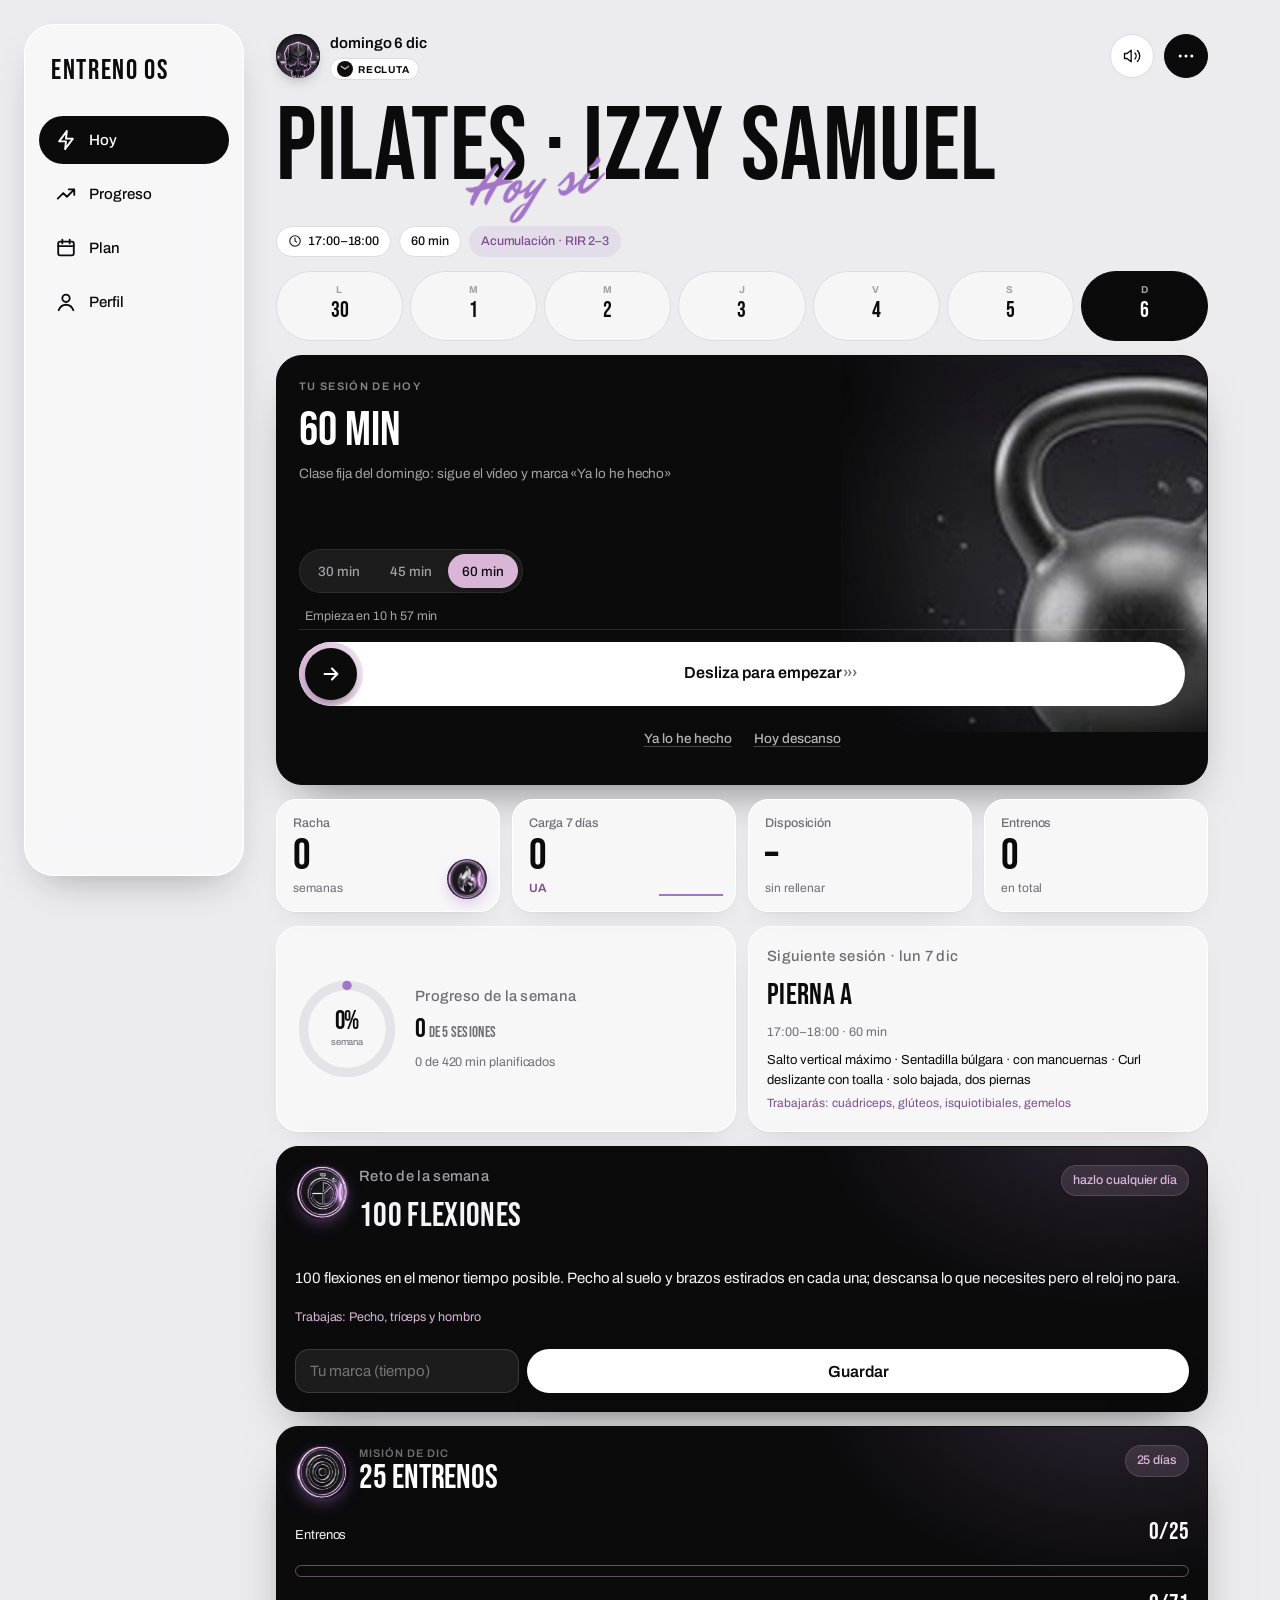
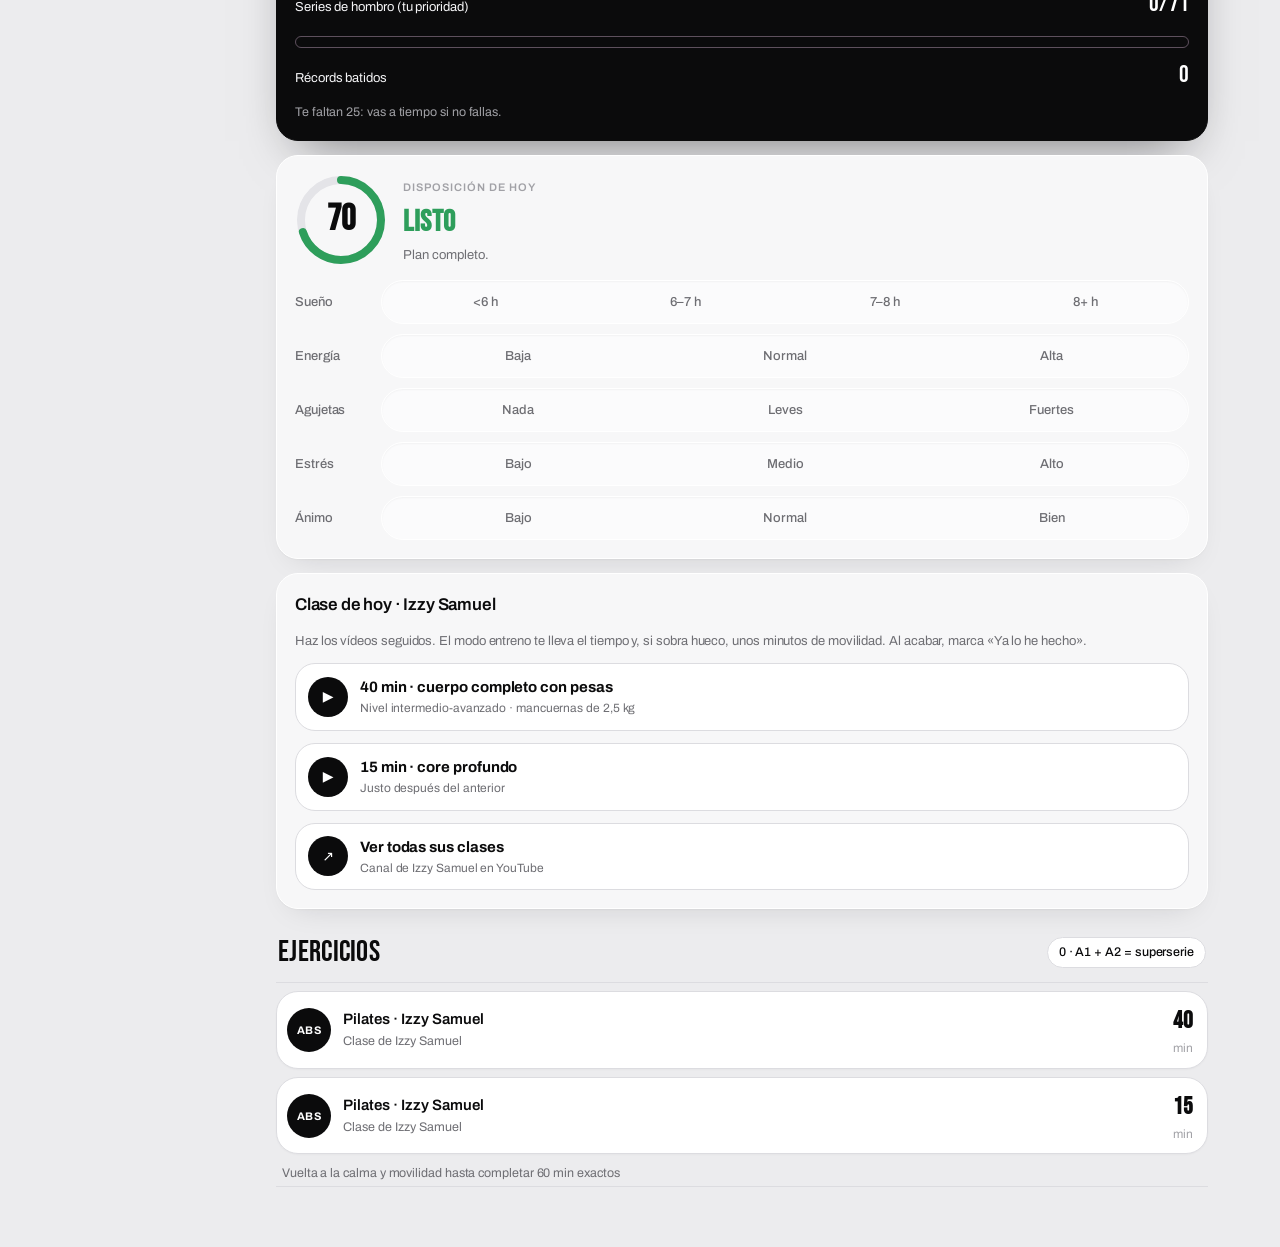
==== commit 9ccd2e53: "Insignias de rango, medallas y mancuerna de Torso A generadas con Gemini Co-Authored-By: Claude Opus" ====
--- a/index.html
+++ b/index.html
@@ -766,6 +766,11 @@
 .rb-row.sm button{width:40px;height:40px;font-size:20px}.rb-row.sm b{font-size:32px}
 .rb-n{font-size:11.5px;color:#6E6E73}
 .mision{gap:8px}.ms-r{display:flex;justify-content:space-between;align-items:baseline;font-size:13px;color:#F5F5F7}.ms-r b{font-size:24px;color:#fff}
+.medal{border-radius:50%;flex:none;display:block;box-shadow:0 6px 18px -6px #A374C7aa}
+.rkimg{border-radius:50%;object-fit:cover;background:#0B0B0C;display:inline-block;vertical-align:middle}
+.brand .rkc .rkimg{width:16px;height:16px}
+.rankup img.rkimg{border-radius:18px;width:96px;height:96px}
+.rank .rkimg{border-radius:18px}
 /* ajustes finos Niebla */
 @media (min-width:900px){.wrap{margin:0;max-width:1240px;padding-left:276px}}
 .cycle div b{font-size:11.5px;hyphens:auto;-webkit-hyphens:auto}
@@ -1792,7 +1797,7 @@
   return`<button class="card bc nextc" data-day="${nd}"><span class="lab">Siguiente sesión · ${dLab(nd)}</span><b>${esc(ses.day.n)}</b><small>${franja(nd)} · ${ses.min} min</small>${ex.length?`<span class="nx">${esc(ex.join(" · "))}</span>`:""}${mus.length?`<span class="nm">Trabajarás: ${esc(mus.join(", ").toLowerCase())}</span>`:""}</button>`}
 function kpiStrip(){const t=todayISO(),cs=consistency();let ld=0,ld0=0;const sp=[];for(let i=13;i>=0;i--){const a=doneLog(addDays(t,-i));sp.push(a?(a.load||0):0)}for(let i=0;i<7;i++){const a=doneLog(addDays(t,-i)),b=doneLog(addDays(t,-7-i));if(a)ld+=a.load||0;if(b)ld0+=b.load||0}
   const rd=S.checkin[t]?readiness(t).score:null,r=40,c=2*Math.PI*r;
-  return`<div class="qt"><div data-tip="Semanas seguidas con 5 sesiones o más"><span>Racha</span><b>${cs.streak}</b><small>semanas</small></div><div data-tip="Carga de los últimos 7 días frente a los 7 anteriores"><span>Carga 7 días</span><b>${Math.round(ld)}</b><small class="up">${ld0?(ld>=ld0?"+":"")+Math.round((ld/ld0-1)*100)+" %":"UA"}</small>${spark(sp)}</div><div data-tip="Disposición de hoy (sueño, energía, agujetas, estrés y ánimo)"><span>Disposición</span><b>${rd==null?"–":rd}</b><small>${rd==null?"sin rellenar":"de 100"}</small>${rd==null?"":`<svg class="spk" viewBox="0 0 92 92" style="width:30px;height:30px"><circle cx="46" cy="46" r="${r}" fill="none" stroke="var(--s3)" stroke-width="10"/><circle cx="46" cy="46" r="${r}" fill="none" stroke="var(--acc)" stroke-width="10" stroke-linecap="round" stroke-dasharray="${(c*rd/100).toFixed(1)} ${c.toFixed(1)}" transform="rotate(-90 46 46)"/></svg>`}</div><div data-tip="Entrenos registrados en total"><span>Entrenos</span><b>${cs.count}</b><small>en total</small></div></div>`}
+  return`<div class="qt"><div data-tip="Semanas seguidas con 5 sesiones o más"><span>Racha</span><b>${cs.streak}</b><small>semanas</small>${med("llama",40).replace('class="medal"','class="medal spk" style="width:40px;height:40px;bottom:12px"')}</div><div data-tip="Carga de los últimos 7 días frente a los 7 anteriores"><span>Carga 7 días</span><b>${Math.round(ld)}</b><small class="up">${ld0?(ld>=ld0?"+":"")+Math.round((ld/ld0-1)*100)+" %":"UA"}</small>${spark(sp)}</div><div data-tip="Disposición de hoy (sueño, energía, agujetas, estrés y ánimo)"><span>Disposición</span><b>${rd==null?"–":rd}</b><small>${rd==null?"sin rellenar":"de 100"}</small>${rd==null?"":`<svg class="spk" viewBox="0 0 92 92" style="width:30px;height:30px"><circle cx="46" cy="46" r="${r}" fill="none" stroke="var(--s3)" stroke-width="10"/><circle cx="46" cy="46" r="${r}" fill="none" stroke="var(--acc)" stroke-width="10" stroke-linecap="round" stroke-dasharray="${(c*rd/100).toFixed(1)} ${c.toFixed(1)}" transform="rotate(-90 46 46)"/></svg>`}</div><div data-tip="Entrenos registrados en total"><span>Entrenos</span><b>${cs.count}</b><small>en total</small></div></div>`}
 function csvExport(){const rows=[["fecha","estado","minutos","dureza","carga","ejercicios"]];Object.keys(S.logs).sort().forEach(d=>{const l=S.logs[d];rows.push([d,l.st,l.dur||"",l.srpe||"",l.load?Math.round(l.load):"",(l.ex||[]).map(x=>{ensureEx(x.id);return(EX[x.id]?EX[x.id].n:x.id)+" "+(x.s||"")+"s"}).join(" | ")])});
   const csv=rows.map(r=>r.map(v=>{v=String(v);return/[",;\n]/.test(v)?'"'+v.replace(/"/g,'""')+'"':v}).join(",")).join("\n");
   try{const a=document.createElement("a");a.href=URL.createObjectURL(new Blob(["﻿"+csv],{type:"text/csv"}));a.download="entreno-historial.csv";document.body.appendChild(a);a.click();a.remove()}catch(e){}
@@ -1803,7 +1808,7 @@
 const ART={"db": "[data-uri]", "kb": "[data-uri]", "bar": "[data-uri]", "heart": "[data-uri]", "skull": "[data-uri]"};
 let G_TABCHANGE=false;
 function buzz(p){try{navigator.vibrate&&navigator.vibrate(p)}catch(e){}}
-function artFor(ses){const n=(ses&&ses.day&&ses.day.n||"").toLowerCase();if(/pierna|cuesta/.test(n))return ART.bar;if(/motor|carrera|paseo/.test(n))return ART.heart;if(ses&&ses.day&&(ses.day.izzy!=null||ses.day.calm))return ART.kb;return ART.db}
+function artFor(ses){const n=(ses&&ses.day&&ses.day.n||"").toLowerCase();if(n==="torso a"&&ART.dbA)return ART.dbA;if(/pierna|cuesta/.test(n))return ART.bar;if(/motor|carrera|paseo/.test(n))return ART.heart;if(ses&&ses.day&&(ses.day.izzy!=null||ses.day.calm))return ART.kb;return ART.db}
 const FIRMAS=["Vamos","Sin excusas","A muerte","Hoy sí","Dale duro","Aguanta","Más fuerte"];
 function firmaHoy(d){return FIRMAS[(parse(d).getDate()+parse(d).getMonth())%FIRMAS.length]}
 function dsp(t,f,r){return`<div class="dsp"><h1>${esc(t)}</h1>${f?`<span class="firma" aria-hidden="true">${esc(f)}</span>`:""}${r?`<span class="dsp-r">${r}</span>`:""}</div>`}
@@ -1830,7 +1835,7 @@
 function repBox(){const st=setPrev();if(!st)return"";const z=setEnsure(st),u=st.ex.e.u==="s"?"s":"reps";
   return`<div class="repbox"><div class="rb-h">Serie ${st.set} de ${st.of} · ${esc(exName(st.ex.e,st.ex.p.vi))}</div><div class="rb-row"><button data-rep="-1" aria-label="Menos">−</button><b class="num">${z.r}<small> ${u}</small></b><button data-rep="1" aria-label="Más">+</button></div>${z.kg!=null?`<div class="rb-row sm"><button data-repkg="-2.5" aria-label="Menos peso">−</button><b class="num">${String(z.kg).replace(".",",")}<small> kg</small></b><button data-repkg="2.5" aria-label="Más peso">+</button></div>`:""}<small class="rb-n">Apunta lo que has hecho de verdad: la app progresa con estos números.</small></div>`}
 function repTouch(dr,dk){const st=setPrev();if(!st)return;const z=setEnsure(st);if(dr)z.r=Math.max(0,z.r+dr);if(dk&&z.kg!=null)z.kg=Math.max(0,Math.round((z.kg+dk)*10)/10);save();buzz(8);
-  const b=bestOf(st.ex.id,G.date),v=e1rm(z.kg,z.r)||z.r;if(b&&v>b.v&&!G.prShown){G.prShown={};}if(b&&v>b.v&&!(G.prShown||{})[st.ex.id]){G.prShown=G.prShown||{};G.prShown[st.ex.id]=1;toast("¡Nuevo récord en "+exName(st.ex.e,st.ex.p.vi)+"!");say(sarge()?"¡Nuevo récord, soldado!":"Nuevo récord",{urgent:1})}drawGo()}
+  const b=bestOf(st.ex.id,G.date),v=e1rm(z.kg,z.r)||z.r;if(b&&v>b.v&&!G.prShown){G.prShown={};}if(b&&v>b.v&&!(G.prShown||{})[st.ex.id]){G.prShown=G.prShown||{};G.prShown[st.ex.id]=1;toast(`<span style="display:flex;align-items:center;gap:10px">${med("copa",40)}<span>¡Nuevo récord en ${esc(exName(st.ex.e,st.ex.p.vi))}!</span></span>`);say(sarge()?"¡Nuevo récord, soldado!":"Nuevo récord",{urgent:1})}drawGo()}
 function evoCard(id){const P=[];Object.keys(S.logs).sort().forEach(d=>{const l=S.logs[d];(l.ex||[]).forEach(x=>{if(x.id!==id||!x.d||!x.d.length)return;let best=null;x.d.forEach(z=>{const v=e1rm(z.kg,z.r)||z.r;if(!best||v>best.v)best={v,z}});P.push({d,...best})})});
   if(P.length<2)return`<div class="howto"><div class="eyebrow">Tu evolución</div><p>${P.length?"Ya tienes tu primera sesión apuntada. Con la siguiente aparece la gráfica.":"Apunta repeticiones y peso en los descansos del modo entreno y aquí verás tu evolución y tu máximo estimado."}</p></div>`;
   const kgM=P.some(x=>x.z.kg),W=320,H=150,L=30,T=10,B=22,mx=niceMax(Math.max(...P.map(x=>x.v))*1.1),x=i=>L+i*(W-L-10)/(P.length-1),y=v=>T+(H-T-B)*(1-v/mx),pts=P.map((p,i)=>[x(i),y(p.v)]);
@@ -1842,7 +1847,7 @@
   let n=0,prs=0,sh=0;Object.keys(S.logs).forEach(d=>{if(d.slice(0,7)!==ym)return;const l=S.logs[d];if(l.st==="done")n++;(l.ex||[]).forEach(e=>{const mp=musOf(e.id);if(mp&&(mp[0].includes("delt")||mp[0].includes("rdelt")))sh+=+e.s||0})});Object.keys(S.prlog||{}).forEach(d=>{if(d.slice(0,7)===ym)prs+=(S.prlog[d]||[]).length});
   const exam=(S.maint||[]).filter(w=>w.slice(0,7)===ym).length,goal=Math.max(12,Math.round(dim*0.8)-exam*3),shGoal=Math.round(dim/7*16);
   const bar=(v,g)=>`<div class="skb" style="border-color:#D9B6D866"><i style="width:${Math.min(100,v/g*100)}%"></i></div>`;
-  return`<div class="card obs mision"><div class="bch"><div><div class="eyebrow">Misión de ${MONTHS[m]}</div><div style="font-family:var(--f-dsp);font-size:34px;line-height:.95;color:#fff">${goal} entrenos</div></div><span class="chip acc">${left} día${left===1?"":"s"}</span></div>
+  return`<div class="card obs mision"><div class="bch">${med("diana",54)}<div style="flex:1"><div class="eyebrow">Misión de ${MONTHS[m]}</div><div style="font-family:var(--f-dsp);font-size:34px;line-height:.95;color:#fff">${goal} entrenos</div></div><span class="chip acc">${left} día${left===1?"":"s"}</span></div>
    <div class="ms-r"><span>Entrenos</span><b class="num">${n}/${goal}</b></div>${bar(n,goal)}
    <div class="ms-r"><span>Series de hombro (tu prioridad)</span><b class="num">${sh}/${shGoal}</b></div>${bar(sh,shGoal)}
    <div class="ms-r"><span>Récords batidos</span><b class="num">${prs}</b></div>
@@ -1860,7 +1865,7 @@
  {k:"hombro",n:"Hombros de acero",u:"repeticiones",d:"Elevaciones laterales con las mancuernas de 2,5 kg sin soltarlas hasta no poder más, y sin balancear. Tu marca: repeticiones totales.",m:"Deltoides lateral"}];
 function retoOf(d){const w=Math.max(1,effWeek(d));return RETOS[(w-1)%RETOS.length]}
 function retoCard(d){if(phaseOf(d).k==="mant")return"";const r=retoOf(d),ws=weekStartOf(d),done=(S.retos||{})[ws],prev=Object.entries(S.retos||{}).filter(([w,x])=>w<ws&&x.k===r.k).map(([w,x])=>x.v);
-  return`<div class="card bc obs reto"><div class="bch"><div><span class="lab">Reto de la semana</span><b style="font-size:1.35rem;display:block;margin-top:2px">${esc(r.n)}</b></div><span class="chip acc">${done?"superado":"hazlo cualquier día"}</span></div>
+  return`<div class="card bc obs reto"><div class="bch">${med("reloj",54)}<div style="flex:1"><span class="lab">Reto de la semana</span><b style="font-size:1.35rem;display:block;margin-top:2px">${esc(r.n)}</b></div><span class="chip acc">${done?"superado":"hazlo cualquier día"}</span></div>
    <p style="margin:6px 0">${esc(r.d)}</p><small style="color:var(--acc)">Trabajas: ${esc(r.m)}</small>${prev.length?`<small style="display:block;color:var(--fg2);margin-top:4px">Tu marca anterior: ${esc(prev[prev.length-1])}</small>`:""}
    ${done?`<p class="sub" style="margin:8px 0 0">Tu marca: <b style="color:var(--fg)">${esc(done.v)}</b>. La próxima vez que salga este reto, bátela.</p>`:`<div style="display:flex;gap:8px;margin-top:10px"><input id="retov" placeholder="Tu marca (${r.u})" style="flex:1;min-height:44px;border-radius:14px;border:1px solid #ffffff24;background:#131114;color:var(--fg);padding:0 14px;font:inherit"><button class="primary" data-act="reto" style="min-height:44px;padding:0 18px">Guardar</button></div>`}</div>`}
 
@@ -1884,6 +1889,10 @@
 function skOK(id){if(CURATED_REQ[id]&&!canUse(CURATED_REQ[id]))return false;if(id==="muscleup"){const d=S.prog.dominada||{};if((d.vi||0)<2||(d.t||0)<8)return false}return true}
 function skRotate(list,date){const wk=Math.max(0,effWeek(date));return list.map(r=>{const m=r.match(/^([A-Z0-9]\d?:)(\w+)(.*)$/);if(!m||!SKROT[m[2]])return r;const c=SKROT[m[2]].filter(skOK);if(!c.length)return r;return m[1]+c[wk%c.length]+m[3]})}
 let SKSEL=null,SKG=0;
+const INS=["[data-uri]", "[data-uri]", "[data-uri]", "[data-uri]", "[data-uri]", "[data-uri]", "[data-uri]", "[data-uri]", "[data-uri]", "[data-uri]", "[data-uri]"];
+const MED={"reloj": "[data-uri]", "copa": "[data-uri]", "llama": "[data-uri]", "diana": "[data-uri]"};
+ART.dbA="[data-uri]";
+const med=(k,sz)=>`<img class="medal" src="${MED[k]}" width="${sz}" height="${sz}" alt="">`;
 const ORB="[data-uri]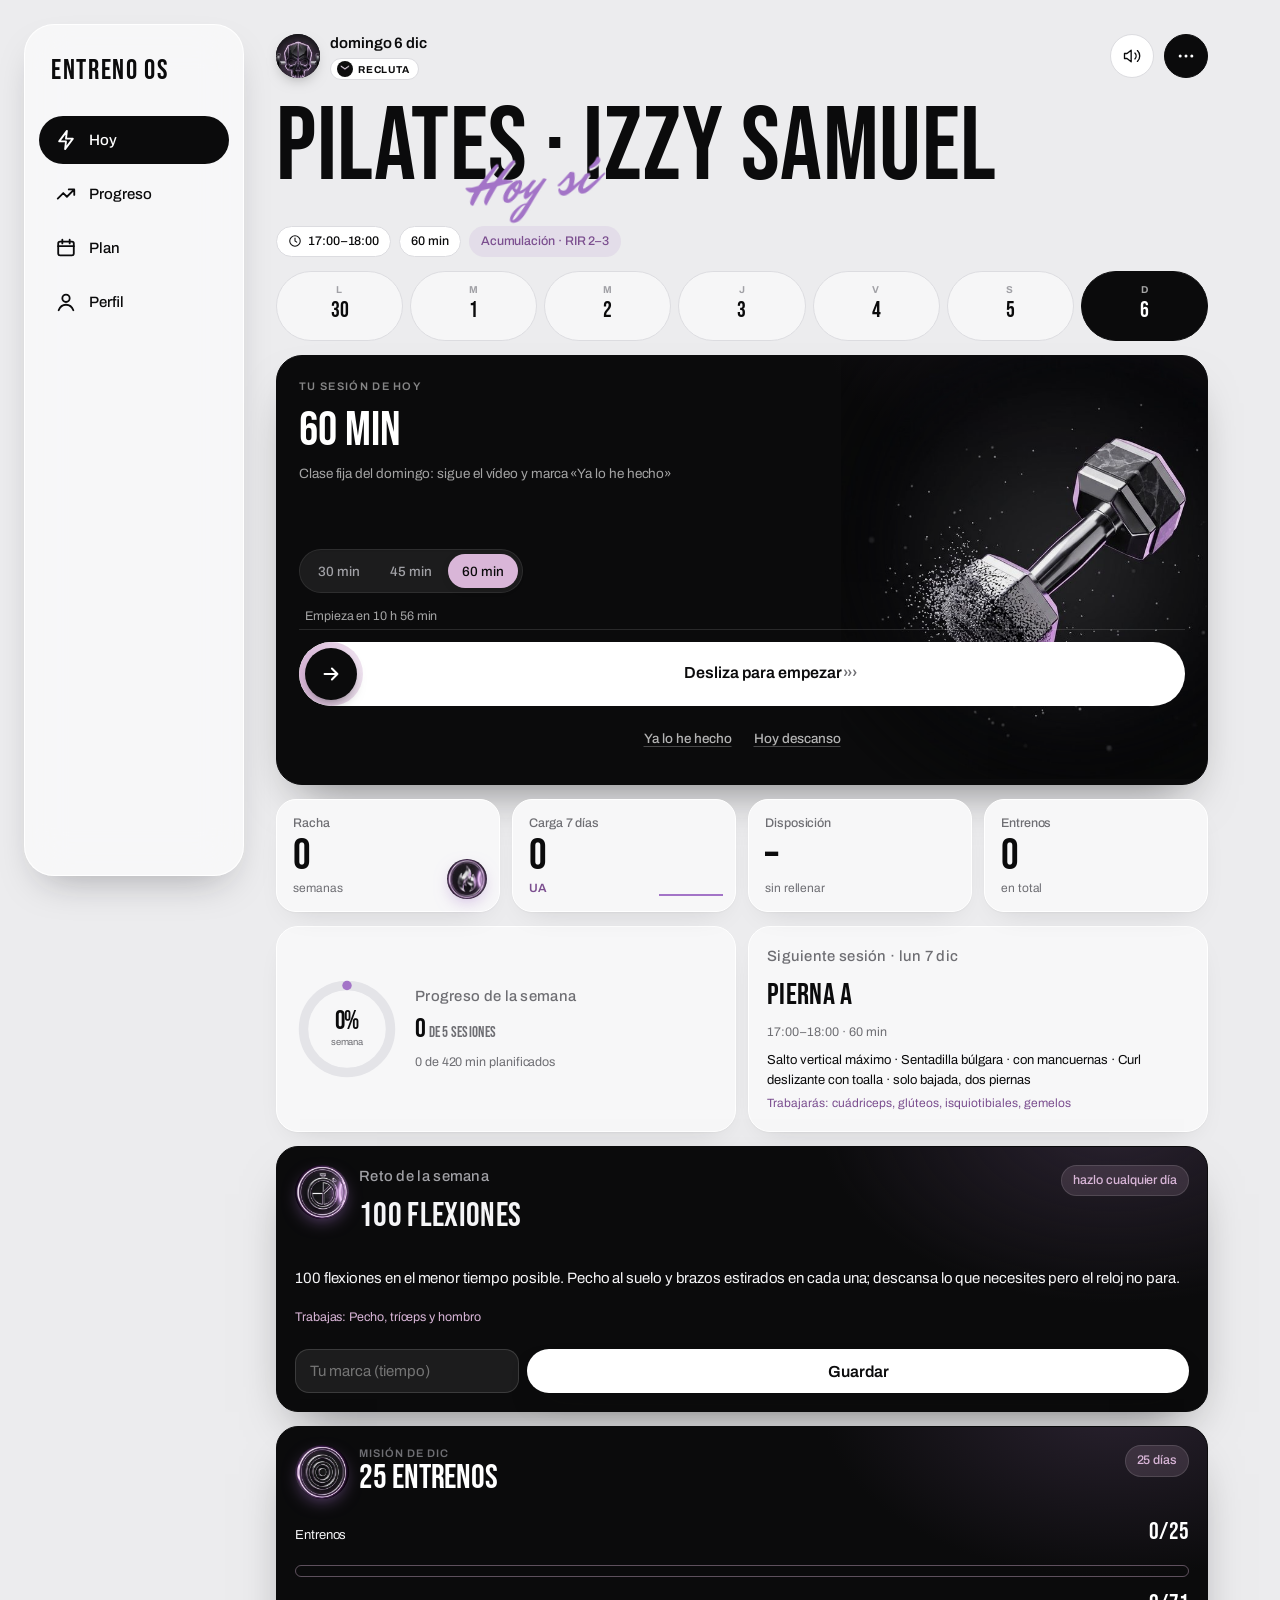
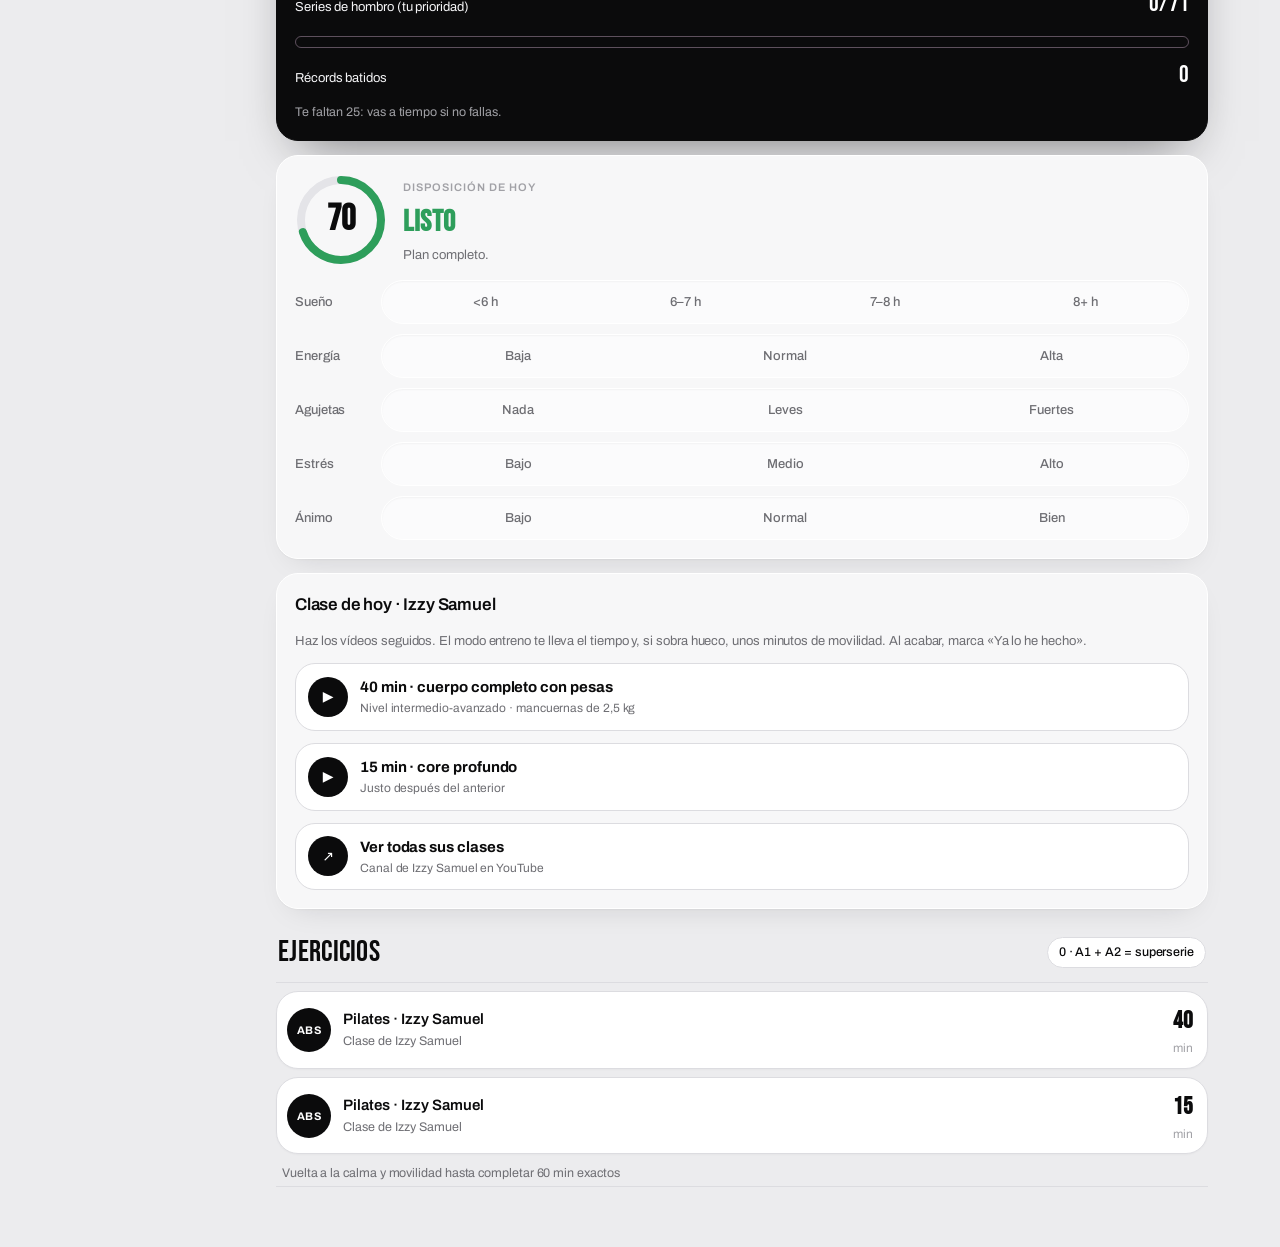
==== commit 8098e81a: "Mancuerna de cromo y mármol en todas las sesiones Co-Authored-By: Claude Opus 5.5 <noreply@anthropic" ====
--- a/index.html
+++ b/index.html
@@ -1808,7 +1808,7 @@
 const ART={"db": "[data-uri]", "kb": "[data-uri]", "bar": "[data-uri]", "heart": "[data-uri]", "skull": "[data-uri]"};
 let G_TABCHANGE=false;
 function buzz(p){try{navigator.vibrate&&navigator.vibrate(p)}catch(e){}}
-function artFor(ses){const n=(ses&&ses.day&&ses.day.n||"").toLowerCase();if(n==="torso a"&&ART.dbA)return ART.dbA;if(/pierna|cuesta/.test(n))return ART.bar;if(/motor|carrera|paseo/.test(n))return ART.heart;if(ses&&ses.day&&(ses.day.izzy!=null||ses.day.calm))return ART.kb;return ART.db}
+function artFor(ses){if(ART.dbA)return ART.dbA;const n=(ses&&ses.day&&ses.day.n||"").toLowerCase();if(/pierna|cuesta/.test(n))return ART.bar;if(/motor|carrera|paseo/.test(n))return ART.heart;if(ses&&ses.day&&(ses.day.izzy!=null||ses.day.calm))return ART.kb;return ART.db}
 const FIRMAS=["Vamos","Sin excusas","A muerte","Hoy sí","Dale duro","Aguanta","Más fuerte"];
 function firmaHoy(d){return FIRMAS[(parse(d).getDate()+parse(d).getMonth())%FIRMAS.length]}
 function dsp(t,f,r){return`<div class="dsp"><h1>${esc(t)}</h1>${f?`<span class="firma" aria-hidden="true">${esc(f)}</span>`:""}${r?`<span class="dsp-r">${r}</span>`:""}</div>`}
@@ -2884,7 +2884,7 @@
   $("#layer").innerHTML=`<div class="go ph-${s.ph}${G.paused?" paused":""}" role="dialog" aria-modal="true" aria-label="Modo entreno">
     <div class="go-top"><div class="eyebrow">${esc(G.ses.day.n)} · ${mmss(Math.max(0,Math.round(G.T.total-s.at-el)))} restantes</div><button class="link" data-g="exit">Salir</button></div>
     <div class="prog"><i id="gp" style="width:${((s.at+el)/G.T.total*100).toFixed(2)}%"></i></div>
-    <div class="go-body"><div class="go-main">${(s.ph==="prep"||s.ph==="switch"||(s.ph==="rest"&&!s.mini))&&!goImg?`<div class="go-art"><img src="${s.ph==="rest"?ART.kb:(ART.dbA||ART.db)}" alt=""></div>`:(s.ph==="run"||s.ph==="walk")?`<div class="go-art"><img src="${ART.heart}" alt=""></div>`:""}${head}
+    <div class="go-body"><div class="go-main">${(s.ph==="prep"||s.ph==="switch"||(s.ph==="rest"&&!s.mini))&&!goImg?`<div class="go-art"><img src="${ART.dbA||ART.db}" alt=""></div>`:(s.ph==="run"||s.ph==="walk")?`<div class="go-art"><img src="${ART.dbA||ART.heart}" alt=""></div>`:""}${head}
       <div class="stage${G.img?" withimg":""}">${goImg?`<div class="goimg" id="goimg">${imgPair(goImg,"expair live")}</div>`:""}
         <div class="ringwrap${center?" center":""}"><svg class="gring" viewBox="0 0 300 300"><circle class="rtrack" cx="150" cy="150" r="130"/><circle id="rarc" class="rarc" cx="150" cy="150" r="130" stroke-dasharray="${RC.toFixed(1)}" style="stroke-dashoffset:${(RC*(1-fill)).toFixed(1)}" transform="rotate(-90 150 150)"/>${ticks}</svg>
           ${center?`<div class="rin"><div class="fig in" id="fig">${figLive(G.fig.a,figPos(s,el),G.fig.f)}</div></div>`:`<div class="rin"><div class="big num${!tempo&&left>=60?" long":""}">${big}</div><div class="ph">${phw}</div>${sm?`<div class="sm">${sm}</div>`:""}</div>`}</div></div>
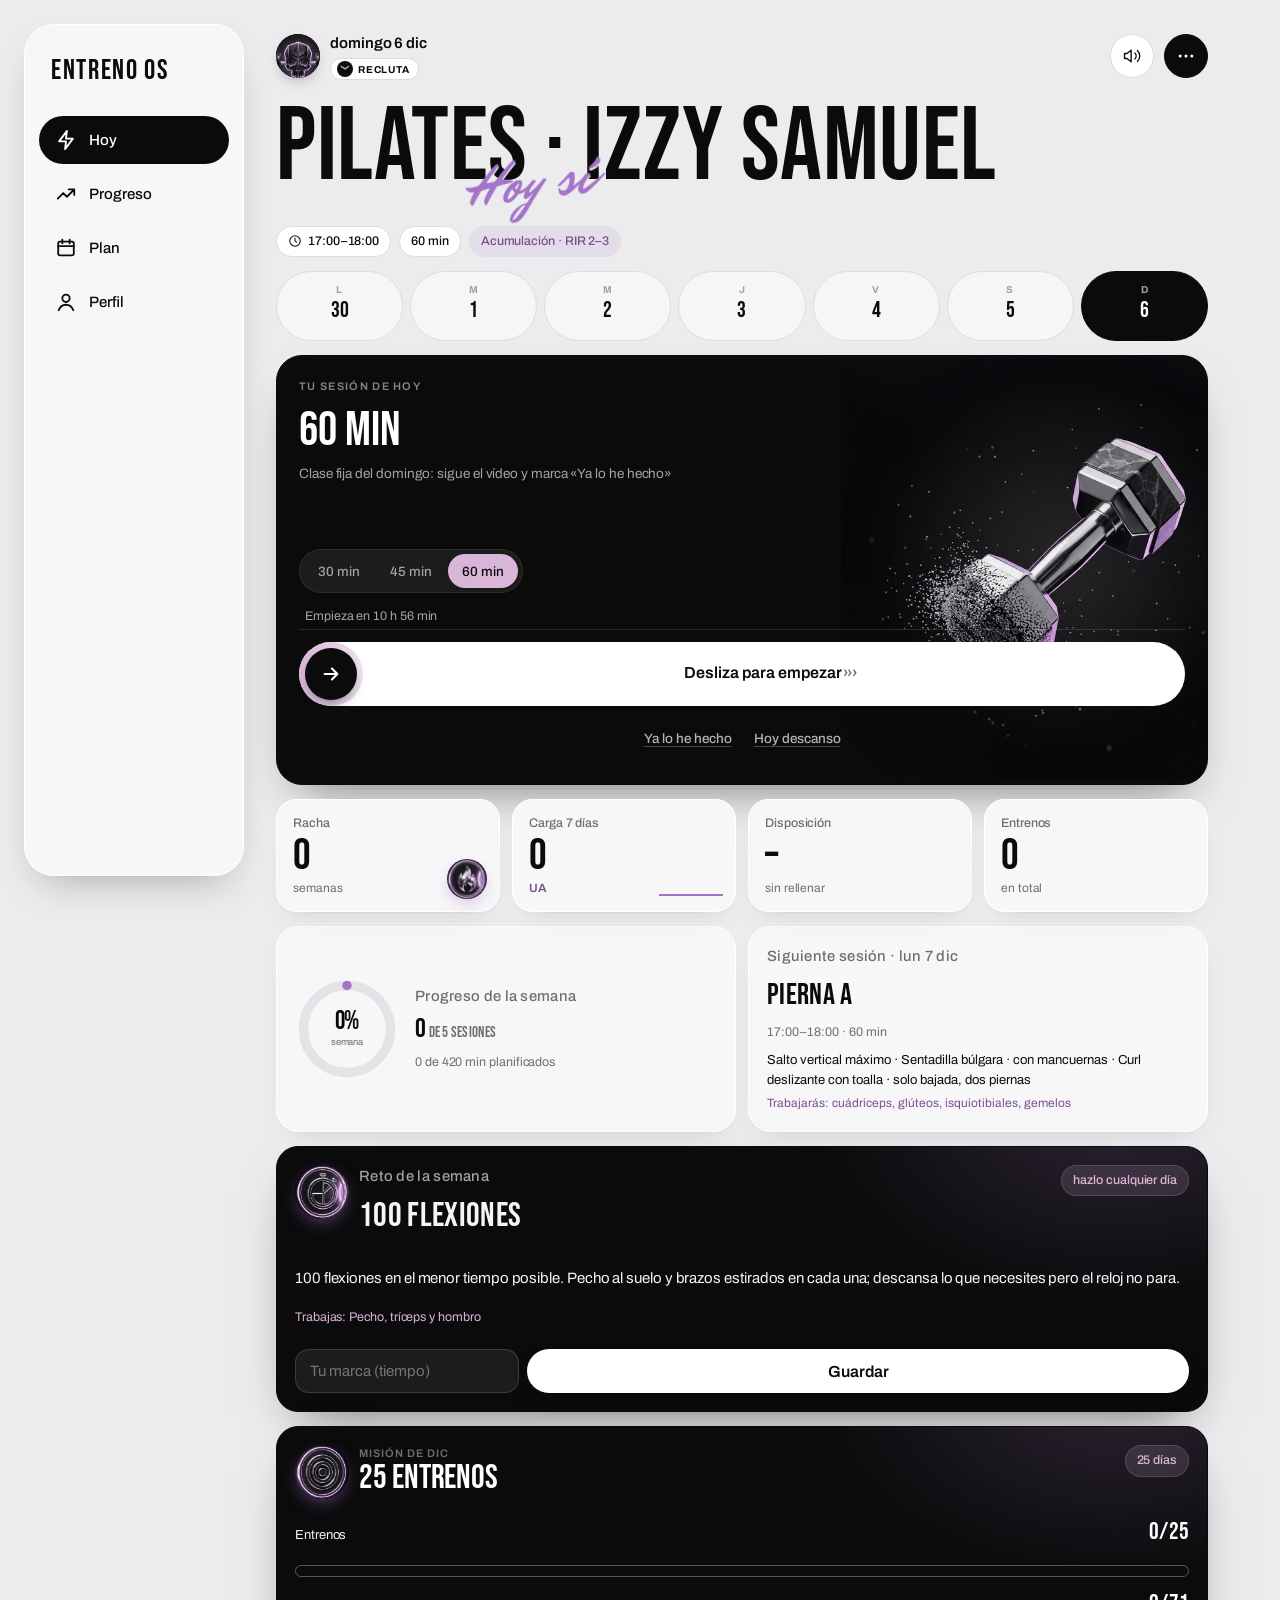
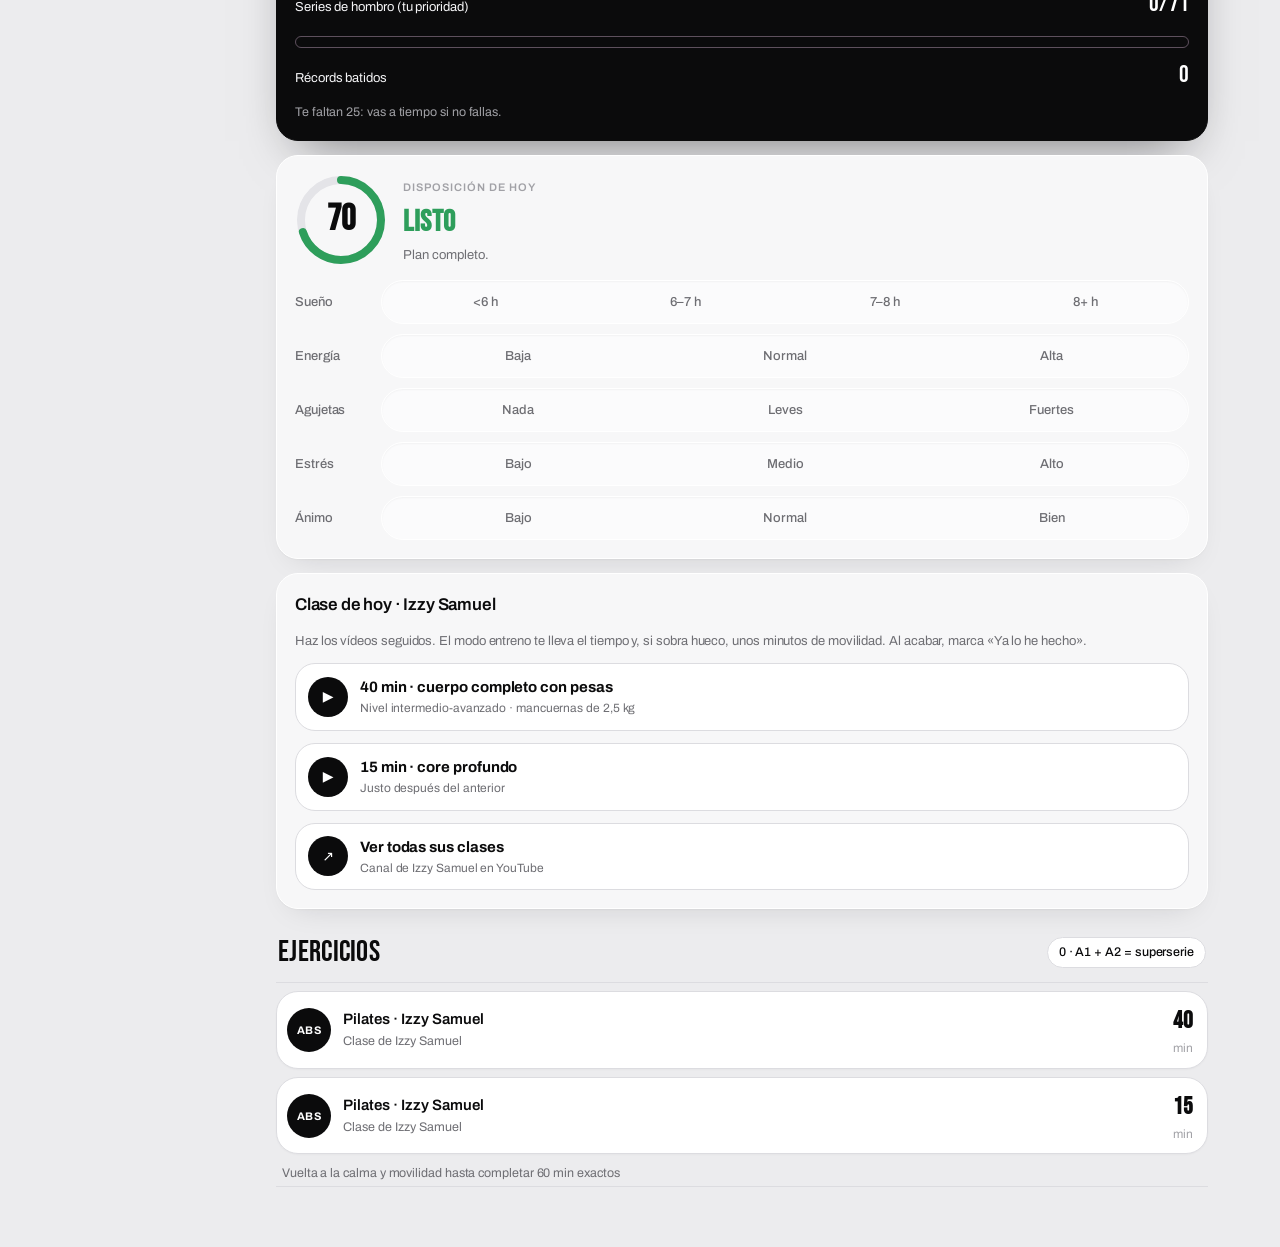
==== commit 8f715e98: "Voz del móvil mejorada: selector de voz, velocidad, pronunciación y claves de técnica; fuera ElevenL" ====
--- a/index.html
+++ b/index.html
@@ -2414,16 +2414,12 @@
      <div class="field" style="margin-top:14px"><h3>Hora del entreno</h3><input type="time" data-hora value="${esc(S.settings.hora||"17:00")}" style="font:inherit;font-size:17px;padding:10px 12px;border-radius:12px;border:1px solid var(--line);background:var(--s2);color:var(--fg)"><p class="sub" style="font-size:13px">Igual que en Focus OS: cada día de ${hhmm(horaIni())} a ${hhmm(horaIni()+60)} (1 hora). En la semana de exámenes, 30 min y la otra media hora es para estudiar. Focus OS te avisa 10 min antes si importas su calendario.</p></div></div>
    <div class="card"><div class="toggle"><div><h3>Esta semana es de exámenes</h3><p class="sub" style="font-size:13px">Mantenimiento: lunes, miércoles y viernes 30 min de cuerpo completo; el resto, paseo. No cuenta como semana del plan.</p></div><button class="switch" data-act="maint" aria-pressed="${(S.maint||[]).includes(ws)}" aria-label="Semana de exámenes"></button></div>
      <div class="toggle"><div><h3>Voz</h3><p class="sub" style="font-size:13px">Repeticiones, descansos y lo que viene.</p></div>${sw("voice",S.settings.voice)}</div>
-     <div class="field" style="background:#fff;border:1px solid var(--line);border-radius:18px;padding:14px"><h3>Voz del sargento (IA)</h3>
-       <div style="display:flex;flex-direction:column;gap:8px;margin:4px 0 10px;padding:12px;border-radius:14px;background:var(--s1)"><b>Tu voz «Entreno OS» de ElevenLabs</b>
-         <p class="sub" style="font-size:12.5px;margin:0">${elKey()?"Clave guardada en este dispositivo.":"Pega tu clave de API de ElevenLabs (Ajustes → API Keys, con permiso de «Text to Speech»). Se guarda solo en este dispositivo: no la compartas."}</p>
-         <div style="display:flex;gap:8px"><input id="elkey" type="password" placeholder="${elKey()?"••••••••  (guardada)":"sk_…"}" autocomplete="off" style="flex:1;min-width:0;min-height:44px;border-radius:12px;border:1px solid var(--line);background:#fff;padding:0 12px;font:inherit"><button class="btn" data-act="elsave">Guardar</button></div>
-         ${elKey()?`<button class="primary" data-act="elgen" style="min-height:48px">${ELBUSY?"Generando…":"Generar las "+VOZ.length+" frases con mi voz"}</button><span id="elprog" class="sub" style="font-size:12.5px">${Object.keys(VCLIP).filter(k=>/^\d+$/.test(k)).length} de ${VOZ.length} frases listas · unas 2.000 letras de tus créditos, una sola vez</span>
-         <div class="toggle"><div><b>Todo con mi voz, también nombres y tiempos</b><p class="sub" style="font-size:12px;margin:0">Genera en directo lo que no está grabado y lo guarda para la próxima vez. Gasta créditos y necesita internet; si tarda, habla la voz del móvil.</p></div>${sw("ellive",!!S.settings.ellive)}</div>
-         <button class="btn" data-act="eldel" style="align-self:flex-start">Borrar la clave</button>`:""}</div><p class="sub" style="font-size:13px">${Object.keys(VCLIP).length?`<b>${Object.keys(VCLIP).length} de ${VOZ.length}</b> frases cargadas. Las frases fijas suenan con tu voz grabada; nombres de ejercicios y tiempos, con la voz del sistema.`:`Sube los audios que generes (01.mp3, 02.mp3…). Cada número es una frase de la lista.`}</p>
-       <div class="btns"><label class="btn" style="display:inline-flex;align-items:center;padding:0 16px;cursor:pointer">Subir audios<input type="file" id="vozfiles" accept="audio/*" multiple hidden></label>${Object.keys(VCLIP).length?`<button class="btn" data-act="vozclear">Quitar audios</button>`:""}<button class="btn" data-act="vozlist">Ver la lista de frases</button></div>
-       <div class="toggle" style="margin-top:6px"><div><b>Usar la voz grabada</b></div>${sw("vozia",S.settings.vozia!==false)}</div>
-       <div id="vozlist" hidden><ol style="font-size:12.5px;color:var(--fg2);padding-left:2.2em;margin:8px 0 0;max-height:260px;overflow:auto">${VOZ.map((t,i)=>`<li value="${i+1}"><b style="color:var(--fg)">${vozId(i)}.mp3</b> · ${esc(t)}</li>`).join("")}</ol></div></div>
+     <div class="field" style="background:#fff;border:1px solid var(--line);border-radius:18px;padding:14px"><h3>Voz del móvil</h3>
+       <p class="sub" style="font-size:12.5px;margin:0 0 8px">Elige la voz en español que mejor suene en este teléfono. Las marcadas con ★ son las de más calidad.</p>
+       <select data-vozsel aria-label="Voz" style="width:100%;min-height:46px;border-radius:12px;border:1px solid var(--line);background:#fff;color:#0B0B0C;padding:0 12px;font:inherit;font-size:15px">${vozOpts()}</select>
+       <div class="seg" role="group" style="margin-top:10px">${[[.9,"Pausada"],[1,"Normal"],[1.12,"Rápida"]].map(([r,l])=>`<button data-vrate="${r}" aria-pressed="${(S.settings.vrate||1)===r}">${l}</button>`).join("")}</div>
+       <div class="toggle" style="margin-top:6px"><div><b>Claves de técnica</b><p class="sub" style="font-size:12px;margin:0">Te dice cómo colocarte y en qué fijarte en cada ejercicio, sin repetirse.</p></div><button class="switch" data-vcue aria-pressed="${S.settings.vcue!==false}" aria-label="Claves de técnica"></button></div>
+       <p class="sub" style="font-size:12px;margin:8px 0 0">Para que suene mucho más natural, descarga una voz de calidad y luego elígela aquí. En iPhone: Ajustes → Accesibilidad → Contenido leído → Voces → Español (España) → «Mónica (mejorada)» o «Jorge (mejorada)». En Android: Ajustes → Texto a voz → motor de Google → español (España) → descargar la voz de alta calidad.</p></div>
      <button class="secondary" data-testvoice>🔊 Probar la voz ahora</button>
      <p class="sub" style="font-size:12px">Si no se oye: sube el volumen multimedia, quita el modo silencio (en iPhone, el interruptor lateral) y comprueba que el móvil no esté conectado a otro altavoz. En iPhone la voz se activa al tocar «Empezar».</p>
      <div class="toggle"><div><h3>Modo sargento</h3><p class="sub" style="font-size:13px">La voz te habla como un instructor militar: órdenes, presión en las últimas repeticiones y ascensos de rango.</p></div>${sw("sarge",S.settings.sarge!==false)}</div>
@@ -2630,19 +2626,37 @@
 }
 
 let G=null,tick=null,wake=null,actx=null;
-function unlockAudio(){vozUnlock();try{if(navigator.audioSession)navigator.audioSession.type="playback"}catch(e){}try{speechSynthesis.cancel();speechSynthesis.resume();const u0=new SpeechSynthesisUtterance("Vamos");u0.lang="es-ES";if(VOICE)u0.voice=VOICE;u0.volume=1;speechSynthesis.speak(u0)}catch(e){}try{actx=actx||new (window.AudioContext||window.webkitAudioContext)();if(actx.state==="suspended")actx.resume();const o=actx.createOscillator(),g=actx.createGain();g.gain.value=0;o.connect(g);g.connect(actx.destination);o.start();o.stop(actx.currentTime+.01)}catch(e){}}
+function unlockAudio(){vozUnlock();try{if(navigator.audioSession)navigator.audioSession.type="playback"}catch(e){}try{speechSynthesis.cancel();speechSynthesis.resume();const u0=vozUtt("Vamos");u0.volume=0;speechSynthesis.speak(u0)}catch(e){}try{actx=actx||new (window.AudioContext||window.webkitAudioContext)();if(actx.state==="suspended")actx.resume();const o=actx.createOscillator(),g=actx.createGain();g.gain.value=0;o.connect(g);g.connect(actx.destination);o.start();o.stop(actx.currentTime+.01)}catch(e){}}
 function beep(f=880,ms=160,vol=.22){try{if(!actx)return;const o=actx.createOscillator(),g=actx.createGain();o.type="sine";o.frequency.value=f;o.connect(g);g.connect(actx.destination);const t=actx.currentTime;g.gain.setValueAtTime(vol,t);g.gain.exponentialRampToValueAtTime(.001,t+ms/1000);o.start(t);o.stop(t+ms/1000+.02)}catch(e){}}
 let VOICE=null;
-function pickVoice(){try{const v=speechSynthesis.getVoices().filter(x=>/^es/i.test(x.lang)),es=v.filter(x=>/es-ES/i.test(x.lang));
-  VOICE=es.find(x=>/premium|mejorad|enhanced|neural|natural/i.test(x.name))||es.find(x=>/m[oó]nica|jorge|helena|elvira|alvaro|google/i.test(x.name))||es[0]||v[0]||null}catch(e){}}
+function vozScore(x){let n=0;const nm=x.name||"";if(/es[-_]ES/i.test(x.lang))n+=30;else if(/^es/i.test(x.lang))n+=12;
+  if(/premium|mejorad|enhanced|neural|natural|online|wavenet|alta calidad/i.test(nm))n+=40;if(/google/i.test(nm))n+=14;
+  if(/m[oó]nica|jorge|paulina|diego|marisol|helena|elvira|[aá]lvaro|pablo|lucia|luc[ií]a/i.test(nm))n+=10;if(/compact|eloquence|grandp|grandm|rocko|shelley|sandy|reed|flo\b|eddy/i.test(nm))n-=25;if(x.localService===false)n+=4;return n}
+function vozList(){try{return speechSynthesis.getVoices().filter(x=>/^es/i.test(x.lang)).sort((a,b)=>vozScore(b)-vozScore(a))}catch(e){return[]}}
+function vozPref(){try{return localStorage.getItem("entreno-voz-name")||""}catch(e){return""}}
+function pickVoice(){try{const v=vozList(),pref=vozPref();VOICE=(pref&&v.find(x=>x.name===pref))||v[0]||null}catch(e){}}
+function vozOpts(){const v=vozList();if(!v.length)return`<option>Voz del sistema (no se han cargado voces todavía)</option>`;const cur=VOICE?VOICE.name:"";
+  return v.map((x,i)=>`<option value="${esc(x.name)}"${x.name===cur?" selected":""}>${vozScore(x)>=60?"★ ":""}${esc(x.name+(/es[-_]ES/i.test(x.lang)?"":" · "+x.lang))}${i===0?" · recomendada":""}</option>`).join("")}
 try{pickVoice();speechSynthesis.addEventListener("voiceschanged",pickVoice)}catch(e){}
 /* Voz fluida: frases cortas, nunca se corta una frase a medias.
    urgent: corta lo que esté sonando (solo para avisos que no pueden esperar).
    skip: si ya está hablando, esta frase se descarta (conteos que pierden sentido si llegan tarde). */
-function say(txt,o){if(!S.settings.voice||!txt)return;o=o||{};if(vozOn()){try{vozSay(txt,o)}catch(e){}return}try{
+const PRON=[[/\bmuscle-?ups?\b/gi,"másel ap"],[/\bfront lever\b/gi,"front líver"],[/\bback lever\b/gi,"bac líver"],[/\blever\b/gi,"líver"],[/\btuck\b/gi,"tac"],[/\bplanche\b/gi,"planch"],[/\blean\b/gi,"lin"],[/\bstraddle\b/gi,"strádel"],[/\bskin the cat\b/gi,"skin de cat"],[/\bgerman hang\b/gi,"yérman jang"],[/\bpike\b/gi,"paik"],[/\bhandstand\b/gi,"jándstand"],[/\bV-sit\b/gi,"uve sit"],[/\bL-sit\b/gi,"ele sit"],[/\bL completo\b/g,"ele completo"],[/\bdragon flag\b/gi,"drágon flag"],[/\bpistol\b/gi,"pístol"],[/\bface pull\b/gi,"feis pul"],[/\bpull-?over\b/gi,"pul óver"],[/\bpull-?apart\b/gi,"pul apárt"],[/\bhollow hold\b/gi,"jólou jold"],[/\bhollow\b/gi,"jólou"],[/\bdead bug\b/gi,"ded bag"],[/\bpendlay\b/gi,"péndlei"],[/\bbayesian\b/gi,"bayesiano"],[/\bmyo-?reps\b/gi,"maio reps"],[/\bEMOM\b/g,"émom"],[/\bpush press\b/gi,"push pres"],[/\bpallof\b/gi,"pálof"],[/\bswing\b/gi,"suin"],[/\bsprint\b/gi,"esprint"],[/\bfitness\b/gi,"fítnes"]];
+function habla(t){t=String(t);PRON.forEach(([r,w])=>{t=t.replace(r,w)});
+  return t.replace(/(\d+),5\s*kg\b/g,"$1 kilos y medio").replace(/\b1\s*kg\b/g,"un kilo").replace(/(\d)\s*kg\b/g,"$1 kilos").replace(/(\d)\s*km\b/g,"$1 kilómetros")
+   .replace(/(\d+)\s*½/g,"$1 y medio").replace(/½/g,"medio").replace(/\b3\/4\b/g,"tres cuartos").replace(/(\d)\s*[–-]\s*(\d)/g,"$1 a $2").replace(/(\d)\s*°/g,"$1 grados")
+   .replace(/(\d)\s*min\b/g,"$1 minutos").replace(/\b1\s*s\b/g,"un segundo").replace(/(\d)\s*s\b/g,"$1 segundos").replace(/\breps\b/gi,"repeticiones").replace(/\brep\b/gi,"repetición")
+   .replace(/\s*\+\s*/g," más ").replace(/\s*·\s*/g,", ").replace(/\s*[()]\s*/g,", ").replace(/\s*[\/]\s*/g," o ").replace(/\s*:\s*/g,", ").replace(/,\s*([.,!?])/g,"$1").replace(/\s{2,}/g," ").trim()}
+function vozUtt(t){const u=new SpeechSynthesisUtterance(t);u.lang=VOICE?VOICE.lang:"es-ES";if(VOICE)u.voice=VOICE;u.rate=(S.settings.vrate||1)*(duro()?1.04:1);u.pitch=duro()?.82:sarge()?.92:1;u.volume=1;return u}
+/* Frases cortas, una por enunciado: suena con pausas naturales y Chrome en Android no corta las largas */
+function say(txt,o){if(!S.settings.voice||!txt)return;o=o||{};try{
   const busy=speechSynthesis.speaking||speechSynthesis.pending;
   if(o.urgent)speechSynthesis.cancel();else if(busy&&o.skip)return;
-  try{speechSynthesis.resume()}catch(e){}const u=new SpeechSynthesisUtterance(txt);u.lang="es-ES";if(VOICE)u.voice=VOICE;u.rate=duro()?1.04:1;u.pitch=duro()?.82:sarge()?.92:1;u.volume=1;speechSynthesis.speak(u)}catch(e){}}
+  try{speechSynthesis.resume()}catch(e){}
+  (habla(txt).match(/[^.!?]+[.!?]*/g)||[]).map(x=>x.trim()).filter(x=>x.replace(/[\s.,!?¡¿]/g,"")).forEach(t=>speechSynthesis.speak(vozUtt(t)))}catch(e){}}
+/* Claves de técnica: la primera frase es la colocación; las siguientes, en qué fijarse. Cada clave se dice una vez, sin repetir */
+function cueList(e){if(!e||!e.c)return[];return (e.c.match(/[^.]+\.?/g)||[]).map(x=>x.trim()).filter(x=>x&&!/^Habilidad de calistenia/i.test(x)&&x.length<=130)}
+function cueNext(x){if(S.settings.vcue===false||!x||!x.e||!G)return"";G.cued=G.cued||{};const k=G.cued[x.id]||0,c=cueList(x.e)[k];if(!c)return"";G.cued[x.id]=k+1;return c}
 /* ============ Voz del sargento grabada (ElevenLabs u otra): frases fijas en audio, el resto con la voz del sistema ============ */
 const VOZ_FIX=["Prepárate.","Siguiente.","Cambio.","Descansa.","Respira.","Mitad.","Última.","Bien.","Seguimos.","¡Seguimos! Aquí nadie se rinde.","Aguanta.","Camina.","Vamos.","Luego,","Trabajas","Quedan dos.","¡Ascenso!","¡Firmes!","Si me oyes, la voz funciona.","Prueba de voz.","¡Misión cumplida, soldado! Rellena el informe.","Hoy has ganado a la versión cómoda de ti. Mañana, otra vez. Rellena el informe."];
 const NUMS=["uno","dos","tres","cuatro","cinco","seis","siete","ocho","nueve","diez","once","doce","trece","catorce","quince","dieciséis","diecisiete","dieciocho","diecinueve","veinte"];
@@ -2657,7 +2671,7 @@
   if(location.protocol.startsWith("http")&&!/claude/.test(location.host)){try{const r=await fetch("voz/lista.json",{cache:"no-store"});if(r.ok){(await r.json()).forEach(id=>{if(!VCLIP[id])VCLIP[id]="voz/"+id+".mp3"})}}catch(e){}}}
 async function vozSave(files){const db=await vozDB();let n=0;for(const f of files){const m=f.name.match(/(\d{1,3})/);if(!m)continue;const id=String(+m[1]).padStart(2,"0");if(+id<1||+id>VOZ.length)continue;await new Promise(ok=>{const tx=db.transaction("c","readwrite");tx.objectStore("c").put(f,id);tx.oncomplete=ok;tx.onerror=ok});VCLIP[id]=URL.createObjectURL(f);n++}return n}
 async function vozClear(){try{const db=await vozDB();await new Promise(ok=>{const tx=db.transaction("c","readwrite");tx.objectStore("c").clear();tx.oncomplete=ok})}catch(e){}VCLIP={}}
-function vozOn(){return S.settings.vozia!==false&&(Object.keys(VCLIP).length>0||(S.settings.ellive&&!!elKey()))}
+function vozOn(){return false}
 function vozSplit(txt){const T=String(txt).split(/\s+/).filter(Boolean).map(r=>({r,n:vnorm(r)})),out=[];let i=0,buf=[];
   const nx=(from,cnt)=>{const ws=[];let k=from;while(k<T.length&&ws.length<cnt){if(T[k].n)ws.push(...T[k].n.split(" "));k++}return{ws,end:k}};
   while(i<T.length){if(!T[i].n){buf.push(T[i].r);i++;continue}let hit=null,end=i;
@@ -2689,7 +2703,7 @@
 function vozSay(txt,o){if(o.urgent){VQ=[];try{VAUD&&VAUD.pause()}catch(e){}try{speechSynthesis.cancel()}catch(e){}VPLAY=false}else if(VPLAY&&o.skip)return;
   VQ.push(...vozSplit(txt));if(!VPLAY)vozNext()}
 function vozUnlock(){try{VAUD=VAUD||new Audio();VAUD.muted=true;VAUD.src="[data-uri]";const p=VAUD.play();if(p&&p.then)p.then(()=>{VAUD.pause();VAUD.muted=false}).catch(()=>{VAUD.muted=false})}catch(e){}}
-vozLoad();
+try{localStorage.removeItem("entreno-el-key")}catch(e){}vozClear();
 /* Pitidos programados con el reloj de audio: suenan exactamente cuando cambia el número */
 let SCHED=[];
 function sbeep(at,f,ms,vol){try{if(!actx)return;const t=actx.currentTime+Math.max(0,at);const o=actx.createOscillator(),g=actx.createGain();o.type="sine";o.frequency.value=f;o.connect(g);g.connect(actx.destination);g.gain.setValueAtTime(0,t);g.gain.linearRampToValueAtTime(vol,t+.006);g.gain.exponentialRampToValueAtTime(.001,t+ms/1000);o.start(t);o.stop(t+ms/1000+.03);SCHED.push(o)}catch(e){}}
@@ -2750,7 +2764,7 @@
     else if(left===10&&s.d>=25)t=s.ph==="rest"&&!s.mini?"Diez segundos":s.ph==="hold"?"Diez segundos, aguanta":"Diez segundos";
     if(t){G.beeped["L"+left]=1;say(t)}
   }
-  if(s.ph==="rest"&&!s.mini&&s.d>=25&&left===15&&!G.beeped.pre){G.beeped.pre=1;const nx=G.T.slice(G.idx+1).find(x=>x.ex);if(nx){const nm=exName(nx.ex.e,nx.ex.p.vi),ld=loadTxt(nx.ex.id);beep(660,90,.2);setTimeout(()=>beep(990,140,.22),110);{const mp=musOf(nx.ex.id);say("Prepárate. Siguiente: "+nm+". "+targetOf(nx.ex)+" "+unitWord(nx.ex.e)+(ld?", con "+ld:"")+"."+(mp?" Trabajas "+mp[0].map(r=>MREG[r].toLowerCase()).join(" y ")+".":""),{urgent:1})}}}
+  if(s.ph==="rest"&&!s.mini&&s.d>=25&&left===15&&!G.beeped.pre){G.beeped.pre=1;const nx=G.T.slice(G.idx+1).find(x=>x.ex);if(nx){const nm=exName(nx.ex.e,nx.ex.p.vi),ld=loadTxt(nx.ex.id);beep(660,90,.2);setTimeout(()=>beep(990,140,.22),110);{const mp=musOf(nx.ex.id),cu=cueNext(nx.ex);say("Prepárate. Siguiente: "+nm+". "+targetOf(nx.ex)+" "+unitWord(nx.ex.e)+(ld?", con "+ld:"")+"."+(mp?" Trabajas "+mp[0].map(r=>MREG[r].toLowerCase()).join(" y ")+".":"")+(cu?" "+cu:""),{urgent:1})}}}
   if(s.ph==="hold"&&s.d>=30&&!G.beeped.half&&el>=s.d/2&&Math.ceil(s.d-el)>14){G.beeped.half=1;say("Mitad",{skip:1})}
   const go=document.querySelector(".go");if(go){const fin=s.cd&&s.d>=4&&left<=3;if(fin!==go.classList.contains("final"))go.classList.toggle("final",fin)}
   const cd=document.getElementById("cd");if(cd){const v=fmtLeft(left);if(cd.textContent!==v)cd.textContent=v}
@@ -2770,12 +2784,12 @@
   const durTxt=d0=>{const d=Math.round(d0/5)*5||d0;if(d<60)return d+" segundos";const m=Math.floor(d/60),r=d%60,mt=m===1?"un minuto":m+" minutos";return r===30?mt+" y medio":r?mt+" y "+r+" segundos":mt};
   const reps=x=>{const t=targetOf(x);return t+" "+unitWord(x.e)+(SIDE[x.e.u]?" por "+SIDE[x.e.u]:"")};
   if(s.ph==="switch"&&s.big.startsWith("Cambia de")){const nx=G.T[G.idx+1];flashSide(nx&&nx.label?nx.label:s.big);say(nx&&nx.label?nx.label:s.big,{urgent:1})}
-  else if(s.ph==="prep"&&(beep(660,90,.2),setTimeout(()=>beep(990,140,.22),110),true))say(`${sarge()&&s.set===1?SG(duro()?DU_PREP:SG_PREP)+" ":""}${name}. ${reps(s.ex)}${s.set===1&&loadTxt(s.ex.id)?", con "+loadTxt(s.ex.id):""}${s.of>1?", serie "+s.set+" de "+s.of:""}. ${s.set===1?tempoSpoken(s.ex):""}`,{urgent:1});
-  else if(s.ph==="switch"){beep(660,90,.2);setTimeout(()=>beep(990,140,.22),110);say("Cambio. "+name+". "+reps(s.ex)+(loadTxt(s.ex.id)?", con "+loadTxt(s.ex.id):"")+".",{urgent:1})}
+  else if(s.ph==="prep"&&(beep(660,90,.2),setTimeout(()=>beep(990,140,.22),110),true))say(`${sarge()&&s.set===1?SG(duro()?DU_PREP:SG_PREP)+" ":""}${s.set>1&&s.of>1?"Serie "+s.set+" de "+s.of+". ":""}${name}. ${reps(s.ex)}${s.set===1&&loadTxt(s.ex.id)?", con "+loadTxt(s.ex.id):""}${s.set===1&&s.of>1?". "+s.of+" series":""}. ${s.set===1?tempoSpoken(s.ex):""} ${cueNext(s.ex)}`,{urgent:1});
+  else if(s.ph==="switch"){beep(660,90,.2);setTimeout(()=>beep(990,140,.22),110);say("Cambio. "+name+". "+reps(s.ex)+(loadTxt(s.ex.id)?", con "+loadTxt(s.ex.id):"")+". "+cueNext(s.ex),{urgent:1})}
   else if(s.ph==="rest"&&!s.mini){
     const remain=Math.round((G.T.total-s.at-s.d)/60),slot=Math.floor(remain/10);let extra="";
     if(G.lastSlot!==undefined&&slot<G.lastSlot&&remain>3)extra=" Quedan "+remain+" minutos de sesión.";G.lastSlot=slot;
-    say((sarge()?SG(duro()?DU_REST:SG_REST):"Bien.")+" Descansa "+durTxt(s.d)+". Luego, "+s.next.split(" · ")[0]+"."+extra);
+    say((sarge()?SG(duro()?DU_REST:SG_REST):"Bien.")+" Descansa "+durTxt(s.d)+". Luego, "+s.next.split(" · ")[0]+"."+extra+(()=>{const nx=G.T.slice(G.idx+1).find(x=>x.ex);return nx&&nx.ph!=="prep"&&nx.ex.id===(G.T.slice(G.idx+1).find(x=>x.ex)||{}).ex.id?" "+cueNext(nx.ex):""})());
   }
   else if(s.ph==="rest"&&s.mini)say(s.seqn?"Descansa":"Respira",{skip:1});
   else if(s.ph==="hold"&&s.title)say(s.title.split(" · ")[0]+(s.label?", "+s.label.toLowerCase():"")+". "+durTxt(s.d)+".",{urgent:1});
@@ -3022,7 +3036,7 @@
 }
 
 /* ============ Eventos ============ */
-document.addEventListener("change",e=>{if(e.target&&e.target.id==="pfname"){S.settings.name=e.target.value.trim().slice(0,18);save()}if(e.target&&e.target.id==="vozfiles"&&e.target.files.length){vozSave([...e.target.files]).then(n=>{toast(n+" audios cargados. Pulsa el altavoz de arriba para probar.");render()})}});
+document.addEventListener("change",e=>{if(e.target&&e.target.matches&&e.target.matches("[data-vozsel]")){try{localStorage.setItem("entreno-voz-name",e.target.value)}catch(x){}pickVoice();unlockAudio();setTimeout(()=>say("Esta es mi voz. Vamos a trabajar.",{urgent:1}),300);return}if(e.target&&e.target.id==="pfname"){S.settings.name=e.target.value.trim().slice(0,18);save()}if(e.target&&e.target.id==="vozfiles"&&e.target.files.length){vozSave([...e.target.files]).then(n=>{toast(n+" audios cargados. Pulsa el altavoz de arriba para probar.");render()})}});
 document.querySelector(".tabs").addEventListener("click",e=>{const b=e.target.closest(".tab");if(!b)return;if(tab!==b.dataset.tab){G_TABCHANGE=true;buzz(8)}tab=b.dataset.tab;if(tab==="hoy")viewDate=todayISO();render();window.scrollTo(0,0)});
 document.addEventListener("click",e=>{
   const t=e.target;
@@ -3056,6 +3070,8 @@
   const co=t.closest("[data-coach]");if(co){S.settings.coach=co.dataset.coach;save();render();say(co.dataset.coach==="duro"?SG(DU_PREP):SG(SG_PREP),{urgent:1});return}
   const sq=t.closest("[data-seqref]");if(sq){sheetSeq(sq.dataset.seqref);return}
   const oc=t.closest("[data-ownclear]");if(oc){clearOwn(oc.dataset.ownclear).then(()=>{sheetEx(oc.dataset.ownclear);render()});return}
+  const vr=t.closest("[data-vrate]");if(vr){S.settings.vrate=+vr.dataset.vrate;save();render();say("Así sueno a esta velocidad.",{urgent:1});return}
+  if(t.closest("[data-vcue]")){S.settings.vcue=S.settings.vcue===false;save();render();return}
   const dm=t.closest("[data-defmin]");if(dm){S.settings.dur=+dm.dataset.defmin;save();render();return}
   const ex=t.closest("[data-ex]");if(ex){sheetEx(ex.dataset.ex,ex.dataset.orig);return}
   const rn=t.closest("[data-run]");if(rn){sheetRun(+rn.dataset.run);return}
@@ -3136,6 +3152,4 @@
 })();
 </script>
 
-
-<script>if("serviceWorker" in navigator){window.addEventListener("load",()=>{navigator.serviceWorker.register("sw.js").catch(()=>{})})}</script>
-</body></html>
+<script>if("serviceWorker" in navigator){window.addEventListener("load",()=>{navigator.serviceWorker.register("sw.js").catch(()=>{})})}</script>
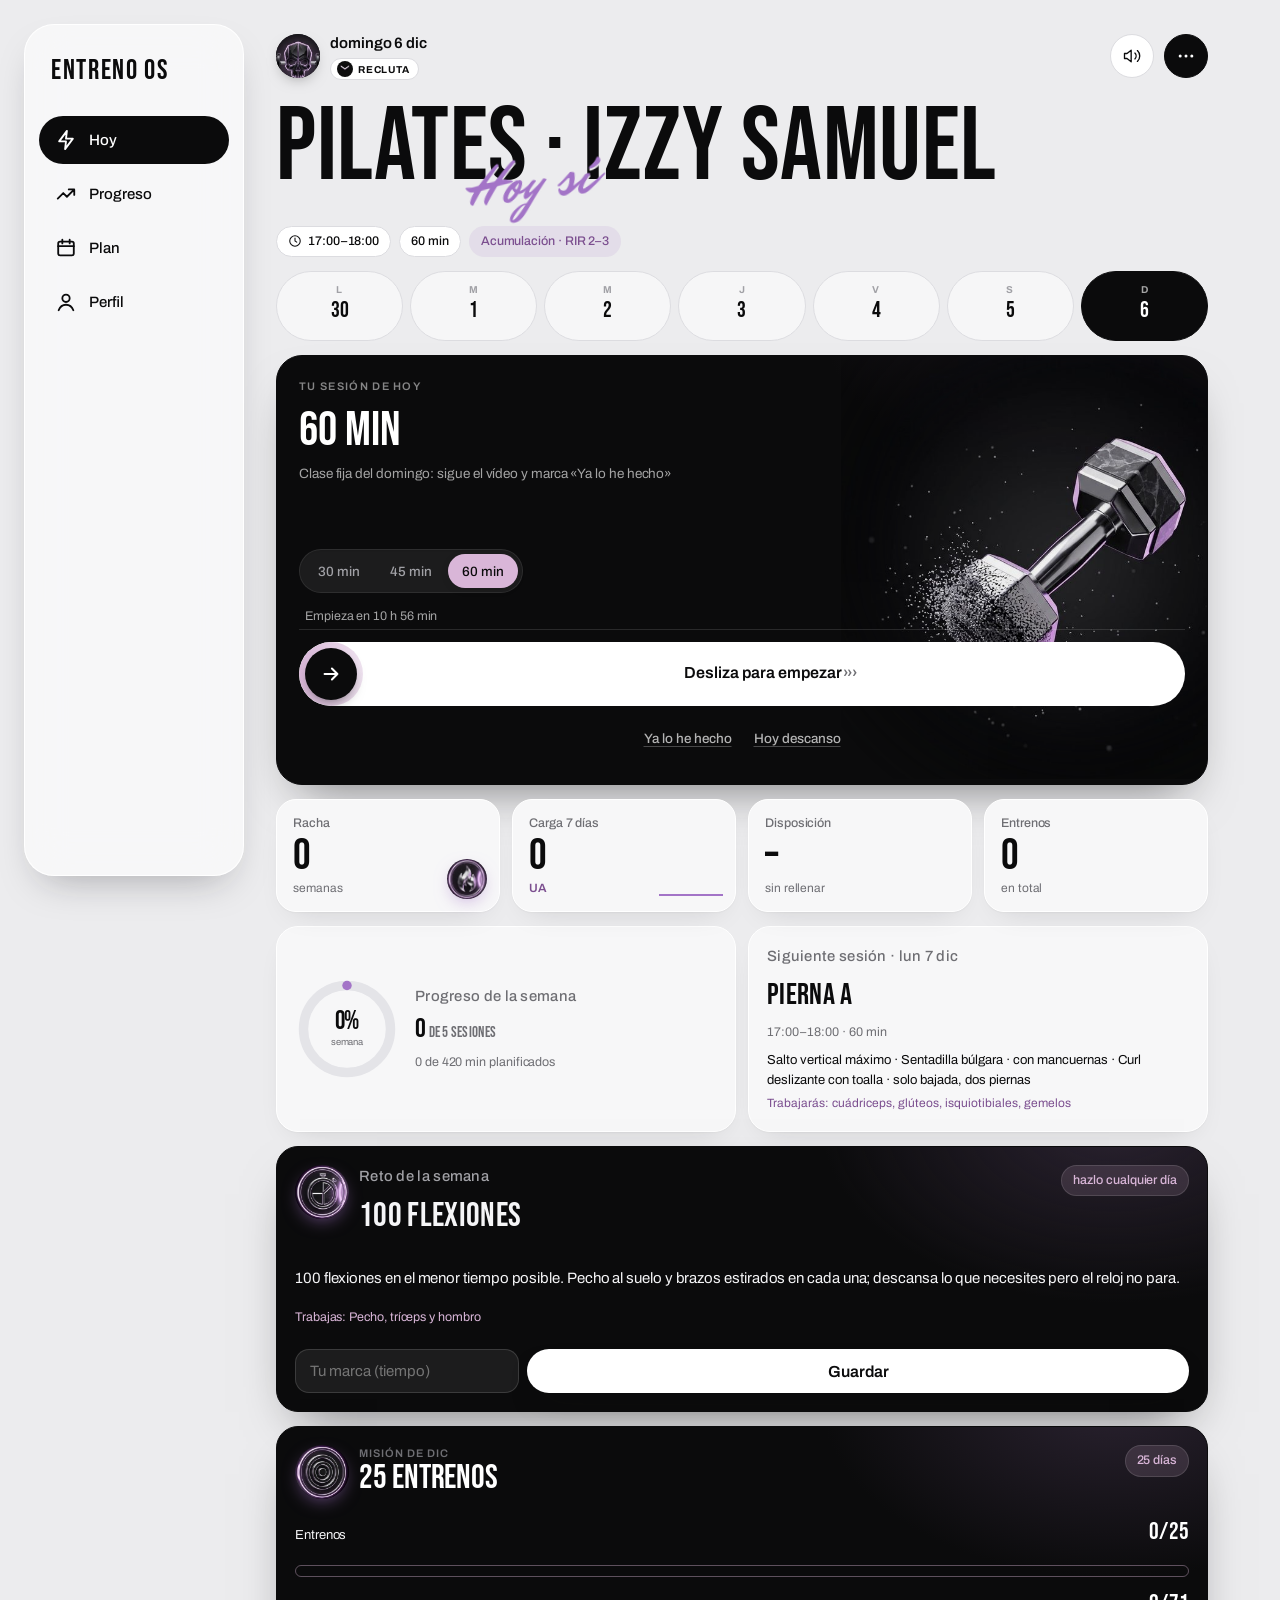
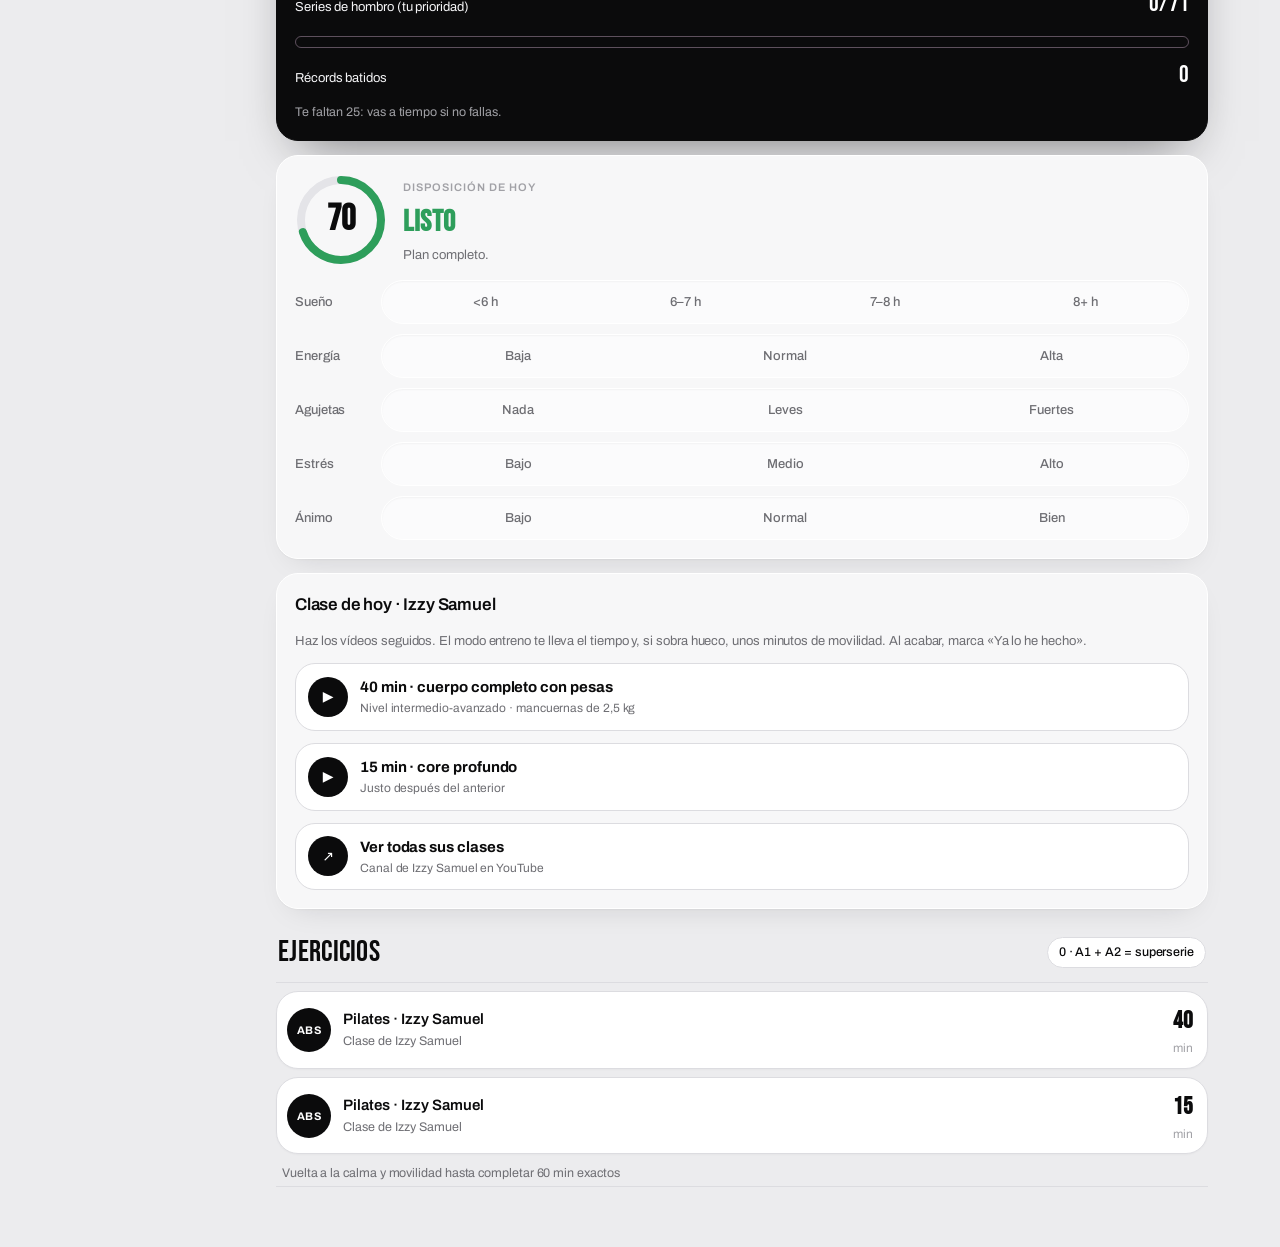
==== commit 8e5cd9da: "Proteína: escribe la comida entera en lenguaje normal y calcula la estimación Co-Authored-By: Claude" ====
--- a/index.html
+++ b/index.html
@@ -785,6 +785,29 @@
 .switch::after{background:#fff;box-shadow:0 2px 4px rgba(0,0,0,.2)}.switch[aria-pressed="true"]::after{background:#fff}
 .reto .lab{color:#A1A1A6}.reto p{color:#F5F5F7}
 .dsp .firma{bottom:-2px}
+
+/* Proteína: buscador de alimentos */
+.pfind{margin-top:14px}.pfind input{width:100%;box-sizing:border-box;min-height:48px;border-radius:14px;border:1px solid var(--line);background:#fff;color:var(--ink);padding:0 14px;font:inherit;font-size:16px}
+#pfres{display:flex;flex-direction:column;gap:6px;margin-top:6px}#pfres:empty{display:none}
+#pfres button{display:flex;justify-content:space-between;align-items:center;gap:10px;text-align:left;background:#fff;border:1px solid var(--line);border-radius:12px;padding:10px 12px;font:inherit;color:var(--ink);cursor:pointer;min-height:46px}
+#pfres button small{color:var(--fg2);font-size:12px;white-space:nowrap}#pfres button i{font-style:normal;font-size:11px;background:var(--ink);color:#fff;border-radius:999px;padding:1px 7px;margin-left:4px}
+.pfed{margin-top:10px;background:#fff;border:1px solid var(--line);border-radius:16px;padding:14px;display:flex;flex-direction:column;gap:10px}
+.pfed-h b{display:block;font-size:16px}.pfed-h span{font-size:12.5px;color:var(--fg2)}
+.pfpor{display:flex;flex-wrap:wrap;gap:6px}.pfpor button{border:1px solid var(--line);background:#fff;color:var(--ink);border-radius:999px;min-height:36px;padding:0 12px;font:500 13px var(--f-ui);cursor:pointer}.pfpor button[aria-pressed="true"]{background:var(--ink);color:#fff;border-color:var(--ink)}
+.pfq{display:flex;align-items:center;gap:8px;flex-wrap:wrap}.pfq>button{width:40px;height:40px;border-radius:50%;border:1px solid var(--line);background:#fff;font-size:20px;cursor:pointer;color:var(--ink)}.pfq>b{min-width:28px;text-align:center;font-size:18px}.pfq>span{color:var(--fg2)}
+.pfq label{display:flex;align-items:center;gap:6px;color:var(--fg2);font-size:14px}.pfq input{width:86px;min-height:40px;border-radius:10px;border:1px solid var(--line);padding:0 10px;font:inherit;font-size:16px;color:var(--ink);background:#fff}
+.pfres-t{display:flex;justify-content:space-between;align-items:baseline;border-top:1px solid var(--line);padding-top:10px}.pfres-t span{color:var(--fg2);font-size:13px}.pfres-t b{font-family:"Bebas Neue",var(--f-ui);font-size:30px;font-weight:400;color:var(--acc3)}
+.pfbtn{display:flex;gap:8px}.pfbtn .primary{flex:1;min-height:46px}
+.pflog{margin-top:12px;display:flex;flex-direction:column}.pflog div{display:grid;grid-template-columns:1fr auto auto;gap:10px;align-items:center;padding:8px 0;border-bottom:1px solid var(--line);font-size:14px}.pflog b{font-weight:600}.pflog button{width:32px;height:32px;border-radius:50%;border:0;background:var(--s2,#f2f2f4);font-size:16px;cursor:pointer;color:var(--fg2)}
+#pfed:empty{display:none}.toast{color:#fff}.pfmy{margin-top:12px}.pfmy summary{cursor:pointer;font-size:13.5px;font-weight:600}.pfmyf{display:grid;gap:8px}.pfmyf input{min-height:44px;border-radius:12px;border:1px solid var(--line);padding:0 12px;font:inherit;font-size:16px;background:#fff;color:var(--ink)}
+
+.pfind textarea{width:100%;box-sizing:border-box;min-height:64px;border-radius:14px;border:1px solid var(--line);background:#fff;color:var(--ink);padding:12px 14px;font:inherit;font-size:16px;line-height:1.35;resize:vertical}
+.meal{margin-top:8px;background:#fff;border:1px solid var(--line);border-radius:16px;padding:6px 14px 14px;display:flex;flex-direction:column}
+.mrow2{display:grid;grid-template-columns:1fr auto auto auto;gap:8px;align-items:center;padding:9px 0;border-bottom:1px solid var(--line)}
+.mrow2 b{display:block;font-size:14.5px;font-weight:600}.mrow2 small{display:block;color:var(--fg2);font-size:12px;margin-top:1px}
+.mrow2 label{display:flex;align-items:center;gap:3px;color:var(--fg2);font-size:12px}.mrow2 input{width:58px;min-height:34px;border-radius:9px;border:1px solid var(--line);padding:0 6px;font:inherit;font-size:15px;color:var(--ink);text-align:right;background:#fff}
+.mrow2 span{font-weight:700;font-size:14px;min-width:48px;text-align:right}.mrow2 button{width:30px;height:30px;border-radius:50%;border:0;background:var(--s2,#f2f2f4);color:var(--fg2);font-size:15px;cursor:pointer}
+.mbad{font-size:12.5px;color:#9a3b3b;margin:10px 0 0}.meal .pfres-t{margin-top:10px}.meal .pfbtn{margin-top:10px}
 </style>
 
 <nav class="tabs" aria-label="Secciones">
@@ -2391,6 +2414,288 @@
   <p class="sub" style="font-size:11px;color:var(--fg3)">Tus fotos de ejercicios se guardan solo en este dispositivo.</p>
   </section>`;
 }
+/* ============ Proteína por alimento ============
+   Gramos de proteína por 100 g (o 100 ml) de la parte comestible, redondeados.
+   Fuentes: BEDCA (Base de Datos Española de Composición de Alimentos, AESAN) y USDA FoodData Central.
+   Formato: [nombre, sinónimos separados por |, proteína/100, "g"|"ml", raciones [[texto, gramos]]] — la primera ración es la habitual. */
+const FOODS=[
+/* Huevos */
+["Huevo","huevos|huevo cocido|huevo frito|tortilla francesa|revuelto",12.6,"g",[["1 huevo (M)",55],["1 huevo (L)",62]]],
+["Clara de huevo","claras|clara liquida|claras pasteurizadas",10.9,"g",[["1 clara",33],["100 ml de claras",100]]],
+["Yema de huevo","yemas",16,"g",[["1 yema",17]]],
+["Tortilla de patatas","tortilla española|pincho de tortilla",6.5,"g",[["1 pincho",110],["1 ración",180]]],
+/* Lácteos */
+["Leche semidesnatada","leche|vaso de leche",3.3,"ml",[["1 vaso (250 ml)",250],["1 taza (200 ml)",200]]],
+["Leche entera","leche",3.2,"ml",[["1 vaso (250 ml)",250],["1 taza (200 ml)",200]]],
+["Leche desnatada","leche",3.4,"ml",[["1 vaso (250 ml)",250],["1 taza (200 ml)",200]]],
+["Leche sin lactosa","leche",3.2,"ml",[["1 vaso (250 ml)",250]]],
+["Leche proteica","leche proteinas|leche +proteinas|batido proteico",6,"ml",[["1 vaso (250 ml)",250],["1 botella (330 ml)",330]]],
+["Café con leche","cafe|cortado|cafe con leche|cafe con leche de avena|manchado",1.7,"ml",[["1 taza (200 ml)",200],["1 cortado (100 ml)",100]]],
+["Batido de cacao","cacaolat|chocolate con leche bebida|batido de chocolate|batido de cacao",3.3,"ml",[["1 botella (200 ml)",200],["1 vaso (250 ml)",250]]],
+["Bebida de soja","leche de soja|soja",3.3,"ml",[["1 vaso (250 ml)",250]]],
+["Bebida de avena","leche de avena",0.8,"ml",[["1 vaso (250 ml)",250]]],
+["Bebida de almendra","leche de almendra",0.5,"ml",[["1 vaso (250 ml)",250]]],
+["Yogur natural","yogur|yogurt",3.8,"g",[["1 yogur",125]]],
+["Yogur griego","yogur griego|griego",3.5,"g",[["1 yogur",125]]],
+["Yogur proteico","yogur proteinas|yogur +proteinas|yopro|danone pro",10,"g",[["1 yogur (200 g)",200],["1 yogur (160 g)",160]]],
+["Skyr","skyr|yogur islandes",11,"g",[["1 envase (150 g)",150]]],
+["Kéfir","kefir",3.5,"g",[["1 vaso (200 g)",200],["1 botella (500 g)",500]]],
+["Queso fresco batido 0%","queso batido|queso fresco batido|quark",8,"g",[["1 tarrina (250 g)",250],["1 ración (125 g)",125]]],
+["Queso fresco batido proteico","queso batido proteinas",12,"g",[["1 tarrina (200 g)",200]]],
+["Queso fresco (tipo Burgos)","queso burgos|queso fresco|burgos",12,"g",[["1 ración (60 g)",60],["1 tarrina (250 g)",250]]],
+["Requesón","requeson|cottage|queso cottage",11,"g",[["1 ración (100 g)",100]]],
+["Mozzarella","mozarella|mozzarella fresca",18,"g",[["1 bola (125 g)",125],["1 ración (50 g)",50]]],
+["Queso curado","queso manchego|manchego curado|queso viejo",32,"g",[["1 cuña o 3 lonchas (30 g)",30]]],
+["Queso semicurado","queso|queso manchego semi",26,"g",[["3 lonchas (30 g)",30]]],
+["Queso de Mahón","mahon|maó|queso menorquin",26,"g",[["3 lonchas (30 g)",30]]],
+["Queso tierno","queso tierno|queso en lonchas|lonchas de queso|havarti|edam|gouda",24,"g",[["1 loncha (20 g)",20],["3 lonchas (60 g)",60]]],
+["Queso en lonchas fundido","tranchetes|queso sandwich|queso fundido",13,"g",[["1 loncha (17 g)",17]]],
+["Parmesano","parmigiano|grana padano|queso rallado parmesano",35,"g",[["1 cucharada rallado (8 g)",8],["1 ración (30 g)",30]]],
+["Queso rallado","queso rallado pizza|emmental rallado",27,"g",[["1 puñado (30 g)",30]]],
+["Queso feta","feta",14,"g",[["1 ración (40 g)",40]]],
+["Queso de cabra (rulo)","rulo de cabra|queso cabra",18,"g",[["2 rodajas (40 g)",40]]],
+["Queso brie o camembert","brie|camembert",20,"g",[["1 ración (30 g)",30]]],
+["Queso crema","philadelphia|queso untar",6,"g",[["1 cucharada (20 g)",20]]],
+["Natillas o flan","natillas|flan|postre lacteo",3.8,"g",[["1 unidad (125 g)",125]]],
+["Helado","helado de nata|helado chocolate",3.5,"g",[["1 bola (60 g)",60],["1 tarrina (100 g)",100]]],
+/* Suplementos */
+["Proteína whey (polvo)","whey|proteina en polvo|batido de proteinas|scoop|cacito|isolate|caseina",78,"g",[["1 cacito (30 g)",30]]],
+["Proteína vegetal (polvo)","proteina vegana|proteina guisante",75,"g",[["1 cacito (30 g)",30]]],
+["Barrita de proteínas","barrita proteica|protein bar",33,"g",[["1 barrita (60 g)",60],["1 barrita (45 g)",45]]],
+/* Aves */
+["Pechuga de pollo (cocinada)","pollo|pechuga|pollo a la plancha|filete de pollo|pollo cocido",31,"g",[["1 filete (120 g)",120],["1 pechuga entera (200 g)",200]]],
+["Pechuga de pollo (peso en crudo)","pollo crudo|pechuga cruda",22.5,"g",[["1 filete (150 g)",150],["1 bandeja (500 g)",500]]],
+["Muslo o contramuslo de pollo (cocinado)","muslo|contramuslo|pollo asado|alitas",25,"g",[["1 muslo sin hueso (90 g)",90],["2 contramuslos (150 g)",150]]],
+["Pollo asado con piel","pollo asado|pollo al ast",27,"g",[["1 cuarto (150 g de carne)",150]]],
+["Pavo (pechuga cocinada)","pavo|filete de pavo",29,"g",[["1 filete (120 g)",120]]],
+["Pechuga de pavo en lonchas","fiambre de pavo|pavo en lonchas|lonchas de pavo|pavo braseado",19,"g",[["1 loncha (12 g)",12],["1 sobre (100 g)",100]]],
+["Pollo empanado o nuggets","nuggets|pollo empanado|tiras de pollo|fingers",15,"g",[["5 nuggets (90 g)",90]]],
+/* Carne */
+["Ternera (filete cocinado)","ternera|filete|bistec|entrecot|solomillo de ternera|vaca|buey",30,"g",[["1 filete (150 g)",150]]],
+["Carne picada (cocinada)","carne picada|picada|bolonesa",26,"g",[["1 ración (120 g)",120]]],
+["Hamburguesa de ternera (peso en crudo)","hamburguesa|burger",18,"g",[["1 hamburguesa (110 g)",110],["1 hamburguesa grande (180 g)",180]]],
+["Lomo de cerdo (cocinado)","lomo|cinta de lomo|cerdo|chuleta|chuletas",29,"g",[["2 filetes (120 g)",120],["1 chuleta sin hueso (150 g)",150]]],
+["Solomillo de cerdo (cocinado)","solomillo|solomillo de cerdo",28,"g",[["1 ración (150 g)",150]]],
+["Secreto o presa ibérica (cocinado)","secreto|presa|pluma|iberico",22,"g",[["1 ración (150 g)",150]]],
+["Costillas de cerdo (cocinadas)","costillas|costilla",24,"g",[["1 ración de carne (150 g)",150]]],
+["Cordero (cocinado)","cordero|chuletillas",25,"g",[["1 ración de carne (130 g)",130]]],
+["Conejo (cocinado)","conejo",29,"g",[["1 ración de carne (150 g)",150]]],
+["Hígado","higado",20,"g",[["1 filete (100 g)",100]]],
+["Albóndigas en salsa","albondigas",12,"g",[["1 plato (250 g)",250],["5 albóndigas (150 g)",150]]],
+["Croquetas","croqueta|croquetas de jamon|croquetas de pollo",7,"g",[["1 croqueta (35 g)",35],["6 croquetas (210 g)",210]]],
+["Filete empanado o San Jacobo","escalope|empanado|san jacobo|milanesa",18,"g",[["1 unidad (130 g)",130]]],
+/* Embutidos */
+["Jamón serrano","jamon|serrano|jamon curado",30,"g",[["1 loncha (15 g)",15],["1 ración (50 g)",50]]],
+["Jamón ibérico","iberico|pata negra",31,"g",[["1 ración (50 g)",50]]],
+["Jamón cocido (york)","york|jamon de york|jamon cocido|fiambre",19,"g",[["1 loncha (15 g)",15],["1 sobre (100 g)",100]]],
+["Lomo embuchado","lomo curado|lomo iberico",45,"g",[["5 lonchas (30 g)",30]]],
+["Chorizo","chorizo",24,"g",[["5 rodajas (30 g)",30]]],
+["Salchichón o fuet","salchichon|fuet|longaniza",26,"g",[["1 ración (30 g)",30]]],
+["Sobrasada","sobrassada|sobrasada mallorquina",14,"g",[["1 ración (30 g)",30]]],
+["Butifarra o botifarró","butifarra|botifarron|botifarro|camaiot",14,"g",[["1 ración (50 g)",50]]],
+["Mortadela","mortadela|chopped",13,"g",[["2 lonchas (30 g)",30]]],
+["Beicon (cocinado)","bacon|beicon|panceta",30,"g",[["3 tiras (30 g)",30]]],
+["Salchichas","salchicha|frankfurt|perrito",12,"g",[["1 salchicha (45 g)",45],["1 salchicha fresca (70 g)",70]]],
+/* Pescado y marisco */
+["Atún en lata (escurrido)","atun|atun en lata|lata de atun|atun claro|bonito",26,"g",[["1 lata pequeña (56 g)",56],["1 lata grande (112 g)",112]]],
+["Atún fresco (cocinado)","atun fresco|tataki",30,"g",[["1 filete (150 g)",150]]],
+["Salmón (cocinado)","salmon",25,"g",[["1 filete (150 g)",150]]],
+["Salmón ahumado","salmon ahumado",22,"g",[["1 sobre (100 g)",100],["2 lonchas (40 g)",40]]],
+["Merluza (cocinada)","merluza|pescado blanco|lenguado|gallo|abadejo",22,"g",[["1 filete (150 g)",150]]],
+["Bacalao (cocinado)","bacalao",23,"g",[["1 lomo (150 g)",150]]],
+["Dorada o lubina (cocinada)","dorada|lubina|corvina|pescado",24,"g",[["1 ración (150 g)",150]]],
+["Emperador o pez espada (cocinado)","emperador|pez espada",25,"g",[["1 rodaja (150 g)",150]]],
+["Sardinas en lata","sardinas|sardinillas",24,"g",[["1 lata (85 g escurridas)",85]]],
+["Caballa en lata","caballa|melva",23,"g",[["1 lata (85 g escurrida)",85]]],
+["Sardinas o boquerones frescos (cocinados)","boquerones|sardinas a la plancha|pescaito frito",25,"g",[["1 ración (120 g)",120]]],
+["Boquerones en vinagre","boquerones en vinagre",18,"g",[["1 ración (60 g)",60]]],
+["Anchoas en aceite","anchoas",29,"g",[["1 lata (30 g)",30]]],
+["Gambas o langostinos (cocidos)","gambas|langostinos|camarones|gambas al ajillo|marisco",22,"g",[["10 gambas peladas (100 g)",100],["1 ración (150 g)",150]]],
+["Calamares o sepia (plancha)","calamar|calamares|sepia|chipirones|pota",18,"g",[["1 ración (150 g)",150]]],
+["Calamares a la romana","calamares fritos|rabas|bocadillo de calamares",11,"g",[["1 ración (150 g)",150]]],
+["Pulpo (cocido)","pulpo|pulpo a la gallega",28,"g",[["1 ración (150 g)",150]]],
+["Mejillones (cocidos)","mejillones|almejas|berberechos",20,"g",[["1 ración de carne (100 g)",100]]],
+["Mejillones en escabeche (lata)","mejillones en lata",16,"g",[["1 lata (70 g escurridos)",70]]],
+["Surimi o palitos de cangrejo","surimi|palitos de cangrejo|gulas",7,"g",[["5 palitos (80 g)",80]]],
+/* Legumbres y proteína vegetal */
+["Lentejas (cocidas)","lentejas|lentejas guisadas|bote de lentejas",9,"g",[["1 plato (250 g)",250],["1 bote escurrido (250 g)",250]]],
+["Lentejas (secas)","lentejas crudas",24,"g",[["1 ración en seco (70 g)",70]]],
+["Garbanzos (cocidos)","garbanzos|cocido|garbanzos de bote",9,"g",[["1 plato (250 g)",250],["1 bote escurrido (250 g)",250]]],
+["Garbanzos (secos)","garbanzos crudos",20,"g",[["1 ración en seco (70 g)",70]]],
+["Alubias o judías blancas (cocidas)","alubias|judias blancas|frijoles|fabada|alubias rojas",8.5,"g",[["1 plato (250 g)",250]]],
+["Guisantes","guisantes|chicharos",5.5,"g",[["1 ración (150 g)",150]]],
+["Habas (cocidas)","habas",7.6,"g",[["1 ración (150 g)",150]]],
+["Edamame","edamame",11,"g",[["1 ración (100 g)",100]]],
+["Hummus","humus|hummus",8,"g",[["2 cucharadas (40 g)",40],["1 tarrina (240 g)",240]]],
+["Tofu firme","tofu",13,"g",[["1 ración (125 g)",125]]],
+["Tempeh","tempe",19,"g",[["1 ración (100 g)",100]]],
+["Seitán","seitan",25,"g",[["1 ración (100 g)",100]]],
+["Soja texturizada (seca)","soja texturizada|proteina de soja",50,"g",[["1 ración en seco (50 g)",50]]],
+["Heura u otra carne vegetal","heura|carne vegetal|hamburguesa vegetal|beyond",20,"g",[["1 ración (100 g)",100]]],
+/* Frutos secos y semillas */
+["Cacahuetes","cacahuete|mani",26,"g",[["1 puñado (30 g)",30]]],
+["Crema de cacahuete","mantequilla de cacahuete|peanut butter",25,"g",[["1 cucharada (16 g)",16]]],
+["Almendras","almendra",21,"g",[["1 puñado (30 g)",30]]],
+["Nueces","nuez",15,"g",[["1 puñado (30 g)",30]]],
+["Anacardos","anacardo",18,"g",[["1 puñado (30 g)",30]]],
+["Pistachos","pistacho",20,"g",[["1 puñado pelados (30 g)",30]]],
+["Avellanas","avellana",15,"g",[["1 puñado (30 g)",30]]],
+["Frutos secos variados","frutos secos|mix de frutos secos",18,"g",[["1 puñado (30 g)",30]]],
+["Pipas de girasol (peladas)","pipas",21,"g",[["1 puñado (30 g)",30]]],
+["Pipas de calabaza","semillas de calabaza",30,"g",[["1 puñado (30 g)",30]]],
+["Semillas de chía, lino o sésamo","chia|lino|sesamo|semillas",18,"g",[["1 cucharada (12 g)",12]]],
+/* Cereales, pan y platos */
+["Pan (barra blanca)","pan|barra|baguette|bocadillo pan|pa amb oli",8.5,"g",[["1/4 de barra (60 g)",60],["1/2 barra (120 g)",120],["1 rebanada (30 g)",30]]],
+["Pan integral","pan integral|pan moreno|pan negro|pan de centeno|pan multicereal|pan de semillas",9,"g",[["1 rebanada (35 g)",35],["1/4 de barra (60 g)",60]]],
+["Pan de molde","pan bimbo|pan de molde|sandwich",8,"g",[["1 rebanada (25 g)",25],["2 rebanadas (50 g)",50]]],
+["Biscotes o tostadas","tostadas|biscotes|pan tostado|picos|regañas",11,"g",[["1 tostada (8 g)",8],["3 tostadas (24 g)",24]]],
+["Tortilla de trigo (wrap)","wrap|fajitas|tortilla mexicana|burrito",8.5,"g",[["1 tortilla (60 g)",60]]],
+["Pasta (cocida)","pasta|macarrones|espaguetis|espagueti|fideos|tallarines|lasaña",5.8,"g",[["1 plato (250 g)",250]]],
+["Pasta (en seco)","pasta cruda|macarrones crudos",12.5,"g",[["1 ración en seco (80 g)",80],["1 ración grande (120 g)",120]]],
+["Arroz (cocido)","arroz|arroz blanco|arroz integral|risotto",2.7,"g",[["1 plato (200 g)",200]]],
+["Arroz (en seco)","arroz crudo",7,"g",[["1 ración en seco (80 g)",80]]],
+["Paella","paella|arroz con pollo|arroz caldoso|arroz brut|arroz a banda",8,"g",[["1 plato (300 g)",300]]],
+["Copos de avena","avena|porridge|gachas",13.5,"g",[["1 ración (40 g)",40],["1 ración grande (60 g)",60]]],
+["Cereales de desayuno","cereales|corn flakes|muesli|granola|special k",8,"g",[["1 bol (40 g)",40]]],
+["Quinoa (cocida)","quinoa",4.4,"g",[["1 ración (150 g)",150]]],
+["Cuscús (cocido)","cuscus",3.8,"g",[["1 ración (150 g)",150]]],
+["Patata (cocida o al horno)","patata|patatas|pure de patata",2,"g",[["1 patata mediana (170 g)",170]]],
+["Patatas fritas","patatas fritas|patatas de bolsa|chips",6.5,"g",[["1 bolsa pequeña (40 g)",40],["1 ración de bar (150 g)",150]]],
+["Boniato","batata|boniato",1.6,"g",[["1 boniato (200 g)",200]]],
+["Pizza","pizza|pizza margarita|pizza barbacoa",11,"g",[["1 porción (110 g)",110],["1 pizza individual (300 g)",300],["1 pizza mediana entera (450 g)",450]]],
+["Hamburguesa completa (bar o cadena)","big mac|whopper|hamburguesa con pan",12,"g",[["1 hamburguesa (220 g)",220]]],
+["Kebab o dürüm","kebab|durum|doner|shawarma",10,"g",[["1 dürüm (350 g)",350],["1 kebab en pan (300 g)",300]]],
+["Sushi","sushi|maki|nigiri|california roll",6,"g",[["1 pieza (30 g)",30],["12 piezas (360 g)",360]]],
+["Ensaimada","ensaimada|ensaimada mallorquina",7.5,"g",[["1 ensaimada individual (60 g)",60]]],
+["Croissant o bollería","croissant|cruasan|bolleria|napolitana|donut|magdalena|muffin",7,"g",[["1 unidad (60 g)",60]]],
+["Galletas","galletas|galletas maria|cookies",7,"g",[["4 galletas (30 g)",30]]],
+/* Fruta y verdura */
+["Plátano","platano|banana",1.2,"g",[["1 plátano (120 g)",120]]],
+["Manzana o pera","manzana|pera",0.3,"g",[["1 pieza (180 g)",180]]],
+["Naranja o mandarina","naranja|mandarina|zumo de naranja",0.9,"g",[["1 pieza (160 g)",160]]],
+["Fruta (otras)","fresas|kiwi|uvas|melocoton|mango|sandia|melon|pina|fruta",0.8,"g",[["1 ración (150 g)",150]]],
+["Aguacate","aguacate|guacamole",2,"g",[["1/2 aguacate (70 g)",70]]],
+["Dátiles o pasas","datiles|pasas|fruta seca|higos secos",2.7,"g",[["1 puñado (30 g)",30]]],
+["Brócoli o espinacas","brocoli|espinacas|acelgas|kale|coles de bruselas",2.8,"g",[["1 ración (150 g)",150]]],
+["Champiñones o setas","champiñones|setas|champinon",3,"g",[["1 ración (150 g)",150]]],
+["Espárragos o alcachofas","esparragos|alcachofas",2.5,"g",[["1 ración (150 g)",150]]],
+["Verdura (otras)","verdura|ensalada|lechuga|tomate|pimiento|calabacin|berenjena|zanahoria|judias verdes|coliflor|cebolla|gazpacho|crema de verduras|pisto",1.3,"g",[["1 ración (200 g)",200],["1 plato de ensalada (150 g)",150]]],
+["Maíz dulce","maiz",3.3,"g",[["1 lata pequeña (140 g)",140]]],
+/* Otros */
+["Chocolate negro","chocolate negro|chocolate 70|chocolate 85",8,"g",[["2 onzas (20 g)",20]]],
+["Chocolate con leche","chocolate con leche|kinder|bombones",7.5,"g",[["2 onzas (20 g)",20]]],
+["Crema de cacao","nutella|nocilla",6,"g",[["1 cucharada (20 g)",20]]],
+["Cacao puro en polvo","cacao puro|cacao desgrasado",20,"g",[["1 cucharada (10 g)",10]]],
+["Cacao soluble","cola cao|colacao|nesquik|cacao soluble|cacao en polvo",6,"g",[["2 cucharadas (15 g)",15]]],
+["Aceite, mantequilla o mermelada","aceite|aceite de oliva|aove|mantequilla|margarina|mermelada|miel|azucar|tomate rallado",0.5,"g",[["1 cucharada (10 g)",10]]],
+["Aceitunas","aceitunas|olivas",1,"g",[["10 aceitunas (40 g)",40]]],
+["Cerveza","cerveza|caña|tercio|cervezas|cañas",0.4,"ml",[["1 caña (200 ml)",200],["1 tercio (330 ml)",330]]]
+].map((f,i)=>({id:"f"+i,n:f[0],al:f[1],p:f[2],u:f[3],por:f[4]}));
+const fnorm=t=>String(t||"").toLowerCase().normalize("NFD").replace(/[̀-ͯ]/g,"").replace(/[^a-z0-9ñ ]/g," ").replace(/\s+/g," ").trim();
+const FSTOP=new Set(["de","del","la","el","los","las","un","una","unos","unas","con","y","a","al","en","mi","me","he","comido","tomado"]);
+function foodAll(){return[...(S.myfoods||[]).map(f=>({...f,mine:1})),...FOODS]}
+/* Entiende «2 huevos», «150 g de pollo», «medio plato de lentejas», «250 ml leche» */
+function foodParse(q){let t=fnorm(q).replace(/\bmedio\b|\bmedia\b/,"0.5").replace(/\bun\b|\buna\b/,"1").replace(/\bdos\b/,"2").replace(/\btres\b/,"3").replace(/\bcuatro\b/,"4");
+  const m=String(q).replace(",",".").match(/(\d+(?:\.\d+)?)\s*(kg|g|gr|gramos|ml|l|litros?)?\b/i);let qty=null,unit=null;
+  if(m){qty=+m[1];unit=(m[2]||"").toLowerCase();if(unit==="kg"){qty*=1000;unit="g"}else if(unit==="l"||unit.startsWith("litro")){qty*=1000;unit="ml"}else if(unit.startsWith("g")||unit==="gramos")unit="g";else if(unit!=="ml")unit=null}
+  else{const w=t.match(/^(0\.5|1|2|3|4)\b/);if(w)qty=+w[1]}
+  const words=t.replace(/\d+(\.\d+)?\s*(kg|g|gr|gramos|ml|l|litros?)?\b/g," ").split(" ").filter(w=>w&&!FSTOP.has(w)&&!/^(0\.5|\d+)$/.test(w)&&!/^(plato|platos|racion|raciones|vaso|vasos|lata|latas|puñado|cucharada|cucharadas|unidad|unidades|filete|filetes|loncha|lonchas|trozo|bol|taza|tazas|pieza|piezas|bote|sobre)$/.test(w));
+  return{qty,unit,words}}
+function foodSearch(q){const{words}=foodParse(q);if(!words.length)return[];
+  const stem=w=>w.length>4?w.replace(/(es|s)$/,""):w;
+  return foodAll().map(f=>{const nm=fnorm(f.n),hay=nm+" "+fnorm(f.al||"");let sc=0;
+      for(const w0 of words){const w=stem(w0);if(!(" "+hay).includes(" "+w))return null;sc+=(" "+nm).includes(" "+w)?3:1}
+      const qj=words.join(" ");if((f.al||"").split("|").some(a=>fnorm(a)===qj)||fnorm(f.n)===qj)sc+=6;
+      if(nm.startsWith(stem(words[0])))sc+=3;if(f.mine)sc+=2;return{f,sc:sc-(f.mine?0:+f.id.slice(1))/1000}})
+    .filter(Boolean).sort((a,b)=>b.sc-a.sc).slice(0,7).map(x=>x.f)}
+const fround=v=>Math.round(v*10)/10;
+const fprot=(f,g)=>f.p*g/100;
+let PF=null;/* {id, g, por, n} alimento abierto para apuntar */
+function pfFind(id){return foodAll().find(f=>f.id===id)}
+function pfOpen(id,q){const f=pfFind(id);if(!f)return;const{qty,unit}=foodParse(q||"");const base=f.por[0][1];
+  PF=unit&&qty?{id,g:qty,por:-1,n:1}:{id,g:base*(qty||1),por:0,n:qty||1};drawPF()}
+function pfEditor(){if(!PF)return"";const f=pfFind(PF.id);if(!f)return"";const pr=fprot(f,PF.g),u=f.u==="ml"?"ml":"g";
+  return`<div class="pfed"><div class="pfed-h"><b>${esc(f.n)}</b><span>${String(f.p).replace(".",",")} g de proteína por 100 ${u}</span></div>
+   <div class="pfpor">${f.por.map((p,i)=>`<button data-pfpor="${i}" aria-pressed="${PF.por===i}">${esc(p[0])}</button>`).join("")}</div>
+   <div class="pfq">${PF.por>=0?`<button data-pfstep="-1" aria-label="Menos">−</button><b>${String(PF.n).replace(".",",")}</b><button data-pfstep="1" aria-label="Más">+</button><span>×</span>`:""}<label><input id="pfg" type="number" inputmode="decimal" min="0" step="5" value="${Math.round(PF.g)}"> ${u}</label></div>
+   <div class="pfres-t"><span>Proteína estimada</span><b>${fround(pr).toString().replace(".",",")} g</b></div>
+   <div class="pfbtn"><button class="primary" data-pfadd>Apuntar</button><button class="btn" data-pfcancel>Cancelar</button></div></div>`}
+function drawPF(){const e=document.getElementById("pfed");if(e)e.innerHTML=pfEditor();const r=document.getElementById("pfres");if(r&&PF)r.innerHTML=""}
+function pfResults(q){const r=document.getElementById("pfres");if(!r)return;const L=foodSearch(q);
+  r.innerHTML=!fnorm(q)?"":L.length?L.map(f=>`<button data-pfpick="${f.id}"><span>${esc(f.n)}${f.mine?' <i>tuyo</i>':""}</span><small>${esc(f.por[0][0])} ≈ ${Math.round(fprot(f,f.por[0][1]))} g</small></button>`).join("")
+   :`<p class="sub" style="font-size:12.5px;margin:6px 2px">No lo tengo. Añádelo abajo con la etiqueta, o apunta a ojo.</p>`}
+function protLogHTML(t){const L=((S.protlog||{})[t]||[]);if(!L.length)return"";
+  return`<div class="pflog">${L.map((x,i)=>`<div><span>${esc(x.q)}</span><b>${String(x.p).replace(".",",")} g</b><button data-pfdel="${i}" aria-label="Quitar">×</button></div>`).join("")}</div>`}
+function protAdd(q,p){const k=todayISO();S.prot=S.prot||{};S.protlog=S.protlog||{};p=fround(p);(S.protlog[k]=S.protlog[k]||[]).push({q,p,at:Date.now()});S.prot[k]=fround((S.prot[k]||0)+p)}
+
+/* ============ Comida escrita en lenguaje normal → proteína estimada ============
+   «4 tostadas de pan moreno, dos de jamón serrano y dos de atún» → pan integral ×4, jamón para 2 tostadas, atún para 2 tostadas */
+const MNUM={un:1,uno:1,una:1,dos:2,tres:3,cuatro:4,cinco:5,seis:6,siete:7,ocho:8,nueve:9,diez:10,once:11,doce:12,trece:13,catorce:14,quince:15,dieciseis:16,veinte:20,treinta:30,medio:.5,media:.5,par:2,docena:12};
+/* Pan de base y cuánto relleno lleva cada tipo de «envase» respecto a una tostada */
+const CONT={tostada:{bread:"Pan (barra blanca)",bg:30,k:1},rebanada:{bread:"Pan (barra blanca)",bg:30,k:1},bocadillo:{bread:"Pan (barra blanca)",bg:100,k:2.5},bocata:{bread:"Pan (barra blanca)",bg:100,k:2.5},sandwich:{bread:"Pan de molde",bg:50,k:1.5},wrap:{bread:"Tortilla de trigo (wrap)",bg:60,k:2},montadito:{bread:"Pan (barra blanca)",bg:25,k:.8},pulga:{bread:"Pan (barra blanca)",bg:40,k:1}};
+const CONTW={tostada:"tostada",tostadas:"tostada",rebanada:"rebanada",rebanadas:"rebanada",bocadillo:"bocadillo",bocadillos:"bocadillo",bocata:"bocata",bocatas:"bocata",sandwich:"sandwich",sandwiches:"sandwich",sandwichs:"sandwich",wrap:"wrap",wraps:"wrap",montadito:"montadito",montaditos:"montadito",pulga:"pulga",pulgas:"pulga"};
+/* Lo que se pone encima de UNA tostada (g) */
+const TOPG={"Jamón serrano":20,"Jamón ibérico":20,"Jamón cocido (york)":20,"Pechuga de pavo en lonchas":20,"Lomo embuchado":15,"Chorizo":15,"Salchichón o fuet":15,"Sobrasada":20,"Mortadela":15,"Atún en lata (escurrido)":28,"Salmón ahumado":25,"Sardinas en lata":30,"Caballa en lata":30,"Anchoas en aceite":10,"Huevo":55,"Queso tierno":20,"Queso semicurado":20,"Queso curado":15,"Queso de Mahón":20,"Queso fresco (tipo Burgos)":30,"Mozzarella":30,"Queso crema":20,"Queso en lonchas fundido":17,"Queso de cabra (rulo)":25,"Aguacate":35,"Crema de cacahuete":16,"Hummus":30,"Verdura (otras)":30,"Tortilla de patatas":60,"Pechuga de pollo (cocinada)":40,"Crema de cacao":20,"Requesón":30,"Beicon (cocinado)":15};
+const UNITW={plato:"plato",platos:"plato",vaso:"vaso",vasos:"vaso",lata:"lata",latas:"lata",loncha:"loncha",lonchas:"loncha",punado:"punado",punados:"punado",cucharada:"cucharada",cucharadas:"cucharada",filete:"filete",filetes:"filete",pieza:"pieza",piezas:"pieza",bol:"bol",boles:"bol",bowl:"bol",taza:"taza",tazas:"taza",racion:"racion",raciones:"racion",bote:"bote",botes:"bote",sobre:"sobre",sobres:"sobre",onza:"onza",onzas:"onza",cacito:"cacito",cacitos:"cacito",scoop:"cacito",scoops:"cacito",botella:"botella",botellas:"botella",tarrina:"tarrina",tarrinas:"tarrina",unidad:"",unidades:"",trozo:"",trozos:"",porcion:"porcion",porciones:"porcion",cuna:"cuna",bola:"bola",bolas:"bola",pinchos:"pincho",pincho:"pincho",};
+const MSTOP=new Set(["de","del","la","el","los","las","con","a","al","en","mi","me","he","comido","tomado","cenado","desayunado","almorzado","merendado","bebido","hoy","para","sin","poco","poca","algo","tipo","grande","grandes","pequeno","pequena","pequenos","mediano","mediana","casero","casera"]);
+const mstem=w=>w.length>4?w.replace(/(es|s)$/,""):w;
+function fByName(n){return foodAll().find(f=>f.n===n)}
+/* El alimento que mejor encaja con unas palabras; acepta palabras de sobra si lo esencial coincide */
+const anorm=a=>fnorm(a).split(" ").filter(w=>w&&!MSTOP.has(w)).join(" ");
+function fMatch(words){if(!words.length)return null;let best=null;
+  for(const f of foodAll()){const nm=" "+fnorm(f.n),hay=nm+" "+fnorm(f.al||"").replace(/\|/g," | ");let m=0,sc=0;
+    for(const w0 of words){const w=mstem(w0);if(hay.includes(" "+w)){m++;sc+=nm.includes(" "+w)?3:1}}
+    if(!m)continue;const qj=words.join(" ");if((f.al||"").split("|").some(a=>anorm(a)===qj)||anorm(f.n)===qj)sc+=6;
+    if((f.al||"").split("|").some(a=>{const A=anorm(a);return A.length>3&&(" "+qj+" ").includes(" "+A+" ")}))sc+=4;
+    const all=m===words.length;sc+=all?5:0;sc+=f.mine?2:0;sc-=(f.mine?0:+f.id.slice(1))/1000;
+    if(!all&&m<Math.ceil(words.length/2))continue;if(!best||sc>best.sc)best={f,sc}}
+  return best&&best.f}
+function porFor(f,unit){if(unit){const syn=unit==="tostada"||unit==="rebanada"?["rebanada","tostada"]:[unit];const i=f.por.findIndex(p=>syn.some(u=>fnorm(p[0]).includes(u)));if(i>=0)return f.por[i]}return f.por[0]}
+const topG=f=>TOPG[f.n]||Math.min(f.por[0][1],30);
+let MPROT=null;function mealProt(){if(MPROT)return MPROT;const set=new Set();foodAll().forEach(f=>[f.n,...String(f.al||"").split("|")].forEach(a=>{const A=fnorm(a);if(/ (con|y|e|mas) /.test(" "+A+" ")&&A.split(" ").length>1)set.add(A)}));return MPROT=[...set].sort((a,b)=>b.length-a.length)}
+function mealNorm(t){t=String(t).toLowerCase().normalize("NFD").replace(/[\u0300-\u036f]/g,"").replace(/(\d),(\d)/g,"$1.$2").replace(/(\d)\/(\d)/g,(m,a,b)=>String(+a/+b)).replace(/[^a-z0-9.,;+ ]/g," ").replace(/\.(?!\d)/g," ").replace(/([,;+])/g," $1 ").replace(/\s+/g," ").trim();
+  t=" "+t+" ";mealProt().forEach(a=>{t=t.split(" "+a+" ").join(" "+a.replace(/ /g,"_")+" ")});t=t.trim().replace(/\bmedia docena\b/g,"6").replace(/\bun par\b/g,"2");
+  return t.replace(/\b[a-z]+\b/g,w=>MNUM[w]!==undefined?String(MNUM[w]):w)}
+function mealParse(text){const raw=String(text||"");if(!raw.trim())return{items:[],bad:[]};
+  /* separadores: coma, punto y coma, salto de línea, «y», «más», «+», «con» (este último = encima de lo anterior) */
+  const parts=mealNorm(raw.replace(/\n/g," , ")).split(/\s*(,|;|\+|\by\b|\be\b|\bmas\b|\bcon\b|\bjunto a\b)\s*/);
+  const items=[],bad=[];let last=null,lastItem=null;
+  for(let i=0;i<parts.length;i+=2){const seg=(parts[i]||"").replace(/_/g," ").trim(),sep=i?parts[i-1]:"";if(!seg)continue;
+    let qty=null,g=null,ml=false;const mg=seg.match(/(\d+(?:\.\d+)?)\s*(kg|g|gr|grs|gramos|ml|l|litro|litros|cl)\b/);
+    if(mg){g=+mg[1];const u=mg[2];if(u==="kg"){g*=1000}else if(u==="l"||u.startsWith("litro")){g*=1000;ml=true}else if(u==="cl"){g*=10;ml=true}else if(u==="ml")ml=true}
+    const mq=seg.replace(mg?mg[0]:"\u0000","").match(/(\d+(?:\.\d+)?)/);if(mq)qty=+mq[1];
+    const toks=seg.replace(mg?mg[0]:"\u0000"," ").replace(/\d+(\.\d+)?/g," ").split(" ").filter(Boolean);
+    const startsDe=toks[0]==="de"||toks[0]==="del";
+    let cont=null,unit=null;const words=[];
+    for(const w of toks){if(CONTW[w]&&!cont)cont=CONTW[w];else if(UNITW[w]!==undefined&&!unit)unit=UNITW[w]||null;else if(!MSTOP.has(w))words.push(w)}
+    if(cont){/* tostadas / bocadillo / sándwich: pan + relleno */
+      const n=qty||1,C=CONT[cont];let bread=fByName(C.bread),fill=null;
+      if(words.length){const f=fMatch(words);if(f&&/^(Pan|Biscotes|Tortilla de trigo)/.test(f.n)){bread=f}else if(f){fill=f}else bad.push(seg)}
+      const bg=(/molde/i.test(bread.n)&&cont!=="sandwich")?25:/integral/i.test(bread.n)&&C.bg===30?35:C.bg;
+      lastItem={f:bread,g:bg*n,d:(n!==1?String(n).replace(".",",")+" × ":"")+(cont==="tostada"||cont==="rebanada"?"tostada":cont)};items.push(lastItem);
+      last={n,k:C.k,cont};
+      if(fill){const fg=topG(fill)*C.k*n;items.push(lastItem={f:fill,g:fg,d:"en "+(n!==1?n+" "+(cont==="tostada"||cont==="rebanada"?"tostadas":cont+"s"):(/^(tostada|rebanada|pulga)$/.test(cont)?"la ":"el ")+(cont==="rebanada"?"tostada":cont))})}
+      continue}
+    if(!words.length&&(qty||unit)&&lastItem&&!cont){/* «pizza, dos porciones»: cantidad para lo anterior */
+      const p=porFor(lastItem.f,unit),n=qty||1;lastItem.g=p[1]*n;lastItem.d=(n!==1?String(n).replace(".",",")+" × ":"")+p[0];continue}
+    const f=fMatch(words);if(!f){if(words.length)bad.push(seg);continue}
+    if(last&&!g&&!unit&&(sep==="con"||startsDe)){/* «dos de jamón», «con tomate»: encima de las tostadas de antes */
+      const n=qty||last.n,fg=topG(f)*last.k*n;items.push(lastItem={f,g:fg,d:"en "+(n!==1?String(n).replace(".",",")+" "+(last.cont==="tostada"||last.cont==="rebanada"?"tostadas":last.cont+"s"):(/^(tostada|rebanada|pulga)$/.test(last.cont)?"la ":"el ")+(last.cont==="rebanada"?"tostada":last.cont))});continue}
+    if(last&&!qty&&!g&&!unit&&(sep==="y"||sep==="e"||sep==="mas")&&TOPG[f.n]){const n=last.n;items.push(lastItem={f,g:topG(f)*last.k*n,d:"en "+(n!==1?String(n).replace(".",",")+" "+(last.cont==="tostada"||last.cont==="rebanada"?"tostadas":last.cont+"s"):(/^(tostada|rebanada|pulga)$/.test(last.cont)?"la ":"el ")+(last.cont==="rebanada"?"tostada":last.cont))});continue}
+    if(sep==="con"&&!last&&!qty&&!g&&!unit){items.push(lastItem={f,g:Math.min(f.por[0][1],100),d:"acompañando"});continue}
+    if(g){items.push(lastItem={f,g,d:Math.round(g)+" "+(ml||f.u==="ml"?"ml":"g")})}
+    else{let p=porFor(f,unit),n=qty||1;if(qty){const one=f.por.find(x=>/^1 /.test(x[0])&&(!unit||fnorm(x[0]).includes(unit)));if(one&&(!unit||fnorm(one[0]).includes(unit)))p=one;else{const lm=p[0].match(/^(\d+)(?:\/(\d+))?\s/);const N=lm?(lm[2]?+lm[1]/+lm[2]:+lm[1]):1;if(N!==1){items.push(lastItem={f,g:p[1]/N*n,d:String(n).replace(".",",")+" "+p[0].replace(/^[\d\/]+\s*/,"").replace(/\s*\(.*\)$/,"")});last=null;continue}}}
+      items.push(lastItem={f,g:p[1]*n,d:(n!==1?String(n).replace(".",",")+" × ":"")+p[0]})}
+    last=null}
+  return{items,bad}}
+let MEAL=null;
+function mealHTML(){if(!MEAL||(!MEAL.items.length&&!MEAL.bad.length))return"";const tot=MEAL.items.reduce((a,x)=>a+fprot(x.f,x.g),0);
+  return`<div class="meal">${MEAL.items.map((x,i)=>`<div class="mrow2"><div><b>${esc(x.f.n)}</b><small>${esc(x.d)}</small></div><label><input data-mg="${i}" type="number" inputmode="decimal" value="${Math.round(x.g)}" aria-label="Gramos">${x.f.u==="ml"?"ml":"g"}</label><span data-mp="${i}">${String(fround(fprot(x.f,x.g))).replace(".",",")} g</span><button data-mdel="${i}" aria-label="Quitar">×</button></div>`).join("")}
+   ${MEAL.bad.length?`<p class="mbad">No he reconocido: ${MEAL.bad.map(b=>"«"+esc(b)+"»").join(", ")}. Escríbelo de otra forma, añádelo con la etiqueta o apúntalo a ojo.</p>`:""}
+   ${MEAL.items.length?`<div class="pfres-t"><span>Proteína estimada</span><b id="mtot">${String(fround(tot)).replace(".",",")} g</b></div><div class="pfbtn"><button class="primary" data-madd>Apuntar comida</button><button class="btn" data-mcancel>Borrar</button></div>`:""}</div>`}
+function mealDraw(){const r=document.getElementById("pfres");if(r)r.innerHTML=mealHTML()}
+function mealTot(){const b=document.getElementById("mtot");if(b&&MEAL)b.textContent=String(fround(MEAL.items.reduce((a,x)=>a+fprot(x.f,x.g),0))).replace(".",",")+" g"}
+
 function protTarget(){const ds=Object.keys(S.tests||{}).sort().reverse();for(const d of ds){const v=numv(S.tests[d].peso);if(v)return Math.round(v*1.8/5)*5}return 130}
 function lastMeas(k){const ds=Object.keys(S.tests||{}).sort().reverse();for(const d of ds){const v=numv(S.tests[d][k]);if(v)return{v,d}}return null}
 function vPerfil(){
@@ -2406,9 +2711,16 @@
    <div class="card"><div class="bch"><div><span class="lab">Relación hombros / cintura</span><span class="bign">${ratio?ratio.toFixed(2).replace(".",","):"–"}</span></div><span class="chip acc">objetivo 1,6</span></div>
      ${ratio?`<div class="ratio"><i style="width:${pos(ratio)}%"></i><b style="left:${pos(1.6)}%"></b><span style="left:0%">1,30</span><span style="left:${pos(1.6)}%">1,6</span><span style="left:100%">1,65</span></div><p class="sub" style="font-size:13px">Hombros ${h.v} cm · cintura ${c.v} cm. Es el número que mide la espalda en V: sube cuando crecen los hombros y baja la cintura.</p>`:`<p class="sub" style="font-size:13px">Mide hombros (perímetro por la parte más ancha) y cintura (a la altura del ombligo) y la app calcula tu relación. La espalda en V empieza hacia 1,5; el ideal clásico es 1,6.</p>`}
      <button class="secondary" data-act="test">Apuntar medidas</button></div>
-   <div class="card"><h2>Proteína de hoy</h2><div class="prot"><svg viewBox="0 0 92 92" width="96" height="96"><circle cx="46" cy="46" r="${R}" fill="none" stroke="var(--s3)" stroke-width="9"/><circle cx="46" cy="46" r="${R}" fill="none" stroke="var(--acc)" stroke-width="9" stroke-linecap="round" stroke-dasharray="${(C*Math.min(1,pg/pt)).toFixed(1)} ${C.toFixed(1)}" transform="rotate(-90 46 46)"/><text x="46" y="48" text-anchor="middle" font-family="Bebas Neue" font-size="24" fill="var(--fg)">${pg}</text><text x="46" y="62" text-anchor="middle" font-size="9" fill="var(--fg2)">de ${pt} g</text></svg>
-     <div class="btns">${[20,30,40].map(g=>`<button data-prot="${g}">+${g} g</button>`).join("")}<button class="l" data-prot="-20">−20 g</button></div></div>
-     <p class="sub" style="font-size:12.5px">Objetivo: 1,8 g por kg de peso (${pt} g${lastMeas("peso")?"":", con un peso estimado; apunta tu peso en Medidas"}). Un huevo ≈ 6 g, un yogur griego ≈ 10 g, 100 g de pollo ≈ 25 g, un vaso de leche ≈ 8 g.</p></div>
+   <div class="card"><h2>Proteína de hoy</h2><div class="prot"><svg viewBox="0 0 92 92" width="96" height="96"><circle cx="46" cy="46" r="${R}" fill="none" stroke="var(--s3)" stroke-width="9"/><circle cx="46" cy="46" r="${R}" fill="none" stroke="var(--acc)" stroke-width="9" stroke-linecap="round" stroke-dasharray="${(C*Math.min(1,pg/pt)).toFixed(1)} ${C.toFixed(1)}" transform="rotate(-90 46 46)"/><text x="46" y="48" text-anchor="middle" font-family="Bebas Neue" font-size="24" fill="var(--fg)">${Math.round(pg)}</text><text x="46" y="62" text-anchor="middle" font-size="9" fill="var(--fg2)">de ${pt} g</text></svg>
+     <div style="flex:1;min-width:170px"><span class="lab">${pg>=pt?"Objetivo cumplido":"Te faltan"}</span><span class="bign">${pg>=pt?"✓":Math.round(pt-pg)+" g"}</span></div></div>
+     <div class="pfind"><textarea id="pfq" rows="2" placeholder="¿Qué has comido? Escríbelo como lo dirías: «2 tostadas con jamón y un yogur»" autocomplete="off" enterkeyhint="done" aria-label="Lo que has comido">${MEAL?esc(MEAL.text):""}</textarea><div id="pfres">${mealHTML()}</div></div>
+     <div id="pfed">${pfEditor()}</div>
+     ${protLogHTML(t)}
+     <div class="prot"><div class="btns"><span class="sub" style="font-size:12.5px;align-self:center">A ojo:</span>${[10,20,30].map(g=>`<button class="l" data-prot="${g}">+${g} g</button>`).join("")}</div></div>
+     <details class="pfmy"><summary>¿No está tu producto? Añádelo con la etiqueta</summary>
+       <p class="sub" style="font-size:12.5px;margin:6px 0">En la tabla nutricional busca «Proteínas» en la columna «por 100 g». Se guarda para la próxima vez.</p>
+       <div class="pfmyf"><input id="mfn" placeholder="Nombre (ej.: Yogur Hacendado +Prot)" maxlength="40"><input id="mfp" type="number" inputmode="decimal" placeholder="Proteína por 100 g" step="0.1"><input id="mfg" type="number" inputmode="decimal" placeholder="Gramos de una ración" step="1"><button class="primary" data-mfadd>Guardar producto</button></div></details>
+     <p class="sub" style="font-size:12px">Objetivo: 1,8 g por kg de peso (${pt} g${lastMeas("peso")?"":", con un peso estimado; apunta tu peso en Medidas"}). Es una estimación con las tablas de composición BEDCA y USDA: cada marca y receta varía un poco.</p></div>
       <h2 class="section-t">Ajustes</h2>
    <div class="card"><div class="field"><h3>Duración por defecto</h3><div class="seg" role="group">${[30,45,60].map(m=>`<button data-defmin="${m}" aria-pressed="${(S.settings.dur||60)===m}">${m} min</button>`).join("")}</div><p class="sub" style="font-size:13px">La sesión dura exactamente eso.</p></div>
      <div class="field" style="margin-top:14px"><h3>Hora del entreno</h3><input type="time" data-hora value="${esc(S.settings.hora||"17:00")}" style="font:inherit;font-size:17px;padding:10px 12px;border-radius:12px;border:1px solid var(--line);background:var(--s2);color:var(--fg)"><p class="sub" style="font-size:13px">Igual que en Focus OS: cada día de ${hhmm(horaIni())} a ${hhmm(horaIni()+60)} (1 hora). En la semana de exámenes, 30 min y la otra media hora es para estudiar. Focus OS te avisa 10 min antes si importas su calendario.</p></div></div>
@@ -3036,6 +3348,10 @@
 }
 
 /* ============ Eventos ============ */
+document.addEventListener("input",e=>{const el=e.target;if(!el)return;if(el.id==="pfq"){PF=null;const ed=document.getElementById("pfed");if(ed)ed.innerHTML="";MEAL=el.value.trim()?{text:el.value,...mealParse(el.value)}:null;mealDraw()}
+  else if(el.dataset&&el.dataset.mg!==undefined&&MEAL){const i=+el.dataset.mg,x=MEAL.items[i];if(x){x.g=Math.max(0,parseFloat(String(el.value).replace(",","."))||0);const sp=document.querySelector('[data-mp="'+i+'"]');if(sp)sp.textContent=String(fround(fprot(x.f,x.g))).replace(".",",")+" g";mealTot()}}
+  else if(el.id==="pfg"&&PF){const f=pfFind(PF.id);PF.g=Math.max(0,parseFloat(String(el.value).replace(",","."))||0);PF.por=PF.por>=0&&Math.abs(PF.g-f.por[PF.por][1]*PF.n)>.5?-1:PF.por;const b=document.querySelector(".pfres-t b");if(b)b.textContent=String(fround(fprot(f,PF.g))).replace(".",",")+" g"}});
+document.addEventListener("keydown",e=>{if(e.target&&e.target.id==="pfq"&&e.key==="Enter"&&!e.shiftKey){e.preventDefault();e.target.blur()}});
 document.addEventListener("change",e=>{if(e.target&&e.target.matches&&e.target.matches("[data-vozsel]")){try{localStorage.setItem("entreno-voz-name",e.target.value)}catch(x){}pickVoice();unlockAudio();setTimeout(()=>say("Esta es mi voz. Vamos a trabajar.",{urgent:1}),300);return}if(e.target&&e.target.id==="pfname"){S.settings.name=e.target.value.trim().slice(0,18);save()}if(e.target&&e.target.id==="vozfiles"&&e.target.files.length){vozSave([...e.target.files]).then(n=>{toast(n+" audios cargados. Pulsa el altavoz de arriba para probar.");render()})}});
 document.querySelector(".tabs").addEventListener("click",e=>{const b=e.target.closest(".tab");if(!b)return;if(tab!==b.dataset.tab){G_TABCHANGE=true;buzz(8)}tab=b.dataset.tab;if(tab==="hoy")viewDate=todayISO();render();window.scrollTo(0,0)});
 document.addEventListener("click",e=>{
@@ -3064,7 +3380,21 @@
   const skg=t.closest("[data-skg]");if(skg){SKG=+skg.dataset.skg;SKSEL=null;buzz(8);render();return}
   const skn=t.closest("[data-sk]");if(skn){const[a,b]=skn.dataset.sk.split("|");SKSEL=[a,+b];buzz(8);render();return}
   const gt=t.closest("[data-goto]");if(gt){G_TABCHANGE=true;tab=gt.dataset.goto;render();window.scrollTo(0,0);return}
-  const pr=t.closest("[data-prot]");if(pr){S.prot=S.prot||{};const k=todayISO();S.prot[k]=Math.max(0,(S.prot[k]||0)+(+pr.dataset.prot));buzz(10);save();render();return}
+  const pr=t.closest("[data-prot]");if(pr){protAdd("A ojo",+pr.dataset.prot);buzz(10);save();render();return}
+  const md=t.closest("[data-mdel]");if(md&&MEAL){MEAL.items.splice(+md.dataset.mdel,1);mealDraw();return}
+  if(t.closest("[data-mcancel]")){MEAL=null;const q=$("#pfq");if(q)q.value="";mealDraw();return}
+  if(t.closest("[data-madd]")&&MEAL&&MEAL.items.length){const tot=fround(MEAL.items.reduce((a,x)=>a+fprot(x.f,x.g),0)),q=MEAL.text.trim().replace(/\s+/g," ");protAdd(q.length>90?q.slice(0,88)+"…":q,tot);MEAL=null;buzz(15);save();render();toast("+"+String(tot).replace(".",",")+" g de proteína apuntados");return}
+  const pk=t.closest("[data-pfpick]");if(pk){pfOpen(pk.dataset.pfpick,($("#pfq")||{}).value);return}
+  const pp=t.closest("[data-pfpor]");if(pp&&PF){const f=pfFind(PF.id);PF.por=+pp.dataset.pfpor;PF.n=1;PF.g=f.por[PF.por][1];drawPF();return}
+  const ps=t.closest("[data-pfstep]");if(ps&&PF){const f=pfFind(PF.id),d=+ps.dataset.pfstep;PF.n=d>0?(PF.n<1?1:PF.n+1):(PF.n>1?PF.n-1:0.5);PF.g=f.por[PF.por][1]*PF.n;drawPF();return}
+  if(t.closest("[data-pfcancel]")){PF=null;drawPF();return}
+  if(t.closest("[data-pfadd]")&&PF){const f=pfFind(PF.id);if(!f||!(PF.g>0))return;const u=f.u==="ml"?"ml":"g";
+    const q=f.n+" · "+(PF.por>=0?(PF.n!==1?String(PF.n).replace(".",",")+" × ":"")+f.por[PF.por][0]:Math.round(PF.g)+" "+u);
+    const pv=fround(fprot(f,PF.g));protAdd(q,pv);PF=null;buzz(15);save();render();toast("+"+String(pv).replace(".",",")+" g de proteína apuntados");return}
+  const pd=t.closest("[data-pfdel]");if(pd){const k=todayISO(),L=(S.protlog||{})[k]||[],x=L.splice(+pd.dataset.pfdel,1)[0];if(x){S.prot[k]=Math.max(0,fround((S.prot[k]||0)-x.p))}save();render();return}
+  if(t.closest("[data-mfadd]")){const n=(($("#mfn")||{}).value||"").trim(),pv=parseFloat(String(($("#mfp")||{}).value).replace(",",".")),gv=parseFloat(String(($("#mfg")||{}).value).replace(",","."));
+    if(!n||!(pv>=0&&pv<=100)||!(gv>0)){toast("Pon nombre, proteína por 100 g y gramos de la ración.");return}
+    const id="m"+Date.now();S.myfoods=S.myfoods||[];S.myfoods.push({id,n,al:"",p:pv,u:"g",por:[["1 ración ("+Math.round(gv)+" g)",gv]]});MPROT=null;save();render();pfOpen(id,"");return}
   const crb=t.closest("[data-cr]");if(crb){const[k,v]=crb.dataset.cr.split("|");CR[k]=v;CT.clear();render();return}
   if(t.closest("[data-testvoice]")){unlockAudio();setTimeout(()=>say((duro()?SG(DU_PREP):sarge()?SG(SG_PREP):"Prueba de voz.")+" Si me oyes, la voz funciona.",{urgent:1}),400);return}
   const co=t.closest("[data-coach]");if(co){S.settings.coach=co.dataset.coach;save();render();say(co.dataset.coach==="duro"?SG(DU_PREP):SG(SG_PREP),{urgent:1});return}
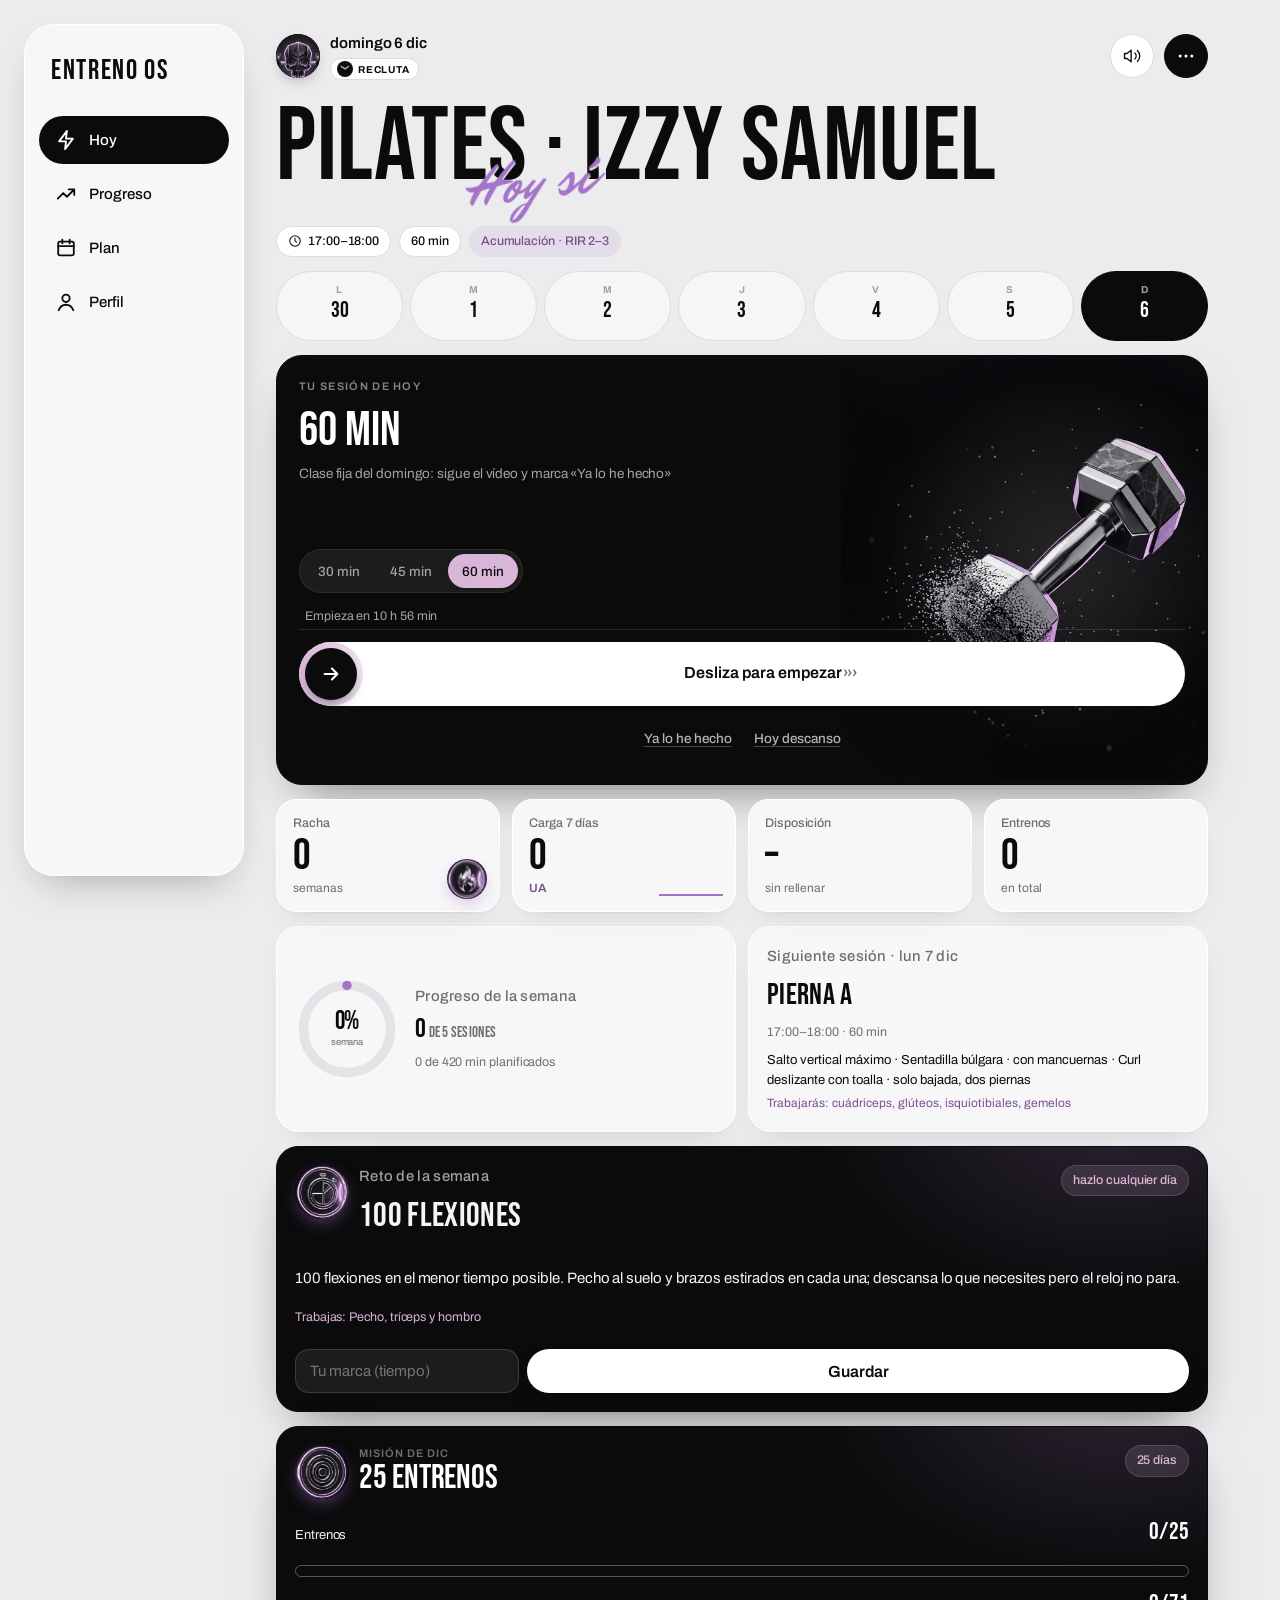
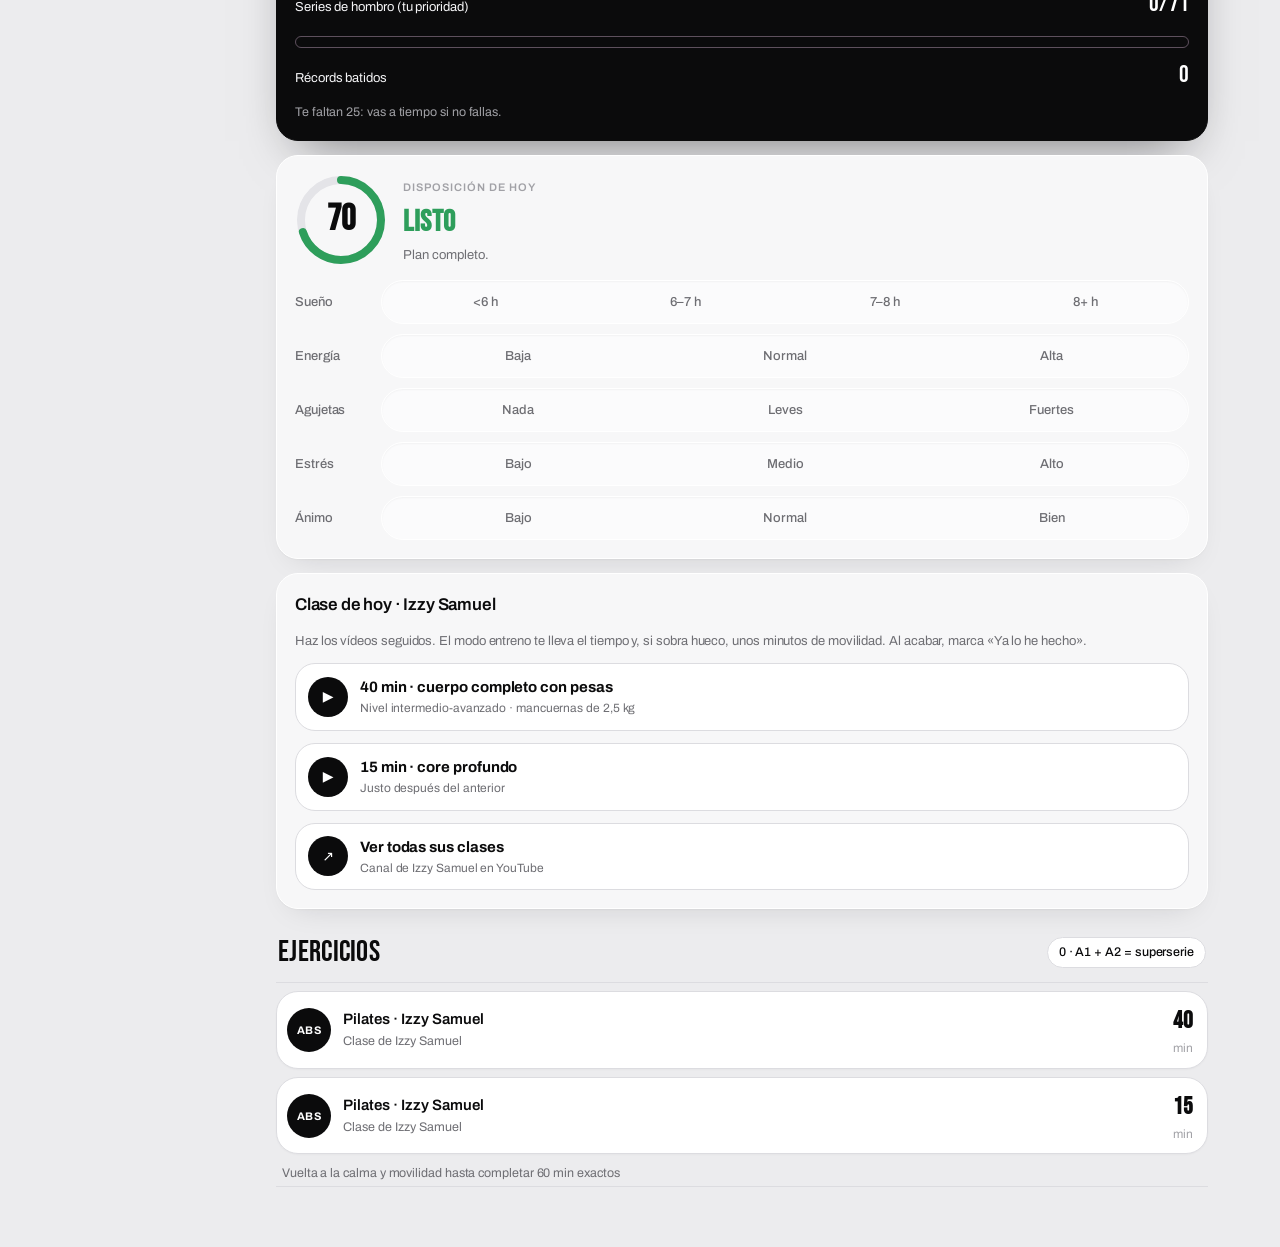
==== commit 59af69f6: "Proteína: 107 productos de Mercadona y mejor lectura de comidas Co-Authored-By: Claude Opus 5.5 <nor" ====
--- a/index.html
+++ b/index.html
@@ -2418,6 +2418,8 @@
    Gramos de proteína por 100 g (o 100 ml) de la parte comestible, redondeados.
    Fuentes: BEDCA (Base de Datos Española de Composición de Alimentos, AESAN) y USDA FoodData Central.
    Formato: [nombre, sinónimos separados por |, proteína/100, "g"|"ml", raciones [[texto, gramos]]] — la primera ración es la habitual. */
+/* Mercadona: valores de etiqueta recopilados en noviembre de 2026 (Open Food Facts, Nutriinfo, RadarSuper, Nutribot) */
+const FOODS_MC=[["Yogur natural +Proteínas Hacendado", "yogur proteinas|yogur proteico|postre lacteo proteinas|proteinas natural|mercadona|hacendado", 10, "g", [["1 tarrina (120 g)", 120]]], ["Yogur coco +Proteínas Hacendado", "yogur proteinas coco|mercadona|hacendado", 8.3, "g", [["1 tarrina (120 g)", 120]]], ["Postre de chocolate +Proteínas Hacendado", "postre proteinas chocolate|postre chocolate proteinas|mercadona|hacendado", 8.4, "g", [["1 tarrina (120 g)", 120]]], ["Postre chocolate y nata +Proteínas Hacendado", "postre proteinas chocolate nata|mercadona|hacendado", 10, "g", [["1 tarrina (150 g)", 150]]], ["Mousse de chocolate +Proteínas Hacendado", "mousse proteinas|mercadona|hacendado", 10, "g", [["1 unidad (100 g)", 100]]], ["Flan de huevo +Proteínas Hacendado", "flan proteinas|flan proteico|mercadona|hacendado", 10, "g", [["1 flan (100 g)", 100]]], ["Natillas de vainilla +Proteínas Hacendado", "natillas proteinas|natillas proteicas|mercadona|hacendado", 10, "g", [["1 tarrina (120 g)", 120]]], ["Natillas con chocolate +Proteínas Hacendado", "natillas chocolate proteinas|mercadona|hacendado", 8.3, "g", [["1 tarrina (120 g)", 120]]], ["Gelatina +Proteínas Hacendado", "gelatina proteinas|gelatina proteica|mercadona|hacendado", 10, "g", [["1 unidad (100 g)", 100]]], ["Batido de chocolate +Proteínas Hacendado", "batido proteinas chocolate|batido proteico chocolate|batido 30 g proteinas|mercadona|hacendado", 9.1, "ml", [["1 botella (330 ml)", 330]]], ["Batido de vainilla +Proteínas Hacendado", "batido proteinas vainilla|batido proteico vainilla|mercadona|hacendado", 9.1, "ml", [["1 botella (330 ml)", 330]]], ["Leche fermentada +Proteínas plátano y açaí Hacendado", "leche fermentada proteinas|bebible proteinas|mercadona|hacendado", 7.1, "g", [["1 botella (280 g)", 280]]], ["Leche +Proteínas Hacendado", "leche proteinas|leche +proteinas|leche proteica|leche calcio proteinas|mercadona|hacendado", 6, "ml", [["1 vaso (250 ml)", 250]]], ["Pan tostado +Proteínas Hacendado", "pan tostado proteinas|tostadas proteinas|pan proteico|mercadona|hacendado", 46.5, "g", [["1 tostada (10 g)", 10]]], ["Cacahuete en polvo +Proteínas Hacendado", "cacahuete en polvo|crema cacahuete en polvo|mercadona|hacendado", 46.7, "g", [["1 ración (30 g)", 30]]], ["Queso fresco batido 0% Hacendado", "queso batido|queso fresco batido|queso batido hacendado|mercadona|hacendado", 8, "g", [["1 cuenco (120 g)", 120], ["1 tarrina (500 g)", 500]]], ["Yogur natural Hacendado", "yogur natural|yogur|mercadona|hacendado", 3.7, "g", [["1 yogur (125 g)", 125]]], ["Yogur natural de cabra Hacendado", "yogur cabra|mercadona|hacendado", 4.1, "g", [["1 yogur (125 g)", 125]]], ["Yogur de sabores Hacendado", "yogur sabores|yogur fresa|yogur limon|mercadona|hacendado", 3.6, "g", [["1 yogur (125 g)", 125]]], ["Yogur griego natural Hacendado", "yogur griego|griego|mercadona|hacendado", 3.9, "g", [["1 cuenco (125 g)", 125]]], ["Yogur griego ligero Hacendado", "yogur griego ligero|griego light|mercadona|hacendado", 5.8, "g", [["1 cuenco (125 g)", 125]]], ["Yogur natural Danone", "danone|mercadona", 3.3, "g", [["1 yogur (120 g)", 120]]], ["Kéfir natural Hacendado", "kefir|mercadona|hacendado", 3.9, "g", [["1 vaso (250 g)", 250]]], ["Skyr natural Hacendado", "skyr|mercadona|hacendado", 11, "g", [["1 envase (150 g)", 150]]], ["Queso fresco Burgos 0% Hacendado", "burgos desnatado|queso burgos 0|tarrina burgos|mercadona|hacendado", 12, "g", [["1 tarrina (62,5 g)", 62.5]]], ["Queso fresco Burgos natural Hacendado", "queso burgos|burgos|mercadona|hacendado", 10.9, "g", [["1 ración (60 g)", 60]]], ["Mozzarella fresca light Hacendado", "mozzarella light|mozzarella|mercadona|hacendado", 17, "g", [["1 bola (125 g)", 125]]], ["Queso en lonchas cremoso light Hacendado", "queso lonchas light|havarti light|mercadona|hacendado", 27, "g", [["1 loncha (20 g)", 20]]], ["Queso en lonchas mozzarella Hacendado", "lonchas mozzarella|mercadona|hacendado", 22, "g", [["1 loncha (20 g)", 20]]], ["Queso en lonchas sándwich Hacendado", "queso sandwich|lonchas fundido|mercadona|hacendado", 17, "g", [["1 loncha (20 g)", 20]]], ["Queso en lonchas fundido suave Hacendado", "queso fundido suave|mercadona|hacendado", 10.5, "g", [["1 loncha (20 g)", 20]]], ["Queso edam en lonchas Holland Corona", "edam|mercadona", 25.4, "g", [["1 loncha (20 g)", 20]]], ["Claras de huevo líquidas Hacendado", "claras|claras liquidas|clara|mercadona|hacendado", 11, "ml", [["1 clara (33 ml)", 33], ["1 bote (300 ml)", 300]]], ["Pechuguita de pollo asada en lonchas La Carloteña", "pechuguita pollo|pollo en lonchas|fiambre de pollo|pollo asado lonchas|mercadona", 26.8, "g", [["1 loncha (10 g)", 10], ["1 paquete (100 g)", 100]]], ["Pechuga de pavo 92% en lonchas Hacendado", "pavo 92|pechuga pavo lonchas|pavo en lonchas|fiambre de pavo|mercadona|hacendado", 19.6, "g", [["1 loncha (10 g)", 10], ["1 paquete (200 g)", 200]]], ["Pechuga de pavo finas lonchas Hacendado", "pavo finas lonchas|mercadona|hacendado", 17.8, "g", [["1 loncha (10 g)", 10]]], ["Pechuga de pavo reducida en sal Hacendado", "pavo reducido sal|mercadona|hacendado", 16.5, "g", [["1 loncha (10 g)", 10]]], ["Jamón cocido extra finas lonchas Hacendado", "jamon cocido|york|jamon york|mercadona|hacendado", 18.6, "g", [["1 loncha (10 g)", 10]]], ["Jamón de pavo Hacendado", "jamon de pavo|mercadona|hacendado", 14, "g", [["1 loncha (15 g)", 15]]], ["Pechuga de pavo Noel", "noel|mercadona", 16, "g", [["1 loncha (10 g)", 10]]], ["Pechuga de pavo Campofrío", "campofrio|pavofrio|mercadona", 16, "g", [["1 loncha (10 g)", 10]]], ["Jamón serrano lonchas Incarlopsa", "jamon serrano|serrano|incarlopsa|mercadona", 33.5, "g", [["1 loncha (10 g)", 10], ["1 sobre (50 g)", 50]]], ["Taquitos de jamón Incarlopsa", "taquitos jamon|taquitos|mercadona", 33.7, "g", [["1 sobre (50 g)", 50]]], ["Jamón ibérico de bellota Campo Extremadura", "jamon iberico|bellota|mercadona", 24.5, "g", [["1 loncha (10 g)", 10]]], ["Lomo embuchado en lonchas Hacendado", "lomo embuchado|lomo curado|mercadona|hacendado", 38, "g", [["1 loncha (8 g)", 8]]], ["Chorizo extra Hacendado", "chorizo|mercadona|hacendado", 24, "g", [["1 ración (30 g)", 30], ["1 loncha (5 g)", 5]]], ["Chopped Hacendado", "chopped|mercadona|hacendado", 12.6, "g", [["1 loncha (15 g)", 15]]], ["Butifarra fresca Mercadona", "butifarra|botifarra|mercadona", 15, "g", [["1 unidad (80 g)", 80]]], ["Longaniza fresca Mercadona", "longaniza|mercadona", 16, "g", [["1 unidad (80 g)", 80]]], ["Filete de pechuga de pavo Mercadona", "filete pavo|pechuga pavo fresca|mercadona", 23.8, "g", [["1 filete (100 g)", 100]]], ["Pechugas de pollo congeladas Mercadona", "pechuga congelada|pollo congelado|mercadona", 22.6, "g", [["1 pechuga (150 g)", 150]]], ["Relleno de kebab de pollo Hacendado", "kebab pollo congelado|carne kebab|mercadona|hacendado", 21.2, "g", [["1 ración (100 g)", 100]]], ["Burger meat de pollo Hacendado", "burger meat pollo|burger pollo|hamburguesa pollo|mercadona|hacendado", 17, "g", [["1 burger (125 g)", 125]]], ["Hamburguesa gruesa de pollo Hacendado", "hamburguesa gruesa|mercadona|hacendado", 16, "g", [["1 burger (180 g)", 180]]], ["Burger de pollo Hacendado (6 × 90 g)", "burger pollo pequena|mercadona|hacendado", 16, "g", [["1 burger (90 g)", 90]]], ["Burger de cerdo Hacendado", "burger cerdo|hamburguesa cerdo|mercadona|hacendado", 15, "g", [["1 burger (90 g)", 90]]], ["Burger meat pollo y zanahoria Hacendado", "burger zanahoria|mercadona|hacendado", 14.2, "g", [["1 burger (90 g)", 90]]], ["Bolitas de pollo Hacendado", "bolitas pollo|mercadona|hacendado", 18, "g", [["1 ración (120 g)", 120]]], ["Muslo de pato confitado Hacendado", "pato confitado|pato|mercadona|hacendado", 23, "g", [["1 muslo (200 g)", 200]]], ["Atún claro al natural Hacendado", "atun natural|atun al natural|mercadona|hacendado", 21, "g", [["1 lata (80 g)", 80]]], ["Atún listado al natural Hacendado", "atun listado|mercadona|hacendado", 23, "g", [["1 ración (60 g)", 60]]], ["Ventresca de atún Hacendado", "ventresca|mercadona|hacendado", 25, "g", [["1 lata (75 g)", 75]]], ["Bonito del norte en escabeche Hacendado", "bonito escabeche|mercadona|hacendado", 21, "g", [["1 lata (80 g)", 80]]], ["Migas de bonito en aceite Hacendado", "migas bonito|bonito|mercadona|hacendado", 25, "g", [["1 lata (80 g)", 80]]], ["Paté de atún Hacendado", "pate atun|pate|mercadona|hacendado", 9.6, "g", [["1 cucharada (15 g)", 15]]], ["Sardinas en aceite de oliva Hacendado", "sardinas aceite|sardinas|mercadona|hacendado", 20, "g", [["1 lata (86 g)", 86]]], ["Sardinillas en aceite Hacendado", "sardinillas|mercadona|hacendado", 21.9, "g", [["1 lata (90 g)", 90]]], ["Caballa del sur en aceite Hacendado", "caballa|mercadona|hacendado", 26.7, "g", [["1 lata (90 g)", 90]]], ["Mejillones en escabeche Hacendado", "mejillones escabeche|mejillones lata|mercadona|hacendado", 18, "g", [["1 lata (111 g)", 111]]], ["Salmón ahumado Hacendado", "salmon ahumado|mercadona|hacendado", 22, "g", [["1 loncha (15 g)", 15], ["1 sobre (100 g)", 100]]], ["Gulas Hacendado", "gulas|delicias de mar|mercadona|hacendado", 7.4, "g", [["1 envase (125 g)", 125]]], ["Atún aleta amarilla en rodajas Hacendado", "rodaja atun|atun congelado|mercadona|hacendado", 20, "g", [["1 rodaja (150 g)", 150]]], ["Lomos de merluza del Cabo Hacendado", "merluza congelada|lomos merluza|merluza|mercadona|hacendado", 18, "g", [["1 lomo (125 g)", 125]]], ["Salmón fresco Mercadona", "salmon|pieza de salmon|lomo de salmon|salmon al horno|mercadona", 21, "g", [["1 pieza (125 g)", 125], ["1 lomo grande (200 g)", 200]]], ["Garbanzos cocidos bote Hacendado", "garbanzos bote|garbanzos cocidos|mercadona|hacendado", 5.5, "g", [["1 bote escurrido (210 g)", 210], ["1 plato (200 g)", 200]]], ["Lentejas cocidas bote Hacendado", "lentejas bote|lentejas cocidas|mercadona|hacendado", 8.2, "g", [["1 plato (200 g)", 200]]], ["Garbanzos secos Hacendado", "garbanzos secos|mercadona|hacendado", 18.6, "g", [["1 ración en seco (70 g)", 70]]], ["Pasta de lenteja roja", "pasta lenteja|fusilli lenteja|mercadona", 26, "g", [["1 ración en seco (80 g)", 80]]], ["Soja texturizada fina Hacendado", "soja texturizada|mercadona|hacendado", 50, "g", [["1 ración en seco (30 g)", 30]]], ["Tofu firme Hacendado", "tofu|mercadona|hacendado", 11, "g", [["1 ración (100 g)", 100]]], ["Altramuces Hacendado", "altramuces|chochos|mercadona|hacendado", 12, "g", [["1 puñado (50 g)", 50]]], ["Pan de molde 100% integral sin corteza Hacendado", "pan molde integral sin corteza|mercadona|hacendado", 9.3, "g", [["1 rebanada (25 g)", 25]]], ["Pan de molde 100% integral Hacendado", "pan molde integral|pan de molde integral|mercadona|hacendado", 8.6, "g", [["1 rebanada (30 g)", 30]]], ["Pan de molde 55% centeno Hacendado", "pan centeno|pan de molde centeno|mercadona|hacendado", 9.8, "g", [["1 rebanada (22 g)", 22]]], ["Pan de molde blanco Hacendado", "pan de molde blanco|pan bimbo|mercadona|hacendado", 9.4, "g", [["1 rebanada (25 g)", 25]]], ["Pan maxi hamburguesa Hacendado", "pan hamburguesa|mercadona|hacendado", 10, "g", [["1 pan (75 g)", 75]]], ["Pan hot dog brioche Hacendado", "pan perrito|pan hot dog|mercadona|hacendado", 11, "g", [["1 pan (60 g)", 60]]], ["Copos de avena Hacendado", "avena|copos de avena|mercadona|hacendado", 14, "g", [["1 ración (40 g)", 40]]], ["Avena molida Hacendado", "avena molida|harina de avena|mercadona|hacendado", 12.2, "g", [["1 ración (40 g)", 40]]], ["Cereales copos de espelta Hacendado", "espelta|mercadona|hacendado", 14.6, "g", [["1 bol (30 g)", 30]]], ["Cereales avena crunchy Hacendado", "crunchy|cereales avena|mercadona|hacendado", 13, "g", [["1 bol (30 g)", 30]]], ["Cereales rellenos de leche Hacendado", "cereales rellenos|mercadona|hacendado", 10, "g", [["1 bol (30 g)", 30]]], ["Cereales Chocodays Hacendado", "chocodays|mercadona|hacendado", 8.4, "g", [["1 bol (30 g)", 30]]], ["Spaghetti al huevo Hacendado", "spaghetti huevo|pasta al huevo|mercadona|hacendado", 14, "g", [["1 ración en seco (80 g)", 80]]], ["Tortilla de patata Hacendado", "tortilla de patata|tortilla mercadona|tortilla con cebolla|mercadona|hacendado", 5.7, "g", [["1/4 tortilla (150 g)", 150], ["1 tortilla entera (600 g)", 600]]], ["Pizza serrana Hacendado", "pizza serrana|mercadona|hacendado", 15.5, "g", [["1/2 pizza (200 g)", 200]]], ["Pizza pollo y bacón Hacendado", "pizza pollo bacon|pizza pollo|mercadona|hacendado", 14.7, "g", [["1/2 pizza (200 g)", 200]]], ["Pizza pepperoni Hacendado", "pizza pepperoni|mercadona|hacendado", 14.4, "g", [["1/2 pizza (200 g)", 200]]], ["Pizza 4 quesos Hacendado", "pizza cuatro quesos|pizza 4 quesos|mercadona|hacendado", 14.4, "g", [["1/2 pizza (200 g)", 200]]], ["Wrap Texas de pollo (Listo para Comer)", "wrap texas|wrap pollo|mercadona", 9.6, "g", [["1 envase (230 g)", 230]]], ["Brioche de jamón y huevo (Listo para Comer)", "brioche jamon|mercadona", 10, "g", [["1 unidad (150 g)", 150]]], ["Ensalada de marisco (Listo para Comer)", "ensalada marisco|mercadona", 9.2, "g", [["1 envase (250 g)", 250]]], ["Hummus clásico Hacendado", "hummus|humus|mercadona|hacendado", 7, "g", [["2 cucharadas (30 g)", 30]]], ["Crema de cacahuete 100% Hacendado", "crema cacahuete|crema de cacahuete|peanut butter|mercadona|hacendado", 30, "g", [["1 cucharada (15 g)", 15]]], ["Cacahuetes con chocolate Hacendado", "cacahuetes chocolate|mercadona|hacendado", 15, "g", [["1 puñado (30 g)", 30]]], ["Helado peanut butter cups Hacendado", "helado cacahuete|mercadona|hacendado", 6, "g", [["1 bola (60 g)", 60]]], ["Helado de turrón Hacendado", "helado turron|mercadona|hacendado", 6.2, "g", [["1 bola (60 g)", 60]]]];
 const FOODS=[
 /* Huevos */
 ["Huevo","huevos|huevo cocido|huevo frito|tortilla francesa|revuelto",12.6,"g",[["1 huevo (M)",55],["1 huevo (L)",62]]],
@@ -2467,7 +2469,7 @@
 ["Pechuga de pollo (peso en crudo)","pollo crudo|pechuga cruda",22.5,"g",[["1 filete (150 g)",150],["1 bandeja (500 g)",500]]],
 ["Muslo o contramuslo de pollo (cocinado)","muslo|contramuslo|pollo asado|alitas",25,"g",[["1 muslo sin hueso (90 g)",90],["2 contramuslos (150 g)",150]]],
 ["Pollo asado con piel","pollo asado|pollo al ast",27,"g",[["1 cuarto (150 g de carne)",150]]],
-["Pavo (pechuga cocinada)","pavo|filete de pavo",29,"g",[["1 filete (120 g)",120]]],
+["Pavo (pechuga cocinada)","filete de pavo|pavo a la plancha|pavo asado|pechuga de pavo",29,"g",[["1 filete (120 g)",120]]],
 ["Pechuga de pavo en lonchas","fiambre de pavo|pavo en lonchas|lonchas de pavo|pavo braseado",19,"g",[["1 loncha (12 g)",12],["1 sobre (100 g)",100]]],
 ["Pollo empanado o nuggets","nuggets|pollo empanado|tiras de pollo|fingers",15,"g",[["5 nuggets (90 g)",90]]],
 /* Carne */
@@ -2560,7 +2562,8 @@
 ["Quinoa (cocida)","quinoa",4.4,"g",[["1 ración (150 g)",150]]],
 ["Cuscús (cocido)","cuscus",3.8,"g",[["1 ración (150 g)",150]]],
 ["Patata (cocida o al horno)","patata|patatas|pure de patata",2,"g",[["1 patata mediana (170 g)",170]]],
-["Patatas fritas","patatas fritas|patatas de bolsa|chips",6.5,"g",[["1 bolsa pequeña (40 g)",40],["1 ración de bar (150 g)",150]]],
+["Patatas fritas (caseras o congeladas)","patatas fritas|patatas al horno fritas|patatas de freidora|bravas|patatas bravas",3.4,"g",[["1 ración (150 g)",150],["1 plato grande (250 g)",250]]],
+["Patatas fritas de bolsa","patatas de bolsa|chips|patatillas|bolsa de patatas",6.5,"g",[["1 bolsa pequeña (40 g)",40],["1 bolsa grande (150 g)",150]]],
 ["Boniato","batata|boniato",1.6,"g",[["1 boniato (200 g)",200]]],
 ["Pizza","pizza|pizza margarita|pizza barbacoa",11,"g",[["1 porción (110 g)",110],["1 pizza individual (300 g)",300],["1 pizza mediana entera (450 g)",450]]],
 ["Hamburguesa completa (bar o cadena)","big mac|whopper|hamburguesa con pan",12,"g",[["1 hamburguesa (220 g)",220]]],
@@ -2590,7 +2593,7 @@
 ["Aceite, mantequilla o mermelada","aceite|aceite de oliva|aove|mantequilla|margarina|mermelada|miel|azucar|tomate rallado",0.5,"g",[["1 cucharada (10 g)",10]]],
 ["Aceitunas","aceitunas|olivas",1,"g",[["10 aceitunas (40 g)",40]]],
 ["Cerveza","cerveza|caña|tercio|cervezas|cañas",0.4,"ml",[["1 caña (200 ml)",200],["1 tercio (330 ml)",330]]]
-].map((f,i)=>({id:"f"+i,n:f[0],al:f[1],p:f[2],u:f[3],por:f[4]}));
+].concat(FOODS_MC.map(f=>f.concat([1]))).map((f,i)=>({id:"f"+i,n:f[0],al:f[1],p:f[2],u:f[3],por:f[4],mc:!!f[5]}));
 const fnorm=t=>String(t||"").toLowerCase().normalize("NFD").replace(/[̀-ͯ]/g,"").replace(/[^a-z0-9ñ ]/g," ").replace(/\s+/g," ").trim();
 const FSTOP=new Set(["de","del","la","el","los","las","un","una","unos","unas","con","y","a","al","en","mi","me","he","comido","tomado"]);
 function foodAll(){return[...(S.myfoods||[]).map(f=>({...f,mine:1})),...FOODS]}
@@ -2637,21 +2640,24 @@
 /* Lo que se pone encima de UNA tostada (g) */
 const TOPG={"Jamón serrano":20,"Jamón ibérico":20,"Jamón cocido (york)":20,"Pechuga de pavo en lonchas":20,"Lomo embuchado":15,"Chorizo":15,"Salchichón o fuet":15,"Sobrasada":20,"Mortadela":15,"Atún en lata (escurrido)":28,"Salmón ahumado":25,"Sardinas en lata":30,"Caballa en lata":30,"Anchoas en aceite":10,"Huevo":55,"Queso tierno":20,"Queso semicurado":20,"Queso curado":15,"Queso de Mahón":20,"Queso fresco (tipo Burgos)":30,"Mozzarella":30,"Queso crema":20,"Queso en lonchas fundido":17,"Queso de cabra (rulo)":25,"Aguacate":35,"Crema de cacahuete":16,"Hummus":30,"Verdura (otras)":30,"Tortilla de patatas":60,"Pechuga de pollo (cocinada)":40,"Crema de cacao":20,"Requesón":30,"Beicon (cocinado)":15};
 const UNITW={plato:"plato",platos:"plato",vaso:"vaso",vasos:"vaso",lata:"lata",latas:"lata",loncha:"loncha",lonchas:"loncha",punado:"punado",punados:"punado",cucharada:"cucharada",cucharadas:"cucharada",filete:"filete",filetes:"filete",pieza:"pieza",piezas:"pieza",bol:"bol",boles:"bol",bowl:"bol",taza:"taza",tazas:"taza",racion:"racion",raciones:"racion",bote:"bote",botes:"bote",sobre:"sobre",sobres:"sobre",onza:"onza",onzas:"onza",cacito:"cacito",cacitos:"cacito",scoop:"cacito",scoops:"cacito",botella:"botella",botellas:"botella",tarrina:"tarrina",tarrinas:"tarrina",unidad:"",unidades:"",trozo:"",trozos:"",porcion:"porcion",porciones:"porcion",cuna:"cuna",bola:"bola",bolas:"bola",pinchos:"pincho",pincho:"pincho",};
-const MSTOP=new Set(["de","del","la","el","los","las","con","a","al","en","mi","me","he","comido","tomado","cenado","desayunado","almorzado","merendado","bebido","hoy","para","sin","poco","poca","algo","tipo","grande","grandes","pequeno","pequena","pequenos","mediano","mediana","casero","casera"]);
+const MSTOP=new Set(["de","del","la","el","los","las","con","a","al","en","mi","me","he","comido","tomado","cenado","desayunado","almorzado","merendado","bebido","hoy","para","sin","poco","poca","algo","tipo","grande","grandes","pequeno","pequena","pequenos","mediano","mediana","casero","casera","horno","plancha","vapor","hervido","hervida","hervidos","parrilla","brasa","microondas","airfryer","freidora","cocinado","cocinada","cuarto"]);
 const mstem=w=>w.length>4?w.replace(/(es|s)$/,""):w;
 function fByName(n){return foodAll().find(f=>f.n===n)}
 /* El alimento que mejor encaja con unas palabras; acepta palabras de sobra si lo esencial coincide */
-const anorm=a=>fnorm(a).split(" ").filter(w=>w&&!MSTOP.has(w)).join(" ");
-function fMatch(words){if(!words.length)return null;let best=null;
+const MCOOK=new Set(["horno","plancha","vapor","hervido","hervida","hervidos","parrilla","brasa","microondas","airfryer","freidora","cocinado","cocinada","cuarto"]);
+const anorm=a=>fnorm(a).split(" ").filter(w=>w&&(!MSTOP.has(w)||MCOOK.has(w))).join(" ");
+function fMatch(words,top,unit){if(!words.length)return null;let best=null;
   for(const f of foodAll()){const nm=" "+fnorm(f.n),hay=nm+" "+fnorm(f.al||"").replace(/\|/g," | ");let m=0,sc=0;
     for(const w0 of words){const w=mstem(w0);if(hay.includes(" "+w)){m++;sc+=nm.includes(" "+w)?3:1}}
-    if(!m)continue;const qj=words.join(" ");if((f.al||"").split("|").some(a=>anorm(a)===qj)||anorm(f.n)===qj)sc+=6;
+    if(!m)continue;const qj=words.join(" ");if((f.al||"").split("|").some(a=>anorm(a)===qj)||anorm(f.n)===qj)sc+=10;
     if((f.al||"").split("|").some(a=>{const A=anorm(a);return A.length>3&&(" "+qj+" ").includes(" "+A+" ")}))sc+=4;
-    const all=m===words.length;sc+=all?5:0;sc+=f.mine?2:0;sc-=(f.mine?0:+f.id.slice(1))/1000;
+    const all=m===words.length;sc+=all?5:0;sc+=f.mine?2:0;sc+=f.mc?.8:0;if(top&&topKnown(f))sc+=12;if(unit&&f.por.some(p=>fnorm(p[0]).includes(unit)))sc+=4;sc-=(f.mine?0:+f.id.slice(1))/1000;
     if(!all&&m<Math.ceil(words.length/2))continue;if(!best||sc>best.sc)best={f,sc}}
   return best&&best.f}
 function porFor(f,unit){if(unit){const syn=unit==="tostada"||unit==="rebanada"?["rebanada","tostada"]:[unit];const i=f.por.findIndex(p=>syn.some(u=>fnorm(p[0]).includes(u)));if(i>=0)return f.por[i]}return f.por[0]}
-const topG=f=>TOPG[f.n]||Math.min(f.por[0][1],30);
+const TOPKW=[[/salmon ahumado/,25],[/jamon|pavo|pechuguita|lomo embuchado|chopped|chorizo|york/,20],[/atun|bonito|sardin|caballa|ventresca/,28],[/queso|mozzarella|edam/,20],[/hummus|pate/,30],[/crema de cacahuete/,16],[/tortilla de patata/,60]];
+const topKnown=f=>TOPG[f.n]||(f.mc&&(TOPKW.find(([r])=>r.test(fnorm(f.n)))||[])[1]);
+const topG=f=>topKnown(f)||Math.min(f.por[0][1],30);
 let MPROT=null;function mealProt(){if(MPROT)return MPROT;const set=new Set();foodAll().forEach(f=>[f.n,...String(f.al||"").split("|")].forEach(a=>{const A=fnorm(a);if(/ (con|y|e|mas) /.test(" "+A+" ")&&A.split(" ").length>1)set.add(A)}));return MPROT=[...set].sort((a,b)=>b.length-a.length)}
 function mealNorm(t){t=String(t).toLowerCase().normalize("NFD").replace(/[\u0300-\u036f]/g,"").replace(/(\d),(\d)/g,"$1.$2").replace(/(\d)\/(\d)/g,(m,a,b)=>String(+a/+b)).replace(/[^a-z0-9.,;+ ]/g," ").replace(/\.(?!\d)/g," ").replace(/([,;+])/g," $1 ").replace(/\s+/g," ").trim();
   t=" "+t+" ";mealProt().forEach(a=>{t=t.split(" "+a+" ").join(" "+a.replace(/ /g,"_")+" ")});t=t.trim().replace(/\bmedia docena\b/g,"6").replace(/\bun par\b/g,"2");
@@ -2670,7 +2676,7 @@
     for(const w of toks){if(CONTW[w]&&!cont)cont=CONTW[w];else if(UNITW[w]!==undefined&&!unit)unit=UNITW[w]||null;else if(!MSTOP.has(w))words.push(w)}
     if(cont){/* tostadas / bocadillo / sándwich: pan + relleno */
       const n=qty||1,C=CONT[cont];let bread=fByName(C.bread),fill=null;
-      if(words.length){const f=fMatch(words);if(f&&/^(Pan|Biscotes|Tortilla de trigo)/.test(f.n)){bread=f}else if(f){fill=f}else bad.push(seg)}
+      if(words.length){const f=fMatch(words);if(f&&/^(Pan|Biscotes|Tortilla de trigo)/.test(f.n)){bread=f}else if(f){fill=fMatch(words,1)}else bad.push(seg)}
       const bg=(/molde/i.test(bread.n)&&cont!=="sandwich")?25:/integral/i.test(bread.n)&&C.bg===30?35:C.bg;
       lastItem={f:bread,g:bg*n,d:(n!==1?String(n).replace(".",",")+" × ":"")+(cont==="tostada"||cont==="rebanada"?"tostada":cont)};items.push(lastItem);
       last={n,k:C.k,cont};
@@ -2678,10 +2684,10 @@
       continue}
     if(!words.length&&(qty||unit)&&lastItem&&!cont){/* «pizza, dos porciones»: cantidad para lo anterior */
       const p=porFor(lastItem.f,unit),n=qty||1;lastItem.g=p[1]*n;lastItem.d=(n!==1?String(n).replace(".",",")+" × ":"")+p[0];continue}
-    const f=fMatch(words);if(!f){if(words.length)bad.push(seg);continue}
+    const f=fMatch(words,!!last&&!g&&!unit&&(sep==="con"||startsDe||sep==="y"||sep==="e"),unit);if(!f){if(words.length)bad.push(seg);continue}
     if(last&&!g&&!unit&&(sep==="con"||startsDe)){/* «dos de jamón», «con tomate»: encima de las tostadas de antes */
       const n=qty||last.n,fg=topG(f)*last.k*n;items.push(lastItem={f,g:fg,d:"en "+(n!==1?String(n).replace(".",",")+" "+(last.cont==="tostada"||last.cont==="rebanada"?"tostadas":last.cont+"s"):(/^(tostada|rebanada|pulga)$/.test(last.cont)?"la ":"el ")+(last.cont==="rebanada"?"tostada":last.cont))});continue}
-    if(last&&!qty&&!g&&!unit&&(sep==="y"||sep==="e"||sep==="mas")&&TOPG[f.n]){const n=last.n;items.push(lastItem={f,g:topG(f)*last.k*n,d:"en "+(n!==1?String(n).replace(".",",")+" "+(last.cont==="tostada"||last.cont==="rebanada"?"tostadas":last.cont+"s"):(/^(tostada|rebanada|pulga)$/.test(last.cont)?"la ":"el ")+(last.cont==="rebanada"?"tostada":last.cont))});continue}
+    if(last&&!qty&&!g&&!unit&&(sep==="y"||sep==="e"||sep==="mas")&&topKnown(f)){const n=last.n;items.push(lastItem={f,g:topG(f)*last.k*n,d:"en "+(n!==1?String(n).replace(".",",")+" "+(last.cont==="tostada"||last.cont==="rebanada"?"tostadas":last.cont+"s"):(/^(tostada|rebanada|pulga)$/.test(last.cont)?"la ":"el ")+(last.cont==="rebanada"?"tostada":last.cont))});continue}
     if(sep==="con"&&!last&&!qty&&!g&&!unit){items.push(lastItem={f,g:Math.min(f.por[0][1],100),d:"acompañando"});continue}
     if(g){items.push(lastItem={f,g,d:Math.round(g)+" "+(ml||f.u==="ml"?"ml":"g")})}
     else{let p=porFor(f,unit),n=qty||1;if(qty){const one=f.por.find(x=>/^1 /.test(x[0])&&(!unit||fnorm(x[0]).includes(unit)));if(one&&(!unit||fnorm(one[0]).includes(unit)))p=one;else{const lm=p[0].match(/^(\d+)(?:\/(\d+))?\s/);const N=lm?(lm[2]?+lm[1]/+lm[2]:+lm[1]):1;if(N!==1){items.push(lastItem={f,g:p[1]/N*n,d:String(n).replace(".",",")+" "+p[0].replace(/^[\d\/]+\s*/,"").replace(/\s*\(.*\)$/,"")});last=null;continue}}}
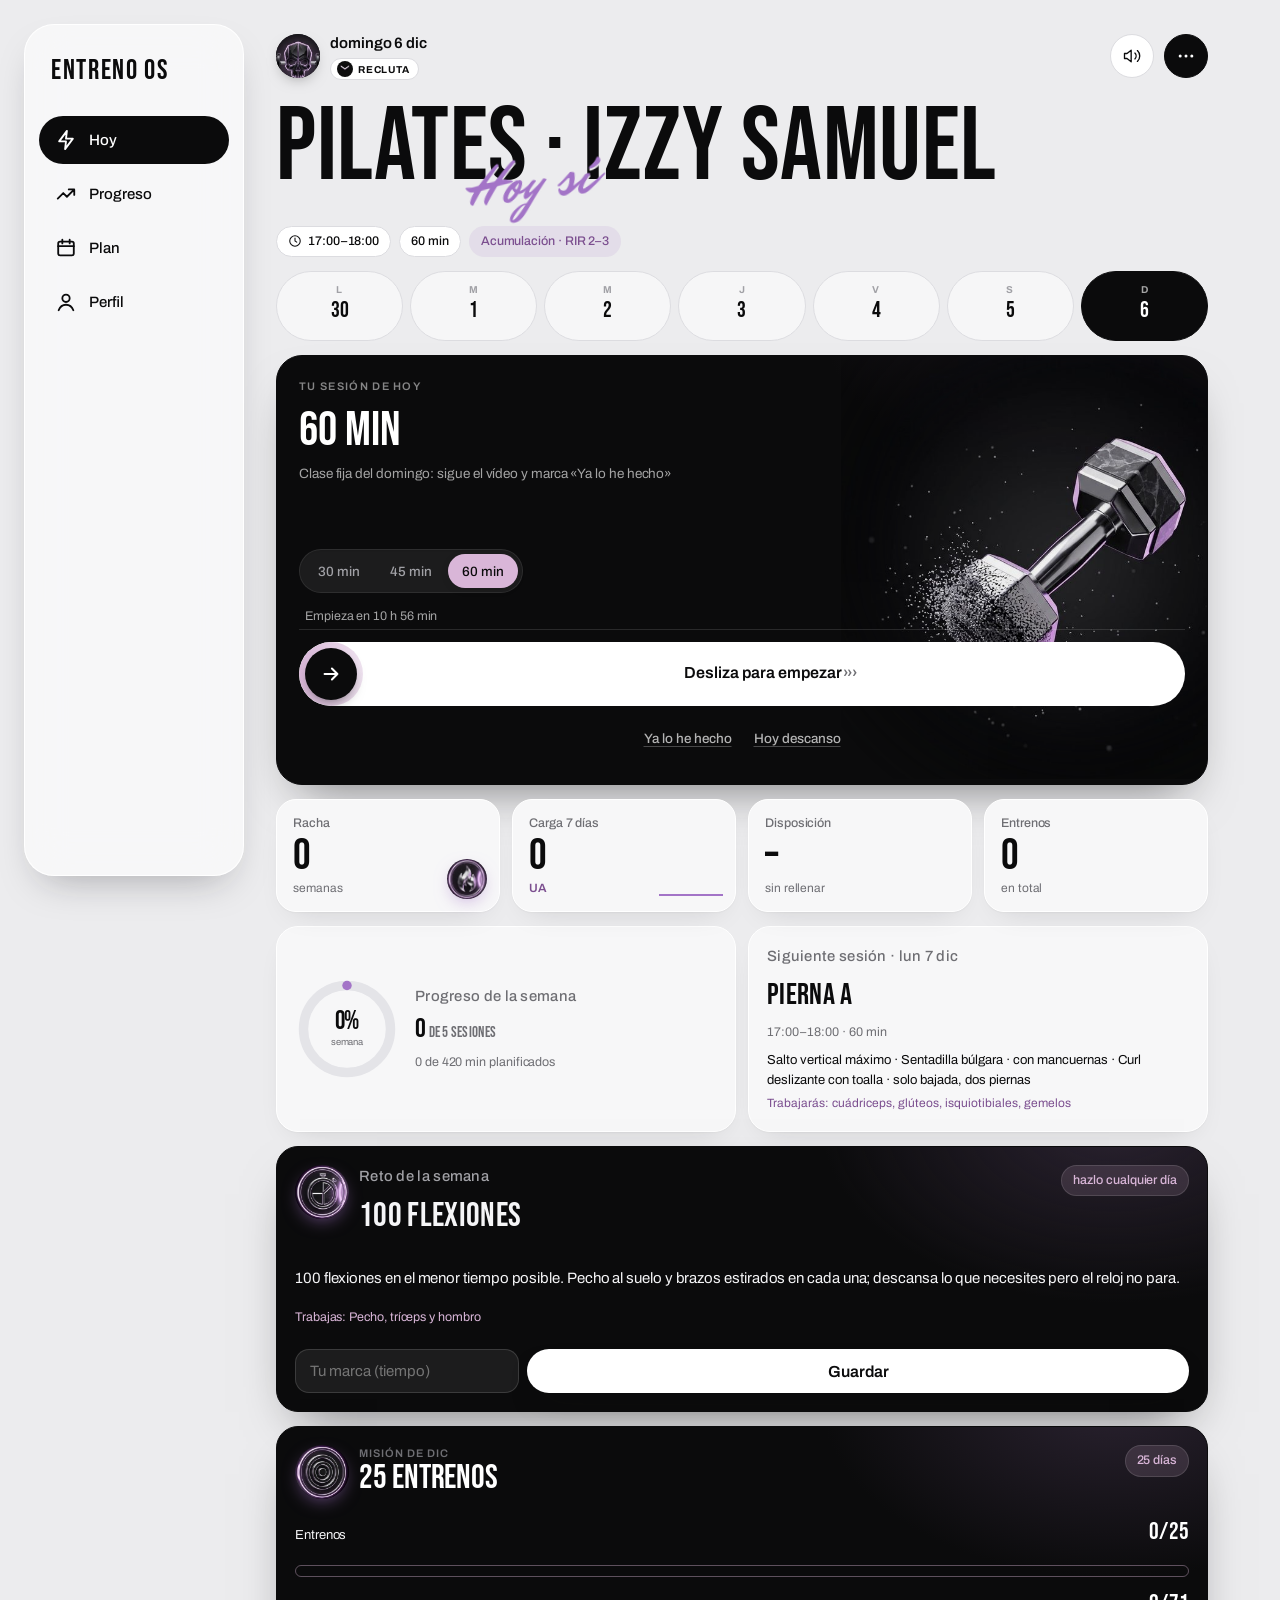
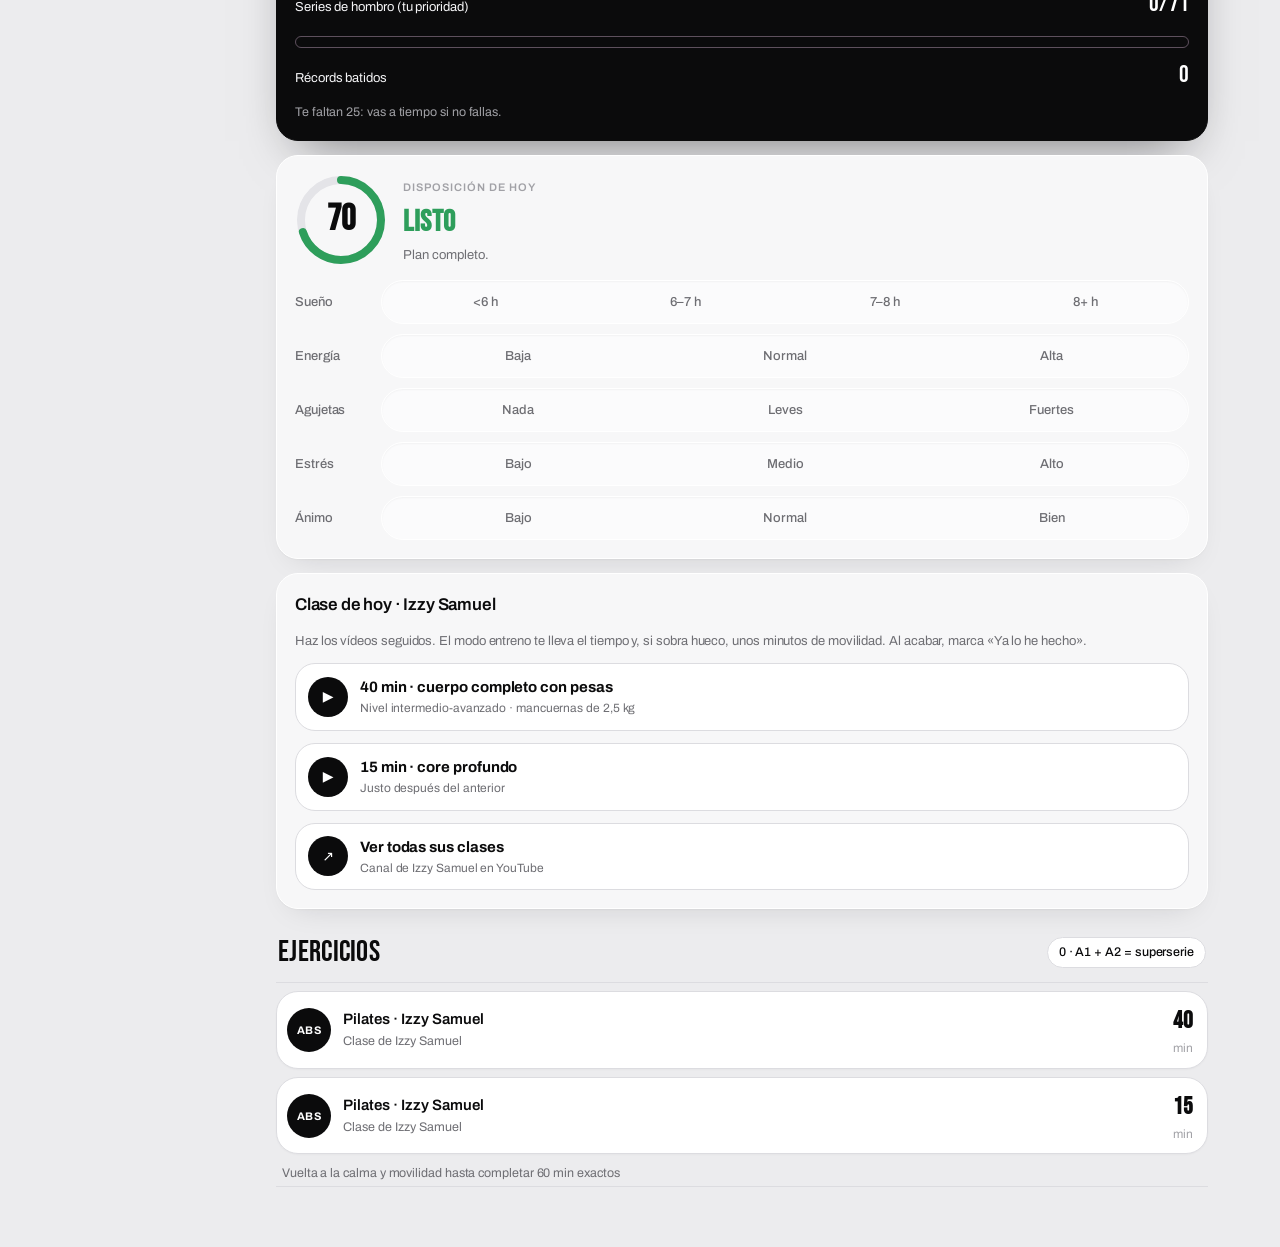
==== commit 8ca9c342: "Barra de dominadas activada y rotación de agarres prono, neutro y supino Co-Authored-By: Claude Opus" ====
--- a/index.html
+++ b/index.html
@@ -887,7 +887,8 @@
  latmyo:{n:"Elevación lateral en myo-reps",k:"i",myo:1,s:1,r:[12,25],rest:0,load:"7,5 kg o banda + 2,5 kg",c:"Serie de activación hasta el fallo y luego 3–5 mini-series de 3–5 reps con 5 respiraciones entre ellas.",v:["","con banda añadida"]},
  martillo:{ld:"w",n:"Curl martillo",k:"i",s:2,r:[10,20],u:"/brazo",rest:0,load:"7,5 kg",c:"Palmas mirándose. Braquial: grosor del brazo.",v:[""]},
  dominada:{ld:"bw",n:"Dominada pronada",k:"c",s:4,r:[3,10],rest:120,load:"barra de puerta",tp:"3-0-1-1",c:"Agarre algo más ancho que los hombros. Pecho hacia la barra llevando los codos a las costillas y baja hasta estirar del todo. La reina de la espalda en V.",v:["negativas de 5 s","con banda de ayuda","completas","pausa 1 s arriba"]},
- chinup:{ld:"bw",n:"Dominada supina",k:"c",s:3,r:[3,10],rest:0,load:"barra de puerta",tp:"3-0-1-1",c:"Palmas hacia ti y agarre al ancho de hombros. Más bíceps y dorsal bajo.",v:["negativas de 5 s","con banda de ayuda","completas"]},
+ domneutra:{ld:"bw",n:"Dominada neutra",k:"c",s:3,r:[3,10],rest:0,load:"barra de puerta",tp:"3-0-1-1",c:"Agarra las asas paralelas, palmas enfrentadas. Pecho a la barra con los codos pegados al cuerpo. Es el agarre más amable con codos y hombros, y deja mover más carga.",v:["negativas de 5 s","con banda de ayuda","completas"]},
+chinup:{ld:"bw",n:"Dominada supina",k:"c",s:3,r:[3,10],rest:0,load:"barra de puerta",tp:"3-0-1-1",c:"Palmas hacia ti y agarre al ancho de hombros. Más bíceps y dorsal bajo.",v:["negativas de 5 s","con banda de ayuda","completas"]},
  colgado:{n:"Elevación de piernas colgado",k:"core",s:3,r:[6,15],rest:60,load:"barra de puerta",c:"Colgado sin balanceo, sube enrollando la pelvis con el abdomen, no con el impulso.",v:["rodillas al pecho","piernas rectas a 90°","pies a la barra"]},
  fondosan:{ld:"bw",n:"Fondos en anillas",k:"c",s:3,r:[6,12],rest:75,load:"anillas",c:"Anillas pegadas al cuerpo y giradas hacia fuera al bloquear. Baja hasta estirar el pecho.",v:["con pies apoyados","completos","pausa abajo"]},
  remoan:{ld:"bw",n:"Remo en anillas",k:"c",s:3,r:[8,15],rest:0,load:"anillas",tp:"2-0-1-1",c:"Cuerpo recto, tira de las anillas hacia las costillas girando las palmas al subir.",v:["cuerpo más vertical","horizontal","pies elevados"]},
@@ -904,9 +905,9 @@
 const EXDB=[["Abdominal a 3/4","core","core","c","","3_4_Sit-Up",1],["Curl martillo alterno","biceps","i","d","","Alternate_Hammer_Curl",1],["Toques de talón alternos","core","core","c","","Alternate_Heel_Touchers",1],["Elevación alterna de deltoides","hombro","i","d","","Alternating_Deltoid_Raise",1],["Press Arnold","hombro","c","d","","Arnold_Dumbbell_Press",2],["Pájaros con banda","hombro","c","t","","Back_Flyes_-_With_Bands",1],["Buenos días con banda","isquios","c","t","","Band_Good_Morning",1],["Pull-through con banda","isquios","c","t","","Band_Good_Morning_Pull_Through",1],["Aducción de cadera con banda","aductor","i","t","","Band_Hip_Adductions",1],["Aperturas con banda (pull-apart)","hombro","i","t","","Band_Pull_Apart",1],["Rompecráneos con banda","triceps","i","t","","Band_Skull_Crusher",1],["Rollout con barra de pie","core","core","b","","Barbell_Ab_Rollout",2],["Rollout con barra de rodillas","core","core","b","","Barbell_Ab_Rollout_-_On_Knees",3],["Curl con barra","biceps","i","b","","Barbell_Curl",1],["Peso muerto con barra","lumbar","c","b","","Barbell_Deadlift",2],["Sentadilla profunda con barra","cuadriceps","c","b","","Barbell_Full_Squat",2],["Puente de glúteo con barra","gluteo","c","b","","Barbell_Glute_Bridge",2],["Sentadilla hack con barra","cuadriceps","c","b","","Barbell_Hack_Squat",2],["Hip thrust con barra","gluteo","c","b","","Barbell_Hip_Thrust",2],["Zancada con barra","cuadriceps","c","b","","Barbell_Lunge",2],["Remo al deltoides posterior con barra","hombro","c","b","","Barbell_Rear_Delt_Row",1],["Press de hombro con barra","hombro","c","b","","Barbell_Shoulder_Press",2],["Encogimiento con barra","trapecio","i","b","","Barbell_Shrug",1],["Inclinación lateral con barra","core","core","b","","Barbell_Side_Bend",1],["Sentadilla lateral con barra","cuadriceps","c","b","","Barbell_Side_Split_Squat",1],["Sentadilla con barra","cuadriceps","c","b","","Barbell_Squat",1],["Zancada caminando con barra","cuadriceps","c","b","","Barbell_Walking_Lunge",1],["Pull-over con barra en el suelo","espalda","c","b","","Bent-Arm_Barbell_Pullover",2],["Pull-over con mancuerna brazos flexionados","pecho","c","d","","Bent-Arm_Dumbbell_Pullover",2],["Elevación de cadera con rodillas flexionadas","core","core","c","","Bent-Knee_Hip_Raise",1],["Remo inclinado con barra","espalda","c","b","","Bent_Over_Barbell_Row",1],["Remo a una mano con barra en esquina","espalda","c","b","","Bent_Over_One-Arm_Long_Bar_Row",1],["Remo en T con barra en esquina","espalda","c","b","","Bent_Over_Two-Arm_Long_Bar_Row",2],["Remo inclinado con mancuernas","espalda","c","d","","Bent_Over_Two-Dumbbell_Row",1],["Remo con mancuernas agarre neutro","espalda","c","d","","Bent_Over_Two-Dumbbell_Row_With_Palms_In",1],["Extensión de tríceps con peso corporal","triceps","i","c","","Body_Tricep_Press",1],["Sentadilla sin peso","cuadriceps","c","c","","Bodyweight_Squat",1],["Zancada caminando","cuadriceps","c","c","","Bodyweight_Walking_Lunge",1],["Puente de glúteo","gluteo","i","c","","Butt_Lift_Bridge",1],["Gemelo sobre mancuerna","gemelo","i","d","","Calf_Raise_On_A_Dumbbell",2],["Gemelo con banda","gemelo","i","t","","Calf_Raises_-_With_Bands",1],["Dominada supina","espalda","c","c","dominadas","Chin-Up",1],["Cargada y press","hombro","c","b","","Clean_and_Press",2],["Flexión en reloj","pecho","c","c","","Clock_Push-Up",2],["Press cerrado con mancuernas en suelo","triceps","c","d","","Close-Grip_Dumbbell_Press",1],["Flexión cerrada sobre mancuerna","triceps","c","c","","Close-Grip_Push-Up_off_of_a_Dumbbell",2],["Curl con barra agarre cerrado","biceps","i","b","","Close-Grip_Standing_Barbell_Curl",1],["Curl concentrado","biceps","i","d","","Concentration_Curls",1],["Crunch cruzado","core","core","c","","Cross-Body_Crunch",1],["Curl martillo cruzado","biceps","i","d","","Cross_Body_Hammer_Curl",1],["Cruce de pecho con banda","pecho","c","t","","Cross_Over_-_With_Bands",1],["Crunch con brazos arriba","core","core","c","","Crunch_-_Hands_Overhead",1],["Crunch","core","core","c","","Crunches",1],["Press cubano","hombro","c","d","","Cuban_Press",2],["Dead bug","core","core","c","","Dead_Bug",1],["Peso muerto con déficit","lumbar","c","b","","Deficit_Deadlift",2],["Fondos (versión tríceps)","triceps","c","c","anillas","Dips_-_Triceps_Version",1],["Curl arrastrado","biceps","c","b","","Drag_Curl",2],["Curl alterno con mancuernas","biceps","i","d","","Dumbbell_Alternate_Bicep_Curl",1],["Curl con mancuernas","biceps","i","d","","Dumbbell_Bicep_Curl",1],["Cargada con mancuernas","isquios","c","d","","Dumbbell_Clean",2],["Press de suelo con mancuernas","triceps","c","d","","Dumbbell_Floor_Press",2],["Aperturas con mancuernas en el suelo","pecho","i","d","","Dumbbell_Flyes",1],["Zancadas con mancuernas","cuadriceps","c","d","","Dumbbell_Lunges",1],["Press de hombro a una mano","hombro","c","d","","Dumbbell_One-Arm_Shoulder_Press",2],["Extensión de tríceps a una mano","triceps","i","d","","Dumbbell_One-Arm_Triceps_Extension",2],["Remo al mentón a una mano","hombro","c","d","","Dumbbell_One-Arm_Upright_Row",2],["Elevación con mancuerna","hombro","c","d","","Dumbbell_Raise",1],["Zancada atrás con mancuernas","cuadriceps","c","d","","Dumbbell_Rear_Lunge",2],["Elevación en Y (scaption)","hombro","i","d","","Dumbbell_Scaption",1],["Gemelo sentado a una pierna","gemelo","i","d","","Dumbbell_Seated_One-Leg_Calf_Raise",1],["Press de hombro con mancuernas","hombro","c","d","","Dumbbell_Shoulder_Press",2],["Encogimiento con mancuernas","trapecio","i","d","","Dumbbell_Shrug",1],["Inclinación lateral con mancuerna","core","core","d","","Dumbbell_Side_Bend",1],["Sentadilla con mancuernas","cuadriceps","c","d","","Dumbbell_Squat",1],["Subida al escalón con mancuernas","cuadriceps","c","d","","Dumbbell_Step_Ups",2],["Extensión de tríceps agarre prono","triceps","i","d","","Dumbbell_Tricep_Extension_-Pronated_Grip",1],["Codo a rodilla","core","core","c","","Elbow_to_Knee",1],["Zancada atrás con déficit","cuadriceps","c","b","","Elevated_Back_Lunge",2],["Rotación externa con mancuerna","hombro","i","d","","External_Rotation",1],["Rotación externa con banda","hombro","c","t","","External_Rotation_with_Band",1],["Skipping rápido","cuadriceps","p","c","","Fast_Skipping",1],["Curl nórdico en el suelo","isquios","i","c","","Floor_Glute-Ham_Raise",2],["Press de suelo con barra","triceps","c","b","","Floor_Press",2],["Patada de tijera","gluteo","c","c","","Flutter_Kicks",1],["Sentadilla con salto","cuadriceps","c","c","","Freehand_Jump_Squat",2],["Sentadilla frontal con barra","cuadriceps","c","b","","Front_Barbell_Squat",3],["Elevación frontal con mancuerna","hombro","i","d","","Front_Dumbbell_Raise",1],["Elevación frontal y pull-over","pecho","c","b","","Front_Raise_And_Pullover",1],["Sentadilla frontal agarre de cargada","cuadriceps","c","b","","Front_Squat_Clean_Grip",2],["Elevación frontal con dos mancuernas","hombro","i","d","","Front_Two-Dumbbell_Raise",1],["Patada de glúteo","gluteo","c","c","","Glute_Kickback",1],["Buenos días con barra","isquios","c","b","","Good_Morning",2],["Curl martillo","biceps","i","d","","Hammer_Curls",1],["Flexión en pino","hombro","c","c","","Handstand_Push-Ups",3],["Elevación de piernas colgado","core","core","c","dominadas","Hanging_Leg_Raise",3],["Pike colgado","core","core","c","dominadas","Hanging_Pike",3],["Extensión de cadera con banda","gluteo","c","t","","Hip_Extension_with_Bands",1],["Flexión de cadera con banda","cuadriceps","c","t","","Hip_Flexion_with_Band",1],["Elevación de cadera con banda","gluteo","c","t","","Hip_Lift_with_Band",1],["Rotación interna con banda","hombro","i","t","","Internal_Rotation_with_Band",1],["Remo invertido","espalda","c","c","","Inverted_Row",1],["Limpiaparabrisas isométrico","pecho","c","c","","Isometric_Wipers",1],["Press JM en el suelo","triceps","c","b","","JM_Press",1],["Navaja","core","core","c","","Jackknife_Sit-Up",1],["Salto con rodillas al pecho","isquios","p","c","","Knee_Tuck_Jump",1],["Sentadilla de rodillas con barra","gluteo","c","b","","Kneeling_Squat",2],["Salto lateral","aductor","p","c","","Lateral_Bound",1],["Elevación lateral con banda","hombro","i","t","","Lateral_Raise_-_With_Bands",1],["Elevación de pierna","gluteo","i","c","","Leg_Lift",1],["Recogida de piernas","core","core","c","","Leg_Pull-In",1],["Extensión de tríceps tumbado con barra","triceps","i","b","","Lying_Close-Grip_Barbell_Triceps_Extension_Behind_The_Head",2],["Extensión de tríceps tumbado con mancuernas","triceps","i","d","","Lying_Dumbbell_Tricep_Extension",2],["Elevación lateral tumbado a una mano","hombro","i","d","","Lying_One-Arm_Lateral_Raise",2],["Pájaro tumbado boca abajo","hombro","i","d","","Lying_Rear_Delt_Raise",2],["Encogimiento escapular inclinado","espalda","i","d","","Middle_Back_Shrug",2],["Paso de monstruo con banda","gluteo","c","t","","Monster_Walk",1],["Escaladores","cuadriceps","p","c","","Mountain_Climbers",1],["Sentadilla con pies juntos","cuadriceps","c","b","","Narrow_Stance_Squats",2],["Crunch oblicuo","core","core","c","","Oblique_Crunches",1],["Crunch oblicuo en el suelo","core","core","c","","Oblique_Crunches_-_On_The_Floor",1],["Remo a una mano con mancuerna","espalda","c","d","","One-Arm_Dumbbell_Row",1],["Remo Meadows","espalda","c","b","","One-Arm_Long_Bar_Row",1],["Peso muerto lateral a una mano","cuadriceps","c","b","","One-Arm_Side_Deadlift",3],["Elevación lateral a una mano","hombro","i","d","","One-Arm_Side_Laterals",1],["Press de suelo a una mano","triceps","c","b","","One_Arm_Floor_Press",2],["Extensión de tríceps prona a una mano","triceps","i","d","","One_Arm_Pronated_Dumbbell_Triceps_Extension",1],["Extensión de tríceps supina a una mano","triceps","i","d","","One_Arm_Supinated_Dumbbell_Triceps_Extension",1],["Sentadilla a una pierna con barra","cuadriceps","c","b","","One_Leg_Barbell_Squat",3],["Plancha","core","core","c","","Plank",1],["Sentadilla sumo con mancuerna","cuadriceps","c","d","","Plie_Dumbbell_Squat",1],["Flexión pliométrica","pecho","p","c","","Plyo_Push-up",1],["Cargada de potencia","isquios","c","b","","Power_Clean",2],["Parciales de potencia de hombro","hombro","i","d","","Power_Partials",1],["Dominada pronada","espalda","c","c","dominadas","Pullups",1],["Flexión abierta","pecho","c","c","","Push-Up_Wide",1],["Flexión cerrada de tríceps","triceps","c","c","","Push-Ups_-_Close_Triceps_Position",2],["Flexión con pies elevados","pecho","c","c","","Push-Ups_With_Feet_Elevated",1],["Flexión a plancha lateral","pecho","c","c","","Push_Up_to_Side_Plank",1],["Flexión","pecho","c","c","","Pushups",1],["Flexiones abiertas y cerradas","pecho","c","c","","Pushups_Close_and_Wide_Hand_Positions",1],["Curl inverso con barra","biceps","i","b","","Reverse_Barbell_Curl",1],["Crunch inverso","core","core","c","","Reverse_Crunch",1],["Pájaros con mancuernas","hombro","i","d","","Reverse_Flyes",1],["Pájaros con rotación externa","hombro","i","d","","Reverse_Flyes_With_External_Rotation",2],["Remo con barra agarre supino","espalda","c","b","","Reverse_Grip_Bent-Over_Rows",2],["Salto cohete","cuadriceps","p","c","","Rocket_Jump",1],["Gemelo con balanceo","gemelo","i","b","","Rocking_Standing_Calf_Raise",1],["Peso muerto rumano","isquios","c","b","","Romanian_Deadlift",2],["Giro ruso","core","core","c","","Russian_Twist",2],["Dominada escapular","trapecio","i","c","dominadas","Scapular_Pull-Up",1],["Salto en tijera","cuadriceps","p","c","","Scissors_Jump",1],["Patada de tríceps sentado a una mano","triceps","i","d","","Seated_Bent-Over_One-Arm_Dumbbell_Triceps_Extension",1],["Pájaro sentado","hombro","i","d","","Seated_Bent-Over_Rear_Delt_Raise",2],["Curl sentado con mancuernas","biceps","i","d","","Seated_Dumbbell_Curl",1],["Curl de muñeca prono","antebrazo","i","d","","Seated_Dumbbell_Palms-Down_Wrist_Curl",1],["Curl de muñeca supino","antebrazo","i","d","","Seated_Dumbbell_Palms-Up_Wrist_Curl",1],["Press de hombro sentado","hombro","c","d","","Seated_Dumbbell_Press",1],["Recogidas sentado","core","core","c","","Seated_Leg_Tucks",1],["Elevación lateral sentado","hombro","i","d","","Seated_Side_Lateral_Raise",1],["Press francés sentado","triceps","i","d","","Seated_Triceps_Press",1],["Press alterno en balancín","hombro","c","d","","See-Saw_Press_Alternating_Side_Press",2],["Press de hombro con banda","hombro","c","t","","Shoulder_Press_-_With_Bands",1],["Plancha lateral","core","core","c","","Side_Bridge",1],["Navaja lateral","core","core","c","","Side_Jackknife",1],["Elevación lateral","hombro","i","d","","Side_Lateral_Raise",1],["Elevación lateral a frontal","hombro","i","d","","Side_Laterals_to_Front_Raise",1],["Salto lateral de longitud","cuadriceps","p","c","","Side_Standing_Long_Jump",1],["Flexión a una mano","pecho","c","c","","Single-Arm_Push-Up",2],["Puente de glúteo a una pierna","gluteo","i","c","","Single_Leg_Glute_Bridge",1],["Abdominal completo","core","core","c","","Sit-Up",1],["Tirón de arrancada","isquios","c","b","","Snatch_Pull",2],["Tríceps sobre la cabeza con banda","triceps","i","t","","Speed_Band_Overhead_Triceps",1],["Gateo de araña","core","core","c","","Spider_Crawl",1],["Zancada con salto","cuadriceps","p","c","","Split_Jump",1],["Sentadilla dividida con mancuernas","cuadriceps","c","d","","Split_Squat_with_Dumbbells",1],["Sentadilla con banda","cuadriceps","c","t","","Squats_-_With_Bands",1],["Press alterno de pie","hombro","c","d","","Standing_Alternating_Dumbbell_Press",1],["Gemelo de pie con barra","gemelo","i","b","","Standing_Barbell_Calf_Raise",1],["Patada de tríceps a una mano","triceps","i","d","","Standing_Bent-Over_One-Arm_Dumbbell_Triceps_Extension",1],["Patada de tríceps con dos mancuernas","triceps","i","d","","Standing_Bent-Over_Two-Arm_Dumbbell_Triceps_Extension",1],["Curl concentrado de pie","biceps","i","d","","Standing_Concentration_Curl",1],["Gemelo de pie con mancuernas","gemelo","i","d","","Standing_Dumbbell_Calf_Raise",2],["Press de hombro de pie con mancuernas","hombro","c","d","","Standing_Dumbbell_Press",1],["Curl inverso con mancuernas","biceps","i","d","","Standing_Dumbbell_Reverse_Curl",2],["Extensión de tríceps de pie","triceps","i","d","","Standing_Dumbbell_Triceps_Extension",1],["Remo al mentón con mancuernas","trapecio","c","d","","Standing_Dumbbell_Upright_Row",1],["Salto de longitud","cuadriceps","p","c","","Standing_Long_Jump",1],["Press militar de pie","hombro","c","b","","Standing_Military_Press",1],["Extensión de tríceps de pie a una mano","triceps","i","d","","Standing_One-Arm_Dumbbell_Triceps_Extension",1],["Extensión de tríceps con barra sobre la cabeza","triceps","i","b","","Standing_Overhead_Barbell_Triceps_Extension",1],["Press neutro a una mano","hombro","c","d","","Standing_Palm-In_One-Arm_Dumbbell_Press",1],["Press neutro con mancuernas","hombro","c","d","","Standing_Palms-In_Dumbbell_Press",2],["Salto en estrella","cuadriceps","p","c","","Star_Jump",1],["Subida al escalón con rodilla arriba","gluteo","c","c","","Step-up_with_Knee_Raise",1],["Peso muerto piernas rígidas con barra","isquios","c","b","","Stiff-Legged_Barbell_Deadlift",2],["Peso muerto piernas rígidas con mancuernas","isquios","c","d","","Stiff-Legged_Dumbbell_Deadlift",1],["Pull-over con brazos rectos","pecho","c","d","","Straight-Arm_Dumbbell_Pullover",2],["Peso muerto sumo","isquios","c","b","","Sumo_Deadlift",2],["Press Tate en el suelo","triceps","i","d","","Tate_Press",2],["Patada de tríceps","triceps","i","d","","Tricep_Dumbbell_Kickback",1],["Crunch recogido","core","core","c","","Tuck_Crunch",1],["Remo al mentón con barra","hombro","c","b","","Upright_Barbell_Row",1],["Remo al mentón con banda","trapecio","c","t","","Upright_Row_-_With_Bands",1],["Swing vertical con mancuerna","isquios","p","d","","Vertical_Swing",1],["Dominada abierta","espalda","c","c","dominadas","Wide-Grip_Rear_Pull-Up",2],["Curl con barra agarre abierto","biceps","i","b","","Wide-Grip_Standing_Barbell_Curl",1],["Sentadilla abierta con barra","cuadriceps","c","b","","Wide_Stance_Barbell_Squat",2],["Curl Zottman","biceps","i","d","","Zottman_Curl",2]];
 const EQ_TXT={b:"barra",d:"mancuernas",t:"banda",c:"peso corporal"};
 const MUS_TXT={hombro:"hombro",pecho:"pecho",espalda:"espalda",biceps:"bíceps",triceps:"tríceps",cuadriceps:"cuádriceps",isquios:"isquios",gluteo:"glúteo",gemelo:"gemelo",core:"abdomen",lumbar:"lumbar",trapecio:"trapecio",antebrazo:"antebrazo",aductor:"aductor",full:"cuerpo completo"};
-const MUSC={pressb:"pecho",pressinc:"pecho",bulgara:"cuadriceps",remopecho:"espalda",curlinc:"biceps",fondosb:"triceps",muscleup:"espalda",frontlever:"core",pino:"hombro",cmj:"cuadriceps",bulg:"cuadriceps",nordico:"isquios",rdl:"isquios",gemelo:"gemelo",frontal:"cuadriceps",rueda:"core",pallof:"core",militar:"hombro",face:"hombro",flexdef:"pecho",invertido:"espalda",lean:"hombro",extri:"triceps",dragon:"core",hollow:"core",latband:"hombro",curlband:"biceps",triband:"triceps",copen:"aductor",deadbug:"core",pendlay:"espalda",flexplio:"pecho",jalon1:"espalda",pullover:"espalda",curlb:"biceps",bayes:"biceps",pajaro:"hombro",lsit:"core",broad:"cuadriceps",skater:"cuadriceps",cosaca:"cuadriceps",hipunil:"gluteo",maleta:"core",tgu:"core",pallofp:"core",floor:"pecho",invsup:"espalda",fondos:"pecho",latmyo:"hombro",martillo:"biceps",emom:"full",pushpress:"hombro",crunchb:"core",revcrunch:"core",pullapart:"hombro",triover:"triceps",domsub:"espalda",dominada:"espalda",chinup:"espalda",colgado:"core",fondosan:"pecho",remoan:"espalda"};
+const MUSC={pressb:"pecho",pressinc:"pecho",bulgara:"cuadriceps",remopecho:"espalda",curlinc:"biceps",fondosb:"triceps",muscleup:"espalda",frontlever:"core",pino:"hombro",cmj:"cuadriceps",bulg:"cuadriceps",nordico:"isquios",rdl:"isquios",gemelo:"gemelo",frontal:"cuadriceps",rueda:"core",pallof:"core",militar:"hombro",face:"hombro",flexdef:"pecho",invertido:"espalda",lean:"hombro",extri:"triceps",dragon:"core",hollow:"core",latband:"hombro",curlband:"biceps",triband:"triceps",copen:"aductor",deadbug:"core",pendlay:"espalda",flexplio:"pecho",jalon1:"espalda",pullover:"espalda",curlb:"biceps",bayes:"biceps",pajaro:"hombro",lsit:"core",broad:"cuadriceps",skater:"cuadriceps",cosaca:"cuadriceps",hipunil:"gluteo",maleta:"core",tgu:"core",pallofp:"core",floor:"pecho",invsup:"espalda",fondos:"pecho",latmyo:"hombro",martillo:"biceps",emom:"full",pushpress:"hombro",crunchb:"core",revcrunch:"core",pullapart:"hombro",triover:"triceps",domsub:"espalda",dominada:"espalda",chinup:"espalda",domneutra:"espalda",colgado:"core",fondosan:"pecho",remoan:"espalda"};
 const JOINT={hombro:["militar","fondos","fondosan","flexplio","floor","dominada","lean","latmyo"],codo:["extri","curlb","floor","fondos","fondosan","bayes","triband"],muneca:["flexplio","floor","flexdef","rueda","fondos"],lumbar:["rdl","pendlay","emom","frontal","maleta","rueda"],rodilla:["bulg","cosaca","skater","frontal","cmj","broad"],tobillo:["skater","broad","cmj","gemelo"]};
-const CURATED_REQ={pressb:"banco",pressinc:"banco",bulgara:"banco",remopecho:"banco",curlinc:"banco",fondosb:"banco",muscleup:"dominadas",frontlever:"dominadas",backlever:"dominadas",archer:"dominadas",dragonflag:"banco",domsub:"dominadas",dominada:"dominadas",chinup:"dominadas",colgado:"dominadas",fondosan:"anillas",remoan:"anillas"};
+const CURATED_REQ={pressb:"banco",pressinc:"banco",bulgara:"banco",remopecho:"banco",curlinc:"banco",fondosb:"banco",muscleup:"dominadas",frontlever:"dominadas",backlever:"dominadas",archer:"dominadas",dragonflag:"banco",domsub:"dominadas",dominada:"dominadas",chinup:"dominadas",domneutra:"dominadas",colgado:"dominadas",fondosan:"anillas",remoan:"anillas"};
 function ensureEx(id){if(!id||EX[id]||!id.startsWith("db"))return;const x=EXDB[+id.slice(2)];if(!x)return;const[n,m,k,eq,req]=x;
   EX[id]={n,k,m,db:1,s:3,r:k==="c"?[8,15]:k==="i"?[12,20]:k==="core"?[10,20]:[3,5],rest:k==="c"?90:k==="p"?60:k==="core"?45:60,load:EQ_TXT[eq],ld:eq==="b"||eq==="d"?"w":eq==="c"?"bw":undefined,c:EXDBC[+id.slice(2)]||("Trabaja "+MUS_TXT[m]+". Controla siempre la bajada."),v:[""],req};
   if(/^Plancha|isométric/i.test(n)){EX[id].u="s";EX[id].r=[20,45]}}
@@ -1086,6 +1087,7 @@
     s.run=s.run||{};s.run.lv=Math.max(s.run.lv||1,10);
     s.v=8;
   }
+  if((s.v||0)<9){s.equip=s.equip||{};s.equip.dominadas=true;s.equip.neutra=true;s.v=9}
   return s;
 }
 function normalize(o){const d=defaults();const s=Object.assign(d,o||{});s.settings=Object.assign(defaults().settings,s.settings||{});["prog","run","logs","short","tired","evald","equip","dur","swap","noauto","tests","pull","checkin","vol","volLog","pr","prlog","repSeen","ui"].forEach(k=>{if(!s[k]||typeof s[k]!=="object")s[k]=d[k]});if(!Array.isArray(s.forced))s.forced=[];if(!Array.isArray(s.maint))s.maint=[];return migrate(s)}
@@ -1193,7 +1195,7 @@
   const walk=it.ph.find((x,i)=>i>0&&x.k==="walk"&&i<it.ph.length-1);
   return runs.length+" × "+mm(runs[0].s)+" corriendo / "+mm(walk?walk.s:0)+" andando";
 }
-function SUB(id){const q=S.equip||{};let r=id;if(q.banco){if(id==="floor")r="pressb";if(id==="bulg")r="bulgara";if(id==="pullover")r="pullover";if(id==="pendlay"&&false)r="remopecho";if(id==="bayes")r="curlinc"}if(q.dominadas){if(id==="jalon1")r="dominada";if(id==="invsup")r="chinup";if(id==="lsit"||id==="revcrunch"||id==="dragon")r="colgado"}if(q.anillas){if(id==="fondos")r="fondosan";if(id==="invertido")r="remoan"}const w=S.swap&&S.swap[id];if(w){ensureEx(w);if(EX[w])r=w}return r}
+function SUB(id){const q=S.equip||{};let r=id;if(q.banco){if(id==="floor")r="pressb";if(id==="bulg")r="bulgara";if(id==="pullover")r="pullover";if(id==="pendlay"&&false)r="remopecho";if(id==="bayes")r="curlinc"}if(q.dominadas){const G3=["dominada","domneutra","chinup"],wk=(()=>{try{return Math.max(0,effWeek(SUBDATE||todayISO()))}catch(e){return 0}})();if(id==="jalon1")r=q.neutra?G3[wk%3]:"dominada";if(id==="invsup")r=q.neutra?G3[(wk+2)%3]:"chinup";if(id==="lsit"||id==="revcrunch"||id==="dragon")r="colgado"}if(q.anillas){if(id==="fondos")r="fondosan";if(id==="invertido")r="remoan"}const w=S.swap&&S.swap[id];if(w){ensureEx(w);if(EX[w])r=w}return r}
 function parseItem(s){
   if(s==="sprint")return{run:"sprint"};
   if(s==="mob")return{mob:true};
@@ -1205,7 +1207,8 @@
 }
 function rirFor(e,ph,tired){if(e.k==="p")return null;let r=e.k==="i"?ph.ri:ph.rc;if(e.nofail&&r==="0")r="1";const b=tired===true?1:(+tired||0);if(b)r=r.replace(/\d/g,d=>Math.min(4,+d+b));return r}
 function techFor(e,ph){if(e.k!=="i")return null;if(ph.k==="intens")return"Al acabar la última serie, parciales en la parte estirada hasta el fallo.";if(ph.k==="pico")return e.tq||"Al acabar la última serie, parciales en la parte estirada hasta el fallo.";return null}
-function sessionFor(date){
+let SUBDATE=null;
+function sessionFor(date){SUBDATE=date;
   const ph=phaseOf(date),exam=false,mant=ph.k==="mant",short=isShort(date);let day=dayFor(date);
   const rd=readiness(date),over=!!S.noauto[date],mode=S.tired[date]?"moderado":over?"listo":(rd.force&&rd.st==="listo"?"moderado":rd.st),tired=mode!=="listo",auto=!over&&rd.st!=="listo"?RD[rd.st].a:null,volUsed={};
   const jc={};Object.keys(JOINT).forEach(j=>{const n=jointCount(j,date);if(n)jc[j]=n});
@@ -1328,10 +1331,10 @@
 const $=s=>document.querySelector(s);
 const kgTxt=k=>String(k).replace(".",",");
 function loadTxt(id,pp){const e=EX[id],p=pp||S.prog[id]||{};let b=p.load||e.load||"";if(p.kg)b=(b?b+" ":"")+"+ "+kgTxt(p.kg)+" kg"+(e.ld==="bw"?" de lastre":"");return b}
-const EXEN={"pressb":"barbell bench press","pressinc":"incline dumbbell press","bulgara":"bulgarian split squat","remopecho":"chest supported dumbbell row","curlinc":"incline dumbbell curl","fondosb":"bench dips","muscleup":"muscle up progression","frontlever":"front lever progression","pino":"wall handstand progression","cmj": "countermovement jump", "bulg": "front foot elevated split squat", "nordico": "towel slider hamstring curl", "rdl": "barbell romanian deadlift", "gemelo": "single leg calf raise", "frontal": "1.5 rep front squat barbell", "rueda": "ab wheel rollout from knees", "pallof": "band pallof press", "militar": "standing barbell overhead press", "face": "band face pull", "flexdef": "deficit push up on plates", "invertido": "door anchor resistance band row", "lean": "lean away lateral raise", "extri": "standing dumbbell overhead triceps extension", "dragon": "lying leg raise floor", "hollow": "hollow body hold", "latband": "resistance band lateral raise", "curlband": "resistance band bicep curl", "triband": "resistance band triceps pushdown door anchor", "copen": "side lying hip adduction", "deadbug": "dead bug exercise", "pendlay": "pendlay row", "flexplio": "plyometric push up", "jalon1": "half kneeling single arm band lat pulldown", "pullover": "floor dumbbell pullover", "curlb": "barbell curl", "bayes": "bayesian curl resistance band", "pajaro": "standing bent over dumbbell rear delt fly", "lsit": "floor l-sit progression", "broad": "standing broad jump", "skater": "skater jump", "cosaca": "cossack squat", "hipunil": "single leg glute bridge", "maleta": "suitcase carry barbell", "tgu": "turkish get up", "pallofp": "pallof press lateral step", "floor": "barbell floor press with bands", "invsup": "underhand barbell row", "fondos": "close grip diamond push up", "latmyo": "dumbbell lateral raise myo reps", "martillo": "dumbbell hammer curl", "dominada": "pull up", "chinup": "chin up", "colgado": "hanging leg raise", "fondosan": "ring dips", "remoan": "ring row", "crunchb": "kneeling band crunch door anchor", "revcrunch": "reverse crunch", "pullapart": "band pull apart", "triover": "band overhead triceps extension", "domsub": "submaximal pull up sets", "pushpress": "barbell push press", "emom": "burpee thruster mountain climber emom"};
+const EXEN={"pressb":"barbell bench press","pressinc":"incline dumbbell press","bulgara":"bulgarian split squat","remopecho":"chest supported dumbbell row","curlinc":"incline dumbbell curl","fondosb":"bench dips","muscleup":"muscle up progression","frontlever":"front lever progression","pino":"wall handstand progression","cmj": "countermovement jump", "bulg": "front foot elevated split squat", "nordico": "towel slider hamstring curl", "rdl": "barbell romanian deadlift", "gemelo": "single leg calf raise", "frontal": "1.5 rep front squat barbell", "rueda": "ab wheel rollout from knees", "pallof": "band pallof press", "militar": "standing barbell overhead press", "face": "band face pull", "flexdef": "deficit push up on plates", "invertido": "door anchor resistance band row", "lean": "lean away lateral raise", "extri": "standing dumbbell overhead triceps extension", "dragon": "lying leg raise floor", "hollow": "hollow body hold", "latband": "resistance band lateral raise", "curlband": "resistance band bicep curl", "triband": "resistance band triceps pushdown door anchor", "copen": "side lying hip adduction", "deadbug": "dead bug exercise", "pendlay": "pendlay row", "flexplio": "plyometric push up", "jalon1": "half kneeling single arm band lat pulldown", "pullover": "floor dumbbell pullover", "curlb": "barbell curl", "bayes": "bayesian curl resistance band", "pajaro": "standing bent over dumbbell rear delt fly", "lsit": "floor l-sit progression", "broad": "standing broad jump", "skater": "skater jump", "cosaca": "cossack squat", "hipunil": "single leg glute bridge", "maleta": "suitcase carry barbell", "tgu": "turkish get up", "pallofp": "pallof press lateral step", "floor": "barbell floor press with bands", "invsup": "underhand barbell row", "fondos": "close grip diamond push up", "latmyo": "dumbbell lateral raise myo reps", "martillo": "dumbbell hammer curl", "dominada": "pull up", "chinup": "chin up", "domneutra": "neutral grip pull up", "colgado": "hanging leg raise", "fondosan": "ring dips", "remoan": "ring row", "crunchb": "kneeling band crunch door anchor", "revcrunch": "reverse crunch", "pullapart": "band pull apart", "triover": "band overhead triceps extension", "domsub": "submaximal pull up sets", "pushpress": "barbell push press", "emom": "burpee thruster mountain climber emom"};
 const exQuery=id=>{const e=EX[id];return EXEN[id]||(e&&e.en)||((e?e.n:id)+" ejercicio")};
-const EXVID={"rdl": "_oyxCn2iSjU", "frontal": "v-mQm_droHg", "militar": "_RlRDWO2jfg", "pushpress": "X6-DMh-t4nQ", "pendlay": "QgK9mSQW0C4", "tgu": "jFK8FOiLa_M", "copen": "YRRnnZsRs9U", "dominada": "zXrbCUu2I0w", "chinup": "zXrbCUu2I0w", "domsub": "zXrbCUu2I0w", "lean": "SgyUoY0IZ7A", "latmyo": "SgyUoY0IZ7A", "bayes": "GNO4OtYoCYk", "curlb": "GNO4OtYoCYk"};
-const EXTEC={"pressb":"Escápulas juntas y pies firmes en el suelo. Baja la barra controlada al pecho bajo con los codos a unos 45°, toca sin rebotar y empuja. Sin rack: entra la barra desde el suelo con cuidado o usa la banda para la tensión arriba.","pressinc":"Banco inclinado 30–45°. Mancuernas a los lados del pecho, baja hasta notar el estiramiento y sube juntándolas sin chocar.","bulgara":"Empeine de atrás en el banco, paso largo para que la rodilla de delante no se vaya muy adelante. Baja recto y sube con el talón de delante.","remopecho":"Boca abajo en el banco inclinado: sin impulso posible. Tira con los codos atrás, aprieta las escápulas 1 s y baja estirando.","curlinc":"Brazos colgando por detrás del cuerpo: bíceps estirado. Sube sin mover el codo y baja en 3 s.","fondosb":"Manos en el borde del banco, codos hacia atrás (no abiertos). Baja hasta 90° y sube; más difícil con las piernas estiradas.","muscleup":"Requisitos antes del muscle-up: unas 10 dominadas estrictas y 10–15 fondos. Tira explosivo intentando llevar la barra a la cintura, gira las muñecas por encima y termina con un fondo.","frontlever":"Brazos siempre rectos, escápulas hacia abajo y hacia atrás, cadera alineada. Empieza con las rodillas al pecho (tuck) y ve estirando cuando aguantes 3 × 15–20 s.","pino":"Manos a un palmo de la pared, sube andando con los pies hasta tener el pecho mirando a la pared. Empuja el suelo con los hombros hacia las orejas y aprieta abdomen y glúteo.","cmj": "Pies a la anchura de cadera. Baja rápido a un cuarto de sentadilla echando los brazos atrás y, sin pausa, salta lo más alto posible lanzándolos arriba. Cae suave con las rodillas en línea con los pies. Error: bajar lento o demasiado.", "bulg": "Pie delantero sobre un disco (5–10 cm). Baja la rodilla de atrás casi al suelo con el tronco algo inclinado y empuja con todo el pie de delante. Error: paso corto que levanta el talón o rodilla hacia dentro.", "nordico": "Boca arriba, talones sobre una toalla en suelo liso y cadera arriba en puente. Estira las piernas en 3 s sin dejar caer la cadera y vuelve a recogerlas. Error: perder el puente.", "rdl": "De pie con la barra, rodillas un poco flexionadas. Lleva la cadera atrás con la barra rozando los muslos y la espalda recta hasta notar tirantez en los isquios; sube apretando glúteo. Error: redondear la lumbar o separar la barra.", "gemelo": "Punta del pie en un disco o escalón, mancuerna en la mano de ese lado y la otra en la pared. Baja el talón a tope, 1 s abajo, y sube del todo. Error: rebotar.", "frontal": "Barra sobre los hombros delanteros con los codos altos. Baja del todo, sube a media altura, vuelve a bajar y sube completo: eso es una repetición. Tronco vertical. Error: que caigan los codos.", "rueda": "De rodillas, pelvis metida y glúteo apretado. Rueda hacia delante solo hasta donde la lumbar no se arquee y vuelve tirando con el abdomen. Error: hundir la cadera.", "pallof": "De lado a la banda anclada a la altura del pecho, manos en el esternón. Estira los brazos y aguanta 2 s sin que el tronco gire. Trabaja oblicuos frenando la rotación.", "pallofp": "Como el Pallof, pero con los brazos estirados das pasos laterales alejándote del anclaje y vuelves sin girar el tronco.", "militar": "Agarre algo más ancho que los hombros, glúteo y abdomen duros. Sube la barra en línea recta apartando la cabeza y métela debajo al final. Error: arquear la lumbar.", "pushpress": "Como el press militar, pero antes flexiona un poco las rodillas con el tronco recto y extiende las piernas de golpe para lanzar la barra arriba.", "face": "Banda a la altura de la cara. Tira hacia la frente separando las manos, codos altos, y termina como si sacaras bíceps. Trabaja deltoide posterior y manguito.", "flexdef": "Manos sobre discos o mancuernas para bajar más. Cuerpo recto como una tabla y codos a unos 45°. Baja hasta que el pecho pase las manos.", "flexplio": "Flexión con el cuerpo en tabla y empuje explosivo hasta despegar las manos; cae con los codos algo flexionados. Error: hundir la cadera.", "fondos": "Manos juntas bajo el esternón y codos pegados al cuerpo. Baja controlado y empuja. Énfasis en tríceps.", "invertido": "Banda anclada en la puerta a la altura del pecho. Tira llevando los codos atrás y juntando las escápulas; vuelve despacio.", "jalon1": "Arrodillado, banda anclada arriba de la puerta. Tira del codo hacia el bolsillo del pantalón con una ligera inclinación del tronco. Trabaja el dorsal.", "lean": "Agárrate al marco de la puerta e inclínate hacia fuera. Sube la mancuerna hasta la altura del hombro empujándola hacia fuera, no hacia arriba.", "latband": "Pisa la banda y abre los brazos hasta la altura de los hombros con los codos un poco flexionados. Baja en 2 s.", "latmyo": "Una serie larga cerca del fallo y luego mini series de 3–5 repeticiones separadas por 3–5 respiraciones, hasta que no salga la mini serie. Empuja la mancuerna hacia fuera.", "extri": "Mancuerna a dos manos detrás de la cabeza, codos hacia delante. Estira los brazos arriba y baja hasta notar el estiramiento del tríceps.", "triover": "De espaldas al anclaje bajo, banda por encima de la cabeza. Estira los codos hacia arriba sin abrirlos.", "triband": "Anclaje alto, codos pegados a los costados. Estira hasta bloquear y separa un poco las manos al final.", "dragon": "Tumbado, lumbar pegada al suelo (manos bajo la pelvis si hace falta). Baja las piernas solo hasta donde la lumbar no se despegue y vuelve.", "hollow": "Tumbado, lumbar aplastada contra el suelo, hombros y piernas despegados y brazos atrás. Si cuesta, rodillas dobladas. Error: arquear la espalda.", "deadbug": "Boca arriba con brazos y rodillas a 90°. Estira brazo y pierna contrarios soltando el aire, sin que la lumbar se despegue.", "lsit": "Manos junto a la cadera, empuja el suelo bajando los hombros y despega glúteo y piernas. Más fácil: una pierna o rodillas recogidas.", "colgado": "Colgado con los hombros activos, sube rodillas o piernas enrollando la pelvis, sin balanceo, y baja controlado.", "crunchb": "De rodillas con la banda anclada arriba junto a la cabeza. Acerca las costillas a la pelvis doblando la columna, no la cadera.", "revcrunch": "Tumbado, lleva las rodillas al pecho despegando la pelvis del suelo y baja en 3 s.", "copen": "De lado: sube la pierna de abajo con la de arriba apoyada delante. Trabaja los aductores, que protegen de la pubalgia.", "pendlay": "Tronco paralelo al suelo. Cada repetición sale parada desde el suelo con un tirón explosivo al abdomen bajo. Error: levantar el tronco.", "invsup": "Bisagra a unos 45°, agarre supino. Lleva la barra al ombligo con los codos pegados. Más dorsal y bíceps.", "pullover": "Tumbado en el suelo, mancuerna sobre el pecho. Llévala por detrás de la cabeza con los codos algo flexionados hasta casi tocar el suelo y vuelve.", "pajaro": "Bisagra de cadera con mancuernas ligeras. Abre los brazos a los lados y algo atrás con los codos un poco flexionados. Deltoide posterior.", "pullapart": "Brazos estirados a la altura de los hombros, separa la banda hasta el pecho sin subir los hombros.", "curlb": "Codos quietos junto al tronco, sube sin balancear y baja en 2–3 s.", "curlband": "Pisa la banda y sube como con la barra, codos quietos.", "bayes": "Banda anclada baja detrás de ti, da un paso adelante. El brazo empieza por detrás del cuerpo; haz el curl sin adelantar el codo.", "martillo": "Agarre neutro (pulgares arriba), codos quietos. Trabaja braquial y antebrazo.", "broad": "Como el salto vertical pero proyectándote hacia delante. Cae clavado y aguanta 2 s. Error: caer con las piernas rígidas.", "skater": "Impulso lateral con una pierna y caída sobre la otra con la cadera atrás y la rodilla estable. Aguanta 1 s.", "cosaca": "Pies muy abiertos. Baja sobre una pierna con la otra estirada y la punta arriba, talón apoyado y pecho alto.", "hipunil": "Tumbado, un pie cerca del glúteo y la otra rodilla abrazada al pecho. Empuja con el talón, 1–2 s arriba, pelvis nivelada.", "maleta": "Barra agarrada por el centro con una mano. Camina erguido sin inclinarte hacia el peso. Trabaja oblicuos y agarre.", "tgu": "Peso arriba, rueda al codo, a la mano, eleva la cadera, barre la pierna, media rodilla y de pie; vuelve igual. Brazo siempre vertical.", "floor": "Tumbado, banda por los extremos de la barra y bajo la espalda. Baja hasta apoyar los tríceps, pausa y empuja.", "dominada": "Colgado con los hombros activos. Lleva el pecho a la barra sin balanceo y baja hasta estirar del todo. Si no salen: negativas de 3–5 s o banda de ayuda.", "chinup": "Agarre supino (palmas hacia ti): igual que la dominada pero con más bíceps.", "domsub": "Series de dominadas dejando 2–3 repeticiones en reserva, todas limpias.", "fondosan": "Hombros bajos y tronco algo inclinado. Baja hasta que el hombro quede algo por debajo del codo si no duele y sube.", "remoan": "Cuerpo recto en tabla, tira llevando el pecho a las manos. Cuanto más horizontal, más difícil.", "emom": "Cada minuto: burpees, thrusters o escaladores. Burpee: plancha, pies al pecho y salto. Thruster: sentadilla frontal y press en un solo movimiento. Escaladores: plancha alta y rodillas rápidas al pecho."};
+const EXVID={"rdl": "_oyxCn2iSjU", "frontal": "v-mQm_droHg", "militar": "_RlRDWO2jfg", "pushpress": "X6-DMh-t4nQ", "pendlay": "QgK9mSQW0C4", "tgu": "jFK8FOiLa_M", "copen": "YRRnnZsRs9U", "dominada": "zXrbCUu2I0w", "chinup": "zXrbCUu2I0w", "domneutra": "zXrbCUu2I0w", "domsub": "zXrbCUu2I0w", "lean": "SgyUoY0IZ7A", "latmyo": "SgyUoY0IZ7A", "bayes": "GNO4OtYoCYk", "curlb": "GNO4OtYoCYk"};
+const EXTEC={"pressb":"Escápulas juntas y pies firmes en el suelo. Baja la barra controlada al pecho bajo con los codos a unos 45°, toca sin rebotar y empuja. Sin rack: entra la barra desde el suelo con cuidado o usa la banda para la tensión arriba.","pressinc":"Banco inclinado 30–45°. Mancuernas a los lados del pecho, baja hasta notar el estiramiento y sube juntándolas sin chocar.","bulgara":"Empeine de atrás en el banco, paso largo para que la rodilla de delante no se vaya muy adelante. Baja recto y sube con el talón de delante.","remopecho":"Boca abajo en el banco inclinado: sin impulso posible. Tira con los codos atrás, aprieta las escápulas 1 s y baja estirando.","curlinc":"Brazos colgando por detrás del cuerpo: bíceps estirado. Sube sin mover el codo y baja en 3 s.","fondosb":"Manos en el borde del banco, codos hacia atrás (no abiertos). Baja hasta 90° y sube; más difícil con las piernas estiradas.","muscleup":"Requisitos antes del muscle-up: unas 10 dominadas estrictas y 10–15 fondos. Tira explosivo intentando llevar la barra a la cintura, gira las muñecas por encima y termina con un fondo.","frontlever":"Brazos siempre rectos, escápulas hacia abajo y hacia atrás, cadera alineada. Empieza con las rodillas al pecho (tuck) y ve estirando cuando aguantes 3 × 15–20 s.","pino":"Manos a un palmo de la pared, sube andando con los pies hasta tener el pecho mirando a la pared. Empuja el suelo con los hombros hacia las orejas y aprieta abdomen y glúteo.","cmj": "Pies a la anchura de cadera. Baja rápido a un cuarto de sentadilla echando los brazos atrás y, sin pausa, salta lo más alto posible lanzándolos arriba. Cae suave con las rodillas en línea con los pies. Error: bajar lento o demasiado.", "bulg": "Pie delantero sobre un disco (5–10 cm). Baja la rodilla de atrás casi al suelo con el tronco algo inclinado y empuja con todo el pie de delante. Error: paso corto que levanta el talón o rodilla hacia dentro.", "nordico": "Boca arriba, talones sobre una toalla en suelo liso y cadera arriba en puente. Estira las piernas en 3 s sin dejar caer la cadera y vuelve a recogerlas. Error: perder el puente.", "rdl": "De pie con la barra, rodillas un poco flexionadas. Lleva la cadera atrás con la barra rozando los muslos y la espalda recta hasta notar tirantez en los isquios; sube apretando glúteo. Error: redondear la lumbar o separar la barra.", "gemelo": "Punta del pie en un disco o escalón, mancuerna en la mano de ese lado y la otra en la pared. Baja el talón a tope, 1 s abajo, y sube del todo. Error: rebotar.", "frontal": "Barra sobre los hombros delanteros con los codos altos. Baja del todo, sube a media altura, vuelve a bajar y sube completo: eso es una repetición. Tronco vertical. Error: que caigan los codos.", "rueda": "De rodillas, pelvis metida y glúteo apretado. Rueda hacia delante solo hasta donde la lumbar no se arquee y vuelve tirando con el abdomen. Error: hundir la cadera.", "pallof": "De lado a la banda anclada a la altura del pecho, manos en el esternón. Estira los brazos y aguanta 2 s sin que el tronco gire. Trabaja oblicuos frenando la rotación.", "pallofp": "Como el Pallof, pero con los brazos estirados das pasos laterales alejándote del anclaje y vuelves sin girar el tronco.", "militar": "Agarre algo más ancho que los hombros, glúteo y abdomen duros. Sube la barra en línea recta apartando la cabeza y métela debajo al final. Error: arquear la lumbar.", "pushpress": "Como el press militar, pero antes flexiona un poco las rodillas con el tronco recto y extiende las piernas de golpe para lanzar la barra arriba.", "face": "Banda a la altura de la cara. Tira hacia la frente separando las manos, codos altos, y termina como si sacaras bíceps. Trabaja deltoide posterior y manguito.", "flexdef": "Manos sobre discos o mancuernas para bajar más. Cuerpo recto como una tabla y codos a unos 45°. Baja hasta que el pecho pase las manos.", "flexplio": "Flexión con el cuerpo en tabla y empuje explosivo hasta despegar las manos; cae con los codos algo flexionados. Error: hundir la cadera.", "fondos": "Manos juntas bajo el esternón y codos pegados al cuerpo. Baja controlado y empuja. Énfasis en tríceps.", "invertido": "Banda anclada en la puerta a la altura del pecho. Tira llevando los codos atrás y juntando las escápulas; vuelve despacio.", "jalon1": "Arrodillado, banda anclada arriba de la puerta. Tira del codo hacia el bolsillo del pantalón con una ligera inclinación del tronco. Trabaja el dorsal.", "lean": "Agárrate al marco de la puerta e inclínate hacia fuera. Sube la mancuerna hasta la altura del hombro empujándola hacia fuera, no hacia arriba.", "latband": "Pisa la banda y abre los brazos hasta la altura de los hombros con los codos un poco flexionados. Baja en 2 s.", "latmyo": "Una serie larga cerca del fallo y luego mini series de 3–5 repeticiones separadas por 3–5 respiraciones, hasta que no salga la mini serie. Empuja la mancuerna hacia fuera.", "extri": "Mancuerna a dos manos detrás de la cabeza, codos hacia delante. Estira los brazos arriba y baja hasta notar el estiramiento del tríceps.", "triover": "De espaldas al anclaje bajo, banda por encima de la cabeza. Estira los codos hacia arriba sin abrirlos.", "triband": "Anclaje alto, codos pegados a los costados. Estira hasta bloquear y separa un poco las manos al final.", "dragon": "Tumbado, lumbar pegada al suelo (manos bajo la pelvis si hace falta). Baja las piernas solo hasta donde la lumbar no se despegue y vuelve.", "hollow": "Tumbado, lumbar aplastada contra el suelo, hombros y piernas despegados y brazos atrás. Si cuesta, rodillas dobladas. Error: arquear la espalda.", "deadbug": "Boca arriba con brazos y rodillas a 90°. Estira brazo y pierna contrarios soltando el aire, sin que la lumbar se despegue.", "lsit": "Manos junto a la cadera, empuja el suelo bajando los hombros y despega glúteo y piernas. Más fácil: una pierna o rodillas recogidas.", "colgado": "Colgado con los hombros activos, sube rodillas o piernas enrollando la pelvis, sin balanceo, y baja controlado.", "crunchb": "De rodillas con la banda anclada arriba junto a la cabeza. Acerca las costillas a la pelvis doblando la columna, no la cadera.", "revcrunch": "Tumbado, lleva las rodillas al pecho despegando la pelvis del suelo y baja en 3 s.", "copen": "De lado: sube la pierna de abajo con la de arriba apoyada delante. Trabaja los aductores, que protegen de la pubalgia.", "pendlay": "Tronco paralelo al suelo. Cada repetición sale parada desde el suelo con un tirón explosivo al abdomen bajo. Error: levantar el tronco.", "invsup": "Bisagra a unos 45°, agarre supino. Lleva la barra al ombligo con los codos pegados. Más dorsal y bíceps.", "pullover": "Tumbado en el suelo, mancuerna sobre el pecho. Llévala por detrás de la cabeza con los codos algo flexionados hasta casi tocar el suelo y vuelve.", "pajaro": "Bisagra de cadera con mancuernas ligeras. Abre los brazos a los lados y algo atrás con los codos un poco flexionados. Deltoide posterior.", "pullapart": "Brazos estirados a la altura de los hombros, separa la banda hasta el pecho sin subir los hombros.", "curlb": "Codos quietos junto al tronco, sube sin balancear y baja en 2–3 s.", "curlband": "Pisa la banda y sube como con la barra, codos quietos.", "bayes": "Banda anclada baja detrás de ti, da un paso adelante. El brazo empieza por detrás del cuerpo; haz el curl sin adelantar el codo.", "martillo": "Agarre neutro (pulgares arriba), codos quietos. Trabaja braquial y antebrazo.", "broad": "Como el salto vertical pero proyectándote hacia delante. Cae clavado y aguanta 2 s. Error: caer con las piernas rígidas.", "skater": "Impulso lateral con una pierna y caída sobre la otra con la cadera atrás y la rodilla estable. Aguanta 1 s.", "cosaca": "Pies muy abiertos. Baja sobre una pierna con la otra estirada y la punta arriba, talón apoyado y pecho alto.", "hipunil": "Tumbado, un pie cerca del glúteo y la otra rodilla abrazada al pecho. Empuja con el talón, 1–2 s arriba, pelvis nivelada.", "maleta": "Barra agarrada por el centro con una mano. Camina erguido sin inclinarte hacia el peso. Trabaja oblicuos y agarre.", "tgu": "Peso arriba, rueda al codo, a la mano, eleva la cadera, barre la pierna, media rodilla y de pie; vuelve igual. Brazo siempre vertical.", "floor": "Tumbado, banda por los extremos de la barra y bajo la espalda. Baja hasta apoyar los tríceps, pausa y empuja.", "dominada": "Colgado con los hombros activos. Lleva el pecho a la barra sin balanceo y baja hasta estirar del todo. Si no salen: negativas de 3–5 s o banda de ayuda.", "chinup": "Agarre supino (palmas hacia ti): igual que la dominada pero con más bíceps.", "domneutra": "Asas paralelas, palmas enfrentadas: codos pegados al cuerpo, pecho a la barra.", "domsub": "Series de dominadas dejando 2–3 repeticiones en reserva, todas limpias.", "fondosan": "Hombros bajos y tronco algo inclinado. Baja hasta que el hombro quede algo por debajo del codo si no duele y sube.", "remoan": "Cuerpo recto en tabla, tira llevando el pecho a las manos. Cuanto más horizontal, más difícil.", "emom": "Cada minuto: burpees, thrusters o escaladores. Burpee: plancha, pies al pecho y salto. Thruster: sentadilla frontal y press en un solo movimiento. Escaladores: plancha alta y rodillas rápidas al pecho."};
 const CLASSV={"pilates": [["Pilates 60 min · Nathalie Shanti", "Ckumt-Cd9H8", "60 min · inglés"], ["Pilates 30 min · María Plaza (fisio)", "UhTnecjUy5k", "30 min · español"], ["Pilates clásico 39 min", "gJ8Mf-77jZA", "39 min · español"]], "yoga": [["Yoga fuerza y movilidad · Breathe and Flow", "t2UCGc4eUHo", "30 min · inglés"], ["Yoga stretch · Sean Vigue", "4-0hcq5ZMP0", "45 min · inglés"], ["Yoga para deportistas · recuperación", "hUoF4HlBgpU", "30 min · inglés"]], "movil": [["Movilidad · Tom Merrick", "R3WDe7byUXo", "15 min · inglés"]], "futbol": [["Calentamiento FIFA 11+ completo", "MXT3j1fv6D0", "10 min · inglés"]], "hiit": [["Boxeo de sombra · Nate Bower", "HLPU9Qk7ZVw", "30 min · inglés"]], "nfl": [["Agilidad en casa", "jzXL0Ne6mHo", "inglés"]]};
 const vidUrl=(e,id)=>EXVID[id]?"https://www.youtube.com/watch?v="+EXVID[id]:"https://www.youtube.com/results?search_query="+encodeURIComponent((id&&EXEN[id]?EXEN[id]+" technique":e.n+" técnica ejercicio"));
 const picUrl=q=>"https://www.google.com/search?tbm=isch&q="+encodeURIComponent(q);
@@ -1467,7 +1470,7 @@
  rueda:"rollout",pallof:"pressfwd",pallofp:"pressfwd",militar:"pushV",face:"facepull",flexdef:"pushup",flexplio:"pushup",invsup:"row",remoan:"invrow",
  lean:"lateral",latband:"lateral",latmyo:"lateral",pajaro:"lateral",extri:"triext",triband:"pushdown",curlband:"curl",curlb:"curl",bayes:"curl",martillo:"curl",
  deadbug:"legraise",colgado:["legraise",1],lsit:"legraise",hollow:"crunch",vup:"crunch",tgu:"crunch",
- pendlay:"row",meadows:"row",jalon1:"pullV",dominada:"pullV",chinup:"pullV",pullover:["pullV",1],hipunil:"bridge",maleta:"carry",floor:"floorpress",fondosan:"dip"};
+ pendlay:"row",meadows:"row",jalon1:"pullV",dominada:"pullV",chinup:"pullV",domneutra:"pullV",pullover:["pullV",1],hipunil:"bridge",maleta:"carry",floor:"floorpress",fondosan:"dip"};
 function archOf(id){
   if(ARCH[id])return Array.isArray(ARCH[id])?ARCH[id]:[ARCH[id],0];
   ensureEx(id);const e=EX[id];if(!e)return["walk",0];const n=e.n.toLowerCase();
@@ -1484,7 +1487,7 @@
    1) Tus propias fotos (inicio y final), guardadas solo en este dispositivo.
    2) Ilustraciones de Everkinetic (CC BY-SA 3.0, vía Wikimedia Commons / opentraining-exercises) cuando coinciden con el ejercicio.
    Si no hay ninguna con licencia libre que coincida, no se pone una equivocada: se ofrece hacer tu foto. */
-const EKCUR={"frontal": "Front-squat", "bulg": "Lunges", "gemelo": "Standing-calf-raises", "rueda": "Ab-rollout-on-knees", "flexdef": "Push-ups", "fondos": "Close-triceps-pushup", "flexplio": "Push-ups", "lean": "Dumbbell-lateral-raises", "latmyo": "Dumbbell-lateral-raises", "latband": "Dumbbell-lateral-raises", "extri": "Standing-overhead-triceps-extension", "triover": "Standing-overhead-triceps-extension", "triband": "Triceps-pushdown-with-rope", "dragon": "Leg-raises", "pendlay": "Barbell-rear-delt-row", "invsup": "Reverse-grip-bent-over-rows", "curlb": "Wide-grip-standing-biceps-curl", "curlband": "Standing-biceps-curl", "bayes": "Standing-one-arm-bicep-curl", "martillo": "Bicep-hammer-curl", "pajaro": "Bent-over-cable-lateral-raises", "pullapart": "Back-flyes-with-resistance-bands", "hipunil": "Bridge", "revcrunch": "Bent-knee-hip-raise", "dominada": "Chin-ups", "chinup": "Chin-ups", "domsub": "Chin-ups", "cosaca": "Side-split-squats", "maleta": "One-arm-side-deadlift", "remoan": "Body-row"};
+const EKCUR={"frontal": "Front-squat", "bulg": "Lunges", "gemelo": "Standing-calf-raises", "rueda": "Ab-rollout-on-knees", "flexdef": "Push-ups", "fondos": "Close-triceps-pushup", "flexplio": "Push-ups", "lean": "Dumbbell-lateral-raises", "latmyo": "Dumbbell-lateral-raises", "latband": "Dumbbell-lateral-raises", "extri": "Standing-overhead-triceps-extension", "triover": "Standing-overhead-triceps-extension", "triband": "Triceps-pushdown-with-rope", "dragon": "Leg-raises", "pendlay": "Barbell-rear-delt-row", "invsup": "Reverse-grip-bent-over-rows", "curlb": "Wide-grip-standing-biceps-curl", "curlband": "Standing-biceps-curl", "bayes": "Standing-one-arm-bicep-curl", "martillo": "Bicep-hammer-curl", "pajaro": "Bent-over-cable-lateral-raises", "pullapart": "Back-flyes-with-resistance-bands", "hipunil": "Bridge", "revcrunch": "Bent-knee-hip-raise", "dominada": "Chin-ups", "chinup": "Chin-ups", "domneutra": "Chin-ups", "domsub": "Chin-ups", "cosaca": "Side-split-squats", "maleta": "One-arm-side-deadlift", "remoan": "Body-row"};
 const EKARCH={"squat": "Squats", "squatdeep": "Squats", "pushup": "Push-ups", "bridge": "Bridge", "legraise": "Leg-raises", "sideplank": "Side-plank", "swim": "Supermans", "scissor": "Flutter-kicks", "lunge": "Lunges"};
 const IMGARCH={};
 let OWN={};
@@ -1590,7 +1593,7 @@
 
 /* ============ Músculos que trabaja cada ejercicio ============ */
 const MREG={delt:"Deltoides",pec:"Pectoral",bic:"Bíceps",fore:"Antebrazo",abs:"Recto abdominal",obl:"Oblicuos",quad:"Cuádriceps",add:"Aductores",calf:"Gemelos",trap:"Trapecio",lat:"Dorsal ancho",rdelt:"Deltoide posterior",tri:"Tríceps",low:"Lumbar",glu:"Glúteos",ham:"Isquiotibiales"};
-const MUSX={pressb:[["pec","tri"],["delt"]],pressinc:[["pec"],["delt","tri"]],bulgara:[["quad","glu"],["add","ham"]],remopecho:[["lat","rdelt"],["bic","trap"]],curlinc:[["bic"],["fore"]],fondosb:[["tri"],["pec","delt"]],muscleup:[["lat","pec"],["tri","bic","abs"]],frontlever:[["lat","abs"],["rdelt","tri"]],pino:[["delt","tri"],["trap","abs"]],cmj:[["quad","glu"],["calf","ham"]],bulg:[["quad","glu"],["add","ham"]],nordico:[["ham"],["glu","calf"]],rdl:[["ham","glu"],["low","fore"]],gemelo:[["calf"],[]],frontal:[["quad"],["glu","abs","low"]],rueda:[["abs"],["lat","obl","delt"]],pallof:[["obl","abs"],["glu"]],militar:[["delt"],["tri","trap","abs"]],face:[["rdelt"],["trap","delt"]],flexdef:[["pec"],["tri","delt","abs"]],invertido:[["lat"],["rdelt","bic","trap"]],lean:[["delt"],["trap"]],extri:[["tri"],[]],dragon:[["abs"],["obl"]],hollow:[["abs"],["obl"]],latband:[["delt"],["trap"]],curlband:[["bic"],["fore"]],triband:[["tri"],[]],copen:[["add"],["obl"]],deadbug:[["abs"],["obl"]],pendlay:[["lat","trap"],["rdelt","bic","low"]],flexplio:[["pec"],["tri","delt"]],jalon1:[["lat"],["bic","rdelt"]],pullover:[["lat"],["pec","tri"]],curlb:[["bic"],["fore"]],bayes:[["bic"],["fore"]],pajaro:[["rdelt"],["trap"]],lsit:[["abs"],["quad","tri"]],broad:[["glu","quad"],["ham","calf"]],skater:[["glu","quad"],["add","calf"]],cosaca:[["quad","add"],["glu"]],hipunil:[["glu"],["ham"]],maleta:[["obl","fore"],["trap","abs"]],tgu:[["delt","abs"],["glu","obl"]],pallofp:[["obl","abs"],["glu"]],floor:[["pec","tri"],["delt"]],invsup:[["lat"],["bic","rdelt"]],fondos:[["tri"],["pec","delt"]],latmyo:[["delt"],["trap"]],martillo:[["bic","fore"],[]],dominada:[["lat"],["bic","rdelt","trap"]],chinup:[["lat","bic"],["rdelt"]],colgado:[["abs"],["obl","fore"]],fondosan:[["pec","tri"],["delt"]],remoan:[["lat","rdelt"],["bic"]],crunchb:[["abs"],["obl"]],revcrunch:[["abs"],["obl"]],pullapart:[["rdelt"],["trap"]],triover:[["tri"],[]],domsub:[["lat"],["bic"]],pushpress:[["delt"],["tri","quad","glu"]],emom:[["quad","delt"],["glu","pec","abs"]]};
+const MUSX={pressb:[["pec","tri"],["delt"]],pressinc:[["pec"],["delt","tri"]],bulgara:[["quad","glu"],["add","ham"]],remopecho:[["lat","rdelt"],["bic","trap"]],curlinc:[["bic"],["fore"]],fondosb:[["tri"],["pec","delt"]],muscleup:[["lat","pec"],["tri","bic","abs"]],frontlever:[["lat","abs"],["rdelt","tri"]],pino:[["delt","tri"],["trap","abs"]],cmj:[["quad","glu"],["calf","ham"]],bulg:[["quad","glu"],["add","ham"]],nordico:[["ham"],["glu","calf"]],rdl:[["ham","glu"],["low","fore"]],gemelo:[["calf"],[]],frontal:[["quad"],["glu","abs","low"]],rueda:[["abs"],["lat","obl","delt"]],pallof:[["obl","abs"],["glu"]],militar:[["delt"],["tri","trap","abs"]],face:[["rdelt"],["trap","delt"]],flexdef:[["pec"],["tri","delt","abs"]],invertido:[["lat"],["rdelt","bic","trap"]],lean:[["delt"],["trap"]],extri:[["tri"],[]],dragon:[["abs"],["obl"]],hollow:[["abs"],["obl"]],latband:[["delt"],["trap"]],curlband:[["bic"],["fore"]],triband:[["tri"],[]],copen:[["add"],["obl"]],deadbug:[["abs"],["obl"]],pendlay:[["lat","trap"],["rdelt","bic","low"]],flexplio:[["pec"],["tri","delt"]],jalon1:[["lat"],["bic","rdelt"]],pullover:[["lat"],["pec","tri"]],curlb:[["bic"],["fore"]],bayes:[["bic"],["fore"]],pajaro:[["rdelt"],["trap"]],lsit:[["abs"],["quad","tri"]],broad:[["glu","quad"],["ham","calf"]],skater:[["glu","quad"],["add","calf"]],cosaca:[["quad","add"],["glu"]],hipunil:[["glu"],["ham"]],maleta:[["obl","fore"],["trap","abs"]],tgu:[["delt","abs"],["glu","obl"]],pallofp:[["obl","abs"],["glu"]],floor:[["pec","tri"],["delt"]],invsup:[["lat"],["bic","rdelt"]],fondos:[["tri"],["pec","delt"]],latmyo:[["delt"],["trap"]],martillo:[["bic","fore"],[]],dominada:[["lat"],["bic","rdelt","trap"]],chinup:[["lat","bic"],["rdelt"]],domneutra:[["lat","bic"],["rdelt"]],colgado:[["abs"],["obl","fore"]],fondosan:[["pec","tri"],["delt"]],remoan:[["lat","rdelt"],["bic"]],crunchb:[["abs"],["obl"]],revcrunch:[["abs"],["obl"]],pullapart:[["rdelt"],["trap"]],triover:[["tri"],[]],domsub:[["lat"],["bic"]],pushpress:[["delt"],["tri","quad","glu"]],emom:[["quad","delt"],["glu","pec","abs"]]};
 const GRP2REG={hombro:[["delt"],["trap"]],pecho:[["pec"],["tri","delt"]],espalda:[["lat"],["bic","rdelt"]],biceps:[["bic"],["fore"]],triceps:[["tri"],[]],cuadriceps:[["quad"],["glu"]],isquios:[["ham"],["glu"]],gluteo:[["glu"],["ham"]],gemelo:[["calf"],[]],core:[["abs"],["obl"]],lumbar:[["low"],["glu"]],trapecio:[["trap"],[]],antebrazo:[["fore"],[]],aductor:[["add"],[]],full:[["quad","delt"],["glu","abs"]]};
 const EXDBC=["Tumbado boca arriba, rodillas dobladas y brazos cruzados en el pecho. Sube el tronco hasta tres cuartos del recorrido sin tirar del cuello y baja despacio sin apoyar del todo la espalda.","De pie, una mancuerna en cada mano con las palmas mirándose. Codos pegados al cuerpo, sube una mancuerna sin girar la muñeca, baja controlado y alterna.","Tumbado boca arriba con las rodillas dobladas y los hombros despegados. Inclínate de lado y toca con la mano un talón, luego el otro, sin bajar los hombros.","De pie, mancuernas a los lados. Sube un brazo al frente y el otro de lado hasta la altura del hombro, alternando, sin balancear el cuerpo.","Sentado o de pie, mancuernas delante de la cara con las palmas hacia ti. Empuja hacia arriba girando las palmas hacia delante hasta estirar los brazos; baja deshaciendo el giro.","Banda sujeta con los brazos al frente y el tronco inclinado. Abre los brazos hacia atrás juntando las escápulas, pausa 1 s y vuelve despacio.","De pie sobre la banda con ella por detrás del cuello. Rodillas un poco dobladas, lleva la cadera atrás con la espalda recta hasta notar el isquio y vuelve a subir apretando glúteo.","De espaldas al anclaje bajo, banda entre las piernas. Lleva la cadera atrás dejando que la banda tire y luego empuja la cadera adelante hasta quedar recto, apretando glúteo.","Banda en el tobillo anclada al lado. Con la pierna estirada, cruza el pie hacia la otra pierna contra la banda y vuelve despacio. Tronco quieto.","Brazos estirados al frente con la banda. Sepárala hasta tocar el pecho juntando escápulas, sin encoger los hombros, y vuelve controlado.","Tumbado, banda anclada detrás de la cabeza y codos apuntando al techo. Estira los brazos sin mover los codos y vuelve a doblarlos hasta cerca de la frente.","De pie, barra con discos en el suelo. Rueda la barra hacia delante estirando el cuerpo con el abdomen muy apretado y la espalda sin arquear; vuelve tirando con el abdomen. Avanzado.","De rodillas, manos en la barra con discos. Rueda hacia delante hasta donde mantengas la lumbar plana y vuelve tirando con el abdomen, no con la cadera.","De pie, barra con agarre supino a la anchura de los hombros. Sube la barra doblando los codos sin moverlos del costado ni balancear el tronco y baja en 2–3 s.","Pies bajo la barra a la anchura de la cadera. Cadera atrás, espalda recta, agarra la barra y levántala pegada a las piernas empujando el suelo; baja con el mismo camino.","Barra sobre los trapecios, pies a la anchura de los hombros. Baja todo lo que puedas con la espalda recta y las rodillas siguiendo los pies, y sube empujando el suelo.","Tumbado, barra sobre la cadera (con toalla) y rodillas dobladas. Sube la cadera apretando glúteo hasta alinear rodillas, cadera y hombros; pausa y baja.","Barra sujeta por detrás de las piernas con los talones elevados sobre un disco. Baja en sentadilla con el tronco recto y sube empujando, notando el cuádriceps.","Espalda alta apoyada en el borde del banco o un sofá estable, barra en la cadera. Sube la cadera hasta quedar plano, aprieta 1 s el glúteo y baja.","Barra en la espalda. Da un paso largo adelante y baja hasta que la rodilla de atrás casi toque el suelo; empuja con el pie delantero para volver.","Tronco inclinado casi paralelo al suelo y agarre ancho. Tira de la barra hacia el pecho alto abriendo los codos, para trabajar la parte trasera del hombro.","De pie, barra delante de las clavículas. Aprieta glúteo y abdomen y empuja la barra por encima de la cabeza, metiendo la cabeza al final; baja controlado.","De pie, barra colgando delante. Sube los hombros hacia las orejas sin doblar los codos, pausa 1 s y baja despacio.","De pie con la barra en la espalda. Inclina el tronco de lado sin girar ni echarte adelante y vuelve a subir con los oblicuos del otro lado.","Barra en la espalda y pies muy abiertos. Lleva la cadera hacia un lado doblando esa rodilla y con la otra pierna estirada; vuelve al centro y cambia de lado.","Barra apoyada en los trapecios, pies a la anchura de los hombros. Baja hasta los muslos paralelos o más con el pecho alto y sube empujando el suelo.","Barra en la espalda, da zancadas avanzando. Baja la rodilla de atrás casi al suelo y lleva el peso al pie delantero para el siguiente paso.","Tumbado en el suelo, barra sobre el pecho con los brazos casi rectos. Llévala por encima de la cabeza hasta casi tocar el suelo y vuelve tirando con los dorsales.","Tumbado, una mancuerna sujeta con las dos manos sobre el pecho y los codos algo doblados. Llévala detrás de la cabeza notando el estiramiento y vuelve.","Tumbado, rodillas dobladas en el aire. Despega la pelvis del suelo llevando las rodillas al pecho con el abdomen y baja sin arquear la lumbar.","Tronco inclinado a 45° con la espalda recta, barra colgando. Tira hacia el ombligo juntando escápulas y baja estirando los brazos.","Barra con un extremo en una esquina y peso en el otro. Inclinado, tira con una mano del extremo cargado hacia la cadera; cambia de lado.","Barra en una esquina, cargada en el otro extremo. A horcajadas sobre ella e inclinado, tira con las dos manos hacia el pecho juntando escápulas.","Tronco inclinado con la espalda recta y una mancuerna en cada mano. Tira de los codos hacia la cadera juntando escápulas y baja controlado.","Igual que el remo inclinado, pero con las palmas mirándose. Codos pegados al cuerpo, tira hacia la cadera y baja estirando del todo.","Manos sobre un apoyo bajo (mesa o banco) como en una plancha. Dobla solo los codos llevando la frente hacia las manos y estira empujando con el tríceps.","De pie, pies a la anchura de los hombros y brazos al frente. Baja como si te sentaras atrás con el pecho alto y sube empujando el suelo.","Da pasos largos avanzando. Baja la rodilla de atrás casi al suelo con el tronco recto y empuja con el pie delantero para el siguiente paso.","Tumbado, rodillas dobladas y pies apoyados. Empuja con los talones y sube la cadera apretando glúteo hasta alinear rodilla y hombro; baja despacio.","Puntera del pie sobre una mancuerna o disco, talón en el aire, apoyado en la pared. Sube de puntillas lo más alto posible y baja el talón hasta estirar.","Sentado con las piernas estiradas y la banda en la planta del pie. Empuja la punta como si pisaras un acelerador y vuelve despacio.","Cuelga de la barra con las palmas hacia ti. Tira hasta pasar la barbilla por encima de la barra con el pecho alto y baja hasta estirar los brazos.","Barra en el suelo. Súbela de un tirón hasta los hombros con piernas y cadera, y desde ahí empújala por encima de la cabeza. Técnica antes que peso.","En posición de flexión, haz una flexión y desplaza las manos un paso a un lado; repite girando como las agujas de un reloj alrededor de los pies.","Tumbado en el suelo, mancuernas juntas sobre el pecho con las palmas mirándose. Baja hasta que los codos toquen el suelo y empuja con el tríceps.","Manos juntas sobre una mancuerna tumbada, en posición de flexión. Baja el pecho a la mancuerna con los codos pegados y sube.","Barra con agarre supino estrecho. Codos pegados al cuerpo, sube la barra hasta el pecho y baja en 2–3 s sin balanceo.","Sentado, codo apoyado en la cara interna del muslo. Sube la mancuerna hacia el hombro, aprieta el bíceps arriba y baja del todo.","Tumbado, manos detrás de la cabeza. Lleva un codo hacia la rodilla contraria mientras estiras la otra pierna, y alterna.","De pie, mancuerna con la palma mirando al cuerpo. Sube la mancuerna cruzando por delante del cuerpo hacia el hombro contrario y baja.","Banda anclada detrás a la altura del pecho. Con los codos un poco doblados, junta las manos al frente como un abrazo y vuelve despacio.","Tumbado, brazos estirados por encima de la cabeza. Sube el tronco con los brazos junto a las orejas sin dar tirones y baja controlado.","Tumbado, rodillas dobladas y manos en el pecho. Despega los hombros del suelo acercando las costillas a la pelvis y baja despacio.","Brazos a 90° en cruz con los codos doblados (posición de espantapájaros). Gira los antebrazos hacia arriba y empuja las mancuernas por encima de la cabeza.","Tumbado, brazos al techo y rodillas a 90°. Baja un brazo y la pierna contraria hacia el suelo sin arquear la lumbar y vuelve; alterna.","De pie sobre un disco para tener más recorrido. Peso muerto con la espalda recta empezando más abajo: cadera atrás, agarra la barra y sube pegándola a las piernas.","Manos en el borde de un banco o silla detrás de ti, piernas estiradas. Baja doblando los codos hacia atrás hasta 90° y sube empujando con el tríceps.","Barra con agarre supino. Súbela arrastrándola pegada al cuerpo mientras los codos van hacia atrás; baja por el mismo camino.","De pie, mancuernas a los lados con las palmas al frente. Sube una doblando el codo sin moverlo, baja despacio y alterna.","De pie, mancuernas a los lados con las palmas al frente. Sube las dos a la vez sin mover los codos y baja en 2–3 s.","Mancuernas a los lados de las rodillas. Con un tirón de cadera y piernas, súbelas hasta los hombros recibiéndolas con las rodillas un poco dobladas.","Tumbado en el suelo, mancuernas sobre el pecho. Baja hasta que los codos toquen el suelo a 45° del cuerpo y empuja hasta estirar.","Tumbado en el suelo, brazos abiertos con los codos un poco doblados. Junta las mancuernas encima del pecho y baja hasta que los brazos toquen el suelo.","Una mancuerna en cada mano. Da un paso largo adelante, baja la rodilla de atrás casi al suelo y vuelve empujando con el pie delantero.","De pie, una mancuerna en el hombro. Aprieta el abdomen y empújala por encima de la cabeza sin inclinarte hacia el otro lado.","De pie o sentado, mancuerna sobre la cabeza con una mano. Baja la mancuerna detrás de la cabeza doblando el codo y estira de nuevo.","Mancuerna colgando delante con una mano. Tira hacia la barbilla con el codo por encima de la mano y baja despacio.","De pie, mancuerna sujeta con las dos manos delante de los muslos. Súbela con los brazos estirados hasta la altura de los ojos y baja controlado.","Mancuernas en las manos. Da un paso atrás y baja la rodilla de atrás casi al suelo; vuelve empujando con el pie delantero.","Inclinado o de pie, brazos estirados en diagonal formando una Y con los pulgares arriba. Sube hasta la altura de los hombros y baja despacio.","Sentado, mancuerna sobre la rodilla y puntera sobre un disco. Sube el talón todo lo posible y bájalo hasta estirar el gemelo.","De pie o sentado, mancuernas a la altura de los hombros. Empuja hacia arriba hasta estirar los brazos y baja hasta las orejas.","De pie, mancuernas a los lados. Sube los hombros hacia las orejas, pausa 1 s y baja despacio.","De pie con una mancuerna en una mano. Inclínate hacia ese lado y vuelve tirando con los oblicuos contrarios; luego cambia de mano.","Mancuernas a la altura de los hombros o colgando. Baja en sentadilla con el pecho alto y sube empujando el suelo.","Una mancuerna en cada mano frente a un escalón o silla estable. Sube apoyando todo el pie y empujando con esa pierna; baja despacio.","Tumbado en el suelo, mancuernas sobre el pecho con las palmas hacia los pies. Dobla los codos llevando las mancuernas junto a las orejas y estira.","Tumbado, manos en la nuca. Lleva el codo hacia la rodilla contraria girando el tronco y vuelve; alterna los lados.","Pie delantero sobre un disco. Da un paso atrás y baja más de lo normal; vuelve empujando con el pie de delante.","Tumbado de lado, codo pegado a las costillas a 90°. Gira el antebrazo hacia arriba sin despegar el codo y baja despacio.","Banda a la altura del codo, codo pegado al costado a 90°. Gira el antebrazo hacia fuera sin despegar el codo y vuelve despacio.","Corre en el sitio subiendo las rodillas a la altura de la cadera, rápido, apoyando la punta del pie y moviendo los brazos.","De rodillas con los talones sujetos bajo un mueble firme. Déjate caer adelante muy despacio con el cuerpo recto y frénate con las manos; vuelve empujando.","Tumbado en el suelo, barra sobre el pecho con agarre a la anchura de los hombros. Baja hasta que los codos toquen el suelo y empuja.","Tumbado boca arriba, piernas estiradas y algo elevadas. Cruza las piernas arriba y abajo como unas tijeras sin que la lumbar se despegue del suelo.","Baja a media sentadilla y salta lo más alto posible estirando todo el cuerpo. Aterriza suave doblando las rodillas y repite.","Barra delante en los hombros, codos altos. Baja en sentadilla con el tronco muy vertical y sube empujando el suelo sin dejar caer los codos.","De pie, mancuerna delante del muslo. Súbela con el brazo estirado hasta la altura del hombro y baja despacio.","Tumbado, mancuerna sobre el pecho. Llévala por encima de la cabeza con los brazos casi estirados y vuelve al frente.","Barra en los hombros con la palma hacia arriba y los dedos bajo la barra, codos altos. Baja en sentadilla con el tronco recto y sube.","De pie, dos mancuernas delante de los muslos. Súbelas con los brazos estirados hasta la altura del hombro y baja controlado.","A cuatro patas. Lleva una pierna hacia atrás y arriba apretando el glúteo sin arquear la lumbar y vuelve despacio.","Barra en la espalda, rodillas un poco dobladas. Lleva la cadera atrás con la espalda recta hasta notar los isquios y vuelve apretando glúteo.","De pie, mancuernas con las palmas mirándose. Sube doblando los codos sin girar la muñeca y baja despacio.","Manos en el suelo y pies apoyados en la pared, cuerpo en V invertida o casi vertical. Baja la cabeza al suelo doblando los codos y empuja.","Colgado de la barra. Sube las piernas estiradas o las rodillas hacia el pecho enrollando la pelvis, sin balancearte, y baja despacio.","Colgado de la barra. Sube las piernas estiradas hasta formar una V con el cuerpo y baja controlado.","De pie, banda en el tobillo anclada delante. Lleva la pierna estirada hacia atrás apretando el glúteo y vuelve despacio.","De pie, banda en el tobillo anclada detrás. Sube la rodilla hacia el pecho contra la banda y baja controlado.","Tumbado con la banda sobre la cadera sujeta con las manos. Sube la cadera apretando glúteo y baja despacio.","Banda a la altura del codo, codo pegado al costado a 90°. Gira el antebrazo hacia el abdomen sin despegar el codo y vuelve.","Tumbado debajo de una barra o mesa firme. Agarra y tira del pecho hacia ella con el cuerpo recto; baja estirando los brazos.","Colgado o tumbado con las piernas arriba. Mantén las piernas a un lado sin tocar el suelo con la lumbar apoyada; aguanta y cambia de lado.","Tumbado en el suelo, barra con agarre estrecho. Baja la barra hacia el cuello doblando los codos hacia delante y empuja con el tríceps.","Tumbado, brazos y piernas estirados. Sube a la vez tronco y piernas para tocar los pies y baja despacio.","Salta desde parado llevando las rodillas al pecho y aterriza suave con las rodillas dobladas.","De rodillas con la barra en la espalda. Siéntate en los talones y sube la cadera apretando el glúteo.","Salta de lado de un pie a otro o con los dos pies sobre una línea, aterrizando suave.","Banda en los pies o en las manos. Levanta el brazo de lado hasta la altura del hombro y baja despacio.","Tumbado boca arriba. Sube las piernas estiradas hasta la vertical y baja sin que la lumbar se despegue del suelo.","Sentado con las manos atrás y las piernas estiradas. Recoge las rodillas hacia el pecho y estira de nuevo sin tocar el suelo.","Tumbado en el suelo, barra con agarre estrecho y brazos al techo. Dobla los codos bajando la barra a la frente y estira.","Tumbado en el suelo, mancuernas sobre el pecho. Dobla solo los codos bajando las mancuernas junto a las orejas y estira.","Tumbado de lado, mancuerna en la mano de arriba. Sube el brazo estirado hasta la vertical y baja despacio.","Tumbado boca abajo, mancuernas colgando o sobre el suelo. Abre los brazos hacia los lados juntando escápulas y baja.","Tumbado boca abajo en un apoyo inclinado, barra o mancuernas colgando. Junta y sube las escápulas sin doblar los codos y baja.","Banda en los tobillos o por encima de las rodillas. Da pasos cortos en diagonal manteniendo la banda tensa y las rodillas hacia fuera.","En posición de plancha, lleva una rodilla hacia el pecho y luego la otra, rápido, sin subir la cadera.","De pie con los pies juntos. Baja en sentadilla con el pecho alto y sube empujando el suelo.","Tumbado de lado o boca arriba con las rodillas giradas. Sube el tronco hacia un lado acercando costilla y cadera.","Tumbado, rodillas dobladas y caídas a un lado. Sube los hombros hacia el techo con los oblicuos y baja despacio.","Mano y rodilla apoyadas en un banco o silla, espalda recta. Tira de la mancuerna hacia la cadera y baja estirando.","Barra en una esquina con peso. De lado a ella, agarra el extremo con una mano y tira hacia la cadera con el codo abierto.","Mancuerna en una mano a un lado. Baja con la espalda recta llevando la cadera atrás y sube sin inclinarte; cambia de lado.","De pie, mancuerna en una mano. Sube el brazo de lado hasta la altura del hombro y baja despacio.","Tumbado en el suelo, una mancuerna sobre el pecho. Baja hasta que el codo toque el suelo y empuja sin girar el tronco.","Tumbado, una mancuerna sobre el pecho con la palma hacia los pies. Dobla el codo hacia el hombro contrario y estira.","Tumbado, mancuerna con la palma hacia la cara. Dobla el codo bajando la mancuerna junto al hombro y estira.","Barra en la espalda, un pie apoyado detrás en un banco o sofá. Baja con la pierna delantera y sube empujando.","Apoyado en antebrazos y puntas de los pies, cuerpo recto. Aprieta glúteo y abdomen y aguanta sin hundir ni subir la cadera.","Pies muy abiertos con las puntas hacia fuera, mancuerna colgando con las dos manos. Baja en sentadilla y sube empujando.","Desde flexión, baja y empuja tan fuerte que las manos se despeguen del suelo; aterriza suave.","Barra en el suelo. Súbela de un tirón a los hombros extendiendo cadera y rodillas y recíbela con media sentadilla.","Barra delante en los hombros. Empuja por encima de la cabeza solo en la parte alta del recorrido, sin bajar del todo.","Cuelga de la barra con las palmas al frente. Tira hasta pasar la barbilla por encima con el pecho alto y baja hasta estirar.","Manos más abiertas que los hombros en posición de flexión. Baja el pecho al suelo con el cuerpo recto y sube.","Manos juntas bajo el pecho en posición de flexión. Baja con los codos pegados al cuerpo y sube empujando con el tríceps.","Pies sobre una silla o sofá y manos en el suelo. Baja el pecho con el cuerpo recto y sube.","Haz una flexión y, al subir, gira a plancha lateral levantando un brazo al techo; vuelve y cambia de lado.","Manos bajo los hombros, cuerpo recto de cabeza a talones. Baja hasta casi tocar el suelo con el pecho y sube.","Alterna una flexión con las manos abiertas y otra con las manos juntas, sin perder la línea del cuerpo.","Barra con agarre prono (palmas hacia abajo). Sube doblando los codos sin moverlos y baja despacio.","Tumbado, rodillas a 90°. Despega la pelvis del suelo llevando las rodillas al pecho y baja en 3 s.","Tronco inclinado con la espalda recta. Abre los brazos hacia los lados con los codos un poco doblados y baja despacio.","Inclinado, abre los brazos hacia los lados y al final gira los pulgares hacia atrás; vuelve despacio.","Tronco inclinado a 45°, barra con agarre supino. Tira hacia el ombligo con los codos pegados y baja.","Baja a media sentadilla y salta como un cohete estirando los brazos por encima de la cabeza; aterriza suave.","De pie sobre un escalón, talones fuera. Sube de puntillas y baja el talón con un pequeño balanceo controlado.","Rodillas un poco dobladas, barra o mancuernas delante. Lleva la cadera atrás con la espalda recta hasta media pierna y vuelve apretando glúteo.","Sentado con los pies en el aire y la espalda inclinada. Gira el tronco de un lado a otro llevando las manos al suelo.","Colgado de la barra con los brazos estirados. Baja y sube los hombros juntando las escápulas sin doblar los codos.","Salta abriendo piernas y brazos y vuelve a cerrar; ritmo constante.","Sentado e inclinado, mancuerna en una mano con el brazo pegado al cuerpo. Estira el codo hacia atrás y vuelve.","Sentado en el borde de una silla e inclinado sobre las piernas. Abre los brazos hacia los lados con los codos un poco doblados.","Sentado, mancuernas a los lados. Sube doblando los codos sin mover el tronco y baja despacio.","Sentado, antebrazos sobre los muslos con las palmas hacia abajo. Sube solo las muñecas y baja.","Sentado, antebrazos sobre los muslos con las palmas hacia arriba. Sube solo las muñecas y baja.","Sentado, mancuernas a la altura de los hombros. Empuja hacia arriba hasta estirar y baja despacio.","Sentado en el suelo inclinado atrás. Recoge las rodillas al pecho y estira las piernas sin tocar el suelo.","Sentado, mancuernas a los lados. Sube los brazos de lado hasta la altura del hombro y baja despacio.","Sentado, una mancuerna sujeta con las dos manos por encima de la cabeza. Bájala detrás de la nuca y estira.","De pie o sentado, empuja una mancuerna arriba mientras bajas la otra, alternando en balancín.","De pie sobre la banda, manos a la altura de los hombros. Empuja hacia arriba hasta estirar y baja despacio.","Apoyado en un antebrazo y en el borde del pie, cuerpo recto de cabeza a pies. Aguanta sin dejar caer la cadera.","Tumbado de lado. Sube a la vez el tronco y la pierna de arriba hacia el centro y baja despacio.","De pie, mancuernas a los lados. Sube los brazos de lado hasta la altura del hombro con los codos un poco doblados y baja en 2 s.","De pie, sube los brazos de lado hasta la altura del hombro, llévalos al frente y vuelve haciendo el recorrido contrario.","Salta de lado lo más lejos posible desde una pierna y aterriza en la otra, estable.","Pies muy abiertos y un brazo a la espalda. Baja el pecho al suelo con el cuerpo recto y sube. Muy avanzado.","Tumbado, un pie apoyado y la otra pierna estirada. Sube la cadera empujando con el talón y baja.","Tumbado, rodillas dobladas. Sube el tronco hasta sentarte con el abdomen y baja despacio.","Barra en el suelo con agarre muy ancho. Súbela de un tirón extendiendo cadera y rodillas sin doblar los brazos al principio.","De pie, banda anclada abajo detrás. Codos al techo, estira los brazos por encima de la cabeza y vuelve.","En posición de plancha. Lleva una rodilla hacia el codo del mismo lado por fuera del cuerpo y alterna.","Desde zancada, salta y cambia de pierna en el aire, aterrizando suave en zancada.","Mancuernas en las manos, un pie delante y otro detrás. Baja la rodilla de atrás casi al suelo y sube sin mover los pies.","De pie sobre la banda, manos a la altura de los hombros. Baja en sentadilla y sube contra la banda.","De pie, mancuernas en los hombros. Empuja una por encima de la cabeza, bájala y empuja la otra.","De pie, barra en la espalda. Sube de puntillas lo más alto posible y baja despacio.","De pie e inclinado, mancuerna en una mano con el codo pegado. Estira el codo hacia atrás y vuelve.","De pie e inclinado, una mancuerna en cada mano. Estira los codos hacia atrás a la vez y vuelve.","De pie e inclinado, codo junto a la rodilla. Sube la mancuerna hacia el hombro y baja del todo.","De pie, mancuernas a los lados. Sube de puntillas lo más alto posible y baja despacio.","De pie, mancuernas a la altura de los hombros. Empuja hacia arriba hasta estirar y baja despacio.","De pie, mancuernas con las palmas hacia abajo. Sube doblando los codos sin girar las muñecas y baja.","De pie, mancuerna sujeta con las dos manos sobre la cabeza. Bájala detrás de la nuca doblando los codos y estira.","De pie, mancuernas delante de los muslos. Tira hacia la barbilla con los codos altos y baja despacio.","Salta hacia delante lo más lejos posible con impulso de brazos y aterriza suave con las rodillas dobladas.","De pie, barra delante de las clavículas. Aprieta glúteo y abdomen y empuja por encima de la cabeza; baja controlado.","De pie, mancuerna sobre la cabeza con una mano. Bájala detrás de la cabeza doblando el codo y estira.","De pie, barra sobre la cabeza con agarre estrecho. Bájala detrás de la nuca doblando los codos y estira.","Tumbado, una mancuerna sobre el pecho con la palma hacia dentro. Baja con el codo pegado y empuja.","Tumbado, mancuernas sobre el pecho con las palmas mirándose. Baja con los codos pegados y empuja.","Salta abriendo brazos y piernas en forma de estrella en el aire y aterriza suave.","Sube a un escalón o silla estable y lleva la rodilla contraria arriba; baja despacio.","Piernas casi estiradas y barra delante. Lleva la cadera atrás con la espalda recta hasta notar los isquios y sube.","Piernas casi estiradas y mancuernas delante. Lleva la cadera atrás con la espalda recta y sube apretando glúteo.","Tumbado en el suelo, brazos estirados al techo con una mancuerna. Llévala por encima de la cabeza sin doblar los codos y vuelve.","Pies muy abiertos con las puntas hacia fuera, barra delante. Agarra entre las piernas y sube con la espalda recta empujando el suelo.","Tumbado, mancuernas sobre el pecho con las palmas hacia los pies. Dobla los codos hacia fuera hasta tocar el pecho y estira.","De pie e inclinado, mancuerna en la mano con el codo pegado. Estira el codo hacia atrás y vuelve.","Tumbado, sube a la vez el tronco y las rodillas hacia el centro y vuelve a estirar.","De pie, barra delante de los muslos con agarre estrecho. Tira hacia la barbilla con los codos altos y baja.","De pie sobre la banda. Tira hacia la barbilla con los codos altos y baja despacio.","Pies anchos, mancuerna entre las piernas. Lleva la cadera atrás y lánzala arriba con un golpe de cadera hasta la cabeza; baja controlado.","Cuelga de la barra con agarre muy ancho. Tira del pecho hacia la barra y baja hasta estirar.","Barra con agarre supino más ancho que los hombros. Sube doblando los codos sin moverlos y baja.","Barra en la espalda, pies muy abiertos. Baja en sentadilla con las rodillas hacia fuera y sube.","De pie, mancuernas con las palmas al frente. Sube en curl, gira las palmas hacia abajo arriba y baja así; gira al final."];
 const DBMUS=[[["abs"],[]],[["bic"],["fore"]],[["abs"],[]],[["delt"],[]],[["delt"],["tri"]],[["rdelt"],["mid","tri"]],[["ham"],["glu","low"]],[["ham"],["glu","low"]],[["add"],[]],[["rdelt"],["mid","trap"]],[["tri"],[]],[["abs"],["low","delt"]],[["abs"],["low","delt"]],[["bic"],["fore"]],[["glu","ham"],["low","quad","fore"]],[["quad"],["calf","glu","ham"]],[["glu"],["calf","ham"]],[["quad"],["calf","fore","ham"]],[["glu"],["calf","ham"]],[["quad"],["calf","glu","ham"]],[["rdelt"],["bic","lat","mid"]],[["delt"],["pec","tri"]],[["trap"],[]],[["abs"],["low"]],[["quad"],["calf","ham","low"]],[["quad"],["calf","glu","ham"]],[["quad"],["calf","glu","ham"]],[["lat"],["pec","delt","tri"]],[["pec"],["lat","delt","tri"]],[["abs"],[]],[["mid"],["bic","lat","delt"]],[["mid"],["bic","lat","low"]],[["mid"],["bic","lat"]],[["mid"],["bic","lat","delt"]],[["mid"],["bic","lat"]],[["tri"],[]],[["quad"],["glu","ham"]],[["quad"],["calf","glu","ham"]],[["glu"],["ham"]],[["calf"],[]],[["calf"],[]],[["lat"],["bic","fore","mid"]],[["delt"],["abs","calf","glu"]],[["pec"],["delt","tri"]],[["tri"],["pec","delt"]],[["tri"],["abs","pec","delt"]],[["bic"],["fore"]],[["bic"],["fore"]],[["abs"],[]],[["bic"],["fore"]],[["pec"],["bic","delt"]],[["abs"],[]],[["abs"],[]],[["delt"],["trap"]],[["abs"],[]],[["glu","ham"],["low","quad"]],[["tri"],["pec","delt"]],[["bic"],["fore"]],[["bic"],["fore"]],[["bic"],["fore"]],[["ham"],["calf","fore","glu"]],[["tri"],["pec","delt"]],[["pec"],[]],[["quad"],["calf","glu","ham"]],[["delt"],["tri"]],[["tri"],[]],[["delt"],["bic","trap"]],[["delt"],["bic"]],[["quad"],["calf","glu","ham"]],[["delt"],["trap"]],[["calf"],[]],[["delt"],["tri"]],[["trap"],[]],[["abs"],[]],[["quad"],["calf","glu","ham"]],[["quad"],["calf","glu","ham"]],[["tri"],[]],[["abs"],[]],[["quad"],["glu","ham"]],[["delt"],[]],[["delt"],[]],[["quad"],["glu","add","calf"]],[["ham"],["calf","glu"]],[["tri"],["pec","delt"]],[["glu"],["ham"]],[["quad"],["calf","glu","ham"]],[["quad"],["calf","glu","ham"]],[["delt"],[]],[["pec"],["lat","delt","tri"]],[["quad"],["abs","glu","ham"]],[["delt"],[]],[["glu"],["ham"]],[["ham"],["abs","glu","low"]],[["bic"],[]],[["delt"],["tri"]],[["abs"],[]],[["abs"],[]],[["glu"],["ham"]],[["quad"],[]],[["glu"],["calf","ham"]],[["delt"],[]],[["mid"],["lat"]],[["pec"],["abs","delt","tri"]],[["tri"],["pec","delt"]],[["abs"],[]],[["ham"],["glu","add","calf"]],[["glu"],["abs","ham","low"]],[["add"],["glu","calf","ham"]],[["delt"],[]],[["glu"],["ham"]],[["abs"],[]],[["tri"],[]],[["tri"],["pec","delt"]],[["delt"],[]],[["rdelt"],[]],[["mid"],[]],[["glu"],[]],[["quad"],["pec","ham","delt"]],[["quad"],["calf","glu","ham"]],[["abs"],[]],[["abs"],[]],[["mid"],["bic","lat","delt"]],[["mid"],["bic","lat"]],[["quad"],["abs","calf","glu"]],[["delt"],[]],[["tri"],["pec","delt"]],[["tri"],[]],[["tri"],[]],[["quad"],["calf","glu","ham"]],[["abs"],[]],[["quad"],["abs","calf","glu"]],[["pec"],["delt","tri"]],[["ham"],["calf","fore","glu"]],[["delt"],[]],[["lat"],["bic","mid"]],[["pec"],["abs","delt","tri"]],[["tri"],["pec","delt"]],[["pec"],["delt","tri"]],[["pec"],["abs","delt","tri"]],[["pec"],["delt","tri"]],[["pec"],["delt","tri"]],[["bic"],["fore"]],[["abs"],[]],[["rdelt"],[]],[["rdelt"],[]],[["mid"],["bic","lat","delt"]],[["quad"],["calf","ham"]],[["calf"],[]],[["ham"],["calf","glu","low"]],[["abs"],["low"]],[["trap"],["lat","mid"]],[["quad"],["glu","ham"]],[["tri"],[]],[["rdelt"],[]],[["bic"],[]],[["fore"],[]],[["fore"],[]],[["delt"],["tri"]],[["abs"],[]],[["delt"],[]],[["tri"],[]],[["delt"],["abs","tri"]],[["delt"],["tri"]],[["abs"],["delt"]],[["abs"],[]],[["delt"],[]],[["delt"],["trap"]],[["quad"],["calf","glu","ham"]],[["pec"],["delt","tri"]],[["glu"],["ham"]],[["abs"],[]],[["ham"],["calf","glu","low"]],[["tri"],[]],[["abs"],["pec","delt","tri"]],[["quad"],["calf","glu","ham"]],[["quad"],["glu","ham"]],[["quad"],["calf","glu","ham"]],[["delt"],["tri"]],[["calf"],[]],[["tri"],["delt"]],[["tri"],[]],[["bic"],["fore"]],[["calf"],[]],[["delt"],["tri"]],[["bic"],["fore"]],[["tri"],[]],[["trap"],["bic","delt"]],[["quad"],["calf","glu","ham"]],[["delt"],["tri"]],[["tri"],["pec","delt"]],[["tri"],["delt"]],[["delt"],["tri"]],[["delt"],["tri"]],[["quad"],["calf","glu","ham"]],[["glu"],["ham","quad"]],[["ham"],["glu","low"]],[["ham"],["glu","low"]],[["pec"],["lat","delt","tri"]],[["glu","quad"],["ham","add","low"]],[["tri"],["pec","delt"]],[["tri"],[]],[["abs"],[]],[["delt"],["trap"]],[["trap"],["delt"]],[["ham"],["glu","quad","delt"]],[["lat"],["bic","mid","delt"]],[["bic"],[]],[["quad"],["calf","glu","ham"]],[["bic"],["fore"]]];
@@ -2829,8 +2832,8 @@
    =================================================================== */
 const TEMPO_DEF={c:"3-0-1-0",i:"2-0-1-1",core:"2-0-1-0"};
 /* Ejercicios que empiezan subiendo/tirando (concéntrica primero) */
-const CON_FIRST=new Set(["invertido","invsup","nordico","crunchb","revcrunch","pullapart","domsub","pendlay","invertido","invsup","remoan","curlb","bayes","martillo","curlband","face","jalon1","dominada","chinup","hipunil","gemelo","pajaro","lean","latband","latmyo","triband","colgado","vup"]);
-const PULL=new Set(["domsub","pullapart","pendlay","invertido","invsup","remoan","face","jalon1","dominada","chinup","pullover"]);
+const CON_FIRST=new Set(["invertido","invsup","nordico","crunchb","revcrunch","pullapart","domsub","pendlay","invertido","invsup","remoan","curlb","bayes","martillo","curlband","face","jalon1","dominada","domneutra","chinup","hipunil","gemelo","pajaro","lean","latband","latmyo","triband","colgado","vup"]);
+const PULL=new Set(["domsub","pullapart","pendlay","invertido","invsup","remoan","face","jalon1","dominada","domneutra","chinup","pullover"]);
 const PUSH=new Set(["militar","floor","flexdef","fondos","fondosan","extri"]);
 const POWER={pushpress:[4,"Empuja"],cmj:[4,"Salta"],broad:[5,"Salta"],skater:[3,"Salta"],flexplio:[3,"Explota"]};
 const REPSEC={tgu:[25,"Levanta"]};
